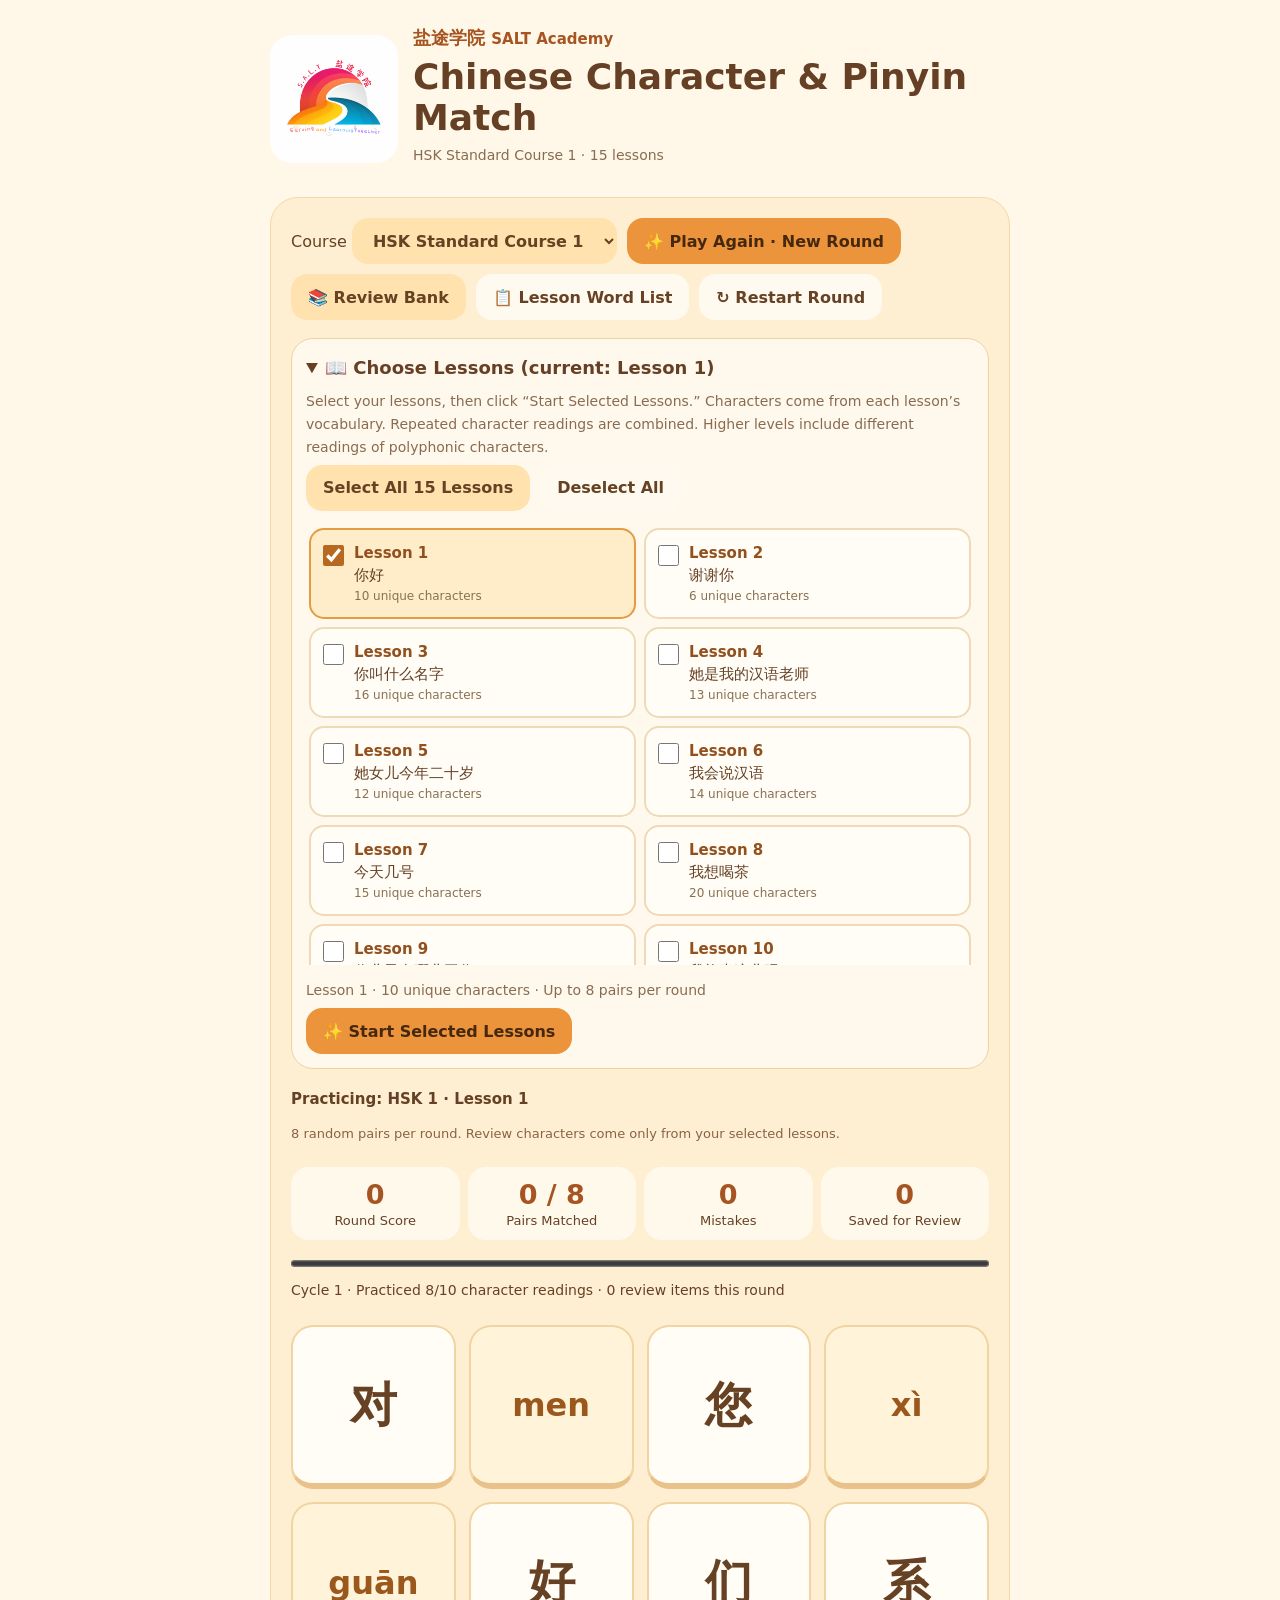
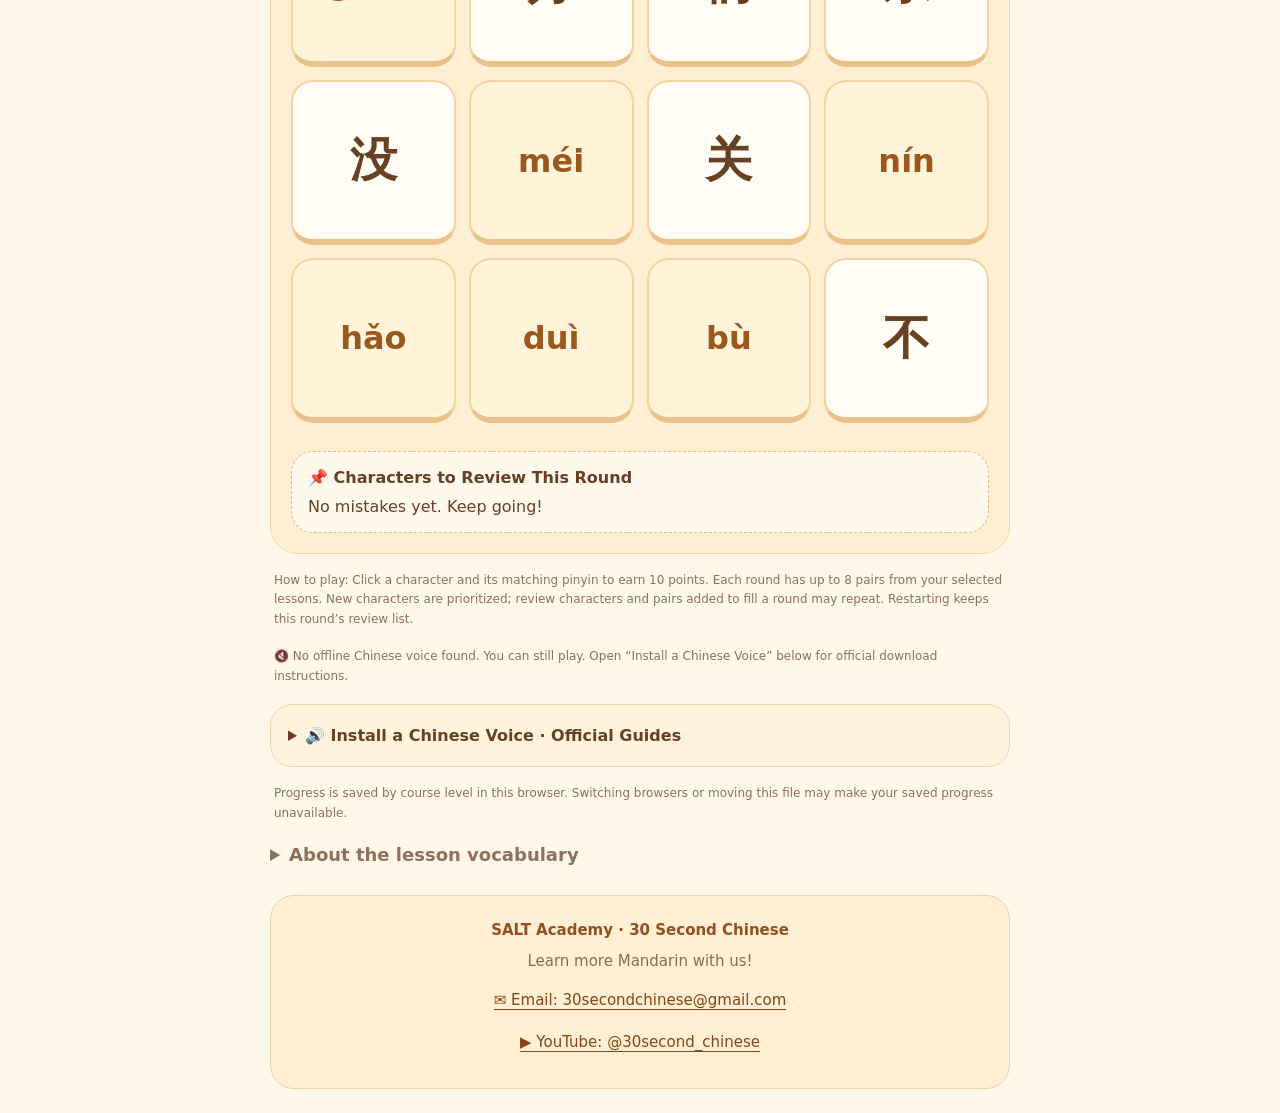
==== hsk-match/index.html @ cacda08d "Add SALT Academy HSK 1–6 matching game" ====
<!doctype html><html lang="en"><meta charset="utf-8"><meta name="viewport" content="width=device-width,initial-scale=1"><title>盐途学院 SALT Academy · HSK 1–6 Character Match</title><style>
*{box-sizing:border-box}body{margin:0;background:#fff7e8;color:#664025;font-family:system-ui,'Microsoft YaHei',sans-serif;padding:24px 14px}main{max-width:740px;margin:auto}header{display:flex;align-items:center;gap:15px;margin-bottom:24px}.logo{font-size:48px;background:#ffe5b5;border-radius:25px;padding:12px}h1{font-size:clamp(25px,5vw,36px);margin:0}p{line-height:1.65}.sub{font-size:14px;color:#896b50;margin:6px 0}.panel{background:#ffefd2;border:1px solid #f4d8a8;border-radius:28px;padding:20px}.toolbar{display:flex;gap:10px;flex-wrap:wrap;align-items:center}button,select{font:inherit;font-weight:650;border:0;border-radius:16px;padding:12px 17px;cursor:pointer;color:#674123;background:#ffe2ae;min-height:46px}button:hover{filter:brightness(.97)}button:focus-visible,select:focus-visible{outline:3px solid #a85319;outline-offset:3px}.primary{background:#ec943b;color:#46280f}.soft{background:#fffaf0}.stats{display:flex;justify-content:space-between;gap:8px;margin:22px 0 12px}.stat{flex:1;text-align:center;background:#fff9ec;border-radius:18px;padding:12px 5px;font-size:13px}.stat strong{display:block;font-size:27px;margin-bottom:3px;color:#a65522}progress{width:100%;height:13px;accent-color:#e69c39}#status{margin:8px 0 4px;min-height:24px;font-size:14px}.grid{display:grid;grid-template-columns:repeat(4,minmax(0,1fr));gap:13px;padding:18px 0 8px}.card{position:relative;aspect-ratio:1;min-width:0;font-size:clamp(27px,7vw,47px);background:#fffdf5;border:2px solid #f1d4a1;border-bottom:6px solid #e8c28a;border-radius:22px;padding:5px;transition:transform .12s,opacity .15s}.card.py{font-size:clamp(19px,4.6vw,32px);color:#9a581d;background:#fff3d9}.card.selected{outline:4px solid #ef9c3b;outline-offset:1px;background:#ffe0a2;transform:scale(.96)}.card.matched{visibility:hidden;pointer-events:none}.mistakes{margin-top:20px;border:1px dashed #e7bc7a;padding:16px;border-radius:22px;background:#fff9ed}.mistakes h2{font-size:16px;margin:0 0 10px}.tag{display:inline-block;background:#ffe6ba;border-radius:11px;padding:7px 11px;margin:3px;font-size:19px}.note{font-size:12px;color:#8c715b;margin:17px 4px}#feedback{position:fixed;bottom:22px;left:50%;transform:translateX(-50%);width:min(92%,580px);padding:18px 22px;background:#754724;color:#fff9e9;border-radius:22px;box-shadow:0 10px 40px #80512840;z-index:3;pointer-events:none;font-size:20px;text-align:center}#feedback[hidden]{display:none}dialog{border:2px solid #f0ce99;border-radius:30px;padding:25px;max-width:520px;width:calc(100% - 30px);background:#fff8e9;color:#664025;box-shadow:0 20px 80px #6b451e44}dialog::backdrop{background:#50351f66}dialog h2{margin-top:0}#dialogBody{max-height:50vh;overflow:auto;line-height:1.8;margin-bottom:20px}.word{font-size:40px;text-align:center;margin:8px}.pron{text-align:center;color:#a05a22;font-size:25px}#fx{position:fixed;inset:0;width:100%;height:100%;pointer-events:none;z-index:5}@media(max-width:420px){body{padding:16px 10px}.panel{padding:13px}.grid{gap:9px}.card{border-radius:17px}button,select{padding:10px 12px}.stats{margin-top:16px}.logo{font-size:34px;padding:9px}header{gap:10px}}@media(prefers-reduced-motion:reduce){*{transition:none!important}}

.lesson-box{margin:18px 0;border:1px solid #eed2a1;border-radius:22px;background:#fff9ed;padding:14px}
summary{cursor:pointer;font-weight:700;line-height:1.7;font-size:18px}summary:focus-visible{outline:3px solid #a85319;border-radius:6px}
.lesson-grid{display:grid;grid-template-columns:repeat(2,minmax(0,1fr));gap:8px;margin:14px 0}.lesson-option{display:flex;gap:10px;align-items:flex-start;padding:12px;border:2px solid #efdab7;background:#fffdf5;border-radius:15px;cursor:pointer;line-height:1.5}.lesson-option:has(input:checked){border-color:#e59b40;background:#ffedc9}.lesson-option input{accent-color:#b96820;width:21px;height:21px;flex-shrink:0;margin:3px 0}.lesson-option span{min-width:0;font-size:15px}.lesson-option small{display:block;color:#897052;font-size:12px}.lesson-option strong{display:block;color:#92501e}.card.blank{visibility:hidden}.scope-label{font-size:15px;font-weight:650;line-height:1.7;margin:15px 0 0}button:disabled{opacity:.45;cursor:not-allowed}.scope-note{font-size:13px;line-height:1.7;color:#8a6246;margin:10px 0 0}
@media(max-width:420px){.lesson-grid{grid-template-columns:1fr}.lesson-option span{font-size:16px}}
.salt-logo{width:128px;height:128px;object-fit:contain;flex-shrink:0;background:#fff;border-radius:22px}.academy-name{margin:0 0 5px;font-size:18px;font-weight:750;color:#a65522;line-height:1.5}.academy-name span{display:inline-block;font-size:15px}header>div{min-width:0}@media(max-width:480px){.salt-logo{width:88px;height:88px;border-radius:16px}.academy-name{font-size:16px}.academy-name span{font-size:13px}h1{font-size:23px}}
.academy-contact{margin-top:24px;padding:22px 18px;text-align:center;background:#fff0d5;border:1px solid #efd4a8;border-radius:24px;font-size:15px;line-height:1.7}.academy-contact strong{color:#92501e}.academy-contact p{margin:5px 0 10px;color:#896b50}.academy-contact a{display:block;width:fit-content;max-width:100%;margin:6px auto;padding:5px 8px;color:#864514;text-underline-offset:4px;overflow-wrap:anywhere}.academy-contact a:focus-visible{outline:3px solid #a85319;outline-offset:3px;border-radius:8px}.voice-help{margin:16px 0;padding:17px;background:#fff3dd;border:1px solid #efd4a8;border-radius:22px;font-size:14px;line-height:1.75}.voice-help summary{font-size:16px}.voice-help ul{padding-left:22px}.voice-help li{margin-bottom:18px}.voice-help li p{margin:5px 0}.voice-help a{color:#864514;text-underline-offset:3px;overflow-wrap:anywhere}.voice-help a:focus-visible{outline:3px solid #a85319;outline-offset:3px}.voice-help .toolbar{margin-top:14px}
[hidden]{display:none!important}.lesson-grid{max-height:440px;overflow:auto;padding:3px}.book-heading{grid-column:1/-1;font-size:17px;color:#92501e;margin:14px 0 3px}.word-list{display:flex;gap:10px;flex-wrap:wrap}.word-list span{display:inline-flex;flex-direction:column;align-items:center;padding:8px 12px;background:#ffecc9;border-radius:12px}.word-list small{font-size:13px;color:#9a581d}.vocab-note{font-size:12px;line-height:1.7;color:#8c715b}.vocab-note a{color:#864514}#level{max-width:100%}
</style><main><header><img class="salt-logo" src="[data-uri]" alt="SALT Academy — Serving and Learning Together"><div><p class="academy-name">盐途学院 <span>SALT Academy</span></p><h1>Chinese Character & Pinyin Match</h1><p class="sub" id="courseSubtitle">HSK Standard Course · Levels 1–6 · 146 lessons</p></div></header><section class="panel"><div class="toolbar"><label>Course <select id="level" aria-label="Course level"><option value="hsk1">HSK Standard Course 1</option><option value="hsk2">HSK Standard Course 2</option><option value="hsk3">HSK Standard Course 3</option><option value="hsk4">HSK Standard Course 4</option><option value="hsk5">HSK Standard Course 5</option><option value="hsk6">HSK Standard Course 6</option></select></label><button class="primary" id="new">✨ Play Again · New Round</button><button id="bank">📚 Review Bank</button><button class="soft" id="wordList">📋 Lesson Word List</button><button class="soft" id="reset">↻ Restart Round</button></div><details class="lesson-box" id="lessonBox" open><summary id="lessonSummary">📖 Choose Lessons (select one or more)</summary><p class="sub">Select your lessons, then click “Start Selected Lessons.” Characters come from each lesson’s vocabulary. Repeated character readings are combined. Higher levels include different readings of polyphonic characters.</p><div class="toolbar"><button type="button" id="selectAll">Select All 15 Lessons</button><button type="button" class="soft" id="clearSelection">Deselect All</button><button type="button" class="soft" id="selectA" hidden>Select Book A</button><button type="button" class="soft" id="selectB" hidden>Select Book B</button></div><div class="lesson-grid" id="lessonChoices" role="group" aria-label="Choose one or more lessons"></div><p class="sub" id="selectionPreview" aria-live="polite"></p><button type="button" class="primary" id="applyLessons">✨ Start Selected Lessons</button></details><p class="scope-label" id="activeScope"></p><p class="scope-note" id="poolNote"></p><div class="stats"><div class="stat"><strong id="score">0</strong>Round Score</div><div class="stat"><strong id="pairs">0 / 8</strong>Pairs Matched</div><div class="stat"><strong id="errors">0</strong>Mistakes</div><div class="stat"><strong id="bankCount">0</strong>Saved for Review</div></div><progress id="progress" max="8" value="0" aria-label="Pairs Matched"></progress><p id="status" aria-live="polite"></p><div class="grid" id="grid" aria-label="Character and pinyin cards"></div><div class="mistakes"><h2>📌 Characters to Review This Round</h2><div id="roundErrors" aria-live="polite">No mistakes yet. Keep going!</div></div></section><p class="note">How to play: Click a character and its matching pinyin to earn 10 points. Each round has up to 8 pairs from your selected lessons. New characters are prioritized; review characters and pairs added to fill a round may repeat. Restarting keeps this round’s review list.</p><p class="note" id="voice">Checking for an offline Chinese voice…</p><details class="voice-help" id="voiceHelp"><summary>🔊 Install a Chinese Voice · Official Guides</summary><p>Choose your device below. These links explain how to download a voice in your device settings. An internet connection is needed for the download. Choose <strong>Mandarin / Chinese (Simplified, China)</strong> when available.</p><ul>
<li><strong>Windows 10 / 11</strong><p>Open Settings → Time &amp; Language → Language options (or Language &amp; region). Add Chinese (Simplified, China), then install its Text-to-speech feature. You do not need to change your display language.</p><a href="https://support.microsoft.com/en-us/education/learning-accelerators/download-languages-and-voices-for-immersive-reader-read-mode-and-read-aloud" target="_blank" rel="noopener noreferrer">Microsoft: Download languages and voices ↗</a></li>
<li><strong>Mac</strong><p>Open System Settings → Accessibility → Read &amp; Speak (called Spoken Content in some versions). Open System voice and its voice options, choose a Mandarin Chinese voice, and download it.</p><a href="https://support.apple.com/guide/mac-help/change-the-voice-your-mac-uses-to-speak-text-mchlp2290/mac" target="_blank" rel="noopener noreferrer">Apple: Download voices on Mac ↗</a></li>
<li><strong>iPhone / iPad</strong><p>Open Settings → Accessibility → Read &amp; Speak (or Spoken Content) → Voices. Choose Chinese / Mandarin and download a voice if offered.</p><a href="https://support.apple.com/guide/iphone/hear-whats-on-the-screen-or-typed-iph96b214f0/ios" target="_blank" rel="noopener noreferrer">Apple: Speech and voice settings ↗</a></li>
<li><strong>Android</strong><p>Search Settings for Text-to-speech output. Open your speech engine settings → Install voice data, then choose Chinese / Mandarin. Menu names vary by device.</p><a href="https://support.google.com/accessibility/android/answer/6006983?hl=en" target="_blank" rel="noopener noreferrer">Google: Install voice data ↗</a></li></ul><p>After installing, restart your browser and reopen this game. Some system voices are not available to every browser. This game uses only offline Chinese voices made available by your browser.</p><div class="toolbar"><button type="button" id="recheckVoice">↻ Check for Voices</button><button type="button" id="testVoice">🔊 Test Chinese Audio</button></div></details><p class="note" id="storage">Progress is saved by course level in this browser. Switching browsers or moving this file may make your saved progress unavailable.</p><details class="vocab-note"><summary>About the lesson vocabulary</summary><p>This game follows the six-level HSK Standard Course (HSK 2.0 textbook series), including Books A and B for levels 4–6. It practices characters drawn from lesson vocabulary, not every character in the texts or exercises. Level 1 retains the original word list.</p><p>Level 2–5 vocabulary transcriptions: <a href="https://github.com/joelypoley/hsk_standard_course_vocab" target="_blank" rel="noopener noreferrer">HSK Standard Course Vocabulary</a>. Level 6 core vocabulary: <a href="https://github.com/RoelTim/mandarin-hsk-standardcourse-anki" target="_blank" rel="noopener noreferrer">HSK Standard Course Anki</a>, checked against <a href="https://www.hanzistroke.com/course/hsk-standard-course-6" target="_blank" rel="noopener noreferrer">lesson vocabulary tables</a>. Pronunciations are prepared offline using source transcriptions and the <a href="https://github.com/mozillazg/python-pinyin" target="_blank" rel="noopener noreferrer">pypinyin dictionary</a>. Compare the Lesson Word List with your textbook edition.</p></details><footer class="academy-contact" aria-label="SALT Academy contact information"><strong>SALT Academy · 30 Second Chinese</strong><p>Learn more Mandarin with us!</p><a href="mailto:30secondchinese@gmail.com">✉ Email: 30secondchinese@gmail.com</a><a href="https://www.youtube.com/@30second_chinese" target="_blank" rel="noopener noreferrer">▶ YouTube: @30second_chinese</a></footer></main><div id="feedback" role="status" hidden></div><dialog id="dialog" aria-labelledby="dialogTitle"><h2 id="dialogTitle"></h2><div id="dialogBody"></div><div class="toolbar" id="dialogActions"></div></dialog><canvas id="fx"></canvas>
<script>
'use strict';
const $=id=>document.getElementById(id);
const LEGACY_DATA=[{"id":0,"char":"我","py":"wǒ","word":"我们","wp":"wǒ men"},{"id":1,"char":"你","py":"nǐ","word":"你好","wp":"nǐ hǎo"},{"id":2,"char":"他","py":"tā","word":"他们","wp":"tā men"},{"id":3,"char":"她","py":"tā","word":"她们","wp":"tā men"},{"id":4,"char":"们","py":"men","word":"我们","wp":"wǒ men"},{"id":5,"char":"人","py":"rén","word":"中国人","wp":"zhōng guó rén"},{"id":6,"char":"是","py":"shì","word":"是的","wp":"shì de"},{"id":7,"char":"不","py":"bù","word":"不喝","wp":"bù hē"},{"id":8,"char":"好","py":"hǎo","word":"好人","wp":"hǎo rén"},{"id":9,"char":"吗","py":"ma","word":"好吗","wp":"hǎo ma"},{"id":10,"char":"呢","py":"ne","word":"你呢","wp":"nǐ ne"},{"id":11,"char":"的","py":"de","word":"我的","wp":"wǒ de"},{"id":12,"char":"了","py":"le","word":"好了","wp":"hǎo le"},{"id":13,"char":"在","py":"zài","word":"在家","wp":"zài jiā"},{"id":14,"char":"有","py":"yǒu","word":"有钱","wp":"yǒu qián"},{"id":15,"char":"没","py":"méi","word":"没有","wp":"méi yǒu"},{"id":16,"char":"这","py":"zhè","word":"这里","wp":"zhè lǐ"},{"id":17,"char":"那","py":"nà","word":"那里","wp":"nà lǐ"},{"id":18,"char":"哪","py":"nǎ","word":"哪里","wp":"nǎ lǐ"},{"id":19,"char":"谁","py":"shéi","word":"是谁","wp":"shì shéi"},{"id":20,"char":"什","py":"shén","word":"什么","wp":"shén me"},{"id":21,"char":"么","py":"me","word":"什么","wp":"shén me"},{"id":22,"char":"几","py":"jǐ","word":"几个","wp":"jǐ gè"},{"id":23,"char":"多","py":"duō","word":"多少","wp":"duō shǎo"},{"id":24,"char":"少","py":"shǎo","word":"多少","wp":"duō shǎo"},{"id":25,"char":"一","py":"yī","word":"第一","wp":"dì yī"},{"id":26,"char":"二","py":"èr","word":"二月","wp":"èr yuè"},{"id":27,"char":"三","py":"sān","word":"三天","wp":"sān tiān"},{"id":28,"char":"四","py":"sì","word":"四个","wp":"sì gè"},{"id":29,"char":"五","py":"wǔ","word":"五月","wp":"wǔ yuè"},{"id":30,"char":"六","py":"liù","word":"六个","wp":"liù gè"},{"id":31,"char":"七","py":"qī","word":"七天","wp":"qī tiān"},{"id":32,"char":"八","py":"bā","word":"八月","wp":"bā yuè"},{"id":33,"char":"九","py":"jiǔ","word":"九个","wp":"jiǔ gè"},{"id":34,"char":"十","py":"shí","word":"十天","wp":"shí tiān"},{"id":35,"char":"零","py":"líng","word":"零个","wp":"líng gè"},{"id":36,"char":"个","py":"gè","word":"这个","wp":"zhè ge"},{"id":37,"char":"岁","py":"suì","word":"三岁","wp":"sān suì"},{"id":38,"char":"本","py":"běn","word":"一本书","wp":"yī běn shū"},{"id":39,"char":"些","py":"xiē","word":"这些","wp":"zhè xiē"},{"id":40,"char":"块","py":"kuài","word":"三块","wp":"sān kuài"},{"id":41,"char":"钱","py":"qián","word":"多少钱","wp":"duō shǎo qián"},{"id":42,"char":"大","py":"dà","word":"大人","wp":"dà rén"},{"id":43,"char":"小","py":"xiǎo","word":"小狗","wp":"xiǎo gǒu"},{"id":44,"char":"上","py":"shàng","word":"上学","wp":"shàng xué"},{"id":45,"char":"下","py":"xià","word":"下雨","wp":"xià yǔ"},{"id":46,"char":"中","py":"zhōng","word":"中国","wp":"zhōng guó"},{"id":47,"char":"国","py":"guó","word":"中国","wp":"zhōng guó"},{"id":48,"char":"北","py":"běi","word":"北京","wp":"běi jīng"},{"id":49,"char":"京","py":"jīng","word":"北京","wp":"běi jīng"},{"id":50,"char":"里","py":"lǐ","word":"这里","wp":"zhè lǐ"},{"id":51,"char":"前","py":"qián","word":"前面","wp":"qián miàn"},{"id":52,"char":"后","py":"hòu","word":"后面","wp":"hòu miàn"},{"id":53,"char":"面","py":"miàn","word":"前面","wp":"qián miàn"},{"id":54,"char":"家","py":"jiā","word":"回家","wp":"huí jiā"},{"id":55,"char":"学","py":"xué","word":"学生","wp":"xué sheng"},{"id":56,"char":"生","py":"shēng","word":"生日","wp":"shēng rì"},{"id":57,"char":"校","py":"xiào","word":"学校","wp":"xué xiào"},{"id":58,"char":"老","py":"lǎo","word":"老师","wp":"lǎo shī"},{"id":59,"char":"师","py":"shī","word":"老师","wp":"lǎo shī"},{"id":60,"char":"同","py":"tóng","word":"同学","wp":"tóng xué"},{"id":61,"char":"朋","py":"péng","word":"朋友","wp":"péng you"},{"id":62,"char":"友","py":"yǒu","word":"友好","wp":"yǒu hǎo"},{"id":63,"char":"爸","py":"bà","word":"爸爸","wp":"bà ba"},{"id":64,"char":"妈","py":"mā","word":"妈妈","wp":"mā ma"},{"id":65,"char":"儿","py":"ér","word":"儿子","wp":"ér zi"},{"id":66,"char":"子","py":"zǐ","word":"子女","wp":"zǐ nǚ"},{"id":67,"char":"女","py":"nǚ","word":"女儿","wp":"nǚ ér"},{"id":68,"char":"先","py":"xiān","word":"先生","wp":"xiān sheng"},{"id":69,"char":"姐","py":"jiě","word":"小姐","wp":"xiǎo jie"},{"id":70,"char":"医","py":"yī","word":"医生","wp":"yī shēng"},{"id":71,"char":"院","py":"yuàn","word":"医院","wp":"yī yuàn"},{"id":72,"char":"商","py":"shāng","word":"商店","wp":"shāng diàn"},{"id":73,"char":"店","py":"diàn","word":"商店","wp":"shāng diàn"},{"id":74,"char":"饭","py":"fàn","word":"米饭","wp":"mǐ fàn"},{"id":75,"char":"米","py":"mǐ","word":"米饭","wp":"mǐ fàn"},{"id":76,"char":"菜","py":"cài","word":"买菜","wp":"mǎi cài"},{"id":77,"char":"水","py":"shuǐ","word":"水果","wp":"shuǐ guǒ"},{"id":78,"char":"果","py":"guǒ","word":"水果","wp":"shuǐ guǒ"},{"id":79,"char":"苹","py":"píng","word":"苹果","wp":"píng guǒ"},{"id":80,"char":"茶","py":"chá","word":"喝茶","wp":"hē chá"},{"id":81,"char":"吃","py":"chī","word":"吃饭","wp":"chī fàn"},{"id":82,"char":"喝","py":"hē","word":"喝水","wp":"hē shuǐ"},{"id":83,"char":"买","py":"mǎi","word":"买书","wp":"mǎi shū"},{"id":84,"char":"看","py":"kàn","word":"看书","wp":"kàn shū"},{"id":85,"char":"听","py":"tīng","word":"听说","wp":"tīng shuō"},{"id":86,"char":"说","py":"shuō","word":"说话","wp":"shuō huà"},{"id":87,"char":"话","py":"huà","word":"电话","wp":"diàn huà"},{"id":88,"char":"读","py":"dú","word":"读书","wp":"dú shū"},{"id":89,"char":"写","py":"xiě","word":"写字","wp":"xiě zì"},{"id":90,"char":"字","py":"zì","word":"汉字","wp":"hàn zì"},{"id":91,"char":"汉","py":"hàn","word":"汉语","wp":"hàn yǔ"},{"id":92,"char":"语","py":"yǔ","word":"汉语","wp":"hàn yǔ"},{"id":93,"char":"书","py":"shū","word":"看书","wp":"kàn shū"},{"id":94,"char":"叫","py":"jiào","word":"叫人","wp":"jiào rén"},{"id":95,"char":"名","py":"míng","word":"名字","wp":"míng zi"},{"id":96,"char":"认","py":"rèn","word":"认识","wp":"rèn shi"},{"id":97,"char":"识","py":"shí","word":"识字","wp":"shí zì"},{"id":98,"char":"会","py":"huì","word":"开会","wp":"kāi huì"},{"id":99,"char":"能","py":"néng","word":"能来","wp":"néng lái"},{"id":100,"char":"想","py":"xiǎng","word":"想家","wp":"xiǎng jiā"},{"id":101,"char":"爱","py":"ài","word":"爱好","wp":"ài hào"},{"id":102,"char":"喜","py":"xǐ","word":"喜欢","wp":"xǐ huan"},{"id":103,"char":"欢","py":"huān","word":"欢乐","wp":"huān lè"},{"id":104,"char":"去","py":"qù","word":"去学校","wp":"qù xué xiào"},{"id":105,"char":"来","py":"lái","word":"回来","wp":"huí lái"},{"id":106,"char":"回","py":"huí","word":"回家","wp":"huí jiā"},{"id":107,"char":"住","py":"zhù","word":"住在","wp":"zhù zài"},{"id":108,"char":"坐","py":"zuò","word":"坐下","wp":"zuò xià"},{"id":109,"char":"做","py":"zuò","word":"做饭","wp":"zuò fàn"},{"id":110,"char":"开","py":"kāi","word":"开门","wp":"kāi mén"},{"id":111,"char":"工","py":"gōng","word":"工作","wp":"gōng zuò"},{"id":112,"char":"作","py":"zuò","word":"工作","wp":"gōng zuò"},{"id":113,"char":"睡","py":"shuì","word":"睡觉","wp":"shuì jiào"},{"id":114,"char":"觉","py":"jiào","word":"睡觉","wp":"shuì jiào"},{"id":115,"char":"打","py":"dǎ","word":"打电话","wp":"dǎ diàn huà"},{"id":116,"char":"电","py":"diàn","word":"电脑","wp":"diàn nǎo"},{"id":117,"char":"脑","py":"nǎo","word":"电脑","wp":"diàn nǎo"},{"id":118,"char":"视","py":"shì","word":"电视","wp":"diàn shì"},{"id":119,"char":"影","py":"yǐng","word":"电影","wp":"diàn yǐng"},{"id":120,"char":"天","py":"tiān","word":"今天","wp":"jīn tiān"},{"id":121,"char":"今","py":"jīn","word":"今天","wp":"jīn tiān"},{"id":122,"char":"明","py":"míng","word":"明天","wp":"míng tiān"},{"id":123,"char":"昨","py":"zuó","word":"昨天","wp":"zuó tiān"},{"id":124,"char":"年","py":"nián","word":"今年","wp":"jīn nián"},{"id":125,"char":"月","py":"yuè","word":"月亮","wp":"yuè liang"},{"id":126,"char":"日","py":"rì","word":"生日","wp":"shēng rì"},{"id":127,"char":"时","py":"shí","word":"时间","wp":"shí jiān"},{"id":128,"char":"候","py":"hòu","word":"时候","wp":"shí hou"},{"id":129,"char":"点","py":"diǎn","word":"三点","wp":"sān diǎn"},{"id":130,"char":"分","py":"fēn","word":"分钟","wp":"fēn zhōng"},{"id":131,"char":"钟","py":"zhōng","word":"分钟","wp":"fēn zhōng"},{"id":132,"char":"星","py":"xīng","word":"星期","wp":"xīng qī"},{"id":133,"char":"期","py":"qī","word":"星期","wp":"xīng qī"},{"id":134,"char":"午","py":"wǔ","word":"中午","wp":"zhōng wǔ"},{"id":135,"char":"现","py":"xiàn","word":"现在","wp":"xiàn zài"},{"id":136,"char":"冷","py":"lěng","word":"很冷","wp":"hěn lěng"},{"id":137,"char":"热","py":"rè","word":"很热","wp":"hěn rè"},{"id":138,"char":"雨","py":"yǔ","word":"下雨","wp":"xià yǔ"},{"id":139,"char":"气","py":"qì","word":"天气","wp":"tiān qì"},{"id":140,"char":"很","py":"hěn","word":"很好","wp":"hěn hǎo"},{"id":141,"char":"太","py":"tài","word":"太大","wp":"tài dà"},{"id":142,"char":"都","py":"dōu","word":"都是","wp":"dōu shì"},{"id":143,"char":"也","py":"yě","word":"也是","wp":"yě shì"},{"id":144,"char":"和","py":"hé","word":"我和你","wp":"wǒ hé nǐ"},{"id":145,"char":"请","py":"qǐng","word":"请坐","wp":"qǐng zuò"},{"id":146,"char":"谢","py":"xiè","word":"谢谢","wp":"xiè xie"},{"id":147,"char":"对","py":"duì","word":"对不起","wp":"duì bu qǐ"},{"id":148,"char":"起","py":"qǐ","word":"起来","wp":"qǐ lái"},{"id":149,"char":"客","py":"kè","word":"客人","wp":"kè rén"},{"id":150,"char":"关","py":"guān","word":"关系","wp":"guān xi"},{"id":151,"char":"系","py":"xì","word":"联系","wp":"lián xì"},{"id":152,"char":"再","py":"zài","word":"再见","wp":"zài jiàn"},{"id":153,"char":"见","py":"jiàn","word":"再见","wp":"zài jiàn"},{"id":154,"char":"猫","py":"māo","word":"小猫","wp":"xiǎo māo"},{"id":155,"char":"狗","py":"gǒu","word":"小狗","wp":"xiǎo gǒu"},{"id":156,"char":"东","py":"dōng","word":"东西","wp":"dōng xi"},{"id":157,"char":"西","py":"xī","word":"西边","wp":"xī biān"},{"id":158,"char":"衣","py":"yī","word":"衣服","wp":"yī fu"},{"id":159,"char":"服","py":"fú","word":"服装","wp":"fú zhuāng"},{"id":160,"char":"杯","py":"bēi","word":"杯子","wp":"bēi zi"},{"id":161,"char":"桌","py":"zhuō","word":"桌子","wp":"zhuō zi"},{"id":162,"char":"椅","py":"yǐ","word":"椅子","wp":"yǐ zi"},{"id":163,"char":"车","py":"chē","word":"火车","wp":"huǒ chē"},{"id":164,"char":"出","py":"chū","word":"出租车","wp":"chū zū chē"},{"id":165,"char":"租","py":"zū","word":"出租车","wp":"chū zū chē"},{"id":166,"char":"飞","py":"fēi","word":"飞机","wp":"fēi jī"},{"id":167,"char":"机","py":"jī","word":"飞机","wp":"fēi jī"},{"id":168,"char":"亮","py":"liàng","word":"漂亮","wp":"piào liang"},{"id":169,"char":"漂","py":"piào","word":"漂亮","wp":"piào liang"},{"id":170,"char":"高","py":"gāo","word":"高兴","wp":"gāo xìng"},{"id":171,"char":"兴","py":"xìng","word":"高兴","wp":"gāo xìng"},{"id":172,"char":"您","py":"nín","word":"您好","wp":"nín hǎo"},{"id":173,"char":"口","py":"kǒu","word":"人口","wp":"rén kǒu"},{"id":174,"char":"怎","py":"zěn","word":"怎么","wp":"zěn me"},{"id":175,"char":"问","py":"wèn","word":"请问","wp":"qǐng wèn"},{"id":176,"char":"号","py":"hào","word":"几号","wp":"jǐ hào"},{"id":177,"char":"样","py":"yàng","word":"怎么样","wp":"zěn me yàng"},{"id":178,"char":"身","py":"shēn","word":"身体","wp":"shēn tǐ"},{"id":179,"char":"体","py":"tǐ","word":"身体","wp":"shēn tǐ"},{"id":180,"char":"喂","py":"wèi","word":"喂","wp":"wèi"},{"id":181,"char":"习","py":"xí","word":"学习","wp":"xué xí"},{"id":182,"char":"给","py":"gěi","word":"给你","wp":"gěi nǐ"},{"id":183,"char":"吧","py":"ba","word":"好吧","wp":"hǎo ba"},{"id":184,"char":"啊","py":"a","word":"好啊","wp":"hǎo a"},{"id":185,"char":"美","py":"měi","word":"美国","wp":"měi guó"}];
const LEGACY_LESSONS=[{"n":1,"title":"你好","words":[{"word":"你","wp":"nǐ"},{"word":"好","wp":"hǎo"},{"word":"您","wp":"nín"},{"word":"你们","wp":"nǐ men"},{"word":"对不起","wp":"duì bu qǐ"},{"word":"没关系","wp":"méi guān xi"}]},{"n":2,"title":"谢谢你","words":[{"word":"谢谢","wp":"xiè xie"},{"word":"不","wp":"bù"},{"word":"不客气","wp":"bú kè qi"},{"word":"再见","wp":"zài jiàn"}]},{"n":3,"title":"你叫什么名字","words":[{"word":"叫","wp":"jiào"},{"word":"什么","wp":"shén me"},{"word":"名字","wp":"míng zi"},{"word":"我","wp":"wǒ"},{"word":"是","wp":"shì"},{"word":"老师","wp":"lǎo shī"},{"word":"吗","wp":"ma"},{"word":"学生","wp":"xué sheng"},{"word":"人","wp":"rén"},{"word":"中国","wp":"zhōng guó"},{"word":"美国","wp":"měi guó"}]},{"n":4,"title":"她是我的汉语老师","words":[{"word":"她","wp":"tā"},{"word":"谁","wp":"shéi"},{"word":"的","wp":"de"},{"word":"汉语","wp":"hàn yǔ"},{"word":"哪","wp":"nǎ"},{"word":"国","wp":"guó"},{"word":"呢","wp":"ne"},{"word":"他","wp":"tā"},{"word":"同学","wp":"tóng xué"},{"word":"朋友","wp":"péng you"}]},{"n":5,"title":"她女儿今年二十岁","words":[{"word":"家","wp":"jiā"},{"word":"有","wp":"yǒu"},{"word":"口","wp":"kǒu"},{"word":"女儿","wp":"nǚ ér"},{"word":"几","wp":"jǐ"},{"word":"岁","wp":"suì"},{"word":"了","wp":"le"},{"word":"今年","wp":"jīn nián"},{"word":"多","wp":"duō"},{"word":"大","wp":"dà"}]},{"n":6,"title":"我会说汉语","words":[{"word":"会","wp":"huì"},{"word":"说","wp":"shuō"},{"word":"妈妈","wp":"mā ma"},{"word":"菜","wp":"cài"},{"word":"很","wp":"hěn"},{"word":"好吃","wp":"hǎo chī"},{"word":"做","wp":"zuò"},{"word":"写","wp":"xiě"},{"word":"汉字","wp":"hàn zì"},{"word":"字","wp":"zì"},{"word":"怎么","wp":"zěn me"},{"word":"读","wp":"dú"}]},{"n":7,"title":"今天几号","words":[{"word":"请","wp":"qǐng"},{"word":"问","wp":"wèn"},{"word":"今天","wp":"jīn tiān"},{"word":"号","wp":"hào"},{"word":"月","wp":"yuè"},{"word":"星期","wp":"xīng qī"},{"word":"昨天","wp":"zuó tiān"},{"word":"明天","wp":"míng tiān"},{"word":"去","wp":"qù"},{"word":"学校","wp":"xué xiào"},{"word":"看","wp":"kàn"},{"word":"书","wp":"shū"}]},{"n":8,"title":"我想喝茶","words":[{"word":"想","wp":"xiǎng"},{"word":"喝","wp":"hē"},{"word":"茶","wp":"chá"},{"word":"吃","wp":"chī"},{"word":"米饭","wp":"mǐ fàn"},{"word":"下午","wp":"xià wǔ"},{"word":"商店","wp":"shāng diàn"},{"word":"买","wp":"mǎi"},{"word":"个","wp":"gè"},{"word":"杯子","wp":"bēi zi"},{"word":"这","wp":"zhè"},{"word":"多少","wp":"duō shao"},{"word":"钱","wp":"qián"},{"word":"块","wp":"kuài"},{"word":"那","wp":"nà"}]},{"n":9,"title":"你儿子在哪儿工作","words":[{"word":"小","wp":"xiǎo"},{"word":"猫","wp":"māo"},{"word":"在","wp":"zài"},{"word":"那儿","wp":"nàr"},{"word":"狗","wp":"gǒu"},{"word":"椅子","wp":"yǐ zi"},{"word":"下面","wp":"xià miàn"},{"word":"哪儿","wp":"nǎr"},{"word":"工作","wp":"gōng zuò"},{"word":"儿子","wp":"ér zi"},{"word":"医院","wp":"yī yuàn"},{"word":"医生","wp":"yī shēng"},{"word":"爸爸","wp":"bà ba"}]},{"n":10,"title":"我能坐这儿吗","words":[{"word":"桌子","wp":"zhuō zi"},{"word":"上","wp":"shàng"},{"word":"电脑","wp":"diàn nǎo"},{"word":"和","wp":"hé"},{"word":"本","wp":"běn"},{"word":"里","wp":"lǐ"},{"word":"前面","wp":"qián miàn"},{"word":"后面","wp":"hòu miàn"},{"word":"这儿","wp":"zhèr"},{"word":"没有","wp":"méi yǒu"},{"word":"能","wp":"néng"},{"word":"坐","wp":"zuò"}]},{"n":11,"title":"现在几点","words":[{"word":"现在","wp":"xiàn zài"},{"word":"点","wp":"diǎn"},{"word":"分","wp":"fēn"},{"word":"中午","wp":"zhōng wǔ"},{"word":"吃饭","wp":"chī fàn"},{"word":"时候","wp":"shí hou"},{"word":"回","wp":"huí"},{"word":"我们","wp":"wǒ men"},{"word":"电影","wp":"diàn yǐng"},{"word":"住","wp":"zhù"},{"word":"前","wp":"qián"},{"word":"北京","wp":"běi jīng"}]},{"n":12,"title":"明天天气怎么样","words":[{"word":"天气","wp":"tiān qì"},{"word":"怎么样","wp":"zěn me yàng"},{"word":"太","wp":"tài"},{"word":"热","wp":"rè"},{"word":"冷","wp":"lěng"},{"word":"下雨","wp":"xià yǔ"},{"word":"小姐","wp":"xiǎo jiě"},{"word":"来","wp":"lái"},{"word":"身体","wp":"shēn tǐ"},{"word":"爱","wp":"ài"},{"word":"些","wp":"xiē"},{"word":"水果","wp":"shuǐ guǒ"},{"word":"水","wp":"shuǐ"}]},{"n":13,"title":"他在学做中国菜呢","words":[{"word":"喂","wp":"wèi"},{"word":"也","wp":"yě"},{"word":"学习","wp":"xué xí"},{"word":"上午","wp":"shàng wǔ"},{"word":"睡觉","wp":"shuì jiào"},{"word":"电视","wp":"diàn shì"},{"word":"喜欢","wp":"xǐ huan"},{"word":"给","wp":"gěi"},{"word":"打电话","wp":"dǎ diàn huà"},{"word":"吧","wp":"ba"}]},{"n":14,"title":"她买了不少衣服","words":[{"word":"东西","wp":"dōng xi"},{"word":"一点儿","wp":"yì diǎnr"},{"word":"苹果","wp":"píng guǒ"},{"word":"看见","wp":"kàn jiàn"},{"word":"先生","wp":"xiān sheng"},{"word":"开","wp":"kāi"},{"word":"车","wp":"chē"},{"word":"回来","wp":"huí lai"},{"word":"分钟","wp":"fēn zhōng"},{"word":"后","wp":"hòu"},{"word":"衣服","wp":"yī fu"},{"word":"漂亮","wp":"piào liang"},{"word":"啊","wp":"a"},{"word":"少","wp":"shǎo"},{"word":"这些","wp":"zhè xiē"},{"word":"都","wp":"dōu"}]},{"n":15,"title":"我是坐飞机来的","words":[{"word":"认识","wp":"rèn shi"},{"word":"年","wp":"nián"},{"word":"大学","wp":"dà xué"},{"word":"饭店","wp":"fàn diàn"},{"word":"出租车","wp":"chū zū chē"},{"word":"一起","wp":"yì qǐ"},{"word":"高兴","wp":"gāo xìng"},{"word":"听","wp":"tīng"},{"word":"飞机","wp":"fēi jī"}]}];
const COURSES={"2":{"lessons":[{"n":1,"title":"九月去北京旅游最好","book":"","words":[{"word":"觉得","wp":"jué de","syllables":["jué","de"]},{"word":"旅游","wp":"lǚ yóu","syllables":["lǚ","yóu"]},{"word":"它","wp":"tā","syllables":["tā"]},{"word":"踢足球","wp":"tī zú qiú","syllables":["tī","zú","qiú"]},{"word":"为什么","wp":"wèi shén me","syllables":["wèi","shén","me"]},{"word":"新","wp":"xīn","syllables":["xīn"]},{"word":"眼睛","wp":"yǎn jing","syllables":["yǎn","jing"]},{"word":"要","wp":"yào","syllables":["yào"]},{"word":"也","wp":"yě","syllables":["yě"]},{"word":"一起","wp":"yī qǐ","syllables":["yī","qǐ"]},{"word":"运动","wp":"yùn dòng","syllables":["yùn","dòng"]},{"word":"最","wp":"zuì","syllables":["zuì"]}]},{"n":2,"title":"我每天六点起床","book":"","words":[{"word":"出","wp":"chū","syllables":["chū"]},{"word":"高","wp":"gāo","syllables":["gāo"]},{"word":"忙","wp":"máng","syllables":["máng"]},{"word":"每","wp":"měi","syllables":["měi"]},{"word":"跑步","wp":"pǎo bù","syllables":["pǎo","bù"]},{"word":"起床","wp":"qǐ chuáng","syllables":["qǐ","chuáng"]},{"word":"身体","wp":"shēn tǐ","syllables":["shēn","tǐ"]},{"word":"生病","wp":"shēng bìng","syllables":["shēng","bìng"]},{"word":"时间","wp":"shí jiān","syllables":["shí","jiān"]},{"word":"休息","wp":"xiū xi","syllables":["xiū","xi"]},{"word":"药","wp":"yào","syllables":["yào"]},{"word":"早上","wp":"zǎo shang","syllables":["zǎo","shang"]},{"word":"知道","wp":"zhī dào","syllables":["zhī","dào"]},{"word":"米","wp":"mǐ","syllables":["mǐ"]},{"word":"出院","wp":"chū yuàn","syllables":["chū","yuàn"]}]},{"n":3,"title":"左边那个红色的是我的","book":"","words":[{"word":"报纸","wp":"bào zhǐ","syllables":["bào","zhǐ"]},{"word":"房间","wp":"fáng jiān","syllables":["fáng","jiān"]},{"word":"红","wp":"hóng","syllables":["hóng"]},{"word":"牛奶","wp":"niú nǎi","syllables":["niú","nǎi"]},{"word":"旁边","wp":"páng biān","syllables":["páng","biān"]},{"word":"千","wp":"qiān","syllables":["qiān"]},{"word":"手表","wp":"shǒu biǎo","syllables":["shǒu","biǎo"]},{"word":"送","wp":"sòng","syllables":["sòng"]},{"word":"颜色","wp":"yán sè","syllables":["yán","sè"]},{"word":"一下","wp":"yī xià","syllables":["yī","xià"]},{"word":"丈夫","wp":"zhàng fu","syllables":["zhàng","fu"]},{"word":"真","wp":"zhēn","syllables":["zhēn"]},{"word":"左边","wp":"zuǒ bian","syllables":["zuǒ","bian"]},{"word":"粉色","wp":"fěn sè","syllables":["fěn","sè"]},{"word":"粉","wp":"fěn","syllables":["fěn"]},{"word":"红色","wp":"hóng sè","syllables":["hóng","sè"]}]},{"n":4,"title":"这个工作是他帮我介绍的","book":"","words":[{"word":"长","wp":"cháng","syllables":["cháng"]},{"word":"非常","wp":"fēi cháng","syllables":["fēi","cháng"]},{"word":"给","wp":"gěi","syllables":["gěi"]},{"word":"介绍","wp":"jiè shào","syllables":["jiè","shào"]},{"word":"开始","wp":"kāi shǐ","syllables":["kāi","shǐ"]},{"word":"快乐","wp":"kuài lè","syllables":["kuài","lè"]},{"word":"两","wp":"liǎng","syllables":["liǎng"]},{"word":"生日","wp":"shēng rì","syllables":["shēng","rì"]},{"word":"晚上","wp":"wǎn shang","syllables":["wǎn","shang"]},{"word":"问","wp":"wèn","syllables":["wèn"]},{"word":"已经","wp":"yǐ jīng","syllables":["yǐ","jīng"]},{"word":"接","wp":"jiē","syllables":["jiē"]},{"word":"帮","wp":"bāng","syllables":["bāng"]}]},{"n":5,"title":"就买这件吧","book":"","words":[{"word":"吧","wp":"ba","syllables":["ba"]},{"word":"对","wp":"duì","syllables":["duì"]},{"word":"还","wp":"hái","syllables":["hái"]},{"word":"件","wp":"jiàn","syllables":["jiàn"]},{"word":"就","wp":"jiù","syllables":["jiù"]},{"word":"咖啡","wp":"kā fēi","syllables":["kā","fēi"]},{"word":"考试","wp":"kǎo shì","syllables":["kǎo","shì"]},{"word":"可以","wp":"kě yǐ","syllables":["kě","yǐ"]},{"word":"意思","wp":"yì si","syllables":["yì","si"]},{"word":"鱼","wp":"yú","syllables":["yú"]},{"word":"准备","wp":"zhǔn bèi","syllables":["zhǔn","bèi"]},{"word":"以后","wp":"yǐ hòu","syllables":["yǐ","hòu"]},{"word":"不错","wp":"bù cuò","syllables":["bù","cuò"]},{"word":"外面","wp":"wài miàn","syllables":["wài","miàn"]}]},{"n":6,"title":"你怎么不吃了","book":"","words":[{"word":"打篮球","wp":"dǎ lán qiú","syllables":["dǎ","lán","qiú"]},{"word":"好吃","wp":"hǎo chī","syllables":["hǎo","chī"]},{"word":"姐姐","wp":"jiě jie","syllables":["jiě","jie"]},{"word":"门","wp":"mén","syllables":["mén"]},{"word":"面条","wp":"miàn tiáo","syllables":["miàn","tiáo"]},{"word":"所以","wp":"suǒ yǐ","syllables":["suǒ","yǐ"]},{"word":"外","wp":"wài","syllables":["wài"]},{"word":"羊肉","wp":"yáng ròu","syllables":["yáng","ròu"]},{"word":"因为","wp":"yīn wèi","syllables":["yīn","wèi"]},{"word":"游泳","wp":"yóu yǒng","syllables":["yóu","yǒng"]},{"word":"公斤","wp":"gōng jīn","syllables":["gōng","jīn"]},{"word":"经常","wp":"jīng cháng","syllables":["jīng","cháng"]},{"word":"自行车","wp":"zì xíng chē","syllables":["zì","xíng","chē"]}]},{"n":7,"title":"你家离公司远吗","book":"","words":[{"word":"到","wp":"dào","syllables":["dào"]},{"word":"公共汽车","wp":"gōng gòng qì chē","syllables":["gōng","gòng","qì","chē"]},{"word":"公司","wp":"gōng sī","syllables":["gōng","sī"]},{"word":"机场","wp":"jī chǎng","syllables":["jī","chǎng"]},{"word":"教室","wp":"jiào shì","syllables":["jiào","shì"]},{"word":"快","wp":"kuài","syllables":["kuài"]},{"word":"离","wp":"lí","syllables":["lí"]},{"word":"路","wp":"lù","syllables":["lù"]},{"word":"慢","wp":"màn","syllables":["màn"]},{"word":"小时","wp":"xiǎo shí","syllables":["xiǎo","shí"]},{"word":"远","wp":"yuǎn","syllables":["yuǎn"]},{"word":"走","wp":"zǒu","syllables":["zǒu"]},{"word":"过","wp":"guò","syllables":["guò"]}]},{"n":8,"title":"让我想想再告诉你","book":"","words":[{"word":"白","wp":"bái","syllables":["bái"]},{"word":"等","wp":"děng","syllables":["děng"]},{"word":"服务员","wp":"fú wù yuán","syllables":["fú","wù","yuán"]},{"word":"告诉","wp":"gào su","syllables":["gào","su"]},{"word":"贵","wp":"guì","syllables":["guì"]},{"word":"黑","wp":"hēi","syllables":["hēi"]},{"word":"让","wp":"ràng","syllables":["ràng"]},{"word":"事情","wp":"shì qing","syllables":["shì","qing"]},{"word":"再","wp":"zài","syllables":["zài"]},{"word":"找","wp":"zhǎo","syllables":["zhǎo"]}]},{"n":9,"title":"题太多，我没做完","book":"","words":[{"word":"从","wp":"cóng","syllables":["cóng"]},{"word":"错","wp":"cuò","syllables":["cuò"]},{"word":"第一","wp":"dì yī","syllables":["dì","yī"]},{"word":"懂","wp":"dǒng","syllables":["dǒng"]},{"word":"上班","wp":"shàng bān","syllables":["shàng","bān"]},{"word":"题","wp":"tí","syllables":["tí"]},{"word":"跳舞","wp":"tiào wǔ","syllables":["tiào","wǔ"]},{"word":"完","wp":"wán","syllables":["wán"]},{"word":"问题","wp":"wèn tí","syllables":["wèn","tí"]},{"word":"希望","wp":"xī wàng","syllables":["xī","wàng"]},{"word":"欢迎","wp":"huān yíng","syllables":["huān","yíng"]}]},{"n":10,"title":"别找了，手机在桌子上呢","book":"","words":[{"word":"帮助","wp":"bāng zhù","syllables":["bāng","zhù"]},{"word":"别","wp":"bié","syllables":["bié"]},{"word":"哥哥","wp":"gē ge","syllables":["gē","ge"]},{"word":"鸡蛋","wp":"jī dàn","syllables":["jī","dàn"]},{"word":"课","wp":"kè","syllables":["kè"]},{"word":"手机","wp":"shǒu jī","syllables":["shǒu","jī"]},{"word":"西瓜","wp":"xī guā","syllables":["xī","guā"]},{"word":"洗","wp":"xǐ","syllables":["xǐ"]},{"word":"正在","wp":"zhèng zài","syllables":["zhèng","zài"]}]},{"n":11,"title":"他比我大三岁","book":"","words":[{"word":"比","wp":"bǐ","syllables":["bǐ"]},{"word":"唱歌","wp":"chàng gē","syllables":["chàng","gē"]},{"word":"孩子","wp":"hái zi","syllables":["hái","zi"]},{"word":"可能","wp":"kě néng","syllables":["kě","néng"]},{"word":"男","wp":"nán","syllables":["nán"]},{"word":"女","wp":"nǚ","syllables":["nǚ"]},{"word":"便宜","wp":"pián yi","syllables":["pián","yi"]},{"word":"去年","wp":"qù nián","syllables":["qù","nián"]},{"word":"说话","wp":"shuō huà","syllables":["shuō","huà"]},{"word":"姓","wp":"xìng","syllables":["xìng"]},{"word":"右边","wp":"yòu bian","syllables":["yòu","bian"]}]},{"n":12,"title":"你穿得太少了","book":"","words":[{"word":"穿","wp":"chuān","syllables":["chuān"]},{"word":"得","wp":"de","syllables":["de"]},{"word":"弟弟","wp":"dì di","syllables":["dì","di"]},{"word":"进","wp":"jìn","syllables":["jìn"]},{"word":"近","wp":"jìn","syllables":["jìn"]},{"word":"零","wp":"líng","syllables":["líng"]},{"word":"妻子","wp":"qī zi","syllables":["qī","zi"]},{"word":"雪","wp":"xuě","syllables":["xuě"]},{"word":"度","wp":"dù","syllables":["dù"]}]},{"n":13,"title":"门开着呢","book":"","words":[{"word":"宾馆","wp":"bīn guǎn","syllables":["bīn","guǎn"]},{"word":"铅笔","wp":"qiān bǐ","syllables":["qiān","bǐ"]},{"word":"往","wp":"wǎng","syllables":["wǎng"]},{"word":"笑","wp":"xiào","syllables":["xiào"]},{"word":"着","wp":"zhe","syllables":["zhe"]},{"word":"班","wp":"bān","syllables":["bān"]},{"word":"拿","wp":"ná","syllables":["ná"]},{"word":"一直","wp":"yī zhí","syllables":["yī","zhí"]},{"word":"长","wp":"cháng","syllables":["cháng"]},{"word":"路口","wp":"lù kǒu","syllables":["lù","kǒu"]},{"word":"手","wp":"shǒu","syllables":["shǒu"]}]},{"n":14,"title":"你看过那个电影吗","book":"","words":[{"word":"百","wp":"bǎi","syllables":["bǎi"]},{"word":"次","wp":"cì","syllables":["cì"]},{"word":"但是","wp":"dàn shì","syllables":["dàn","shì"]},{"word":"晴","wp":"qíng","syllables":["qíng"]},{"word":"虽然","wp":"suī rán","syllables":["suī","rán"]},{"word":"玩儿","wp":"wán ér","syllables":["wán","ér"]},{"word":"有意思","wp":"yǒu yì si","syllables":["yǒu","yì","si"]}]},{"n":15,"title":"新年就要到了","book":"","words":[{"word":"大家","wp":"dà jiā","syllables":["dà","jiā"]},{"word":"火车站","wp":"huǒ chē zhàn","syllables":["huǒ","chē","zhàn"]},{"word":"妹妹","wp":"mèi mei","syllables":["mèi","mei"]},{"word":"票","wp":"piào","syllables":["piào"]},{"word":"日","wp":"rì","syllables":["rì"]},{"word":"阴","wp":"yīn","syllables":["yīn"]},{"word":"更","wp":"gèng","syllables":["gèng"]},{"word":"新年","wp":"xīn nián","syllables":["xīn","nián"]}]}]},"3":{"lessons":[{"n":1,"title":"周末你有什么打算","book":"","words":[{"word":"啊","wp":"a","syllables":["a"]},{"word":"搬","wp":"bān","syllables":["bān"]},{"word":"北方","wp":"běi fāng","syllables":["běi","fāng"]},{"word":"打算","wp":"dǎ suàn","syllables":["dǎ","suàn"]},{"word":"带","wp":"dài","syllables":["dài"]},{"word":"地图","wp":"dì tú","syllables":["dì","tú"]},{"word":"复习","wp":"fù xí","syllables":["fù","xí"]},{"word":"跟","wp":"gēn","syllables":["gēn"]},{"word":"面包","wp":"miàn bāo","syllables":["miàn","bāo"]},{"word":"南方","wp":"nán fāng","syllables":["nán","fāng"]},{"word":"一直","wp":"yī zhí","syllables":["yī","zhí"]},{"word":"游戏","wp":"yóu xì","syllables":["yóu","xì"]},{"word":"着急","wp":"zháo jí","syllables":["zháo","jí"]},{"word":"周末","wp":"zhōu mò","syllables":["zhōu","mò"]},{"word":"作业","wp":"zuò yè","syllables":["zuò","yè"]}]},{"n":2,"title":"他什么时候回来","book":"","words":[{"word":"把","wp":"bǎ","syllables":["bǎ"]},{"word":"办公室","wp":"bàn gōng shì","syllables":["bàn","gōng","shì"]},{"word":"脚","wp":"jiǎo","syllables":["jiǎo"]},{"word":"经理","wp":"jīng lǐ","syllables":["jīng","lǐ"]},{"word":"辆","wp":"liàng","syllables":["liàng"]},{"word":"楼","wp":"lóu","syllables":["lóu"]},{"word":"拿","wp":"ná","syllables":["ná"]},{"word":"难","wp":"nán","syllables":["nán"]},{"word":"胖","wp":"pàng","syllables":["pàng"]},{"word":"其实","wp":"qí shí","syllables":["qí","shí"]},{"word":"容易","wp":"róng yì","syllables":["róng","yì"]},{"word":"伞","wp":"sǎn","syllables":["sǎn"]},{"word":"瘦","wp":"shòu","syllables":["shòu"]},{"word":"树","wp":"shù","syllables":["shù"]},{"word":"疼","wp":"téng","syllables":["téng"]},{"word":"腿","wp":"tuǐ","syllables":["tuǐ"]},{"word":"秘书","wp":"mì shū","syllables":["mì","shū"]},{"word":"太太","wp":"tài tai","syllables":["tài","tai"]},{"word":"办事","wp":"bàn shì","syllables":["bàn","shì"]},{"word":"每天","wp":"měi tiān","syllables":["měi","tiān"]},{"word":"上","wp":"shàng","syllables":["shàng"]}]},{"n":3,"title":"桌子上放着很多饮料","book":"","words":[{"word":"衬衫","wp":"chèn shān","syllables":["chèn","shān"]},{"word":"放","wp":"fàng","syllables":["fàng"]},{"word":"还是","wp":"hái shi","syllables":["hái","shi"]},{"word":"花","wp":"huā","syllables":["huā"]},{"word":"或者","wp":"huò zhě","syllables":["huò","zhě"]},{"word":"记得","wp":"jì de","syllables":["jì","de"]},{"word":"裤子","wp":"kù zi","syllables":["kù","zi"]},{"word":"绿","wp":"lǜ","syllables":["lǜ"]},{"word":"爬山","wp":"pá shān","syllables":["pá","shān"]},{"word":"舒服","wp":"shū fu","syllables":["shū","fu"]},{"word":"甜","wp":"tián","syllables":["tián"]},{"word":"条","wp":"tiáo","syllables":["tiáo"]},{"word":"小心","wp":"xiǎo xīn","syllables":["xiǎo","xīn"]},{"word":"新鲜","wp":"xīn xiān","syllables":["xīn","xiān"]},{"word":"饮料","wp":"yǐn liào","syllables":["yǐn","liào"]},{"word":"又","wp":"yòu","syllables":["yòu"]},{"word":"元","wp":"yuán","syllables":["yuán"]},{"word":"只","wp":"zhǐ","syllables":["zhǐ"]}]},{"n":4,"title":"她总是笑着跟客人说话","book":"","words":[{"word":"比赛","wp":"bǐ sài","syllables":["bǐ","sài"]},{"word":"超市","wp":"chāo shì","syllables":["chāo","shì"]},{"word":"聪明","wp":"cōng ming","syllables":["cōng","ming"]},{"word":"蛋糕","wp":"dàn gāo","syllables":["dàn","gāo"]},{"word":"饿","wp":"è","syllables":["è"]},{"word":"分","wp":"fēn","syllables":["fēn"]},{"word":"回答","wp":"huí dá","syllables":["huí","dá"]},{"word":"角","wp":"jiǎo","syllables":["jiǎo"]},{"word":"客人","wp":"kè rén","syllables":["kè","rén"]},{"word":"年级","wp":"nián jí","syllables":["nián","jí"]},{"word":"年轻","wp":"nián qīng","syllables":["nián","qīng"]},{"word":"努力","wp":"nǔ lì","syllables":["nǔ","lì"]},{"word":"热情","wp":"rè qíng","syllables":["rè","qíng"]},{"word":"认真","wp":"rèn zhēn","syllables":["rèn","zhēn"]},{"word":"站","wp":"zhàn","syllables":["zhàn"]},{"word":"照片","wp":"zhào piàn","syllables":["zhào","piàn"]},{"word":"总是","wp":"zǒng shì","syllables":["zǒng","shì"]},{"word":"女孩儿","wp":"nǚ hái ér","syllables":["nǚ","hái","ér"]},{"word":"鲜花","wp":"xiān huā","syllables":["xiān","huā"]},{"word":"照","wp":"zhào","syllables":["zhào"]}]},{"n":5,"title":"我最近越来越胖了","book":"","words":[{"word":"草","wp":"cǎo","syllables":["cǎo"]},{"word":"春天","wp":"chūn tiān","syllables":["chūn","tiān"]},{"word":"当然","wp":"dāng rán","syllables":["dāng","rán"]},{"word":"发烧","wp":"fā shāo","syllables":["fā","shāo"]},{"word":"感冒","wp":"gǎn mào","syllables":["gǎn","mào"]},{"word":"季节","wp":"jì jié","syllables":["jì","jié"]},{"word":"裙子","wp":"qún zi","syllables":["qún","zi"]},{"word":"为","wp":"wèi","syllables":["wèi"]},{"word":"夏天","wp":"xià tiān","syllables":["xià","tiān"]},{"word":"用","wp":"yòng","syllables":["yòng"]},{"word":"越","wp":"yuè","syllables":["yuè"]},{"word":"照顾","wp":"zhào gu","syllables":["zhào","gu"]},{"word":"最近","wp":"zuì jìn","syllables":["zuì","jìn"]},{"word":"开","wp":"kāi","syllables":["kāi"]},{"word":"听说","wp":"tīng shuō","syllables":["tīng","shuō"]},{"word":"有点儿","wp":"yǒu diǎn ér","syllables":["yǒu","diǎn","ér"]}]},{"n":6,"title":"怎么突然找不到了","book":"","words":[{"word":"帮忙","wp":"bāng máng","syllables":["bāng","máng"]},{"word":"锻炼","wp":"duàn liàn","syllables":["duàn","liàn"]},{"word":"刚才","wp":"gāng cái","syllables":["gāng","cái"]},{"word":"更","wp":"gèng","syllables":["gèng"]},{"word":"公园","wp":"gōng yuán","syllables":["gōng","yuán"]},{"word":"讲","wp":"jiǎng","syllables":["jiǎng"]},{"word":"离开","wp":"lí kāi","syllables":["lí","kāi"]},{"word":"聊天儿","wp":"liáo tiān ér","syllables":["liáo","tiān","ér"]},{"word":"明白","wp":"míng bai","syllables":["míng","bai"]},{"word":"清楚","wp":"qīng chu","syllables":["qīng","chu"]},{"word":"特别","wp":"tè bié","syllables":["tè","bié"]},{"word":"突然","wp":"tū rán","syllables":["tū","rán"]},{"word":"音乐","wp":"yīn yuè","syllables":["yīn","yuè"]},{"word":"睡着","wp":"shuì zháo","syllables":["shuì","zháo"]},{"word":"眼镜","wp":"yǎn jìng","syllables":["yǎn","jìng"]},{"word":"帮","wp":"bāng","syllables":["bāng"]},{"word":"刚","wp":"gāng","syllables":["gāng"]},{"word":"音乐会","wp":"yīn yuè huì","syllables":["yīn","yuè","huì"]}]},{"n":7,"title":"我跟她都认识五年了","book":"","words":[{"word":"半","wp":"bàn","syllables":["bàn"]},{"word":"差","wp":"chà","syllables":["chà"]},{"word":"迟到","wp":"chí dào","syllables":["chí","dào"]},{"word":"感兴趣","wp":"gǎn xìng qù","syllables":["gǎn","xìng","qù"]},{"word":"欢迎","wp":"huān yíng","syllables":["huān","yíng"]},{"word":"接","wp":"jiē","syllables":["jiē"]},{"word":"结婚","wp":"jié hūn","syllables":["jié","hūn"]},{"word":"久","wp":"jiǔ","syllables":["jiǔ"]},{"word":"刻","wp":"kè","syllables":["kè"]},{"word":"同事","wp":"tóng shì","syllables":["tóng","shì"]},{"word":"以前","wp":"yǐ qián","syllables":["yǐ","qián"]},{"word":"银行","wp":"yín háng","syllables":["yín","háng"]},{"word":"到时候","wp":"dào shí hòu","syllables":["dào","shí","hòu"]},{"word":"以后","wp":"yǐ hòu","syllables":["yǐ","hòu"]},{"word":"怎么办","wp":"zěn me bàn","syllables":["zěn","me","bàn"]}]},{"n":8,"title":"你去哪儿我就去哪儿","book":"","words":[{"word":"安静","wp":"ān jìng","syllables":["ān","jìng"]},{"word":"变化","wp":"biàn huà","syllables":["biàn","huà"]},{"word":"层","wp":"céng","syllables":["céng"]},{"word":"电梯","wp":"diàn tī","syllables":["diàn","tī"]},{"word":"害怕","wp":"hài pà","syllables":["hài","pà"]},{"word":"几乎","wp":"jī hū","syllables":["jī","hū"]},{"word":"见面","wp":"jiàn miàn","syllables":["jiàn","miàn"]},{"word":"健康","wp":"jiàn kāng","syllables":["jiàn","kāng"]},{"word":"老","wp":"lǎo","syllables":["lǎo"]},{"word":"马上","wp":"mǎ shàng","syllables":["mǎ","shàng"]},{"word":"满意","wp":"mǎn yì","syllables":["mǎn","yì"]},{"word":"洗手间","wp":"xǐ shǒu jiān","syllables":["xǐ","shǒu","jiān"]},{"word":"熊猫","wp":"xióng māo","syllables":["xióng","māo"]},{"word":"一会儿","wp":"yī huì er","syllables":["yī","huì","er"]},{"word":"重要","wp":"zhòng yào","syllables":["zhòng","yào"]},{"word":"可乐","wp":"kě lè","syllables":["kě","lè"]},{"word":"房子","wp":"fáng zi","syllables":["fáng","zi"]}]},{"n":9,"title":"她的汉语说得跟中国人一样好","book":"","words":[{"word":"班","wp":"bān","syllables":["bān"]},{"word":"比较","wp":"bǐ jiào","syllables":["bǐ","jiào"]},{"word":"参加","wp":"cān jiā","syllables":["cān","jiā"]},{"word":"担心","wp":"dān xīn","syllables":["dān","xīn"]},{"word":"放心","wp":"fàng xīn","syllables":["fàng","xīn"]},{"word":"了解","wp":"liǎo jiě","syllables":["liǎo","jiě"]},{"word":"先","wp":"xiān","syllables":["xiān"]},{"word":"一定","wp":"yī dìng","syllables":["yī","dìng"]},{"word":"一样","wp":"yī yàng","syllables":["yī","yàng"]},{"word":"影响","wp":"yǐng xiǎng","syllables":["yǐng","xiǎng"]},{"word":"中间","wp":"zhōng jiān","syllables":["zhōng","jiān"]},{"word":"最后","wp":"zuì hòu","syllables":["zuì","hòu"]},{"word":"变","wp":"biàn","syllables":["biàn"]},{"word":"哪里","wp":"nǎ lǐ","syllables":["nǎ","lǐ"]}]},{"n":10,"title":"数学比历史难多了","book":"","words":[{"word":"矮","wp":"ǎi","syllables":["ǎi"]},{"word":"地方","wp":"dì fang","syllables":["dì","fang"]},{"word":"方便","wp":"fāng biàn","syllables":["fāng","biàn"]},{"word":"附近","wp":"fù jìn","syllables":["fù","jìn"]},{"word":"个子","wp":"gè zi","syllables":["gè","zi"]},{"word":"环境","wp":"huán jìng","syllables":["huán","jìng"]},{"word":"换","wp":"huàn","syllables":["huàn"]},{"word":"旧","wp":"jiù","syllables":["jiù"]},{"word":"历史","wp":"lì shǐ","syllables":["lì","shǐ"]},{"word":"骑","wp":"qí","syllables":["qí"]},{"word":"数学","wp":"shù xué","syllables":["shù","xué"]},{"word":"体育","wp":"tǐ yù","syllables":["tǐ","yù"]},{"word":"主要","wp":"zhǔ yào","syllables":["zhǔ","yào"]},{"word":"自行车","wp":"zì xíng chē","syllables":["zì","xíng","chē"]},{"word":"中介","wp":"zhōng jiè","syllables":["zhōng","jiè"]},{"word":"早","wp":"zǎo","syllables":["zǎo"]}]},{"n":11,"title":"别忘了把空调关了","book":"","words":[{"word":"笔记本电脑","wp":"bǐ jì běn diàn nǎo","syllables":["bǐ","jì","běn","diàn","nǎo"]},{"word":"词典","wp":"cí diǎn","syllables":["cí","diǎn"]},{"word":"灯","wp":"dēng","syllables":["dēng"]},{"word":"地铁","wp":"dì tiě","syllables":["dì","tiě"]},{"word":"电子邮件","wp":"diàn zǐ yóu jiàn","syllables":["diàn","zǐ","yóu","jiàn"]},{"word":"关","wp":"guān","syllables":["guān"]},{"word":"还","wp":"hái","syllables":["hái"]},{"word":"会议","wp":"huì yì","syllables":["huì","yì"]},{"word":"结束","wp":"jié shù","syllables":["jié","shù"]},{"word":"借","wp":"jiè","syllables":["jiè"]},{"word":"空调","wp":"kōng tiáo","syllables":["kōng","tiáo"]},{"word":"口","wp":"kǒu","syllables":["kǒu"]},{"word":"筷子","wp":"kuài zi","syllables":["kuài","zi"]},{"word":"啤酒","wp":"pí jiǔ","syllables":["pí","jiǔ"]},{"word":"瓶子","wp":"píng zi","syllables":["píng","zi"]},{"word":"双","wp":"shuāng","syllables":["shuāng"]},{"word":"图书馆","wp":"tú shū guǎn","syllables":["tú","shū","guǎn"]},{"word":"忘记","wp":"wàng jì","syllables":["wàng","jì"]},{"word":"习惯","wp":"xí guàn","syllables":["xí","guàn"]}]},{"n":12,"title":"把重要的东西放在我这儿吧","book":"","words":[{"word":"包","wp":"bāo","syllables":["bāo"]},{"word":"发现","wp":"fā xiàn","syllables":["fā","xiàn"]},{"word":"黑板","wp":"hēi bǎn","syllables":["hēi","bǎn"]},{"word":"护照","wp":"hù zhào","syllables":["hù","zhào"]},{"word":"画","wp":"huà","syllables":["huà"]},{"word":"教","wp":"jiào","syllables":["jiào"]},{"word":"起飞","wp":"qǐ fēi","syllables":["qǐ","fēi"]},{"word":"生气","wp":"shēng qì","syllables":["shēng","qì"]},{"word":"司机","wp":"sī jī","syllables":["sī","jī"]},{"word":"太阳","wp":"tài yang","syllables":["tài","yang"]},{"word":"西","wp":"xi","syllables":["xi"]},{"word":"行李箱","wp":"xíng li xiāng","syllables":["xíng","li","xiāng"]},{"word":"需要","wp":"xū yào","syllables":["xū","yào"]},{"word":"自己","wp":"zì jǐ","syllables":["zì","jǐ"]},{"word":"钱包","wp":"qián bāo","syllables":["qián","bāo"]}]},{"n":13,"title":"我是走回来的","book":"","words":[{"word":"过去","wp":"guò qu","syllables":["guò","qu"]},{"word":"坏","wp":"huài","syllables":["huài"]},{"word":"经常","wp":"jīng cháng","syllables":["jīng","cháng"]},{"word":"礼物","wp":"lǐ wù","syllables":["lǐ","wù"]},{"word":"奶奶","wp":"nǎi nai","syllables":["nǎi","nai"]},{"word":"起来","wp":"qǐ lai","syllables":["qǐ","lai"]},{"word":"校长","wp":"xiào zhǎng","syllables":["xiào","zhǎng"]},{"word":"爷爷","wp":"yé ye","syllables":["yé","ye"]},{"word":"一般","wp":"yī bān","syllables":["yī","bān"]},{"word":"一边","wp":"yī biān","syllables":["yī","biān"]},{"word":"应该","wp":"yīng gāi","syllables":["yīng","gāi"]},{"word":"遇到","wp":"yù dào","syllables":["yù","dào"]},{"word":"愿意","wp":"yuàn yì","syllables":["yuàn","yì"]},{"word":"终于","wp":"zhōng yú","syllables":["zhōng","yú"]},{"word":"生活","wp":"shēng huó","syllables":["shēng","huó"]},{"word":"红酒","wp":"hóng jiǔ","syllables":["hóng","jiǔ"]}]},{"n":14,"title":"你把水果拿过来","book":"","words":[{"word":"阿姨","wp":"ā yí","syllables":["ā","yí"]},{"word":"冰箱","wp":"bīng xiāng","syllables":["bīng","xiāng"]},{"word":"菜单","wp":"cài dān","syllables":["cài","dān"]},{"word":"打扫","wp":"dǎ sǎo","syllables":["dǎ","sǎo"]},{"word":"干净","wp":"gān jìng","syllables":["gān","jìng"]},{"word":"故事","wp":"gù shi","syllables":["gù","shi"]},{"word":"刮风","wp":"guā fēng","syllables":["guā","fēng"]},{"word":"简单","wp":"jiǎn dān","syllables":["jiǎn","dān"]},{"word":"节目","wp":"jié mù","syllables":["jié","mù"]},{"word":"盘子","wp":"pán zi","syllables":["pán","zi"]},{"word":"然后","wp":"rán hòu","syllables":["rán","hòu"]},{"word":"声音","wp":"shēng yīn","syllables":["shēng","yīn"]},{"word":"叔叔","wp":"shū shu","syllables":["shū","shu"]},{"word":"洗澡","wp":"xǐ zǎo","syllables":["xǐ","zǎo"]},{"word":"香蕉","wp":"xiāng jiāo","syllables":["xiāng","jiāo"]},{"word":"像","wp":"xiàng","syllables":["xiàng"]},{"word":"月亮","wp":"yuè liang","syllables":["yuè","liang"]}]},{"n":15,"title":"其他都没什么问题","book":"","words":[{"word":"除了","wp":"chú le","syllables":["chú","le"]},{"word":"发","wp":"fā","syllables":["fā"]},{"word":"花","wp":"huā","syllables":["huā"]},{"word":"极了","wp":"jí le","syllables":["jí","le"]},{"word":"街道","wp":"jiē dào","syllables":["jiē","dào"]},{"word":"节日","wp":"jié rì","syllables":["jié","rì"]},{"word":"句子","wp":"jù zi","syllables":["jù","zi"]},{"word":"练习","wp":"liàn xí","syllables":["liàn","xí"]},{"word":"留学","wp":"liú xué","syllables":["liú","xué"]},{"word":"其他","wp":"qí tā","syllables":["qí","tā"]},{"word":"上网","wp":"shàng wǎng","syllables":["shàng","wǎng"]},{"word":"世界","wp":"shì jiè","syllables":["shì","jiè"]},{"word":"水平","wp":"shuǐ píng","syllables":["shuǐ","píng"]},{"word":"提高","wp":"tí gāo","syllables":["tí","gāo"]},{"word":"完成","wp":"wán chéng","syllables":["wán","chéng"]},{"word":"文化","wp":"wén huà","syllables":["wén","huà"]},{"word":"新闻","wp":"xīn wén","syllables":["xīn","wén"]},{"word":"要求","wp":"yāo qiú","syllables":["yāo","qiú"]},{"word":"注意","wp":"zhù yì","syllables":["zhù","yì"]},{"word":"各","wp":"gè","syllables":["gè"]},{"word":"举行","wp":"jǔ xíng","syllables":["jǔ","xíng"]},{"word":"春节","wp":"chūn jié","syllables":["chūn","jié"]},{"word":"歌舞","wp":"gē wǔ","syllables":["gē","wǔ"]},{"word":"香瓜","wp":"xiāng guā","syllables":["xiāng","guā"]},{"word":"中秋节","wp":"zhōng qiū jié","syllables":["zhōng","qiū","jié"]}]},{"n":16,"title":"我现在累得下了班就想睡觉","book":"","words":[{"word":"鼻子","wp":"bí zi","syllables":["bí","zi"]},{"word":"别人","wp":"bié ren","syllables":["bié","ren"]},{"word":"城市","wp":"chéng shì","syllables":["chéng","shì"]},{"word":"公斤","wp":"gōng jīn","syllables":["gōng","jīn"]},{"word":"关系","wp":"guān xi","syllables":["guān","xi"]},{"word":"检查","wp":"jiǎn chá","syllables":["jiǎn","chá"]},{"word":"可爱","wp":"kě ài","syllables":["kě","ài"]},{"word":"帽子","wp":"mào zi","syllables":["mào","zi"]},{"word":"米","wp":"mǐ","syllables":["mǐ"]},{"word":"皮鞋","wp":"pí xié","syllables":["pí","xié"]},{"word":"认为","wp":"rèn wéi","syllables":["rèn","wéi"]},{"word":"如果","wp":"rú guǒ","syllables":["rú","guǒ"]},{"word":"刷牙","wp":"shuā yá","syllables":["shuā","yá"]},{"word":"头发","wp":"tóu fa","syllables":["tóu","fa"]},{"word":"长","wp":"zhǎng","syllables":["zhǎng"]},{"word":"词语","wp":"cí yǔ","syllables":["cí","yǔ"]}]},{"n":17,"title":"谁都有办法看好你的“病”","book":"","words":[{"word":"爱好","wp":"ài hào","syllables":["ài","hào"]},{"word":"办法","wp":"bàn fǎ","syllables":["bàn","fǎ"]},{"word":"饱","wp":"bǎo","syllables":["bǎo"]},{"word":"必须","wp":"bì xū","syllables":["bì","xū"]},{"word":"冬天","wp":"dōng tiān","syllables":["dōng","tiān"]},{"word":"根据","wp":"gēn jù","syllables":["gēn","jù"]},{"word":"后来","wp":"hòu lái","syllables":["hòu","lái"]},{"word":"决定","wp":"jué dìng","syllables":["jué","dìng"]},{"word":"渴","wp":"kě","syllables":["kě"]},{"word":"口","wp":"kǒu","syllables":["kǒu"]},{"word":"邻居","wp":"lín jū","syllables":["lín","jū"]},{"word":"请假","wp":"qǐng jià","syllables":["qǐng","jià"]},{"word":"为了","wp":"wèi le","syllables":["wèi","le"]},{"word":"选择","wp":"xuǎn zé","syllables":["xuǎn","zé"]},{"word":"一共","wp":"yī gòng","syllables":["yī","gòng"]},{"word":"情况","wp":"qíng kuàng","syllables":["qíng","kuàng"]},{"word":"句","wp":"jù","syllables":["jù"]},{"word":"一般来说","wp":"yī bān lái shuō","syllables":["yī","bān","lái","shuō"]}]},{"n":18,"title":"我相信他们会同意的","book":"","words":[{"word":"不但而且","wp":"bù dàn ér qiě","syllables":["bù","dàn","ér","qiě"]},{"word":"地方","wp":"dì fang","syllables":["dì","fang"]},{"word":"动物","wp":"dòng wù","syllables":["dòng","wù"]},{"word":"段","wp":"duàn","syllables":["duàn"]},{"word":"关于","wp":"guān yú","syllables":["guān","yú"]},{"word":"国家","wp":"guó jiā","syllables":["guó","jiā"]},{"word":"机会","wp":"jī huì","syllables":["jī","huì"]},{"word":"奇怪","wp":"qí guài","syllables":["qí","guài"]},{"word":"同意","wp":"tóng yì","syllables":["tóng","yì"]},{"word":"万","wp":"wàn","syllables":["wàn"]},{"word":"相信","wp":"xiāng xìn","syllables":["xiāng","xìn"]},{"word":"向","wp":"xiàng","syllables":["xiàng"]},{"word":"有名","wp":"yǒu míng","syllables":["yǒu","míng"]},{"word":"只","wp":"zhī","syllables":["zhī"]},{"word":"种","wp":"zhǒng","syllables":["zhǒng"]},{"word":"嘴","wp":"zuǐ","syllables":["zuǐ"]},{"word":"特点","wp":"tè diǎn","syllables":["tè","diǎn"]},{"word":"打","wp":"dǎ","syllables":["dǎ"]},{"word":"贵","wp":"guì","syllables":["guì"]},{"word":"人名","wp":"rén míng","syllables":["rén","míng"]},{"word":"外地","wp":"wài dì","syllables":["wài","dì"]}]},{"n":19,"title":"你没看出来吗","book":"","words":[{"word":"船","wp":"chuán","syllables":["chuán"]},{"word":"短","wp":"duǎn","syllables":["duǎn"]},{"word":"耳朵","wp":"ěr duo","syllables":["ěr","duo"]},{"word":"过","wp":"guò","syllables":["guò"]},{"word":"经过","wp":"jīng guò","syllables":["jīng","guò"]},{"word":"哭","wp":"kū","syllables":["kū"]},{"word":"蓝","wp":"lán","syllables":["lán"]},{"word":"脸","wp":"liǎn","syllables":["liǎn"]},{"word":"马","wp":"mǎ","syllables":["mǎ"]},{"word":"鸟","wp":"niǎo","syllables":["niǎo"]},{"word":"秋天","wp":"qiū tiān","syllables":["qiū","tiān"]},{"word":"位","wp":"wèi","syllables":["wèi"]},{"word":"张","wp":"zhāng","syllables":["zhāng"]}]},{"n":20,"title":"我被他影响了","book":"","words":[{"word":"被","wp":"bèi","syllables":["bèi"]},{"word":"成绩","wp":"chéng jì","syllables":["chéng","jì"]},{"word":"东","wp":"dōng","syllables":["dōng"]},{"word":"多么","wp":"duō me","syllables":["duō","me"]},{"word":"分","wp":"fēn","syllables":["fēn"]},{"word":"关心","wp":"guān xīn","syllables":["guān","xīn"]},{"word":"解决","wp":"jiě jué","syllables":["jiě","jué"]},{"word":"难过","wp":"nán guò","syllables":["nán","guò"]},{"word":"试","wp":"shì","syllables":["shì"]},{"word":"碗","wp":"wǎn","syllables":["wǎn"]},{"word":"信用卡","wp":"xìn yòng kǎ","syllables":["xìn","yòng","kǎ"]},{"word":"照相机","wp":"zhào xiàng jī","syllables":["zhào","xiàng","jī"]},{"word":"只有","wp":"zhǐ yǒu","syllables":["zhǐ","yǒu"]},{"word":"真正","wp":"zhēn zhèng","syllables":["zhēn","zhèng"]},{"word":"认","wp":"rèn","syllables":["rèn"]}]}]},"4":{"lessons":[{"n":1,"title":"简单的爱情","book":"A","words":[{"word":"爱情","wp":"ài qíng","syllables":["ài","qíng"]},{"word":"不仅","wp":"bù jǐn","syllables":["bù","jǐn"]},{"word":"从来","wp":"cóng lái","syllables":["cóng","lái"]},{"word":"法律","wp":"fǎ lǜ","syllables":["fǎ","lǜ"]},{"word":"感动","wp":"gǎn dòng","syllables":["gǎn","dòng"]},{"word":"刚","wp":"gāng","syllables":["gāng"]},{"word":"共同","wp":"gòng tóng","syllables":["gòng","tóng"]},{"word":"够","wp":"gòu","syllables":["gòu"]},{"word":"互相","wp":"hù xiāng","syllables":["hù","xiāng"]},{"word":"即使","wp":"jí shǐ","syllables":["jí","shǐ"]},{"word":"加班","wp":"jiā bān","syllables":["jiā","bān"]},{"word":"接受","wp":"jiē shòu","syllables":["jiē","shòu"]},{"word":"开玩笑","wp":"kāi wán xiào","syllables":["kāi","wán","xiào"]},{"word":"浪漫","wp":"làng màn","syllables":["làng","màn"]},{"word":"俩","wp":"liǎ","syllables":["liǎ"]},{"word":"脾气","wp":"pí qi","syllables":["pí","qi"]},{"word":"缺点","wp":"quē diǎn","syllables":["quē","diǎn"]},{"word":"深","wp":"shēn","syllables":["shēn"]},{"word":"生活","wp":"shēng huó","syllables":["shēng","huó"]},{"word":"适合","wp":"shì hé","syllables":["shì","hé"]},{"word":"熟悉","wp":"shú xī","syllables":["shú","xī"]},{"word":"吸引","wp":"xī yǐn","syllables":["xī","yǐn"]},{"word":"羡慕","wp":"xiàn mù","syllables":["xiàn","mù"]},{"word":"幸福","wp":"xìng fú","syllables":["xìng","fú"]},{"word":"性格","wp":"xìng gé","syllables":["xìng","gé"]},{"word":"印象","wp":"yìn xiàng","syllables":["yìn","xiàng"]},{"word":"幽默","wp":"yōu mò","syllables":["yōu","mò"]},{"word":"原因","wp":"yuán yīn","syllables":["yuán","yīn"]},{"word":"自然","wp":"zì rán","syllables":["zì","rán"]},{"word":"最好","wp":"zuì hǎo","syllables":["zuì","hǎo"]},{"word":"亮","wp":"liàng","syllables":["liàng"]},{"word":"星星","wp":"xīng xing","syllables":["xīng","xing"]},{"word":"变","wp":"biàn","syllables":["biàn"]},{"word":"普通","wp":"pǔ tōng","syllables":["pǔ","tōng"]},{"word":"新鲜感","wp":"xīn xiān gǎn","syllables":["xīn","xiān","gǎn"]},{"word":"祝","wp":"zhù","syllables":["zhù"]}]},{"n":2,"title":"真正的朋友","book":"A","words":[{"word":"毕业","wp":"bì yè","syllables":["bì","yè"]},{"word":"差不多","wp":"chà bu duō","syllables":["chà","bu","duō"]},{"word":"重新","wp":"chóng xīn","syllables":["chóng","xīn"]},{"word":"当","wp":"dāng","syllables":["dāng"]},{"word":"短信","wp":"duǎn xìn","syllables":["duǎn","xìn"]},{"word":"而","wp":"ér","syllables":["ér"]},{"word":"丰富","wp":"fēng fù","syllables":["fēng","fù"]},{"word":"逛","wp":"guàng","syllables":["guàng"]},{"word":"好像","wp":"hǎo xiàng","syllables":["hǎo","xiàng"]},{"word":"及时","wp":"jí shí","syllables":["jí","shí"]},{"word":"交","wp":"jiāo","syllables":["jiāo"]},{"word":"交流","wp":"jiāo liú","syllables":["jiāo","liú"]},{"word":"尽管","wp":"jǐn guǎn","syllables":["jǐn","guǎn"]},{"word":"镜子","wp":"jìng zi","syllables":["jìng","zi"]},{"word":"聚会","wp":"jù huì","syllables":["jù","huì"]},{"word":"困难","wp":"kùn nán","syllables":["kùn","nán"]},{"word":"理解","wp":"lǐ jiě","syllables":["lǐ","jiě"]},{"word":"联系","wp":"lián xì","syllables":["lián","xì"]},{"word":"麻烦","wp":"má fan","syllables":["má","fan"]},{"word":"陪","wp":"péi","syllables":["péi"]},{"word":"平时","wp":"píng shí","syllables":["píng","shí"]},{"word":"却","wp":"què","syllables":["què"]},{"word":"适应","wp":"shì yìng","syllables":["shì","yìng"]},{"word":"讨厌","wp":"tǎo yàn","syllables":["tǎo","yàn"]},{"word":"无聊","wp":"wú liáo","syllables":["wú","liáo"]},{"word":"友谊","wp":"yǒu yì","syllables":["yǒu","yì"]},{"word":"真正","wp":"zhēn zhèng","syllables":["zhēn","zhèng"]},{"word":"正好","wp":"zhèng hǎo","syllables":["zhèng","hǎo"]},{"word":"周围","wp":"zhōu wéi","syllables":["zhōu","wéi"]},{"word":"专门","wp":"zhuān mén","syllables":["zhuān","mén"]},{"word":"不同","wp":"bù tóng","syllables":["bù","tóng"]},{"word":"感到","wp":"gǎn dào","syllables":["gǎn","dào"]},{"word":"街","wp":"jiē","syllables":["jiē"]},{"word":"身边","wp":"shēn biān","syllables":["shēn","biān"]},{"word":"校园","wp":"xiào yuán","syllables":["xiào","yuán"]}]},{"n":3,"title":"经理对我印象不错","book":"A","words":[{"word":"安排","wp":"ān pái","syllables":["ān","pái"]},{"word":"本来","wp":"běn lái","syllables":["běn","lái"]},{"word":"不管","wp":"bù guǎn","syllables":["bù","guǎn"]},{"word":"材料","wp":"cái liào","syllables":["cái","liào"]},{"word":"诚实","wp":"chéng shí","syllables":["chéng","shí"]},{"word":"符合","wp":"fú hé","syllables":["fú","hé"]},{"word":"负责","wp":"fù zé","syllables":["fù","zé"]},{"word":"改变","wp":"gǎi biàn","syllables":["gǎi","biàn"]},{"word":"感觉","wp":"gǎn jué","syllables":["gǎn","jué"]},{"word":"顾客","wp":"gù kè","syllables":["gù","kè"]},{"word":"紧张","wp":"jǐn zhāng","syllables":["jǐn","zhāng"]},{"word":"另外","wp":"lìng wài","syllables":["lìng","wài"]},{"word":"留","wp":"liú","syllables":["liú"]},{"word":"律师","wp":"lǜ shī","syllables":["lǜ","shī"]},{"word":"能力","wp":"néng lì","syllables":["néng","lì"]},{"word":"判断","wp":"pàn duàn","syllables":["pàn","duàn"]},{"word":"其次","wp":"qí cì","syllables":["qí","cì"]},{"word":"收入","wp":"shōu rù","syllables":["shōu","rù"]},{"word":"首先","wp":"shǒu xiān","syllables":["shǒu","xiān"]},{"word":"提供","wp":"tí gōng","syllables":["tí","gōng"]},{"word":"挺","wp":"tǐng","syllables":["tǐng"]},{"word":"通知","wp":"tōng zhī","syllables":["tōng","zhī"]},{"word":"信心","wp":"xìn xīn","syllables":["xìn","xīn"]},{"word":"应聘","wp":"yìng pìn","syllables":["yìng","pìn"]},{"word":"与","wp":"yǔ","syllables":["yǔ"]},{"word":"约会","wp":"yuē huì","syllables":["yuē","huì"]},{"word":"咱们","wp":"zán men","syllables":["zán","men"]},{"word":"招聘","wp":"zhāo pìn","syllables":["zhāo","pìn"]},{"word":"正式","wp":"zhèng shì","syllables":["zhèng","shì"]},{"word":"专业","wp":"zhuān yè","syllables":["zhuān","yè"]},{"word":"准时","wp":"zhǔn shí","syllables":["zhǔn","shí"]},{"word":"笔试","wp":"bǐ shì","syllables":["bǐ","shì"]},{"word":"面试","wp":"miàn shì","syllables":["miàn","shì"]},{"word":"体育馆","wp":"tǐ yù guǎn","syllables":["tǐ","yù","guǎn"]}]},{"n":4,"title":"不要太着急赚钱","book":"A","words":[{"word":"按时","wp":"àn shí","syllables":["àn","shí"]},{"word":"按照","wp":"àn zhào","syllables":["àn","zhào"]},{"word":"保证","wp":"bǎo zhèng","syllables":["bǎo","zhèng"]},{"word":"不得不","wp":"bù dé bù","syllables":["bù","dé","bù"]},{"word":"成功","wp":"chéng gōng","syllables":["chéng","gōng"]},{"word":"调查","wp":"diào chá","syllables":["diào","chá"]},{"word":"方法","wp":"fāng fǎ","syllables":["fāng","fǎ"]},{"word":"份","wp":"fèn","syllables":["fèn"]},{"word":"感谢","wp":"gǎn xiè","syllables":["gǎn","xiè"]},{"word":"工资","wp":"gōng zī","syllables":["gōng","zī"]},{"word":"积累","wp":"jī lěi","syllables":["jī","lěi"]},{"word":"计划","wp":"jì huà","syllables":["jì","huà"]},{"word":"奖金","wp":"jiǎng jīn","syllables":["jiǎng","jīn"]},{"word":"经验","wp":"jīng yàn","syllables":["jīng","yàn"]},{"word":"乱","wp":"luàn","syllables":["luàn"]},{"word":"甚至","wp":"shèn zhì","syllables":["shèn","zhì"]},{"word":"生意","wp":"shēng yì","syllables":["shēng","yì"]},{"word":"顺利","wp":"shùn lì","syllables":["shùn","lì"]},{"word":"谈","wp":"tán","syllables":["tán"]},{"word":"提","wp":"tí","syllables":["tí"]},{"word":"提前","wp":"tí qián","syllables":["tí","qián"]},{"word":"提醒","wp":"tí xǐng","syllables":["tí","xǐng"]},{"word":"完全","wp":"wán quán","syllables":["wán","quán"]},{"word":"消息","wp":"xiāo xi","syllables":["xiāo","xi"]},{"word":"一切","wp":"yī qiè","syllables":["yī","qiè"]},{"word":"以为","wp":"yǐ wéi","syllables":["yǐ","wéi"]},{"word":"原来","wp":"yuán lái","syllables":["yuán","lái"]},{"word":"责任","wp":"zé rèn","syllables":["zé","rèn"]},{"word":"知识","wp":"zhī shi","syllables":["zhī","shi"]},{"word":"赚","wp":"zhuàn","syllables":["zhuàn"]},{"word":"并","wp":"bìng","syllables":["bìng"]},{"word":"按","wp":"àn","syllables":["àn"]},{"word":"成","wp":"chéng","syllables":["chéng"]}]},{"n":5,"title":"只买对的，不买贵的","book":"A","words":[{"word":"标准","wp":"biāo zhǔn","syllables":["biāo","zhǔn"]},{"word":"打折","wp":"dǎ zhé","syllables":["dǎ","zhé"]},{"word":"购物","wp":"gòu wù","syllables":["gòu","wù"]},{"word":"光","wp":"guāng","syllables":["guāng"]},{"word":"广告","wp":"guǎng gào","syllables":["guǎng","gào"]},{"word":"寄","wp":"jì","syllables":["jì"]},{"word":"家具","wp":"jiā jù","syllables":["jiā","jù"]},{"word":"价格","wp":"jià gé","syllables":["jià","gé"]},{"word":"考虑","wp":"kǎo lǜ","syllables":["kǎo","lǜ"]},{"word":"肯定","wp":"kěn dìng","syllables":["kěn","dìng"]},{"word":"浪费","wp":"làng fèi","syllables":["làng","fèi"]},{"word":"流行","wp":"liú xíng","syllables":["liú","xíng"]},{"word":"年龄","wp":"nián líng","syllables":["nián","líng"]},{"word":"葡萄","wp":"pú tao","syllables":["pú","tao"]},{"word":"任何","wp":"rèn hé","syllables":["rèn","hé"]},{"word":"沙发","wp":"shā fā","syllables":["shā","fā"]},{"word":"实际","wp":"shí jì","syllables":["shí","jì"]},{"word":"实在","wp":"shí zài","syllables":["shí","zài"]},{"word":"受到","wp":"shòu dào","syllables":["shòu","dào"]},{"word":"顺便","wp":"shùn biàn","syllables":["shùn","biàn"]},{"word":"台","wp":"tái","syllables":["tái"]},{"word":"味道","wp":"wèi dao","syllables":["wèi","dao"]},{"word":"现金","wp":"xiàn jīn","syllables":["xiàn","jīn"]},{"word":"效果","wp":"xiào guǒ","syllables":["xiào","guǒ"]},{"word":"样子","wp":"yàng zi","syllables":["yàng","zi"]},{"word":"邀请","wp":"yāo qǐng","syllables":["yāo","qǐng"]},{"word":"艺术","wp":"yì shù","syllables":["yì","shù"]},{"word":"优点","wp":"yōu diǎn","syllables":["yōu","diǎn"]},{"word":"尤其","wp":"yóu qí","syllables":["yóu","qí"]},{"word":"质量","wp":"zhì liàng","syllables":["zhì","liàng"]},{"word":"制冷","wp":"zhì lěng","syllables":["zhì","lěng"]},{"word":"购买","wp":"gòu mǎi","syllables":["gòu","mǎi"]},{"word":"商场","wp":"shāng chǎng","syllables":["shāng","chǎng"]},{"word":"咱","wp":"zán","syllables":["zán"]},{"word":"做客","wp":"zuò kè","syllables":["zuò","kè"]}]},{"n":6,"title":"一分钱一分货","book":"A","words":[{"word":"百分之","wp":"bǎi fēn zhī","syllables":["bǎi","fēn","zhī"]},{"word":"倍","wp":"bèi","syllables":["bèi"]},{"word":"尝","wp":"cháng","syllables":["cháng"]},{"word":"打扰","wp":"dǎ rǎo","syllables":["dǎ","rǎo"]},{"word":"方面","wp":"fāng miàn","syllables":["fāng","miàn"]},{"word":"各","wp":"gè","syllables":["gè"]},{"word":"果汁","wp":"guǒ zhī","syllables":["guǒ","zhī"]},{"word":"好处","wp":"hǎo chù","syllables":["hǎo","chù"]},{"word":"活动","wp":"huó dòng","syllables":["huó","dòng"]},{"word":"获得","wp":"huò dé","syllables":["huò","dé"]},{"word":"降低","wp":"jiàng dī","syllables":["jiàng","dī"]},{"word":"竟然","wp":"jìng rán","syllables":["jìng","rán"]},{"word":"举办","wp":"jǔ bàn","syllables":["jǔ","bàn"]},{"word":"举行","wp":"jǔ xíng","syllables":["jǔ","xíng"]},{"word":"例如","wp":"lì rú","syllables":["lì","rú"]},{"word":"满","wp":"mǎn","syllables":["mǎn"]},{"word":"免费","wp":"miǎn fèi","syllables":["miǎn","fèi"]},{"word":"内","wp":"nèi","syllables":["nèi"]},{"word":"皮肤","wp":"pí fū","syllables":["pí","fū"]},{"word":"其中","wp":"qí zhōng","syllables":["qí","zhōng"]},{"word":"轻","wp":"qīng","syllables":["qīng"]},{"word":"情况","wp":"qíng kuàng","syllables":["qíng","kuàng"]},{"word":"售货员","wp":"shòu huò yuán","syllables":["shòu","huò","yuán"]},{"word":"所有","wp":"suǒ yǒu","syllables":["suǒ","yǒu"]},{"word":"袜子","wp":"wà zi","syllables":["wà","zi"]},{"word":"西红柿","wp":"xī hóng shì","syllables":["xī","hóng","shì"]},{"word":"小说","wp":"xiǎo shuō","syllables":["xiǎo","shuō"]},{"word":"修理","wp":"xiū lǐ","syllables":["xiū","lǐ"]},{"word":"支持","wp":"zhī chí","syllables":["zhī","chí"]},{"word":"值得","wp":"zhí dé","syllables":["zhí","dé"]},{"word":"会员卡","wp":"huì yuán kǎ","syllables":["huì","yuán","kǎ"]},{"word":"购","wp":"gòu","syllables":["gòu"]},{"word":"货","wp":"huò","syllables":["huò"]},{"word":"价钱","wp":"jià qián","syllables":["jià","qián"]},{"word":"小朋友","wp":"xiǎo péng yǒu","syllables":["xiǎo","péng","yǒu"]},{"word":"折","wp":"zhé","syllables":["zhé"]}]},{"n":7,"title":"最好的医生是自己","book":"A","words":[{"word":"擦","wp":"cā","syllables":["cā"]},{"word":"超过","wp":"chāo guò","syllables":["chāo","guò"]},{"word":"抽烟","wp":"chōu yān","syllables":["chōu","yān"]},{"word":"出现","wp":"chū xiàn","syllables":["chū","xiàn"]},{"word":"窗户","wp":"chuāng hu","syllables":["chuāng","hu"]},{"word":"大夫","wp":"dài fu","syllables":["dài","fu"]},{"word":"掉","wp":"diào","syllables":["diào"]},{"word":"动作","wp":"dòng zuò","syllables":["dòng","zuò"]},{"word":"肚子","wp":"dù zi","syllables":["dù","zi"]},{"word":"烦恼","wp":"fán nǎo","syllables":["fán","nǎo"]},{"word":"反对","wp":"fǎn duì","syllables":["fǎn","duì"]},{"word":"感情","wp":"gǎn qíng","syllables":["gǎn","qíng"]},{"word":"估计","wp":"gū jì","syllables":["gū","jì"]},{"word":"后悔","wp":"hòu huǐ","syllables":["hòu","huǐ"]},{"word":"减肥","wp":"jiǎn féi","syllables":["jiǎn","féi"]},{"word":"教授","wp":"jiào shòu","syllables":["jiào","shòu"]},{"word":"咳嗽","wp":"ké sou","syllables":["ké","sou"]},{"word":"空气","wp":"kōng qì","syllables":["kōng","qì"]},{"word":"来不及","wp":"lái bu jí","syllables":["lái","bu","jí"]},{"word":"气候","wp":"qì hòu","syllables":["qì","hòu"]},{"word":"散步","wp":"sàn bù","syllables":["sàn","bù"]},{"word":"数字","wp":"shù zì","syllables":["shù","zì"]},{"word":"帅","wp":"shuài","syllables":["shuài"]},{"word":"说明","wp":"shuō míng","syllables":["shuō","míng"]},{"word":"辛苦","wp":"xīn kǔ","syllables":["xīn","kǔ"]},{"word":"严重","wp":"yán zhòng","syllables":["yán","zhòng"]},{"word":"研究","wp":"yán jiū","syllables":["yán","jiū"]},{"word":"要是","wp":"yào shi","syllables":["yào","shi"]},{"word":"植物","wp":"zhí wù","syllables":["zhí","wù"]},{"word":"指","wp":"zhǐ","syllables":["zhǐ"]},{"word":"既","wp":"jì","syllables":["jì"]},{"word":"精神","wp":"jīng shén","syllables":["jīng","shén"]},{"word":"流血","wp":"liú xiě","syllables":["liú","xiě"]},{"word":"保","wp":"bǎo","syllables":["bǎo"]},{"word":"处","wp":"chù","syllables":["chù"]},{"word":"加","wp":"jiā","syllables":["jiā"]},{"word":"纸","wp":"zhǐ","syllables":["zhǐ"]}]},{"n":8,"title":"生活中不缺少美","book":"A","words":[{"word":"成为","wp":"chéng wéi","syllables":["chéng","wéi"]},{"word":"大使馆","wp":"dà shǐ guǎn","syllables":["dà","shǐ","guǎn"]},{"word":"到处","wp":"dào chù","syllables":["dào","chù"]},{"word":"堵车","wp":"dǔ chē","syllables":["dǔ","chē"]},{"word":"发生","wp":"fā shēng","syllables":["fā","shēng"]},{"word":"放松","wp":"fàng sōng","syllables":["fàng","sōng"]},{"word":"回忆","wp":"huí yì","syllables":["huí","yì"]},{"word":"积极","wp":"jī jí","syllables":["jī","jí"]},{"word":"景色","wp":"jǐng sè","syllables":["jǐng","sè"]},{"word":"距离","wp":"jù lí","syllables":["jù","lí"]},{"word":"科学","wp":"kē xué","syllables":["kē","xué"]},{"word":"耐心","wp":"nài xīn","syllables":["nài","xīn"]},{"word":"巧克力","wp":"qiǎo kè lì","syllables":["qiǎo","kè","lì"]},{"word":"亲戚","wp":"qīn qi","syllables":["qīn","qi"]},{"word":"缺少","wp":"quē shǎo","syllables":["quē","shǎo"]},{"word":"伤心","wp":"shāng xīn","syllables":["shāng","xīn"]},{"word":"生命","wp":"shēng mìng","syllables":["shēng","mìng"]},{"word":"师傅","wp":"shī fu","syllables":["shī","fu"]},{"word":"使","wp":"shǐ","syllables":["shǐ"]},{"word":"态度","wp":"tài du","syllables":["tài","du"]},{"word":"特点","wp":"tè diǎn","syllables":["tè","diǎn"]},{"word":"往往","wp":"wǎng wǎng","syllables":["wǎng","wǎng"]},{"word":"心情","wp":"xīn qíng","syllables":["xīn","qíng"]},{"word":"压力","wp":"yā lì","syllables":["yā","lì"]},{"word":"阳光","wp":"yáng guāng","syllables":["yáng","guāng"]},{"word":"因此","wp":"yīn cǐ","syllables":["yīn","cǐ"]},{"word":"愉快","wp":"yú kuài","syllables":["yú","kuài"]},{"word":"证明","wp":"zhèng míng","syllables":["zhèng","míng"]},{"word":"只要","wp":"zhǐ yào","syllables":["zhǐ","yào"]},{"word":"长期","wp":"cháng qī","syllables":["cháng","qī"]},{"word":"窗","wp":"chuāng","syllables":["chuāng"]},{"word":"得到","wp":"dé dào","syllables":["dé","dào"]},{"word":"堵","wp":"dǔ","syllables":["dǔ"]},{"word":"美","wp":"měi","syllables":["měi"]},{"word":"女性","wp":"nǚ xìng","syllables":["nǚ","xìng"]},{"word":"有关","wp":"yǒu guān","syllables":["yǒu","guān"]}]},{"n":9,"title":"阳光总在风雨后","book":"A","words":[{"word":"饼干","wp":"bǐng gān","syllables":["bǐng","gān"]},{"word":"当时","wp":"dāng shí","syllables":["dāng","shí"]},{"word":"得","wp":"děi","syllables":["děi"]},{"word":"放弃","wp":"fàng qì","syllables":["fàng","qì"]},{"word":"国际","wp":"guó jì","syllables":["guó","jì"]},{"word":"过程","wp":"guò chéng","syllables":["guò","chéng"]},{"word":"汗","wp":"hàn","syllables":["hàn"]},{"word":"坚持","wp":"jiān chí","syllables":["jiān","chí"]},{"word":"结果","wp":"jié guǒ","syllables":["jié","guǒ"]},{"word":"经历","wp":"jīng lì","syllables":["jīng","lì"]},{"word":"可是","wp":"kě shì","syllables":["kě","shì"]},{"word":"理想","wp":"lǐ xiǎng","syllables":["lǐ","xiǎng"]},{"word":"难道","wp":"nán dào","syllables":["nán","dào"]},{"word":"篇","wp":"piān","syllables":["piān"]},{"word":"轻松","wp":"qīng sōng","syllables":["qīng","sōng"]},{"word":"区别","wp":"qū bié","syllables":["qū","bié"]},{"word":"取","wp":"qǔ","syllables":["qǔ"]},{"word":"失败","wp":"shī bài","syllables":["shī","bài"]},{"word":"随便","wp":"suí biàn","syllables":["suí","biàn"]},{"word":"通过","wp":"tōng guò","syllables":["tōng","guò"]},{"word":"网球","wp":"wǎng qiú","syllables":["wǎng","qiú"]},{"word":"许多","wp":"xǔ duō","syllables":["xǔ","duō"]},{"word":"贏","wp":"yíng","syllables":["yíng"]},{"word":"勇敢","wp":"yǒng gǎn","syllables":["yǒng","gǎn"]},{"word":"暂时","wp":"zàn shí","syllables":["zàn","shí"]},{"word":"正确","wp":"zhèng què","syllables":["zhèng","què"]},{"word":"至少","wp":"zhì shǎo","syllables":["zhì","shǎo"]},{"word":"主意","wp":"zhǔ yi","syllables":["zhǔ","yi"]},{"word":"总结","wp":"zǒng jié","syllables":["zǒng","jié"]},{"word":"作家","wp":"zuò jiā","syllables":["zuò","jiā"]},{"word":"面对","wp":"miàn duì","syllables":["miàn","duì"]},{"word":"餐","wp":"cān","syllables":["cān"]},{"word":"父母","wp":"fù mǔ","syllables":["fù","mǔ"]},{"word":"奖","wp":"jiǎng","syllables":["jiǎng"]}]},{"n":10,"title":"幸福的标准","book":"A","words":[{"word":"比如","wp":"bǐ rú","syllables":["bǐ","rú"]},{"word":"不过","wp":"bù guò","syllables":["bù","guò"]},{"word":"答案","wp":"dá àn","syllables":["dá","àn"]},{"word":"等","wp":"děng","syllables":["děng"]},{"word":"低","wp":"dī","syllables":["dī"]},{"word":"发展","wp":"fā zhǎn","syllables":["fā","zhǎn"]},{"word":"翻译","wp":"fān yì","syllables":["fān","yì"]},{"word":"方向","wp":"fāng xiàng","syllables":["fāng","xiàng"]},{"word":"富","wp":"fù","syllables":["fù"]},{"word":"关键","wp":"guān jiàn","syllables":["guān","jiàn"]},{"word":"建议","wp":"jiàn yì","syllables":["jiàn","yì"]},{"word":"将来","wp":"jiāng lái","syllables":["jiāng","lái"]},{"word":"经济","wp":"jīng jì","syllables":["jīng","jì"]},{"word":"空儿","wp":"kòng ér","syllables":["kòng","ér"]},{"word":"困","wp":"kùn","syllables":["kùn"]},{"word":"拉","wp":"lā","syllables":["lā"]},{"word":"礼拜天","wp":"lǐ bài tiān","syllables":["lǐ","bài","tiān"]},{"word":"母亲","wp":"mǔ qīn","syllables":["mǔ","qīn"]},{"word":"穷","wp":"qióng","syllables":["qióng"]},{"word":"确实","wp":"què shí","syllables":["què","shí"]},{"word":"硕士","wp":"shuò shì","syllables":["shuò","shì"]},{"word":"糖","wp":"táng","syllables":["táng"]},{"word":"躺","wp":"tǎng","syllables":["tǎng"]},{"word":"条件","wp":"tiáo jiàn","syllables":["tiáo","jiàn"]},{"word":"橡皮","wp":"xiàng pí","syllables":["xiàng","pí"]},{"word":"兴奋","wp":"xīng fèn","syllables":["xīng","fèn"]},{"word":"永远","wp":"yǒng yuǎn","syllables":["yǒng","yuǎn"]},{"word":"优秀","wp":"yōu xiù","syllables":["yōu","xiù"]},{"word":"由于","wp":"yóu yú","syllables":["yóu","yú"]},{"word":"职业","wp":"zhí yè","syllables":["zhí","yè"]}]},{"n":11,"title":"读书好，读好书，好读书","book":"B","words":[{"word":"表示","wp":"biǎo shì","syllables":["biǎo","shì"]},{"word":"猜","wp":"cāi","syllables":["cāi"]},{"word":"词语","wp":"cí yǔ","syllables":["cí","yǔ"]},{"word":"否则","wp":"fǒu zé","syllables":["fǒu","zé"]},{"word":"复杂","wp":"fù zá","syllables":["fù","zá"]},{"word":"精彩","wp":"jīng cǎi","syllables":["jīng","cǎi"]},{"word":"看法","wp":"kàn fǎ","syllables":["kàn","fǎ"]},{"word":"客厅","wp":"kè tīng","syllables":["kè","tīng"]},{"word":"来得及","wp":"lái de jí","syllables":["lái","de","jí"]},{"word":"厉害","wp":"lì hai","syllables":["lì","hai"]},{"word":"连","wp":"lián","syllables":["lián"]},{"word":"流利","wp":"liú lì","syllables":["liú","lì"]},{"word":"內容","wp":"nèi róng","syllables":["nèi","róng"]},{"word":"然而","wp":"rán ér","syllables":["rán","ér"]},{"word":"顺序","wp":"shùn xù","syllables":["shùn","xù"]},{"word":"填空","wp":"tián kòng","syllables":["tián","kòng"]},{"word":"同时","wp":"tóng shí","syllables":["tóng","shí"]},{"word":"文章","wp":"wén zhāng","syllables":["wén","zhāng"]},{"word":"无论","wp":"wú lùn","syllables":["wú","lùn"]},{"word":"相同","wp":"xiāng tóng","syllables":["xiāng","tóng"]},{"word":"养成","wp":"yǎng chéng","syllables":["yǎng","chéng"]},{"word":"页","wp":"yè","syllables":["yè"]},{"word":"语法","wp":"yǔ fǎ","syllables":["yǔ","fǎ"]},{"word":"阅读","wp":"yuè dú","syllables":["yuè","dú"]},{"word":"杂志","wp":"zá zhì","syllables":["zá","zhì"]},{"word":"增加","wp":"zēng jiā","syllables":["zēng","jiā"]},{"word":"之","wp":"zhī","syllables":["zhī"]},{"word":"只好","wp":"zhǐ hǎo","syllables":["zhǐ","hǎo"]},{"word":"著名","wp":"zhù míng","syllables":["zhù","míng"]},{"word":"准确","wp":"zhǔn què","syllables":["zhǔn","què"]},{"word":"笔记","wp":"bǐ jì","syllables":["bǐ","jì"]},{"word":"减","wp":"jiǎn","syllables":["jiǎn"]},{"word":"减轻","wp":"jiǎn qīng","syllables":["jiǎn","qīng"]},{"word":"兴趣","wp":"xìng qù","syllables":["xìng","qù"]},{"word":"有效","wp":"yǒu xiào","syllables":["yǒu","xiào"]},{"word":"有限","wp":"yǒu xiàn","syllables":["yǒu","xiàn"]}]},{"n":12,"title":"用心发现世界","book":"B","words":[{"word":"保护","wp":"bǎo hù","syllables":["bǎo","hù"]},{"word":"并且","wp":"bìng qiě","syllables":["bìng","qiě"]},{"word":"对于","wp":"duì yú","syllables":["duì","yú"]},{"word":"规定","wp":"guī dìng","syllables":["guī","dìng"]},{"word":"教育","wp":"jiào yù","syllables":["jiào","yù"]},{"word":"节","wp":"jié","syllables":["jié"]},{"word":"节约","wp":"jié yuē","syllables":["jié","yuē"]},{"word":"解释","wp":"jiě shì","syllables":["jiě","shì"]},{"word":"可惜","wp":"kě xī","syllables":["kě","xī"]},{"word":"力气","wp":"lì qi","syllables":["lì","qi"]},{"word":"全部","wp":"quán bù","syllables":["quán","bù"]},{"word":"任务","wp":"rèn wu","syllables":["rèn","wu"]},{"word":"商量","wp":"shāng liang","syllables":["shāng","liang"]},{"word":"勺子","wp":"sháo zi","syllables":["sháo","zi"]},{"word":"使用","wp":"shǐ yòng","syllables":["shǐ","yòng"]},{"word":"死","wp":"sǐ","syllables":["sǐ"]},{"word":"无","wp":"wú","syllables":["wú"]},{"word":"无法","wp":"wú fǎ","syllables":["wú","fǎ"]},{"word":"误会","wp":"wù huì","syllables":["wù","huì"]},{"word":"相反","wp":"xiāng fǎn","syllables":["xiāng","fǎn"]},{"word":"详细","wp":"xiáng xì","syllables":["xiáng","xì"]},{"word":"盐","wp":"yán","syllables":["yán"]},{"word":"也许","wp":"yě xǔ","syllables":["yě","xǔ"]},{"word":"叶子","wp":"yè zi","syllables":["yè","zi"]},{"word":"意见","wp":"yì jiàn","syllables":["yì","jiàn"]},{"word":"引起","wp":"yǐn qǐ","syllables":["yǐn","qǐ"]},{"word":"友好","wp":"yǒu hǎo","syllables":["yǒu","hǎo"]},{"word":"语言","wp":"yǔ yán","syllables":["yǔ","yán"]},{"word":"直接","wp":"zhí jiē","syllables":["zhí","jiē"]},{"word":"仔细","wp":"zǐ xì","syllables":["zǐ","xì"]},{"word":"作用","wp":"zuò yòng","syllables":["zuò","yòng"]},{"word":"达到","wp":"dá dào","syllables":["dá","dào"]},{"word":"事半功倍","wp":"shì bàn gōng bèi","syllables":["shì","bàn","gōng","bèi"]},{"word":"成","wp":"chéng","syllables":["chéng"]},{"word":"受","wp":"shòu","syllables":["shòu"]},{"word":"数","wp":"shù","syllables":["shù"]},{"word":"同样","wp":"tóng yàng","syllables":["tóng","yàng"]}]},{"n":13,"title":"喝着茶看京剧","book":"B","words":[{"word":"遍","wp":"biàn","syllables":["biàn"]},{"word":"表演","wp":"biǎo yǎn","syllables":["biǎo","yǎn"]},{"word":"部分","wp":"bù fen","syllables":["bù","fen"]},{"word":"餐厅","wp":"cān tīng","syllables":["cān","tīng"]},{"word":"吃惊","wp":"chī jīng","syllables":["chī","jīng"]},{"word":"错误","wp":"cuò wù","syllables":["cuò","wù"]},{"word":"大概","wp":"dà gài","syllables":["dà","gài"]},{"word":"大约","wp":"dà yuē","syllables":["dà","yuē"]},{"word":"观众","wp":"guān zhòng","syllables":["guān","zhòng"]},{"word":"厚","wp":"hòu","syllables":["hòu"]},{"word":"互联网","wp":"hù lián wǎng","syllables":["hù","lián","wǎng"]},{"word":"基础","wp":"jī chǔ","syllables":["jī","chǔ"]},{"word":"继续","wp":"jì xù","syllables":["jì","xù"]},{"word":"进行","wp":"jìn xíng","syllables":["jìn","xíng"]},{"word":"京剧","wp":"jīng jù","syllables":["jīng","jù"]},{"word":"开心","wp":"kāi xīn","syllables":["kāi","xīn"]},{"word":"苦","wp":"kǔ","syllables":["kǔ"]},{"word":"来自","wp":"lái zì","syllables":["lái","zì"]},{"word":"偶尔","wp":"ǒu ěr","syllables":["ǒu","ěr"]},{"word":"普遍","wp":"pǔ biàn","syllables":["pǔ","biàn"]},{"word":"稍微","wp":"shāo wēi","syllables":["shāo","wēi"]},{"word":"申请","wp":"shēn qǐng","syllables":["shēn","qǐng"]},{"word":"省","wp":"shěng","syllables":["shěng"]},{"word":"十分","wp":"shí fēn","syllables":["shí","fēn"]},{"word":"随着","wp":"suí zhe","syllables":["suí","zhe"]},{"word":"讨论","wp":"tǎo lùn","syllables":["tǎo","lùn"]},{"word":"演出","wp":"yǎn chū","syllables":["yǎn","chū"]},{"word":"演员","wp":"yǎn yuán","syllables":["yǎn","yuán"]},{"word":"由","wp":"yóu","syllables":["yóu"]},{"word":"有趣","wp":"yǒu qù","syllables":["yǒu","qù"]},{"word":"正常","wp":"zhèng cháng","syllables":["zhèng","cháng"]},{"word":"纸袋","wp":"zhǐ dài","syllables":["zhǐ","dài"]},{"word":"春游","wp":"chūn yóu","syllables":["chūn","yóu"]},{"word":"袋子","wp":"dài zi","syllables":["dài","zi"]},{"word":"凉茶","wp":"liáng chá","syllables":["liáng","chá"]},{"word":"另","wp":"lìng","syllables":["lìng"]}]},{"n":14,"title":"保护地球母亲","book":"B","words":[{"word":"抱歉","wp":"bào qiàn","syllables":["bào","qiàn"]},{"word":"乘坐","wp":"chéng zuò","syllables":["chéng","zuò"]},{"word":"出差","wp":"chū chāi","syllables":["chū","chāi"]},{"word":"得意","wp":"dé yì","syllables":["dé","yì"]},{"word":"地球","wp":"dì qiú","syllables":["dì","qiú"]},{"word":"丟","wp":"diū","syllables":["diū"]},{"word":"鼓励","wp":"gǔ lì","syllables":["gǔ","lì"]},{"word":"盒子","wp":"hé zi","syllables":["hé","zi"]},{"word":"既然","wp":"jì rán","syllables":["jì","rán"]},{"word":"减少","wp":"jiǎn shǎo","syllables":["jiǎn","shǎo"]},{"word":"拒绝","wp":"jù jué","syllables":["jù","jué"]},{"word":"空","wp":"kōng","syllables":["kōng"]},{"word":"垃圾桶","wp":"lā jī tǒng","syllables":["lā","jī","tǒng"]},{"word":"毛巾","wp":"máo jīn","syllables":["máo","jīn"]},{"word":"美丽","wp":"měi lì","syllables":["měi","lì"]},{"word":"目的","wp":"mù dì","syllables":["mù","dì"]},{"word":"暖","wp":"nuǎn","syllables":["nuǎn"]},{"word":"扔","wp":"rēng","syllables":["rēng"]},{"word":"省","wp":"shěng","syllables":["shěng"]},{"word":"数量","wp":"shù liàng","syllables":["shù","liàng"]},{"word":"速度","wp":"sù dù","syllables":["sù","dù"]},{"word":"塑料袋","wp":"sù liào dài","syllables":["sù","liào","dài"]},{"word":"停","wp":"tíng","syllables":["tíng"]},{"word":"卫生间","wp":"wèi shēng jiān","syllables":["wèi","shēng","jiān"]},{"word":"温度","wp":"wēn dù","syllables":["wēn","dù"]},{"word":"污染","wp":"wū rǎn","syllables":["wū","rǎn"]},{"word":"行","wp":"xíng","syllables":["xíng"]},{"word":"牙膏","wp":"yá gāo","syllables":["yá","gāo"]},{"word":"以","wp":"yǐ","syllables":["yǐ"]},{"word":"于是","wp":"yú shì","syllables":["yú","shì"]},{"word":"脏","wp":"zāng","syllables":["zāng"]},{"word":"重","wp":"zhòng","syllables":["zhòng"]},{"word":"关注","wp":"guān zhù","syllables":["guān","zhù"]},{"word":"环保","wp":"huán bǎo","syllables":["huán","bǎo"]},{"word":"垃圾","wp":"lā jī","syllables":["lā","jī"]},{"word":"牙刷","wp":"yá shuā","syllables":["yá","shuā"]}]},{"n":15,"title":"教育孩子的艺术","book":"B","words":[{"word":"棒","wp":"bàng","syllables":["bàng"]},{"word":"笨","wp":"bèn","syllables":["bèn"]},{"word":"表扬","wp":"biǎo yáng","syllables":["biǎo","yáng"]},{"word":"厕所","wp":"cè suǒ","syllables":["cè","suǒ"]},{"word":"粗心","wp":"cū xīn","syllables":["cū","xīn"]},{"word":"打针","wp":"dǎ zhēn","syllables":["dǎ","zhēn"]},{"word":"儿童","wp":"ér tóng","syllables":["ér","tóng"]},{"word":"父亲","wp":"fù qīn","syllables":["fù","qīn"]},{"word":"赶","wp":"gǎn","syllables":["gǎn"]},{"word":"故意","wp":"gù yì","syllables":["gù","yì"]},{"word":"管理","wp":"guǎn lǐ","syllables":["guǎn","lǐ"]},{"word":"害羞","wp":"hài xiū","syllables":["hài","xiū"]},{"word":"寒假","wp":"hán jià","syllables":["hán","jià"]},{"word":"合适","wp":"hé shì","syllables":["hé","shì"]},{"word":"护士","wp":"hù shi","syllables":["hù","shi"]},{"word":"怀疑","wp":"huái yí","syllables":["huái","yí"]},{"word":"假","wp":"jiǎ","syllables":["jiǎ"]},{"word":"骄傲","wp":"jiāo ào","syllables":["jiāo","ào"]},{"word":"懒","wp":"lǎn","syllables":["lǎn"]},{"word":"弄","wp":"nòng","syllables":["nòng"]},{"word":"批评","wp":"pī píng","syllables":["pī","píng"]},{"word":"骗","wp":"piàn","syllables":["piàn"]},{"word":"千万","wp":"qiān wàn","syllables":["qiān","wàn"]},{"word":"敲","wp":"qiāo","syllables":["qiāo"]},{"word":"孙子","wp":"sūn zi","syllables":["sūn","zi"]},{"word":"弹钢琴","wp":"tán gāng qín","syllables":["tán","gāng","qín"]},{"word":"响","wp":"xiǎng","syllables":["xiǎng"]},{"word":"醒","wp":"xǐng","syllables":["xǐng"]},{"word":"整理","wp":"zhěng lǐ","syllables":["zhěng","lǐ"]},{"word":"左右","wp":"zuǒ yòu","syllables":["zuǒ","yòu"]},{"word":"闹钟","wp":"nào zhōng","syllables":["nào","zhōng"]},{"word":"父母","wp":"fù mǔ","syllables":["fù","mǔ"]}]},{"n":16,"title":"生活可以更美好","book":"B","words":[{"word":"报名","wp":"bào míng","syllables":["bào","míng"]},{"word":"表格","wp":"biǎo gé","syllables":["biǎo","gé"]},{"word":"博士","wp":"bó shì","syllables":["bó","shì"]},{"word":"参观","wp":"cān guān","syllables":["cān","guān"]},{"word":"传真","wp":"chuán zhēn","syllables":["chuán","zhēn"]},{"word":"导游","wp":"dǎo yóu","syllables":["dǎo","yóu"]},{"word":"到底","wp":"dào dǐ","syllables":["dào","dǐ"]},{"word":"敢","wp":"gǎn","syllables":["gǎn"]},{"word":"挂","wp":"guà","syllables":["guà"]},{"word":"号码","wp":"hào mǎ","syllables":["hào","mǎ"]},{"word":"激动","wp":"jī dòng","syllables":["jī","dòng"]},{"word":"记者","wp":"jì zhě","syllables":["jì","zhě"]},{"word":"郊区","wp":"jiāo qū","syllables":["jiāo","qū"]},{"word":"恐怕","wp":"kǒng pà","syllables":["kǒng","pà"]},{"word":"冷静","wp":"lěng jìng","syllables":["lěng","jìng"]},{"word":"礼貌","wp":"lǐ mào","syllables":["lǐ","mào"]},{"word":"马虎","wp":"mǎ hu","syllables":["mǎ","hu"]},{"word":"签证","wp":"qiān zhèng","syllables":["qiān","zhèng"]},{"word":"失望","wp":"shī wàng","syllables":["shī","wàng"]},{"word":"输","wp":"shū","syllables":["shū"]},{"word":"同情","wp":"tóng qíng","syllables":["tóng","qíng"]},{"word":"推","wp":"tuī","syllables":["tuī"]},{"word":"小伙子","wp":"xiǎo huǒ zi","syllables":["xiǎo","huǒ","zi"]},{"word":"呀","wp":"ya","syllables":["ya"]},{"word":"预习","wp":"yù xí","syllables":["yù","xí"]},{"word":"原谅","wp":"yuán liàng","syllables":["yuán","liàng"]},{"word":"重点","wp":"zhòng diǎn","syllables":["zhòng","diǎn"]},{"word":"重视","wp":"zhòng shì","syllables":["zhòng","shì"]},{"word":"自信","wp":"zì xìn","syllables":["zì","xìn"]},{"word":"尊重","wp":"zūn zhòng","syllables":["zūn","zhòng"]},{"word":"代表","wp":"dài biǎo","syllables":["dài","biǎo"]},{"word":"美好","wp":"měi hǎo","syllables":["měi","hǎo"]},{"word":"填","wp":"tián","syllables":["tián"]},{"word":"信","wp":"xìn","syllables":["xìn"]}]},{"n":17,"title":"人与自然","book":"B","words":[{"word":"抱","wp":"bào","syllables":["bào"]},{"word":"倒","wp":"dào","syllables":["dào"]},{"word":"底","wp":"dǐ","syllables":["dǐ"]},{"word":"放暑假","wp":"fàng shǔ jià","syllables":["fàng","shǔ","jià"]},{"word":"干","wp":"gàn","syllables":["gàn"]},{"word":"公里","wp":"gōng lǐ","syllables":["gōng","lǐ"]},{"word":"广播","wp":"guǎng bō","syllables":["guǎng","bō"]},{"word":"海洋","wp":"hǎi yáng","syllables":["hǎi","yáng"]},{"word":"活泼","wp":"huó pō","syllables":["huó","pō"]},{"word":"竞争","wp":"jìng zhēng","syllables":["jìng","zhēng"]},{"word":"老虎","wp":"lǎo hǔ","syllables":["lǎo","hǔ"]},{"word":"凉快","wp":"liáng kuai","syllables":["liáng","kuai"]},{"word":"毛","wp":"máo","syllables":["máo"]},{"word":"梦","wp":"mèng","syllables":["mèng"]},{"word":"难受","wp":"nán shòu","syllables":["nán","shòu"]},{"word":"暖和","wp":"nuǎn huo","syllables":["nuǎn","huo"]},{"word":"排队","wp":"pái duì","syllables":["pái","duì"]},{"word":"排列","wp":"pái liè","syllables":["pái","liè"]},{"word":"热闹","wp":"rè nao","syllables":["rè","nao"]},{"word":"仍然","wp":"réng rán","syllables":["réng","rán"]},{"word":"入口","wp":"rù kǒu","syllables":["rù","kǒu"]},{"word":"森林","wp":"sēn lín","syllables":["sēn","lín"]},{"word":"社会","wp":"shè huì","syllables":["shè","huì"]},{"word":"剩","wp":"shèng","syllables":["shèng"]},{"word":"趟","wp":"tàng","syllables":["tàng"]},{"word":"严格","wp":"yán gé","syllables":["yán","gé"]},{"word":"云","wp":"yún","syllables":["yún"]},{"word":"照","wp":"zhào","syllables":["zhào"]},{"word":"美人鱼","wp":"měi rén yú","syllables":["měi","rén","yú"]},{"word":"部","wp":"bù","syllables":["bù"]},{"word":"改","wp":"gǎi","syllables":["gǎi"]},{"word":"海","wp":"hǎi","syllables":["hǎi"]},{"word":"极了","wp":"jí le","syllables":["jí","le"]},{"word":"气温","wp":"qì wēn","syllables":["qì","wēn"]},{"word":"全","wp":"quán","syllables":["quán"]},{"word":"养","wp":"yǎng","syllables":["yǎng"]},{"word":"约","wp":"yuē","syllables":["yuē"]}]},{"n":18,"title":"科技与世界","book":"B","words":[{"word":"安全","wp":"ān quán","syllables":["ān","quán"]},{"word":"地点","wp":"dì diǎn","syllables":["dì","diǎn"]},{"word":"地址","wp":"dì zhǐ","syllables":["dì","zhǐ"]},{"word":"付款","wp":"fù kuǎn","syllables":["fù","kuǎn"]},{"word":"火","wp":"huǒ","syllables":["huǒ"]},{"word":"技术","wp":"jì shù","syllables":["jì","shù"]},{"word":"降落","wp":"jiàng luò","syllables":["jiàng","luò"]},{"word":"交通","wp":"jiāo tōng","syllables":["jiāo","tōng"]},{"word":"接着","wp":"jiē zhe","syllables":["jiē","zhe"]},{"word":"警察","wp":"jǐng chá","syllables":["jǐng","chá"]},{"word":"举","wp":"jǔ","syllables":["jǔ"]},{"word":"矿泉水","wp":"kuàng quán shuǐ","syllables":["kuàng","quán","shuǐ"]},{"word":"迷路","wp":"mí lù","syllables":["mí","lù"]},{"word":"密码","wp":"mì mǎ","syllables":["mì","mǎ"]},{"word":"秒","wp":"miǎo","syllables":["miǎo"]},{"word":"桥","wp":"qiáo","syllables":["qiáo"]},{"word":"日记","wp":"rì jì","syllables":["rì","jì"]},{"word":"世纪","wp":"shì jì","syllables":["shì","jì"]},{"word":"是否","wp":"shì fǒu","syllables":["shì","fǒu"]},{"word":"收","wp":"shōu","syllables":["shōu"]},{"word":"受不了","wp":"shòu bù liǎo","syllables":["shòu","bù","liǎo"]},{"word":"网站","wp":"wǎng zhàn","syllables":["wǎng","zhàn"]},{"word":"危险","wp":"wēi xiǎn","syllables":["wēi","xiǎn"]},{"word":"咸","wp":"xián","syllables":["xián"]},{"word":"信封","wp":"xìn fēng","syllables":["xìn","fēng"]},{"word":"信息","wp":"xìn xī","syllables":["xìn","xī"]},{"word":"邮局","wp":"yóu jú","syllables":["yóu","jú"]},{"word":"允许","wp":"yǔn xǔ","syllables":["yǔn","xǔ"]},{"word":"作者","wp":"zuò zhě","syllables":["zuò","zhě"]},{"word":"座","wp":"zuò","syllables":["zuò"]},{"word":"方式","wp":"fāng shì","syllables":["fāng","shì"]},{"word":"抓","wp":"zhuā","syllables":["zhuā"]},{"word":"科技","wp":"kē jì","syllables":["kē","jì"]},{"word":"例子","wp":"lì zi","syllables":["lì","zi"]},{"word":"奇特","wp":"qí tè","syllables":["qí","tè"]},{"word":"增","wp":"zēng","syllables":["zēng"]},{"word":"增长","wp":"zēng zhǎng","syllables":["zēng","zhǎng"]}]},{"n":19,"title":"生活的味道","book":"B","words":[{"word":"包子","wp":"bāo zi","syllables":["bāo","zi"]},{"word":"场","wp":"chǎng","syllables":["chǎng"]},{"word":"出生","wp":"chū shēng","syllables":["chū","shēng"]},{"word":"厨房","wp":"chú fáng","syllables":["chú","fáng"]},{"word":"打印","wp":"dǎ yìn","syllables":["dǎ","yìn"]},{"word":"打招呼","wp":"dǎ zhāo hu","syllables":["dǎ","zhāo","hu"]},{"word":"戴","wp":"dài","syllables":["dài"]},{"word":"刀","wp":"dāo","syllables":["dāo"]},{"word":"道歉","wp":"dào qiàn","syllables":["dào","qiàn"]},{"word":"房东","wp":"fáng dōng","syllables":["fáng","dōng"]},{"word":"复印","wp":"fù yìn","syllables":["fù","yìn"]},{"word":"胳膊","wp":"gē bo","syllables":["gē","bo"]},{"word":"功夫","wp":"gōng fu","syllables":["gōng","fu"]},{"word":"国籍","wp":"guó jí","syllables":["guó","jí"]},{"word":"饺子","wp":"jiǎo zi","syllables":["jiǎo","zi"]},{"word":"禁止","wp":"jìn zhǐ","syllables":["jìn","zhǐ"]},{"word":"理发","wp":"lǐ fà","syllables":["lǐ","fà"]},{"word":"零钱","wp":"líng qián","syllables":["líng","qián"]},{"word":"乒乓球","wp":"pīng pāng qiú","syllables":["pīng","pāng","qiú"]},{"word":"破","wp":"pò","syllables":["pò"]},{"word":"抬","wp":"tái","syllables":["tái"]},{"word":"脱","wp":"tuō","syllables":["tuō"]},{"word":"性别","wp":"xìng bié","syllables":["xìng","bié"]},{"word":"学期","wp":"xué qī","syllables":["xué","qī"]},{"word":"眼镜","wp":"yǎn jìng","syllables":["yǎn","jìng"]},{"word":"羽毛球","wp":"yǔ máo qiú","syllables":["yǔ","máo","qiú"]},{"word":"占线","wp":"zhàn xiàn","syllables":["zhàn","xiàn"]},{"word":"转","wp":"zhuǎn","syllables":["zhuǎn"]},{"word":"租","wp":"zū","syllables":["zū"]},{"word":"座位","wp":"zuò wèi","syllables":["zuò","wèi"]},{"word":"吵","wp":"chǎo","syllables":["chǎo"]},{"word":"舞蹈","wp":"wǔ dǎo","syllables":["wǔ","dǎo"]},{"word":"表","wp":"biǎo","syllables":["biǎo"]},{"word":"理发店","wp":"lǐ fà diàn","syllables":["lǐ","fà","diàn"]},{"word":"小区","wp":"xiǎo qū","syllables":["xiǎo","qū"]}]},{"n":20,"title":"路上的风景","book":"B","words":[{"word":"出发","wp":"chū fā","syllables":["chū","fā"]},{"word":"存","wp":"cún","syllables":["cún"]},{"word":"打扮","wp":"dǎ ban","syllables":["dǎ","ban"]},{"word":"登机牌","wp":"dēng jī pái","syllables":["dēng","jī","pái"]},{"word":"对话","wp":"duì huà","syllables":["duì","huà"]},{"word":"对面","wp":"duì miàn","syllables":["duì","miàn"]},{"word":"干杯","wp":"gān bēi","syllables":["gān","bēi"]},{"word":"高速公路","wp":"gāo sù gōng lù","syllables":["gāo","sù","gōng","lù"]},{"word":"航班","wp":"háng bān","syllables":["háng","bān"]},{"word":"合格","wp":"hé gé","syllables":["hé","gé"]},{"word":"加油站","wp":"jiā yóu zhàn","syllables":["jiā","yóu","zhàn"]},{"word":"究竟","wp":"jiū jìng","syllables":["jiū","jìng"]},{"word":"烤鸭","wp":"kǎo yā","syllables":["kǎo","yā"]},{"word":"棵","wp":"kē","syllables":["kē"]},{"word":"可怜","wp":"kě lián","syllables":["kě","lián"]},{"word":"辣","wp":"là","syllables":["là"]},{"word":"旅行","wp":"lǚ xíng","syllables":["lǚ","xíng"]},{"word":"民族","wp":"mín zú","syllables":["mín","zú"]},{"word":"普通话","wp":"pǔ tōng huà","syllables":["pǔ","tōng","huà"]},{"word":"收拾","wp":"shōu shi","syllables":["shōu","shi"]},{"word":"首都","wp":"shǒu dū","syllables":["shǒu","dū"]},{"word":"酸","wp":"suān","syllables":["suān"]},{"word":"汤","wp":"tāng","syllables":["tāng"]},{"word":"推迟","wp":"tuī chí","syllables":["tuī","chí"]},{"word":"香","wp":"xiāng","syllables":["xiāng"]},{"word":"小吃","wp":"xiǎo chī","syllables":["xiǎo","chī"]},{"word":"笑话","wp":"xiào huà","syllables":["xiào","huà"]},{"word":"钥匙","wp":"yào shi","syllables":["yào","shi"]},{"word":"祝贺","wp":"zhù hè","syllables":["zhù","hè"]},{"word":"怪","wp":"guài","syllables":["guài"]},{"word":"风景","wp":"fēng jǐng","syllables":["fēng","jǐng"]},{"word":"加油","wp":"jiā yóu","syllables":["jiā","yóu"]}]}]},"5":{"lessons":[{"n":1,"title":"爱的细节","book":"A","words":[{"word":"爱护","wp":"ài hù","syllables":["ài","hù"]},{"word":"暗暗","wp":"àn àn","syllables":["àn","àn"]},{"word":"半夜","wp":"bàn yè","syllables":["bàn","yè"]},{"word":"抱怨","wp":"bào yuàn","syllables":["bào","yuàn"]},{"word":"不耐烦","wp":"bù nài fán","syllables":["bù","nài","fán"]},{"word":"吵","wp":"chǎo","syllables":["chǎo"]},{"word":"吵架","wp":"chǎo jià","syllables":["chǎo","jià"]},{"word":"催","wp":"cuī","syllables":["cuī"]},{"word":"等待","wp":"děng dài","syllables":["děng","dài"]},{"word":"递","wp":"dì","syllables":["dì"]},{"word":"电台","wp":"diàn tái","syllables":["diàn","tái"]},{"word":"对比","wp":"duì bǐ","syllables":["duì","bǐ"]},{"word":"喊","wp":"hǎn","syllables":["hǎn"]},{"word":"婚姻","wp":"hūn yīn","syllables":["hūn","yīn"]},{"word":"肩膀","wp":"jiān bǎng","syllables":["jiān","bǎng"]},{"word":"居然","wp":"jū rán","syllables":["jū","rán"]},{"word":"靠","wp":"kào","syllables":["kào"]},{"word":"老婆","wp":"lǎo pó","syllables":["lǎo","pó"]},{"word":"离婚","wp":"lí hūn","syllables":["lí","hūn"]},{"word":"轮","wp":"lún","syllables":["lún"]},{"word":"脑袋","wp":"nǎo dài","syllables":["nǎo","dài"]},{"word":"女士","wp":"nǚ shì","syllables":["nǚ","shì"]},{"word":"如何","wp":"rú hé","syllables":["rú","hé"]},{"word":"伸","wp":"shēn","syllables":["shēn"]},{"word":"手指","wp":"shǒu zhǐ","syllables":["shǒu","zhǐ"]},{"word":"细节","wp":"xì jié","syllables":["xì","jié"]},{"word":"项","wp":"xiàng","syllables":["xiàng"]},{"word":"叙述","wp":"xù shù","syllables":["xù","shù"]},{"word":"自杀","wp":"zì shā","syllables":["zì","shā"]},{"word":"叮","wp":"dīng","syllables":["dīng"]},{"word":"恩爱","wp":"ēn ài","syllables":["ēn","ài"]},{"word":"患难与共","wp":"huàn nán yǔ gòng","syllables":["huàn","nán","yǔ","gòng"]},{"word":"评委","wp":"píng wěi","syllables":["píng","wěi"]},{"word":"入围","wp":"rù wéi","syllables":["rù","wéi"]},{"word":"瘫痪","wp":"tān huàn","syllables":["tān","huàn"]},{"word":"歪歪扭扭","wp":"wāi wāi niǔ niǔ","syllables":["wāi","wāi","niǔ","niǔ"]},{"word":"蚊子","wp":"wén zi","syllables":["wén","zi"]},{"word":"相敬如宾","wp":"xiàng jìng rú bīn","syllables":["xiàng","jìng","rú","bīn"]}]},{"n":2,"title":"留串钥匙给父母","book":"A","words":[{"word":"被子","wp":"bèi zi","syllables":["bèi","zi"]},{"word":"不得了","wp":"bù dé liǎo","syllables":["bù","dé","liǎo"]},{"word":"长途","wp":"cháng tú","syllables":["cháng","tú"]},{"word":"打工","wp":"dǎ gōng","syllables":["dǎ","gōng"]},{"word":"冻","wp":"dòng","syllables":["dòng"]},{"word":"断","wp":"duàn","syllables":["duàn"]},{"word":"感受","wp":"gǎn shòu","syllables":["gǎn","shòu"]},{"word":"姑姑","wp":"gū gu","syllables":["gū","gu"]},{"word":"灰尘","wp":"huī chén","syllables":["huī","chén"]},{"word":"坚决","wp":"jiān jué","syllables":["jiān","jué"]},{"word":"舅舅","wp":"jiù jiu","syllables":["jiù","jiu"]},{"word":"姥姥","wp":"lǎo lao","syllables":["lǎo","lao"]},{"word":"立刻","wp":"lì kè","syllables":["lì","kè"]},{"word":"亮","wp":"liàng","syllables":["liàng"]},{"word":"临","wp":"lín","syllables":["lín"]},{"word":"流泪","wp":"liú lèi","syllables":["liú","lèi"]},{"word":"农村","wp":"nóng cūn","syllables":["nóng","cūn"]},{"word":"飘","wp":"piāo","syllables":["piāo"]},{"word":"强烈","wp":"qiáng liè","syllables":["qiáng","liè"]},{"word":"悄悄","wp":"qiāo qiāo","syllables":["qiāo","qiāo"]},{"word":"晒","wp":"shài","syllables":["shài"]},{"word":"锁","wp":"suǒ","syllables":["suǒ"]},{"word":"套","wp":"tào","syllables":["tào"]},{"word":"微笑","wp":"wēi xiào","syllables":["wēi","xiào"]},{"word":"温暖","wp":"wēn nuǎn","syllables":["wēn","nuǎn"]},{"word":"卧室","wp":"wò shì","syllables":["wò","shì"]},{"word":"屋子","wp":"wū zi","syllables":["wū","zi"]},{"word":"县","wp":"xiàn","syllables":["xiàn"]},{"word":"想象","wp":"xiǎng xiàng","syllables":["xiǎng","xiàng"]},{"word":"夜","wp":"yè","syllables":["yè"]},{"word":"一辈子","wp":"yī bèi zi","syllables":["yī","bèi","zi"]},{"word":"以来","wp":"yǐ lái","syllables":["yǐ","lái"]},{"word":"阵","wp":"zhèn","syllables":["zhèn"]},{"word":"挣","wp":"zhèng","syllables":["zhèng"]},{"word":"装修","wp":"zhuāng xiū","syllables":["zhuāng","xiū"]},{"word":"醉","wp":"zuì","syllables":["zuì"]},{"word":"串","wp":"chuàn","syllables":["chuàn"]},{"word":"扑","wp":"pū","syllables":["pū"]},{"word":"铺","wp":"pū","syllables":["pū"]}]},{"n":3,"title":"人生有选择，一切可改变","book":"A","words":[{"word":"傍晚","wp":"bàng wǎn","syllables":["bàng","wǎn"]},{"word":"包括","wp":"bāo kuò","syllables":["bāo","kuò"]},{"word":"彩虹","wp":"cǎi hóng","syllables":["cǎi","hóng"]},{"word":"辞职","wp":"cí zhí","syllables":["cí","zhí"]},{"word":"待遇","wp":"dài yù","syllables":["dài","yù"]},{"word":"钓","wp":"diào","syllables":["diào"]},{"word":"顿","wp":"dùn","syllables":["dùn"]},{"word":"发愁","wp":"fā chóu","syllables":["fā","chóu"]},{"word":"疯","wp":"fēng","syllables":["fēng"]},{"word":"干活儿","wp":"gàn huó ér","syllables":["gàn","huó","ér"]},{"word":"各自","wp":"gè zì","syllables":["gè","zì"]},{"word":"人","wp":"rén","syllables":["rén"]},{"word":"海鲜","wp":"hǎi xiān","syllables":["hǎi","xiān"]},{"word":"击","wp":"jī","syllables":["jī"]},{"word":"驾驶","wp":"jià shǐ","syllables":["jià","shǐ"]},{"word":"雷","wp":"léi","syllables":["léi"]},{"word":"漏","wp":"lòu","syllables":["lòu"]},{"word":"陆地","wp":"lù dì","syllables":["lù","dì"]},{"word":"轮流","wp":"lún liú","syllables":["lún","liú"]},{"word":"盼望","wp":"pàn wàng","syllables":["pàn","wàng"]},{"word":"平静","wp":"píng jìng","syllables":["píng","jìng"]},{"word":"人生","wp":"rén shēng","syllables":["rén","shēng"]},{"word":"闪电","wp":"shǎn diàn","syllables":["shǎn","diàn"]},{"word":"时代","wp":"shí dài","syllables":["shí","dài"]},{"word":"时刻","wp":"shí kè","syllables":["shí","kè"]},{"word":"舒适","wp":"shū shì","syllables":["shū","shì"]},{"word":"随时","wp":"suí shí","syllables":["suí","shí"]},{"word":"台阶","wp":"tái jiē","syllables":["tái","jiē"]},{"word":"太太","wp":"tài tai","syllables":["tài","tai"]},{"word":"未来","wp":"wèi lái","syllables":["wèi","lái"]},{"word":"稳定","wp":"wěn dìng","syllables":["wěn","dìng"]},{"word":"勿","wp":"wù","syllables":["wù"]},{"word":"拥抱","wp":"yōng bào","syllables":["yōng","bào"]},{"word":"着火","wp":"zháo huǒ","syllables":["zháo","huǒ"]},{"word":"撞","wp":"zhuàng","syllables":["zhuàng"]},{"word":"二手","wp":"èr shǒu","syllables":["èr","shǒu"]},{"word":"帆船","wp":"fān chuán","syllables":["fān","chuán"]},{"word":"海里","wp":"hǎi lǐ","syllables":["hǎi","lǐ"]},{"word":"航行","wp":"háng xíng","syllables":["háng","xíng"]},{"word":"积蓄","wp":"jī xù","syllables":["jī","xù"]},{"word":"艘","wp":"sōu","syllables":["sōu"]}]},{"n":4,"title":"子路背米","book":"A","words":[{"word":"背","wp":"bēi","syllables":["bēi"]},{"word":"本领","wp":"běn lǐng","syllables":["běn","lǐng"]},{"word":"不行","wp":"bù xíng","syllables":["bù","xíng"]},{"word":"惭愧","wp":"cán kuì","syllables":["cán","kuì"]},{"word":"成就","wp":"chéng jiù","syllables":["chéng","jiù"]},{"word":"诚恳","wp":"chéng kěn","syllables":["chéng","kěn"]},{"word":"从前","wp":"cóng qián","syllables":["cóng","qián"]},{"word":"打听","wp":"dǎ ting","syllables":["dǎ","ting"]},{"word":"顶","wp":"dǐng","syllables":["dǐng"]},{"word":"反而","wp":"fǎn ér","syllables":["fǎn","ér"]},{"word":"扶","wp":"fú","syllables":["fú"]},{"word":"古代","wp":"gǔ dài","syllables":["gǔ","dài"]},{"word":"官","wp":"guān","syllables":["guān"]},{"word":"后背","wp":"hòu bèi","syllables":["hòu","bèi"]},{"word":"滑","wp":"huá","syllables":["huá"]},{"word":"结实","wp":"jiē shí","syllables":["jiē","shí"]},{"word":"决心","wp":"jué xīn","syllables":["jué","xīn"]},{"word":"老实","wp":"lǎo shi","syllables":["lǎo","shi"]},{"word":"流传","wp":"liú chuán","syllables":["liú","chuán"]},{"word":"满足","wp":"mǎn zú","syllables":["mǎn","zú"]},{"word":"农民","wp":"nóng mín","syllables":["nóng","mín"]},{"word":"勤奋","wp":"qín fèn","syllables":["qín","fèn"]},{"word":"去世","wp":"qù shì","syllables":["qù","shì"]},{"word":"人才","wp":"rén cái","syllables":["rén","cái"]},{"word":"时期","wp":"shí qī","syllables":["shí","qī"]},{"word":"食物","wp":"shí wù","syllables":["shí","wù"]},{"word":"甩","wp":"shuǎi","syllables":["shuǎi"]},{"word":"委屈","wp":"wěi qu","syllables":["wěi","qu"]},{"word":"物质","wp":"wù zhì","syllables":["wù","zhì"]},{"word":"孝顺","wp":"xiào shùn","syllables":["xiào","shùn"]},{"word":"银子","wp":"yín zi","syllables":["yín","zi"]},{"word":"占","wp":"zhàn","syllables":["zhàn"]},{"word":"战争","wp":"zhàn zhēng","syllables":["zhàn","zhēng"]},{"word":"至今","wp":"zhì jīn","syllables":["zhì","jīn"]},{"word":"主人","wp":"zhǔ rén","syllables":["zhǔ","rén"]},{"word":"国君","wp":"guó jūn","syllables":["guó","jūn"]},{"word":"美德","wp":"měi dé","syllables":["měi","dé"]},{"word":"团圆","wp":"tuán yuán","syllables":["tuán","yuán"]},{"word":"孝敬","wp":"xiào jìng","syllables":["xiào","jìng"]},{"word":"镇","wp":"zhèn","syllables":["zhèn"]}]},{"n":5,"title":"济南的泉水","book":"A","words":[{"word":"表面","wp":"biǎo miàn","syllables":["biǎo","miàn"]},{"word":"躲藏","wp":"duǒ cáng","syllables":["duǒ","cáng"]},{"word":"产生","wp":"chǎn shēng","syllables":["chǎn","shēng"]},{"word":"冲","wp":"chōng","syllables":["chōng"]},{"word":"充满","wp":"chōng mǎn","syllables":["chōng","mǎn"]},{"word":"传说","wp":"chuán shuō","syllables":["chuán","shuō"]},{"word":"从而","wp":"cóng ér","syllables":["cóng","ér"]},{"word":"挡","wp":"dǎng","syllables":["dǎng"]},{"word":"地区","wp":"dì qū","syllables":["dì","qū"]},{"word":"独特","wp":"dú tè","syllables":["dú","tè"]},{"word":"反映","wp":"fǎn yìng","syllables":["fǎn","yìng"]},{"word":"分布","wp":"fēn bù","syllables":["fēn","bù"]},{"word":"感激","wp":"gǎn jī","syllables":["gǎn","jī"]},{"word":"广大","wp":"guǎng dà","syllables":["guǎng","dà"]},{"word":"壶","wp":"hú","syllables":["hú"]},{"word":"角度","wp":"jiǎo dù","syllables":["jiǎo","dù"]},{"word":"救","wp":"jiù","syllables":["jiù"]},{"word":"老百姓","wp":"lǎo bǎi xìng","syllables":["lǎo","bǎi","xìng"]},{"word":"龙","wp":"lóng","syllables":["lóng"]},{"word":"描写","wp":"miáo xiě","syllables":["miáo","xiě"]},{"word":"碰","wp":"pèng","syllables":["pèng"]},{"word":"抢","wp":"qiǎng","syllables":["qiǎng"]},{"word":"如今","wp":"rú jīn","syllables":["rú","jīn"]},{"word":"善良","wp":"shàn liáng","syllables":["shàn","liáng"]},{"word":"诗","wp":"shī","syllables":["shī"]},{"word":"为","wp":"wéi","syllables":["wéi"]},{"word":"文字","wp":"wén zì","syllables":["wén","zì"]},{"word":"斜","wp":"xié","syllables":["xié"]},{"word":"形成","wp":"xíng chéng","syllables":["xíng","chéng"]},{"word":"形状","wp":"xíng zhuàng","syllables":["xíng","zhuàng"]},{"word":"亿","wp":"yì","syllables":["yì"]},{"word":"优美","wp":"yōu měi","syllables":["yōu","měi"]},{"word":"悠久","wp":"yōu jiǔ","syllables":["yōu","jiǔ"]},{"word":"于","wp":"yú","syllables":["yú"]},{"word":"晕","wp":"yūn","syllables":["yūn"]},{"word":"赞美","wp":"zàn měi","syllables":["zàn","měi"]},{"word":"治疗","wp":"zhì liáo","syllables":["zhì","liáo"]},{"word":"地势","wp":"dì shì","syllables":["dì","shì"]},{"word":"火成岩","wp":"huǒ chéng yán","syllables":["huǒ","chéng","yán"]},{"word":"记载","wp":"jì zǎi","syllables":["jì","zǎi"]},{"word":"埋","wp":"mái","syllables":["mái"]},{"word":"石灰岩","wp":"shí huī yán","syllables":["shí","huī","yán"]},{"word":"天然","wp":"tiān rán","syllables":["tiān","rán"]},{"word":"岩石","wp":"yán shí","syllables":["yán","shí"]},{"word":"玉","wp":"yù","syllables":["yù"]},{"word":"珍珠","wp":"zhēn zhū","syllables":["zhēn","zhū"]}]},{"n":6,"title":"除夕的由来","book":"A","words":[{"word":"熬夜","wp":"áo yè","syllables":["áo","yè"]},{"word":"鞭炮","wp":"biān pào","syllables":["biān","pào"]},{"word":"表达","wp":"biǎo dá","syllables":["biǎo","dá"]},{"word":"除","wp":"chú","syllables":["chú"]},{"word":"除夕","wp":"chú xī","syllables":["chú","xī"]},{"word":"此外","wp":"cǐ wài","syllables":["cǐ","wài"]},{"word":"纷纷","wp":"fēn fēn","syllables":["fēn","fēn"]},{"word":"风俗","wp":"fēng sú","syllables":["fēng","sú"]},{"word":"赶紧","wp":"gǎn jǐn","syllables":["gǎn","jǐn"]},{"word":"姑娘","wp":"gū niang","syllables":["gū","niang"]},{"word":"骨头","wp":"gǔ tou","syllables":["gǔ","tou"]},{"word":"锅","wp":"guō","syllables":["guō"]},{"word":"果然","wp":"guǒ rán","syllables":["guǒ","rán"]},{"word":"恨","wp":"hèn","syllables":["hèn"]},{"word":"盆子","wp":"pén zi","syllables":["pén","zi"]},{"word":"杀","wp":"shā","syllables":["shā"]},{"word":"伤害","wp":"shāng hài","syllables":["shāng","hài"]},{"word":"射击","wp":"shè jī","syllables":["shè","jī"]},{"word":"似的","wp":"shì de","syllables":["shì","de"]},{"word":"守岁","wp":"shǒu suì","syllables":["shǒu","suì"]},{"word":"说不定","wp":"shuō bu dìng","syllables":["shuō","bu","dìng"]},{"word":"逃","wp":"táo","syllables":["táo"]},{"word":"代替","wp":"dài tì","syllables":["dài","tì"]},{"word":"天真","wp":"tiān zhēn","syllables":["tiān","zhēn"]},{"word":"外公","wp":"wài gōng","syllables":["wài","gōng"]},{"word":"无奈","wp":"wú nài","syllables":["wú","nài"]},{"word":"吓","wp":"xià","syllables":["xià"]},{"word":"询问","wp":"xún wèn","syllables":["xún","wèn"]},{"word":"咬","wp":"yǎo","syllables":["yǎo"]},{"word":"意义","wp":"yì yì","syllables":["yì","yì"]},{"word":"英俊","wp":"yīng jùn","syllables":["yīng","jùn"]},{"word":"英雄","wp":"yīng xióng","syllables":["yīng","xióng"]},{"word":"影子","wp":"yǐng zi","syllables":["yǐng","zi"]},{"word":"灾害","wp":"zāi hài","syllables":["zāi","hài"]},{"word":"整个","wp":"zhěng gè","syllables":["zhěng","gè"]},{"word":"制造","wp":"zhì zào","syllables":["zhì","zào"]},{"word":"追","wp":"zhuī","syllables":["zhuī"]},{"word":"怪物","wp":"guài wu","syllables":["guài","wu"]},{"word":"箭","wp":"jiàn","syllables":["jiàn"]},{"word":"农历","wp":"nóng lì","syllables":["nóng","lì"]},{"word":"由来","wp":"yóu lái","syllables":["yóu","lái"]}]},{"n":7,"title":"成语故事两则","book":"A","words":[{"word":"哎","wp":"āi","syllables":["āi"]},{"word":"唉","wp":"ài","syllables":["ài"]},{"word":"摆","wp":"bǎi","syllables":["bǎi"]},{"word":"便","wp":"biàn","syllables":["biàn"]},{"word":"不要紧","wp":"bù yào jǐn","syllables":["bù","yào","jǐn"]},{"word":"称","wp":"chēng","syllables":["chēng"]},{"word":"成语","wp":"chéng yǔ","syllables":["chéng","yǔ"]},{"word":"蹲","wp":"dūn","syllables":["dūn"]},{"word":"反应","wp":"fǎn yìng","syllables":["fǎn","yìng"]},{"word":"分别","wp":"fēn bié","syllables":["fēn","bié"]},{"word":"根","wp":"gēn","syllables":["gēn"]},{"word":"忽然","wp":"hū rán","syllables":["hū","rán"]},{"word":"胡说","wp":"hú shuō","syllables":["hú","shuō"]},{"word":"结论","wp":"jié lùn","syllables":["jié","lùn"]},{"word":"金属","wp":"jīn shǔ","syllables":["jīn","shǔ"]},{"word":"尽","wp":"jǐn","syllables":["jǐn"]},{"word":"连续","wp":"lián xù","syllables":["lián","xù"]},{"word":"摸","wp":"mō","syllables":["mō"]},{"word":"片面","wp":"piàn miàn","syllables":["piàn","miàn"]},{"word":"平","wp":"píng","syllables":["píng"]},{"word":"墙","wp":"qiáng","syllables":["qiáng"]},{"word":"确定","wp":"què dìng","syllables":["què","dìng"]},{"word":"扇子","wp":"shàn zi","syllables":["shàn","zi"]},{"word":"善于","wp":"shàn yú","syllables":["shàn","yú"]},{"word":"绳子","wp":"shéng zi","syllables":["shéng","zi"]},{"word":"石头","wp":"shí tou","syllables":["shí","tou"]},{"word":"士兵","wp":"shì bīng","syllables":["shì","bīng"]},{"word":"碎","wp":"suì","syllables":["suì"]},{"word":"尾巴","wp":"wěi ba","syllables":["wěi","ba"]},{"word":"瞎","wp":"xiā","syllables":["xiā"]},{"word":"大象","wp":"dà xiàng","syllables":["dà","xiàng"]},{"word":"寻找","wp":"xún zhǎo","syllables":["xún","zhǎo"]},{"word":"牙齿","wp":"yá chǐ","syllables":["yá","chǐ"]},{"word":"摇","wp":"yáo","syllables":["yáo"]},{"word":"硬","wp":"yìng","syllables":["yìng"]},{"word":"则","wp":"zé","syllables":["zé"]},{"word":"支","wp":"zhī","syllables":["zhī"]},{"word":"智慧","wp":"zhì huì","syllables":["zhì","huì"]},{"word":"姿势","wp":"zī shì","syllables":["zī","shì"]},{"word":"打猎","wp":"dǎ liè","syllables":["dǎ","liè"]},{"word":"杆","wp":"gān","syllables":["gān"]},{"word":"将军","wp":"jiāng jūn","syllables":["jiāng","jūn"]},{"word":"精诚所至金石为开","wp":"jīng chéng suǒ zhì jīn shí wéi kāi","syllables":["jīng","chéng","suǒ","zhì","jīn","shí","wéi","kāi"]},{"word":"盲人","wp":"máng rén","syllables":["máng","rén"]},{"word":"全神贯注","wp":"quán shén guàn zhù","syllables":["quán","shén","guàn","zhù"]}]},{"n":8,"title":"“朝三暮四”的古今义","book":"A","words":[{"word":"安慰","wp":"ān wèi","syllables":["ān","wèi"]},{"word":"彼此","wp":"bǐ cǐ","syllables":["bǐ","cǐ"]},{"word":"表情","wp":"biǎo qíng","syllables":["biǎo","qíng"]},{"word":"不足","wp":"bù zú","syllables":["bù","zú"]},{"word":"财产","wp":"cái chǎn","syllables":["cái","chǎn"]},{"word":"吃亏","wp":"chī kuī","syllables":["chī","kuī"]},{"word":"宠物","wp":"chǒng wù","syllables":["chǒng","wù"]},{"word":"词汇","wp":"cí huì","syllables":["cí","huì"]},{"word":"倒","wp":"dào","syllables":["dào"]},{"word":"对方","wp":"duì fāng","syllables":["duì","fāng"]},{"word":"方式","wp":"fāng shì","syllables":["fāng","shì"]},{"word":"格外","wp":"gé wài","syllables":["gé","wài"]},{"word":"固定","wp":"gù dìng","syllables":["gù","dìng"]},{"word":"果实","wp":"guǒ shí","syllables":["guǒ","shí"]},{"word":"哈","wp":"hā","syllables":["hā"]},{"word":"猴子","wp":"hóu zi","syllables":["hóu","zi"]},{"word":"家庭","wp":"jiā tíng","syllables":["jiā","tíng"]},{"word":"节省","wp":"jié shěng","syllables":["jié","shěng"]},{"word":"结构","wp":"jié gòu","syllables":["jié","gòu"]},{"word":"颗","wp":"kē","syllables":["kē"]},{"word":"粮食","wp":"liáng shi","syllables":["liáng","shi"]},{"word":"馒头","wp":"mán tou","syllables":["mán","tou"]},{"word":"情景","wp":"qíng jǐng","syllables":["qíng","jǐng"]},{"word":"群","wp":"qún","syllables":["qún"]},{"word":"蔬菜","wp":"shū cài","syllables":["shū","cài"]},{"word":"似乎","wp":"sì hū","syllables":["sì","hū"]},{"word":"淘气","wp":"táo qì","syllables":["táo","qì"]},{"word":"调皮","wp":"tiáo pí","syllables":["tiáo","pí"]},{"word":"完整","wp":"wán zhěng","syllables":["wán","zhěng"]},{"word":"显得","wp":"xiǎn de","syllables":["xiǎn","de"]},{"word":"限制","wp":"xiàn zhì","syllables":["xiàn","zhì"]},{"word":"相处","wp":"xiāng chǔ","syllables":["xiāng","chǔ"]},{"word":"消费","wp":"xiāo fèi","syllables":["xiāo","fèi"]},{"word":"行为","wp":"xíng wéi","syllables":["xíng","wéi"]},{"word":"要不","wp":"yào bù","syllables":["yào","bù"]},{"word":"整体","wp":"zhěng tǐ","syllables":["zhěng","tǐ"]},{"word":"猪","wp":"zhū","syllables":["zhū"]},{"word":"综合","wp":"zōng hé","syllables":["zōng","hé"]},{"word":"喂养","wp":"wèi yǎng","syllables":["wèi","yǎng"]},{"word":"橡子","wp":"xiàng zǐ","syllables":["xiàng","zǐ"]},{"word":"寓言","wp":"yù yán","syllables":["yù","yán"]},{"word":"朝三暮四","wp":"zhāo sān mù sì","syllables":["zhāo","sān","mù","sì"]},{"word":"哲学家","wp":"zhé xué jiā","syllables":["zhé","xué","jiā"]}]},{"n":9,"title":"别样鲁迅","book":"A","words":[{"word":"保存","wp":"bǎo cún","syllables":["bǎo","cún"]},{"word":"表现","wp":"biǎo xiàn","syllables":["biǎo","xiàn"]},{"word":"曾经","wp":"céng jīng","syllables":["céng","jīng"]},{"word":"大方","wp":"dà fang","syllables":["dà","fang"]},{"word":"地道","wp":"dì dao","syllables":["dì","dao"]},{"word":"点心","wp":"diǎn xin","syllables":["diǎn","xin"]},{"word":"高档","wp":"gāo dàng","syllables":["gāo","dàng"]},{"word":"光临","wp":"guāng lín","syllables":["guāng","lín"]},{"word":"豪华","wp":"háo huá","syllables":["háo","huá"]},{"word":"好客","wp":"hào kè","syllables":["hào","kè"]},{"word":"呼朋唤友","wp":"hū péng huàn you","syllables":["hū","péng","huàn","you"]},{"word":"胡同","wp":"hú tòng","syllables":["hú","tòng"]},{"word":"讲究","wp":"jiǎng jiu","syllables":["jiǎng","jiu"]},{"word":"交际","wp":"jiāo jì","syllables":["jiāo","jì"]},{"word":"戒","wp":"jiè","syllables":["jiè"]},{"word":"近代","wp":"jìn dài","syllables":["jìn","dài"]},{"word":"明明","wp":"míng míng","syllables":["míng","míng"]},{"word":"平均","wp":"píng jūn","syllables":["píng","jūn"]},{"word":"亲自","wp":"qīn zì","syllables":["qīn","zì"]},{"word":"时尚","wp":"shí shàng","syllables":["shí","shàng"]},{"word":"首","wp":"shǒu","syllables":["shǒu"]},{"word":"算","wp":"suàn","syllables":["suàn"]},{"word":"突出","wp":"tū chū","syllables":["tū","chū"]},{"word":"位于","wp":"wèi yú","syllables":["wèi","yú"]},{"word":"胃","wp":"wèi","syllables":["wèi"]},{"word":"胃口","wp":"wèi kǒu","syllables":["wèi","kǒu"]},{"word":"文学家","wp":"wén xué jiā","syllables":["wén","xué","jiā"]},{"word":"写作","wp":"xiě zuò","syllables":["xiě","zuò"]},{"word":"形容","wp":"xíng róng","syllables":["xíng","róng"]},{"word":"形象","wp":"xíng xiàng","syllables":["xíng","xiàng"]},{"word":"学问","wp":"xué wèn","syllables":["xué","wèn"]},{"word":"招待","wp":"zhāo dài","syllables":["zhāo","dài"]},{"word":"资料","wp":"zī liào","syllables":["zī","liào"]},{"word":"作为","wp":"zuò wéi","syllables":["zuò","wéi"]},{"word":"行家","wp":"háng jiā","syllables":["háng","jiā"]},{"word":"见解","wp":"jiàn jiě","syllables":["jiàn","jiě"]},{"word":"蒙胧","wp":"méng lóng","syllables":["méng","lóng"]},{"word":"悠悠","wp":"yōu yōu","syllables":["yōu","yōu"]}]},{"n":10,"title":"争论的奇迹","book":"A","words":[{"word":"毕竟","wp":"bì jìng","syllables":["bì","jìng"]},{"word":"辩论","wp":"biàn lùn","syllables":["biàn","lùn"]},{"word":"播放","wp":"bō fàng","syllables":["bō","fàng"]},{"word":"脖子","wp":"bó zi","syllables":["bó","zi"]},{"word":"操场","wp":"cāo chǎng","syllables":["cāo","chǎng"]},{"word":"差距","wp":"chā jù","syllables":["chā","jù"]},{"word":"插","wp":"chā","syllables":["chā"]},{"word":"成熟","wp":"chéng shú","syllables":["chéng","shú"]},{"word":"导演","wp":"dǎo yǎn","syllables":["dǎo","yǎn"]},{"word":"洞","wp":"dòng","syllables":["dòng"]},{"word":"改进","wp":"gǎi jìn","syllables":["gǎi","jìn"]},{"word":"或许","wp":"huò xǔ","syllables":["huò","xǔ"]},{"word":"纪念","wp":"jì niàn","syllables":["jì","niàn"]},{"word":"系","wp":"jì","syllables":["jì"]},{"word":"艰苦","wp":"jiān kǔ","syllables":["jiān","kǔ"]},{"word":"啦","wp":"la","syllables":["la"]},{"word":"拦","wp":"lán","syllables":["lán"]},{"word":"拍","wp":"pāi","syllables":["pāi"]},{"word":"匹","wp":"pǐ","syllables":["pǐ"]},{"word":"奇迹","wp":"qí jì","syllables":["qí","jì"]},{"word":"请求","wp":"qǐng qiú","syllables":["qǐng","qiú"]},{"word":"摄影师","wp":"shè yǐng shī","syllables":["shè","yǐng","shī"]},{"word":"始终","wp":"shǐ zhōng","syllables":["shǐ","zhōng"]},{"word":"说服","wp":"shuō fú","syllables":["shuō","fú"]},{"word":"围绕","wp":"wéi rào","syllables":["wéi","rào"]},{"word":"显示","wp":"xiǎn shì","syllables":["xiǎn","shì"]},{"word":"兄弟","wp":"xiōng dì","syllables":["xiōng","dì"]},{"word":"争论","wp":"zhēng lùn","syllables":["zhēng","lùn"]},{"word":"重大","wp":"zhòng dà","syllables":["zhòng","dà"]},{"word":"逐渐","wp":"zhú jiàn","syllables":["zhú","jiàn"]},{"word":"奔跑","wp":"bēn pǎo","syllables":["bēn","pǎo"]},{"word":"棍","wp":"gùn","syllables":["gùn"]},{"word":"青蛙","wp":"qīng wā","syllables":["qīng","wā"]},{"word":"试验","wp":"shì yàn","syllables":["shì","yàn"]},{"word":"瞬间","wp":"shùn jiān","syllables":["shùn","jiān"]},{"word":"蹄子","wp":"tí zi","syllables":["tí","zi"]},{"word":"意识","wp":"yì shí","syllables":["yì","shí"]}]},{"n":11,"title":"闹钟的危害","book":"A","words":[{"word":"必要","wp":"bì yào","syllables":["bì","yào"]},{"word":"避免","wp":"bì miǎn","syllables":["bì","miǎn"]},{"word":"采用","wp":"cǎi yòng","syllables":["cǎi","yòng"]},{"word":"产品","wp":"chǎn pǐn","syllables":["chǎn","pǐn"]},{"word":"持续","wp":"chí xù","syllables":["chí","xù"]},{"word":"传统","wp":"chuán tǒng","syllables":["chuán","tǒng"]},{"word":"窗帘","wp":"chuāng lián","syllables":["chuāng","lián"]},{"word":"导致","wp":"dǎo zhì","syllables":["dǎo","zhì"]},{"word":"低落","wp":"dī luò","syllables":["dī","luò"]},{"word":"光线","wp":"guāng xiàn","syllables":["guāng","xiàn"]},{"word":"规律","wp":"guī lǜ","syllables":["guī","lǜ"]},{"word":"呼吸","wp":"hū xī","syllables":["hū","xī"]},{"word":"慌张","wp":"huāng zhāng","syllables":["huāng","zhāng"]},{"word":"计算","wp":"jì suàn","syllables":["jì","suàn"]},{"word":"记忆","wp":"jì yì","syllables":["jì","yì"]},{"word":"精神","wp":"jīng shén","syllables":["jīng","shén"]},{"word":"铃","wp":"líng","syllables":["líng"]},{"word":"模仿","wp":"mó fǎng","syllables":["mó","fǎng"]},{"word":"闹钟","wp":"nào zhōng","syllables":["nào","zhōng"]},{"word":"浅","wp":"qiǎn","syllables":["qiǎn"]},{"word":"情绪","wp":"qíng xù","syllables":["qíng","xù"]},{"word":"人类","wp":"rén lèi","syllables":["rén","lèi"]},{"word":"失眠","wp":"shī mián","syllables":["shī","mián"]},{"word":"实验","wp":"shí yàn","syllables":["shí","yàn"]},{"word":"市场","wp":"shì chǎng","syllables":["shì","chǎng"]},{"word":"数","wp":"shù","syllables":["shù"]},{"word":"所","wp":"suǒ","syllables":["suǒ"]},{"word":"危害","wp":"wēi hài","syllables":["wēi","hài"]},{"word":"现代","wp":"xiàn dài","syllables":["xiàn","dài"]},{"word":"相当","wp":"xiāng dāng","syllables":["xiāng","dāng"]},{"word":"享受","wp":"xiǎng shòu","syllables":["xiǎng","shòu"]},{"word":"心理","wp":"xīn lǐ","syllables":["xīn","lǐ"]},{"word":"用途","wp":"yòng tú","syllables":["yòng","tú"]},{"word":"愿望","wp":"yuàn wàng","syllables":["yuàn","wàng"]},{"word":"专家","wp":"zhuān jiā","syllables":["zhuān","jiā"]},{"word":"状态","wp":"zhuàng tài","syllables":["zhuàng","tài"]},{"word":"过渡","wp":"guò dù","syllables":["guò","dù"]},{"word":"机制","wp":"jī zhì","syllables":["jī","zhì"]},{"word":"清醒","wp":"qīng xǐng","syllables":["qīng","xǐng"]},{"word":"柔和","wp":"róu hé","syllables":["róu","hé"]},{"word":"肾上腺素","wp":"shèn shàng xiàn sù","syllables":["shèn","shàng","xiàn","sù"]},{"word":"生物","wp":"shēng wù","syllables":["shēng","wù"]},{"word":"生物钟","wp":"shēng wù zhōng","syllables":["shēng","wù","zhōng"]},{"word":"新陈代谢","wp":"xīn chén dài xiè","syllables":["xīn","chén","dài","xiè"]},{"word":"血压","wp":"xuè yā","syllables":["xuè","yā"]}]},{"n":12,"title":"海外用户玩儿微信","book":"A","words":[{"word":"宝贝","wp":"bǎo bèi","syllables":["bǎo","bèi"]},{"word":"背景","wp":"bèi jǐng","syllables":["bèi","jǐng"]},{"word":"程度","wp":"chéng dù","syllables":["chéng","dù"]},{"word":"当地","wp":"dāng dì","syllables":["dāng","dì"]},{"word":"地位","wp":"dì wèi","syllables":["dì","wèi"]},{"word":"逗","wp":"dòu","syllables":["dòu"]},{"word":"发达","wp":"fā dá","syllables":["fā","dá"]},{"word":"高级","wp":"gāo jí","syllables":["gāo","jí"]},{"word":"个人","wp":"gè rén","syllables":["gè","rén"]},{"word":"合作","wp":"hé zuò","syllables":["hé","zuò"]},{"word":"华裔","wp":"huá yì","syllables":["huá","yì"]},{"word":"伙伴","wp":"huǒ bàn","syllables":["huǒ","bàn"]},{"word":"经营","wp":"jīng yíng","syllables":["jīng","yíng"]},{"word":"开发","wp":"kāi fā","syllables":["kāi","fā"]},{"word":"领导","wp":"lǐng dǎo","syllables":["lǐng","dǎo"]},{"word":"明星","wp":"míng xīng","syllables":["míng","xīng"]},{"word":"企业","wp":"qǐ yè","syllables":["qǐ","yè"]},{"word":"实现","wp":"shí xiàn","syllables":["shí","xiàn"]},{"word":"推广","wp":"tuī guǎng","syllables":["tuī","guǎng"]},{"word":"现实","wp":"xiàn shí","syllables":["xiàn","shí"]},{"word":"相关","wp":"xiāng guān","syllables":["xiāng","guān"]},{"word":"销售","wp":"xiāo shòu","syllables":["xiāo","shòu"]},{"word":"宣传","wp":"xuān chuán","syllables":["xuān","chuán"]},{"word":"业务","wp":"yè wù","syllables":["yè","wù"]},{"word":"移动","wp":"yí dòng","syllables":["yí","dòng"]},{"word":"移民","wp":"yí mín","syllables":["yí","mín"]},{"word":"以及","wp":"yǐ jí","syllables":["yǐ","jí"]},{"word":"应用","wp":"yìng yòng","syllables":["yìng","yòng"]},{"word":"召开","wp":"zhào kāi","syllables":["zhào","kāi"]},{"word":"针对","wp":"zhēn duì","syllables":["zhēn","duì"]},{"word":"中心","wp":"zhōng xīn","syllables":["zhōng","xīn"]},{"word":"注册","wp":"zhù cè","syllables":["zhù","cè"]},{"word":"总裁","wp":"zǒng cái","syllables":["zǒng","cái"]},{"word":"称霸","wp":"chēng bà","syllables":["chēng","bà"]},{"word":"创新","wp":"chuàng xīn","syllables":["chuàng","xīn"]},{"word":"代言","wp":"dài yán","syllables":["dài","yán"]},{"word":"颠球","wp":"diān qiú","syllables":["diān","qiú"]},{"word":"副","wp":"fù","syllables":["fù"]},{"word":"覆盖","wp":"fù gài","syllables":["fù","gài"]},{"word":"手笔","wp":"shǒu bǐ","syllables":["shǒu","bǐ"]},{"word":"通信","wp":"tōng xìn","syllables":["tōng","xìn"]},{"word":"用户","wp":"yòng hù","syllables":["yòng","hù"]},{"word":"直播","wp":"zhí bō","syllables":["zhí","bō"]}]},{"n":13,"title":"锯掉生活的“筐底”","book":"A","words":[{"word":"安装","wp":"ān zhuāng","syllables":["ān","zhuāng"]},{"word":"踩","wp":"cǎi","syllables":["cǎi"]},{"word":"重复","wp":"chóng fù","syllables":["chóng","fù"]},{"word":"呆","wp":"dāi","syllables":["dāi"]},{"word":"断断续续","wp":"duàn duàn xù xù","syllables":["duàn","duàn","xù","xù"]},{"word":"多亏","wp":"duō kuī","syllables":["duō","kuī"]},{"word":"仿佛","wp":"fǎng fú","syllables":["fǎng","fú"]},{"word":"工程师","wp":"gōng chéng shī","syllables":["gōng","chéng","shī"]},{"word":"工具","wp":"gōng jù","syllables":["gōng","jù"]},{"word":"好奇","wp":"hào qí","syllables":["hào","qí"]},{"word":"何必","wp":"hé bì","syllables":["hé","bì"]},{"word":"何況","wp":"hé kuàng","syllables":["hé","kuàng"]},{"word":"机器","wp":"jī qì","syllables":["jī","qì"]},{"word":"激烈","wp":"jī liè","syllables":["jī","liè"]},{"word":"甲","wp":"jiǎ","syllables":["jiǎ"]},{"word":"连忙","wp":"lián máng","syllables":["lián","máng"]},{"word":"启发","wp":"qǐ fā","syllables":["qǐ","fā"]},{"word":"气氛","wp":"qì fēn","syllables":["qì","fēn"]},{"word":"瞧","wp":"qiáo","syllables":["qiáo"]},{"word":"球迷","wp":"qiú mí","syllables":["qiú","mí"]},{"word":"缺乏","wp":"quē fá","syllables":["quē","fá"]},{"word":"桃","wp":"táo","syllables":["táo"]},{"word":"投篮","wp":"tóu lán","syllables":["tóu","lán"]},{"word":"项目","wp":"xiàng mù","syllables":["xiàng","mù"]},{"word":"训练","wp":"xùn liàn","syllables":["xùn","liàn"]},{"word":"一再","wp":"yī zài","syllables":["yī","zài"]},{"word":"乙","wp":"yǐ","syllables":["yǐ"]},{"word":"幼儿园","wp":"yòu ér yuán","syllables":["yòu","ér","yuán"]},{"word":"造成","wp":"zào chéng","syllables":["zào","chéng"]},{"word":"装","wp":"zhuāng","syllables":["zhuāng"]},{"word":"锯子","wp":"jù zi","syllables":["jù","zi"]},{"word":"筐","wp":"kuāng","syllables":["kuāng"]},{"word":"困扰","wp":"kùn rǎo","syllables":["kùn","rǎo"]},{"word":"栏杆","wp":"lán gān","syllables":["lán","gān"]},{"word":"顺畅","wp":"shùn chàng","syllables":["shùn","chàng"]},{"word":"思维","wp":"sī wéi","syllables":["sī","wéi"]},{"word":"阻碍","wp":"zǔ ài","syllables":["zǔ","ài"]}]},{"n":14,"title":"北京的四合院","book":"A","words":[{"word":"充分","wp":"chōng fèn","syllables":["chōng","fèn"]},{"word":"创造","wp":"chuàng zào","syllables":["chuàng","zào"]},{"word":"打交道","wp":"dǎ jiāo dào","syllables":["dǎ","jiāo","dào"]},{"word":"代表","wp":"dài biǎo","syllables":["dài","biǎo"]},{"word":"方","wp":"fāng","syllables":["fāng"]},{"word":"功能","wp":"gōng néng","syllables":["gōng","néng"]},{"word":"关闭","wp":"guān bì","syllables":["guān","bì"]},{"word":"广泛","wp":"guǎng fàn","syllables":["guǎng","fàn"]},{"word":"建筑","wp":"jiàn zhù","syllables":["jiàn","zhù"]},{"word":"接待","wp":"jiē dài","syllables":["jiē","dài"]},{"word":"具备","wp":"jù bèi","syllables":["jù","bèi"]},{"word":"空间","wp":"kōng jiān","syllables":["kōng","jiān"]},{"word":"劳动","wp":"láo dòng","syllables":["láo","dòng"]},{"word":"令","wp":"lìng","syllables":["lìng"]},{"word":"矛盾","wp":"máo dùn","syllables":["máo","dùn"]},{"word":"浓","wp":"nóng","syllables":["nóng"]},{"word":"亲切","wp":"qīn qiè","syllables":["qīn","qiè"]},{"word":"人民","wp":"rén mín","syllables":["rén","mín"]},{"word":"日常","wp":"rì cháng","syllables":["rì","cháng"]},{"word":"日子","wp":"rì zi","syllables":["rì","zi"]},{"word":"所谓","wp":"suǒ wèi","syllables":["suǒ","wèi"]},{"word":"通常","wp":"tōng cháng","syllables":["tōng","cháng"]},{"word":"为","wp":"wéi","syllables":["wéi"]},{"word":"形式","wp":"xíng shì","syllables":["xíng","shì"]},{"word":"样式","wp":"yàng shì","syllables":["yàng","shì"]},{"word":"因而","wp":"yīn ér","syllables":["yīn","ér"]},{"word":"则","wp":"zé","syllables":["zé"]},{"word":"长辈","wp":"zhǎng bèi","syllables":["zhǎng","bèi"]},{"word":"竹子","wp":"zhú zi","syllables":["zhú","zi"]},{"word":"组成","wp":"zǔ chéng","syllables":["zǔ","chéng"]},{"word":"组合","wp":"zǔ hé","syllables":["zǔ","hé"]},{"word":"并列","wp":"bìng liè","syllables":["bìng","liè"]},{"word":"封闭","wp":"fēng bì","syllables":["fēng","bì"]},{"word":"金鱼","wp":"jīn yú","syllables":["jīn","yú"]},{"word":"民居","wp":"mín jū","syllables":["mín","jū"]},{"word":"起居","wp":"qǐ jū","syllables":["qǐ","jū"]},{"word":"情趣","wp":"qíng qù","syllables":["qíng","qù"]},{"word":"四合院","wp":"sì hé yuàn","syllables":["sì","hé","yuàn"]},{"word":"厢房","wp":"xiāng fáng","syllables":["xiāng","fáng"]},{"word":"种","wp":"zhòng","syllables":["zhòng"]},{"word":"走廊","wp":"zǒu láng","syllables":["zǒu","láng"]}]},{"n":15,"title":"纸上谈兵","book":"A","words":[{"word":"宝贵","wp":"bǎo guì","syllables":["bǎo","guì"]},{"word":"迟早","wp":"chí zǎo","syllables":["chí","zǎo"]},{"word":"胆小鬼","wp":"dǎn xiǎo guǐ","syllables":["dǎn","xiǎo","guǐ"]},{"word":"道理","wp":"dào li","syllables":["dào","li"]},{"word":"敌人","wp":"dí rén","syllables":["dí","rén"]},{"word":"独立","wp":"dú lì","syllables":["dú","lì"]},{"word":"方案","wp":"fāng àn","syllables":["fāng","àn"]},{"word":"讽刺","wp":"fěng cì","syllables":["fěng","cì"]},{"word":"公元","wp":"gōng yuán","syllables":["gōng","yuán"]},{"word":"糊涂","wp":"hú tu","syllables":["hú","tu"]},{"word":"绝对","wp":"jué duì","syllables":["jué","duì"]},{"word":"军事","wp":"jūn shì","syllables":["jūn","shì"]},{"word":"理论","wp":"lǐ lùn","syllables":["lǐ","lùn"]},{"word":"灵活","wp":"líng huó","syllables":["líng","huó"]},{"word":"骂","wp":"mà","syllables":["mà"]},{"word":"毛病","wp":"máo bìng","syllables":["máo","bìng"]},{"word":"命令","wp":"mìng lìng","syllables":["mìng","lìng"]},{"word":"派","wp":"pài","syllables":["pài"]},{"word":"轻视","wp":"qīng shì","syllables":["qīng","shì"]},{"word":"弱","wp":"ruò","syllables":["ruò"]},{"word":"上当","wp":"shàng dàng","syllables":["shàng","dàng"]},{"word":"胜利","wp":"shèng lì","syllables":["shèng","lì"]},{"word":"挑战","wp":"tiǎo zhàn","syllables":["tiǎo","zhàn"]},{"word":"形势","wp":"xíng shì","syllables":["xíng","shì"]},{"word":"再三","wp":"zài sān","syllables":["zài","sān"]},{"word":"主动","wp":"zhǔ dòng","syllables":["zhǔ","dòng"]},{"word":"资格","wp":"zī gé","syllables":["zī","gé"]},{"word":"阻止","wp":"zǔ zhǐ","syllables":["zǔ","zhǐ"]},{"word":"作战","wp":"zuò zhàn","syllables":["zuò","zhàn"]},{"word":"调动","wp":"diào dòng","syllables":["diào","dòng"]},{"word":"进攻","wp":"jìn gōng","syllables":["jìn","gōng"]},{"word":"军队","wp":"jūn duì","syllables":["jūn","duì"]},{"word":"盲目","wp":"máng mù","syllables":["máng","mù"]},{"word":"任命","wp":"rèn mìng","syllables":["rèn","mìng"]},{"word":"散布","wp":"sàn bù","syllables":["sàn","bù"]},{"word":"守","wp":"shǒu","syllables":["shǒu"]},{"word":"谣言","wp":"yáo yán","syllables":["yáo","yán"]},{"word":"阵地","wp":"zhèn dì","syllables":["zhèn","dì"]},{"word":"纸上谈兵","wp":"zhǐ shàng tán bīng","syllables":["zhǐ","shàng","tán","bīng"]}]},{"n":16,"title":"体重与节食","book":"A","words":[{"word":"报道","wp":"bào dào","syllables":["bào","dào"]},{"word":"表明","wp":"biǎo míng","syllables":["biǎo","míng"]},{"word":"采取","wp":"cǎi qǔ","syllables":["cǎi","qǔ"]},{"word":"参与","wp":"cān yù","syllables":["cān","yù"]},{"word":"差异","wp":"chā yì","syllables":["chā","yì"]},{"word":"称","wp":"chēng","syllables":["chēng"]},{"word":"成果","wp":"chéng guǒ","syllables":["chéng","guǒ"]},{"word":"存在","wp":"cún zài","syllables":["cún","zài"]},{"word":"措施","wp":"cuò shī","syllables":["cuò","shī"]},{"word":"达到","wp":"dá dào","syllables":["dá","dào"]},{"word":"非","wp":"fēi","syllables":["fēi"]},{"word":"分析","wp":"fēn xī","syllables":["fēn","xī"]},{"word":"个别","wp":"gè bié","syllables":["gè","bié"]},{"word":"即","wp":"jí","syllables":["jí"]},{"word":"节食","wp":"jié shí","syllables":["jié","shí"]},{"word":"借口","wp":"jiè kǒu","syllables":["jiè","kǒu"]},{"word":"可靠","wp":"kě kào","syllables":["kě","kào"]},{"word":"类型","wp":"lèi xíng","syllables":["lèi","xíng"]},{"word":"立即","wp":"lì jí","syllables":["lì","jí"]},{"word":"联合","wp":"lián hé","syllables":["lián","hé"]},{"word":"临时","wp":"lín shí","syllables":["lín","shí"]},{"word":"苗条","wp":"miáo tiao","syllables":["miáo","tiao"]},{"word":"明显","wp":"míng xiǎn","syllables":["míng","xiǎn"]},{"word":"趋势","wp":"qū shì","syllables":["qū","shì"]},{"word":"人员","wp":"rén yuán","syllables":["rén","yuán"]},{"word":"升","wp":"shēng","syllables":["shēng"]},{"word":"现象","wp":"xiàn xiàng","syllables":["xiàn","xiàng"]},{"word":"相对","wp":"xiāng duì","syllables":["xiāng","duì"]},{"word":"意外","wp":"yì wài","syllables":["yì","wài"]},{"word":"营养","wp":"yíng yǎng","syllables":["yíng","yǎng"]},{"word":"志愿者","wp":"zhì yuàn zhě","syllables":["zhì","yuàn","zhě"]},{"word":"总共","wp":"zǒng gòng","syllables":["zǒng","gòng"]},{"word":"波动","wp":"bō dòng","syllables":["bō","dòng"]},{"word":"补偿","wp":"bǔ cháng","syllables":["bǔ","cháng"]},{"word":"放纵","wp":"fàng zòng","syllables":["fàng","zòng"]},{"word":"跟踪","wp":"gēn zōng","syllables":["gēn","zōng"]},{"word":"就餐","wp":"jiù cān","syllables":["jiù","cān"]},{"word":"模式","wp":"mó shì","syllables":["mó","shì"]},{"word":"纳入","wp":"nà rù","syllables":["nà","rù"]},{"word":"清晰","wp":"qīng xī","syllables":["qīng","xī"]},{"word":"摄入","wp":"shè rù","syllables":["shè","rù"]}]},{"n":17,"title":"在最美好的时刻离开","book":"A","words":[{"word":"等于","wp":"děng yú","syllables":["děng","yú"]},{"word":"度过","wp":"dù guò","syllables":["dù","guò"]},{"word":"服装","wp":"fú zhuāng","syllables":["fú","zhuāng"]},{"word":"告别","wp":"gào bié","syllables":["gào","bié"]},{"word":"忽视","wp":"hū shì","syllables":["hū","shì"]},{"word":"婚礼","wp":"hūn lǐ","syllables":["hūn","lǐ"]},{"word":"集中","wp":"jí zhōng","syllables":["jí","zhōng"]},{"word":"开幕式","wp":"kāi mù shì","syllables":["kāi","mù","shì"]},{"word":"烂","wp":"làn","syllables":["làn"]},{"word":"良好","wp":"liáng hǎo","syllables":["liáng","hǎo"]},{"word":"美术","wp":"měi shù","syllables":["měi","shù"]},{"word":"魅力","wp":"mèi lì","syllables":["mèi","lì"]},{"word":"宁可","wp":"nìng kě","syllables":["nìng","kě"]},{"word":"平常","wp":"píng cháng","syllables":["píng","cháng"]},{"word":"评价","wp":"píng jià","syllables":["píng","jià"]},{"word":"深刻","wp":"shēn kè","syllables":["shēn","kè"]},{"word":"事物","wp":"shì wù","syllables":["shì","wù"]},{"word":"体会","wp":"tǐ huì","syllables":["tǐ","huì"]},{"word":"投入","wp":"tóu rù","syllables":["tóu","rù"]},{"word":"推荐","wp":"tuī jiàn","syllables":["tuī","jiàn"]},{"word":"戏剧","wp":"xì jù","syllables":["xì","jù"]},{"word":"迅速","wp":"xùn sù","syllables":["xùn","sù"]},{"word":"依然","wp":"yī rán","syllables":["yī","rán"]},{"word":"以","wp":"yǐ","syllables":["yǐ"]},{"word":"运用","wp":"yùn yòng","syllables":["yùn","yòng"]},{"word":"糟糕","wp":"zāo gāo","syllables":["zāo","gāo"]},{"word":"争取","wp":"zhēng qǔ","syllables":["zhēng","qǔ"]},{"word":"主持","wp":"zhǔ chí","syllables":["zhǔ","chí"]},{"word":"道具","wp":"dào jù","syllables":["dào","jù"]},{"word":"高峰","wp":"gāo fēng","syllables":["gāo","fēng"]},{"word":"化妆","wp":"huà zhuāng","syllables":["huà","zhuāng"]},{"word":"淋漓尽致","wp":"lín lí jìn zhì","syllables":["lín","lí","jìn","zhì"]},{"word":"终点","wp":"zhōng diǎn","syllables":["zhōng","diǎn"]}]},{"n":18,"title":"抽象艺术美不美","book":"A","words":[{"word":"布","wp":"bù","syllables":["bù"]},{"word":"抽象","wp":"chōu xiàng","syllables":["chōu","xiàng"]},{"word":"丑陋","wp":"chǒu lòu","syllables":["chǒu","lòu"]},{"word":"出自","wp":"chū zì","syllables":["chū","zì"]},{"word":"幅","wp":"fú","syllables":["fú"]},{"word":"古典","wp":"gǔ diǎn","syllables":["gǔ","diǎn"]},{"word":"规则","wp":"guī zé","syllables":["guī","zé"]},{"word":"话题","wp":"huà tí","syllables":["huà","tí"]},{"word":"挥","wp":"huī","syllables":["huī"]},{"word":"活跃","wp":"huó yuè","syllables":["huó","yuè"]},{"word":"极其","wp":"jí qí","syllables":["jí","qí"]},{"word":"可见","wp":"kě jiàn","syllables":["kě","jiàn"]},{"word":"目前","wp":"mù qián","syllables":["mù","qián"]},{"word":"哪怕","wp":"nǎ pà","syllables":["nǎ","pà"]},{"word":"派","wp":"pài","syllables":["pài"]},{"word":"其余","wp":"qí yú","syllables":["qí","yú"]},{"word":"签","wp":"qiān","syllables":["qiān"]},{"word":"确认","wp":"què rèn","syllables":["què","rèn"]},{"word":"洒","wp":"sǎ","syllables":["sǎ"]},{"word":"设计","wp":"shè jì","syllables":["shè","jì"]},{"word":"身份","wp":"shēn fèn","syllables":["shēn","fèn"]},{"word":"神秘","wp":"shén mì","syllables":["shén","mì"]},{"word":"事实","wp":"shì shí","syllables":["shì","shí"]},{"word":"随手","wp":"suí shǒu","syllables":["suí","shǒu"]},{"word":"调整","wp":"tiáo zhěng","syllables":["tiáo","zhěng"]},{"word":"位置","wp":"wèi zhi","syllables":["wèi","zhi"]},{"word":"欣赏","wp":"xīn shǎng","syllables":["xīn","shǎng"]},{"word":"业余","wp":"yè yú","syllables":["yè","yú"]},{"word":"证据","wp":"zhèng jù","syllables":["zhèng","jù"]},{"word":"自由","wp":"zì yóu","syllables":["zì","yóu"]},{"word":"组","wp":"zǔ","syllables":["zǔ"]},{"word":"作品","wp":"zuò pǐn","syllables":["zuò","pǐn"]},{"word":"布局","wp":"bù jú","syllables":["bù","jú"]},{"word":"分辨","wp":"fēn biàn","syllables":["fēn","biàn"]},{"word":"含意","wp":"hán yì","syllables":["hán","yì"]},{"word":"黑猩猩","wp":"hēi xīng xing","syllables":["hēi","xīng","xing"]},{"word":"区域","wp":"qū yù","syllables":["qū","yù"]},{"word":"涂鸦","wp":"tú yā","syllables":["tú","yā"]},{"word":"婴儿","wp":"yīng ér","syllables":["yīng","ér"]},{"word":"元素","wp":"yuán sù","syllables":["yuán","sù"]}]},{"n":19,"title":"家乡的萝卜饼","book":"B","words":[{"word":"薄","wp":"báo","syllables":["báo"]},{"word":"炒","wp":"chǎo","syllables":["chǎo"]},{"word":"趁","wp":"chèn","syllables":["chèn"]},{"word":"醋","wp":"cù","syllables":["cù"]},{"word":"盖","wp":"gài","syllables":["gài"]},{"word":"怀念","wp":"huái niàn","syllables":["huái","niàn"]},{"word":"家乡","wp":"jiā xiāng","syllables":["jiā","xiāng"]},{"word":"酱油","wp":"jiàng yóu","syllables":["jiàng","yóu"]},{"word":"橘子","wp":"jú zi","syllables":["jú","zi"]},{"word":"均匀","wp":"jūn yún","syllables":["jūn","yún"]},{"word":"口味","wp":"kǒu wèi","syllables":["kǒu","wèi"]},{"word":"夸","wp":"kuā","syllables":["kuā"]},{"word":"梨","wp":"lí","syllables":["lí"]},{"word":"嫩","wp":"nèn","syllables":["nèn"]},{"word":"平安","wp":"píng ān","syllables":["píng","ān"]},{"word":"切","wp":"qiē","syllables":["qiē"]},{"word":"青","wp":"qīng","syllables":["qīng"]},{"word":"清淡","wp":"qīng dàn","syllables":["qīng","dàn"]},{"word":"圈","wp":"quān","syllables":["quān"]},{"word":"色彩","wp":"sè cǎi","syllables":["sè","cǎi"]},{"word":"烫","wp":"tàng","syllables":["tàng"]},{"word":"特色","wp":"tè sè","syllables":["tè","sè"]},{"word":"透明","wp":"tòu míng","syllables":["tòu","míng"]},{"word":"闻","wp":"wén","syllables":["wén"]},{"word":"想念","wp":"xiǎng niàn","syllables":["xiǎng","niàn"]},{"word":"油炸","wp":"yóu zhá","syllables":["yóu","zhá"]},{"word":"预防","wp":"yù fáng","syllables":["yù","fáng"]},{"word":"原料","wp":"yuán liào","syllables":["yuán","liào"]},{"word":"煮","wp":"zhǔ","syllables":["zhǔ"]},{"word":"紫","wp":"zǐ","syllables":["zǐ"]},{"word":"般","wp":"bān","syllables":["bān"]},{"word":"擀","wp":"gǎn","syllables":["gǎn"]},{"word":"糊","wp":"hú","syllables":["hú"]},{"word":"焦","wp":"jiāo","syllables":["jiāo"]},{"word":"搅拌","wp":"jiǎo bàn","syllables":["jiǎo","bàn"]},{"word":"可口","wp":"kě kǒu","syllables":["kě","kǒu"]},{"word":"淋","wp":"lín","syllables":["lín"]},{"word":"萝卜","wp":"luó bo","syllables":["luó","bo"]},{"word":"賞心悅目","wp":"shǎng xīn yuè mù","syllables":["shǎng","xīn","yuè","mù"]},{"word":"少许","wp":"shǎo xǔ","syllables":["shǎo","xǔ"]},{"word":"丝","wp":"sī","syllables":["sī"]},{"word":"痰","wp":"tán","syllables":["tán"]},{"word":"文火","wp":"wén huǒ","syllables":["wén","huǒ"]},{"word":"折叠","wp":"zhé dié","syllables":["zhé","dié"]}]},{"n":20,"title":"小人书摊","book":"B","words":[{"word":"办理","wp":"bàn lǐ","syllables":["bàn","lǐ"]},{"word":"册","wp":"cè","syllables":["cè"]},{"word":"成人","wp":"chéng rén","syllables":["chéng","rén"]},{"word":"出版","wp":"chū bǎn","syllables":["chū","bǎn"]},{"word":"从事","wp":"cóng shì","syllables":["cóng","shì"]},{"word":"粗糙","wp":"cū cāo","syllables":["cū","cāo"]},{"word":"单调","wp":"dān diào","syllables":["dān","diào"]},{"word":"登记","wp":"dēng jì","syllables":["dēng","jì"]},{"word":"动画片","wp":"dòng huà piàn","syllables":["dòng","huà","piàn"]},{"word":"翻","wp":"fān","syllables":["fān"]},{"word":"记录","wp":"jì lù","syllables":["jì","lù"]},{"word":"假如","wp":"jiǎ rú","syllables":["jiǎ","rú"]},{"word":"木头","wp":"mù tou","syllables":["mù","tou"]},{"word":"年代","wp":"nián dài","syllables":["nián","dài"]},{"word":"年纪","wp":"nián jì","syllables":["nián","jì"]},{"word":"凭","wp":"píng","syllables":["píng"]},{"word":"青少年","wp":"qīng shào nián","syllables":["qīng","shào","nián"]},{"word":"身材","wp":"shēn cái","syllables":["shēn","cái"]},{"word":"手续","wp":"shǒu xù","syllables":["shǒu","xù"]},{"word":"网络","wp":"wǎng luò","syllables":["wǎng","luò"]},{"word":"无数","wp":"wú shù","syllables":["wú","shù"]},{"word":"押金","wp":"yā jīn","syllables":["yā","jīn"]},{"word":"疑问","wp":"yí wèn","syllables":["yí","wèn"]},{"word":"印刷","wp":"yìn shuā","syllables":["yìn","shuā"]},{"word":"娱乐","wp":"yú lè","syllables":["yú","lè"]},{"word":"涨","wp":"zhǎng","syllables":["zhǎng"]},{"word":"整齐","wp":"zhěng qí","syllables":["zhěng","qí"]},{"word":"支","wp":"zhī","syllables":["zhī"]},{"word":"搭","wp":"dā","syllables":["dā"]},{"word":"毫无","wp":"háo wú","syllables":["háo","wú"]},{"word":"连环画","wp":"lián huán huà","syllables":["lián","huán","huà"]},{"word":"棚子","wp":"péng zi","syllables":["péng","zi"]},{"word":"收藏","wp":"shōu cáng","syllables":["shōu","cáng"]},{"word":"摊","wp":"tān","syllables":["tān"]},{"word":"题材","wp":"tí cái","syllables":["tí","cái"]},{"word":"砖头","wp":"zhuān tou","syllables":["zhuān","tou"]}]},{"n":21,"title":"汉字叔叔：一个美国人的汉字情缘","book":"B","words":[{"word":"包含","wp":"bāo hán","syllables":["bāo","hán"]},{"word":"称呼","wp":"chēng hu","syllables":["chēng","hu"]},{"word":"称赞","wp":"chēng zàn","syllables":["chēng","zàn"]},{"word":"单位","wp":"dān wèi","syllables":["dān","wèi"]},{"word":"公开","wp":"gōng kāi","syllables":["gōng","kāi"]},{"word":"尽快","wp":"jǐn kuài","syllables":["jǐn","kuài"]},{"word":"经典","wp":"jīng diǎn","syllables":["jīng","diǎn"]},{"word":"开放","wp":"kāi fàng","syllables":["kāi","fàng"]},{"word":"克服","wp":"kè fú","syllables":["kè","fú"]},{"word":"库","wp":"kù","syllables":["kù"]},{"word":"逻辑","wp":"luó ji","syllables":["luó","ji"]},{"word":"梦想","wp":"mèng xiǎng","syllables":["mèng","xiǎng"]},{"word":"偶然","wp":"ǒu rán","syllables":["ǒu","rán"]},{"word":"佩服","wp":"pèi fú","syllables":["pèi","fú"]},{"word":"日程","wp":"rì chéng","syllables":["rì","chéng"]},{"word":"输入","wp":"shū rù","syllables":["shū","rù"]},{"word":"思考","wp":"sī kǎo","syllables":["sī","kǎo"]},{"word":"痛苦","wp":"tòng kǔ","syllables":["tòng","kǔ"]},{"word":"退休","wp":"tuì xiū","syllables":["tuì","xiū"]},{"word":"完善","wp":"wán shàn","syllables":["wán","shàn"]},{"word":"物理","wp":"wù lǐ","syllables":["wù","lǐ"]},{"word":"下载","wp":"xià zǎi","syllables":["xià","zǎi"]},{"word":"心脏","wp":"xīn zàng","syllables":["xīn","zàng"]},{"word":"遗憾","wp":"yí hàn","syllables":["yí","hàn"]},{"word":"硬","wp":"yìng","syllables":["yìng"]},{"word":"元旦","wp":"yuán dàn","syllables":["yuán","dàn"]},{"word":"抓紧","wp":"zhuā jǐn","syllables":["zhuā","jǐn"]},{"word":"追求","wp":"zhuī qiú","syllables":["zhuī","qiú"]},{"word":"最初","wp":"zuì chū","syllables":["zuì","chū"]},{"word":"查询","wp":"chá xún","syllables":["chá","xún"]},{"word":"创办","wp":"chuàng bàn","syllables":["chuàng","bàn"]},{"word":"繁体字","wp":"fán tǐ zì","syllables":["fán","tǐ","zì"]},{"word":"方言","wp":"fāng yán","syllables":["fāng","yán"]},{"word":"疾病","wp":"jí bìng","syllables":["jí","bìng"]},{"word":"简体字","wp":"jiǎn tǐ zì","syllables":["jiǎn","tǐ","zì"]},{"word":"情缘","wp":"qíng yuán","syllables":["qíng","yuán"]},{"word":"识别","wp":"shí bié","syllables":["shí","bié"]},{"word":"收集","wp":"shōu jí","syllables":["shōu","jí"]},{"word":"微博","wp":"wēi bó","syllables":["wēi","bó"]},{"word":"演变","wp":"yǎn biàn","syllables":["yǎn","biàn"]},{"word":"真相","wp":"zhēn xiàng","syllables":["zhēn","xiàng"]}]},{"n":22,"title":"阅读与思考","book":"B","words":[{"word":"承认","wp":"chéng rèn","syllables":["chéng","rèn"]},{"word":"单纯","wp":"dān chún","syllables":["dān","chún"]},{"word":"道德","wp":"dào dé","syllables":["dào","dé"]},{"word":"对待","wp":"duì dài","syllables":["duì","dài"]},{"word":"观点","wp":"guān diǎn","syllables":["guān","diǎn"]},{"word":"观念","wp":"guān niàn","syllables":["guān","niàn"]},{"word":"过分","wp":"guò fèn","syllables":["guò","fèn"]},{"word":"灰","wp":"huī","syllables":["huī"]},{"word":"火柴","wp":"huǒ chái","syllables":["huǒ","chái"]},{"word":"价值","wp":"jià zhí","syllables":["jià","zhí"]},{"word":"交换","wp":"jiāo huàn","syllables":["jiāo","huàn"]},{"word":"巨大","wp":"jù dà","syllables":["jù","dà"]},{"word":"客观","wp":"kè guān","syllables":["kè","guān"]},{"word":"理由","wp":"lǐ yóu","syllables":["lǐ","yóu"]},{"word":"难免","wp":"nán miǎn","syllables":["nán","miǎn"]},{"word":"平等","wp":"píng děng","syllables":["píng","děng"]},{"word":"强调","wp":"qiáng diào","syllables":["qiáng","diào"]},{"word":"全面","wp":"quán miàn","syllables":["quán","miàn"]},{"word":"属于","wp":"shǔ yú","syllables":["shǔ","yú"]},{"word":"疼爱","wp":"téng ài","syllables":["téng","ài"]},{"word":"完美","wp":"wán měi","syllables":["wán","měi"]},{"word":"王子","wp":"wáng zǐ","syllables":["wáng","zǐ"]},{"word":"一旦","wp":"yī dàn","syllables":["yī","dàn"]},{"word":"主张","wp":"zhǔ zhāng","syllables":["zhǔ","zhāng"]},{"word":"转变","wp":"zhuǎn biàn","syllables":["zhuǎn","biàn"]},{"word":"自从","wp":"zì cóng","syllables":["zì","cóng"]},{"word":"自私","wp":"zì sī","syllables":["zì","sī"]},{"word":"作文","wp":"zuò wén","syllables":["zuò","wén"]},{"word":"倾向","wp":"qīng xiàng","syllables":["qīng","xiàng"]},{"word":"人性","wp":"rén xìng","syllables":["rén","xìng"]},{"word":"童话","wp":"tóng huà","syllables":["tóng","huà"]},{"word":"王宫","wp":"wáng gōng","syllables":["wáng","gōng"]},{"word":"拥有","wp":"yōng yǒu","syllables":["yōng","yǒu"]},{"word":"知感","wp":"zhī gǎn","syllables":["zhī","gǎn"]}]},{"n":23,"title":"放手","book":"B","words":[{"word":"暗","wp":"àn","syllables":["àn"]},{"word":"沉默","wp":"chén mò","syllables":["chén","mò"]},{"word":"出席","wp":"chū xí","syllables":["chū","xí"]},{"word":"担任","wp":"dān rèn","syllables":["dān","rèn"]},{"word":"单独","wp":"dān dú","syllables":["dān","dú"]},{"word":"沟通","wp":"gōu tōng","syllables":["gōu","tōng"]},{"word":"乖","wp":"guāi","syllables":["guāi"]},{"word":"规矩","wp":"guī ju","syllables":["guī","ju"]},{"word":"基本","wp":"jī běn","syllables":["jī","běn"]},{"word":"纪律","wp":"jì lǜ","syllables":["jì","lǜ"]},{"word":"建立","wp":"jiàn lì","syllables":["jiàn","lì"]},{"word":"讲座","wp":"jiǎng zuò","syllables":["jiǎng","zuò"]},{"word":"阶段","wp":"jiē duàn","syllables":["jiē","duàn"]},{"word":"经商","wp":"jīng shāng","syllables":["jīng","shāng"]},{"word":"酒吧","wp":"jiǔ bā","syllables":["jiǔ","bā"]},{"word":"刻苦","wp":"kè kǔ","syllables":["kè","kǔ"]},{"word":"录取","wp":"lù qǔ","syllables":["lù","qǔ"]},{"word":"面临","wp":"miàn lín","syllables":["miàn","lín"]},{"word":"名牌","wp":"míng pái","syllables":["míng","pái"]},{"word":"陌生","wp":"mò shēng","syllables":["mò","shēng"]},{"word":"某","wp":"mǒu","syllables":["mǒu"]},{"word":"目标","wp":"mù biāo","syllables":["mù","biāo"]},{"word":"能干","wp":"néng gàn","syllables":["néng","gàn"]},{"word":"念","wp":"niàn","syllables":["niàn"]},{"word":"亲爱","wp":"qīn ài","syllables":["qīn","ài"]},{"word":"忍不住","wp":"rěn bu zhù","syllables":["rěn","bu","zhù"]},{"word":"沙滩","wp":"shā tān","syllables":["shā","tān"]},{"word":"外交","wp":"wài jiāo","syllables":["wài","jiāo"]},{"word":"违反","wp":"wéi fǎn","syllables":["wéi","fǎn"]},{"word":"吻","wp":"wěn","syllables":["wěn"]},{"word":"系","wp":"xì","syllables":["xì"]},{"word":"幸亏","wp":"xìng kuī","syllables":["xìng","kuī"]},{"word":"一致","wp":"yī zhì","syllables":["yī","zhì"]},{"word":"征求","wp":"zhēng qiú","syllables":["zhēng","qiú"]},{"word":"主席","wp":"zhǔ xí","syllables":["zhǔ","xí"]},{"word":"组织","wp":"zǔ zhī","syllables":["zǔ","zhī"]},{"word":"遵守","wp":"zūn shǒu","syllables":["zūn","shǒu"]},{"word":"横","wp":"héng","syllables":["héng"]},{"word":"让步","wp":"ràng bù","syllables":["ràng","bù"]},{"word":"隐约","wp":"yǐn yuē","syllables":["yǐn","yuē"]}]},{"n":24,"title":"支教行动","book":"B","words":[{"word":"采访","wp":"cǎi fǎng","syllables":["cǎi","fǎng"]},{"word":"操心","wp":"cāo xīn","syllables":["cāo","xīn"]},{"word":"承担","wp":"chéng dān","syllables":["chéng","dān"]},{"word":"闯","wp":"chuǎng","syllables":["chuǎng"]},{"word":"地理","wp":"dì lǐ","syllables":["dì","lǐ"]},{"word":"发言","wp":"fā yán","syllables":["fā","yán"]},{"word":"鼓掌","wp":"gǔ zhǎng","syllables":["gǔ","zhǎng"]},{"word":"冠军","wp":"guàn jūn","syllables":["guàn","jūn"]},{"word":"蝴蝶","wp":"hú dié","syllables":["hú","dié"]},{"word":"及格","wp":"jí gé","syllables":["jí","gé"]},{"word":"家务","wp":"jiā wù","syllables":["jiā","wù"]},{"word":"艰巨","wp":"jiān jù","syllables":["jiān","jù"]},{"word":"建设","wp":"jiàn shè","syllables":["jiàn","shè"]},{"word":"交往","wp":"jiāo wǎng","syllables":["jiāo","wǎng"]},{"word":"进步","wp":"jìn bù","syllables":["jìn","bù"]},{"word":"空闲","wp":"kòng xián","syllables":["kòng","xián"]},{"word":"朗读","wp":"lǎng dú","syllables":["lǎng","dú"]},{"word":"力量","wp":"lì liàng","syllables":["lì","liàng"]},{"word":"利用","wp":"lì yòng","syllables":["lì","yòng"]},{"word":"培训","wp":"péi xùn","syllables":["péi","xùn"]},{"word":"热烈","wp":"rè liè","syllables":["rè","liè"]},{"word":"收获","wp":"shōu huò","syllables":["shōu","huò"]},{"word":"题目","wp":"tí mù","syllables":["tí","mù"]},{"word":"体贴","wp":"tǐ tiē","syllables":["tǐ","tiē"]},{"word":"温柔","wp":"wēn róu","syllables":["wēn","róu"]},{"word":"行动","wp":"xíng dòng","syllables":["xíng","dòng"]},{"word":"义务","wp":"yì wù","syllables":["yì","wù"]},{"word":"勇气","wp":"yǒng qì","syllables":["yǒng","qì"]},{"word":"用功","wp":"yòng gōng","syllables":["yòng","gōng"]},{"word":"指导","wp":"zhǐ dǎo","syllables":["zhǐ","dǎo"]},{"word":"主题","wp":"zhǔ tí","syllables":["zhǔ","tí"]},{"word":"家访","wp":"jiā fǎng","syllables":["jiā","fǎng"]},{"word":"留守","wp":"liú shǒu","syllables":["liú","shǒu"]},{"word":"排练","wp":"pái liàn","syllables":["pái","liàn"]},{"word":"青壮年","wp":"qīng zhuàng nián","syllables":["qīng","zhuàng","nián"]},{"word":"舞蹈","wp":"wǔ dǎo","syllables":["wǔ","dǎo"]},{"word":"支教","wp":"zhī jiào","syllables":["zhī","jiào"]}]},{"n":25,"title":"给自己加满水","book":"B","words":[{"word":"朝","wp":"cháo","syllables":["cháo"]},{"word":"彻底","wp":"chè dǐ","syllables":["chè","dǐ"]},{"word":"承受","wp":"chéng shòu","syllables":["chéng","shòu"]},{"word":"吨","wp":"dūn","syllables":["dūn"]},{"word":"恶劣","wp":"è liè","syllables":["è","liè"]},{"word":"发抖","wp":"fā dǒu","syllables":["fā","dǒu"]},{"word":"风景","wp":"fēng jǐng","syllables":["fēng","jǐng"]},{"word":"风险","wp":"fēng xiǎn","syllables":["fēng","xiǎn"]},{"word":"妇女","wp":"fù nǚ","syllables":["fù","nǚ"]},{"word":"钢铁","wp":"gāng tiě","syllables":["gāng","tiě"]},{"word":"滚","wp":"gǔn","syllables":["gǔn"]},{"word":"慌张","wp":"huāng zhāng","syllables":["huāng","zhāng"]},{"word":"简直","wp":"jiǎn zhí","syllables":["jiǎn","zhí"]},{"word":"谨慎","wp":"jǐn shèn","syllables":["jǐn","shèn"]},{"word":"可怕","wp":"kě pà","syllables":["kě","pà"]},{"word":"狂","wp":"kuáng","syllables":["kuáng"]},{"word":"平衡","wp":"píng héng","syllables":["píng","héng"]},{"word":"起","wp":"qǐ","syllables":["qǐ"]},{"word":"使劲儿","wp":"shǐ jìn ér","syllables":["shǐ","jìn","ér"]},{"word":"摔倒","wp":"shuāi dǎo","syllables":["shuāi","dǎo"]},{"word":"丝毫","wp":"sī háo","syllables":["sī","háo"]},{"word":"威胁","wp":"wēi xié","syllables":["wēi","xié"]},{"word":"相似","wp":"xiāng sì","syllables":["xiāng","sì"]},{"word":"胸","wp":"xiōng","syllables":["xiōng"]},{"word":"严肃","wp":"yán sù","syllables":["yán","sù"]},{"word":"游览","wp":"yóu lǎn","syllables":["yóu","lǎn"]},{"word":"窄","wp":"zhǎi","syllables":["zhǎi"]},{"word":"重量","wp":"zhòng liàng","syllables":["zhòng","liàng"]},{"word":"舱","wp":"cāng","syllables":["cāng"]},{"word":"沉","wp":"chén","syllables":["chén"]},{"word":"返航","wp":"fǎn háng","syllables":["fǎn","háng"]},{"word":"风浪","wp":"fēng làng","syllables":["fēng","làng"]},{"word":"负重","wp":"fù zhòng","syllables":["fù","zhòng"]},{"word":"根基","wp":"gēn jī","syllables":["gēn","jī"]},{"word":"和尚","wp":"hé shang","syllables":["hé","shang"]},{"word":"猛烈","wp":"měng liè","syllables":["měng","liè"]},{"word":"深渊","wp":"shēn yuān","syllables":["shēn","yuān"]},{"word":"万丈","wp":"wàn zhàng","syllables":["wàn","zhàng"]},{"word":"效应","wp":"xiào yìng","syllables":["xiào","yìng"]},{"word":"钟","wp":"zhōng","syllables":["zhōng"]}]},{"n":26,"title":"你属于哪一种“忙”","book":"B","words":[{"word":"步骤","wp":"bù zhòu","syllables":["bù","zhòu"]},{"word":"出色","wp":"chū sè","syllables":["chū","sè"]},{"word":"耽误","wp":"dān wu","syllables":["dān","wu"]},{"word":"搞","wp":"gǎo","syllables":["gǎo"]},{"word":"个性","wp":"gè xìng","syllables":["gè","xìng"]},{"word":"纪录","wp":"jì lù","syllables":["jì","lù"]},{"word":"寂寞","wp":"jì mò","syllables":["jì","mò"]},{"word":"据说","wp":"jù shuō","syllables":["jù","shuō"]},{"word":"冒险","wp":"mào xiǎn","syllables":["mào","xiǎn"]},{"word":"批","wp":"pī","syllables":["pī"]},{"word":"疲劳","wp":"pí láo","syllables":["pí","láo"]},{"word":"人物","wp":"rén wù","syllables":["rén","wù"]},{"word":"思想","wp":"sī xiǎng","syllables":["sī","xiǎng"]},{"word":"提倡","wp":"tí chàng","syllables":["tí","chàng"]},{"word":"投资","wp":"tóu zī","syllables":["tóu","zī"]},{"word":"文明","wp":"wén míng","syllables":["wén","míng"]},{"word":"效率","wp":"xiào lǜ","syllables":["xiào","lǜ"]},{"word":"一律","wp":"yī lǜ","syllables":["yī","lǜ"]},{"word":"至于","wp":"zhì yú","syllables":["zhì","yú"]},{"word":"总算","wp":"zǒng suàn","syllables":["zǒng","suàn"]},{"word":"被动","wp":"bèi dòng","syllables":["bèi","dòng"]},{"word":"闭关","wp":"bì guān","syllables":["bì","guān"]},{"word":"丛林","wp":"cóng lín","syllables":["cóng","lín"]},{"word":"得罪","wp":"dé zui","syllables":["dé","zui"]},{"word":"反省","wp":"fǎn xǐng","syllables":["fǎn","xǐng"]},{"word":"雇","wp":"gù","syllables":["gù"]},{"word":"健步如飞","wp":"jiàn bù rú fēi","syllables":["jiàn","bù","rú","fēi"]},{"word":"来","wp":"lái","syllables":["lái"]},{"word":"灵魂","wp":"líng hún","syllables":["líng","hún"]},{"word":"忙碌","wp":"máng lù","syllables":["máng","lù"]},{"word":"奴隶","wp":"nú lì","syllables":["nú","lì"]},{"word":"习俗","wp":"xí sú","syllables":["xí","sú"]},{"word":"虚伪","wp":"xū wěi","syllables":["xū","wěi"]},{"word":"一连","wp":"yī lián","syllables":["yī","lián"]},{"word":"哲理","wp":"zhé lǐ","syllables":["zhé","lǐ"]}]},{"n":27,"title":"下棋","book":"B","words":[{"word":"把握","wp":"bǎ wò","syllables":["bǎ","wò"]},{"word":"必然","wp":"bì rán","syllables":["bì","rán"]},{"word":"次要","wp":"cì yào","syllables":["cì","yào"]},{"word":"答应","wp":"dā ying","syllables":["dā","ying"]},{"word":"发挥","wp":"fā huī","syllables":["fā","huī"]},{"word":"否认","wp":"fǒu rèn","syllables":["fǒu","rèn"]},{"word":"观察","wp":"guān chá","syllables":["guān","chá"]},{"word":"后果","wp":"hòu guǒ","syllables":["hòu","guǒ"]},{"word":"灰心","wp":"huī xīn","syllables":["huī","xīn"]},{"word":"教练","wp":"jiào liàn","syllables":["jiào","liàn"]},{"word":"教训","wp":"jiào xun","syllables":["jiào","xun"]},{"word":"期间","wp":"qī jiān","syllables":["qī","jiān"]},{"word":"象棋","wp":"xiàng qí","syllables":["xiàng","qí"]},{"word":"舍不得","wp":"shě bu de","syllables":["shě","bu","de"]},{"word":"失去","wp":"shī qù","syllables":["shī","qù"]},{"word":"事先","wp":"shì xiān","syllables":["shì","xiān"]},{"word":"损失","wp":"sǔn shī","syllables":["sǔn","shī"]},{"word":"未必","wp":"wèi bì","syllables":["wèi","bì"]},{"word":"吸取","wp":"xī qǔ","syllables":["xī","qǔ"]},{"word":"因素","wp":"yīn sù","syllables":["yīn","sù"]},{"word":"原则","wp":"yuán zé","syllables":["yuán","zé"]},{"word":"运气","wp":"yùn qi","syllables":["yùn","qi"]},{"word":"在于","wp":"zài yú","syllables":["zài","yú"]},{"word":"责备","wp":"zé bèi","syllables":["zé","bèi"]},{"word":"珍惜","wp":"zhēn xī","syllables":["zhēn","xī"]},{"word":"睁","wp":"zhēng","syllables":["zhēng"]},{"word":"不假思索","wp":"bù jiǎ sī suǒ","syllables":["bù","jiǎ","sī","suǒ"]},{"word":"犯","wp":"fàn","syllables":["fàn"]},{"word":"服气","wp":"fú qì","syllables":["fú","qì"]},{"word":"过于","wp":"guò yú","syllables":["guò","yú"]},{"word":"将军","wp":"jiāng jūn","syllables":["jiāng","jūn"]},{"word":"局","wp":"jú","syllables":["jú"]},{"word":"屡","wp":"lǚ","syllables":["lǚ"]},{"word":"心态","wp":"xīn tài","syllables":["xīn","tài"]}]},{"n":28,"title":"最受欢迎的毕业生","book":"B","words":[{"word":"本科","wp":"běn kē","syllables":["běn","kē"]},{"word":"部门","wp":"bù mén","syllables":["bù","mén"]},{"word":"参考","wp":"cān kǎo","syllables":["cān","kǎo"]},{"word":"成立","wp":"chéng lì","syllables":["chéng","lì"]},{"word":"成长","wp":"chéng zhǎng","syllables":["chéng","zhǎng"]},{"word":"初级中学","wp":"chū jí zhōng xué","syllables":["chū","jí","zhōng","xué"]},{"word":"从此","wp":"cóng cǐ","syllables":["cóng","cǐ"]},{"word":"到达","wp":"dào dá","syllables":["dào","dá"]},{"word":"堆","wp":"duī","syllables":["duī"]},{"word":"反应","wp":"fǎn yìng","syllables":["fǎn","yìng"]},{"word":"范围","wp":"fàn wéi","syllables":["fàn","wéi"]},{"word":"光明","wp":"guāng míng","syllables":["guāng","míng"]},{"word":"行业","wp":"háng yè","syllables":["háng","yè"]},{"word":"假设","wp":"jiǎ shè","syllables":["jiǎ","shè"]},{"word":"简历","wp":"jiǎn lì","syllables":["jiǎn","lì"]},{"word":"届","wp":"jiè","syllables":["jiè"]},{"word":"具体","wp":"jù tǐ","syllables":["jù","tǐ"]},{"word":"老板","wp":"lǎo bǎn","syllables":["lǎo","bǎn"]},{"word":"乐观","wp":"lè guān","syllables":["lè","guān"]},{"word":"陆续","wp":"lù xù","syllables":["lù","xù"]},{"word":"面对","wp":"miàn duì","syllables":["miàn","duì"]},{"word":"前途","wp":"qián tú","syllables":["qián","tú"]},{"word":"缺乏","wp":"quē fá","syllables":["quē","fá"]},{"word":"实话","wp":"shí huà","syllables":["shí","huà"]},{"word":"提问","wp":"tí wèn","syllables":["tí","wèn"]},{"word":"体验","wp":"tǐ yàn","syllables":["tǐ","yàn"]},{"word":"显然","wp":"xiǎn rán","syllables":["xiǎn","rán"]},{"word":"休闲","wp":"xiū xián","syllables":["xiū","xián"]},{"word":"优势","wp":"yōu shì","syllables":["yōu","shì"]},{"word":"制作","wp":"zhì zuò","syllables":["zhì","zuò"]},{"word":"才艺","wp":"cái yì","syllables":["cái","yì"]},{"word":"乘","wp":"chéng","syllables":["chéng"]},{"word":"顾问","wp":"gù wèn","syllables":["gù","wèn"]},{"word":"就业","wp":"jiù yè","syllables":["jiù","yè"]},{"word":"情侣","wp":"qíng lǚ","syllables":["qíng","lǚ"]},{"word":"现场","wp":"xiàn chǎng","syllables":["xiàn","chǎng"]},{"word":"执着","wp":"zhí zhuó","syllables":["zhí","zhuó"]},{"word":"职位","wp":"zhí wèi","syllables":["zhí","wèi"]},{"word":"制订","wp":"zhì dìng","syllables":["zhì","dìng"]},{"word":"专注","wp":"zhuān zhù","syllables":["zhuān","zhù"]}]},{"n":29,"title":"培养对手","book":"B","words":[{"word":"不见得","wp":"bù jiàn de","syllables":["bù","jiàn","de"]},{"word":"不如","wp":"bù rú","syllables":["bù","rú"]},{"word":"促进","wp":"cù jìn","syllables":["cù","jìn"]},{"word":"促使","wp":"cù shǐ","syllables":["cù","shǐ"]},{"word":"倒霉","wp":"dǎo méi","syllables":["dǎo","méi"]},{"word":"电池","wp":"diàn chí","syllables":["diàn","chí"]},{"word":"对手","wp":"duì shǒu","syllables":["duì","shǒu"]},{"word":"对象","wp":"duì xiàng","syllables":["duì","xiàng"]},{"word":"妨碍","wp":"fáng ài","syllables":["fáng","ài"]},{"word":"干脆","wp":"gān cuì","syllables":["gān","cuì"]},{"word":"公寓","wp":"gōng yù","syllables":["gōng","yù"]},{"word":"合理","wp":"hé lǐ","syllables":["hé","lǐ"]},{"word":"挤","wp":"jǐ","syllables":["jǐ"]},{"word":"利润","wp":"lì rùn","syllables":["lì","rùn"]},{"word":"利益","wp":"lì yì","syllables":["lì","yì"]},{"word":"领域","wp":"lǐng yù","syllables":["lǐng","yù"]},{"word":"媒体","wp":"méi tǐ","syllables":["méi","tǐ"]},{"word":"培养","wp":"péi yǎng","syllables":["péi","yǎng"]},{"word":"热心","wp":"rè xīn","syllables":["rè","xīn"]},{"word":"日用品","wp":"rì yòng pǐn","syllables":["rì","yòng","pǐn"]},{"word":"傻","wp":"shǎ","syllables":["shǎ"]},{"word":"商业","wp":"shāng yè","syllables":["shāng","yè"]},{"word":"生长","wp":"shēng zhǎng","syllables":["shēng","zhǎng"]},{"word":"万一","wp":"wàn yī","syllables":["wàn","yī"]},{"word":"文具","wp":"wén jù","syllables":["wén","jù"]},{"word":"营业","wp":"yíng yè","syllables":["yíng","yè"]},{"word":"资金","wp":"zī jīn","syllables":["zī","jīn"]},{"word":"饱和","wp":"bǎo hé","syllables":["bǎo","hé"]},{"word":"诚信","wp":"chéng xìn","syllables":["chéng","xìn"]},{"word":"倒闭","wp":"dǎo bì","syllables":["dǎo","bì"]},{"word":"额","wp":"é","syllables":["é"]},{"word":"垮","wp":"kuǎ","syllables":["kuǎ"]},{"word":"垄断","wp":"lǒng duàn","syllables":["lǒng","duàn"]},{"word":"生态","wp":"shēng tài","syllables":["shēng","tài"]},{"word":"适当","wp":"shì dàng","syllables":["shì","dàng"]},{"word":"维持","wp":"wéi chí","syllables":["wéi","chí"]}]},{"n":30,"title":"竞争让市场更高效","book":"B","words":[{"word":"岸","wp":"àn","syllables":["àn"]},{"word":"本质","wp":"běn zhì","syllables":["běn","zhì"]},{"word":"比例","wp":"bǐ lì","syllables":["bǐ","lì"]},{"word":"不断","wp":"bù duàn","syllables":["bù","duàn"]},{"word":"刺激","wp":"cì jī","syllables":["cì","jī"]},{"word":"的确","wp":"dí què","syllables":["dí","què"]},{"word":"改善","wp":"gǎi shàn","syllables":["gǎi","shàn"]},{"word":"概念","wp":"gài niàn","syllables":["gài","niàn"]},{"word":"感想","wp":"gǎn xiǎng","syllables":["gǎn","xiǎng"]},{"word":"构成","wp":"gòu chéng","syllables":["gòu","chéng"]},{"word":"和平","wp":"hé píng","syllables":["hé","píng"]},{"word":"核心","wp":"hé xīn","syllables":["hé","xīn"]},{"word":"接近","wp":"jiē jìn","syllables":["jiē","jìn"]},{"word":"决赛","wp":"jué sài","syllables":["jué","sài"]},{"word":"落后","wp":"luò hòu","syllables":["luò","hòu"]},{"word":"巧妙","wp":"qiǎo miào","syllables":["qiǎo","miào"]},{"word":"商品","wp":"shāng pǐn","syllables":["shāng","pǐn"]},{"word":"设备","wp":"shè bèi","syllables":["shè","bèi"]},{"word":"实用","wp":"shí yòng","syllables":["shí","yòng"]},{"word":"逃避","wp":"táo bì","syllables":["táo","bì"]},{"word":"体会","wp":"tǐ huì","syllables":["tǐ","huì"]},{"word":"延长","wp":"yán cháng","syllables":["yán","cháng"]},{"word":"有利","wp":"yǒu lì","syllables":["yǒu","lì"]},{"word":"员工","wp":"yuán gōng","syllables":["yuán","gōng"]},{"word":"运输","wp":"yùn shū","syllables":["yùn","shū"]},{"word":"存活","wp":"cún huó","syllables":["cún","huó"]},{"word":"活力","wp":"huó lì","syllables":["huó","lì"]},{"word":"佳","wp":"jiā","syllables":["jiā"]},{"word":"鲇鱼","wp":"nián yú","syllables":["nián","yú"]},{"word":"潜力","wp":"qián lì","syllables":["qián","lì"]},{"word":"沙丁鱼","wp":"shā dīng yú","syllables":["shā","dīng","yú"]},{"word":"天敌","wp":"tiān dí","syllables":["tiān","dí"]},{"word":"挖掘","wp":"wā jué","syllables":["wā","jué"]},{"word":"旺盛","wp":"wàng shèng","syllables":["wàng","shèng"]},{"word":"危机","wp":"wēi jī","syllables":["wēi","jī"]},{"word":"无意","wp":"wú yì","syllables":["wú","yì"]}]},{"n":31,"title":"登门槛效应","book":"B","words":[{"word":"报告","wp":"bào gào","syllables":["bào","gào"]},{"word":"报社","wp":"bào shè","syllables":["bào","shè"]},{"word":"编辑","wp":"biān jí","syllables":["biān","jí"]},{"word":"标志","wp":"biāo zhì","syllables":["biāo","zhì"]},{"word":"出示","wp":"chū shì","syllables":["chū","shì"]},{"word":"处理","wp":"chǔ lǐ","syllables":["chǔ","lǐ"]},{"word":"狡猾","wp":"jiǎo huá","syllables":["jiǎo","huá"]},{"word":"看不起","wp":"kàn bu qǐ","syllables":["kàn","bu","qǐ"]},{"word":"冷淡","wp":"lěng dàn","syllables":["lěng","dàn"]},{"word":"恋爱","wp":"liàn ài","syllables":["liàn","ài"]},{"word":"了不起","wp":"liǎo bu qǐ","syllables":["liǎo","bu","qǐ"]},{"word":"模糊","wp":"mó hu","syllables":["mó","hu"]},{"word":"嗯","wp":"ǹg","syllables":["ǹg"]},{"word":"迫切","wp":"pò qiè","syllables":["pò","qiè"]},{"word":"谦虚","wp":"qiān xū","syllables":["qiān","xū"]},{"word":"轻易","wp":"qīng yì","syllables":["qīng","yì"]},{"word":"劝","wp":"quàn","syllables":["quàn"]},{"word":"实践","wp":"shí jiàn","syllables":["shí","jiàn"]},{"word":"缩短","wp":"suō duǎn","syllables":["suō","duǎn"]},{"word":"无所谓","wp":"wú suǒ wèi","syllables":["wú","suǒ","wèi"]},{"word":"犹豫","wp":"yóu yù","syllables":["yóu","yù"]},{"word":"圆","wp":"yuán","syllables":["yuán"]},{"word":"赞成","wp":"zàn chéng","syllables":["zàn","chéng"]},{"word":"八成儿","wp":"bā chéng ér","syllables":["bā","chéng","ér"]},{"word":"门槛","wp":"mén kǎn","syllables":["mén","kǎn"]},{"word":"请愿书","wp":"qǐng yuàn shū","syllables":["qǐng","yuàn","shū"]},{"word":"社区","wp":"shè qū","syllables":["shè","qū"]},{"word":"身段","wp":"shēn duàn","syllables":["shēn","duàn"]},{"word":"值班","wp":"zhí bān","syllables":["zhí","bān"]}]},{"n":32,"title":"身边的环保","book":"B","words":[{"word":"不安","wp":"bù ān","syllables":["bù","ān"]},{"word":"大型","wp":"dà xíng","syllables":["dà","xíng"]},{"word":"地震","wp":"dì zhèn","syllables":["dì","zhèn"]},{"word":"废","wp":"fèi","syllables":["fèi"]},{"word":"工厂","wp":"gōng chǎng","syllables":["gōng","chǎng"]},{"word":"工业","wp":"gōng yè","syllables":["gōng","yè"]},{"word":"公布","wp":"gōng bù","syllables":["gōng","bù"]},{"word":"贡献","wp":"gòng xiàn","syllables":["gòng","xiàn"]},{"word":"鼓舞","wp":"gǔ wǔ","syllables":["gǔ","wǔ"]},{"word":"幻想","wp":"huàn xiǎng","syllables":["huàn","xiǎng"]},{"word":"尽量","wp":"jǐn liàng","syllables":["jǐn","liàng"]},{"word":"砍","wp":"kǎn","syllables":["kǎn"]},{"word":"夸张","wp":"kuā zhāng","syllables":["kuā","zhāng"]},{"word":"煤炭","wp":"méi tàn","syllables":["méi","tàn"]},{"word":"密切","wp":"mì qiè","syllables":["mì","qiè"]},{"word":"敏感","wp":"mǐn gǎn","syllables":["mǐn","gǎn"]},{"word":"命运","wp":"mìng yùn","syllables":["mìng","yùn"]},{"word":"能源","wp":"néng yuán","syllables":["néng","yuán"]},{"word":"农业","wp":"nóng yè","syllables":["nóng","yè"]},{"word":"破坏","wp":"pò huài","syllables":["pò","huài"]},{"word":"燃烧","wp":"rán shāo","syllables":["rán","shāo"]},{"word":"沙漠","wp":"shā mò","syllables":["shā","mò"]},{"word":"设施","wp":"shè shī","syllables":["shè","shī"]},{"word":"生产","wp":"shēng chǎn","syllables":["shēng","chǎn"]},{"word":"数据","wp":"shù jù","syllables":["shù","jù"]},{"word":"私人","wp":"sī rén","syllables":["sī","rén"]},{"word":"消极","wp":"xiāo jí","syllables":["xiāo","jí"]},{"word":"消失","wp":"xiāo shī","syllables":["xiāo","shī"]},{"word":"幸运","wp":"xìng yùn","syllables":["xìng","yùn"]},{"word":"掌握","wp":"zhǎng wò","syllables":["zhǎng","wò"]},{"word":"真实","wp":"zhēn shí","syllables":["zhēn","shí"]},{"word":"逐步","wp":"zhú bù","syllables":["zhú","bù"]},{"word":"资源","wp":"zī yuán","syllables":["zī","yuán"]},{"word":"自觉","wp":"zì jué","syllables":["zì","jué"]},{"word":"尊敬","wp":"zūn jìng","syllables":["zūn","jìng"]},{"word":"车祸","wp":"chē huò","syllables":["chē","huò"]},{"word":"洪水","wp":"hóng shuǐ","syllables":["hóng","shuǐ"]},{"word":"生存","wp":"shēng cún","syllables":["shēng","cún"]},{"word":"尾气","wp":"wěi qì","syllables":["wěi","qì"]}]},{"n":33,"title":"以堵治堵——缓解交通有妙招","book":"B","words":[{"word":"保险","wp":"bǎo xiǎn","syllables":["bǎo","xiǎn"]},{"word":"大厦","wp":"dà shà","syllables":["dà","shà"]},{"word":"繁荣","wp":"fán róng","syllables":["fán","róng"]},{"word":"改革","wp":"gǎi gé","syllables":["gǎi","gé"]},{"word":"广场","wp":"guǎng chǎng","syllables":["guǎng","chǎng"]},{"word":"归纳","wp":"guī nà","syllables":["guī","nà"]},{"word":"缓解","wp":"huǎn jiě","syllables":["huǎn","jiě"]},{"word":"健身","wp":"jiàn shēn","syllables":["jiàn","shēn"]},{"word":"宽","wp":"kuān","syllables":["kuān"]},{"word":"扩大","wp":"kuò dà","syllables":["kuò","dà"]},{"word":"面积","wp":"miàn jī","syllables":["miàn","jī"]},{"word":"明确","wp":"míng què","syllables":["míng","què"]},{"word":"难怪","wp":"nán guài","syllables":["nán","guài"]},{"word":"赔偿","wp":"péi cháng","syllables":["péi","cháng"]},{"word":"批准","wp":"pī zhǔn","syllables":["pī","zhǔn"]},{"word":"期待","wp":"qī dài","syllables":["qī","dài"]},{"word":"汽油","wp":"qì yóu","syllables":["qì","yóu"]},{"word":"取消","wp":"qǔ xiāo","syllables":["qǔ","xiāo"]},{"word":"商务","wp":"shāng wù","syllables":["shāng","wù"]},{"word":"受伤","wp":"shòu shāng","syllables":["shòu","shāng"]},{"word":"体现","wp":"tǐ xiàn","syllables":["tǐ","xiàn"]},{"word":"行人","wp":"xíng rén","syllables":["xíng","rén"]},{"word":"虚心","wp":"xū xīn","syllables":["xū","xīn"]},{"word":"拥挤","wp":"yōng jǐ","syllables":["yōng","jǐ"]},{"word":"与其","wp":"yǔ qí","syllables":["yǔ","qí"]},{"word":"展开","wp":"zhǎn kāi","syllables":["zhǎn","kāi"]},{"word":"照常","wp":"zhào cháng","syllables":["zhào","cháng"]},{"word":"政府","wp":"zhèng fǔ","syllables":["zhèng","fǔ"]},{"word":"中旬","wp":"zhōng xún","syllables":["zhōng","xún"]},{"word":"主观","wp":"zhǔ guān","syllables":["zhǔ","guān"]},{"word":"咨询","wp":"zī xún","syllables":["zī","xún"]},{"word":"自愿","wp":"zì yuàn","syllables":["zì","yuàn"]},{"word":"不妨","wp":"bù fáng","syllables":["bù","fáng"]},{"word":"根治","wp":"gēn zhì","syllables":["gēn","zhì"]},{"word":"家常","wp":"jiā cháng","syllables":["jiā","cháng"]},{"word":"解放","wp":"jiě fàng","syllables":["jiě","fàng"]},{"word":"图","wp":"tú","syllables":["tú"]},{"word":"招儿","wp":"zhāo ér","syllables":["zhāo","ér"]}]},{"n":34,"title":"鸟儿的护肤术","book":"B","words":[{"word":"爱惜","wp":"ài xī","syllables":["ài","xī"]},{"word":"池塘","wp":"chí táng","syllables":["chí","táng"]},{"word":"翅膀","wp":"chì bǎng","syllables":["chì","bǎng"]},{"word":"岛屿","wp":"dǎo yǔ","syllables":["dǎo","yǔ"]},{"word":"反复","wp":"fǎn fù","syllables":["fǎn","fù"]},{"word":"肥皂","wp":"féi zào","syllables":["féi","zào"]},{"word":"概括","wp":"gài kuò","syllables":["gài","kuò"]},{"word":"干燥","wp":"gān zào","syllables":["gān","zào"]},{"word":"光滑","wp":"guāng huá","syllables":["guāng","huá"]},{"word":"接触","wp":"jiē chù","syllables":["jiē","chù"]},{"word":"角色","wp":"jué sè","syllables":["jué","sè"]},{"word":"昆虫","wp":"kūn chóng","syllables":["kūn","chóng"]},{"word":"秘密","wp":"mì mì","syllables":["mì","mì"]},{"word":"梳子","wp":"shū zi","syllables":["shū","zi"]},{"word":"随身","wp":"suí shēn","syllables":["suí","shēn"]},{"word":"特征","wp":"tè zhēng","syllables":["tè","zhēng"]},{"word":"天空","wp":"tiān kōng","syllables":["tiān","kōng"]},{"word":"痛快","wp":"tòng kuài","syllables":["tòng","kuài"]},{"word":"唯一","wp":"wéi yī","syllables":["wéi","yī"]},{"word":"迎接","wp":"yíng jiē","syllables":["yíng","jiē"]},{"word":"种类","wp":"zhǒng lèi","syllables":["zhǒng","lèi"]},{"word":"抓","wp":"zhuā","syllables":["zhuā"]},{"word":"总之","wp":"zǒng zhī","syllables":["zǒng","zhī"]},{"word":"斑","wp":"bān","syllables":["bān"]},{"word":"保养","wp":"bǎo yǎng","syllables":["bǎo","yǎng"]},{"word":"充当","wp":"chōng dāng","syllables":["chōng","dāng"]},{"word":"寄生","wp":"jì shēng","syllables":["jì","shēng"]},{"word":"坑","wp":"kēng","syllables":["kēng"]},{"word":"老鹰","wp":"lǎo yīng","syllables":["lǎo","yīng"]},{"word":"区分","wp":"qū fēn","syllables":["qū","fēn"]},{"word":"沙子","wp":"shā zi","syllables":["shā","zi"]},{"word":"洗礼","wp":"xǐ lǐ","syllables":["xǐ","lǐ"]},{"word":"知更鸟","wp":"zhī gēng niǎo","syllables":["zhī","gēng","niǎo"]},{"word":"啄","wp":"zhuó","syllables":["zhuó"]}]},{"n":35,"title":"植物会出汗","book":"B","words":[{"word":"冰激凌","wp":"bīng jī líng","syllables":["bīng","jī","líng"]},{"word":"玻璃","wp":"bō li","syllables":["bō","li"]},{"word":"补充","wp":"bǔ chōng","syllables":["bǔ","chōng"]},{"word":"测验","wp":"cè yàn","syllables":["cè","yàn"]},{"word":"常识","wp":"cháng shí","syllables":["cháng","shí"]},{"word":"成分","wp":"chéng fèn","syllables":["chéng","fèn"]},{"word":"赶快","wp":"gǎn kuài","syllables":["gǎn","kuài"]},{"word":"根","wp":"gēn","syllables":["gēn"]},{"word":"根本","wp":"gēn běn","syllables":["gēn","běn"]},{"word":"管子","wp":"guǎn zǐ","syllables":["guǎn","zǐ"]},{"word":"恢复","wp":"huī fù","syllables":["huī","fù"]},{"word":"肌肉","wp":"jī ròu","syllables":["jī","ròu"]},{"word":"开水","wp":"kāi shuǐ","syllables":["kāi","shuǐ"]},{"word":"控制","wp":"kòng zhì","syllables":["kòng","zhì"]},{"word":"内部","wp":"nèi bù","syllables":["nèi","bù"]},{"word":"片","wp":"piàn","syllables":["piàn"]},{"word":"湿润","wp":"shī rùn","syllables":["shī","rùn"]},{"word":"特殊","wp":"tè shū","syllables":["tè","shū"]},{"word":"吸收","wp":"xī shōu","syllables":["xī","shōu"]},{"word":"系统","wp":"xì tǒng","syllables":["xì","tǒng"]},{"word":"歇","wp":"xiē","syllables":["xiē"]},{"word":"指挥","wp":"zhǐ huī","syllables":["zhǐ","huī"]},{"word":"秩序","wp":"zhì xù","syllables":["zhì","xù"]},{"word":"状况","wp":"zhuàng kuàng","syllables":["zhuàng","kuàng"]},{"word":"自动","wp":"zì dòng","syllables":["zì","dòng"]},{"word":"抽","wp":"chōu","syllables":["chōu"]},{"word":"汗腺","wp":"hàn xiàn","syllables":["hàn","xiàn"]},{"word":"毛孔","wp":"máo kǒng","syllables":["máo","kǒng"]},{"word":"冒","wp":"mào","syllables":["mào"]},{"word":"梢","wp":"shāo","syllables":["shāo"]},{"word":"释放","wp":"shì fàng","syllables":["shì","fàng"]},{"word":"炎热","wp":"yán rè","syllables":["yán","rè"]},{"word":"荫凉","wp":"yìn liáng","syllables":["yìn","liáng"]},{"word":"蒸腾","wp":"zhēng téng","syllables":["zhēng","téng"]},{"word":"枝干","wp":"zhī gàn","syllables":["zhī","gàn"]}]},{"n":36,"title":"老舍与养花","book":"B","words":[{"word":"爱心","wp":"ài xīn","syllables":["ài","xīn"]},{"word":"保留","wp":"bǎo liú","syllables":["bǎo","liú"]},{"word":"悲伤","wp":"bēi shāng","syllables":["bēi","shāng"]},{"word":"不然","wp":"bù rán","syllables":["bù","rán"]},{"word":"潮湿","wp":"cháo shī","syllables":["cháo","shī"]},{"word":"除非","wp":"chú fēi","syllables":["chú","fēi"]},{"word":"吹","wp":"chuī","syllables":["chuī"]},{"word":"朵","wp":"duǒ","syllables":["duǒ"]},{"word":"反正","wp":"fǎn zhèng","syllables":["fǎn","zhèng"]},{"word":"奋斗","wp":"fèn dòu","syllables":["fèn","dòu"]},{"word":"捡","wp":"jiǎn","syllables":["jiǎn"]},{"word":"剪刀","wp":"jiǎn dāo","syllables":["jiǎn","dāo"]},{"word":"浇","wp":"jiāo","syllables":["jiāo"]},{"word":"结合","wp":"jié hé","syllables":["jié","hé"]},{"word":"紧急","wp":"jǐn jí","syllables":["jǐn","jí"]},{"word":"劳驾","wp":"láo jià","syllables":["láo","jià"]},{"word":"庆祝","wp":"qìng zhù","syllables":["qìng","zhù"]},{"word":"热爱","wp":"rè ài","syllables":["rè","ài"]},{"word":"熟练","wp":"shú liàn","syllables":["shú","liàn"]},{"word":"鲜艳","wp":"xiān yàn","syllables":["xiān","yàn"]},{"word":"养","wp":"yǎng","syllables":["yǎng"]},{"word":"腰","wp":"yāo","syllables":["yāo"]},{"word":"应付","wp":"yìng fu","syllables":["yìng","fu"]},{"word":"在乎","wp":"zài hu","syllables":["zài","hu"]},{"word":"直","wp":"zhí","syllables":["zhí"]},{"word":"装饰","wp":"zhuāng shì","syllables":["zhuāng","shì"]},{"word":"自豪","wp":"zì háo","syllables":["zì","háo"]},{"word":"暴雨","wp":"bào yǔ","syllables":["bào","yǔ"]},{"word":"分享","wp":"fēn xiǎng","syllables":["fēn","xiǎng"]},{"word":"回报","wp":"huí bào","syllables":["huí","bào"]},{"word":"菊花","wp":"jú huā","syllables":["jú","huā"]},{"word":"乐趣","wp":"lè qù","syllables":["lè","qù"]},{"word":"抢救","wp":"qiǎng jiù","syllables":["qiǎng","jiù"]},{"word":"施肥","wp":"shī féi","syllables":["shī","féi"]},{"word":"昙花","wp":"tán huā","syllables":["tán","huā"]},{"word":"砸","wp":"zá","syllables":["zá"]},{"word":"真理","wp":"zhēn lǐ","syllables":["zhēn","lǐ"]}]}]},"6":{"lessons":[{"n":1,"title":"孩子给我们的启示","book":"A","words":[{"word":"启示","wp":"qǐ shì","syllables":["qǐ","shì"]},{"word":"老公","wp":"lǎo gong","syllables":["lǎo","gong"]},{"word":"爽快","wp":"shuǎng kuai","syllables":["shuǎng","kuai"]},{"word":"巴不得","wp":"bā bu de","syllables":["bā","bu","de"]},{"word":"嚷","wp":"rǎng","syllables":["rǎng"]},{"word":"拿手","wp":"ná shǒu","syllables":["ná","shǒu"]},{"word":"佳肴","wp":"jiā yáo","syllables":["jiā","yáo"]},{"word":"异常","wp":"yì cháng","syllables":["yì","cháng"]},{"word":"勤劳","wp":"qín láo","syllables":["qín","láo"]},{"word":"绅士","wp":"shēn shì","syllables":["shēn","shì"]},{"word":"风度","wp":"fēng dù","syllables":["fēng","dù"]},{"word":"十足","wp":"shí zú","syllables":["shí","zú"]},{"word":"督促","wp":"dū cù","syllables":["dū","cù"]},{"word":"打架","wp":"dǎ jià","syllables":["dǎ","jià"]},{"word":"别扭","wp":"biè niu","syllables":["biè","niu"]},{"word":"融洽","wp":"róng qià","syllables":["róng","qià"]},{"word":"亲密","wp":"qīn mì","syllables":["qīn","mì"]},{"word":"忽略","wp":"hū lüè","syllables":["hū","lüè"]},{"word":"嫉妒","wp":"jí dù","syllables":["jí","dù"]},{"word":"滔滔不绝","wp":"tāo tāo bù jué","syllables":["tāo","tāo","bù","jué"]},{"word":"嘲笑","wp":"cháo xiào","syllables":["cháo","xiào"]},{"word":"讨好","wp":"tǎo hǎo","syllables":["tǎo","hǎo"]},{"word":"郑重","wp":"zhèng zhòng","syllables":["zhèng","zhòng"]},{"word":"当面","wp":"dāng miàn","syllables":["dāng","miàn"]},{"word":"人家","wp":"rén jiā","syllables":["rén","jiā"]},{"word":"附和","wp":"fù hè","syllables":["fù","hè"]},{"word":"大伙儿","wp":"dà huǒ ér","syllables":["dà","huǒ","ér"]},{"word":"和睦","wp":"hé mù","syllables":["hé","mù"]},{"word":"宽容","wp":"kuān róng","syllables":["kuān","róng"]},{"word":"疑惑","wp":"yí huò","syllables":["yí","huò"]},{"word":"反问","wp":"fǎn wèn","syllables":["fǎn","wèn"]},{"word":"瞬间","wp":"shùn jiān","syllables":["shùn","jiān"]},{"word":"鸦雀无声","wp":"yā què wú shēng","syllables":["yā","què","wú","shēng"]},{"word":"启蒙","wp":"qǐ méng","syllables":["qǐ","méng"]},{"word":"任","wp":"rèn","syllables":["rèn"]},{"word":"反驳","wp":"fǎn bó","syllables":["fǎn","bó"]},{"word":"意识","wp":"yì shí","syllables":["yì","shí"]},{"word":"实行","wp":"shí xíng","syllables":["shí","xíng"]},{"word":"严厉","wp":"yán lì","syllables":["yán","lì"]},{"word":"约束","wp":"yuē shù","syllables":["yuē","shù"]}]},{"n":2,"title":"父母之爱","book":"A","words":[{"word":"和蔼","wp":"hé ǎi","syllables":["hé","ǎi"]},{"word":"和气","wp":"hé qi","syllables":["hé","qi"]},{"word":"目光","wp":"mù guāng","syllables":["mù","guāng"]},{"word":"慈祥","wp":"cí xiáng","syllables":["cí","xiáng"]},{"word":"跨","wp":"kuà","syllables":["kuà"]},{"word":"自主","wp":"zì zhǔ","syllables":["zì","zhǔ"]},{"word":"甭","wp":"béng","syllables":["béng"]},{"word":"脱离","wp":"tuō lí","syllables":["tuō","lí"]},{"word":"诱惑","wp":"yòu huò","syllables":["yòu","huò"]},{"word":"无比","wp":"wú bǐ","syllables":["wú","bǐ"]},{"word":"向往","wp":"xiàng wǎng","syllables":["xiàng","wǎng"]},{"word":"孤独","wp":"gū dú","syllables":["gū","dú"]},{"word":"哭鼻子","wp":"kū bí zi","syllables":["kū","bí","zi"]},{"word":"片刻","wp":"piàn kè","syllables":["piàn","kè"]},{"word":"步伐","wp":"bù fá","syllables":["bù","fá"]},{"word":"包围","wp":"bāo wéi","syllables":["bāo","wéi"]},{"word":"感染","wp":"gǎn rǎn","syllables":["gǎn","rǎn"]},{"word":"恨不得","wp":"hèn bu de","syllables":["hèn","bu","de"]},{"word":"跟前","wp":"gēn qián","syllables":["gēn","qián"]},{"word":"团圆","wp":"tuán yuán","syllables":["tuán","yuán"]},{"word":"近来","wp":"jìn lái","syllables":["jìn","lái"]},{"word":"酝酿","wp":"yùn niàng","syllables":["yùn","niàng"]},{"word":"刹那","wp":"chà nà","syllables":["chà","nà"]},{"word":"反常","wp":"fǎn cháng","syllables":["fǎn","cháng"]},{"word":"埋怨","wp":"mán yuàn","syllables":["mán","yuàn"]},{"word":"体谅","wp":"tǐ liàng","syllables":["tǐ","liàng"]},{"word":"无精打采","wp":"wú jīng dǎ cǎi","syllables":["wú","jīng","dǎ","cǎi"]},{"word":"规划","wp":"guī huà","syllables":["guī","huà"]},{"word":"熬","wp":"áo","syllables":["áo"]},{"word":"漫长","wp":"màn cháng","syllables":["màn","cháng"]},{"word":"寂静","wp":"jì jìng","syllables":["jì","jìng"]},{"word":"稿件","wp":"gǎo jiàn","syllables":["gǎo","jiàn"]},{"word":"难得","wp":"nán dé","syllables":["nán","dé"]},{"word":"心疼","wp":"xīn téng","syllables":["xīn","téng"]},{"word":"掩饰","wp":"yǎn shì","syllables":["yǎn","shì"]},{"word":"隐瞒","wp":"yǐn mán","syllables":["yǐn","mán"]},{"word":"唠叨","wp":"láo dao","syllables":["láo","dao"]},{"word":"吃苦","wp":"chī kǔ","syllables":["chī","kǔ"]},{"word":"欣慰","wp":"xīn wèi","syllables":["xīn","wèi"]},{"word":"本事","wp":"běn shì","syllables":["běn","shì"]},{"word":"皱纹","wp":"zhòu wén","syllables":["zhòu","wén"]},{"word":"顿时","wp":"dùn shí","syllables":["dùn","shí"]},{"word":"不由得","wp":"bù yóu de","syllables":["bù","yóu","de"]},{"word":"热泪盈眶","wp":"rè lèi yíng kuàng","syllables":["rè","lèi","yíng","kuàng"]}]},{"n":3,"title":"一盒月饼","book":"A","words":[{"word":"月饼","wp":"yuè bǐng","syllables":["yuè","bǐng"]},{"word":"清晨","wp":"qīng chén","syllables":["qīng","chén"]},{"word":"迎面","wp":"yíng miàn","syllables":["yíng","miàn"]},{"word":"模样","wp":"mú yàng","syllables":["mú","yàng"]},{"word":"打量","wp":"dǎ liang","syllables":["dǎ","liang"]},{"word":"番","wp":"fān","syllables":["fān"]},{"word":"搓","wp":"cuō","syllables":["cuō"]},{"word":"迟疑","wp":"chí yí","syllables":["chí","yí"]},{"word":"拜托","wp":"bài tuō","syllables":["bài","tuō"]},{"word":"饱经沧桑","wp":"bǎo jīng cāng sāng","syllables":["bǎo","jīng","cāng","sāng"]},{"word":"流露","wp":"liú lù","syllables":["liú","lù"]},{"word":"朴实","wp":"pǔ shí","syllables":["pǔ","shí"]},{"word":"过于","wp":"guò yú","syllables":["guò","yú"]},{"word":"操劳","wp":"cāo láo","syllables":["cāo","láo"]},{"word":"胡须","wp":"hú xū","syllables":["hú","xū"]},{"word":"起码","wp":"qǐ mǎ","syllables":["qǐ","mǎ"]},{"word":"口音","wp":"kǒu yin","syllables":["kǒu","yin"]},{"word":"乡镇","wp":"xiāng zhèn","syllables":["xiāng","zhèn"]},{"word":"原先","wp":"yuán xiān","syllables":["yuán","xiān"]},{"word":"裁缝","wp":"cái féng","syllables":["cái","féng"]},{"word":"港口","wp":"gǎng kǒu","syllables":["gǎng","kǒu"]},{"word":"斯文","wp":"sī wén","syllables":["sī","wén"]},{"word":"心眼儿","wp":"xīn yǎn ér","syllables":["xīn","yǎn","ér"]},{"word":"信誉","wp":"xìn yù","syllables":["xìn","yù"]},{"word":"欺骗","wp":"qī piàn","syllables":["qī","piàn"]},{"word":"学位","wp":"xué wèi","syllables":["xué","wèi"]},{"word":"一流","wp":"yī liú","syllables":["yī","liú"]},{"word":"主管","wp":"zhǔ guǎn","syllables":["zhǔ","guǎn"]},{"word":"助手","wp":"zhù shǒu","syllables":["zhù","shǒu"]},{"word":"骨干","wp":"gǔ gàn","syllables":["gǔ","gàn"]},{"word":"小心翼翼","wp":"xiǎo xīn yì yì","syllables":["xiǎo","xīn","yì","yì"]},{"word":"喜悦","wp":"xǐ yuè","syllables":["xǐ","yuè"]},{"word":"拨","wp":"bō","syllables":["bō"]},{"word":"仍旧","wp":"réng jiù","syllables":["réng","jiù"]},{"word":"隐约","wp":"yǐn yuē","syllables":["yǐn","yuē"]},{"word":"浑身","wp":"hún shēn","syllables":["hún","shēn"]},{"word":"馅儿","wp":"xiàn ér","syllables":["xiàn","ér"]},{"word":"灿烂","wp":"càn làn","syllables":["càn","làn"]},{"word":"惦记","wp":"diàn jì","syllables":["diàn","jì"]},{"word":"丢人","wp":"diū rén","syllables":["diū","rén"]},{"word":"炫耀","wp":"xuàn yào","syllables":["xuàn","yào"]},{"word":"面子","wp":"miàn zi","syllables":["miàn","zi"]},{"word":"辜负","wp":"gū fù","syllables":["gū","fù"]},{"word":"期望","wp":"qī wàng","syllables":["qī","wàng"]}]},{"n":4,"title":"完美的胜利","book":"A","words":[{"word":"厌倦","wp":"yàn juàn","syllables":["yàn","juàn"]},{"word":"厌恶","wp":"yàn wù","syllables":["yàn","wù"]},{"word":"倘若","wp":"tǎng ruò","syllables":["tǎng","ruò"]},{"word":"发觉","wp":"fā jué","syllables":["fā","jué"]},{"word":"承诺","wp":"chéng nuò","syllables":["chéng","nuò"]},{"word":"草率","wp":"cǎo shuài","syllables":["cǎo","shuài"]},{"word":"对抗","wp":"duì kàng","syllables":["duì","kàng"]},{"word":"尝试","wp":"cháng shì","syllables":["cháng","shì"]},{"word":"盲目","wp":"máng mù","syllables":["máng","mù"]},{"word":"乘","wp":"chéng","syllables":["chéng"]},{"word":"喘气","wp":"chuǎn qì","syllables":["chuǎn","qì"]},{"word":"饶恕","wp":"ráo shù","syllables":["ráo","shù"]},{"word":"强迫","wp":"qiǎng pò","syllables":["qiǎng","pò"]},{"word":"实施","wp":"shí shī","syllables":["shí","shī"]},{"word":"不料","wp":"bù liào","syllables":["bù","liào"]},{"word":"猛烈","wp":"měng liè","syllables":["měng","liè"]},{"word":"子弹","wp":"zǐ dàn","syllables":["zǐ","dàn"]},{"word":"蔑视","wp":"miè shì","syllables":["miè","shì"]},{"word":"眼光","wp":"yǎn guāng","syllables":["yǎn","guāng"]},{"word":"盯","wp":"dīng","syllables":["dīng"]},{"word":"愤怒","wp":"fèn nù","syllables":["fèn","nù"]},{"word":"愚蠢","wp":"yú chǔn","syllables":["yú","chǔn"]},{"word":"家伙","wp":"jiā huo","syllables":["jiā","huo"]},{"word":"可恶","wp":"kě wù","syllables":["kě","wù"]},{"word":"耍","wp":"shuǎ","syllables":["shuǎ"]},{"word":"流氓","wp":"liú máng","syllables":["liú","máng"]},{"word":"扁","wp":"biǎn","syllables":["biǎn"]},{"word":"夕阳","wp":"xī yáng","syllables":["xī","yáng"]},{"word":"留神","wp":"liú shén","syllables":["liú","shén"]},{"word":"打猎","wp":"dǎ liè","syllables":["dǎ","liè"]},{"word":"不顾","wp":"bù gù","syllables":["bù","gù"]},{"word":"挣扎","wp":"zhēng zhá","syllables":["zhēng","zhá"]},{"word":"窜","wp":"cuàn","syllables":["cuàn"]},{"word":"摆脱","wp":"bǎi tuō","syllables":["bǎi","tuō"]},{"word":"死亡","wp":"sǐ wáng","syllables":["sǐ","wáng"]},{"word":"恰巧","wp":"qià qiǎo","syllables":["qià","qiǎo"]},{"word":"毫无","wp":"háo wú","syllables":["háo","wú"]},{"word":"抵抗","wp":"dǐ kàng","syllables":["dǐ","kàng"]},{"word":"部位","wp":"bù wèi","syllables":["bù","wèi"]},{"word":"悲惨","wp":"bēi cǎn","syllables":["bēi","cǎn"]},{"word":"未免","wp":"wèi miǎn","syllables":["wèi","miǎn"]},{"word":"残忍","wp":"cán rěn","syllables":["cán","rěn"]},{"word":"良心","wp":"liáng xīn","syllables":["liáng","xīn"]},{"word":"锋利","wp":"fēng lì","syllables":["fēng","lì"]},{"word":"缠绕","wp":"chán rào","syllables":["chán","rào"]},{"word":"耗费","wp":"hào fèi","syllables":["hào","fèi"]},{"word":"缺口","wp":"quē kǒu","syllables":["quē","kǒu"]},{"word":"举世瞩目","wp":"jǔ shì zhǔ mù","syllables":["jǔ","shì","zhǔ","mù"]}]},{"n":5,"title":"学一门外语需要理由吗","book":"A","words":[{"word":"迫不及待","wp":"pò bù jí dài","syllables":["pò","bù","jí","dài"]},{"word":"依靠","wp":"yī kào","syllables":["yī","kào"]},{"word":"借助","wp":"jiè zhù","syllables":["jiè","zhù"]},{"word":"勉强","wp":"miǎn qiǎng","syllables":["miǎn","qiǎng"]},{"word":"机构","wp":"jī gòu","syllables":["jī","gòu"]},{"word":"栋","wp":"dòng","syllables":["dòng"]},{"word":"兴致勃勃","wp":"xìng zhì bó bó","syllables":["xìng","zhì","bó","bó"]},{"word":"专程","wp":"zhuān chéng","syllables":["zhuān","chéng"]},{"word":"修养","wp":"xiū yǎng","syllables":["xiū","yǎng"]},{"word":"接连","wp":"jiē lián","syllables":["jiē","lián"]},{"word":"涉及","wp":"shè jí","syllables":["shè","jí"]},{"word":"隐私","wp":"yǐn sī","syllables":["yǐn","sī"]},{"word":"反感","wp":"fǎn gǎn","syllables":["fǎn","gǎn"]},{"word":"火药","wp":"huǒ yào","syllables":["huǒ","yào"]},{"word":"忍耐","wp":"rěn nài","syllables":["rěn","nài"]},{"word":"着想","wp":"zhuó xiǎng","syllables":["zhuó","xiǎng"]},{"word":"策划","wp":"cè huà","syllables":["cè","huà"]},{"word":"达成","wp":"dá chéng","syllables":["dá","chéng"]},{"word":"口气","wp":"kǒu qì","syllables":["kǒu","qì"]},{"word":"缓和","wp":"huǎn hé","syllables":["huǎn","hé"]},{"word":"随意","wp":"suí yì","syllables":["suí","yì"]},{"word":"而已","wp":"ér yǐ","syllables":["ér","yǐ"]},{"word":"设置","wp":"shè zhì","syllables":["shè","zhì"]},{"word":"动力","wp":"dòng lì","syllables":["dòng","lì"]},{"word":"固然","wp":"gù rán","syllables":["gù","rán"]},{"word":"恳切","wp":"kěn qiè","syllables":["kěn","qiè"]},{"word":"无非","wp":"wú fēi","syllables":["wú","fēi"]},{"word":"知音","wp":"zhī yīn","syllables":["zhī","yīn"]},{"word":"客户","wp":"kè hù","syllables":["kè","hù"]},{"word":"持久","wp":"chí jiǔ","syllables":["chí","jiǔ"]},{"word":"崩溃","wp":"bēng kuì","syllables":["bēng","kuì"]},{"word":"果断","wp":"guǒ duàn","syllables":["guǒ","duàn"]},{"word":"斩钉截铁","wp":"zhǎn dīng jié tiě","syllables":["zhǎn","dīng","jié","tiě"]},{"word":"思维","wp":"sī wéi","syllables":["sī","wéi"]},{"word":"搭","wp":"dā","syllables":["dā"]},{"word":"执行","wp":"zhí xíng","syllables":["zhí","xíng"]},{"word":"啥","wp":"shá","syllables":["shá"]},{"word":"薪水","wp":"xīn shuǐ","syllables":["xīn","shuǐ"]},{"word":"弊端","wp":"bì duān","syllables":["bì","duān"]},{"word":"拼命","wp":"pīn mìng","syllables":["pīn","mìng"]},{"word":"搁","wp":"gē","syllables":["gē"]},{"word":"颠倒","wp":"diān dǎo","syllables":["diān","dǎo"]},{"word":"权衡","wp":"quán héng","syllables":["quán","héng"]},{"word":"津津有味","wp":"jīn jīn yǒu wèi","syllables":["jīn","jīn","yǒu","wèi"]}]},{"n":6,"title":"当好职场插班生","book":"A","words":[{"word":"上任","wp":"shàng rèn","syllables":["shàng","rèn"]},{"word":"职位","wp":"zhí wèi","syllables":["zhí","wèi"]},{"word":"资深","wp":"zī shēn","syllables":["zī","shēn"]},{"word":"创立","wp":"chuàng lì","syllables":["chuàng","lì"]},{"word":"沏","wp":"qī","syllables":["qī"]},{"word":"风气","wp":"fēng qì","syllables":["fēng","qì"]},{"word":"唯独","wp":"wéi dú","syllables":["wéi","dú"]},{"word":"搭档","wp":"dā dàng","syllables":["dā","dàng"]},{"word":"就职","wp":"jiù zhí","syllables":["jiù","zhí"]},{"word":"边缘","wp":"biān yuán","syllables":["biān","yuán"]},{"word":"眼色","wp":"yǎn sè","syllables":["yǎn","sè"]},{"word":"指标","wp":"zhǐ biāo","syllables":["zhǐ","biāo"]},{"word":"成天","wp":"chéng tiān","syllables":["chéng","tiān"]},{"word":"吹牛","wp":"chuī niú","syllables":["chuī","niú"]},{"word":"溜","wp":"liū","syllables":["liū"]},{"word":"等级","wp":"děng jí","syllables":["děng","jí"]},{"word":"公道","wp":"gōng dào","syllables":["gōng","dào"]},{"word":"哼","wp":"hēng","syllables":["hēng"]},{"word":"不像话","wp":"bù xiàng huà","syllables":["bù","xiàng","huà"]},{"word":"明明","wp":"míng míng","syllables":["míng","míng"]},{"word":"欺负","wp":"qī fu","syllables":["qī","fu"]},{"word":"大不了","wp":"dà bù liǎo","syllables":["dà","bù","liǎo"]},{"word":"展示","wp":"zhǎn shì","syllables":["zhǎn","shì"]},{"word":"才干","wp":"cái gàn","syllables":["cái","gàn"]},{"word":"计较","wp":"jì jiào","syllables":["jì","jiào"]},{"word":"全力以赴","wp":"quán lì yǐ fù","syllables":["quán","lì","yǐ","fù"]},{"word":"怠慢","wp":"dài màn","syllables":["dài","màn"]},{"word":"敷衍","wp":"fū yǎn","syllables":["fū","yǎn"]},{"word":"想方设法","wp":"xiǎng fāng shè fǎ","syllables":["xiǎng","fāng","shè","fǎ"]},{"word":"凑合","wp":"còu he","syllables":["còu","he"]},{"word":"忙碌","wp":"máng lù","syllables":["máng","lù"]},{"word":"时光","wp":"shí guāng","syllables":["shí","guāng"]},{"word":"飞跃","wp":"fēi yuè","syllables":["fēi","yuè"]},{"word":"投诉","wp":"tóu sù","syllables":["tóu","sù"]},{"word":"激情","wp":"jī qíng","syllables":["jī","qíng"]},{"word":"年度","wp":"nián dù","syllables":["nián","dù"]},{"word":"考核","wp":"kǎo hé","syllables":["kǎo","hé"]},{"word":"敬业","wp":"jìng yè","syllables":["jìng","yè"]},{"word":"兢兢业业","wp":"jīng jīng yè yè","syllables":["jīng","jīng","yè","yè"]},{"word":"回报","wp":"huí bào","syllables":["huí","bào"]},{"word":"当初","wp":"dāng chū","syllables":["dāng","chū"]},{"word":"技巧","wp":"jì qiǎo","syllables":["jì","qiǎo"]},{"word":"传授","wp":"chuán shòu","syllables":["chuán","shòu"]},{"word":"人格","wp":"rén gé","syllables":["rén","gé"]},{"word":"施展","wp":"shī zhǎn","syllables":["shī","zhǎn"]},{"word":"时机","wp":"shí jī","syllables":["shí","jī"]}]},{"n":7,"title":"我的人生我做主","book":"A","words":[{"word":"做主","wp":"zuò zhǔ","syllables":["zuò","zhǔ"]},{"word":"伤脑筋","wp":"shāng nǎo jīn","syllables":["shāng","nǎo","jīn"]},{"word":"枯燥","wp":"kū zào","syllables":["kū","zào"]},{"word":"擅长","wp":"shàn cháng","syllables":["shàn","cháng"]},{"word":"成本","wp":"chéng běn","syllables":["chéng","běn"]},{"word":"急躁","wp":"jí zào","syllables":["jí","zào"]},{"word":"顾虑","wp":"gù lǜ","syllables":["gù","lǜ"]},{"word":"过度","wp":"guò dù","syllables":["guò","dù"]},{"word":"致使","wp":"zhì shǐ","syllables":["zhì","shǐ"]},{"word":"终身","wp":"zhōng shēn","syllables":["zhōng","shēn"]},{"word":"悔恨","wp":"huǐ hèn","syllables":["huǐ","hèn"]},{"word":"类似","wp":"lèi sì","syllables":["lèi","sì"]},{"word":"并非","wp":"bìng fēi","syllables":["bìng","fēi"]},{"word":"精确","wp":"jīng què","syllables":["jīng","què"]},{"word":"天生","wp":"tiān shēng","syllables":["tiān","shēng"]},{"word":"挫折","wp":"cuò zhé","syllables":["cuò","zhé"]},{"word":"意志","wp":"yì zhì","syllables":["yì","zhì"]},{"word":"敏锐","wp":"mǐn ruì","syllables":["mǐn","ruì"]},{"word":"畏惧","wp":"wèi jù","syllables":["wèi","jù"]},{"word":"勇于","wp":"yǒng yú","syllables":["yǒng","yú"]},{"word":"伴随","wp":"bàn suí","syllables":["bàn","suí"]},{"word":"日益","wp":"rì yì","syllables":["rì","yì"]},{"word":"昔日","wp":"xī rì","syllables":["xī","rì"]},{"word":"风光","wp":"fēng guāng","syllables":["fēng","guāng"]},{"word":"亏损","wp":"kuī sǔn","syllables":["kuī","sǔn"]},{"word":"倒闭","wp":"dǎo bì","syllables":["dǎo","bì"]},{"word":"金融","wp":"jīn róng","syllables":["jīn","róng"]},{"word":"危机","wp":"wēi jī","syllables":["wēi","jī"]},{"word":"盈利","wp":"yíng lì","syllables":["yíng","lì"]},{"word":"运行","wp":"yùn xíng","syllables":["yùn","xíng"]},{"word":"裁员","wp":"cái yuán","syllables":["cái","yuán"]},{"word":"意味着","wp":"yì wèi zhe","syllables":["yì","wèi","zhe"]},{"word":"英明","wp":"yīng míng","syllables":["yīng","míng"]},{"word":"称心如意","wp":"chèn xīn rú yì","syllables":["chèn","xīn","rú","yì"]},{"word":"除","wp":"chú","syllables":["chú"]},{"word":"争先恐后","wp":"zhēng xiān kǒng hòu","syllables":["zhēng","xiān","kǒng","hòu"]},{"word":"热门","wp":"rè mén","syllables":["rè","mén"]},{"word":"以致","wp":"yǐ zhì","syllables":["yǐ","zhì"]},{"word":"饱和","wp":"bǎo hé","syllables":["bǎo","hé"]},{"word":"就业","wp":"jiù yè","syllables":["jiù","yè"]},{"word":"及早","wp":"jí zǎo","syllables":["jí","zǎo"]},{"word":"机遇","wp":"jī yù","syllables":["jī","yù"]},{"word":"心灵","wp":"xīn líng","syllables":["xīn","líng"]},{"word":"免疫","wp":"miǎn yì","syllables":["miǎn","yì"]},{"word":"决策","wp":"jué cè","syllables":["jué","cè"]}]},{"n":8,"title":"遇见原来的我","book":"A","words":[{"word":"婴儿","wp":"yīng ér","syllables":["yīng","ér"]},{"word":"翻天覆地","wp":"fān tiān fù dì","syllables":["fān","tiān","fù","dì"]},{"word":"更新","wp":"gēng xīn","syllables":["gēng","xīn"]},{"word":"酒窝","wp":"jiǔ wō","syllables":["jiǔ","wō"]},{"word":"蹦","wp":"bèng","syllables":["bèng"]},{"word":"跌","wp":"diē","syllables":["diē"]},{"word":"疤","wp":"bā","syllables":["bā"]},{"word":"掩盖","wp":"yǎn gài","syllables":["yǎn","gài"]},{"word":"大脑","wp":"dà nǎo","syllables":["dà","nǎo"]},{"word":"确信","wp":"què xìn","syllables":["què","xìn"]},{"word":"比喻","wp":"bǐ yù","syllables":["bǐ","yù"]},{"word":"呈现","wp":"chéng xiàn","syllables":["chéng","xiàn"]},{"word":"固有","wp":"gù yǒu","syllables":["gù","yǒu"]},{"word":"阐述","wp":"chǎn shù","syllables":["chǎn","shù"]},{"word":"陈述","wp":"chén shù","syllables":["chén","shù"]},{"word":"见解","wp":"jiàn jiě","syllables":["jiàn","jiě"]},{"word":"演变","wp":"yǎn biàn","syllables":["yǎn","biàn"]},{"word":"推测","wp":"tuī cè","syllables":["tuī","cè"]},{"word":"譬如","wp":"pì rú","syllables":["pì","rú"]},{"word":"各抒己见","wp":"gè shū jǐ jiàn","syllables":["gè","shū","jǐ","jiàn"]},{"word":"通缉","wp":"tōng jī","syllables":["tōng","jī"]},{"word":"触犯","wp":"chù fàn","syllables":["chù","fàn"]},{"word":"惩罚","wp":"chéng fá","syllables":["chéng","fá"]},{"word":"忧郁","wp":"yōu yù","syllables":["yōu","yù"]},{"word":"肺","wp":"fèi","syllables":["fèi"]},{"word":"器官","wp":"qì guān","syllables":["qì","guān"]},{"word":"移植","wp":"yí zhí","syllables":["yí","zhí"]},{"word":"面貌","wp":"miàn mào","syllables":["miàn","mào"]},{"word":"极端","wp":"jí duān","syllables":["jí","duān"]},{"word":"空前绝后","wp":"kōng qián jué hòu","syllables":["kōng","qián","jué","hòu"]},{"word":"昏迷","wp":"hūn mí","syllables":["hūn","mí"]},{"word":"清醒","wp":"qīng xǐng","syllables":["qīng","xǐng"]},{"word":"言论","wp":"yán lùn","syllables":["yán","lùn"]},{"word":"学说","wp":"xué shuō","syllables":["xué","shuō"]},{"word":"遥远","wp":"yáo yuǎn","syllables":["yáo","yuǎn"]},{"word":"陷入","wp":"xiàn rù","syllables":["xiàn","rù"]},{"word":"思索","wp":"sī suǒ","syllables":["sī","suǒ"]},{"word":"设想","wp":"shè xiǎng","syllables":["shè","xiǎng"]},{"word":"性命","wp":"xìng mìng","syllables":["xìng","mìng"]},{"word":"无忧无虑","wp":"wú yōu wú lǜ","syllables":["wú","yōu","wú","lǜ"]},{"word":"崭新","wp":"zhǎn xīn","syllables":["zhǎn","xīn"]}]},{"n":9,"title":"不用手机的日子","book":"A","words":[{"word":"正经","wp":"zhèng jīng","syllables":["zhèng","jīng"]},{"word":"玩意儿","wp":"wán yì ér","syllables":["wán","yì","ér"]},{"word":"憋","wp":"biē","syllables":["biē"]},{"word":"报警","wp":"bào jǐng","syllables":["bào","jǐng"]},{"word":"绑架","wp":"bǎng jià","syllables":["bǎng","jià"]},{"word":"受罪","wp":"shòu zuì","syllables":["shòu","zuì"]},{"word":"吼","wp":"hǒu","syllables":["hǒu"]},{"word":"智能","wp":"zhì néng","syllables":["zhì","néng"]},{"word":"奴隶","wp":"nú lì","syllables":["nú","lì"]},{"word":"麻木","wp":"má mù","syllables":["má","mù"]},{"word":"狼吞虎咽","wp":"láng tūn hǔ yàn","syllables":["láng","tūn","hǔ","yàn"]},{"word":"伺候","wp":"cì hòu","syllables":["cì","hòu"]},{"word":"眨","wp":"zhǎ","syllables":["zhǎ"]},{"word":"索性","wp":"suǒ xìng","syllables":["suǒ","xìng"]},{"word":"作息","wp":"zuò xī","syllables":["zuò","xī"]},{"word":"着手","wp":"zhuó shǒu","syllables":["zhuó","shǒu"]},{"word":"安置","wp":"ān zhì","syllables":["ān","zhì"]},{"word":"防止","wp":"fáng zhǐ","syllables":["fáng","zhǐ"]},{"word":"薄弱","wp":"bó ruò","syllables":["bó","ruò"]},{"word":"精致","wp":"jīng zhì","syllables":["jīng","zhì"]},{"word":"庄重","wp":"zhuāng zhòng","syllables":["zhuāng","zhòng"]},{"word":"分散","wp":"fēn sàn","syllables":["fēn","sàn"]},{"word":"僵硬","wp":"jiāng yìng","syllables":["jiāng","yìng"]},{"word":"四肢","wp":"sì zhī","syllables":["sì","zhī"]},{"word":"特长","wp":"tè cháng","syllables":["tè","cháng"]},{"word":"兴高采烈","wp":"xìng gāo cǎi liè","syllables":["xìng","gāo","cǎi","liè"]},{"word":"摇滚","wp":"yáo gǔn","syllables":["yáo","gǔn"]},{"word":"一举两得","wp":"yī jǔ liǎng dé","syllables":["yī","jǔ","liǎng","dé"]},{"word":"冷落","wp":"lěng luò","syllables":["lěng","luò"]},{"word":"踏实","wp":"tā shi","syllables":["tā","shi"]},{"word":"空虚","wp":"kōng xū","syllables":["kōng","xū"]},{"word":"要命","wp":"yào mìng","syllables":["yào","mìng"]},{"word":"粥","wp":"zhōu","syllables":["zhōu"]},{"word":"消耗","wp":"xiāo hào","syllables":["xiāo","hào"]},{"word":"弥补","wp":"mí bǔ","syllables":["mí","bǔ"]},{"word":"沸腾","wp":"fèi téng","syllables":["fèi","téng"]},{"word":"弥漫","wp":"mí màn","syllables":["mí","màn"]},{"word":"往常","wp":"wǎng cháng","syllables":["wǎng","cháng"]},{"word":"侦探","wp":"zhēn tàn","syllables":["zhēn","tàn"]},{"word":"案件","wp":"àn jiàn","syllables":["àn","jiàn"]},{"word":"突破","wp":"tū pò","syllables":["tū","pò"]},{"word":"震惊","wp":"zhèn jīng","syllables":["zhèn","jīng"]},{"word":"彩票","wp":"cǎi piào","syllables":["cǎi","piào"]},{"word":"恐怖","wp":"kǒng bù","syllables":["kǒng","bù"]},{"word":"袭击","wp":"xí jī","syllables":["xí","jī"]},{"word":"干扰","wp":"gān rǎo","syllables":["gān","rǎo"]},{"word":"安宁","wp":"ān níng","syllables":["ān","níng"]}]},{"n":10,"title":"全球化视野中的中国饮食","book":"A","words":[{"word":"视野","wp":"shì yě","syllables":["shì","yě"]},{"word":"饮食","wp":"yǐn shí","syllables":["yǐn","shí"]},{"word":"蕴藏","wp":"yùn cáng","syllables":["yùn","cáng"]},{"word":"传达","wp":"chuán dá","syllables":["chuán","dá"]},{"word":"鲜明","wp":"xiān míng","syllables":["xiān","míng"]},{"word":"区域","wp":"qū yù","syllables":["qū","yù"]},{"word":"优异","wp":"yōu yì","syllables":["yōu","yì"]},{"word":"以至","wp":"yǐ zhì","syllables":["yǐ","zhì"]},{"word":"辉煌","wp":"huī huáng","syllables":["huī","huáng"]},{"word":"和谐","wp":"hé xié","syllables":["hé","xié"]},{"word":"调和","wp":"tiáo hé","syllables":["tiáo","hé"]},{"word":"辽阔","wp":"liáo kuò","syllables":["liáo","kuò"]},{"word":"飞禽走兽","wp":"fēi qín zǒu shòu","syllables":["fēi","qín","zǒu","shòu"]},{"word":"湖泊","wp":"hú pō","syllables":["hú","pō"]},{"word":"溪","wp":"xī","syllables":["xī"]},{"word":"丘陵","wp":"qiū líng","syllables":["qiū","líng"]},{"word":"种植","wp":"zhòng zhí","syllables":["zhòng","zhí"]},{"word":"精心","wp":"jīng xīn","syllables":["jīng","xīn"]},{"word":"构思","wp":"gòu sī","syllables":["gòu","sī"]},{"word":"烹饪","wp":"pēng rèn","syllables":["pēng","rèn"]},{"word":"即便","wp":"jí biàn","syllables":["jí","biàn"]},{"word":"素食","wp":"sù shí","syllables":["sù","shí"]},{"word":"人间","wp":"rén jiān","syllables":["rén","jiān"]},{"word":"体系","wp":"tǐ xì","syllables":["tǐ","xì"]},{"word":"品种","wp":"pǐn zhǒng","syllables":["pǐn","zhǒng"]},{"word":"认可","wp":"rèn kě","syllables":["rèn","kě"]},{"word":"形态","wp":"xíng tài","syllables":["xíng","tài"]},{"word":"栽培","wp":"zāi péi","syllables":["zāi","péi"]},{"word":"培育","wp":"péi yù","syllables":["péi","yù"]},{"word":"凡是","wp":"fán shì","syllables":["fán","shì"]},{"word":"清晰","wp":"qīng xī","syllables":["qīng","xī"]},{"word":"分辨","wp":"fēn biàn","syllables":["fēn","biàn"]},{"word":"频率","wp":"pín lǜ","syllables":["pín","lǜ"]},{"word":"调料","wp":"tiáo liào","syllables":["tiáo","liào"]},{"word":"正宗","wp":"zhèng zōng","syllables":["zhèng","zōng"]},{"word":"加工","wp":"jiā gōng","syllables":["jiā","gōng"]},{"word":"照样","wp":"zhào yàng","syllables":["zhào","yàng"]},{"word":"得力","wp":"dé lì","syllables":["dé","lì"]},{"word":"内在","wp":"nèi zài","syllables":["nèi","zài"]},{"word":"灵感","wp":"líng gǎn","syllables":["líng","gǎn"]},{"word":"创新","wp":"chuàng xīn","syllables":["chuàng","xīn"]},{"word":"就餐","wp":"jiù cān","syllables":["jiù","cān"]},{"word":"排斥","wp":"pái chì","syllables":["pái","chì"]},{"word":"折","wp":"zhé","syllables":["zhé"]},{"word":"跪","wp":"guì","syllables":["guì"]},{"word":"局限","wp":"jú xiàn","syllables":["jú","xiàn"]},{"word":"诞生","wp":"dàn shēng","syllables":["dàn","shēng"]},{"word":"继承","wp":"jì chéng","syllables":["jì","chéng"]},{"word":"元素","wp":"yuán sù","syllables":["yuán","sù"]},{"word":"活力","wp":"huó lì","syllables":["huó","lì"]},{"word":"奥秘","wp":"ào mì","syllables":["ào","mì"]}]},{"n":11,"title":"我不在时，猫在干什么","book":"A","words":[{"word":"流浪","wp":"liú làng","syllables":["liú","làng"]},{"word":"淋","wp":"lín","syllables":["lín"]},{"word":"拜访","wp":"bài fǎng","syllables":["bài","fǎng"]},{"word":"见多识广","wp":"jiàn duō shí guǎng","syllables":["jiàn","duō","shí","guǎng"]},{"word":"教养","wp":"jiào yǎng","syllables":["jiào","yǎng"]},{"word":"懒惰","wp":"lǎn duò","syllables":["lǎn","duò"]},{"word":"馋","wp":"chán","syllables":["chán"]},{"word":"趴","wp":"pā","syllables":["pā"]},{"word":"知足常乐","wp":"zhī zú cháng lè","syllables":["zhī","zú","cháng","lè"]},{"word":"恭敬","wp":"gōng jìng","syllables":["gōng","jìng"]},{"word":"君子","wp":"jūn zǐ","syllables":["jūn","zǐ"]},{"word":"嗅觉","wp":"xiù jué","syllables":["xiù","jué"]},{"word":"灵敏","wp":"líng mǐn","syllables":["líng","mǐn"]},{"word":"敏捷","wp":"mǐn jié","syllables":["mǐn","jié"]},{"word":"快活","wp":"kuài huo","syllables":["kuài","huo"]},{"word":"扑","wp":"pū","syllables":["pū"]},{"word":"亲热","wp":"qīn rè","syllables":["qīn","rè"]},{"word":"统统","wp":"tǒng tǒng","syllables":["tǒng","tǒng"]},{"word":"迷人","wp":"mí rén","syllables":["mí","rén"]},{"word":"模范","wp":"mó fàn","syllables":["mó","fàn"]},{"word":"饲养","wp":"sì yǎng","syllables":["sì","yǎng"]},{"word":"清洁","wp":"qīng jié","syllables":["qīng","jié"]},{"word":"喂","wp":"wèi","syllables":["wèi"]},{"word":"繁忙","wp":"fán máng","syllables":["fán","máng"]},{"word":"急切","wp":"jí qiè","syllables":["jí","qiè"]},{"word":"例外","wp":"lì wài","syllables":["lì","wài"]},{"word":"凝视","wp":"níng shì","syllables":["níng","shì"]},{"word":"深沉","wp":"shēn chén","syllables":["shēn","chén"]},{"word":"监视","wp":"jiān shì","syllables":["jiān","shì"]},{"word":"举动","wp":"jǔ dòng","syllables":["jǔ","dòng"]},{"word":"缺陷","wp":"quē xiàn","syllables":["quē","xiàn"]},{"word":"镜头","wp":"jìng tóu","syllables":["jìng","tóu"]},{"word":"自力更生","wp":"zì lì gēng shēng","syllables":["zì","lì","gēng","shēng"]},{"word":"尖端","wp":"jiān duān","syllables":["jiān","duān"]},{"word":"钻研","wp":"zuān yán","syllables":["zuān","yán"]},{"word":"动态","wp":"dòng tài","syllables":["dòng","tài"]},{"word":"储存","wp":"chǔ cún","syllables":["chǔ","cún"]},{"word":"遥控","wp":"yáo kòng","syllables":["yáo","kòng"]},{"word":"即时","wp":"jí shí","syllables":["jí","shí"]},{"word":"操纵","wp":"cāo zòng","syllables":["cāo","zòng"]},{"word":"跟踪","wp":"gēn zōng","syllables":["gēn","zōng"]},{"word":"角落","wp":"jiǎo luò","syllables":["jiǎo","luò"]},{"word":"误差","wp":"wù chā","syllables":["wù","chā"]},{"word":"踪迹","wp":"zōng jì","syllables":["zōng","jì"]},{"word":"动静","wp":"dòng jìng","syllables":["dòng","jìng"]},{"word":"操作","wp":"cāo zuò","syllables":["cāo","zuò"]}]},{"n":12,"title":"我们都爱白噪音","book":"A","words":[{"word":"白噪音","wp":"bái zào yīn","syllables":["bái","zào","yīn"]},{"word":"嘈杂","wp":"cáo zá","syllables":["cáo","zá"]},{"word":"莫名其妙","wp":"mò míng qí miào","syllables":["mò","míng","qí","miào"]},{"word":"淘汰","wp":"táo tài","syllables":["táo","tài"]},{"word":"不妨","wp":"bù fáng","syllables":["bù","fáng"]},{"word":"描绘","wp":"miáo huì","syllables":["miáo","huì"]},{"word":"波浪","wp":"bō làng","syllables":["bō","làng"]},{"word":"岩石","wp":"yán shí","syllables":["yán","shí"]},{"word":"抚摸","wp":"fǔ mō","syllables":["fǔ","mō"]},{"word":"务必","wp":"wù bì","syllables":["wù","bì"]},{"word":"警惕","wp":"jǐng tì","syllables":["jǐng","tì"]},{"word":"解除","wp":"jiě chú","syllables":["jiě","chú"]},{"word":"不得已","wp":"bù dé yǐ","syllables":["bù","dé","yǐ"]},{"word":"暴露","wp":"bào lù","syllables":["bào","lù"]},{"word":"惹祸","wp":"rě huò","syllables":["rě","huò"]},{"word":"雌雄","wp":"cí xióng","syllables":["cí","xióng"]},{"word":"祖先","wp":"zǔ xiān","syllables":["zǔ","xiān"]},{"word":"遗留","wp":"yí liú","syllables":["yí","liú"]},{"word":"嘛","wp":"ma","syllables":["ma"]},{"word":"延续","wp":"yán xù","syllables":["yán","xù"]},{"word":"后代","wp":"hòu dài","syllables":["hòu","dài"]},{"word":"呼唤","wp":"hū huàn","syllables":["hū","huàn"]},{"word":"竖","wp":"shù","syllables":["shù"]},{"word":"原始","wp":"yuán shǐ","syllables":["yuán","shǐ"]},{"word":"进化","wp":"jìn huà","syllables":["jìn","huà"]},{"word":"靠拢","wp":"kào lǒng","syllables":["kào","lǒng"]},{"word":"神经","wp":"shén jīng","syllables":["shén","jīng"]},{"word":"生物","wp":"shēng wù","syllables":["shēng","wù"]},{"word":"配偶","wp":"pèi ǒu","syllables":["pèi","ǒu"]},{"word":"世代","wp":"shì dài","syllables":["shì","dài"]},{"word":"暗示","wp":"àn shì","syllables":["àn","shì"]},{"word":"提示","wp":"tí shì","syllables":["tí","shì"]},{"word":"鉴于","wp":"jiàn yú","syllables":["jiàn","yú"]},{"word":"功效","wp":"gōng xiào","syllables":["gōng","xiào"]},{"word":"理所当然","wp":"lǐ suǒ dāng rán","syllables":["lǐ","suǒ","dāng","rán"]},{"word":"疾病","wp":"jí bìng","syllables":["jí","bìng"]},{"word":"患者","wp":"huàn zhě","syllables":["huàn","zhě"]},{"word":"辅助","wp":"fǔ zhù","syllables":["fǔ","zhù"]},{"word":"症状","wp":"zhèng zhuàng","syllables":["zhèng","zhuàng"]},{"word":"愈","wp":"yù","syllables":["yù"]},{"word":"障碍","wp":"zhàng ài","syllables":["zhàng","ài"]},{"word":"噪音","wp":"zào yīn","syllables":["zào","yīn"]},{"word":"给予","wp":"jǐ yǔ","syllables":["jǐ","yǔ"]},{"word":"嘿","wp":"hēi","syllables":["hēi"]}]},{"n":13,"title":"从旅游指南看世事变迁","book":"A","words":[{"word":"变迁","wp":"biàn qiān","syllables":["biàn","qiān"]},{"word":"一向","wp":"yī xiàng","syllables":["yī","xiàng"]},{"word":"起初","wp":"qǐ chū","syllables":["qǐ","chū"]},{"word":"迁徙","wp":"qiān xǐ","syllables":["qiān","xǐ"]},{"word":"侵犯","wp":"qīn fàn","syllables":["qīn","fàn"]},{"word":"居住","wp":"jū zhù","syllables":["jū","zhù"]},{"word":"纯粹","wp":"chún cuì","syllables":["chún","cuì"]},{"word":"生存","wp":"shēng cún","syllables":["shēng","cún"]},{"word":"指南针","wp":"zhǐ nán zhēn","syllables":["zhǐ","nán","zhēn"]},{"word":"若干","wp":"ruò gān","syllables":["ruò","gān"]},{"word":"遍布","wp":"biàn bù","syllables":["biàn","bù"]},{"word":"千方百计","wp":"qiān fāng bǎi jì","syllables":["qiān","fāng","bǎi","jì"]},{"word":"书籍","wp":"shū jí","syllables":["shū","jí"]},{"word":"问世","wp":"wèn shì","syllables":["wèn","shì"]},{"word":"携带","wp":"xié dài","syllables":["xié","dài"]},{"word":"序言","wp":"xù yán","syllables":["xù","yán"]},{"word":"繁华","wp":"fán huá","syllables":["fán","huá"]},{"word":"便于","wp":"biàn yú","syllables":["biàn","yú"]},{"word":"习俗","wp":"xí sú","syllables":["xí","sú"]},{"word":"码头","wp":"mǎ tóu","syllables":["mǎ","tóu"]},{"word":"简要","wp":"jiǎn yào","syllables":["jiǎn","yào"]},{"word":"一度","wp":"yī dù","syllables":["yī","dù"]},{"word":"轰动","wp":"hōng dòng","syllables":["hōng","dòng"]},{"word":"趣味","wp":"qù wèi","syllables":["qù","wèi"]},{"word":"人士","wp":"rén shì","syllables":["rén","shì"]},{"word":"版本","wp":"bǎn běn","syllables":["bǎn","běn"]},{"word":"发行","wp":"fā xíng","syllables":["fā","xíng"]},{"word":"事业","wp":"shì yè","syllables":["shì","yè"]},{"word":"延伸","wp":"yán shēn","syllables":["yán","shēn"]},{"word":"产业","wp":"chǎn yè","syllables":["chǎn","yè"]},{"word":"振兴","wp":"zhèn xīng","syllables":["zhèn","xīng"]},{"word":"主流","wp":"zhǔ liú","syllables":["zhǔ","liú"]},{"word":"犹如","wp":"yóu rú","syllables":["yóu","rú"]},{"word":"宗旨","wp":"zōng zhǐ","syllables":["zōng","zhǐ"]},{"word":"栏目","wp":"lán mù","syllables":["lán","mù"]},{"word":"人性","wp":"rén xìng","syllables":["rén","xìng"]},{"word":"偏僻","wp":"piān pì","syllables":["piān","pì"]},{"word":"沿海","wp":"yán hǎi","syllables":["yán","hǎi"]},{"word":"风土人情","wp":"fēng tǔ rén qíng","syllables":["fēng","tǔ","rén","qíng"]},{"word":"宗教","wp":"zōng jiào","syllables":["zōng","jiào"]},{"word":"考古","wp":"kǎo gǔ","syllables":["kǎo","gǔ"]},{"word":"经费","wp":"jīng fèi","syllables":["jīng","fèi"]},{"word":"预算","wp":"yù suàn","syllables":["yù","suàn"]},{"word":"参谋","wp":"cān móu","syllables":["cān","móu"]},{"word":"繁体字","wp":"fán tǐ zì","syllables":["fán","tǐ","zì"]},{"word":"简体字","wp":"jiǎn tǐ zì","syllables":["jiǎn","tǐ","zì"]},{"word":"卫星","wp":"wèi xīng","syllables":["wèi","xīng"]},{"word":"导航","wp":"dǎo háng","syllables":["dǎo","háng"]},{"word":"向导","wp":"xiàng dǎo","syllables":["xiàng","dǎo"]},{"word":"租赁","wp":"zū lìn","syllables":["zū","lìn"]},{"word":"帐篷","wp":"zhàng peng","syllables":["zhàng","peng"]}]},{"n":14,"title":"背着电饭锅拍北极","book":"A","words":[{"word":"北极","wp":"běi jí","syllables":["běi","jí"]},{"word":"评论","wp":"píng lùn","syllables":["píng","lùn"]},{"word":"典型","wp":"diǎn xíng","syllables":["diǎn","xíng"]},{"word":"考察","wp":"kǎo chá","syllables":["kǎo","chá"]},{"word":"访问","wp":"fǎng wèn","syllables":["fǎng","wèn"]},{"word":"高峰","wp":"gāo fēng","syllables":["gāo","fēng"]},{"word":"毅然","wp":"yì rán","syllables":["yì","rán"]},{"word":"疲惫","wp":"pí bèi","syllables":["pí","bèi"]},{"word":"力所能及","wp":"lì suǒ néng jí","syllables":["lì","suǒ","néng","jí"]},{"word":"开拓","wp":"kāi tuò","syllables":["kāi","tuò"]},{"word":"职务","wp":"zhí wù","syllables":["zhí","wù"]},{"word":"捆绑","wp":"kǔn bǎng","syllables":["kǔn","bǎng"]},{"word":"释放","wp":"shì fàng","syllables":["shì","fàng"]},{"word":"出身","wp":"chū shēn","syllables":["chū","shēn"]},{"word":"鼓动","wp":"gǔ dòng","syllables":["gǔ","dòng"]},{"word":"夫妇","wp":"fū fù","syllables":["fū","fù"]},{"word":"头脑","wp":"tóu nǎo","syllables":["tóu","nǎo"]},{"word":"遭遇","wp":"zāo yù","syllables":["zāo","yù"]},{"word":"灾难","wp":"zāi nàn","syllables":["zāi","nàn"]},{"word":"饥饿","wp":"jī è","syllables":["jī","è"]},{"word":"风暴","wp":"fēng bào","syllables":["fēng","bào"]},{"word":"严寒","wp":"yán hán","syllables":["yán","hán"]},{"word":"惊奇","wp":"jīng qí","syllables":["jīng","qí"]},{"word":"记载","wp":"jì zǎi","syllables":["jì","zǎi"]},{"word":"差别","wp":"chā bié","syllables":["chā","bié"]},{"word":"连锁","wp":"lián suǒ","syllables":["lián","suǒ"]},{"word":"包装","wp":"bāo zhuāng","syllables":["bāo","zhuāng"]},{"word":"衣裳","wp":"yī shang","syllables":["yī","shang"]},{"word":"潇洒","wp":"xiāo sǎ","syllables":["xiāo","sǎ"]},{"word":"本能","wp":"běn néng","syllables":["běn","néng"]},{"word":"冲动","wp":"chōng dòng","syllables":["chōng","dòng"]},{"word":"相差","wp":"xiāng chà","syllables":["xiāng","chà"]},{"word":"古董","wp":"gǔ dǒng","syllables":["gǔ","dǒng"]},{"word":"在意","wp":"zài yì","syllables":["zài","yì"]},{"word":"捕捉","wp":"bǔ zhuō","syllables":["bǔ","zhuō"]},{"word":"赤道","wp":"chì dào","syllables":["chì","dào"]},{"word":"专题","wp":"zhuān tí","syllables":["zhuān","tí"]},{"word":"抢救","wp":"qiǎng jiù","syllables":["qiǎng","jiù"]},{"word":"刻不容缓","wp":"kè bù róng huǎn","syllables":["kè","bù","róng","huǎn"]},{"word":"支出","wp":"zhī chū","syllables":["zhī","chū"]},{"word":"精打细算","wp":"jīng dǎ xì suàn","syllables":["jīng","dǎ","xì","suàn"]},{"word":"开支","wp":"kāi zhī","syllables":["kāi","zhī"]},{"word":"免得","wp":"miǎn de","syllables":["miǎn","de"]},{"word":"储蓄","wp":"chǔ xù","syllables":["chǔ","xù"]},{"word":"穿越","wp":"chuān yuè","syllables":["chuān","yuè"]},{"word":"腹泻","wp":"fù xiè","syllables":["fù","xiè"]},{"word":"时常","wp":"shí cháng","syllables":["shí","cháng"]},{"word":"将就","wp":"jiāng jiu","syllables":["jiāng","jiu"]},{"word":"支配","wp":"zhī pèi","syllables":["zhī","pèi"]},{"word":"执着","wp":"zhí zhuó","syllables":["zhí","zhuó"]}]},{"n":15,"title":"山脉上的雕刻","book":"A","words":[{"word":"山脉","wp":"shān mài","syllables":["shān","mài"]},{"word":"雕刻","wp":"diāo kè","syllables":["diāo","kè"]},{"word":"干旱","wp":"gān hàn","syllables":["gān","hàn"]},{"word":"耕地","wp":"gēng dì","syllables":["gēng","dì"]},{"word":"庄稼","wp":"zhuāng jia","syllables":["zhuāng","jia"]},{"word":"枯萎","wp":"kū wěi","syllables":["kū","wěi"]},{"word":"牲畜","wp":"shēng chù","syllables":["shēng","chù"]},{"word":"梯田","wp":"tī tián","syllables":["tī","tián"]},{"word":"壮丽","wp":"zhuàng lì","syllables":["zhuàng","lì"]},{"word":"依旧","wp":"yī jiù","syllables":["yī","jiù"]},{"word":"峡谷","wp":"xiá gǔ","syllables":["xiá","gǔ"]},{"word":"铺","wp":"pū","syllables":["pū"]},{"word":"卷","wp":"juǎn","syllables":["juǎn"]},{"word":"蔚蓝","wp":"wèi lán","syllables":["wèi","lán"]},{"word":"漂浮","wp":"piāo fú","syllables":["piāo","fú"]},{"word":"摇摆","wp":"yáo bǎi","syllables":["yáo","bǎi"]},{"word":"衬托","wp":"chèn tuō","syllables":["chèn","tuō"]},{"word":"盘旋","wp":"pán xuán","syllables":["pán","xuán"]},{"word":"时而","wp":"shí ér","syllables":["shí","ér"]},{"word":"海拔","wp":"hǎi bá","syllables":["hǎi","bá"]},{"word":"瀑布","wp":"pù bù","syllables":["pù","bù"]},{"word":"纵横","wp":"zòng héng","syllables":["zòng","héng"]},{"word":"汹涌","wp":"xiōng yǒng","syllables":["xiōng","yǒng"]},{"word":"目睹","wp":"mù dǔ","syllables":["mù","dǔ"]},{"word":"重叠","wp":"chóng dié","syllables":["chóng","dié"]},{"word":"雕塑","wp":"diāo sù","syllables":["diāo","sù"]},{"word":"毅力","wp":"yì lì","syllables":["yì","lì"]},{"word":"杰出","wp":"jié chū","syllables":["jié","chū"]},{"word":"震撼","wp":"zhèn hàn","syllables":["zhèn","hàn"]},{"word":"宫殿","wp":"gōng diàn","syllables":["gōng","diàn"]},{"word":"不禁","wp":"bù jīn","syllables":["bù","jīn"]},{"word":"曲子","wp":"qǔ zi","syllables":["qǔ","zi"]},{"word":"采集","wp":"cǎi jí","syllables":["cǎi","jí"]},{"word":"种子","wp":"zhǒng zi","syllables":["zhǒng","zi"]},{"word":"稻谷","wp":"dào gǔ","syllables":["dào","gǔ"]},{"word":"锲而不舍","wp":"qiè ér bù shě","syllables":["qiè","ér","bù","shě"]},{"word":"开辟","wp":"kāi pì","syllables":["kāi","pì"]},{"word":"心血","wp":"xīn xuè","syllables":["xīn","xuè"]},{"word":"辛勤","wp":"xīn qín","syllables":["xīn","qín"]},{"word":"阻拦","wp":"zǔ lán","syllables":["zǔ","lán"]},{"word":"生态","wp":"shēng tài","syllables":["shēng","tài"]},{"word":"审美","wp":"shěn měi","syllables":["shěn","měi"]},{"word":"罕见","wp":"hǎn jiàn","syllables":["hǎn","jiàn"]},{"word":"珍稀","wp":"zhēn xī","syllables":["zhēn","xī"]},{"word":"陶醉","wp":"táo zuì","syllables":["táo","zuì"]},{"word":"遗产","wp":"yí chǎn","syllables":["yí","chǎn"]},{"word":"拥有","wp":"yōng yǒu","syllables":["yōng","yǒu"]}]},{"n":16,"title":"徐健和他的野生动物摄影师们","book":"A","words":[{"word":"野生","wp":"yě shēng","syllables":["yě","shēng"]},{"word":"压抑","wp":"yā yì","syllables":["yā","yì"]},{"word":"完毕","wp":"wán bì","syllables":["wán","bì"]},{"word":"瞪","wp":"dèng","syllables":["dèng"]},{"word":"注视","wp":"zhù shì","syllables":["zhù","shì"]},{"word":"斑","wp":"bān","syllables":["bān"]},{"word":"濒临","wp":"bīn lín","syllables":["bīn","lín"]},{"word":"致力","wp":"zhì lì","syllables":["zhì","lì"]},{"word":"领袖","wp":"lǐng xiù","syllables":["lǐng","xiù"]},{"word":"辨认","wp":"biàn rèn","syllables":["biàn","rèn"]},{"word":"现状","wp":"xiàn zhuàng","syllables":["xiàn","zhuàng"]},{"word":"识别","wp":"shí bié","syllables":["shí","bié"]},{"word":"来历","wp":"lái lì","syllables":["lái","lì"]},{"word":"苦涩","wp":"kǔ sè","syllables":["kǔ","sè"]},{"word":"指望","wp":"zhǐ wàng","syllables":["zhǐ","wàng"]},{"word":"严峻","wp":"yán jùn","syllables":["yán","jùn"]},{"word":"空白","wp":"kòng bái","syllables":["kòng","bái"]},{"word":"琢磨","wp":"zuó mo","syllables":["zuó","mo"]},{"word":"昼夜","wp":"zhòu yè","syllables":["zhòu","yè"]},{"word":"奔波","wp":"bēn bō","syllables":["bēn","bō"]},{"word":"渴望","wp":"kě wàng","syllables":["kě","wàng"]},{"word":"足以","wp":"zú yǐ","syllables":["zú","yǐ"]},{"word":"心甘情愿","wp":"xīn gān qíng yuàn","syllables":["xīn","gān","qíng","yuàn"]},{"word":"以便","wp":"yǐ biàn","syllables":["yǐ","biàn"]},{"word":"支撑","wp":"zhī chēng","syllables":["zhī","chēng"]},{"word":"畅销","wp":"chàng xiāo","syllables":["chàng","xiāo"]},{"word":"报酬","wp":"bào chou","syllables":["bào","chou"]},{"word":"童话","wp":"tóng huà","syllables":["tóng","huà"]},{"word":"课题","wp":"kè tí","syllables":["kè","tí"]},{"word":"立体","wp":"lì tǐ","syllables":["lì","tǐ"]},{"word":"还原","wp":"huán yuán","syllables":["huán","yuán"]},{"word":"名副其实","wp":"míng fù qí shí","syllables":["míng","fù","qí","shí"]},{"word":"高超","wp":"gāo chāo","syllables":["gāo","chāo"]},{"word":"素质","wp":"sù zhì","syllables":["sù","zhì"]},{"word":"号召","wp":"hào zhào","syllables":["hào","zhào"]},{"word":"证实","wp":"zhèng shí","syllables":["zhèng","shí"]},{"word":"成效","wp":"chéng xiào","syllables":["chéng","xiào"]},{"word":"显著","wp":"xiǎn zhù","syllables":["xiǎn","zhù"]},{"word":"用户","wp":"yòng hù","syllables":["yòng","hù"]},{"word":"浓厚","wp":"nóng hòu","syllables":["nóng","hòu"]},{"word":"统计","wp":"tǒng jì","syllables":["tǒng","jì"]},{"word":"权威","wp":"quán wēi","syllables":["quán","wēi"]},{"word":"鉴别","wp":"jiàn bié","syllables":["jiàn","bié"]},{"word":"评估","wp":"píng gū","syllables":["píng","gū"]},{"word":"队伍","wp":"duì wǔ","syllables":["duì","wǔ"]}]},{"n":17,"title":"小动物眼中的慢世界","book":"A","words":[{"word":"场面","wp":"chǎng miàn","syllables":["chǎng","miàn"]},{"word":"端","wp":"duān","syllables":["duān"]},{"word":"盛","wp":"chéng","syllables":["chéng"]},{"word":"东张西望","wp":"dōng zhāng xī wàng","syllables":["dōng","zhāng","xī","wàng"]},{"word":"企图","wp":"qǐ tú","syllables":["qǐ","tú"]},{"word":"动手","wp":"dòng shǒu","syllables":["dòng","shǒu"]},{"word":"纳闷儿","wp":"nà mèn ér","syllables":["nà","mèn","ér"]},{"word":"跳跃","wp":"tiào yuè","syllables":["tiào","yuè"]},{"word":"瞄准","wp":"miáo zhǔn","syllables":["miáo","zhǔn"]},{"word":"鸽子","wp":"gē zi","syllables":["gē","zi"]},{"word":"视线","wp":"shì xiàn","syllables":["shì","xiàn"]},{"word":"周边","wp":"zhōu biān","syllables":["zhōu","biān"]},{"word":"颤抖","wp":"chàn dǒu","syllables":["chàn","dǒu"]},{"word":"确切","wp":"què qiè","syllables":["què","qiè"]},{"word":"迟钝","wp":"chí dùn","syllables":["chí","dùn"]},{"word":"迟缓","wp":"chí huǎn","syllables":["chí","huǎn"]},{"word":"庞大","wp":"páng dà","syllables":["páng","dà"]},{"word":"笨拙","wp":"bèn zhuō","syllables":["bèn","zhuō"]},{"word":"比方","wp":"bǐ fang","syllables":["bǐ","fang"]},{"word":"间隔","wp":"jiàn gé","syllables":["jiàn","gé"]},{"word":"闪烁","wp":"shǎn shuò","syllables":["shǎn","shuò"]},{"word":"视力","wp":"shì lì","syllables":["shì","lì"]},{"word":"姑且","wp":"gū qiě","syllables":["gū","qiě"]},{"word":"文雅","wp":"wén yǎ","syllables":["wén","yǎ"]},{"word":"犬","wp":"quǎn","syllables":["quǎn"]},{"word":"系列","wp":"xì liè","syllables":["xì","liè"]},{"word":"推论","wp":"tuī lùn","syllables":["tuī","lùn"]},{"word":"本身","wp":"běn shēn","syllables":["běn","shēn"]},{"word":"新陈代谢","wp":"xīn chén dài xiè","syllables":["xīn","chén","dài","xiè"]},{"word":"能量","wp":"néng liàng","syllables":["néng","liàng"]},{"word":"论证","wp":"lùn zhèng","syllables":["lùn","zhèng"]},{"word":"筛选","wp":"shāi xuǎn","syllables":["shāi","xuǎn"]},{"word":"标记","wp":"biāo jì","syllables":["biāo","jì"]},{"word":"名次","wp":"míng cì","syllables":["míng","cì"]},{"word":"感慨","wp":"gǎn kǎi","syllables":["gǎn","kǎi"]},{"word":"渺小","wp":"miǎo xiǎo","syllables":["miǎo","xiǎo"]},{"word":"攻击","wp":"gōng jī","syllables":["gōng","jī"]},{"word":"势必","wp":"shì bì","syllables":["shì","bì"]},{"word":"博大精深","wp":"bó dà jīng shēn","syllables":["bó","dà","jīng","shēn"]},{"word":"深奥","wp":"shēn ào","syllables":["shēn","ào"]},{"word":"无能为力","wp":"wú néng wéi lì","syllables":["wú","néng","wéi","lì"]},{"word":"实惠","wp":"shí huì","syllables":["shí","huì"]},{"word":"个体","wp":"gè tǐ","syllables":["gè","tǐ"]},{"word":"焦急","wp":"jiāo jí","syllables":["jiāo","jí"]}]},{"n":18,"title":"神奇的丝瓜","book":"A","words":[{"word":"神奇","wp":"shén qí","syllables":["shén","qí"]},{"word":"丝瓜","wp":"sī guā","syllables":["sī","guā"]},{"word":"随即","wp":"suí jí","syllables":["suí","jí"]},{"word":"株","wp":"zhū","syllables":["zhū"]},{"word":"粒","wp":"lì","syllables":["lì"]},{"word":"土壤","wp":"tǔ rǎng","syllables":["tǔ","rǎng"]},{"word":"肥沃","wp":"féi wò","syllables":["féi","wò"]},{"word":"滋润","wp":"zī rùn","syllables":["zī","rùn"]},{"word":"照耀","wp":"zhào yào","syllables":["zhào","yào"]},{"word":"惊讶","wp":"jīng yà","syllables":["jīng","yà"]},{"word":"愣","wp":"lèng","syllables":["lèng"]},{"word":"拔苗助长","wp":"bá miáo zhù zhǎng","syllables":["bá","miáo","zhù","zhǎng"]},{"word":"宁愿","wp":"nìng yuàn","syllables":["nìng","yuàn"]},{"word":"疲倦","wp":"pí juàn","syllables":["pí","juàn"]},{"word":"茎","wp":"jīng","syllables":["jīng"]},{"word":"幢","wp":"zhuàng","syllables":["zhuàng"]},{"word":"陡峭","wp":"dǒu qiào","syllables":["dǒu","qiào"]},{"word":"挺拔","wp":"tǐng bá","syllables":["tǐng","bá"]},{"word":"茂盛","wp":"mào shèng","syllables":["mào","shèng"]},{"word":"覆盖","wp":"fù gài","syllables":["fù","gài"]},{"word":"水泥","wp":"shuǐ ní","syllables":["shuǐ","ní"]},{"word":"朝气蓬勃","wp":"zhāo qì péng bó","syllables":["zhāo","qì","péng","bó"]},{"word":"生机","wp":"shēng jī","syllables":["shēng","jī"]},{"word":"花瓣","wp":"huā bàn","syllables":["huā","bàn"]},{"word":"点缀","wp":"diǎn zhuì","syllables":["diǎn","zhuì"]},{"word":"协调","wp":"xié tiáo","syllables":["xié","tiáo"]},{"word":"柔和","wp":"róu hé","syllables":["róu","hé"]},{"word":"分量","wp":"fèn liang","syllables":["fèn","liang"]},{"word":"悬挂","wp":"xuán guà","syllables":["xuán","guà"]},{"word":"负担","wp":"fù dān","syllables":["fù","dān"]},{"word":"坠","wp":"zhuì","syllables":["zhuì"]},{"word":"沉重","wp":"chén zhòng","syllables":["chén","zhòng"]},{"word":"节制","wp":"jié zhì","syllables":["jié","zhì"]},{"word":"辫子","wp":"biàn zi","syllables":["biàn","zi"]},{"word":"臂","wp":"bì","syllables":["bì"]},{"word":"呵","wp":"hē","syllables":["hē"]},{"word":"与日俱增","wp":"yǔ rì jù zēng","syllables":["yǔ","rì","jù","zēng"]},{"word":"梢","wp":"shāo","syllables":["shāo"]},{"word":"垂直","wp":"chuí zhí","syllables":["chuí","zhí"]},{"word":"吊","wp":"diào","syllables":["diào"]},{"word":"晃","wp":"huàng","syllables":["huàng"]},{"word":"断定","wp":"duàn dìng","syllables":["duàn","dìng"]},{"word":"连同","wp":"lián tóng","syllables":["lián","tóng"]},{"word":"凹凸","wp":"āo tū","syllables":["āo","tū"]},{"word":"修建","wp":"xiū jiàn","syllables":["xiū","jiàn"]},{"word":"不可思议","wp":"bù kě sī yì","syllables":["bù","kě","sī","yì"]},{"word":"徘徊","wp":"pái huái","syllables":["pái","huái"]},{"word":"一如既往","wp":"yī rú jì wǎng","syllables":["yī","rú","jì","wǎng"]}]},{"n":19,"title":"无阳光的深海世界","book":"A","words":[{"word":"俗话","wp":"sú huà","syllables":["sú","huà"]},{"word":"历来","wp":"lì lái","syllables":["lì","lái"]},{"word":"维持","wp":"wéi chí","syllables":["wéi","chí"]},{"word":"众所周知","wp":"zhòng suǒ zhōu zhī","syllables":["zhòng","suǒ","zhōu","zhī"]},{"word":"真理","wp":"zhēn lǐ","syllables":["zhēn","lǐ"]},{"word":"认定","wp":"rèn dìng","syllables":["rèn","dìng"]},{"word":"准则","wp":"zhǔn zé","syllables":["zhǔn","zé"]},{"word":"定义","wp":"dìng yì","syllables":["dìng","yì"]},{"word":"潜水","wp":"qián shuǐ","syllables":["qián","shuǐ"]},{"word":"繁殖","wp":"fán zhí","syllables":["fán","zhí"]},{"word":"场所","wp":"chǎng suǒ","syllables":["chǎng","suǒ"]},{"word":"古怪","wp":"gǔ guài","syllables":["gǔ","guài"]},{"word":"贝壳","wp":"bèi ké","syllables":["bèi","ké"]},{"word":"诧异","wp":"chà yì","syllables":["chà","yì"]},{"word":"样品","wp":"yàng pǐn","syllables":["yàng","pǐn"]},{"word":"刺","wp":"cì","syllables":["cì"]},{"word":"气味","wp":"qì wèi","syllables":["qì","wèi"]},{"word":"恍然大悟","wp":"huǎng rán dà wù","syllables":["huǎng","rán","dà","wù"]},{"word":"进而","wp":"jìn ér","syllables":["jìn","ér"]},{"word":"分裂","wp":"fēn liè","syllables":["fēn","liè"]},{"word":"渗透","wp":"shèn tòu","syllables":["shèn","tòu"]},{"word":"细菌","wp":"xì jūn","syllables":["xì","jūn"]},{"word":"过滤","wp":"guò lǜ","syllables":["guò","lǜ"]},{"word":"来源","wp":"lái yuán","syllables":["lái","yuán"]},{"word":"合成","wp":"hé chéng","syllables":["hé","chéng"]},{"word":"解放","wp":"jiě fàng","syllables":["jiě","fàng"]},{"word":"迈","wp":"mài","syllables":["mài"]},{"word":"探索","wp":"tàn suǒ","syllables":["tàn","suǒ"]},{"word":"据悉","wp":"jù xī","syllables":["jù","xī"]},{"word":"忍受","wp":"rěn shòu","syllables":["rěn","shòu"]},{"word":"超越","wp":"chāo yuè","syllables":["chāo","yuè"]},{"word":"摄氏度","wp":"shè shì dù","syllables":["shè","shì","dù"]},{"word":"丧失","wp":"sàng shī","syllables":["sàng","shī"]},{"word":"偏偏","wp":"piān piān","syllables":["piān","piān"]},{"word":"真相","wp":"zhēn xiàng","syllables":["zhēn","xiàng"]},{"word":"华丽","wp":"huá lì","syllables":["huá","lì"]},{"word":"阵容","wp":"zhèn róng","syllables":["zhèn","róng"]},{"word":"有条不紊","wp":"yǒu tiáo bù wěn","syllables":["yǒu","tiáo","bù","wěn"]},{"word":"展现","wp":"zhǎn xiàn","syllables":["zhǎn","xiàn"]},{"word":"丛","wp":"cóng","syllables":["cóng"]},{"word":"体积","wp":"tǐ jī","syllables":["tǐ","jī"]},{"word":"造型","wp":"zào xíng","syllables":["zào","xíng"]},{"word":"迷惑","wp":"mí huo","syllables":["mí","huo"]},{"word":"广阔","wp":"guǎng kuò","syllables":["guǎng","kuò"]},{"word":"奇妙","wp":"qí miào","syllables":["qí","miào"]},{"word":"基地","wp":"jī dì","syllables":["jī","dì"]}]},{"n":20,"title":"金鸡窝","book":"A","words":[{"word":"窝","wp":"wō","syllables":["wō"]},{"word":"畔","wp":"pàn","syllables":["pàn"]},{"word":"椭圆","wp":"tuǒ yuán","syllables":["tuǒ","yuán"]},{"word":"外表","wp":"wài biǎo","syllables":["wài","biǎo"]},{"word":"镶嵌","wp":"xiāng qiàn","syllables":["xiāng","qiàn"]},{"word":"坚硬","wp":"jiān yìng","syllables":["jiān","yìng"]},{"word":"工艺品","wp":"gōng yì pǐn","syllables":["gōng","yì","pǐn"]},{"word":"美观","wp":"měi guān","syllables":["měi","guān"]},{"word":"别致","wp":"bié zhì","syllables":["bié","zhì"]},{"word":"浸泡","wp":"jìn pào","syllables":["jìn","pào"]},{"word":"责怪","wp":"zé guài","syllables":["zé","guài"]},{"word":"嗨","wp":"hāi","syllables":["hāi"]},{"word":"祖父","wp":"zǔ fù","syllables":["zǔ","fù"]},{"word":"废寝忘食","wp":"fèi qǐn wàng shí","syllables":["fèi","qǐn","wàng","shí"]},{"word":"勤俭","wp":"qín jiǎn","syllables":["qín","jiǎn"]},{"word":"富裕","wp":"fù yù","syllables":["fù","yù"]},{"word":"农历","wp":"nóng lì","syllables":["nóng","lì"]},{"word":"将近","wp":"jiāng jìn","syllables":["jiāng","jìn"]},{"word":"况且","wp":"kuàng qiě","syllables":["kuàng","qiě"]},{"word":"乌黑","wp":"wū hēi","syllables":["wū","hēi"]},{"word":"跟随","wp":"gēn suí","syllables":["gēn","suí"]},{"word":"寻觅","wp":"xún mì","syllables":["xún","mì"]},{"word":"颇","wp":"pō","syllables":["pō"]},{"word":"分明","wp":"fēn míng","syllables":["fēn","míng"]},{"word":"隐蔽","wp":"yǐn bì","syllables":["yǐn","bì"]},{"word":"扎","wp":"zhā","syllables":["zhā"]},{"word":"砖","wp":"zhuān","syllables":["zhuān"]},{"word":"拣","wp":"jiǎn","syllables":["jiǎn"]},{"word":"撇","wp":"piē","syllables":["piē"]},{"word":"砸","wp":"zá","syllables":["zá"]},{"word":"膝盖","wp":"xī gài","syllables":["xī","gài"]},{"word":"枝","wp":"zhī","syllables":["zhī"]},{"word":"拐杖","wp":"guǎi zhàng","syllables":["guǎi","zhàng"]},{"word":"柱","wp":"zhù","syllables":["zhù"]},{"word":"病","wp":"bìng","syllables":["bìng"]},{"word":"挖掘","wp":"wā jué","syllables":["wā","jué"]},{"word":"坑","wp":"kēng","syllables":["kēng"]},{"word":"发炎","wp":"fā yán","syllables":["fā","yán"]},{"word":"咋","wp":"zǎ","syllables":["zǎ"]},{"word":"侥幸","wp":"jiǎo xìng","syllables":["jiǎo","xìng"]},{"word":"滋味","wp":"zī wèi","syllables":["zī","wèi"]},{"word":"逢","wp":"féng","syllables":["féng"]},{"word":"得不偿失","wp":"dé bù cháng shī","syllables":["dé","bù","cháng","shī"]},{"word":"宁肯","wp":"nìng kěn","syllables":["nìng","kěn"]},{"word":"告诫","wp":"gào jiè","syllables":["gào","jiè"]},{"word":"欲望","wp":"yù wàng","syllables":["yù","wàng"]},{"word":"贪婪","wp":"tān lán","syllables":["tān","lán"]},{"word":"争夺","wp":"zhēng duó","syllables":["zhēng","duó"]},{"word":"贪污","wp":"tān wū","syllables":["tān","wū"]},{"word":"贿赂","wp":"huì lù","syllables":["huì","lù"]},{"word":"不择手段","wp":"bù zé shǒu duàn","syllables":["bù","zé","shǒu","duàn"]}]},{"n":21,"title":"未来商店","book":"B","words":[{"word":"急剧","wp":"jí jù","syllables":["jí","jù"]},{"word":"川流不息","wp":"chuān liú bù xī","syllables":["chuān","liú","bù","xī"]},{"word":"登录","wp":"dēng lù","syllables":["dēng","lù"]},{"word":"指令","wp":"zhǐ lìng","syllables":["zhǐ","lìng"]},{"word":"根深蒂固","wp":"gēn shēn dì gù","syllables":["gēn","shēn","dì","gù"]},{"word":"不免","wp":"bù miǎn","syllables":["bù","miǎn"]},{"word":"预言","wp":"yù yán","syllables":["yù","yán"]},{"word":"革命","wp":"gé mìng","syllables":["gé","mìng"]},{"word":"改良","wp":"gǎi liáng","syllables":["gǎi","liáng"]},{"word":"欣欣向荣","wp":"xīn xīn xiàng róng","syllables":["xīn","xīn","xiàng","róng"]},{"word":"仓库","wp":"cāng kù","syllables":["cāng","kù"]},{"word":"储备","wp":"chǔ bèi","syllables":["chǔ","bèi"]},{"word":"结算","wp":"jié suàn","syllables":["jié","suàn"]},{"word":"模式","wp":"mó shì","syllables":["mó","shì"]},{"word":"把手","wp":"bǎ shǒu","syllables":["bǎ","shǒu"]},{"word":"装卸","wp":"zhuāng xiè","syllables":["zhuāng","xiè"]},{"word":"屏幕","wp":"píng mù","syllables":["píng","mù"]},{"word":"相应","wp":"xiāng yìng","syllables":["xiāng","yìng"]},{"word":"仪器","wp":"yí qì","syllables":["yí","qì"]},{"word":"以免","wp":"yǐ miǎn","syllables":["yǐ","miǎn"]},{"word":"嫌","wp":"xián","syllables":["xián"]},{"word":"腥","wp":"xīng","syllables":["xīng"]},{"word":"清理","wp":"qīng lǐ","syllables":["qīng","lǐ"]},{"word":"等候","wp":"děng hòu","syllables":["děng","hòu"]},{"word":"性能","wp":"xìng néng","syllables":["xìng","néng"]},{"word":"便利","wp":"biàn lì","syllables":["biàn","lì"]},{"word":"把关","wp":"bǎ guān","syllables":["bǎ","guān"]},{"word":"人工","wp":"rén gōng","syllables":["rén","gōng"]},{"word":"秤","wp":"chèng","syllables":["chèng"]},{"word":"运算","wp":"yùn suàn","syllables":["yùn","suàn"]},{"word":"总和","wp":"zǒng hé","syllables":["zǒng","hé"]},{"word":"着重","wp":"zhuó zhòng","syllables":["zhuó","zhòng"]},{"word":"虚拟","wp":"xū nǐ","syllables":["xū","nǐ"]},{"word":"投票","wp":"tóu piào","syllables":["tóu","piào"]},{"word":"保管","wp":"bǎo guǎn","syllables":["bǎo","guǎn"]},{"word":"新颖","wp":"xīn yǐng","syllables":["xīn","yǐng"]},{"word":"羽绒服","wp":"yǔ róng fú","syllables":["yǔ","róng","fú"]},{"word":"旗袍","wp":"qí páo","syllables":["qí","páo"]},{"word":"中意","wp":"zhòng yì","syllables":["zhòng","yì"]},{"word":"音响","wp":"yīn xiǎng","syllables":["yīn","xiǎng"]},{"word":"收音机","wp":"shōu yīn jī","syllables":["shōu","yīn","jī"]},{"word":"水龙头","wp":"shuǐ lóng tóu","syllables":["shuǐ","lóng","tóu"]},{"word":"枚","wp":"méi","syllables":["méi"]},{"word":"纽扣儿","wp":"niǔ kòu ér","syllables":["niǔ","kòu","ér"]},{"word":"插座","wp":"chā zuò","syllables":["chā","zuò"]},{"word":"勘探","wp":"kān tàn","syllables":["kān","tàn"]},{"word":"矿产","wp":"kuàng chǎn","syllables":["kuàng","chǎn"]},{"word":"反馈","wp":"fǎn kuì","syllables":["fǎn","kuì"]},{"word":"款式","wp":"kuǎn shì","syllables":["kuǎn","shì"]},{"word":"关怀","wp":"guān huái","syllables":["guān","huái"]},{"word":"无微不至","wp":"wú wēi bù zhì","syllables":["wú","wēi","bù","zhì"]},{"word":"需求","wp":"xū qiú","syllables":["xū","qiú"]},{"word":"主导","wp":"zhǔ dǎo","syllables":["zhǔ","dǎo"]},{"word":"兴隆","wp":"xīng lóng","syllables":["xīng","lóng"]}]},{"n":22,"title":"2050年的汽车什么样","book":"B","words":[{"word":"堵塞","wp":"dǔ sè","syllables":["dǔ","sè"]},{"word":"滞留","wp":"zhì liú","syllables":["zhì","liú"]},{"word":"折磨","wp":"zhé mó","syllables":["zhé","mó"]},{"word":"翼","wp":"yì","syllables":["yì"]},{"word":"担保","wp":"dān bǎo","syllables":["dān","bǎo"]},{"word":"大体","wp":"dà tǐ","syllables":["dà","tǐ"]},{"word":"勾画","wp":"gōu huà","syllables":["gōu","huà"]},{"word":"轮廓","wp":"lún kuò","syllables":["lún","kuò"]},{"word":"指责","wp":"zhǐ zé","syllables":["zhǐ","zé"]},{"word":"融化","wp":"róng huà","syllables":["róng","huà"]},{"word":"石油","wp":"shí yóu","syllables":["shí","yóu"]},{"word":"事故","wp":"shì gù","syllables":["shì","gù"]},{"word":"割","wp":"gē","syllables":["gē"]},{"word":"优胜劣汰","wp":"yōu shèng liè tài","syllables":["yōu","shèng","liè","tài"]},{"word":"皆","wp":"jiē","syllables":["jiē"]},{"word":"明智","wp":"míng zhì","syllables":["míng","zhì"]},{"word":"出路","wp":"chū lù","syllables":["chū","lù"]},{"word":"规范","wp":"guī fàn","syllables":["guī","fàn"]},{"word":"谋求","wp":"móu qiú","syllables":["móu","qiú"]},{"word":"干预","wp":"gān yù","syllables":["gān","yù"]},{"word":"平坦","wp":"píng tǎn","syllables":["píng","tǎn"]},{"word":"奔驰","wp":"bēn chí","syllables":["bēn","chí"]},{"word":"试图","wp":"shì tú","syllables":["shì","tú"]},{"word":"引导","wp":"yǐn dǎo","syllables":["yǐn","dǎo"]},{"word":"串","wp":"chuàn","syllables":["chuàn"]},{"word":"珍珠","wp":"zhēn zhū","syllables":["zhēn","zhū"]},{"word":"效益","wp":"xiào yì","syllables":["xiào","yì"]},{"word":"抵达","wp":"dǐ dá","syllables":["dǐ","dá"]},{"word":"终点","wp":"zhōng diǎn","syllables":["zhōng","diǎn"]},{"word":"配备","wp":"pèi bèi","syllables":["pèi","bèi"]},{"word":"停泊","wp":"tíng bó","syllables":["tíng","bó"]},{"word":"力求","wp":"lì qiú","syllables":["lì","qiú"]},{"word":"丙","wp":"bǐng","syllables":["bǐng"]},{"word":"融合","wp":"róng hé","syllables":["róng","hé"]},{"word":"引擎","wp":"yǐn qíng","syllables":["yǐn","qíng"]},{"word":"行列","wp":"háng liè","syllables":["háng","liè"]},{"word":"潮流","wp":"cháo liú","syllables":["cháo","liú"]},{"word":"助理","wp":"zhù lǐ","syllables":["zhù","lǐ"]},{"word":"锦上添花","wp":"jǐn shàng tiān huā","syllables":["jǐn","shàng","tiān","huā"]},{"word":"保障","wp":"bǎo zhàng","syllables":["bǎo","zhàng"]},{"word":"丁","wp":"dīng","syllables":["dīng"]},{"word":"柴油","wp":"chái yóu","syllables":["chái","yóu"]},{"word":"遏制","wp":"è zhì","syllables":["è","zhì"]},{"word":"比重","wp":"bǐ zhòng","syllables":["bǐ","zhòng"]},{"word":"昂贵","wp":"áng guì","syllables":["áng","guì"]},{"word":"阻碍","wp":"zǔ ài","syllables":["zǔ","ài"]},{"word":"排除","wp":"pái chú","syllables":["pái","chú"]},{"word":"确保","wp":"què bǎo","syllables":["què","bǎo"]},{"word":"排放","wp":"pái fàng","syllables":["pái","fàng"]},{"word":"代价","wp":"dài jià","syllables":["dài","jià"]},{"word":"伴侣","wp":"bàn lǚ","syllables":["bàn","lǚ"]},{"word":"支柱","wp":"zhī zhù","syllables":["zhī","zhù"]}]},{"n":23,"title":"大数据时代","book":"B","words":[{"word":"通俗","wp":"tōng sú","syllables":["tōng","sú"]},{"word":"堆积","wp":"duī jī","syllables":["duī","jī"]},{"word":"卓越","wp":"zhuó yuè","syllables":["zhuó","yuè"]},{"word":"预测","wp":"yù cè","syllables":["yù","cè"]},{"word":"功劳","wp":"gōng láo","syllables":["gōng","láo"]},{"word":"派遣","wp":"pài qiǎn","syllables":["pài","qiǎn"]},{"word":"战略","wp":"zhàn lüè","syllables":["zhàn","lüè"]},{"word":"模型","wp":"mó xíng","syllables":["mó","xíng"]},{"word":"共计","wp":"gòng jì","syllables":["gòng","jì"]},{"word":"验证","wp":"yàn zhèng","syllables":["yàn","zhèng"]},{"word":"万分","wp":"wàn fēn","syllables":["wàn","fēn"]},{"word":"振奋","wp":"zhèn fèn","syllables":["zhèn","fèn"]},{"word":"公认","wp":"gōng rèn","syllables":["gōng","rèn"]},{"word":"扭转","wp":"niǔ zhuǎn","syllables":["niǔ","zhuǎn"]},{"word":"先前","wp":"xiān qián","syllables":["xiān","qián"]},{"word":"陈旧","wp":"chén jiù","syllables":["chén","jiù"]},{"word":"被动","wp":"bèi dòng","syllables":["bèi","dòng"]},{"word":"防治","wp":"fáng zhì","syllables":["fáng","zhì"]},{"word":"消灭","wp":"xiāo miè","syllables":["xiāo","miè"]},{"word":"萌芽","wp":"méng yá","syllables":["méng","yá"]},{"word":"荒谬","wp":"huāng miù","syllables":["huāng","miù"]},{"word":"前提","wp":"qián tí","syllables":["qián","tí"]},{"word":"交代","wp":"jiāo dài","syllables":["jiāo","dài"]},{"word":"追究","wp":"zhuī jiū","syllables":["zhuī","jiū"]},{"word":"基因","wp":"jī yīn","syllables":["jī","yīn"]},{"word":"遗传","wp":"yí chuán","syllables":["yí","chuán"]},{"word":"预料","wp":"yù liào","syllables":["yù","liào"]},{"word":"消除","wp":"xiāo chú","syllables":["xiāo","chú"]},{"word":"隐患","wp":"yǐn huàn","syllables":["yǐn","huàn"]},{"word":"预兆","wp":"yù zhào","syllables":["yù","zhào"]},{"word":"案例","wp":"àn lì","syllables":["àn","lì"]},{"word":"零星","wp":"líng xīng","syllables":["líng","xīng"]},{"word":"挽救","wp":"wǎn jiù","syllables":["wǎn","jiù"]},{"word":"细致","wp":"xì zhì","syllables":["xì","zhì"]},{"word":"不言而喻","wp":"bù yán ér yù","syllables":["bù","yán","ér","yù"]},{"word":"血压","wp":"xuè yā","syllables":["xuè","yā"]},{"word":"先进","wp":"xiān jìn","syllables":["xiān","jìn"]},{"word":"器材","wp":"qì cái","syllables":["qì","cái"]},{"word":"人为","wp":"rén wéi","syllables":["rén","wéi"]},{"word":"前景","wp":"qián jǐng","syllables":["qián","jǐng"]},{"word":"临床","wp":"lín chuáng","syllables":["lín","chuáng"]},{"word":"依赖","wp":"yī lài","syllables":["yī","lài"]},{"word":"切实","wp":"qiè shí","syllables":["qiè","shí"]},{"word":"优越","wp":"yōu yuè","syllables":["yōu","yuè"]},{"word":"维护","wp":"wéi hù","syllables":["wéi","hù"]},{"word":"协助","wp":"xié zhù","syllables":["xié","zhù"]},{"word":"生理","wp":"shēng lǐ","syllables":["shēng","lǐ"]},{"word":"攒","wp":"zǎn","syllables":["zǎn"]},{"word":"可行","wp":"kě xíng","syllables":["kě","xíng"]},{"word":"实事求是","wp":"shí shì qiú shì","syllables":["shí","shì","qiú","shì"]},{"word":"展望","wp":"zhǎn wàng","syllables":["zhǎn","wàng"]}]},{"n":24,"title":"体育明星们的离奇遭遇","book":"B","words":[{"word":"离奇","wp":"lí qí","syllables":["lí","qí"]},{"word":"崇拜","wp":"chóng bài","syllables":["chóng","bài"]},{"word":"冲击","wp":"chōng jī","syllables":["chōng","jī"]},{"word":"拼搏","wp":"pīn bó","syllables":["pīn","bó"]},{"word":"聚精会神","wp":"jù jīng huì shén","syllables":["jù","jīng","huì","shén"]},{"word":"防守","wp":"fáng shǒu","syllables":["fáng","shǒu"]},{"word":"火箭","wp":"huǒ jiàn","syllables":["huǒ","jiàn"]},{"word":"横","wp":"héng","syllables":["héng"]},{"word":"进攻","wp":"jìn gōng","syllables":["jìn","gōng"]},{"word":"阴谋","wp":"yīn móu","syllables":["yīn","móu"]},{"word":"当场","wp":"dāng chǎng","syllables":["dāng","chǎng"]},{"word":"事件","wp":"shì jiàn","syllables":["shì","jiàn"]},{"word":"遮挡","wp":"zhē dǎng","syllables":["zhē","dǎng"]},{"word":"裁判","wp":"cái pàn","syllables":["cái","pàn"]},{"word":"中断","wp":"zhōng duàn","syllables":["zhōng","duàn"]},{"word":"刹车","wp":"shā chē","syllables":["shā","chē"]},{"word":"防御","wp":"fáng yù","syllables":["fáng","yù"]},{"word":"心态","wp":"xīn tài","syllables":["xīn","tài"]},{"word":"南辕北辙","wp":"nán yuán běi zhé","syllables":["nán","yuán","běi","zhé"]},{"word":"注重","wp":"zhù zhòng","syllables":["zhù","zhòng"]},{"word":"胜负","wp":"shèng fù","syllables":["shèng","fù"]},{"word":"残酷","wp":"cán kù","syllables":["cán","kù"]},{"word":"争议","wp":"zhēng yì","syllables":["zhēng","yì"]},{"word":"打仗","wp":"dǎ zhàng","syllables":["dǎ","zhàng"]},{"word":"打官司","wp":"dǎ guān si","syllables":["dǎ","guān","si"]},{"word":"守护","wp":"shǒu hù","syllables":["shǒu","hù"]},{"word":"谴责","wp":"qiǎn zé","syllables":["qiǎn","zé"]},{"word":"凶手","wp":"xiōng shǒu","syllables":["xiōng","shǒu"]},{"word":"冤枉","wp":"yuān wang","syllables":["yuān","wang"]},{"word":"辩解","wp":"biàn jiě","syllables":["biàn","jiě"]},{"word":"成心","wp":"chéng xīn","syllables":["chéng","xīn"]},{"word":"意料","wp":"yì liào","syllables":["yì","liào"]},{"word":"频繁","wp":"pín fán","syllables":["pín","fán"]},{"word":"航空","wp":"háng kōng","syllables":["háng","kōng"]},{"word":"大意","wp":"dà yì","syllables":["dà","yì"]},{"word":"悲哀","wp":"bēi āi","syllables":["bēi","āi"]},{"word":"主办","wp":"zhǔ bàn","syllables":["zhǔ","bàn"]},{"word":"特意","wp":"tè yì","syllables":["tè","yì"]},{"word":"警告","wp":"jǐng gào","syllables":["jǐng","gào"]},{"word":"疏忽","wp":"shū hu","syllables":["shū","hu"]},{"word":"重心","wp":"zhòng xīn","syllables":["zhòng","xīn"]},{"word":"熨","wp":"yùn","syllables":["yùn"]},{"word":"磕","wp":"kē","syllables":["kē"]},{"word":"嘴唇","wp":"zuǐ chún","syllables":["zuǐ","chún"]},{"word":"拽","wp":"zhuài","syllables":["zhuài"]},{"word":"乐极生悲","wp":"lè jí shēng bēi","syllables":["lè","jí","shēng","bēi"]},{"word":"恼火","wp":"nǎo huǒ","syllables":["nǎo","huǒ"]},{"word":"雪上加霜","wp":"xuě shàng jiā shuāng","syllables":["xuě","shàng","jiā","shuāng"]},{"word":"荒唐","wp":"huāng táng","syllables":["huāng","táng"]},{"word":"指甲","wp":"zhǐ jia","syllables":["zhǐ","jia"]},{"word":"处置","wp":"chǔ zhì","syllables":["chǔ","zhì"]},{"word":"电钻","wp":"diàn zuàn","syllables":["diàn","zuàn"]},{"word":"遭受","wp":"zāo shòu","syllables":["zāo","shòu"]},{"word":"微不足道","wp":"wēi bù zú dào","syllables":["wēi","bù","zú","dào"]}]},{"n":25,"title":"草船借箭","book":"B","words":[{"word":"服气","wp":"fú qì","syllables":["fú","qì"]},{"word":"军队","wp":"jūn duì","syllables":["jūn","duì"]},{"word":"武器","wp":"wǔ qì","syllables":["wǔ","qì"]},{"word":"当务之急","wp":"dāng wù zhī jí","syllables":["dāng","wù","zhī","jí"]},{"word":"承办","wp":"chéng bàn","syllables":["chéng","bàn"]},{"word":"委托","wp":"wěi tuō","syllables":["wěi","tuō"]},{"word":"即将","wp":"jí jiāng","syllables":["jí","jiāng"]},{"word":"紧迫","wp":"jǐn pò","syllables":["jǐn","pò"]},{"word":"公务","wp":"gōng wù","syllables":["gōng","wù"]},{"word":"款待","wp":"kuǎn dài","syllables":["kuǎn","dài"]},{"word":"叮嘱","wp":"dīng zhǔ","syllables":["dīng","zhǔ"]},{"word":"算数","wp":"suàn shù","syllables":["suàn","shù"]},{"word":"逼迫","wp":"bī pò","syllables":["bī","pò"]},{"word":"吩咐","wp":"fēn fù","syllables":["fēn","fù"]},{"word":"下属","wp":"xià shǔ","syllables":["xià","shǔ"]},{"word":"充足","wp":"chōng zú","syllables":["chōng","zú"]},{"word":"拖延","wp":"tuō yán","syllables":["tuō","yán"]},{"word":"期限","wp":"qī xiàn","syllables":["qī","xiàn"]},{"word":"活该","wp":"huó gāi","syllables":["huó","gāi"]},{"word":"探听","wp":"tàn tīng","syllables":["tàn","tīng"]},{"word":"汇报","wp":"huì bào","syllables":["huì","bào"]},{"word":"探望","wp":"tàn wàng","syllables":["tàn","wàng"]},{"word":"寒暄","wp":"hán xuān","syllables":["hán","xuān"]},{"word":"为难","wp":"wéi nán","syllables":["wéi","nán"]},{"word":"严密","wp":"yán mì","syllables":["yán","mì"]},{"word":"侧面","wp":"cè miàn","syllables":["cè","miàn"]},{"word":"机密","wp":"jī mì","syllables":["jī","mì"]},{"word":"保密","wp":"bǎo mì","syllables":["bǎo","mì"]},{"word":"走漏","wp":"zǒu lòu","syllables":["zǒu","lòu"]},{"word":"沉思","wp":"chén sī","syllables":["chén","sī"]},{"word":"意图","wp":"yì tú","syllables":["yì","tú"]},{"word":"私自","wp":"sī zì","syllables":["sī","zì"]},{"word":"妥当","wp":"tuǒ dang","syllables":["tuǒ","dang"]},{"word":"占领","wp":"zhàn lǐng","syllables":["zhàn","lǐng"]},{"word":"封锁","wp":"fēng suǒ","syllables":["fēng","suǒ"]},{"word":"驻扎","wp":"zhù zhā","syllables":["zhù","zhā"]},{"word":"指定","wp":"zhǐ dìng","syllables":["zhǐ","dìng"]},{"word":"响亮","wp":"xiǎng liàng","syllables":["xiǎng","liàng"]},{"word":"舱","wp":"cāng","syllables":["cāng"]},{"word":"嘱咐","wp":"zhǔ fù","syllables":["zhǔ","fù"]},{"word":"茫茫","wp":"máng máng","syllables":["máng","máng"]},{"word":"调动","wp":"diào dòng","syllables":["diào","dòng"]},{"word":"一齐","wp":"yī qí","syllables":["yī","qí"]},{"word":"方位","wp":"fāng wèi","syllables":["fāng","wèi"]},{"word":"高涨","wp":"gāo zhǎng","syllables":["gāo","zhǎng"]},{"word":"凌晨","wp":"líng chén","syllables":["líng","chén"]},{"word":"笼罩","wp":"lǒng zhào","syllables":["lǒng","zhào"]},{"word":"启程","wp":"qǐ chéng","syllables":["qǐ","chéng"]},{"word":"大致","wp":"dà zhì","syllables":["dà","zhì"]},{"word":"圆满","wp":"yuán mǎn","syllables":["yuán","mǎn"]},{"word":"叹气","wp":"tàn qì","syllables":["tàn","qì"]},{"word":"天才","wp":"tiān cái","syllables":["tiān","cái"]},{"word":"高明","wp":"gāo míng","syllables":["gāo","míng"]}]},{"n":26,"title":"奇异的灯光","book":"B","words":[{"word":"捧","wp":"pěng","syllables":["pěng"]},{"word":"天文","wp":"tiān wén","syllables":["tiān","wén"]},{"word":"儒家","wp":"rú jiā","syllables":["rú","jiā"]},{"word":"传记","wp":"zhuàn jì","syllables":["zhuàn","jì"]},{"word":"散文","wp":"sǎn wén","syllables":["sǎn","wén"]},{"word":"历代","wp":"lì dài","syllables":["lì","dài"]},{"word":"着迷","wp":"zháo mí","syllables":["zháo","mí"]},{"word":"熏陶","wp":"xūn táo","syllables":["xūn","táo"]},{"word":"胸怀","wp":"xiōng huái","syllables":["xiōng","huái"]},{"word":"不堪","wp":"bù kān","syllables":["bù","kān"]},{"word":"炎热","wp":"yán rè","syllables":["yán","rè"]},{"word":"骚扰","wp":"sāo rǎo","syllables":["sāo","rǎo"]},{"word":"贫乏","wp":"pín fá","syllables":["pín","fá"]},{"word":"艰难","wp":"jiān nán","syllables":["jiān","nán"]},{"word":"蜡烛","wp":"là zhú","syllables":["là","zhú"]},{"word":"蚂蚁","wp":"mǎ yǐ","syllables":["mǎ","yǐ"]},{"word":"颈椎","wp":"jǐng zhuī","syllables":["jǐng","zhuī"]},{"word":"揉","wp":"róu","syllables":["róu"]},{"word":"挪","wp":"nuó","syllables":["nuó"]},{"word":"屁股","wp":"pì gu","syllables":["pì","gu"]},{"word":"知觉","wp":"zhī jué","syllables":["zhī","jué"]},{"word":"挨","wp":"āi","syllables":["āi"]},{"word":"美满","wp":"měi mǎn","syllables":["měi","mǎn"]},{"word":"天堂","wp":"tiān táng","syllables":["tiān","táng"]},{"word":"熄灭","wp":"xī miè","syllables":["xī","miè"]},{"word":"泄气","wp":"xiè qì","syllables":["xiè","qì"]},{"word":"眯","wp":"mī","syllables":["mī"]},{"word":"绝望","wp":"jué wàng","syllables":["jué","wàng"]},{"word":"凝固","wp":"níng gù","syllables":["níng","gù"]},{"word":"蔓延","wp":"màn yán","syllables":["màn","yán"]},{"word":"克制","wp":"kè zhì","syllables":["kè","zhì"]},{"word":"默默","wp":"mò mò","syllables":["mò","mò"]},{"word":"背诵","wp":"bèi sòng","syllables":["bèi","sòng"]},{"word":"编织","wp":"biān zhī","syllables":["biān","zhī"]},{"word":"强制","wp":"qiáng zhì","syllables":["qiáng","zhì"]},{"word":"田野","wp":"tián yě","syllables":["tián","yě"]},{"word":"情形","wp":"qíng xing","syllables":["qíng","xing"]},{"word":"耀眼","wp":"yào yǎn","syllables":["yào","yǎn"]},{"word":"光芒","wp":"guāng máng","syllables":["guāng","máng"]},{"word":"捞","wp":"lāo","syllables":["lāo"]},{"word":"摊","wp":"tān","syllables":["tān"]},{"word":"哇","wp":"wa","syllables":["wa"]},{"word":"毫米","wp":"háo mǐ","syllables":["háo","mǐ"]},{"word":"迸发","wp":"bèng fā","syllables":["bèng","fā"]},{"word":"兜","wp":"dōu","syllables":["dōu"]},{"word":"灯笼","wp":"dēng lóng","syllables":["dēng","lóng"]},{"word":"啦","wp":"la","syllables":["la"]},{"word":"天赋","wp":"tiān fù","syllables":["tiān","fù"]},{"word":"贫困","wp":"pín kùn","syllables":["pín","kùn"]},{"word":"财富","wp":"cái fù","syllables":["cái","fù"]},{"word":"源泉","wp":"yuán quán","syllables":["yuán","quán"]}]},{"n":27,"title":"完璧归赵","book":"B","words":[{"word":"玉","wp":"yù","syllables":["yù"]},{"word":"答复","wp":"dá fù","syllables":["dá","fù"]},{"word":"得罪","wp":"dé zuì","syllables":["dé","zuì"]},{"word":"大臣","wp":"dà chén","syllables":["dà","chén"]},{"word":"对策","wp":"duì cè","syllables":["duì","cè"]},{"word":"提议","wp":"tí yì","syllables":["tí","yì"]},{"word":"请教","wp":"qǐng jiào","syllables":["qǐng","jiào"]},{"word":"实力","wp":"shí lì","syllables":["shí","lì"]},{"word":"慷慨","wp":"kāng kǎi","syllables":["kāng","kǎi"]},{"word":"亏待","wp":"kuī dài","syllables":["kuī","dài"]},{"word":"动身","wp":"dòng shēn","syllables":["dòng","shēn"]},{"word":"磋商","wp":"cuō shāng","syllables":["cuō","shāng"]},{"word":"荣幸","wp":"róng xìng","syllables":["róng","xìng"]},{"word":"转达","wp":"zhuǎn dá","syllables":["zhuǎn","dá"]},{"word":"爱不释手","wp":"ài bù shì shǒu","syllables":["ài","bù","shì","shǒu"]},{"word":"圈套","wp":"quān tào","syllables":["quān","tào"]},{"word":"归还","wp":"guī huán","syllables":["guī","huán"]},{"word":"从容","wp":"cóng róng","syllables":["cóng","róng"]},{"word":"中央","wp":"zhōng yāng","syllables":["zhōng","yāng"]},{"word":"兑现","wp":"duì xiàn","syllables":["duì","xiàn"]},{"word":"妄想","wp":"wàng xiǎng","syllables":["wàng","xiǎng"]},{"word":"发誓","wp":"fā shì","syllables":["fā","shì"]},{"word":"尸体","wp":"shī tǐ","syllables":["shī","tǐ"]},{"word":"撒谎","wp":"sā huǎng","syllables":["sā","huǎng"]},{"word":"隆重","wp":"lóng zhòng","syllables":["lóng","zhòng"]},{"word":"仪式","wp":"yí shì","syllables":["yí","shì"]},{"word":"沐浴","wp":"mù yù","syllables":["mù","yù"]},{"word":"辈","wp":"bèi","syllables":["bèi"]},{"word":"庄严","wp":"zhuāng yán","syllables":["zhuāng","yán"]},{"word":"无理取闹","wp":"wú lǐ qǔ nào","syllables":["wú","lǐ","qǔ","nào"]},{"word":"冒犯","wp":"mào fàn","syllables":["mào","fàn"]},{"word":"亦","wp":"yì","syllables":["yì"]},{"word":"边境","wp":"biān jìng","syllables":["biān","jìng"]},{"word":"泄露","wp":"xiè lù","syllables":["xiè","lù"]},{"word":"率领","wp":"shuài lǐng","syllables":["shuài","lǐng"]},{"word":"镇静","wp":"zhèn jìng","syllables":["zhèn","jìng"]},{"word":"雄厚","wp":"xióng hòu","syllables":["xióng","hòu"]},{"word":"一贯","wp":"yī guàn","syllables":["yī","guàn"]},{"word":"霸道","wp":"bà dào","syllables":["bà","dào"]},{"word":"声誉","wp":"shēng yù","syllables":["shēng","yù"]},{"word":"列举","wp":"liè jǔ","syllables":["liè","jǔ"]},{"word":"履行","wp":"lǚ xíng","syllables":["lǚ","xíng"]},{"word":"歪曲","wp":"wāi qū","syllables":["wāi","qū"]},{"word":"理直气壮","wp":"lǐ zhí qì zhuàng","syllables":["lǐ","zhí","qì","zhuàng"]},{"word":"压迫","wp":"yā pò","syllables":["yā","pò"]},{"word":"口头","wp":"kǒu tóu","syllables":["kǒu","tóu"]},{"word":"副","wp":"fù","syllables":["fù"]},{"word":"姿态","wp":"zī tài","syllables":["zī","tài"]},{"word":"隔阂","wp":"gé hé","syllables":["gé","hé"]},{"word":"争端","wp":"zhēng duān","syllables":["zhēng","duān"]}]},{"n":28,"title":"高山流水遇知音","book":"B","words":[{"word":"领会","wp":"lǐng huì","syllables":["lǐng","huì"]},{"word":"内涵","wp":"nèi hán","syllables":["nèi","hán"]},{"word":"港湾","wp":"gǎng wān","syllables":["gǎng","wān"]},{"word":"晴朗","wp":"qíng lǎng","syllables":["qíng","lǎng"]},{"word":"清澈","wp":"qīng chè","syllables":["qīng","chè"]},{"word":"出神","wp":"chū shén","syllables":["chū","shén"]},{"word":"弦","wp":"xián","syllables":["xián"]},{"word":"美妙","wp":"měi miào","syllables":["měi","miào"]},{"word":"砍伐","wp":"kǎn fá","syllables":["kǎn","fá"]},{"word":"平凡","wp":"píng fán","syllables":["píng","fán"]},{"word":"乐谱","wp":"yuè pǔ","syllables":["yuè","pǔ"]},{"word":"赞叹","wp":"zàn tàn","syllables":["zàn","tàn"]},{"word":"创作","wp":"chuàng zuò","syllables":["chuàng","zuò"]},{"word":"民间","wp":"mín jiān","syllables":["mín","jiān"]},{"word":"精通","wp":"jīng tōng","syllables":["jīng","tōng"]},{"word":"难能可贵","wp":"nán néng kě guì","syllables":["nán","néng","kě","guì"]},{"word":"应邀","wp":"yìng yāo","syllables":["yìng","yāo"]},{"word":"钦佩","wp":"qīn pèi","syllables":["qīn","pèi"]},{"word":"演奏","wp":"yǎn zòu","syllables":["yǎn","zòu"]},{"word":"豪迈","wp":"háo mài","syllables":["háo","mài"]},{"word":"旋律","wp":"xuán lǜ","syllables":["xuán","lǜ"]},{"word":"雄伟","wp":"xióng wěi","syllables":["xióng","wěi"]},{"word":"壮观","wp":"zhuàng guān","syllables":["zhuàng","guān"]},{"word":"气势","wp":"qì shì","syllables":["qì","shì"]},{"word":"气魄","wp":"qì pò","syllables":["qì","pò"]},{"word":"曲折","wp":"qū zhé","syllables":["qū","zhé"]},{"word":"节奏","wp":"jié zòu","syllables":["jié","zòu"]},{"word":"短促","wp":"duǎn cù","syllables":["duǎn","cù"]},{"word":"波涛","wp":"bō tāo","syllables":["bō","tāo"]},{"word":"溅","wp":"jiàn","syllables":["jiàn"]},{"word":"气概","wp":"qì gài","syllables":["qì","gài"]},{"word":"含义","wp":"hán yì","syllables":["hán","yì"]},{"word":"荒凉","wp":"huāng liáng","syllables":["huāng","liáng"]},{"word":"领悟","wp":"lǐng wù","syllables":["lǐng","wù"]},{"word":"侃侃而谈","wp":"kǎn kǎn ér tán","syllables":["kǎn","kǎn","ér","tán"]},{"word":"投机","wp":"tóu jī","syllables":["tóu","jī"]},{"word":"黎明","wp":"lí míng","syllables":["lí","míng"]},{"word":"告辞","wp":"gào cí","syllables":["gào","cí"]},{"word":"黄昏","wp":"huáng hūn","syllables":["huáng","hūn"]},{"word":"降临","wp":"jiàng lín","syllables":["jiàng","lín"]},{"word":"沮丧","wp":"jǔ sàng","syllables":["jǔ","sàng"]},{"word":"变故","wp":"biàn gù","syllables":["biàn","gù"]},{"word":"逝世","wp":"shì shì","syllables":["shì","shì"]},{"word":"坟墓","wp":"fén mù","syllables":["fén","mù"]},{"word":"不止","wp":"bù zhǐ","syllables":["bù","zhǐ"]},{"word":"粉碎","wp":"fěn suì","syllables":["fěn","suì"]},{"word":"向来","wp":"xiàng lái","syllables":["xiàng","lái"]},{"word":"凄凉","wp":"qī liáng","syllables":["qī","liáng"]},{"word":"深情厚谊","wp":"shēn qíng hòu yì","syllables":["shēn","qíng","hòu","yì"]},{"word":"真挚","wp":"zhēn zhì","syllables":["zhēn","zhì"]},{"word":"纯洁","wp":"chún jié","syllables":["chún","jié"]}]},{"n":29,"title":"“笑”的备忘录","book":"B","words":[{"word":"备忘录","wp":"bèi wàng lù","syllables":["bèi","wàng","lù"]},{"word":"岂有此理","wp":"qǐ yǒu cǐ lǐ","syllables":["qǐ","yǒu","cǐ","lǐ"]},{"word":"庸俗","wp":"yōng sú","syllables":["yōng","sú"]},{"word":"档次","wp":"dàng cì","syllables":["dàng","cì"]},{"word":"诸位","wp":"zhū wèi","syllables":["zhū","wèi"]},{"word":"难堪","wp":"nán kān","syllables":["nán","kān"]},{"word":"虚伪","wp":"xū wěi","syllables":["xū","wěi"]},{"word":"违背","wp":"wéi bèi","syllables":["wéi","bèi"]},{"word":"回避","wp":"huí bì","syllables":["huí","bì"]},{"word":"岔","wp":"chà","syllables":["chà"]},{"word":"聋哑","wp":"lóng yǎ","syllables":["lóng","yǎ"]},{"word":"画蛇添足","wp":"huà shé tiān zú","syllables":["huà","shé","tiān","zú"]},{"word":"机灵","wp":"jī ling","syllables":["jī","ling"]},{"word":"周密","wp":"zhōu mì","syllables":["zhōu","mì"]},{"word":"途径","wp":"tú jìng","syllables":["tú","jìng"]},{"word":"虚假","wp":"xū jiǎ","syllables":["xū","jiǎ"]},{"word":"特定","wp":"tè dìng","syllables":["tè","dìng"]},{"word":"缘故","wp":"yuán gù","syllables":["yuán","gù"]},{"word":"意向","wp":"yì xiàng","syllables":["yì","xiàng"]},{"word":"诚挚","wp":"chéng zhì","syllables":["chéng","zhì"]},{"word":"一丝不苟","wp":"yī sī bù gǒu","syllables":["yī","sī","bù","gǒu"]},{"word":"倾听","wp":"qīng tīng","syllables":["qīng","tīng"]},{"word":"视频","wp":"shì pín","syllables":["shì","pín"]},{"word":"一目了然","wp":"yī mù liǎo rán","syllables":["yī","mù","liǎo","rán"]},{"word":"预先","wp":"yù xiān","syllables":["yù","xiān"]},{"word":"探测","wp":"tàn cè","syllables":["tàn","cè"]},{"word":"智商","wp":"zhì shāng","syllables":["zhì","shāng"]},{"word":"提炼","wp":"tí liàn","syllables":["tí","liàn"]},{"word":"相声","wp":"xiàng sheng","syllables":["xiàng","sheng"]},{"word":"座右铭","wp":"zuò yòu míng","syllables":["zuò","yòu","míng"]},{"word":"通用","wp":"tōng yòng","syllables":["tōng","yòng"]},{"word":"调节","wp":"tiáo jié","syllables":["tiáo","jié"]},{"word":"循环","wp":"xún huán","syllables":["xún","huán"]},{"word":"收缩","wp":"shōu suō","syllables":["shōu","suō"]},{"word":"氧气","wp":"yǎng qì","syllables":["yǎng","qì"]},{"word":"桨","wp":"jiǎng","syllables":["jiǎng"]},{"word":"试验","wp":"shì yàn","syllables":["shì","yàn"]},{"word":"脂肪","wp":"zhī fáng","syllables":["zhī","fáng"]},{"word":"动脉","wp":"dòng mài","syllables":["dòng","mài"]},{"word":"实质","wp":"shí zhì","syllables":["shí","zhì"]},{"word":"肆无忌惮","wp":"sì wú jì dàn","syllables":["sì","wú","jì","dàn"]},{"word":"损坏","wp":"sǔn huài","syllables":["sǔn","huài"]},{"word":"倾向","wp":"qīng xiàng","syllables":["qīng","xiàng"]},{"word":"分寸","wp":"fēn cun","syllables":["fēn","cun"]},{"word":"恰到好处","wp":"qià dào hǎo chù","syllables":["qià","dào","hǎo","chù"]},{"word":"是非","wp":"shì fēi","syllables":["shì","fēi"]},{"word":"探讨","wp":"tàn tǎo","syllables":["tàn","tǎo"]},{"word":"收益","wp":"shōu yì","syllables":["shōu","yì"]},{"word":"起哄","wp":"qǐ hòng","syllables":["qǐ","hòng"]},{"word":"斟酌","wp":"zhēn zhuó","syllables":["zhēn","zhuó"]},{"word":"恰当","wp":"qià dàng","syllables":["qià","dàng"]},{"word":"焦点","wp":"jiāo diǎn","syllables":["jiāo","diǎn"]}]},{"n":30,"title":"你睡好了吗","book":"B","words":[{"word":"惯例","wp":"guàn lì","syllables":["guàn","lì"]},{"word":"顽固","wp":"wán gù","syllables":["wán","gù"]},{"word":"奢侈","wp":"shē chǐ","syllables":["shē","chǐ"]},{"word":"指数","wp":"zhǐ shù","syllables":["zhǐ","shù"]},{"word":"居民","wp":"jū mín","syllables":["jū","mín"]},{"word":"当前","wp":"dāng qián","syllables":["dāng","qián"]},{"word":"扰乱","wp":"rǎo luàn","syllables":["rǎo","luàn"]},{"word":"摧残","wp":"cuī cán","syllables":["cuī","cán"]},{"word":"普及","wp":"pǔ jí","syllables":["pǔ","jí"]},{"word":"盛行","wp":"shèng xíng","syllables":["shèng","xíng"]},{"word":"过瘾","wp":"guò yǐn","syllables":["guò","yǐn"]},{"word":"分泌","wp":"fēn mì","syllables":["fēn","mì"]},{"word":"职能","wp":"zhí néng","syllables":["zhí","néng"]},{"word":"衰老","wp":"shuāi lǎo","syllables":["shuāi","lǎo"]},{"word":"调剂","wp":"tiáo jì","syllables":["tiáo","jì"]},{"word":"细胞","wp":"xì bāo","syllables":["xì","bāo"]},{"word":"肿瘤","wp":"zhǒng liú","syllables":["zhǒng","liú"]},{"word":"癌症","wp":"ái zhèng","syllables":["ái","zhèng"]},{"word":"供不应求","wp":"gōng bù yìng qiú","syllables":["gōng","bù","yìng","qiú"]},{"word":"枕头","wp":"zhěn tou","syllables":["zhěn","tou"]},{"word":"折腾","wp":"zhē teng","syllables":["zhē","teng"]},{"word":"容忍","wp":"róng rěn","syllables":["róng","rěn"]},{"word":"蹬","wp":"dēng","syllables":["dēng"]},{"word":"拳头","wp":"quán tou","syllables":["quán","tou"]},{"word":"不时","wp":"bù shí","syllables":["bù","shí"]},{"word":"气色","wp":"qì sè","syllables":["qì","sè"]},{"word":"轨道","wp":"guǐ dào","syllables":["guǐ","dào"]},{"word":"酒精","wp":"jiǔ jīng","syllables":["jiǔ","jīng"]},{"word":"不相上下","wp":"bù xiāng shàng xià","syllables":["bù","xiāng","shàng","xià"]},{"word":"适宜","wp":"shì yí","syllables":["shì","yí"]},{"word":"场合","wp":"chǎng hé","syllables":["chǎng","hé"]},{"word":"逆行","wp":"nì xíng","syllables":["nì","xíng"]},{"word":"茫然","wp":"máng rán","syllables":["máng","rán"]},{"word":"丢三落四","wp":"diū sān là sì","syllables":["diū","sān","là","sì"]},{"word":"起伏","wp":"qǐ fú","syllables":["qǐ","fú"]},{"word":"发呆","wp":"fā dāi","syllables":["fā","dāi"]},{"word":"记性","wp":"jì xing","syllables":["jì","xing"]},{"word":"地步","wp":"dì bù","syllables":["dì","bù"]},{"word":"混乱","wp":"hùn luàn","syllables":["hùn","luàn"]},{"word":"恶化","wp":"è huà","syllables":["è","huà"]},{"word":"慢性","wp":"màn xìng","syllables":["màn","xìng"]},{"word":"总而言之","wp":"zǒng ér yán zhī","syllables":["zǒng","ér","yán","zhī"]},{"word":"举足轻重","wp":"jǔ zú qīng zhòng","syllables":["jǔ","zú","qīng","zhòng"]},{"word":"呼吁","wp":"hū yù","syllables":["hū","yù"]},{"word":"无动于衷","wp":"wú dòng yú zhōng","syllables":["wú","dòng","yú","zhōng"]},{"word":"竭尽全力","wp":"jié jìn quán lì","syllables":["jié","jìn","quán","lì"]},{"word":"根源","wp":"gēn yuán","syllables":["gēn","yuán"]},{"word":"对付","wp":"duì fu","syllables":["duì","fu"]},{"word":"纠正","wp":"jiū zhèng","syllables":["jiū","zhèng"]},{"word":"糟蹋","wp":"zāo tà","syllables":["zāo","tà"]},{"word":"迫害","wp":"pò hài","syllables":["pò","hài"]},{"word":"毁灭","wp":"huǐ miè","syllables":["huǐ","miè"]}]},{"n":31,"title":"运动的学问","book":"B","words":[{"word":"忠实","wp":"zhōng shí","syllables":["zhōng","shí"]},{"word":"不敢当","wp":"bù gǎn dāng","syllables":["bù","gǎn","dāng"]},{"word":"走廊","wp":"zǒu láng","syllables":["zǒu","láng"]},{"word":"徒弟","wp":"tú dì","syllables":["tú","dì"]},{"word":"气功","wp":"qì gōng","syllables":["qì","gōng"]},{"word":"剑","wp":"jiàn","syllables":["jiàn"]},{"word":"哦","wp":"o","syllables":["o"]},{"word":"协会","wp":"xié huì","syllables":["xié","huì"]},{"word":"爆发","wp":"bào fā","syllables":["bào","fā"]},{"word":"劈","wp":"pī","syllables":["pī"]},{"word":"误解","wp":"wù jiě","syllables":["wù","jiě"]},{"word":"群众","wp":"qún zhòng","syllables":["qún","zhòng"]},{"word":"逐年","wp":"zhú nián","syllables":["zhú","nián"]},{"word":"要素","wp":"yào sù","syllables":["yào","sù"]},{"word":"智力","wp":"zhì lì","syllables":["zhì","lì"]},{"word":"预期","wp":"yù qī","syllables":["yù","qī"]},{"word":"首要","wp":"shǒu yào","syllables":["shǒu","yào"]},{"word":"生锈","wp":"shēng xiù","syllables":["shēng","xiù"]},{"word":"放射","wp":"fàng shè","syllables":["fàng","shè"]},{"word":"夫人","wp":"fū ren","syllables":["fū","ren"]},{"word":"端正","wp":"duān zhèng","syllables":["duān","zhèng"]},{"word":"潜力","wp":"qián lì","syllables":["qián","lì"]},{"word":"衰退","wp":"shuāi tuì","syllables":["shuāi","tuì"]},{"word":"著作","wp":"zhù zuò","syllables":["zhù","zuò"]},{"word":"反射","wp":"fǎn shè","syllables":["fǎn","shè"]},{"word":"弱点","wp":"ruò diǎn","syllables":["ruò","diǎn"]},{"word":"迁就","wp":"qiān jiù","syllables":["qiān","jiù"]},{"word":"坚定","wp":"jiān dìng","syllables":["jiān","dìng"]},{"word":"坚韧","wp":"jiān rèn","syllables":["jiān","rèn"]},{"word":"狠心","wp":"hěn xīn","syllables":["hěn","xīn"]},{"word":"半途而废","wp":"bàn tú ér fèi","syllables":["bàn","tú","ér","fèi"]},{"word":"虐待","wp":"nüè dài","syllables":["nüè","dài"]},{"word":"落实","wp":"luò shí","syllables":["luò","shí"]},{"word":"归根到底","wp":"guī gēn dào dǐ","syllables":["guī","gēn","dào","dǐ"]},{"word":"胡乱","wp":"hú luàn","syllables":["hú","luàn"]},{"word":"间接","wp":"jiàn jiē","syllables":["jiàn","jiē"]},{"word":"品行","wp":"pǐn xíng","syllables":["pǐn","xíng"]},{"word":"紫外线","wp":"zǐ wài xiàn","syllables":["zǐ","wài","xiàn"]},{"word":"消毒","wp":"xiāo dú","syllables":["xiāo","dú"]},{"word":"钙","wp":"gài","syllables":["gài"]},{"word":"二氧化碳","wp":"èr yǎng huà tàn","syllables":["èr","yǎng","huà","tàn"]},{"word":"舒畅","wp":"shū chàng","syllables":["shū","chàng"]},{"word":"宣扬","wp":"xuān yáng","syllables":["xuān","yáng"]},{"word":"孔","wp":"kǒng","syllables":["kǒng"]},{"word":"循序渐进","wp":"xún xù jiàn jìn","syllables":["xún","xù","jiàn","jìn"]},{"word":"急于求成","wp":"jí yú qiú chéng","syllables":["jí","yú","qiú","chéng"]},{"word":"剧烈","wp":"jù liè","syllables":["jù","liè"]},{"word":"幅度","wp":"fú dù","syllables":["fú","dù"]},{"word":"蛋白质","wp":"dàn bái zhì","syllables":["dàn","bái","zhì"]},{"word":"不愧","wp":"bù kuì","syllables":["bù","kuì"]},{"word":"维生素","wp":"wéi shēng sù","syllables":["wéi","shēng","sù"]},{"word":"定期","wp":"dìng qī","syllables":["dìng","qī"]},{"word":"联络","wp":"lián luò","syllables":["lián","luò"]},{"word":"保重","wp":"bǎo zhòng","syllables":["bǎo","zhòng"]}]},{"n":32,"title":"有时，不妨悲伤","book":"B","words":[{"word":"背叛","wp":"bèi pàn","syllables":["bèi","pàn"]},{"word":"上进","wp":"shàng jìn","syllables":["shàng","jìn"]},{"word":"抱负","wp":"bào fù","syllables":["bào","fù"]},{"word":"魄力","wp":"pò lì","syllables":["pò","lì"]},{"word":"开阔","wp":"kāi kuò","syllables":["kāi","kuò"]},{"word":"处境","wp":"chǔ jìng","syllables":["chǔ","jìng"]},{"word":"打击","wp":"dǎ jī","syllables":["dǎ","jī"]},{"word":"脆弱","wp":"cuì ruò","syllables":["cuì","ruò"]},{"word":"榜样","wp":"bǎng yàng","syllables":["bǎng","yàng"]},{"word":"光彩","wp":"guāng cǎi","syllables":["guāng","cǎi"]},{"word":"理智","wp":"lǐ zhì","syllables":["lǐ","zhì"]},{"word":"哭泣","wp":"kū qì","syllables":["kū","qì"]},{"word":"否决","wp":"fǒu jué","syllables":["fǒu","jué"]},{"word":"出息","wp":"chū xi","syllables":["chū","xi"]},{"word":"娃娃","wp":"wá wa","syllables":["wá","wa"]},{"word":"潜移默化","wp":"qián yí mò huà","syllables":["qián","yí","mò","huà"]},{"word":"鞭策","wp":"biān cè","syllables":["biān","cè"]},{"word":"赋予","wp":"fù yǔ","syllables":["fù","yǔ"]},{"word":"扮演","wp":"bàn yǎn","syllables":["bàn","yǎn"]},{"word":"鄙视","wp":"bǐ shì","syllables":["bǐ","shì"]},{"word":"讥笑","wp":"jī xiào","syllables":["jī","xiào"]},{"word":"恶心","wp":"ě xīn","syllables":["ě","xīn"]},{"word":"体面","wp":"tǐ miàn","syllables":["tǐ","miàn"]},{"word":"含糊","wp":"hán hu","syllables":["hán","hu"]},{"word":"束缚","wp":"shù fù","syllables":["shù","fù"]},{"word":"魔鬼","wp":"mó guǐ","syllables":["mó","guǐ"]},{"word":"神仙","wp":"shén xiān","syllables":["shén","xiān"]},{"word":"健全","wp":"jiàn quán","syllables":["jiàn","quán"]},{"word":"塌","wp":"tā","syllables":["tā"]},{"word":"反之","wp":"fǎn zhī","syllables":["fǎn","zhī"]},{"word":"激素","wp":"jī sù","syllables":["jī","sù"]},{"word":"转移","wp":"zhuǎn yí","syllables":["zhuǎn","yí"]},{"word":"喉咙","wp":"hóu lóng","syllables":["hóu","lóng"]},{"word":"鼻涕","wp":"bí tì","syllables":["bí","tì"]},{"word":"之际","wp":"zhī jì","syllables":["zhī","jì"]},{"word":"修复","wp":"xiū fù","syllables":["xiū","fù"]},{"word":"宣泄","wp":"xuān xiè","syllables":["xuān","xiè"]},{"word":"许可","wp":"xǔ kě","syllables":["xǔ","kě"]},{"word":"倡导","wp":"chàng dǎo","syllables":["chàng","dǎo"]},{"word":"情理","wp":"qíng lǐ","syllables":["qíng","lǐ"]},{"word":"忌讳","wp":"jì huì","syllables":["jì","huì"]},{"word":"外界","wp":"wài jiè","syllables":["wài","jiè"]},{"word":"狭隘","wp":"xiá ài","syllables":["xiá","ài"]},{"word":"偏见","wp":"piān jiàn","syllables":["piān","jiàn"]},{"word":"阻挠","wp":"zǔ náo","syllables":["zǔ","náo"]},{"word":"尊严","wp":"zūn yán","syllables":["zūn","yán"]},{"word":"理睬","wp":"lǐ cǎi","syllables":["lǐ","cǎi"]},{"word":"淹没","wp":"yān mò","syllables":["yān","mò"]},{"word":"须知","wp":"xū zhī","syllables":["xū","zhī"]},{"word":"抹杀","wp":"mǒ shā","syllables":["mǒ","shā"]},{"word":"岁月","wp":"suì yuè","syllables":["suì","yuè"]},{"word":"沉淀","wp":"chén diàn","syllables":["chén","diàn"]}]},{"n":33,"title":"怀念慢生活","book":"B","words":[{"word":"为期","wp":"wéi qī","syllables":["wéi","qī"]},{"word":"征服","wp":"zhēng fú","syllables":["zhēng","fú"]},{"word":"桥梁","wp":"qiáo liáng","syllables":["qiáo","liáng"]},{"word":"平原","wp":"píng yuán","syllables":["píng","yuán"]},{"word":"夹杂","wp":"jiā zá","syllables":["jiā","zá"]},{"word":"呼啸","wp":"hū xiào","syllables":["hū","xiào"]},{"word":"宽敞","wp":"kuān chang","syllables":["kuān","chang"]},{"word":"齐全","wp":"qí quán","syllables":["qí","quán"]},{"word":"封闭","wp":"fēng bì","syllables":["fēng","bì"]},{"word":"符号","wp":"fú hào","syllables":["fú","hào"]},{"word":"喧哗","wp":"xuān huá","syllables":["xuān","huá"]},{"word":"不屑一顾","wp":"bù xiè yī gù","syllables":["bù","xiè","yī","gù"]},{"word":"威风","wp":"wēi fēng","syllables":["wēi","fēng"]},{"word":"演绎","wp":"yǎn yì","syllables":["yǎn","yì"]},{"word":"电源","wp":"diàn yuán","syllables":["diàn","yuán"]},{"word":"闭塞","wp":"bì sè","syllables":["bì","sè"]},{"word":"久违","wp":"jiǔ wéi","syllables":["jiǔ","wéi"]},{"word":"正义","wp":"zhèng yì","syllables":["zhèng","yì"]},{"word":"见义勇为","wp":"jiàn yì yǒng wéi","syllables":["jiàn","yì","yǒng","wéi"]},{"word":"洪水","wp":"hóng shuǐ","syllables":["hóng","shuǐ"]},{"word":"英勇","wp":"yīng yǒng","syllables":["yīng","yǒng"]},{"word":"贵族","wp":"guì zú","syllables":["guì","zú"]},{"word":"播种","wp":"bō zhǒng","syllables":["bō","zhǒng"]},{"word":"承包","wp":"chéng bāo","syllables":["chéng","bāo"]},{"word":"方言","wp":"fāng yán","syllables":["fāng","yán"]},{"word":"捣乱","wp":"dǎo luàn","syllables":["dǎo","luàn"]},{"word":"狼狈","wp":"láng bèi","syllables":["láng","bèi"]},{"word":"幼稚","wp":"yòu zhì","syllables":["yòu","zhì"]},{"word":"双胞胎","wp":"shuāng bāo tāi","syllables":["shuāng","bāo","tāi"]},{"word":"家常","wp":"jiā cháng","syllables":["jiā","cháng"]},{"word":"回顾","wp":"huí gù","syllables":["huí","gù"]},{"word":"往事","wp":"wǎng shì","syllables":["wǎng","shì"]},{"word":"方圆","wp":"fāng yuán","syllables":["fāng","yuán"]},{"word":"爆炸","wp":"bào zhà","syllables":["bào","zhà"]},{"word":"对联","wp":"duì lián","syllables":["duì","lián"]},{"word":"拜年","wp":"bài nián","syllables":["bài","nián"]},{"word":"天伦之乐","wp":"tiān lún zhī lè","syllables":["tiān","lún","zhī","lè"]},{"word":"元宵节","wp":"yuán xiāo jié","syllables":["yuán","xiāo","jié"]},{"word":"正月","wp":"zhēng yuè","syllables":["zhēng","yuè"]},{"word":"寺庙","wp":"sì miào","syllables":["sì","miào"]},{"word":"眼神","wp":"yǎn shén","syllables":["yǎn","shén"]},{"word":"新郎","wp":"xīn láng","syllables":["xīn","láng"]},{"word":"新娘","wp":"xīn niáng","syllables":["xīn","niáng"]},{"word":"响应","wp":"xiǎng yìng","syllables":["xiǎng","yìng"]},{"word":"社区","wp":"shè qū","syllables":["shè","qū"]},{"word":"物业","wp":"wù yè","syllables":["wù","yè"]},{"word":"媳妇","wp":"xí fù","syllables":["xí","fù"]},{"word":"贤惠","wp":"xián huì","syllables":["xián","huì"]},{"word":"惊动","wp":"jīng dòng","syllables":["jīng","dòng"]},{"word":"现场","wp":"xiàn chǎng","syllables":["xiàn","chǎng"]},{"word":"联欢","wp":"lián huān","syllables":["lián","huān"]},{"word":"漫画","wp":"màn huà","syllables":["màn","huà"]},{"word":"仓促","wp":"cāng cù","syllables":["cāng","cù"]},{"word":"无拘无束","wp":"wú jū wú shù","syllables":["wú","jū","wú","shù"]},{"word":"束","wp":"shù","syllables":["shù"]},{"word":"舟","wp":"zhōu","syllables":["zhōu"]},{"word":"拘束","wp":"jū shù","syllables":["jū","shù"]}]},{"n":34,"title":"为文物而生的人","book":"B","words":[{"word":"霞","wp":"xiá","syllables":["xiá"]},{"word":"朴素","wp":"pǔ sù","syllables":["pǔ","sù"]},{"word":"温和","wp":"wēn hé","syllables":["wēn","hé"]},{"word":"颠簸","wp":"diān bǒ","syllables":["diān","bǒ"]},{"word":"巷","wp":"xiàng","syllables":["xiàng"]},{"word":"陶瓷","wp":"táo cí","syllables":["táo","cí"]},{"word":"收藏","wp":"shōu cáng","syllables":["shōu","cáng"]},{"word":"鉴定","wp":"jiàn dìng","syllables":["jiàn","dìng"]},{"word":"无偿","wp":"wú cháng","syllables":["wú","cháng"]},{"word":"赠送","wp":"zèng sòng","syllables":["zèng","sòng"]},{"word":"络绎不绝","wp":"luò yì bù jué","syllables":["luò","yì","bù","jué"]},{"word":"文物","wp":"wén wù","syllables":["wén","wù"]},{"word":"同志","wp":"tóng zhì","syllables":["tóng","zhì"]},{"word":"打包","wp":"dǎ bāo","syllables":["dǎ","bāo"]},{"word":"搭配","wp":"dā pèi","syllables":["dā","pèi"]},{"word":"图案","wp":"tú àn","syllables":["tú","àn"]},{"word":"皇帝","wp":"huáng dì","syllables":["huáng","dì"]},{"word":"皇后","wp":"huáng hòu","syllables":["huáng","hòu"]},{"word":"销毁","wp":"xiāo huǐ","syllables":["xiāo","huǐ"]},{"word":"手艺","wp":"shǒu yì","syllables":["shǒu","yì"]},{"word":"凝聚","wp":"níng jù","syllables":["níng","jù"]},{"word":"结晶","wp":"jié jīng","syllables":["jié","jīng"]},{"word":"籍贯","wp":"jí guàn","syllables":["jí","guàn"]},{"word":"采购","wp":"cǎi gòu","syllables":["cǎi","gòu"]},{"word":"创业","wp":"chuàng yè","syllables":["chuàng","yè"]},{"word":"威望","wp":"wēi wàng","syllables":["wēi","wàng"]},{"word":"吝啬","wp":"lìn sè","syllables":["lìn","sè"]},{"word":"尚且","wp":"shàng qiě","syllables":["shàng","qiě"]},{"word":"不惜","wp":"bù xī","syllables":["bù","xī"]},{"word":"可观","wp":"kě guān","syllables":["kě","guān"]},{"word":"神圣","wp":"shén shèng","syllables":["shén","shèng"]},{"word":"使命","wp":"shǐ mìng","syllables":["shǐ","mìng"]},{"word":"看待","wp":"kàn dài","syllables":["kàn","dài"]},{"word":"家属","wp":"jiā shǔ","syllables":["jiā","shǔ"]},{"word":"拥护","wp":"yōng hù","syllables":["yōng","hù"]},{"word":"表彰","wp":"biǎo zhāng","syllables":["biǎo","zhāng"]},{"word":"荣誉","wp":"róng yù","syllables":["róng","yù"]},{"word":"奖励","wp":"jiǎng lì","syllables":["jiǎng","lì"]},{"word":"称号","wp":"chēng hào","syllables":["chēng","hào"]},{"word":"争气","wp":"zhēng qì","syllables":["zhēng","qì"]},{"word":"沾光","wp":"zhān guāng","syllables":["zhān","guāng"]},{"word":"品质","wp":"pǐn zhì","syllables":["pǐn","zhì"]},{"word":"乐意","wp":"lè yì","syllables":["lè","yì"]},{"word":"精益求精","wp":"jīng yì qiú jīng","syllables":["jīng","yì","qiú","jīng"]},{"word":"次序","wp":"cì xù","syllables":["cì","xù"]},{"word":"朝代","wp":"cháo dài","syllables":["cháo","dài"]},{"word":"泛滥","wp":"fàn làn","syllables":["fàn","làn"]},{"word":"威信","wp":"wēi xìn","syllables":["wēi","xìn"]},{"word":"当代","wp":"dāng dài","syllables":["dāng","dài"]},{"word":"级别","wp":"jí bié","syllables":["jí","bié"]},{"word":"泰斗","wp":"tài dǒu","syllables":["tài","dǒu"]}]},{"n":35,"title":"走近木版年画","book":"B","words":[{"word":"起源","wp":"qǐ yuán","syllables":["qǐ","yuán"]},{"word":"文献","wp":"wén xiàn","syllables":["wén","xiàn"]},{"word":"凶恶","wp":"xiōng è","syllables":["xiōng","è"]},{"word":"揭露","wp":"jiē lù","syllables":["jiē","lù"]},{"word":"昌盛","wp":"chāng shèng","syllables":["chāng","shèng"]},{"word":"题材","wp":"tí cái","syllables":["tí","cái"]},{"word":"驱逐","wp":"qū zhú","syllables":["qū","zhú"]},{"word":"吉祥","wp":"jí xiáng","syllables":["jí","xiáng"]},{"word":"里程碑","wp":"lǐ chéng bēi","syllables":["lǐ","chéng","bēi"]},{"word":"墨水儿","wp":"mò shuǐ ér","syllables":["mò","shuǐ","ér"]},{"word":"盖章","wp":"gài zhāng","syllables":["gài","zhāng"]},{"word":"联想","wp":"lián xiǎng","syllables":["lián","xiǎng"]},{"word":"涂抹","wp":"tú mǒ","syllables":["tú","mǒ"]},{"word":"终究","wp":"zhōng jiū","syllables":["zhōng","jiū"]},{"word":"烟花爆竹","wp":"yān huā bào zhú","syllables":["yān","huā","bào","zhú"]},{"word":"寄托","wp":"jì tuō","syllables":["jì","tuō"]},{"word":"增添","wp":"zēng tiān","syllables":["zēng","tiān"]},{"word":"丰收","wp":"fēng shōu","syllables":["fēng","shōu"]},{"word":"发财","wp":"fā cái","syllables":["fā","cái"]},{"word":"连年","wp":"lián nián","syllables":["lián","nián"]},{"word":"寓言","wp":"yù yán","syllables":["yù","yán"]},{"word":"信仰","wp":"xìn yǎng","syllables":["xìn","yǎng"]},{"word":"喜闻乐见","wp":"xǐ wén lè jiàn","syllables":["xǐ","wén","lè","jiàn"]},{"word":"神气","wp":"shén qì","syllables":["shén","qì"]},{"word":"翘","wp":"qiào","syllables":["qiào"]},{"word":"神态","wp":"shén tài","syllables":["shén","tài"]},{"word":"盛开","wp":"shèng kāi","syllables":["shèng","kāi"]},{"word":"散发","wp":"sàn fā","syllables":["sàn","fā"]},{"word":"耸","wp":"sǒng","syllables":["sǒng"]},{"word":"州","wp":"zhōu","syllables":["zhōu"]},{"word":"外行","wp":"wài háng","syllables":["wài","háng"]},{"word":"推销","wp":"tuī xiāo","syllables":["tuī","xiāo"]},{"word":"吞吞吐吐","wp":"tūn tūn tǔ tǔ","syllables":["tūn","tūn","tǔ","tǔ"]},{"word":"次品","wp":"cì pǐn","syllables":["cì","pǐn"]},{"word":"现成","wp":"xiàn chéng","syllables":["xiàn","chéng"]},{"word":"谢绝","wp":"xiè jué","syllables":["xiè","jué"]},{"word":"故乡","wp":"gù xiāng","syllables":["gù","xiāng"]},{"word":"扎实","wp":"zhā shi","syllables":["zhā","shi"]},{"word":"塑造","wp":"sù zào","syllables":["sù","zào"]},{"word":"手法","wp":"shǒu fǎ","syllables":["shǒu","fǎ"]},{"word":"派别","wp":"pài bié","syllables":["pài","bié"]},{"word":"借鉴","wp":"jiè jiàn","syllables":["jiè","jiàn"]},{"word":"再接再厉","wp":"zài jiē zài lì","syllables":["zài","jiē","zài","lì"]},{"word":"心得","wp":"xīn dé","syllables":["xīn","dé"]},{"word":"缺席","wp":"quē xí","syllables":["quē","xí"]},{"word":"干劲","wp":"gàn jìn","syllables":["gàn","jìn"]},{"word":"占据","wp":"zhàn jù","syllables":["zhàn","jù"]},{"word":"确立","wp":"què lì","syllables":["què","lì"]},{"word":"信念","wp":"xìn niàn","syllables":["xìn","niàn"]},{"word":"任重道远","wp":"rèn zhòng dào yuǎn","syllables":["rèn","zhòng","dào","yuǎn"]},{"word":"一帆风顺","wp":"yī fān fēng shùn","syllables":["yī","fān","fēng","shùn"]}]},{"n":36,"title":"中国古代书院","book":"B","words":[{"word":"官方","wp":"guān fāng","syllables":["guān","fāng"]},{"word":"层出不穷","wp":"céng chū bù qióng","syllables":["céng","chū","bù","qióng"]},{"word":"命名","wp":"mìng míng","syllables":["mìng","míng"]},{"word":"规章","wp":"guī zhāng","syllables":["guī","zhāng"]},{"word":"截止","wp":"jié zhǐ","syllables":["jié","zhǐ"]},{"word":"终止","wp":"zhōng zhǐ","syllables":["zhōng","zhǐ"]},{"word":"完备","wp":"wán bèi","syllables":["wán","bèi"]},{"word":"立足","wp":"lì zú","syllables":["lì","zú"]},{"word":"灵魂","wp":"líng hún","syllables":["líng","hún"]},{"word":"颁布","wp":"bān bù","syllables":["bān","bù"]},{"word":"品德","wp":"pǐn dé","syllables":["pǐn","dé"]},{"word":"过失","wp":"guò shī","syllables":["guò","shī"]},{"word":"无耻","wp":"wú chǐ","syllables":["wú","chǐ"]},{"word":"容纳","wp":"róng nà","syllables":["róng","nà"]},{"word":"透露","wp":"tòu lù","syllables":["tòu","lù"]},{"word":"治理","wp":"zhì lǐ","syllables":["zhì","lǐ"]},{"word":"树立","wp":"shù lì","syllables":["shù","lì"]},{"word":"正气","wp":"zhèng qì","syllables":["zhèng","qì"]},{"word":"唾弃","wp":"tuò qì","syllables":["tuò","qì"]},{"word":"卑鄙","wp":"bēi bǐ","syllables":["bēi","bǐ"]},{"word":"堕落","wp":"duò luò","syllables":["duò","luò"]},{"word":"腐败","wp":"fǔ bài","syllables":["fǔ","bài"]},{"word":"崇高","wp":"chóng gāo","syllables":["chóng","gāo"]},{"word":"境界","wp":"jìng jiè","syllables":["jìng","jiè"]},{"word":"攀登","wp":"pān dēng","syllables":["pān","dēng"]},{"word":"窍门","wp":"qiào mén","syllables":["qiào","mén"]},{"word":"发扬","wp":"fā yáng","syllables":["fā","yáng"]},{"word":"敞开","wp":"chǎng kāi","syllables":["chǎng","kāi"]},{"word":"招收","wp":"zhāo shōu","syllables":["zhāo","shōu"]},{"word":"开明","wp":"kāi míng","syllables":["kāi","míng"]},{"word":"倡议","wp":"chàng yì","syllables":["chàng","yì"]},{"word":"杜绝","wp":"dù jué","syllables":["dù","jué"]},{"word":"干涉","wp":"gān shè","syllables":["gān","shè"]},{"word":"过问","wp":"guò wèn","syllables":["guò","wèn"]},{"word":"激发","wp":"jī fā","syllables":["jī","fā"]},{"word":"多元化","wp":"duō yuán huà","syllables":["duō","yuán","huà"]},{"word":"开展","wp":"kāi zhǎn","syllables":["kāi","zhǎn"]},{"word":"对立","wp":"duì lì","syllables":["duì","lì"]},{"word":"分歧","wp":"fēn qí","syllables":["fēn","qí"]},{"word":"保守","wp":"bǎo shǒu","syllables":["bǎo","shǒu"]},{"word":"较量","wp":"jiào liàng","syllables":["jiào","liàng"]},{"word":"论坛","wp":"lùn tán","syllables":["lùn","tán"]},{"word":"激励","wp":"jī lì","syllables":["jī","lì"]},{"word":"礼节","wp":"lǐ jié","syllables":["lǐ","jié"]},{"word":"衷心","wp":"zhōng xīn","syllables":["zhōng","xīn"]},{"word":"爱戴","wp":"ài dài","syllables":["ài","dài"]},{"word":"示范","wp":"shì fàn","syllables":["shì","fàn"]},{"word":"崇敬","wp":"chóng jìng","syllables":["chóng","jìng"]},{"word":"偶像","wp":"ǒu xiàng","syllables":["ǒu","xiàng"]},{"word":"封建","wp":"fēng jiàn","syllables":["fēng","jiàn"]}]},{"n":37,"title":"警察的故事","book":"B","words":[{"word":"化妆","wp":"huà zhuāng","syllables":["huà","zhuāng"]},{"word":"屑","wp":"xiè","syllables":["xiè"]},{"word":"抢劫","wp":"qiǎng jié","syllables":["qiǎng","jié"]},{"word":"痕迹","wp":"hén jì","syllables":["hén","jì"]},{"word":"停顿","wp":"tíng dùn","syllables":["tíng","dùn"]},{"word":"嫌疑","wp":"xián yí","syllables":["xián","yí"]},{"word":"线索","wp":"xiàn suǒ","syllables":["xiàn","suǒ"]},{"word":"歹徒","wp":"dǎi tú","syllables":["dǎi","tú"]},{"word":"恐惧","wp":"kǒng jù","syllables":["kǒng","jù"]},{"word":"铜","wp":"tóng","syllables":["tóng"]},{"word":"框架","wp":"kuàng jià","syllables":["kuàng","jià"]},{"word":"残留","wp":"cán liú","syllables":["cán","liú"]},{"word":"刑事","wp":"xíng shì","syllables":["xíng","shì"]},{"word":"监狱","wp":"jiān yù","syllables":["jiān","yù"]},{"word":"慎重","wp":"shèn zhòng","syllables":["shèn","zhòng"]},{"word":"麻痹","wp":"má bì","syllables":["má","bì"]},{"word":"失误","wp":"shī wù","syllables":["shī","wù"]},{"word":"考验","wp":"kǎo yàn","syllables":["kǎo","yàn"]},{"word":"检验","wp":"jiǎn yàn","syllables":["jiǎn","yàn"]},{"word":"查获","wp":"chá huò","syllables":["chá","huò"]},{"word":"制裁","wp":"zhì cái","syllables":["zhì","cái"]},{"word":"公安局","wp":"gōng ān jú","syllables":["gōng","ān","jú"]},{"word":"情报","wp":"qíng bào","syllables":["qíng","bào"]},{"word":"毒品","wp":"dú pǐn","syllables":["dú","pǐn"]},{"word":"带领","wp":"dài lǐng","syllables":["dài","lǐng"]},{"word":"沉着","wp":"chén zhuó","syllables":["chén","zhuó"]},{"word":"暂且","wp":"zàn qiě","syllables":["zàn","qiě"]},{"word":"部署","wp":"bù shǔ","syllables":["bù","shǔ"]},{"word":"埋伏","wp":"mái fú","syllables":["mái","fú"]},{"word":"布置","wp":"bù zhì","syllables":["bù","zhì"]},{"word":"反抗","wp":"fǎn kàng","syllables":["fǎn","kàng"]},{"word":"逮捕","wp":"dài bǔ","syllables":["dài","bǔ"]},{"word":"非法","wp":"fēi fǎ","syllables":["fēi","fǎ"]},{"word":"贩卖","wp":"fàn mài","syllables":["fàn","mài"]},{"word":"平面","wp":"píng miàn","syllables":["píng","miàn"]},{"word":"平行","wp":"píng xíng","syllables":["píng","xíng"]},{"word":"并列","wp":"bìng liè","syllables":["bìng","liè"]},{"word":"交叉","wp":"jiāo chā","syllables":["jiāo","chā"]},{"word":"包袱","wp":"bāo fu","syllables":["bāo","fu"]},{"word":"胆怯","wp":"dǎn qiè","syllables":["dǎn","qiè"]},{"word":"哄","wp":"hǒng","syllables":["hǒng"]},{"word":"信赖","wp":"xìn lài","syllables":["xìn","lài"]},{"word":"忠诚","wp":"zhōng chéng","syllables":["zhōng","chéng"]},{"word":"舌头","wp":"shé tou","syllables":["shé","tou"]},{"word":"舔","wp":"tiǎn","syllables":["tiǎn"]},{"word":"空隙","wp":"kòng xì","syllables":["kòng","xì"]},{"word":"扒","wp":"bā","syllables":["bā"]},{"word":"垫","wp":"diàn","syllables":["diàn"]},{"word":"叼","wp":"diāo","syllables":["diāo"]},{"word":"粉末","wp":"fěn mò","syllables":["fěn","mò"]},{"word":"口腔","wp":"kǒu qiāng","syllables":["kǒu","qiāng"]},{"word":"岗位","wp":"gǎng wèi","syllables":["gǎng","wèi"]},{"word":"战役","wp":"zhàn yì","syllables":["zhàn","yì"]},{"word":"光辉","wp":"guāng huī","syllables":["guāng","huī"]},{"word":"思念","wp":"sī niàn","syllables":["sī","niàn"]}]},{"n":38,"title":"慧眼捕捉商机","book":"B","words":[{"word":"屡次","wp":"lǚ cì","syllables":["lǚ","cì"]},{"word":"依据","wp":"yī jù","syllables":["yī","jù"]},{"word":"罐","wp":"guàn","syllables":["guàn"]},{"word":"数额","wp":"shù é","syllables":["shù","é"]},{"word":"永恒","wp":"yǒng héng","syllables":["yǒng","héng"]},{"word":"遵循","wp":"zūn xún","syllables":["zūn","xún"]},{"word":"不屑","wp":"bù xiè","syllables":["bù","xiè"]},{"word":"孕育","wp":"yùn yù","syllables":["yùn","yù"]},{"word":"博览会","wp":"bó lǎn huì","syllables":["bó","lǎn","huì"]},{"word":"耐用","wp":"nài yòng","syllables":["nài","yòng"]},{"word":"魔术","wp":"mó shù","syllables":["mó","shù"]},{"word":"扣","wp":"kòu","syllables":["kòu"]},{"word":"季度","wp":"jì dù","syllables":["jì","dù"]},{"word":"本钱","wp":"běn qián","syllables":["běn","qián"]},{"word":"通货膨胀","wp":"tōng huò péng zhàng","syllables":["tōng","huò","péng","zhàng"]},{"word":"平庸","wp":"píng yōng","syllables":["píng","yōng"]},{"word":"捏","wp":"niē","syllables":["niē"]},{"word":"环节","wp":"huán jié","syllables":["huán","jié"]},{"word":"兴旺","wp":"xīng wàng","syllables":["xīng","wàng"]},{"word":"垄断","wp":"lǒng duàn","syllables":["lǒng","duàn"]},{"word":"扩充","wp":"kuò chōng","syllables":["kuò","chōng"]},{"word":"掏","wp":"tāo","syllables":["tāo"]},{"word":"布局","wp":"bù jú","syllables":["bù","jú"]},{"word":"拟定","wp":"nǐ dìng","syllables":["nǐ","dìng"]},{"word":"策略","wp":"cè lüè","syllables":["cè","lüè"]},{"word":"咀嚼","wp":"jǔ jué","syllables":["jǔ","jué"]},{"word":"可口","wp":"kě kǒu","syllables":["kě","kǒu"]},{"word":"物美价廉","wp":"wù měi jià lián","syllables":["wù","měi","jià","lián"]},{"word":"风味","wp":"fēng wèi","syllables":["fēng","wèi"]},{"word":"吹捧","wp":"chuī pěng","syllables":["chuī","pěng"]},{"word":"品尝","wp":"pǐn cháng","syllables":["pǐn","cháng"]},{"word":"踊跃","wp":"yǒng yuè","syllables":["yǒng","yuè"]},{"word":"井","wp":"jǐng","syllables":["jǐng"]},{"word":"财务","wp":"cái wù","syllables":["cái","wù"]},{"word":"局部","wp":"jú bù","syllables":["jú","bù"]},{"word":"关照","wp":"guān zhào","syllables":["guān","zhào"]},{"word":"观光","wp":"guān guāng","syllables":["guān","guāng"]},{"word":"就近","wp":"jiù jìn","syllables":["jiù","jìn"]},{"word":"肖像","wp":"xiào xiàng","syllables":["xiào","xiàng"]},{"word":"纺织","wp":"fǎng zhī","syllables":["fǎng","zhī"]},{"word":"留念","wp":"liú niàn","syllables":["liú","niàn"]},{"word":"对照","wp":"duì zhào","syllables":["duì","zhào"]},{"word":"齐心协力","wp":"qí xīn xié lì","syllables":["qí","xīn","xié","lì"]},{"word":"专长","wp":"zhuān cháng","syllables":["zhuān","cháng"]},{"word":"资本","wp":"zī běn","syllables":["zī","běn"]},{"word":"以往","wp":"yǐ wǎng","syllables":["yǐ","wǎng"]},{"word":"淡季","wp":"dàn jì","syllables":["dàn","jì"]},{"word":"制服","wp":"zhì fú","syllables":["zhì","fú"]},{"word":"规格","wp":"guī gé","syllables":["guī","gé"]},{"word":"递增","wp":"dì zēng","syllables":["dì","zēng"]},{"word":"周期","wp":"zhōu qī","syllables":["zhōu","qī"]},{"word":"赌博","wp":"dǔ bó","syllables":["dǔ","bó"]},{"word":"空想","wp":"kōng xiǎng","syllables":["kōng","xiǎng"]}]},{"n":39,"title":"互联网时代的生活","book":"B","words":[{"word":"日新月异","wp":"rì xīn yuè yì","syllables":["rì","xīn","yuè","yì"]},{"word":"沉闷","wp":"chén mèn","syllables":["chén","mèn"]},{"word":"充实","wp":"chōng shí","syllables":["chōng","shí"]},{"word":"交易","wp":"jiāo yì","syllables":["jiāo","yì"]},{"word":"任意","wp":"rèn yì","syllables":["rèn","yì"]},{"word":"乐趣","wp":"lè qù","syllables":["lè","qù"]},{"word":"设立","wp":"shè lì","syllables":["shè","lì"]},{"word":"虚荣","wp":"xū róng","syllables":["xū","róng"]},{"word":"珍贵","wp":"zhēn guì","syllables":["zhēn","guì"]},{"word":"合伙","wp":"hé huǒ","syllables":["hé","huǒ"]},{"word":"筹备","wp":"chóu bèi","syllables":["chóu","bèi"]},{"word":"成员","wp":"chéng yuán","syllables":["chéng","yuán"]},{"word":"初步","wp":"chū bù","syllables":["chū","bù"]},{"word":"合算","wp":"hé suàn","syllables":["hé","suàn"]},{"word":"渠道","wp":"qú dào","syllables":["qú","dào"]},{"word":"审查","wp":"shěn chá","syllables":["shěn","chá"]},{"word":"缴纳","wp":"jiǎo nà","syllables":["jiǎo","nà"]},{"word":"摸索","wp":"mō suo","syllables":["mō","suo"]},{"word":"层次","wp":"céng cì","syllables":["céng","cì"]},{"word":"阶层","wp":"jiē céng","syllables":["jiē","céng"]},{"word":"政策","wp":"zhèng cè","syllables":["zhèng","cè"]},{"word":"欢乐","wp":"huān lè","syllables":["huān","lè"]},{"word":"上瘾","wp":"shàng yǐn","syllables":["shàng","yǐn"]},{"word":"慈善","wp":"cí shàn","syllables":["cí","shàn"]},{"word":"股份","wp":"gǔ fèn","syllables":["gǔ","fèn"]},{"word":"股东","wp":"gǔ dōng","syllables":["gǔ","dōng"]},{"word":"钞票","wp":"chāo piào","syllables":["chāo","piào"]},{"word":"苦尽甘来","wp":"kǔ jìn gān lái","syllables":["kǔ","jìn","gān","lái"]},{"word":"尴尬","wp":"gān gà","syllables":["gān","gà"]},{"word":"抛弃","wp":"pāo qì","syllables":["pāo","qì"]},{"word":"坦白","wp":"tǎn bái","syllables":["tǎn","bái"]},{"word":"急功近利","wp":"jí gōng jìn lì","syllables":["jí","gōng","jìn","lì"]},{"word":"进展","wp":"jìn zhǎn","syllables":["jìn","zhǎn"]},{"word":"牢骚","wp":"láo sāo","syllables":["láo","sāo"]},{"word":"迄今为止","wp":"qì jīn wéi zhǐ","syllables":["qì","jīn","wéi","zhǐ"]},{"word":"吃力","wp":"chī lì","syllables":["chī","lì"]},{"word":"家喻户晓","wp":"jiā yù hù xiǎo","syllables":["jiā","yù","hù","xiǎo"]},{"word":"无穷无尽","wp":"wú qióng wú jìn","syllables":["wú","qióng","wú","jìn"]},{"word":"罪犯","wp":"zuì fàn","syllables":["zuì","fàn"]},{"word":"盗窃","wp":"dào qiè","syllables":["dào","qiè"]},{"word":"公然","wp":"gōng rán","syllables":["gōng","rán"]},{"word":"冒充","wp":"mào chōng","syllables":["mào","chōng"]},{"word":"大肆","wp":"dà sì","syllables":["dà","sì"]},{"word":"诈骗","wp":"zhà piàn","syllables":["zhà","piàn"]},{"word":"拘留","wp":"jū liú","syllables":["jū","liú"]},{"word":"败坏","wp":"bài huài","syllables":["bài","huài"]},{"word":"名誉","wp":"míng yù","syllables":["míng","yù"]},{"word":"曝光","wp":"pù guāng","syllables":["pù","guāng"]}]},{"n":40,"title":"人类超能力会改变世界纪录吗","book":"B","words":[{"word":"同胞","wp":"tóng bāo","syllables":["tóng","bāo"]},{"word":"引用","wp":"yǐn yòng","syllables":["yǐn","yòng"]},{"word":"截至","wp":"jié zhì","syllables":["jié","zhì"]},{"word":"力争","wp":"lì zhēng","syllables":["lì","zhēng"]},{"word":"亚军","wp":"yà jūn","syllables":["yà","jūn"]},{"word":"季军","wp":"jì jūn","syllables":["jì","jūn"]},{"word":"极限","wp":"jí xiàn","syllables":["jí","xiàn"]},{"word":"狭窄","wp":"xiá zhǎi","syllables":["xiá","zhǎi"]},{"word":"任性","wp":"rèn xìng","syllables":["rèn","xìng"]},{"word":"田径","wp":"tián jìng","syllables":["tián","jìng"]},{"word":"选手","wp":"xuǎn shǒu","syllables":["xuǎn","shǒu"]},{"word":"直播","wp":"zhí bō","syllables":["zhí","bō"]},{"word":"旗帜","wp":"qí zhì","syllables":["qí","zhì"]},{"word":"领先","wp":"lǐng xiān","syllables":["lǐng","xiān"]},{"word":"分解","wp":"fēn jiě","syllables":["fēn","jiě"]},{"word":"公式","wp":"gōng shì","syllables":["gōng","shì"]},{"word":"精密","wp":"jīng mì","syllables":["jīng","mì"]},{"word":"悬殊","wp":"xuán shū","syllables":["xuán","shū"]},{"word":"迷信","wp":"mí xìn","syllables":["mí","xìn"]},{"word":"舆论","wp":"yú lùn","syllables":["yú","lùn"]},{"word":"自发","wp":"zì fā","syllables":["zì","fā"]},{"word":"掀起","wp":"xiān qǐ","syllables":["xiān","qǐ"]},{"word":"空洞","wp":"kōng dòng","syllables":["kōng","dòng"]},{"word":"制约","wp":"zhì yuē","syllables":["zhì","yuē"]},{"word":"原理","wp":"yuán lǐ","syllables":["yuán","lǐ"]},{"word":"冷酷","wp":"lěng kù","syllables":["lěng","kù"]},{"word":"动员","wp":"dòng yuán","syllables":["dòng","yuán"]},{"word":"牵扯","wp":"qiān chě","syllables":["qiān","chě"]},{"word":"胸膛","wp":"xiōng táng","syllables":["xiōng","táng"]},{"word":"管辖","wp":"guǎn xiá","syllables":["guǎn","xiá"]},{"word":"故障","wp":"gù zhàng","syllables":["gù","zhàng"]},{"word":"严禁","wp":"yán jìn","syllables":["yán","jìn"]},{"word":"猝死","wp":"cù sǐ","syllables":["cù","sǐ"]},{"word":"正规","wp":"zhèng guī","syllables":["zhèng","guī"]},{"word":"演习","wp":"yǎn xí","syllables":["yǎn","xí"]},{"word":"弹性","wp":"tán xìng","syllables":["tán","xìng"]},{"word":"竞赛","wp":"jìng sài","syllables":["jìng","sài"]},{"word":"优先","wp":"yōu xiān","syllables":["yōu","xiān"]},{"word":"选拔","wp":"xuǎn bá","syllables":["xuǎn","bá"]},{"word":"资产","wp":"zī chǎn","syllables":["zī","chǎn"]},{"word":"得天独厚","wp":"dé tiān dú hòu","syllables":["dé","tiān","dú","hòu"]},{"word":"作风","wp":"zuò fēng","syllables":["zuò","fēng"]},{"word":"顽强","wp":"wán qiáng","syllables":["wán","qiáng"]},{"word":"志气","wp":"zhì qì","syllables":["zhì","qì"]},{"word":"屈服","wp":"qū fú","syllables":["qū","fú"]},{"word":"相辅相成","wp":"xiāng fǔ xiāng chéng","syllables":["xiāng","fǔ","xiāng","chéng"]},{"word":"依托","wp":"yī tuō","syllables":["yī","tuō"]},{"word":"装备","wp":"zhuāng bèi","syllables":["zhuāng","bèi"]},{"word":"战术","wp":"zhàn shù","syllables":["zhàn","shù"]},{"word":"悬崖峭壁","wp":"xuán yá qiào bì","syllables":["xuán","yá","qiào","bì"]},{"word":"涌现","wp":"yǒng xiàn","syllables":["yǒng","xiàn"]}]}]}};
const legacyByChar=new Map(LEGACY_DATA.map(d=>[d.char,d]));
const courseCache=new Map();
function makeCourse(level){
 if(courseCache.has(level))return courseCache.get(level);
 const lessons=level===1?LEGACY_LESSONS:COURSES[level].lessons;
 const entries=level===1?LEGACY_DATA:[];
 if(level!==1){const seen=new Map();for(const l of lessons)for(const w of l.words)for(let i=0;i<w.word.length;i++){
  const char=w.word[i],py=w.syllables[i],id=char+'|'+py;
  if(!seen.has(id)){const d={id,char,py,word:w.word,wp:w.wp,contextual:true};seen.set(id,d);entries.push(d)}
 }}
 const result={lessons,entries,validIds:new Set(entries.map(d=>String(d.id)))};courseCache.set(level,result);return result;
}
let currentLevel=1,DATA=[],LESSONS=[],KEY='',state={},activeLessons=[],pool=[],scope=null;
let round=[],selected=null,matched=0,errors=0,roundWrong=new Set(),reviewCount=0,feedbackTimer,animation;
let voices=[];
function save(){try{localStorage.setItem(KEY,JSON.stringify(state))}catch(e){$('storage').textContent='Local storage is unavailable. You can still play, but your progress may be lost when you close the page.'}}
function readState(course){const clean={bank:{},seen:[],cycle:1,lessons:[1],scopes:{}};
 try{const s=JSON.parse(localStorage.getItem(KEY));if(!s||typeof s!=='object')return clean;
 clean.bank=Object.fromEntries(Object.entries(s.bank||{}).filter(([id,n])=>course.validIds.has(String(id))&&Number.isFinite(n)&&n>0));
 const cleanIds=a=>[...new Set((Array.isArray(a)?a:[]).filter(id=>course.validIds.has(String(id))))];
 clean.seen=cleanIds(s.seen);clean.cycle=Number.isInteger(s.cycle)&&s.cycle>0?s.cycle:1;
 if(Array.isArray(s.lessons)){const ns=[...new Set(s.lessons.filter(n=>Number.isInteger(n)&&LESSONS.some(l=>l.n===n)))];if(ns.length)clean.lessons=ns.sort((a,b)=>a-b)}
 if(s.scopes&&typeof s.scopes==='object'&&!Array.isArray(s.scopes))for(const [key,v]of Object.entries(s.scopes)){
  if(!/^\d+(?:-\d+)*$/.test(key)||!v||typeof v!=='object')continue;
  clean.scopes[key]={seen:cleanIds(v.seen),cycle:Number.isInteger(v.cycle)&&v.cycle>0?v.cycle:1};
 }
 }catch(e){$('storage').textContent='Local storage is unavailable. You can still play, but your progress may be lost when you close the page.'}return clean;
}
function poolFor(numbers){const chosen=LESSONS.filter(l=>numbers.includes(l.n));
 if(currentLevel===1){const chars=new Map();for(const l of chosen)for(const w of l.words)for(const char of w.word){
  if(!chars.has(char))chars.set(char,{word:w.word,wp:w.wp,lessons:[]});const ls=chars.get(char).lessons;if(!ls.includes(l.n))ls.push(l.n);
 }return DATA.filter(d=>chars.has(d.char)).map(d=>({...d,...chars.get(d.char)}))}
 const result=new Map();for(const l of chosen)for(const w of l.words)for(let i=0;i<w.word.length;i++){
  const char=w.word[i],py=w.syllables[i],id=char+'|'+py;
  if(!result.has(id))result.set(id,{id,char,py,word:w.word,wp:w.wp,lessons:[],contextual:true});
  if(!result.get(id).lessons.includes(l.n))result.get(id).lessons.push(l.n);
 }return [...result.values()];
}
function scopeName(ns){return ns.length===LESSONS.length?'All '+LESSONS.length+' lessons':(ns.length===1?'Lesson ':'Lessons ')+ns.join(', ')}
function activateLessons(ns){ns=[...new Set(ns)].filter(n=>LESSONS.some(l=>l.n===n)).sort((a,b)=>a-b);if(!ns.length)return;
 activeLessons=ns;state.lessons=[...ns];pool=poolFor(ns);const key=ns.join('-');
 if(!state.scopes[key])state.scopes[key]={seen:ns.length===LESSONS.length?[...state.seen]:[],cycle:1};
 scope=state.scopes[key];const valid=new Set(pool.map(d=>String(d.id)));scope.seen=scope.seen.filter(id=>valid.has(String(id)));save();newRound();
}
function changeLevel(level){if(!Number.isInteger(level)||level<1||level>6)return;
 closeModal();clearTimeout(feedbackTimer);$('feedback').hidden=true;currentLevel=level;$('level').value='hsk'+level;
 const course=makeCourse(level);DATA=course.entries;LESSONS=course.lessons;KEY='orange-match-v1:hsk'+level;state=readState(course);activeLessons=[...state.lessons];
 try{localStorage.setItem('salt-hsk-last-level',String(level))}catch(e){}
 $('courseSubtitle').textContent='HSK Standard Course '+level+' · '+LESSONS.length+' lessons'+(level>=4?' · Books A + B':'');
 $('selectAll').textContent='Select All '+LESSONS.length+' Lessons';$('selectA').hidden=$('selectB').hidden=level<4;
 $('lessonBox').open=true;renderLessons();activateLessons(activeLessons);
}
const shuffle=a=>{a=[...a];for(let i=a.length-1;i>0;i--){const j=Math.floor(Math.random()*(i+1));[a[i],a[j]]=[a[j],a[i]]}return a};
function newRound(){let unseen=pool.filter(d=>!scope.seen.includes(d.id));if(!unseen.length){scope.seen=[];scope.cycle++;unseen=[...pool]}
 const chosen=[],sounds=new Set(),chars=new Set();const limit=Math.min(8,new Set(pool.map(d=>d.py)).size,new Set(pool.map(d=>d.char)).size);
 const add=d=>{if(chosen.length>=limit||sounds.has(d.py)||chars.has(d.char))return false;chosen.push(d);sounds.add(d.py);chars.add(d.char);return true};
 // Reserve conflicting readings for unseen characters so progress can complete.
 for(const d of shuffle(pool.filter(d=>state.bank[d.id]&&!unseen.some(u=>(u.py===d.py||u.char===d.char)&&u.id!==d.id))).sort((a,b)=>state.bank[b.id]-state.bank[a.id])){if(chosen.length>=Math.min(4,limit))break;add(d)}
 reviewCount=chosen.length;for(const d of shuffle(unseen))add(d);for(const d of shuffle(pool))add(d);
 round=chosen;scope.seen=[...new Set([...scope.seen,...round.map(d=>d.id)])];save();roundWrong=new Set();resetRound();
}
function draftLessons(){return [...$('lessonChoices').querySelectorAll('input:checked')].map(el=>+el.value)}
function previewLessons(){const ns=draftLessons(),ps=poolFor(ns),count=Math.min(8,new Set(ps.map(d=>d.py)).size,new Set(ps.map(d=>d.char)).size);
 $('applyLessons').disabled=!ns.length;$('selectionPreview').textContent=ns.length?`${scopeName(ns)} · ${new Set(ps.map(d=>d.char)).size} unique characters · Up to ${count} pairs per round`:'Select at least one lesson to start.';
}
function renderLessons(){const root=$('lessonChoices');root.replaceChildren();let lastBook='';
 for(const l of LESSONS){if(l.book&&l.book!==lastBook){const heading=document.createElement('h3');heading.className='book-heading';heading.textContent=l.book==='A'?'Book A · 上册':'Book B · 下册';root.append(heading);lastBook=l.book}
 const label=document.createElement('label');label.className='lesson-option';const box=document.createElement('input');box.type='checkbox';box.value=l.n;box.checked=activeLessons.includes(l.n);box.onchange=previewLessons;
 const span=document.createElement('span');const title=document.createElement('strong');title.textContent='Lesson '+l.n+(l.book?' · Book '+l.book:'');
 const name=document.createElement('span');name.lang='zh-CN';name.textContent=l.title;const count=document.createElement('small');count.textContent=new Set(poolFor([l.n]).map(d=>d.char)).size+' unique characters';
 span.append(title,name,count);label.append(box,span);root.append(label);
 }previewLessons();
}
function chooseLessons(test){for(const box of $('lessonChoices').querySelectorAll('input'))box.checked=test(+box.value);previewLessons()}
function resetRound(){selected=null;matched=0;errors=0;clearTimeout(feedbackTimer);$('feedback').hidden=true;window.speechSynthesis?.cancel();$('grid').replaceChildren();
 for(const c of shuffle(round.flatMap(d=>[{d,type:'han'},{d,type:'py'}]))){const b=document.createElement('button');b.type='button';b.className='card '+(c.type==='py'?'py':'');b.textContent=c.type==='han'?c.d.char:c.d.py;b.lang=c.type==='han'?'zh-CN':'zh-Latn';b.dataset.id=c.d.id;b.dataset.type=c.type;b.setAttribute('aria-pressed','false');b.onclick=()=>pick(b,c);$('grid').append(b)}
 for(let i=round.length*2;i<16;i++){const blank=document.createElement('div');blank.className='card blank';blank.setAttribute('aria-hidden','true');$('grid').append(blank)}update();
}
function update(){
 $('score').textContent=matched*10;$('pairs').textContent=matched+' / '+round.length;$('errors').textContent=errors;$('bankCount').textContent=Object.keys(state.bank).length;$('progress').max=round.length;$('progress').value=matched;
 $('status').textContent=`Cycle ${scope.cycle} · Practiced ${scope.seen.length}/${pool.length} character readings · ${reviewCount} review items this round`;
 $('activeScope').textContent='Practicing: HSK '+currentLevel+' · '+scopeName(activeLessons);$('lessonSummary').textContent='📖 Choose Lessons (current: '+scopeName(activeLessons)+')';
 $('poolNote').textContent=round.length<8?`This round has ${round.length} distinct pairs. Select more lessons for more pairs.`:'8 random pairs per round. Review characters come only from your selected lessons.';
 $('roundErrors').replaceChildren();if(!roundWrong.size)$('roundErrors').textContent='No mistakes yet. Keep going!';
 for(const id of roundWrong){const d=DATA.find(d=>d.id===id);if(!d)continue;const s=document.createElement('span');s.className='tag';s.textContent=d.char+' '+d.py;$('roundErrors').append(s)}
}
function toast(t){clearTimeout(feedbackTimer);$('feedback').textContent=t;$('feedback').hidden=false;feedbackTimer=setTimeout(()=>$('feedback').hidden=true,2300)}
function pick(b,c){if(b.classList.contains('matched'))return;
 if(selected?.b===b){b.classList.remove('selected');b.setAttribute('aria-pressed','false');selected=null;return}
 b.classList.add('selected');b.setAttribute('aria-pressed','true');if(!selected){selected={b,c};return}
 const a=selected;selected=null;for(const el of[a.b,b]){el.classList.remove('selected');el.setAttribute('aria-pressed','false')}
 if(a.c.d.id===c.d.id&&a.c.type!==c.type){a.b.classList.add('matched');b.classList.add('matched');a.b.disabled=b.disabled=true;matched++;update();showWord(c.d)}
 else{errors++;for(const d of new Map([a.c.d,c.d].map(d=>[d.id,d])).values()){roundWrong.add(d.id);state.bank[d.id]=(state.bank[d.id]||0)+1}save();update();toast(a.c.type===c.type?'Choose one character card and one pinyin card!':'Try again! '+a.c.d.char+' → '+a.c.d.py+'; '+c.d.char+' → '+c.d.py)}
}
function modal(title,body,actions){$('dialogTitle').textContent=title;$('dialogBody').innerHTML=body;$('dialogActions').replaceChildren();for(const [label,fn]of actions){const b=document.createElement('button');b.textContent=label;b.onclick=fn;$('dialogActions').append(b)}if(!$('dialog').open)$('dialog').showModal()}
function closeModal(){if($('dialog').open)$('dialog').close();window.speechSynthesis?.cancel()}
function showWord(d){modal('Match! +10 points',`<div class="word" lang="zh-CN">${d.char}</div><div class="pron">${d.py}</div><p class="word" lang="zh-CN">${d.word}</p><div class="pron">${d.wp}</div><p class="sub">${d.contextual?'This reading follows the example word. The same character may have other readings.':'Character cards show the base tone. Example words may use neutral tones, tone changes, or an -r ending.'}</p>`,[['🔊 Listen Again',()=>speak(d)],['Continue',()=>{closeModal();if(matched===round.length)win()}]]);speak(d)}
$('dialog').addEventListener('cancel',e=>{if(round.length&&matched===round.length&&!$('dialogTitle').textContent.includes('Round Complete')){e.preventDefault();closeModal();win()}});
function checkVoices(){voices=window.speechSynthesis?.getVoices().filter(v=>/^zh/i.test(v.lang)&&v.localService)||[];$('voice').textContent=voices.length?'🔊 Using an offline Chinese voice on this device. Practice individual characters with example words from your selected lessons.':'🔇 No offline Chinese voice found. You can still play. Open “Install a Chinese Voice” below for official download instructions.'}
function speak(d){if(!voices.length)return;try{speechSynthesis.cancel();const u=new SpeechSynthesisUtterance(d.contextual?d.word:d.char+'。'+d.word);u.lang='zh-CN';u.voice=voices.find(v=>/CN/i.test(v.lang))||voices[0];u.rate=.75;u.onerror=()=>{$('voice').textContent='Audio is temporarily unavailable. You can keep matching.'};speechSynthesis.speak(u)}catch(e){}}
function bank(){const list=Object.entries(state.bank).sort((a,b)=>b[1]-a[1]);modal('📚 HSK '+currentLevel+' Review Bank',list.length?list.map(([id,n])=>{const d=DATA.find(d=>String(d.id)===id);return d?`<p><strong lang="zh-CN">${d.char}</strong>　${d.py}　<span class="sub">${d.word} · Mistakes: ${n}</span></p>`:''}).join(''):'No characters to review yet. Great job!',
 [['Clear Review Bank',()=>{modal('Clear the review bank for this level?','This clears only the HSK '+currentLevel+' review bank. Other levels and lesson progress will be kept.',[['Cancel',bank],['Yes, Clear',()=>{state.bank={};save();update();bank()}]])}],['Close',closeModal]])}
function viewWords(){const ls=LESSONS.filter(l=>activeLessons.includes(l.n));const html=ls.map(l=>'<h3>Lesson '+l.n+' · '+l.title+'</h3><p class="word-list">'+l.words.map(w=>'<span><b lang="zh-CN">'+w.word+'</b><small>'+w.wp+'</small></span>').join('')+'</p>').join('');modal('HSK '+currentLevel+' · Selected Lesson Vocabulary',html,[['Close',closeModal]])}
function win(){fireworks();modal('🎉 Round Complete!',`<p class="word">${matched*10} points</p><p>You matched all ${round.length} pairs! Mistakes this round: ${errors}. Characters added to this round’s review list: ${roundWrong.size}.</p>`,[['✨ Start a New Round',()=>{closeModal();newRound()}],['View Review Bank',bank],['Close',closeModal]])}
function fireworks(){if(matchMedia('(prefers-reduced-motion: reduce)').matches)return;cancelAnimationFrame(animation);const cv=$('fx'),ctx=cv.getContext('2d');if(!ctx)return;cv.width=innerWidth;cv.height=innerHeight;const colors=['#f09b38','#e76d48','#f4c445','#8bb26a'];let ps=Array.from({length:160},(_,i)=>{const x=cv.width*(.2+Math.floor(i/40)*.2),y=cv.height*(.2+Math.random()*.25),a=Math.random()*Math.PI*2,s=2+Math.random()*5;return{x,y,vx:Math.cos(a)*s,vy:Math.sin(a)*s,life:80+Math.random()*45,c:colors[i%4]}});function frame(){ctx.clearRect(0,0,cv.width,cv.height);ps=ps.filter(p=>p.life-->0);for(const p of ps){p.x+=p.vx;p.y+=p.vy;p.vy+=.065;ctx.globalAlpha=Math.min(1,p.life/35);ctx.fillStyle=p.c;ctx.beginPath();ctx.arc(p.x,p.y,3,0,Math.PI*2);ctx.fill()}ctx.globalAlpha=1;if(ps.length)animation=requestAnimationFrame(frame)}frame()}
$('selectAll').onclick=()=>chooseLessons(()=>true);$('clearSelection').onclick=()=>chooseLessons(()=>false);
$('selectA').onclick=()=>chooseLessons(n=>LESSONS.find(l=>l.n===n)?.book==='A');$('selectB').onclick=()=>chooseLessons(n=>LESSONS.find(l=>l.n===n)?.book==='B');
$('applyLessons').onclick=()=>{const ns=draftLessons();if(!ns.length)return;activateLessons(ns);$('lessonBox').open=false;$('grid').scrollIntoView({behavior:matchMedia('(prefers-reduced-motion: reduce)').matches?'auto':'smooth',block:'center'})};
$('level').onchange=()=>changeLevel(+$('level').value.replace('hsk',''));
$('new').onclick=newRound;$('reset').onclick=resetRound;$('bank').onclick=bank;$('wordList').onclick=viewWords;
$('recheckVoice').onclick=()=>{checkVoices();toast(voices.length?'An offline Chinese voice is available. Try the audio test!':'No offline Chinese voice is available yet. Follow the guide, then restart your browser.')};
$('testVoice').onclick=()=>{checkVoices();if(voices.length)speak({char:'你好',word:'欢迎学习汉语'});else toast('No offline Chinese voice found. Follow the installation guide below.')};
checkVoices();if(window.speechSynthesis)window.speechSynthesis.addEventListener('voiceschanged',checkVoices);
let initialLevel=1;try{const n=+localStorage.getItem('salt-hsk-last-level');if(n>=1&&n<=6&&Number.isInteger(n))initialLevel=n}catch(e){}
changeLevel(initialLevel);

</script></html>
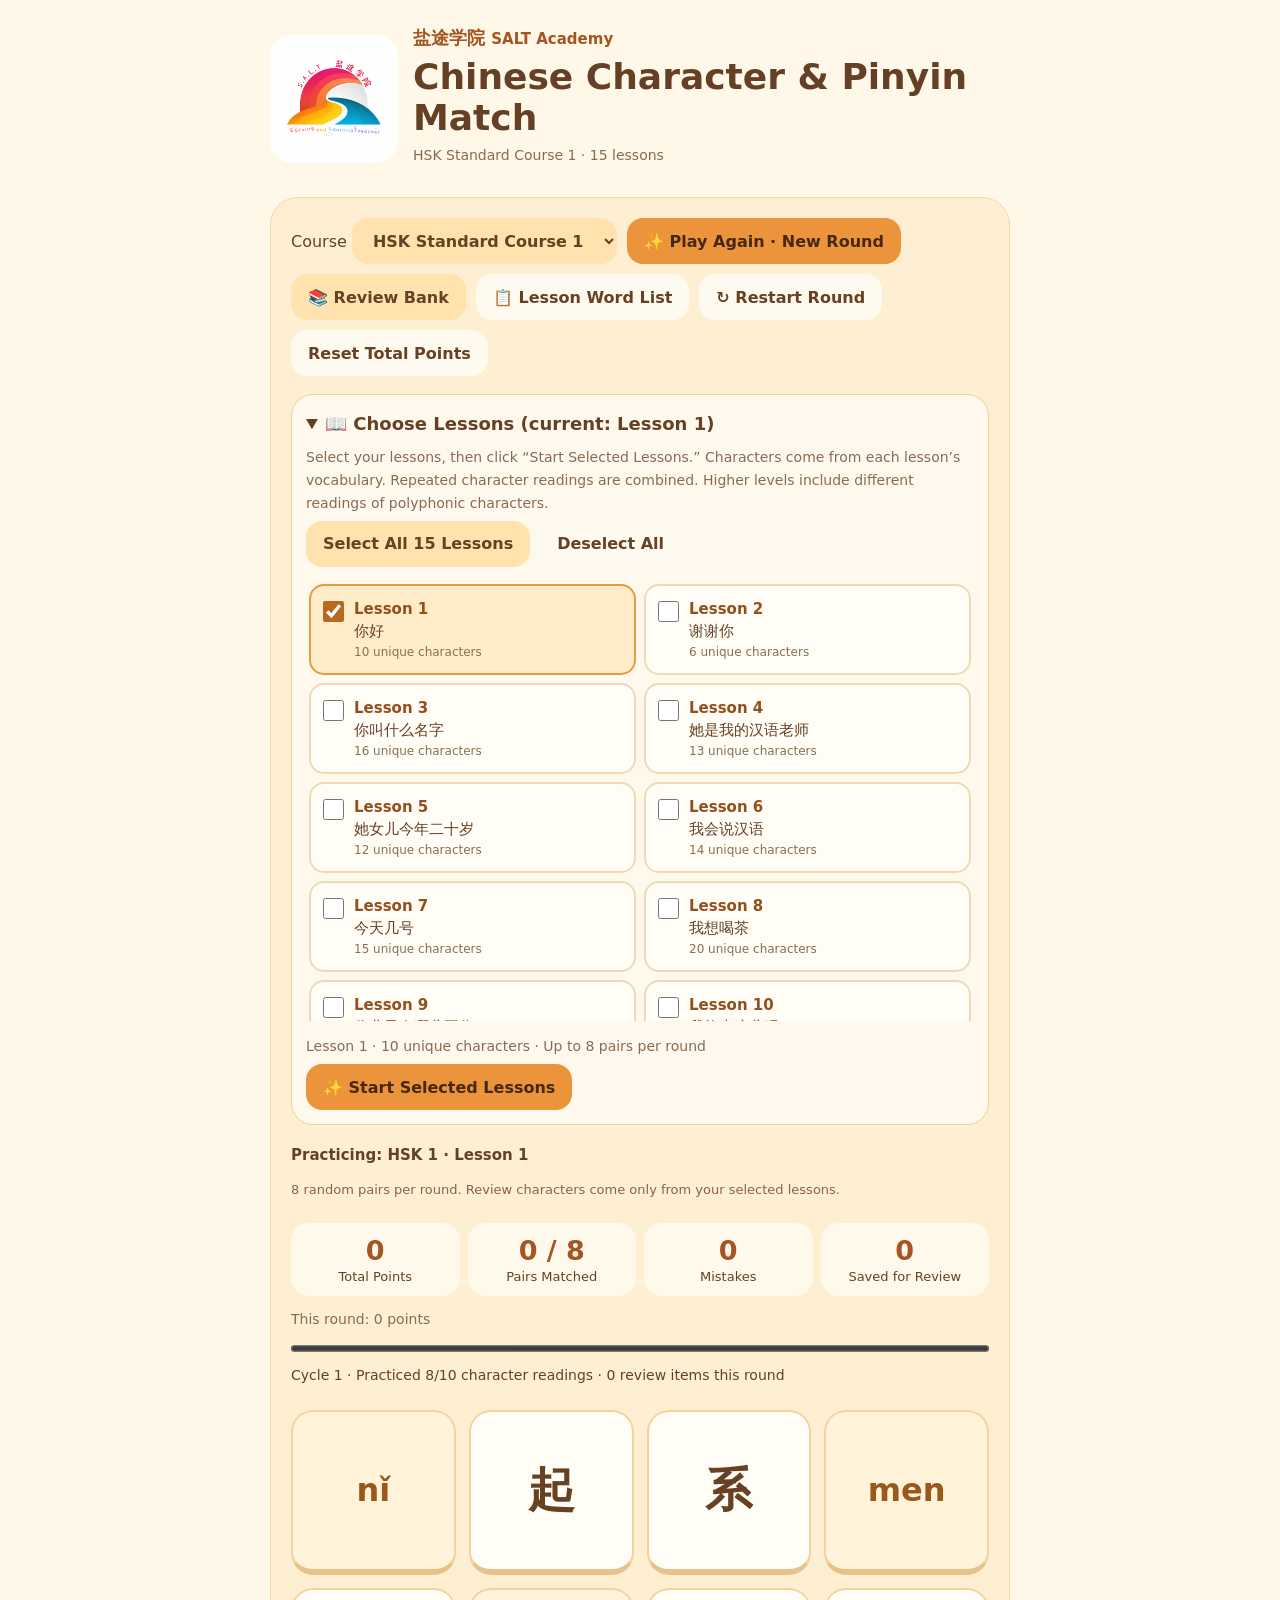
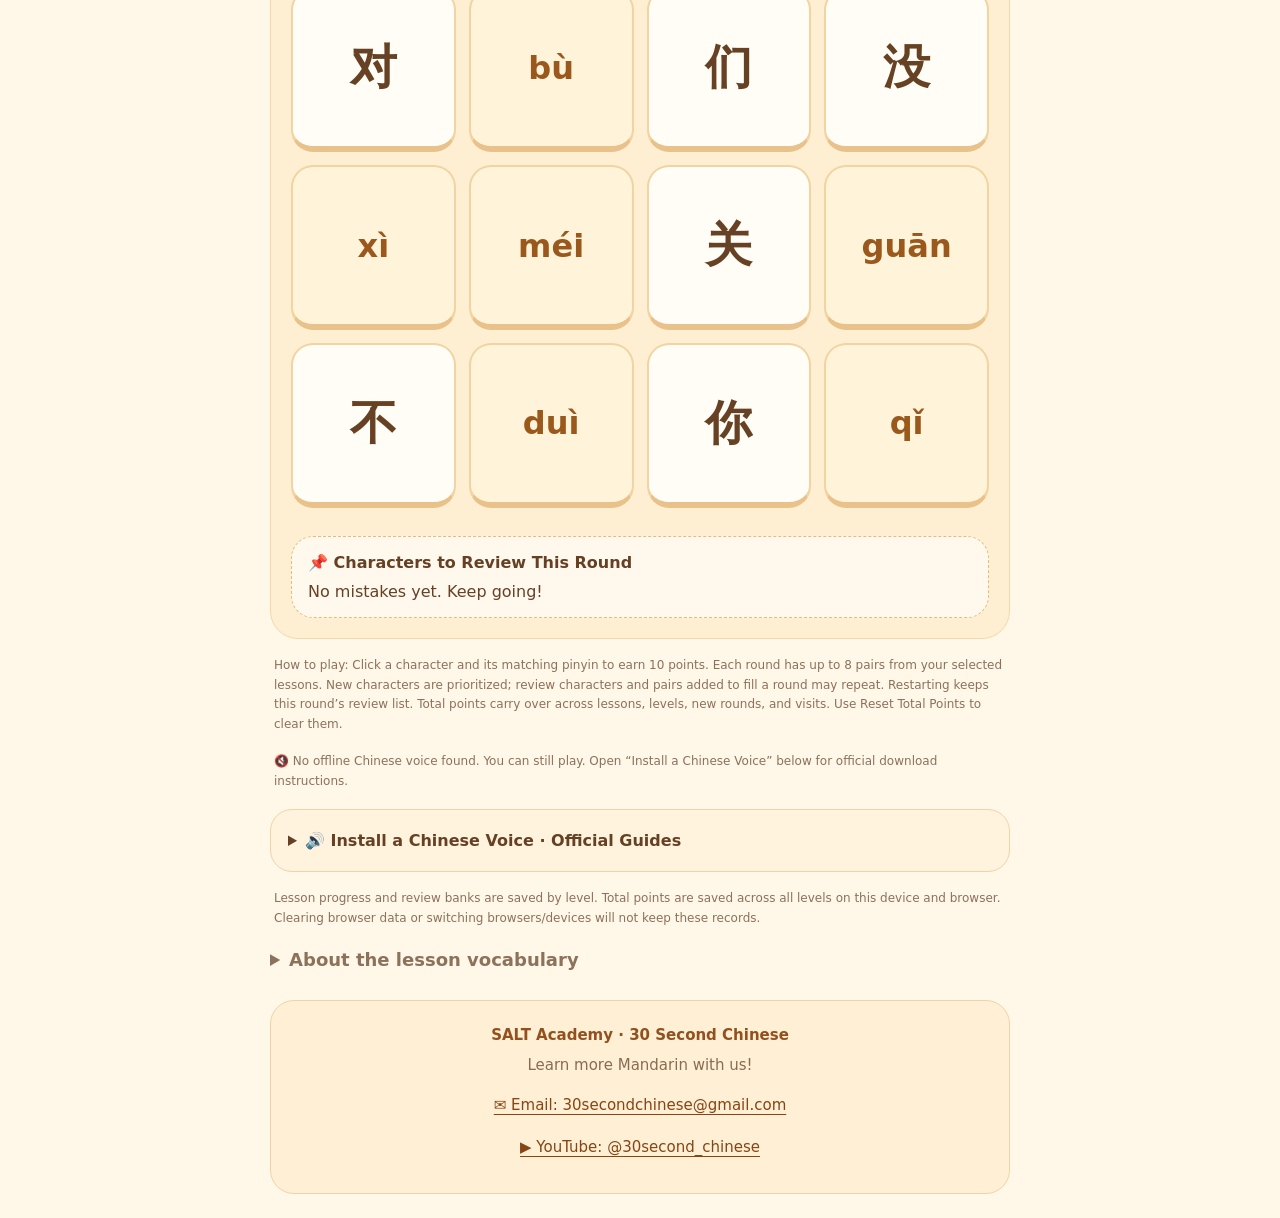
==== commit 2afa3eb1: "Preserve total points across lessons and visits; add confirmed reset" ====
--- a/hsk-match/index.html
+++ b/hsk-match/index.html
@@ -8,11 +8,11 @@
 .salt-logo{width:128px;height:128px;object-fit:contain;flex-shrink:0;background:#fff;border-radius:22px}.academy-name{margin:0 0 5px;font-size:18px;font-weight:750;color:#a65522;line-height:1.5}.academy-name span{display:inline-block;font-size:15px}header>div{min-width:0}@media(max-width:480px){.salt-logo{width:88px;height:88px;border-radius:16px}.academy-name{font-size:16px}.academy-name span{font-size:13px}h1{font-size:23px}}
 .academy-contact{margin-top:24px;padding:22px 18px;text-align:center;background:#fff0d5;border:1px solid #efd4a8;border-radius:24px;font-size:15px;line-height:1.7}.academy-contact strong{color:#92501e}.academy-contact p{margin:5px 0 10px;color:#896b50}.academy-contact a{display:block;width:fit-content;max-width:100%;margin:6px auto;padding:5px 8px;color:#864514;text-underline-offset:4px;overflow-wrap:anywhere}.academy-contact a:focus-visible{outline:3px solid #a85319;outline-offset:3px;border-radius:8px}.voice-help{margin:16px 0;padding:17px;background:#fff3dd;border:1px solid #efd4a8;border-radius:22px;font-size:14px;line-height:1.75}.voice-help summary{font-size:16px}.voice-help ul{padding-left:22px}.voice-help li{margin-bottom:18px}.voice-help li p{margin:5px 0}.voice-help a{color:#864514;text-underline-offset:3px;overflow-wrap:anywhere}.voice-help a:focus-visible{outline:3px solid #a85319;outline-offset:3px}.voice-help .toolbar{margin-top:14px}
 [hidden]{display:none!important}.lesson-grid{max-height:440px;overflow:auto;padding:3px}.book-heading{grid-column:1/-1;font-size:17px;color:#92501e;margin:14px 0 3px}.word-list{display:flex;gap:10px;flex-wrap:wrap}.word-list span{display:inline-flex;flex-direction:column;align-items:center;padding:8px 12px;background:#ffecc9;border-radius:12px}.word-list small{font-size:13px;color:#9a581d}.vocab-note{font-size:12px;line-height:1.7;color:#8c715b}.vocab-note a{color:#864514}#level{max-width:100%}
-</style><main><header><img class="salt-logo" src="[data-uri]" alt="SALT Academy — Serving and Learning Together"><div><p class="academy-name">盐途学院 <span>SALT Academy</span></p><h1>Chinese Character & Pinyin Match</h1><p class="sub" id="courseSubtitle">HSK Standard Course · Levels 1–6 · 146 lessons</p></div></header><section class="panel"><div class="toolbar"><label>Course <select id="level" aria-label="Course level"><option value="hsk1">HSK Standard Course 1</option><option value="hsk2">HSK Standard Course 2</option><option value="hsk3">HSK Standard Course 3</option><option value="hsk4">HSK Standard Course 4</option><option value="hsk5">HSK Standard Course 5</option><option value="hsk6">HSK Standard Course 6</option></select></label><button class="primary" id="new">✨ Play Again · New Round</button><button id="bank">📚 Review Bank</button><button class="soft" id="wordList">📋 Lesson Word List</button><button class="soft" id="reset">↻ Restart Round</button></div><details class="lesson-box" id="lessonBox" open><summary id="lessonSummary">📖 Choose Lessons (select one or more)</summary><p class="sub">Select your lessons, then click “Start Selected Lessons.” Characters come from each lesson’s vocabulary. Repeated character readings are combined. Higher levels include different readings of polyphonic characters.</p><div class="toolbar"><button type="button" id="selectAll">Select All 15 Lessons</button><button type="button" class="soft" id="clearSelection">Deselect All</button><button type="button" class="soft" id="selectA" hidden>Select Book A</button><button type="button" class="soft" id="selectB" hidden>Select Book B</button></div><div class="lesson-grid" id="lessonChoices" role="group" aria-label="Choose one or more lessons"></div><p class="sub" id="selectionPreview" aria-live="polite"></p><button type="button" class="primary" id="applyLessons">✨ Start Selected Lessons</button></details><p class="scope-label" id="activeScope"></p><p class="scope-note" id="poolNote"></p><div class="stats"><div class="stat"><strong id="score">0</strong>Round Score</div><div class="stat"><strong id="pairs">0 / 8</strong>Pairs Matched</div><div class="stat"><strong id="errors">0</strong>Mistakes</div><div class="stat"><strong id="bankCount">0</strong>Saved for Review</div></div><progress id="progress" max="8" value="0" aria-label="Pairs Matched"></progress><p id="status" aria-live="polite"></p><div class="grid" id="grid" aria-label="Character and pinyin cards"></div><div class="mistakes"><h2>📌 Characters to Review This Round</h2><div id="roundErrors" aria-live="polite">No mistakes yet. Keep going!</div></div></section><p class="note">How to play: Click a character and its matching pinyin to earn 10 points. Each round has up to 8 pairs from your selected lessons. New characters are prioritized; review characters and pairs added to fill a round may repeat. Restarting keeps this round’s review list.</p><p class="note" id="voice">Checking for an offline Chinese voice…</p><details class="voice-help" id="voiceHelp"><summary>🔊 Install a Chinese Voice · Official Guides</summary><p>Choose your device below. These links explain how to download a voice in your device settings. An internet connection is needed for the download. Choose <strong>Mandarin / Chinese (Simplified, China)</strong> when available.</p><ul>
+</style><main><header><img class="salt-logo" src="[data-uri]" alt="SALT Academy — Serving and Learning Together"><div><p class="academy-name">盐途学院 <span>SALT Academy</span></p><h1>Chinese Character & Pinyin Match</h1><p class="sub" id="courseSubtitle">HSK Standard Course · Levels 1–6 · 146 lessons</p></div></header><section class="panel"><div class="toolbar"><label>Course <select id="level" aria-label="Course level"><option value="hsk1">HSK Standard Course 1</option><option value="hsk2">HSK Standard Course 2</option><option value="hsk3">HSK Standard Course 3</option><option value="hsk4">HSK Standard Course 4</option><option value="hsk5">HSK Standard Course 5</option><option value="hsk6">HSK Standard Course 6</option></select></label><button class="primary" id="new">✨ Play Again · New Round</button><button id="bank">📚 Review Bank</button><button class="soft" id="wordList">📋 Lesson Word List</button><button class="soft" id="reset">↻ Restart Round</button><button class="soft" id="resetPoints">Reset Total Points</button></div><details class="lesson-box" id="lessonBox" open><summary id="lessonSummary">📖 Choose Lessons (select one or more)</summary><p class="sub">Select your lessons, then click “Start Selected Lessons.” Characters come from each lesson’s vocabulary. Repeated character readings are combined. Higher levels include different readings of polyphonic characters.</p><div class="toolbar"><button type="button" id="selectAll">Select All 15 Lessons</button><button type="button" class="soft" id="clearSelection">Deselect All</button><button type="button" class="soft" id="selectA" hidden>Select Book A</button><button type="button" class="soft" id="selectB" hidden>Select Book B</button></div><div class="lesson-grid" id="lessonChoices" role="group" aria-label="Choose one or more lessons"></div><p class="sub" id="selectionPreview" aria-live="polite"></p><button type="button" class="primary" id="applyLessons">✨ Start Selected Lessons</button></details><p class="scope-label" id="activeScope"></p><p class="scope-note" id="poolNote"></p><div class="stats"><div class="stat"><strong id="score">0</strong>Total Points</div><div class="stat"><strong id="pairs">0 / 8</strong>Pairs Matched</div><div class="stat"><strong id="errors">0</strong>Mistakes</div><div class="stat"><strong id="bankCount">0</strong>Saved for Review</div></div><p class="sub" id="roundScore" aria-live="polite">This round: 0 points</p><progress id="progress" max="8" value="0" aria-label="Pairs Matched"></progress><p id="status" aria-live="polite"></p><div class="grid" id="grid" aria-label="Character and pinyin cards"></div><div class="mistakes"><h2>📌 Characters to Review This Round</h2><div id="roundErrors" aria-live="polite">No mistakes yet. Keep going!</div></div></section><p class="note">How to play: Click a character and its matching pinyin to earn 10 points. Each round has up to 8 pairs from your selected lessons. New characters are prioritized; review characters and pairs added to fill a round may repeat. Restarting keeps this round’s review list. Total points carry over across lessons, levels, new rounds, and visits. Use Reset Total Points to clear them.</p><p class="note" id="voice">Checking for an offline Chinese voice…</p><details class="voice-help" id="voiceHelp"><summary>🔊 Install a Chinese Voice · Official Guides</summary><p>Choose your device below. These links explain how to download a voice in your device settings. An internet connection is needed for the download. Choose <strong>Mandarin / Chinese (Simplified, China)</strong> when available.</p><ul>
 <li><strong>Windows 10 / 11</strong><p>Open Settings → Time &amp; Language → Language options (or Language &amp; region). Add Chinese (Simplified, China), then install its Text-to-speech feature. You do not need to change your display language.</p><a href="https://support.microsoft.com/en-us/education/learning-accelerators/download-languages-and-voices-for-immersive-reader-read-mode-and-read-aloud" target="_blank" rel="noopener noreferrer">Microsoft: Download languages and voices ↗</a></li>
 <li><strong>Mac</strong><p>Open System Settings → Accessibility → Read &amp; Speak (called Spoken Content in some versions). Open System voice and its voice options, choose a Mandarin Chinese voice, and download it.</p><a href="https://support.apple.com/guide/mac-help/change-the-voice-your-mac-uses-to-speak-text-mchlp2290/mac" target="_blank" rel="noopener noreferrer">Apple: Download voices on Mac ↗</a></li>
 <li><strong>iPhone / iPad</strong><p>Open Settings → Accessibility → Read &amp; Speak (or Spoken Content) → Voices. Choose Chinese / Mandarin and download a voice if offered.</p><a href="https://support.apple.com/guide/iphone/hear-whats-on-the-screen-or-typed-iph96b214f0/ios" target="_blank" rel="noopener noreferrer">Apple: Speech and voice settings ↗</a></li>
-<li><strong>Android</strong><p>Search Settings for Text-to-speech output. Open your speech engine settings → Install voice data, then choose Chinese / Mandarin. Menu names vary by device.</p><a href="https://support.google.com/accessibility/android/answer/6006983?hl=en" target="_blank" rel="noopener noreferrer">Google: Install voice data ↗</a></li></ul><p>After installing, restart your browser and reopen this game. Some system voices are not available to every browser. This game uses only offline Chinese voices made available by your browser.</p><div class="toolbar"><button type="button" id="recheckVoice">↻ Check for Voices</button><button type="button" id="testVoice">🔊 Test Chinese Audio</button></div></details><p class="note" id="storage">Progress is saved by course level in this browser. Switching browsers or moving this file may make your saved progress unavailable.</p><details class="vocab-note"><summary>About the lesson vocabulary</summary><p>This game follows the six-level HSK Standard Course (HSK 2.0 textbook series), including Books A and B for levels 4–6. It practices characters drawn from lesson vocabulary, not every character in the texts or exercises. Level 1 retains the original word list.</p><p>Level 2–5 vocabulary transcriptions: <a href="https://github.com/joelypoley/hsk_standard_course_vocab" target="_blank" rel="noopener noreferrer">HSK Standard Course Vocabulary</a>. Level 6 core vocabulary: <a href="https://github.com/RoelTim/mandarin-hsk-standardcourse-anki" target="_blank" rel="noopener noreferrer">HSK Standard Course Anki</a>, checked against <a href="https://www.hanzistroke.com/course/hsk-standard-course-6" target="_blank" rel="noopener noreferrer">lesson vocabulary tables</a>. Pronunciations are prepared offline using source transcriptions and the <a href="https://github.com/mozillazg/python-pinyin" target="_blank" rel="noopener noreferrer">pypinyin dictionary</a>. Compare the Lesson Word List with your textbook edition.</p></details><footer class="academy-contact" aria-label="SALT Academy contact information"><strong>SALT Academy · 30 Second Chinese</strong><p>Learn more Mandarin with us!</p><a href="mailto:30secondchinese@gmail.com">✉ Email: 30secondchinese@gmail.com</a><a href="https://www.youtube.com/@30second_chinese" target="_blank" rel="noopener noreferrer">▶ YouTube: @30second_chinese</a></footer></main><div id="feedback" role="status" hidden></div><dialog id="dialog" aria-labelledby="dialogTitle"><h2 id="dialogTitle"></h2><div id="dialogBody"></div><div class="toolbar" id="dialogActions"></div></dialog><canvas id="fx"></canvas>
+<li><strong>Android</strong><p>Search Settings for Text-to-speech output. Open your speech engine settings → Install voice data, then choose Chinese / Mandarin. Menu names vary by device.</p><a href="https://support.google.com/accessibility/android/answer/6006983?hl=en" target="_blank" rel="noopener noreferrer">Google: Install voice data ↗</a></li></ul><p>After installing, restart your browser and reopen this game. Some system voices are not available to every browser. This game uses only offline Chinese voices made available by your browser.</p><div class="toolbar"><button type="button" id="recheckVoice">↻ Check for Voices</button><button type="button" id="testVoice">🔊 Test Chinese Audio</button></div></details><p class="note" id="storage">Lesson progress and review banks are saved by level. Total points are saved across all levels on this device and browser. Clearing browser data or switching browsers/devices will not keep these records.</p><details class="vocab-note"><summary>About the lesson vocabulary</summary><p>This game follows the six-level HSK Standard Course (HSK 2.0 textbook series), including Books A and B for levels 4–6. It practices characters drawn from lesson vocabulary, not every character in the texts or exercises. Level 1 retains the original word list.</p><p>Level 2–5 vocabulary transcriptions: <a href="https://github.com/joelypoley/hsk_standard_course_vocab" target="_blank" rel="noopener noreferrer">HSK Standard Course Vocabulary</a>. Level 6 core vocabulary: <a href="https://github.com/RoelTim/mandarin-hsk-standardcourse-anki" target="_blank" rel="noopener noreferrer">HSK Standard Course Anki</a>, checked against <a href="https://www.hanzistroke.com/course/hsk-standard-course-6" target="_blank" rel="noopener noreferrer">lesson vocabulary tables</a>. Pronunciations are prepared offline using source transcriptions and the <a href="https://github.com/mozillazg/python-pinyin" target="_blank" rel="noopener noreferrer">pypinyin dictionary</a>. Compare the Lesson Word List with your textbook edition.</p></details><footer class="academy-contact" aria-label="SALT Academy contact information"><strong>SALT Academy · 30 Second Chinese</strong><p>Learn more Mandarin with us!</p><a href="mailto:30secondchinese@gmail.com">✉ Email: 30secondchinese@gmail.com</a><a href="https://www.youtube.com/@30second_chinese" target="_blank" rel="noopener noreferrer">▶ YouTube: @30second_chinese</a></footer></main><div id="feedback" role="status" hidden></div><dialog id="dialog" aria-labelledby="dialogTitle"><h2 id="dialogTitle"></h2><div id="dialogBody"></div><div class="toolbar" id="dialogActions"></div></dialog><canvas id="fx"></canvas>
 <script>
 'use strict';
 const $=id=>document.getElementById(id);
@@ -34,6 +34,16 @@
 let currentLevel=1,DATA=[],LESSONS=[],KEY='',state={},activeLessons=[],pool=[],scope=null;
 let round=[],selected=null,matched=0,errors=0,roundWrong=new Set(),reviewCount=0,feedbackTimer,animation;
 let voices=[];
+const POINTS_KEY='salt-hsk-total-points-v1';
+let totalPoints=0;
+function readPoints(){try{const raw=localStorage.getItem(POINTS_KEY);if(raw===null)return 0;const n=Number(raw);return Number.isSafeInteger(n)&&n>=0?n:0}catch(e){return totalPoints}}
+function savePoints(){try{localStorage.setItem(POINTS_KEY,String(totalPoints))}catch(e){$('storage').textContent='Local storage is unavailable. Total points are kept for this visit only. Allow site storage to keep them after closing the page.'}}
+function earnPoints(){totalPoints=readPoints()+10;savePoints()}
+function showPoints(){$('score').textContent=totalPoints;$('roundScore').textContent='This round: '+matched*10+' points'}
+function resetPoints(){modal('Reset all total points?','This resets your total points for every HSK level to zero. Your lesson progress, review banks, and current round will stay the same.',[['Cancel',closeModal],['Yes, Reset Points',()=>{totalPoints=0;savePoints();showPoints();closeModal();toast('Total points reset to 0.')}]]);}
+totalPoints=readPoints();
+window.addEventListener('storage',e=>{if(e.key===POINTS_KEY||e.key===null){totalPoints=readPoints();showPoints()}});
+
 function save(){try{localStorage.setItem(KEY,JSON.stringify(state))}catch(e){$('storage').textContent='Local storage is unavailable. You can still play, but your progress may be lost when you close the page.'}}
 function readState(course){const clean={bank:{},seen:[],cycle:1,lessons:[1],scopes:{}};
  try{const s=JSON.parse(localStorage.getItem(KEY));if(!s||typeof s!=='object')return clean;
@@ -98,7 +108,7 @@
  for(let i=round.length*2;i<16;i++){const blank=document.createElement('div');blank.className='card blank';blank.setAttribute('aria-hidden','true');$('grid').append(blank)}update();
 }
 function update(){
- $('score').textContent=matched*10;$('pairs').textContent=matched+' / '+round.length;$('errors').textContent=errors;$('bankCount').textContent=Object.keys(state.bank).length;$('progress').max=round.length;$('progress').value=matched;
+ showPoints();$('pairs').textContent=matched+' / '+round.length;$('errors').textContent=errors;$('bankCount').textContent=Object.keys(state.bank).length;$('progress').max=round.length;$('progress').value=matched;
  $('status').textContent=`Cycle ${scope.cycle} · Practiced ${scope.seen.length}/${pool.length} character readings · ${reviewCount} review items this round`;
  $('activeScope').textContent='Practicing: HSK '+currentLevel+' · '+scopeName(activeLessons);$('lessonSummary').textContent='📖 Choose Lessons (current: '+scopeName(activeLessons)+')';
  $('poolNote').textContent=round.length<8?`This round has ${round.length} distinct pairs. Select more lessons for more pairs.`:'8 random pairs per round. Review characters come only from your selected lessons.';
@@ -110,7 +120,7 @@
  if(selected?.b===b){b.classList.remove('selected');b.setAttribute('aria-pressed','false');selected=null;return}
  b.classList.add('selected');b.setAttribute('aria-pressed','true');if(!selected){selected={b,c};return}
  const a=selected;selected=null;for(const el of[a.b,b]){el.classList.remove('selected');el.setAttribute('aria-pressed','false')}
- if(a.c.d.id===c.d.id&&a.c.type!==c.type){a.b.classList.add('matched');b.classList.add('matched');a.b.disabled=b.disabled=true;matched++;update();showWord(c.d)}
+ if(a.c.d.id===c.d.id&&a.c.type!==c.type){a.b.classList.add('matched');b.classList.add('matched');a.b.disabled=b.disabled=true;matched++;earnPoints();update();showWord(c.d)}
  else{errors++;for(const d of new Map([a.c.d,c.d].map(d=>[d.id,d])).values()){roundWrong.add(d.id);state.bank[d.id]=(state.bank[d.id]||0)+1}save();update();toast(a.c.type===c.type?'Choose one character card and one pinyin card!':'Try again! '+a.c.d.char+' → '+a.c.d.py+'; '+c.d.char+' → '+c.d.py)}
 }
 function modal(title,body,actions){$('dialogTitle').textContent=title;$('dialogBody').innerHTML=body;$('dialogActions').replaceChildren();for(const [label,fn]of actions){const b=document.createElement('button');b.textContent=label;b.onclick=fn;$('dialogActions').append(b)}if(!$('dialog').open)$('dialog').showModal()}
@@ -128,6 +138,7 @@
 $('selectA').onclick=()=>chooseLessons(n=>LESSONS.find(l=>l.n===n)?.book==='A');$('selectB').onclick=()=>chooseLessons(n=>LESSONS.find(l=>l.n===n)?.book==='B');
 $('applyLessons').onclick=()=>{const ns=draftLessons();if(!ns.length)return;activateLessons(ns);$('lessonBox').open=false;$('grid').scrollIntoView({behavior:matchMedia('(prefers-reduced-motion: reduce)').matches?'auto':'smooth',block:'center'})};
 $('level').onchange=()=>changeLevel(+$('level').value.replace('hsk',''));
+$('resetPoints').onclick=resetPoints;
 $('new').onclick=newRound;$('reset').onclick=resetRound;$('bank').onclick=bank;$('wordList').onclick=viewWords;
 $('recheckVoice').onclick=()=>{checkVoices();toast(voices.length?'An offline Chinese voice is available. Try the audio test!':'No offline Chinese voice is available yet. Follow the guide, then restart your browser.')};
 $('testVoice').onclick=()=>{checkVoices();if(voices.length)speak({char:'你好',word:'欢迎学习汉语'});else toast('No offline Chinese voice found. Follow the installation guide below.')};
@@ -136,3 +147,4 @@
 changeLevel(initialLevel);
 
 </script></html>
+
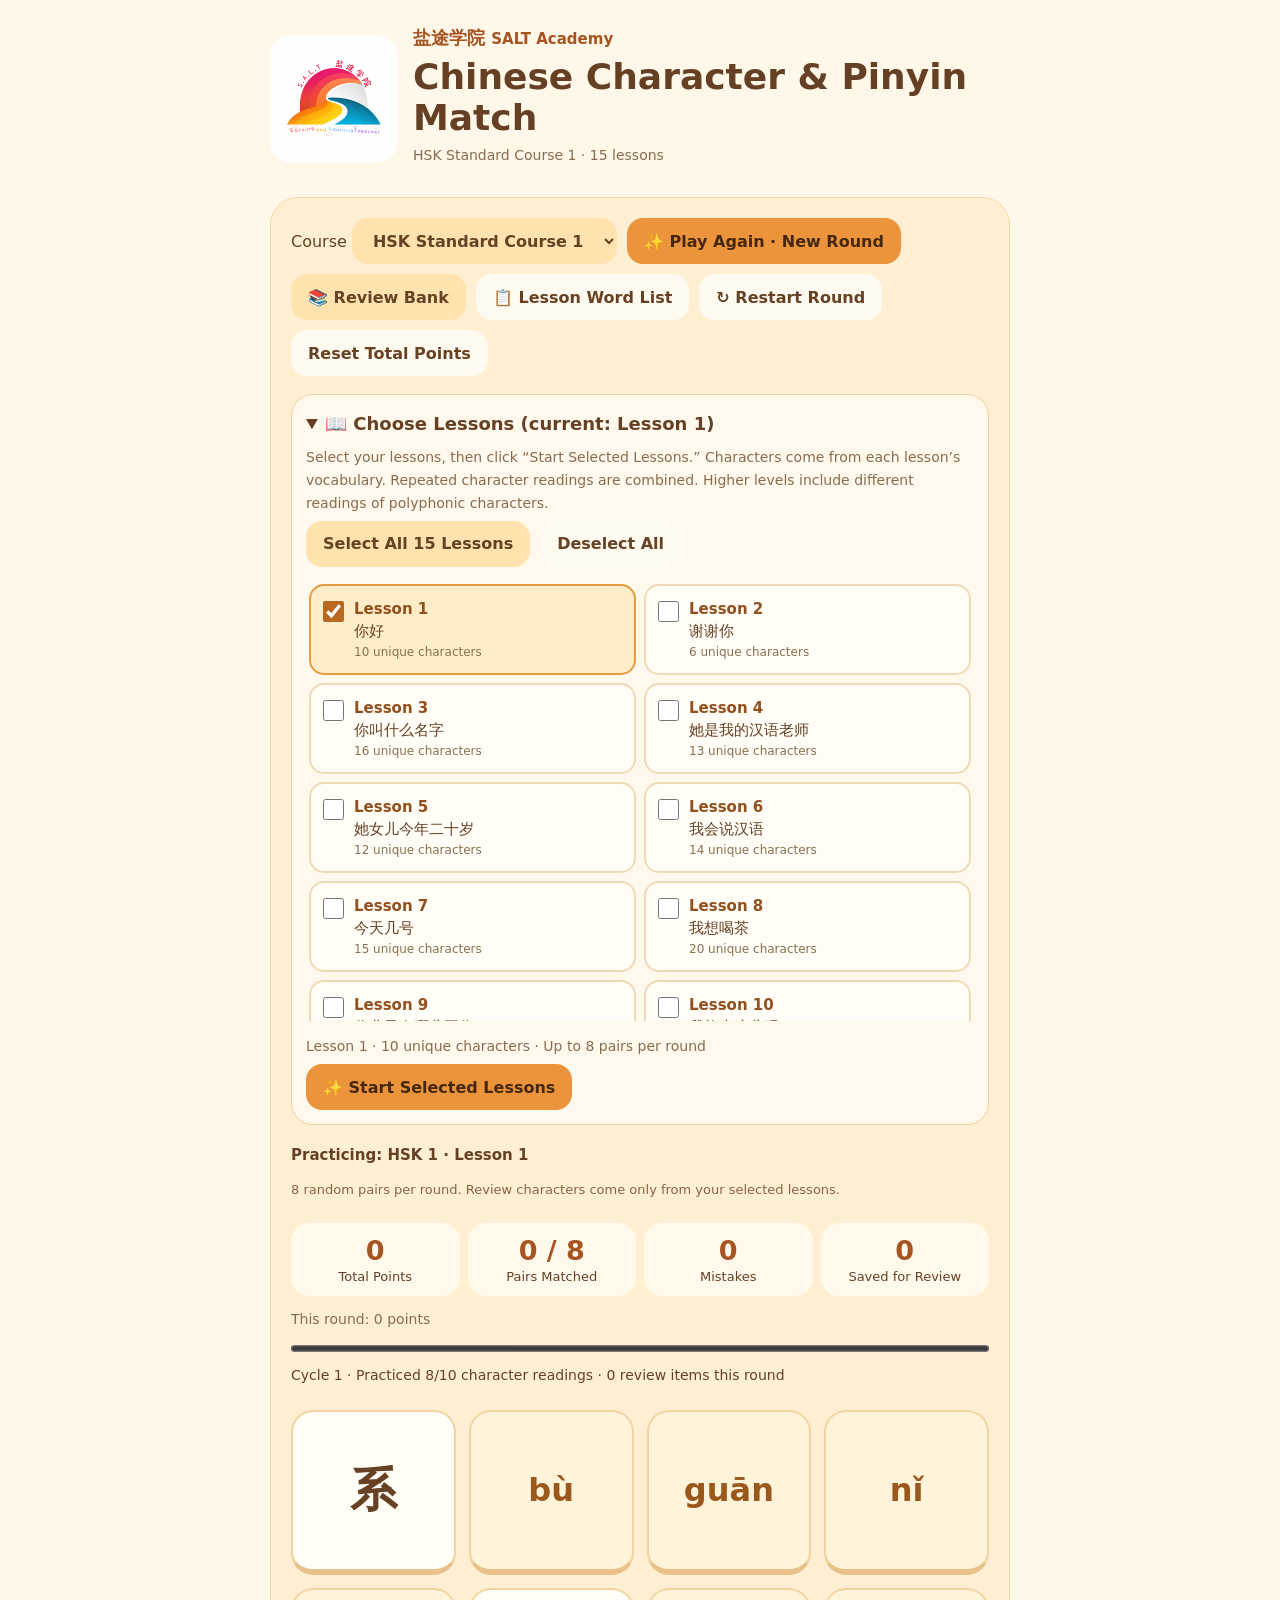
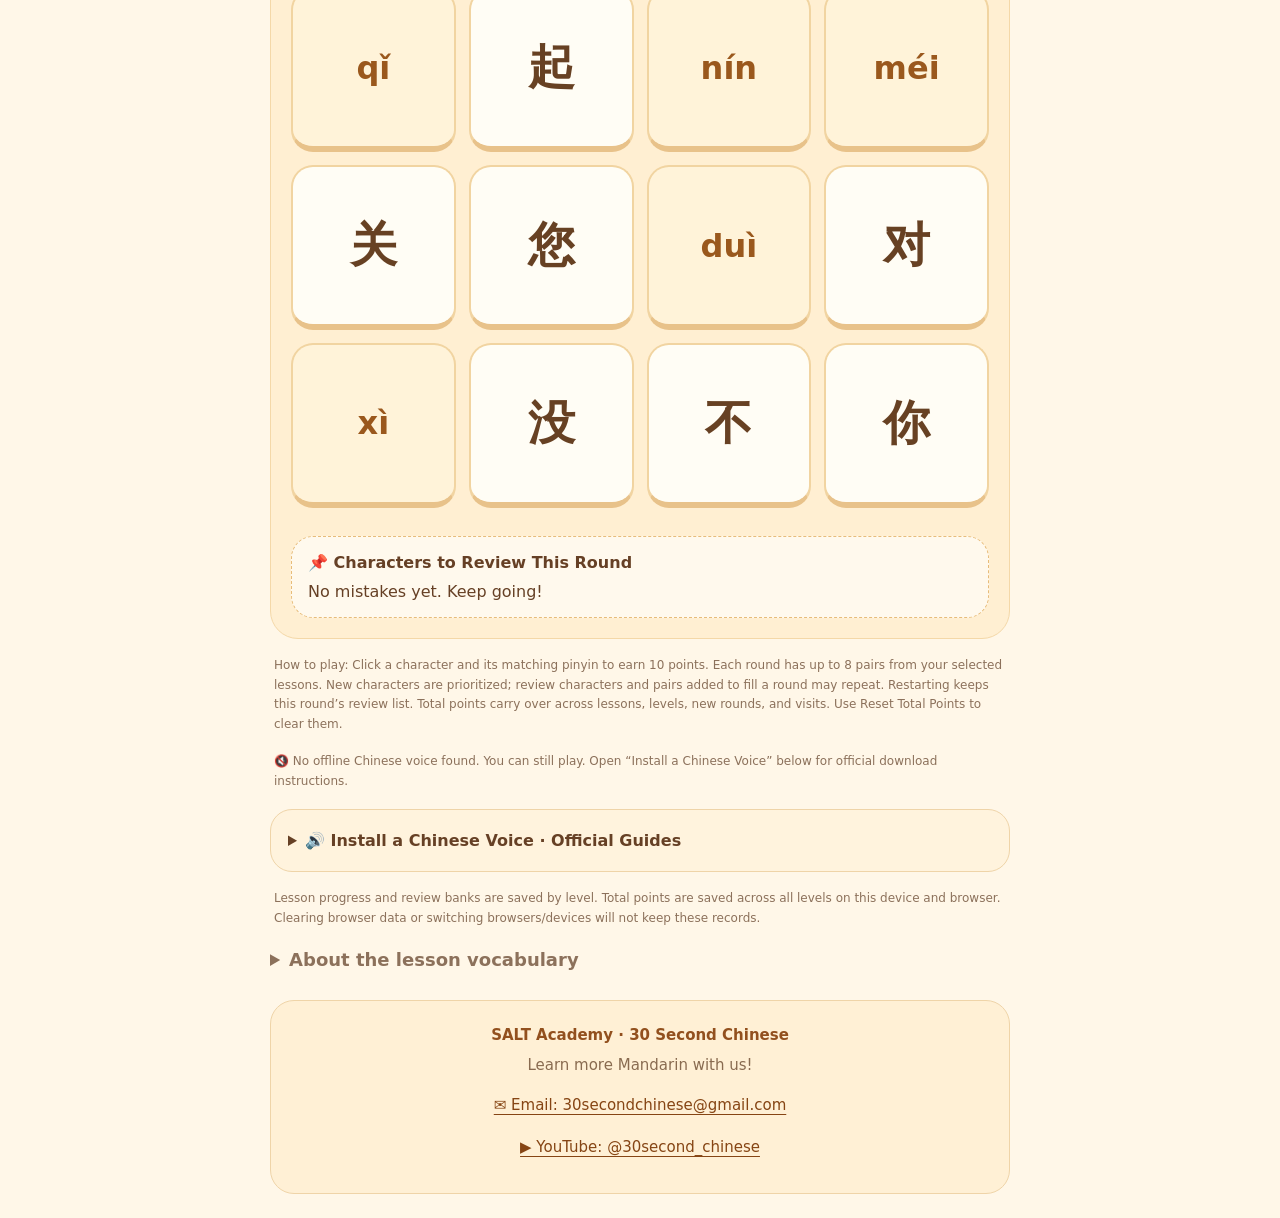
==== commit 2e779ddb: "Add English word meanings hidden until clicked for each match" ====
--- a/hsk-match/index.html
+++ b/hsk-match/index.html
@@ -8,17 +8,18 @@
 .salt-logo{width:128px;height:128px;object-fit:contain;flex-shrink:0;background:#fff;border-radius:22px}.academy-name{margin:0 0 5px;font-size:18px;font-weight:750;color:#a65522;line-height:1.5}.academy-name span{display:inline-block;font-size:15px}header>div{min-width:0}@media(max-width:480px){.salt-logo{width:88px;height:88px;border-radius:16px}.academy-name{font-size:16px}.academy-name span{font-size:13px}h1{font-size:23px}}
 .academy-contact{margin-top:24px;padding:22px 18px;text-align:center;background:#fff0d5;border:1px solid #efd4a8;border-radius:24px;font-size:15px;line-height:1.7}.academy-contact strong{color:#92501e}.academy-contact p{margin:5px 0 10px;color:#896b50}.academy-contact a{display:block;width:fit-content;max-width:100%;margin:6px auto;padding:5px 8px;color:#864514;text-underline-offset:4px;overflow-wrap:anywhere}.academy-contact a:focus-visible{outline:3px solid #a85319;outline-offset:3px;border-radius:8px}.voice-help{margin:16px 0;padding:17px;background:#fff3dd;border:1px solid #efd4a8;border-radius:22px;font-size:14px;line-height:1.75}.voice-help summary{font-size:16px}.voice-help ul{padding-left:22px}.voice-help li{margin-bottom:18px}.voice-help li p{margin:5px 0}.voice-help a{color:#864514;text-underline-offset:3px;overflow-wrap:anywhere}.voice-help a:focus-visible{outline:3px solid #a85319;outline-offset:3px}.voice-help .toolbar{margin-top:14px}
 [hidden]{display:none!important}.lesson-grid{max-height:440px;overflow:auto;padding:3px}.book-heading{grid-column:1/-1;font-size:17px;color:#92501e;margin:14px 0 3px}.word-list{display:flex;gap:10px;flex-wrap:wrap}.word-list span{display:inline-flex;flex-direction:column;align-items:center;padding:8px 12px;background:#ffecc9;border-radius:12px}.word-list small{font-size:13px;color:#9a581d}.vocab-note{font-size:12px;line-height:1.7;color:#8c715b}.vocab-note a{color:#864514}#level{max-width:100%}
-</style><main><header><img class="salt-logo" src="[data-uri]" alt="SALT Academy — Serving and Learning Together"><div><p class="academy-name">盐途学院 <span>SALT Academy</span></p><h1>Chinese Character & Pinyin Match</h1><p class="sub" id="courseSubtitle">HSK Standard Course · Levels 1–6 · 146 lessons</p></div></header><section class="panel"><div class="toolbar"><label>Course <select id="level" aria-label="Course level"><option value="hsk1">HSK Standard Course 1</option><option value="hsk2">HSK Standard Course 2</option><option value="hsk3">HSK Standard Course 3</option><option value="hsk4">HSK Standard Course 4</option><option value="hsk5">HSK Standard Course 5</option><option value="hsk6">HSK Standard Course 6</option></select></label><button class="primary" id="new">✨ Play Again · New Round</button><button id="bank">📚 Review Bank</button><button class="soft" id="wordList">📋 Lesson Word List</button><button class="soft" id="reset">↻ Restart Round</button><button class="soft" id="resetPoints">Reset Total Points</button></div><details class="lesson-box" id="lessonBox" open><summary id="lessonSummary">📖 Choose Lessons (select one or more)</summary><p class="sub">Select your lessons, then click “Start Selected Lessons.” Characters come from each lesson’s vocabulary. Repeated character readings are combined. Higher levels include different readings of polyphonic characters.</p><div class="toolbar"><button type="button" id="selectAll">Select All 15 Lessons</button><button type="button" class="soft" id="clearSelection">Deselect All</button><button type="button" class="soft" id="selectA" hidden>Select Book A</button><button type="button" class="soft" id="selectB" hidden>Select Book B</button></div><div class="lesson-grid" id="lessonChoices" role="group" aria-label="Choose one or more lessons"></div><p class="sub" id="selectionPreview" aria-live="polite"></p><button type="button" class="primary" id="applyLessons">✨ Start Selected Lessons</button></details><p class="scope-label" id="activeScope"></p><p class="scope-note" id="poolNote"></p><div class="stats"><div class="stat"><strong id="score">0</strong>Total Points</div><div class="stat"><strong id="pairs">0 / 8</strong>Pairs Matched</div><div class="stat"><strong id="errors">0</strong>Mistakes</div><div class="stat"><strong id="bankCount">0</strong>Saved for Review</div></div><p class="sub" id="roundScore" aria-live="polite">This round: 0 points</p><progress id="progress" max="8" value="0" aria-label="Pairs Matched"></progress><p id="status" aria-live="polite"></p><div class="grid" id="grid" aria-label="Character and pinyin cards"></div><div class="mistakes"><h2>📌 Characters to Review This Round</h2><div id="roundErrors" aria-live="polite">No mistakes yet. Keep going!</div></div></section><p class="note">How to play: Click a character and its matching pinyin to earn 10 points. Each round has up to 8 pairs from your selected lessons. New characters are prioritized; review characters and pairs added to fill a round may repeat. Restarting keeps this round’s review list. Total points carry over across lessons, levels, new rounds, and visits. Use Reset Total Points to clear them.</p><p class="note" id="voice">Checking for an offline Chinese voice…</p><details class="voice-help" id="voiceHelp"><summary>🔊 Install a Chinese Voice · Official Guides</summary><p>Choose your device below. These links explain how to download a voice in your device settings. An internet connection is needed for the download. Choose <strong>Mandarin / Chinese (Simplified, China)</strong> when available.</p><ul>
+.english-meaning{margin:16px 0 10px;padding:15px 18px;border:1px solid #e8c58e;border-radius:18px;background:#ffedca;text-align:center}.english-meaning strong{font-size:14px;color:#92622d}.english-meaning p{font-size:21px;line-height:1.6;margin:6px 0;overflow-wrap:anywhere}#dialogActions button{white-space:normal}</style><main><header><img class="salt-logo" src="[data-uri]" alt="SALT Academy — Serving and Learning Together"><div><p class="academy-name">盐途学院 <span>SALT Academy</span></p><h1>Chinese Character & Pinyin Match</h1><p class="sub" id="courseSubtitle">HSK Standard Course · Levels 1–6 · 146 lessons</p></div></header><section class="panel"><div class="toolbar"><label>Course <select id="level" aria-label="Course level"><option value="hsk1">HSK Standard Course 1</option><option value="hsk2">HSK Standard Course 2</option><option value="hsk3">HSK Standard Course 3</option><option value="hsk4">HSK Standard Course 4</option><option value="hsk5">HSK Standard Course 5</option><option value="hsk6">HSK Standard Course 6</option></select></label><button class="primary" id="new">✨ Play Again · New Round</button><button id="bank">📚 Review Bank</button><button class="soft" id="wordList">📋 Lesson Word List</button><button class="soft" id="reset">↻ Restart Round</button><button class="soft" id="resetPoints">Reset Total Points</button></div><details class="lesson-box" id="lessonBox" open><summary id="lessonSummary">📖 Choose Lessons (select one or more)</summary><p class="sub">Select your lessons, then click “Start Selected Lessons.” Characters come from each lesson’s vocabulary. Repeated character readings are combined. Higher levels include different readings of polyphonic characters.</p><div class="toolbar"><button type="button" id="selectAll">Select All 15 Lessons</button><button type="button" class="soft" id="clearSelection">Deselect All</button><button type="button" class="soft" id="selectA" hidden>Select Book A</button><button type="button" class="soft" id="selectB" hidden>Select Book B</button></div><div class="lesson-grid" id="lessonChoices" role="group" aria-label="Choose one or more lessons"></div><p class="sub" id="selectionPreview" aria-live="polite"></p><button type="button" class="primary" id="applyLessons">✨ Start Selected Lessons</button></details><p class="scope-label" id="activeScope"></p><p class="scope-note" id="poolNote"></p><div class="stats"><div class="stat"><strong id="score">0</strong>Total Points</div><div class="stat"><strong id="pairs">0 / 8</strong>Pairs Matched</div><div class="stat"><strong id="errors">0</strong>Mistakes</div><div class="stat"><strong id="bankCount">0</strong>Saved for Review</div></div><p class="sub" id="roundScore" aria-live="polite">This round: 0 points</p><progress id="progress" max="8" value="0" aria-label="Pairs Matched"></progress><p id="status" aria-live="polite"></p><div class="grid" id="grid" aria-label="Character and pinyin cards"></div><div class="mistakes"><h2>📌 Characters to Review This Round</h2><div id="roundErrors" aria-live="polite">No mistakes yet. Keep going!</div></div></section><p class="note">How to play: Click a character and its matching pinyin to earn 10 points. Each round has up to 8 pairs from your selected lessons. New characters are prioritized; review characters and pairs added to fill a round may repeat. Restarting keeps this round’s review list. Total points carry over across lessons, levels, new rounds, and visits. Use Reset Total Points to clear them.</p><p class="note" id="voice">Checking for an offline Chinese voice…</p><details class="voice-help" id="voiceHelp"><summary>🔊 Install a Chinese Voice · Official Guides</summary><p>Choose your device below. These links explain how to download a voice in your device settings. An internet connection is needed for the download. Choose <strong>Mandarin / Chinese (Simplified, China)</strong> when available.</p><ul>
 <li><strong>Windows 10 / 11</strong><p>Open Settings → Time &amp; Language → Language options (or Language &amp; region). Add Chinese (Simplified, China), then install its Text-to-speech feature. You do not need to change your display language.</p><a href="https://support.microsoft.com/en-us/education/learning-accelerators/download-languages-and-voices-for-immersive-reader-read-mode-and-read-aloud" target="_blank" rel="noopener noreferrer">Microsoft: Download languages and voices ↗</a></li>
 <li><strong>Mac</strong><p>Open System Settings → Accessibility → Read &amp; Speak (called Spoken Content in some versions). Open System voice and its voice options, choose a Mandarin Chinese voice, and download it.</p><a href="https://support.apple.com/guide/mac-help/change-the-voice-your-mac-uses-to-speak-text-mchlp2290/mac" target="_blank" rel="noopener noreferrer">Apple: Download voices on Mac ↗</a></li>
 <li><strong>iPhone / iPad</strong><p>Open Settings → Accessibility → Read &amp; Speak (or Spoken Content) → Voices. Choose Chinese / Mandarin and download a voice if offered.</p><a href="https://support.apple.com/guide/iphone/hear-whats-on-the-screen-or-typed-iph96b214f0/ios" target="_blank" rel="noopener noreferrer">Apple: Speech and voice settings ↗</a></li>
-<li><strong>Android</strong><p>Search Settings for Text-to-speech output. Open your speech engine settings → Install voice data, then choose Chinese / Mandarin. Menu names vary by device.</p><a href="https://support.google.com/accessibility/android/answer/6006983?hl=en" target="_blank" rel="noopener noreferrer">Google: Install voice data ↗</a></li></ul><p>After installing, restart your browser and reopen this game. Some system voices are not available to every browser. This game uses only offline Chinese voices made available by your browser.</p><div class="toolbar"><button type="button" id="recheckVoice">↻ Check for Voices</button><button type="button" id="testVoice">🔊 Test Chinese Audio</button></div></details><p class="note" id="storage">Lesson progress and review banks are saved by level. Total points are saved across all levels on this device and browser. Clearing browser data or switching browsers/devices will not keep these records.</p><details class="vocab-note"><summary>About the lesson vocabulary</summary><p>This game follows the six-level HSK Standard Course (HSK 2.0 textbook series), including Books A and B for levels 4–6. It practices characters drawn from lesson vocabulary, not every character in the texts or exercises. Level 1 retains the original word list.</p><p>Level 2–5 vocabulary transcriptions: <a href="https://github.com/joelypoley/hsk_standard_course_vocab" target="_blank" rel="noopener noreferrer">HSK Standard Course Vocabulary</a>. Level 6 core vocabulary: <a href="https://github.com/RoelTim/mandarin-hsk-standardcourse-anki" target="_blank" rel="noopener noreferrer">HSK Standard Course Anki</a>, checked against <a href="https://www.hanzistroke.com/course/hsk-standard-course-6" target="_blank" rel="noopener noreferrer">lesson vocabulary tables</a>. Pronunciations are prepared offline using source transcriptions and the <a href="https://github.com/mozillazg/python-pinyin" target="_blank" rel="noopener noreferrer">pypinyin dictionary</a>. Compare the Lesson Word List with your textbook edition.</p></details><footer class="academy-contact" aria-label="SALT Academy contact information"><strong>SALT Academy · 30 Second Chinese</strong><p>Learn more Mandarin with us!</p><a href="mailto:30secondchinese@gmail.com">✉ Email: 30secondchinese@gmail.com</a><a href="https://www.youtube.com/@30second_chinese" target="_blank" rel="noopener noreferrer">▶ YouTube: @30second_chinese</a></footer></main><div id="feedback" role="status" hidden></div><dialog id="dialog" aria-labelledby="dialogTitle"><h2 id="dialogTitle"></h2><div id="dialogBody"></div><div class="toolbar" id="dialogActions"></div></dialog><canvas id="fx"></canvas>
+<li><strong>Android</strong><p>Search Settings for Text-to-speech output. Open your speech engine settings → Install voice data, then choose Chinese / Mandarin. Menu names vary by device.</p><a href="https://support.google.com/accessibility/android/answer/6006983?hl=en" target="_blank" rel="noopener noreferrer">Google: Install voice data ↗</a></li></ul><p>After installing, restart your browser and reopen this game. Some system voices are not available to every browser. This game uses only offline Chinese voices made available by your browser.</p><div class="toolbar"><button type="button" id="recheckVoice">↻ Check for Voices</button><button type="button" id="testVoice">🔊 Test Chinese Audio</button></div></details><p class="note" id="storage">Lesson progress and review banks are saved by level. Total points are saved across all levels on this device and browser. Clearing browser data or switching browsers/devices will not keep these records.</p><details class="vocab-note"><summary>About the lesson vocabulary</summary><p>This game follows the six-level HSK Standard Course (HSK 2.0 textbook series), including Books A and B for levels 4–6. It practices characters drawn from lesson vocabulary, not every character in the texts or exercises. Level 1 retains the original word list.</p><p>Level 2–5 vocabulary transcriptions: <a href="https://github.com/joelypoley/hsk_standard_course_vocab" target="_blank" rel="noopener noreferrer">HSK Standard Course Vocabulary</a>. Level 6 core vocabulary: <a href="https://github.com/RoelTim/mandarin-hsk-standardcourse-anki" target="_blank" rel="noopener noreferrer">HSK Standard Course Anki</a>, checked against <a href="https://www.hanzistroke.com/course/hsk-standard-course-6" target="_blank" rel="noopener noreferrer">lesson vocabulary tables</a>. Pronunciations are prepared offline using source transcriptions and the <a href="https://github.com/mozillazg/python-pinyin" target="_blank" rel="noopener noreferrer">pypinyin dictionary</a>. Compare the Lesson Word List with your textbook edition.</p><p>English glosses: selected and shortened entries from <a href="https://www.mdbg.net/chinese/dictionary?page=cedict" target="_blank" rel="noopener noreferrer">CC-CEDICT / MDBG</a>, with short supplementary glosses. This English glossary data is shared under <a href="https://creativecommons.org/licenses/by-sa/4.0/" target="_blank" rel="noopener noreferrer">CC BY-SA 4.0</a>.</p></details><footer class="academy-contact" aria-label="SALT Academy contact information"><strong>SALT Academy · 30 Second Chinese</strong><p>Learn more Mandarin with us!</p><a href="mailto:30secondchinese@gmail.com">✉ Email: 30secondchinese@gmail.com</a><a href="https://www.youtube.com/@30second_chinese" target="_blank" rel="noopener noreferrer">▶ YouTube: @30second_chinese</a></footer></main><div id="feedback" role="status" hidden></div><dialog id="dialog" aria-labelledby="dialogTitle"><h2 id="dialogTitle"></h2><div id="dialogBody"></div><div class="toolbar" id="dialogActions"></div></dialog><canvas id="fx"></canvas>
 <script>
 'use strict';
 const $=id=>document.getElementById(id);
 const LEGACY_DATA=[{"id":0,"char":"我","py":"wǒ","word":"我们","wp":"wǒ men"},{"id":1,"char":"你","py":"nǐ","word":"你好","wp":"nǐ hǎo"},{"id":2,"char":"他","py":"tā","word":"他们","wp":"tā men"},{"id":3,"char":"她","py":"tā","word":"她们","wp":"tā men"},{"id":4,"char":"们","py":"men","word":"我们","wp":"wǒ men"},{"id":5,"char":"人","py":"rén","word":"中国人","wp":"zhōng guó rén"},{"id":6,"char":"是","py":"shì","word":"是的","wp":"shì de"},{"id":7,"char":"不","py":"bù","word":"不喝","wp":"bù hē"},{"id":8,"char":"好","py":"hǎo","word":"好人","wp":"hǎo rén"},{"id":9,"char":"吗","py":"ma","word":"好吗","wp":"hǎo ma"},{"id":10,"char":"呢","py":"ne","word":"你呢","wp":"nǐ ne"},{"id":11,"char":"的","py":"de","word":"我的","wp":"wǒ de"},{"id":12,"char":"了","py":"le","word":"好了","wp":"hǎo le"},{"id":13,"char":"在","py":"zài","word":"在家","wp":"zài jiā"},{"id":14,"char":"有","py":"yǒu","word":"有钱","wp":"yǒu qián"},{"id":15,"char":"没","py":"méi","word":"没有","wp":"méi yǒu"},{"id":16,"char":"这","py":"zhè","word":"这里","wp":"zhè lǐ"},{"id":17,"char":"那","py":"nà","word":"那里","wp":"nà lǐ"},{"id":18,"char":"哪","py":"nǎ","word":"哪里","wp":"nǎ lǐ"},{"id":19,"char":"谁","py":"shéi","word":"是谁","wp":"shì shéi"},{"id":20,"char":"什","py":"shén","word":"什么","wp":"shén me"},{"id":21,"char":"么","py":"me","word":"什么","wp":"shén me"},{"id":22,"char":"几","py":"jǐ","word":"几个","wp":"jǐ gè"},{"id":23,"char":"多","py":"duō","word":"多少","wp":"duō shǎo"},{"id":24,"char":"少","py":"shǎo","word":"多少","wp":"duō shǎo"},{"id":25,"char":"一","py":"yī","word":"第一","wp":"dì yī"},{"id":26,"char":"二","py":"èr","word":"二月","wp":"èr yuè"},{"id":27,"char":"三","py":"sān","word":"三天","wp":"sān tiān"},{"id":28,"char":"四","py":"sì","word":"四个","wp":"sì gè"},{"id":29,"char":"五","py":"wǔ","word":"五月","wp":"wǔ yuè"},{"id":30,"char":"六","py":"liù","word":"六个","wp":"liù gè"},{"id":31,"char":"七","py":"qī","word":"七天","wp":"qī tiān"},{"id":32,"char":"八","py":"bā","word":"八月","wp":"bā yuè"},{"id":33,"char":"九","py":"jiǔ","word":"九个","wp":"jiǔ gè"},{"id":34,"char":"十","py":"shí","word":"十天","wp":"shí tiān"},{"id":35,"char":"零","py":"líng","word":"零个","wp":"líng gè"},{"id":36,"char":"个","py":"gè","word":"这个","wp":"zhè ge"},{"id":37,"char":"岁","py":"suì","word":"三岁","wp":"sān suì"},{"id":38,"char":"本","py":"běn","word":"一本书","wp":"yī běn shū"},{"id":39,"char":"些","py":"xiē","word":"这些","wp":"zhè xiē"},{"id":40,"char":"块","py":"kuài","word":"三块","wp":"sān kuài"},{"id":41,"char":"钱","py":"qián","word":"多少钱","wp":"duō shǎo qián"},{"id":42,"char":"大","py":"dà","word":"大人","wp":"dà rén"},{"id":43,"char":"小","py":"xiǎo","word":"小狗","wp":"xiǎo gǒu"},{"id":44,"char":"上","py":"shàng","word":"上学","wp":"shàng xué"},{"id":45,"char":"下","py":"xià","word":"下雨","wp":"xià yǔ"},{"id":46,"char":"中","py":"zhōng","word":"中国","wp":"zhōng guó"},{"id":47,"char":"国","py":"guó","word":"中国","wp":"zhōng guó"},{"id":48,"char":"北","py":"běi","word":"北京","wp":"běi jīng"},{"id":49,"char":"京","py":"jīng","word":"北京","wp":"běi jīng"},{"id":50,"char":"里","py":"lǐ","word":"这里","wp":"zhè lǐ"},{"id":51,"char":"前","py":"qián","word":"前面","wp":"qián miàn"},{"id":52,"char":"后","py":"hòu","word":"后面","wp":"hòu miàn"},{"id":53,"char":"面","py":"miàn","word":"前面","wp":"qián miàn"},{"id":54,"char":"家","py":"jiā","word":"回家","wp":"huí jiā"},{"id":55,"char":"学","py":"xué","word":"学生","wp":"xué sheng"},{"id":56,"char":"生","py":"shēng","word":"生日","wp":"shēng rì"},{"id":57,"char":"校","py":"xiào","word":"学校","wp":"xué xiào"},{"id":58,"char":"老","py":"lǎo","word":"老师","wp":"lǎo shī"},{"id":59,"char":"师","py":"shī","word":"老师","wp":"lǎo shī"},{"id":60,"char":"同","py":"tóng","word":"同学","wp":"tóng xué"},{"id":61,"char":"朋","py":"péng","word":"朋友","wp":"péng you"},{"id":62,"char":"友","py":"yǒu","word":"友好","wp":"yǒu hǎo"},{"id":63,"char":"爸","py":"bà","word":"爸爸","wp":"bà ba"},{"id":64,"char":"妈","py":"mā","word":"妈妈","wp":"mā ma"},{"id":65,"char":"儿","py":"ér","word":"儿子","wp":"ér zi"},{"id":66,"char":"子","py":"zǐ","word":"子女","wp":"zǐ nǚ"},{"id":67,"char":"女","py":"nǚ","word":"女儿","wp":"nǚ ér"},{"id":68,"char":"先","py":"xiān","word":"先生","wp":"xiān sheng"},{"id":69,"char":"姐","py":"jiě","word":"小姐","wp":"xiǎo jie"},{"id":70,"char":"医","py":"yī","word":"医生","wp":"yī shēng"},{"id":71,"char":"院","py":"yuàn","word":"医院","wp":"yī yuàn"},{"id":72,"char":"商","py":"shāng","word":"商店","wp":"shāng diàn"},{"id":73,"char":"店","py":"diàn","word":"商店","wp":"shāng diàn"},{"id":74,"char":"饭","py":"fàn","word":"米饭","wp":"mǐ fàn"},{"id":75,"char":"米","py":"mǐ","word":"米饭","wp":"mǐ fàn"},{"id":76,"char":"菜","py":"cài","word":"买菜","wp":"mǎi cài"},{"id":77,"char":"水","py":"shuǐ","word":"水果","wp":"shuǐ guǒ"},{"id":78,"char":"果","py":"guǒ","word":"水果","wp":"shuǐ guǒ"},{"id":79,"char":"苹","py":"píng","word":"苹果","wp":"píng guǒ"},{"id":80,"char":"茶","py":"chá","word":"喝茶","wp":"hē chá"},{"id":81,"char":"吃","py":"chī","word":"吃饭","wp":"chī fàn"},{"id":82,"char":"喝","py":"hē","word":"喝水","wp":"hē shuǐ"},{"id":83,"char":"买","py":"mǎi","word":"买书","wp":"mǎi shū"},{"id":84,"char":"看","py":"kàn","word":"看书","wp":"kàn shū"},{"id":85,"char":"听","py":"tīng","word":"听说","wp":"tīng shuō"},{"id":86,"char":"说","py":"shuō","word":"说话","wp":"shuō huà"},{"id":87,"char":"话","py":"huà","word":"电话","wp":"diàn huà"},{"id":88,"char":"读","py":"dú","word":"读书","wp":"dú shū"},{"id":89,"char":"写","py":"xiě","word":"写字","wp":"xiě zì"},{"id":90,"char":"字","py":"zì","word":"汉字","wp":"hàn zì"},{"id":91,"char":"汉","py":"hàn","word":"汉语","wp":"hàn yǔ"},{"id":92,"char":"语","py":"yǔ","word":"汉语","wp":"hàn yǔ"},{"id":93,"char":"书","py":"shū","word":"看书","wp":"kàn shū"},{"id":94,"char":"叫","py":"jiào","word":"叫人","wp":"jiào rén"},{"id":95,"char":"名","py":"míng","word":"名字","wp":"míng zi"},{"id":96,"char":"认","py":"rèn","word":"认识","wp":"rèn shi"},{"id":97,"char":"识","py":"shí","word":"识字","wp":"shí zì"},{"id":98,"char":"会","py":"huì","word":"开会","wp":"kāi huì"},{"id":99,"char":"能","py":"néng","word":"能来","wp":"néng lái"},{"id":100,"char":"想","py":"xiǎng","word":"想家","wp":"xiǎng jiā"},{"id":101,"char":"爱","py":"ài","word":"爱好","wp":"ài hào"},{"id":102,"char":"喜","py":"xǐ","word":"喜欢","wp":"xǐ huan"},{"id":103,"char":"欢","py":"huān","word":"欢乐","wp":"huān lè"},{"id":104,"char":"去","py":"qù","word":"去学校","wp":"qù xué xiào"},{"id":105,"char":"来","py":"lái","word":"回来","wp":"huí lái"},{"id":106,"char":"回","py":"huí","word":"回家","wp":"huí jiā"},{"id":107,"char":"住","py":"zhù","word":"住在","wp":"zhù zài"},{"id":108,"char":"坐","py":"zuò","word":"坐下","wp":"zuò xià"},{"id":109,"char":"做","py":"zuò","word":"做饭","wp":"zuò fàn"},{"id":110,"char":"开","py":"kāi","word":"开门","wp":"kāi mén"},{"id":111,"char":"工","py":"gōng","word":"工作","wp":"gōng zuò"},{"id":112,"char":"作","py":"zuò","word":"工作","wp":"gōng zuò"},{"id":113,"char":"睡","py":"shuì","word":"睡觉","wp":"shuì jiào"},{"id":114,"char":"觉","py":"jiào","word":"睡觉","wp":"shuì jiào"},{"id":115,"char":"打","py":"dǎ","word":"打电话","wp":"dǎ diàn huà"},{"id":116,"char":"电","py":"diàn","word":"电脑","wp":"diàn nǎo"},{"id":117,"char":"脑","py":"nǎo","word":"电脑","wp":"diàn nǎo"},{"id":118,"char":"视","py":"shì","word":"电视","wp":"diàn shì"},{"id":119,"char":"影","py":"yǐng","word":"电影","wp":"diàn yǐng"},{"id":120,"char":"天","py":"tiān","word":"今天","wp":"jīn tiān"},{"id":121,"char":"今","py":"jīn","word":"今天","wp":"jīn tiān"},{"id":122,"char":"明","py":"míng","word":"明天","wp":"míng tiān"},{"id":123,"char":"昨","py":"zuó","word":"昨天","wp":"zuó tiān"},{"id":124,"char":"年","py":"nián","word":"今年","wp":"jīn nián"},{"id":125,"char":"月","py":"yuè","word":"月亮","wp":"yuè liang"},{"id":126,"char":"日","py":"rì","word":"生日","wp":"shēng rì"},{"id":127,"char":"时","py":"shí","word":"时间","wp":"shí jiān"},{"id":128,"char":"候","py":"hòu","word":"时候","wp":"shí hou"},{"id":129,"char":"点","py":"diǎn","word":"三点","wp":"sān diǎn"},{"id":130,"char":"分","py":"fēn","word":"分钟","wp":"fēn zhōng"},{"id":131,"char":"钟","py":"zhōng","word":"分钟","wp":"fēn zhōng"},{"id":132,"char":"星","py":"xīng","word":"星期","wp":"xīng qī"},{"id":133,"char":"期","py":"qī","word":"星期","wp":"xīng qī"},{"id":134,"char":"午","py":"wǔ","word":"中午","wp":"zhōng wǔ"},{"id":135,"char":"现","py":"xiàn","word":"现在","wp":"xiàn zài"},{"id":136,"char":"冷","py":"lěng","word":"很冷","wp":"hěn lěng"},{"id":137,"char":"热","py":"rè","word":"很热","wp":"hěn rè"},{"id":138,"char":"雨","py":"yǔ","word":"下雨","wp":"xià yǔ"},{"id":139,"char":"气","py":"qì","word":"天气","wp":"tiān qì"},{"id":140,"char":"很","py":"hěn","word":"很好","wp":"hěn hǎo"},{"id":141,"char":"太","py":"tài","word":"太大","wp":"tài dà"},{"id":142,"char":"都","py":"dōu","word":"都是","wp":"dōu shì"},{"id":143,"char":"也","py":"yě","word":"也是","wp":"yě shì"},{"id":144,"char":"和","py":"hé","word":"我和你","wp":"wǒ hé nǐ"},{"id":145,"char":"请","py":"qǐng","word":"请坐","wp":"qǐng zuò"},{"id":146,"char":"谢","py":"xiè","word":"谢谢","wp":"xiè xie"},{"id":147,"char":"对","py":"duì","word":"对不起","wp":"duì bu qǐ"},{"id":148,"char":"起","py":"qǐ","word":"起来","wp":"qǐ lái"},{"id":149,"char":"客","py":"kè","word":"客人","wp":"kè rén"},{"id":150,"char":"关","py":"guān","word":"关系","wp":"guān xi"},{"id":151,"char":"系","py":"xì","word":"联系","wp":"lián xì"},{"id":152,"char":"再","py":"zài","word":"再见","wp":"zài jiàn"},{"id":153,"char":"见","py":"jiàn","word":"再见","wp":"zài jiàn"},{"id":154,"char":"猫","py":"māo","word":"小猫","wp":"xiǎo māo"},{"id":155,"char":"狗","py":"gǒu","word":"小狗","wp":"xiǎo gǒu"},{"id":156,"char":"东","py":"dōng","word":"东西","wp":"dōng xi"},{"id":157,"char":"西","py":"xī","word":"西边","wp":"xī biān"},{"id":158,"char":"衣","py":"yī","word":"衣服","wp":"yī fu"},{"id":159,"char":"服","py":"fú","word":"服装","wp":"fú zhuāng"},{"id":160,"char":"杯","py":"bēi","word":"杯子","wp":"bēi zi"},{"id":161,"char":"桌","py":"zhuō","word":"桌子","wp":"zhuō zi"},{"id":162,"char":"椅","py":"yǐ","word":"椅子","wp":"yǐ zi"},{"id":163,"char":"车","py":"chē","word":"火车","wp":"huǒ chē"},{"id":164,"char":"出","py":"chū","word":"出租车","wp":"chū zū chē"},{"id":165,"char":"租","py":"zū","word":"出租车","wp":"chū zū chē"},{"id":166,"char":"飞","py":"fēi","word":"飞机","wp":"fēi jī"},{"id":167,"char":"机","py":"jī","word":"飞机","wp":"fēi jī"},{"id":168,"char":"亮","py":"liàng","word":"漂亮","wp":"piào liang"},{"id":169,"char":"漂","py":"piào","word":"漂亮","wp":"piào liang"},{"id":170,"char":"高","py":"gāo","word":"高兴","wp":"gāo xìng"},{"id":171,"char":"兴","py":"xìng","word":"高兴","wp":"gāo xìng"},{"id":172,"char":"您","py":"nín","word":"您好","wp":"nín hǎo"},{"id":173,"char":"口","py":"kǒu","word":"人口","wp":"rén kǒu"},{"id":174,"char":"怎","py":"zěn","word":"怎么","wp":"zěn me"},{"id":175,"char":"问","py":"wèn","word":"请问","wp":"qǐng wèn"},{"id":176,"char":"号","py":"hào","word":"几号","wp":"jǐ hào"},{"id":177,"char":"样","py":"yàng","word":"怎么样","wp":"zěn me yàng"},{"id":178,"char":"身","py":"shēn","word":"身体","wp":"shēn tǐ"},{"id":179,"char":"体","py":"tǐ","word":"身体","wp":"shēn tǐ"},{"id":180,"char":"喂","py":"wèi","word":"喂","wp":"wèi"},{"id":181,"char":"习","py":"xí","word":"学习","wp":"xué xí"},{"id":182,"char":"给","py":"gěi","word":"给你","wp":"gěi nǐ"},{"id":183,"char":"吧","py":"ba","word":"好吧","wp":"hǎo ba"},{"id":184,"char":"啊","py":"a","word":"好啊","wp":"hǎo a"},{"id":185,"char":"美","py":"měi","word":"美国","wp":"měi guó"}];
 const LEGACY_LESSONS=[{"n":1,"title":"你好","words":[{"word":"你","wp":"nǐ"},{"word":"好","wp":"hǎo"},{"word":"您","wp":"nín"},{"word":"你们","wp":"nǐ men"},{"word":"对不起","wp":"duì bu qǐ"},{"word":"没关系","wp":"méi guān xi"}]},{"n":2,"title":"谢谢你","words":[{"word":"谢谢","wp":"xiè xie"},{"word":"不","wp":"bù"},{"word":"不客气","wp":"bú kè qi"},{"word":"再见","wp":"zài jiàn"}]},{"n":3,"title":"你叫什么名字","words":[{"word":"叫","wp":"jiào"},{"word":"什么","wp":"shén me"},{"word":"名字","wp":"míng zi"},{"word":"我","wp":"wǒ"},{"word":"是","wp":"shì"},{"word":"老师","wp":"lǎo shī"},{"word":"吗","wp":"ma"},{"word":"学生","wp":"xué sheng"},{"word":"人","wp":"rén"},{"word":"中国","wp":"zhōng guó"},{"word":"美国","wp":"měi guó"}]},{"n":4,"title":"她是我的汉语老师","words":[{"word":"她","wp":"tā"},{"word":"谁","wp":"shéi"},{"word":"的","wp":"de"},{"word":"汉语","wp":"hàn yǔ"},{"word":"哪","wp":"nǎ"},{"word":"国","wp":"guó"},{"word":"呢","wp":"ne"},{"word":"他","wp":"tā"},{"word":"同学","wp":"tóng xué"},{"word":"朋友","wp":"péng you"}]},{"n":5,"title":"她女儿今年二十岁","words":[{"word":"家","wp":"jiā"},{"word":"有","wp":"yǒu"},{"word":"口","wp":"kǒu"},{"word":"女儿","wp":"nǚ ér"},{"word":"几","wp":"jǐ"},{"word":"岁","wp":"suì"},{"word":"了","wp":"le"},{"word":"今年","wp":"jīn nián"},{"word":"多","wp":"duō"},{"word":"大","wp":"dà"}]},{"n":6,"title":"我会说汉语","words":[{"word":"会","wp":"huì"},{"word":"说","wp":"shuō"},{"word":"妈妈","wp":"mā ma"},{"word":"菜","wp":"cài"},{"word":"很","wp":"hěn"},{"word":"好吃","wp":"hǎo chī"},{"word":"做","wp":"zuò"},{"word":"写","wp":"xiě"},{"word":"汉字","wp":"hàn zì"},{"word":"字","wp":"zì"},{"word":"怎么","wp":"zěn me"},{"word":"读","wp":"dú"}]},{"n":7,"title":"今天几号","words":[{"word":"请","wp":"qǐng"},{"word":"问","wp":"wèn"},{"word":"今天","wp":"jīn tiān"},{"word":"号","wp":"hào"},{"word":"月","wp":"yuè"},{"word":"星期","wp":"xīng qī"},{"word":"昨天","wp":"zuó tiān"},{"word":"明天","wp":"míng tiān"},{"word":"去","wp":"qù"},{"word":"学校","wp":"xué xiào"},{"word":"看","wp":"kàn"},{"word":"书","wp":"shū"}]},{"n":8,"title":"我想喝茶","words":[{"word":"想","wp":"xiǎng"},{"word":"喝","wp":"hē"},{"word":"茶","wp":"chá"},{"word":"吃","wp":"chī"},{"word":"米饭","wp":"mǐ fàn"},{"word":"下午","wp":"xià wǔ"},{"word":"商店","wp":"shāng diàn"},{"word":"买","wp":"mǎi"},{"word":"个","wp":"gè"},{"word":"杯子","wp":"bēi zi"},{"word":"这","wp":"zhè"},{"word":"多少","wp":"duō shao"},{"word":"钱","wp":"qián"},{"word":"块","wp":"kuài"},{"word":"那","wp":"nà"}]},{"n":9,"title":"你儿子在哪儿工作","words":[{"word":"小","wp":"xiǎo"},{"word":"猫","wp":"māo"},{"word":"在","wp":"zài"},{"word":"那儿","wp":"nàr"},{"word":"狗","wp":"gǒu"},{"word":"椅子","wp":"yǐ zi"},{"word":"下面","wp":"xià miàn"},{"word":"哪儿","wp":"nǎr"},{"word":"工作","wp":"gōng zuò"},{"word":"儿子","wp":"ér zi"},{"word":"医院","wp":"yī yuàn"},{"word":"医生","wp":"yī shēng"},{"word":"爸爸","wp":"bà ba"}]},{"n":10,"title":"我能坐这儿吗","words":[{"word":"桌子","wp":"zhuō zi"},{"word":"上","wp":"shàng"},{"word":"电脑","wp":"diàn nǎo"},{"word":"和","wp":"hé"},{"word":"本","wp":"běn"},{"word":"里","wp":"lǐ"},{"word":"前面","wp":"qián miàn"},{"word":"后面","wp":"hòu miàn"},{"word":"这儿","wp":"zhèr"},{"word":"没有","wp":"méi yǒu"},{"word":"能","wp":"néng"},{"word":"坐","wp":"zuò"}]},{"n":11,"title":"现在几点","words":[{"word":"现在","wp":"xiàn zài"},{"word":"点","wp":"diǎn"},{"word":"分","wp":"fēn"},{"word":"中午","wp":"zhōng wǔ"},{"word":"吃饭","wp":"chī fàn"},{"word":"时候","wp":"shí hou"},{"word":"回","wp":"huí"},{"word":"我们","wp":"wǒ men"},{"word":"电影","wp":"diàn yǐng"},{"word":"住","wp":"zhù"},{"word":"前","wp":"qián"},{"word":"北京","wp":"běi jīng"}]},{"n":12,"title":"明天天气怎么样","words":[{"word":"天气","wp":"tiān qì"},{"word":"怎么样","wp":"zěn me yàng"},{"word":"太","wp":"tài"},{"word":"热","wp":"rè"},{"word":"冷","wp":"lěng"},{"word":"下雨","wp":"xià yǔ"},{"word":"小姐","wp":"xiǎo jiě"},{"word":"来","wp":"lái"},{"word":"身体","wp":"shēn tǐ"},{"word":"爱","wp":"ài"},{"word":"些","wp":"xiē"},{"word":"水果","wp":"shuǐ guǒ"},{"word":"水","wp":"shuǐ"}]},{"n":13,"title":"他在学做中国菜呢","words":[{"word":"喂","wp":"wèi"},{"word":"也","wp":"yě"},{"word":"学习","wp":"xué xí"},{"word":"上午","wp":"shàng wǔ"},{"word":"睡觉","wp":"shuì jiào"},{"word":"电视","wp":"diàn shì"},{"word":"喜欢","wp":"xǐ huan"},{"word":"给","wp":"gěi"},{"word":"打电话","wp":"dǎ diàn huà"},{"word":"吧","wp":"ba"}]},{"n":14,"title":"她买了不少衣服","words":[{"word":"东西","wp":"dōng xi"},{"word":"一点儿","wp":"yì diǎnr"},{"word":"苹果","wp":"píng guǒ"},{"word":"看见","wp":"kàn jiàn"},{"word":"先生","wp":"xiān sheng"},{"word":"开","wp":"kāi"},{"word":"车","wp":"chē"},{"word":"回来","wp":"huí lai"},{"word":"分钟","wp":"fēn zhōng"},{"word":"后","wp":"hòu"},{"word":"衣服","wp":"yī fu"},{"word":"漂亮","wp":"piào liang"},{"word":"啊","wp":"a"},{"word":"少","wp":"shǎo"},{"word":"这些","wp":"zhè xiē"},{"word":"都","wp":"dōu"}]},{"n":15,"title":"我是坐飞机来的","words":[{"word":"认识","wp":"rèn shi"},{"word":"年","wp":"nián"},{"word":"大学","wp":"dà xué"},{"word":"饭店","wp":"fàn diàn"},{"word":"出租车","wp":"chū zū chē"},{"word":"一起","wp":"yì qǐ"},{"word":"高兴","wp":"gāo xìng"},{"word":"听","wp":"tīng"},{"word":"飞机","wp":"fēi jī"}]}];
 const COURSES={"2":{"lessons":[{"n":1,"title":"九月去北京旅游最好","book":"","words":[{"word":"觉得","wp":"jué de","syllables":["jué","de"]},{"word":"旅游","wp":"lǚ yóu","syllables":["lǚ","yóu"]},{"word":"它","wp":"tā","syllables":["tā"]},{"word":"踢足球","wp":"tī zú qiú","syllables":["tī","zú","qiú"]},{"word":"为什么","wp":"wèi shén me","syllables":["wèi","shén","me"]},{"word":"新","wp":"xīn","syllables":["xīn"]},{"word":"眼睛","wp":"yǎn jing","syllables":["yǎn","jing"]},{"word":"要","wp":"yào","syllables":["yào"]},{"word":"也","wp":"yě","syllables":["yě"]},{"word":"一起","wp":"yī qǐ","syllables":["yī","qǐ"]},{"word":"运动","wp":"yùn dòng","syllables":["yùn","dòng"]},{"word":"最","wp":"zuì","syllables":["zuì"]}]},{"n":2,"title":"我每天六点起床","book":"","words":[{"word":"出","wp":"chū","syllables":["chū"]},{"word":"高","wp":"gāo","syllables":["gāo"]},{"word":"忙","wp":"máng","syllables":["máng"]},{"word":"每","wp":"měi","syllables":["měi"]},{"word":"跑步","wp":"pǎo bù","syllables":["pǎo","bù"]},{"word":"起床","wp":"qǐ chuáng","syllables":["qǐ","chuáng"]},{"word":"身体","wp":"shēn tǐ","syllables":["shēn","tǐ"]},{"word":"生病","wp":"shēng bìng","syllables":["shēng","bìng"]},{"word":"时间","wp":"shí jiān","syllables":["shí","jiān"]},{"word":"休息","wp":"xiū xi","syllables":["xiū","xi"]},{"word":"药","wp":"yào","syllables":["yào"]},{"word":"早上","wp":"zǎo shang","syllables":["zǎo","shang"]},{"word":"知道","wp":"zhī dào","syllables":["zhī","dào"]},{"word":"米","wp":"mǐ","syllables":["mǐ"]},{"word":"出院","wp":"chū yuàn","syllables":["chū","yuàn"]}]},{"n":3,"title":"左边那个红色的是我的","book":"","words":[{"word":"报纸","wp":"bào zhǐ","syllables":["bào","zhǐ"]},{"word":"房间","wp":"fáng jiān","syllables":["fáng","jiān"]},{"word":"红","wp":"hóng","syllables":["hóng"]},{"word":"牛奶","wp":"niú nǎi","syllables":["niú","nǎi"]},{"word":"旁边","wp":"páng biān","syllables":["páng","biān"]},{"word":"千","wp":"qiān","syllables":["qiān"]},{"word":"手表","wp":"shǒu biǎo","syllables":["shǒu","biǎo"]},{"word":"送","wp":"sòng","syllables":["sòng"]},{"word":"颜色","wp":"yán sè","syllables":["yán","sè"]},{"word":"一下","wp":"yī xià","syllables":["yī","xià"]},{"word":"丈夫","wp":"zhàng fu","syllables":["zhàng","fu"]},{"word":"真","wp":"zhēn","syllables":["zhēn"]},{"word":"左边","wp":"zuǒ bian","syllables":["zuǒ","bian"]},{"word":"粉色","wp":"fěn sè","syllables":["fěn","sè"]},{"word":"粉","wp":"fěn","syllables":["fěn"]},{"word":"红色","wp":"hóng sè","syllables":["hóng","sè"]}]},{"n":4,"title":"这个工作是他帮我介绍的","book":"","words":[{"word":"长","wp":"cháng","syllables":["cháng"]},{"word":"非常","wp":"fēi cháng","syllables":["fēi","cháng"]},{"word":"给","wp":"gěi","syllables":["gěi"]},{"word":"介绍","wp":"jiè shào","syllables":["jiè","shào"]},{"word":"开始","wp":"kāi shǐ","syllables":["kāi","shǐ"]},{"word":"快乐","wp":"kuài lè","syllables":["kuài","lè"]},{"word":"两","wp":"liǎng","syllables":["liǎng"]},{"word":"生日","wp":"shēng rì","syllables":["shēng","rì"]},{"word":"晚上","wp":"wǎn shang","syllables":["wǎn","shang"]},{"word":"问","wp":"wèn","syllables":["wèn"]},{"word":"已经","wp":"yǐ jīng","syllables":["yǐ","jīng"]},{"word":"接","wp":"jiē","syllables":["jiē"]},{"word":"帮","wp":"bāng","syllables":["bāng"]}]},{"n":5,"title":"就买这件吧","book":"","words":[{"word":"吧","wp":"ba","syllables":["ba"]},{"word":"对","wp":"duì","syllables":["duì"]},{"word":"还","wp":"hái","syllables":["hái"]},{"word":"件","wp":"jiàn","syllables":["jiàn"]},{"word":"就","wp":"jiù","syllables":["jiù"]},{"word":"咖啡","wp":"kā fēi","syllables":["kā","fēi"]},{"word":"考试","wp":"kǎo shì","syllables":["kǎo","shì"]},{"word":"可以","wp":"kě yǐ","syllables":["kě","yǐ"]},{"word":"意思","wp":"yì si","syllables":["yì","si"]},{"word":"鱼","wp":"yú","syllables":["yú"]},{"word":"准备","wp":"zhǔn bèi","syllables":["zhǔn","bèi"]},{"word":"以后","wp":"yǐ hòu","syllables":["yǐ","hòu"]},{"word":"不错","wp":"bù cuò","syllables":["bù","cuò"]},{"word":"外面","wp":"wài miàn","syllables":["wài","miàn"]}]},{"n":6,"title":"你怎么不吃了","book":"","words":[{"word":"打篮球","wp":"dǎ lán qiú","syllables":["dǎ","lán","qiú"]},{"word":"好吃","wp":"hǎo chī","syllables":["hǎo","chī"]},{"word":"姐姐","wp":"jiě jie","syllables":["jiě","jie"]},{"word":"门","wp":"mén","syllables":["mén"]},{"word":"面条","wp":"miàn tiáo","syllables":["miàn","tiáo"]},{"word":"所以","wp":"suǒ yǐ","syllables":["suǒ","yǐ"]},{"word":"外","wp":"wài","syllables":["wài"]},{"word":"羊肉","wp":"yáng ròu","syllables":["yáng","ròu"]},{"word":"因为","wp":"yīn wèi","syllables":["yīn","wèi"]},{"word":"游泳","wp":"yóu yǒng","syllables":["yóu","yǒng"]},{"word":"公斤","wp":"gōng jīn","syllables":["gōng","jīn"]},{"word":"经常","wp":"jīng cháng","syllables":["jīng","cháng"]},{"word":"自行车","wp":"zì xíng chē","syllables":["zì","xíng","chē"]}]},{"n":7,"title":"你家离公司远吗","book":"","words":[{"word":"到","wp":"dào","syllables":["dào"]},{"word":"公共汽车","wp":"gōng gòng qì chē","syllables":["gōng","gòng","qì","chē"]},{"word":"公司","wp":"gōng sī","syllables":["gōng","sī"]},{"word":"机场","wp":"jī chǎng","syllables":["jī","chǎng"]},{"word":"教室","wp":"jiào shì","syllables":["jiào","shì"]},{"word":"快","wp":"kuài","syllables":["kuài"]},{"word":"离","wp":"lí","syllables":["lí"]},{"word":"路","wp":"lù","syllables":["lù"]},{"word":"慢","wp":"màn","syllables":["màn"]},{"word":"小时","wp":"xiǎo shí","syllables":["xiǎo","shí"]},{"word":"远","wp":"yuǎn","syllables":["yuǎn"]},{"word":"走","wp":"zǒu","syllables":["zǒu"]},{"word":"过","wp":"guò","syllables":["guò"]}]},{"n":8,"title":"让我想想再告诉你","book":"","words":[{"word":"白","wp":"bái","syllables":["bái"]},{"word":"等","wp":"děng","syllables":["děng"]},{"word":"服务员","wp":"fú wù yuán","syllables":["fú","wù","yuán"]},{"word":"告诉","wp":"gào su","syllables":["gào","su"]},{"word":"贵","wp":"guì","syllables":["guì"]},{"word":"黑","wp":"hēi","syllables":["hēi"]},{"word":"让","wp":"ràng","syllables":["ràng"]},{"word":"事情","wp":"shì qing","syllables":["shì","qing"]},{"word":"再","wp":"zài","syllables":["zài"]},{"word":"找","wp":"zhǎo","syllables":["zhǎo"]}]},{"n":9,"title":"题太多，我没做完","book":"","words":[{"word":"从","wp":"cóng","syllables":["cóng"]},{"word":"错","wp":"cuò","syllables":["cuò"]},{"word":"第一","wp":"dì yī","syllables":["dì","yī"]},{"word":"懂","wp":"dǒng","syllables":["dǒng"]},{"word":"上班","wp":"shàng bān","syllables":["shàng","bān"]},{"word":"题","wp":"tí","syllables":["tí"]},{"word":"跳舞","wp":"tiào wǔ","syllables":["tiào","wǔ"]},{"word":"完","wp":"wán","syllables":["wán"]},{"word":"问题","wp":"wèn tí","syllables":["wèn","tí"]},{"word":"希望","wp":"xī wàng","syllables":["xī","wàng"]},{"word":"欢迎","wp":"huān yíng","syllables":["huān","yíng"]}]},{"n":10,"title":"别找了，手机在桌子上呢","book":"","words":[{"word":"帮助","wp":"bāng zhù","syllables":["bāng","zhù"]},{"word":"别","wp":"bié","syllables":["bié"]},{"word":"哥哥","wp":"gē ge","syllables":["gē","ge"]},{"word":"鸡蛋","wp":"jī dàn","syllables":["jī","dàn"]},{"word":"课","wp":"kè","syllables":["kè"]},{"word":"手机","wp":"shǒu jī","syllables":["shǒu","jī"]},{"word":"西瓜","wp":"xī guā","syllables":["xī","guā"]},{"word":"洗","wp":"xǐ","syllables":["xǐ"]},{"word":"正在","wp":"zhèng zài","syllables":["zhèng","zài"]}]},{"n":11,"title":"他比我大三岁","book":"","words":[{"word":"比","wp":"bǐ","syllables":["bǐ"]},{"word":"唱歌","wp":"chàng gē","syllables":["chàng","gē"]},{"word":"孩子","wp":"hái zi","syllables":["hái","zi"]},{"word":"可能","wp":"kě néng","syllables":["kě","néng"]},{"word":"男","wp":"nán","syllables":["nán"]},{"word":"女","wp":"nǚ","syllables":["nǚ"]},{"word":"便宜","wp":"pián yi","syllables":["pián","yi"]},{"word":"去年","wp":"qù nián","syllables":["qù","nián"]},{"word":"说话","wp":"shuō huà","syllables":["shuō","huà"]},{"word":"姓","wp":"xìng","syllables":["xìng"]},{"word":"右边","wp":"yòu bian","syllables":["yòu","bian"]}]},{"n":12,"title":"你穿得太少了","book":"","words":[{"word":"穿","wp":"chuān","syllables":["chuān"]},{"word":"得","wp":"de","syllables":["de"]},{"word":"弟弟","wp":"dì di","syllables":["dì","di"]},{"word":"进","wp":"jìn","syllables":["jìn"]},{"word":"近","wp":"jìn","syllables":["jìn"]},{"word":"零","wp":"líng","syllables":["líng"]},{"word":"妻子","wp":"qī zi","syllables":["qī","zi"]},{"word":"雪","wp":"xuě","syllables":["xuě"]},{"word":"度","wp":"dù","syllables":["dù"]}]},{"n":13,"title":"门开着呢","book":"","words":[{"word":"宾馆","wp":"bīn guǎn","syllables":["bīn","guǎn"]},{"word":"铅笔","wp":"qiān bǐ","syllables":["qiān","bǐ"]},{"word":"往","wp":"wǎng","syllables":["wǎng"]},{"word":"笑","wp":"xiào","syllables":["xiào"]},{"word":"着","wp":"zhe","syllables":["zhe"]},{"word":"班","wp":"bān","syllables":["bān"]},{"word":"拿","wp":"ná","syllables":["ná"]},{"word":"一直","wp":"yī zhí","syllables":["yī","zhí"]},{"word":"长","wp":"cháng","syllables":["cháng"]},{"word":"路口","wp":"lù kǒu","syllables":["lù","kǒu"]},{"word":"手","wp":"shǒu","syllables":["shǒu"]}]},{"n":14,"title":"你看过那个电影吗","book":"","words":[{"word":"百","wp":"bǎi","syllables":["bǎi"]},{"word":"次","wp":"cì","syllables":["cì"]},{"word":"但是","wp":"dàn shì","syllables":["dàn","shì"]},{"word":"晴","wp":"qíng","syllables":["qíng"]},{"word":"虽然","wp":"suī rán","syllables":["suī","rán"]},{"word":"玩儿","wp":"wán ér","syllables":["wán","ér"]},{"word":"有意思","wp":"yǒu yì si","syllables":["yǒu","yì","si"]}]},{"n":15,"title":"新年就要到了","book":"","words":[{"word":"大家","wp":"dà jiā","syllables":["dà","jiā"]},{"word":"火车站","wp":"huǒ chē zhàn","syllables":["huǒ","chē","zhàn"]},{"word":"妹妹","wp":"mèi mei","syllables":["mèi","mei"]},{"word":"票","wp":"piào","syllables":["piào"]},{"word":"日","wp":"rì","syllables":["rì"]},{"word":"阴","wp":"yīn","syllables":["yīn"]},{"word":"更","wp":"gèng","syllables":["gèng"]},{"word":"新年","wp":"xīn nián","syllables":["xīn","nián"]}]}]},"3":{"lessons":[{"n":1,"title":"周末你有什么打算","book":"","words":[{"word":"啊","wp":"a","syllables":["a"]},{"word":"搬","wp":"bān","syllables":["bān"]},{"word":"北方","wp":"běi fāng","syllables":["běi","fāng"]},{"word":"打算","wp":"dǎ suàn","syllables":["dǎ","suàn"]},{"word":"带","wp":"dài","syllables":["dài"]},{"word":"地图","wp":"dì tú","syllables":["dì","tú"]},{"word":"复习","wp":"fù xí","syllables":["fù","xí"]},{"word":"跟","wp":"gēn","syllables":["gēn"]},{"word":"面包","wp":"miàn bāo","syllables":["miàn","bāo"]},{"word":"南方","wp":"nán fāng","syllables":["nán","fāng"]},{"word":"一直","wp":"yī zhí","syllables":["yī","zhí"]},{"word":"游戏","wp":"yóu xì","syllables":["yóu","xì"]},{"word":"着急","wp":"zháo jí","syllables":["zháo","jí"]},{"word":"周末","wp":"zhōu mò","syllables":["zhōu","mò"]},{"word":"作业","wp":"zuò yè","syllables":["zuò","yè"]}]},{"n":2,"title":"他什么时候回来","book":"","words":[{"word":"把","wp":"bǎ","syllables":["bǎ"]},{"word":"办公室","wp":"bàn gōng shì","syllables":["bàn","gōng","shì"]},{"word":"脚","wp":"jiǎo","syllables":["jiǎo"]},{"word":"经理","wp":"jīng lǐ","syllables":["jīng","lǐ"]},{"word":"辆","wp":"liàng","syllables":["liàng"]},{"word":"楼","wp":"lóu","syllables":["lóu"]},{"word":"拿","wp":"ná","syllables":["ná"]},{"word":"难","wp":"nán","syllables":["nán"]},{"word":"胖","wp":"pàng","syllables":["pàng"]},{"word":"其实","wp":"qí shí","syllables":["qí","shí"]},{"word":"容易","wp":"róng yì","syllables":["róng","yì"]},{"word":"伞","wp":"sǎn","syllables":["sǎn"]},{"word":"瘦","wp":"shòu","syllables":["shòu"]},{"word":"树","wp":"shù","syllables":["shù"]},{"word":"疼","wp":"téng","syllables":["téng"]},{"word":"腿","wp":"tuǐ","syllables":["tuǐ"]},{"word":"秘书","wp":"mì shū","syllables":["mì","shū"]},{"word":"太太","wp":"tài tai","syllables":["tài","tai"]},{"word":"办事","wp":"bàn shì","syllables":["bàn","shì"]},{"word":"每天","wp":"měi tiān","syllables":["měi","tiān"]},{"word":"上","wp":"shàng","syllables":["shàng"]}]},{"n":3,"title":"桌子上放着很多饮料","book":"","words":[{"word":"衬衫","wp":"chèn shān","syllables":["chèn","shān"]},{"word":"放","wp":"fàng","syllables":["fàng"]},{"word":"还是","wp":"hái shi","syllables":["hái","shi"]},{"word":"花","wp":"huā","syllables":["huā"]},{"word":"或者","wp":"huò zhě","syllables":["huò","zhě"]},{"word":"记得","wp":"jì de","syllables":["jì","de"]},{"word":"裤子","wp":"kù zi","syllables":["kù","zi"]},{"word":"绿","wp":"lǜ","syllables":["lǜ"]},{"word":"爬山","wp":"pá shān","syllables":["pá","shān"]},{"word":"舒服","wp":"shū fu","syllables":["shū","fu"]},{"word":"甜","wp":"tián","syllables":["tián"]},{"word":"条","wp":"tiáo","syllables":["tiáo"]},{"word":"小心","wp":"xiǎo xīn","syllables":["xiǎo","xīn"]},{"word":"新鲜","wp":"xīn xiān","syllables":["xīn","xiān"]},{"word":"饮料","wp":"yǐn liào","syllables":["yǐn","liào"]},{"word":"又","wp":"yòu","syllables":["yòu"]},{"word":"元","wp":"yuán","syllables":["yuán"]},{"word":"只","wp":"zhǐ","syllables":["zhǐ"]}]},{"n":4,"title":"她总是笑着跟客人说话","book":"","words":[{"word":"比赛","wp":"bǐ sài","syllables":["bǐ","sài"]},{"word":"超市","wp":"chāo shì","syllables":["chāo","shì"]},{"word":"聪明","wp":"cōng ming","syllables":["cōng","ming"]},{"word":"蛋糕","wp":"dàn gāo","syllables":["dàn","gāo"]},{"word":"饿","wp":"è","syllables":["è"]},{"word":"分","wp":"fēn","syllables":["fēn"]},{"word":"回答","wp":"huí dá","syllables":["huí","dá"]},{"word":"角","wp":"jiǎo","syllables":["jiǎo"]},{"word":"客人","wp":"kè rén","syllables":["kè","rén"]},{"word":"年级","wp":"nián jí","syllables":["nián","jí"]},{"word":"年轻","wp":"nián qīng","syllables":["nián","qīng"]},{"word":"努力","wp":"nǔ lì","syllables":["nǔ","lì"]},{"word":"热情","wp":"rè qíng","syllables":["rè","qíng"]},{"word":"认真","wp":"rèn zhēn","syllables":["rèn","zhēn"]},{"word":"站","wp":"zhàn","syllables":["zhàn"]},{"word":"照片","wp":"zhào piàn","syllables":["zhào","piàn"]},{"word":"总是","wp":"zǒng shì","syllables":["zǒng","shì"]},{"word":"女孩儿","wp":"nǚ hái ér","syllables":["nǚ","hái","ér"]},{"word":"鲜花","wp":"xiān huā","syllables":["xiān","huā"]},{"word":"照","wp":"zhào","syllables":["zhào"]}]},{"n":5,"title":"我最近越来越胖了","book":"","words":[{"word":"草","wp":"cǎo","syllables":["cǎo"]},{"word":"春天","wp":"chūn tiān","syllables":["chūn","tiān"]},{"word":"当然","wp":"dāng rán","syllables":["dāng","rán"]},{"word":"发烧","wp":"fā shāo","syllables":["fā","shāo"]},{"word":"感冒","wp":"gǎn mào","syllables":["gǎn","mào"]},{"word":"季节","wp":"jì jié","syllables":["jì","jié"]},{"word":"裙子","wp":"qún zi","syllables":["qún","zi"]},{"word":"为","wp":"wèi","syllables":["wèi"]},{"word":"夏天","wp":"xià tiān","syllables":["xià","tiān"]},{"word":"用","wp":"yòng","syllables":["yòng"]},{"word":"越","wp":"yuè","syllables":["yuè"]},{"word":"照顾","wp":"zhào gu","syllables":["zhào","gu"]},{"word":"最近","wp":"zuì jìn","syllables":["zuì","jìn"]},{"word":"开","wp":"kāi","syllables":["kāi"]},{"word":"听说","wp":"tīng shuō","syllables":["tīng","shuō"]},{"word":"有点儿","wp":"yǒu diǎn ér","syllables":["yǒu","diǎn","ér"]}]},{"n":6,"title":"怎么突然找不到了","book":"","words":[{"word":"帮忙","wp":"bāng máng","syllables":["bāng","máng"]},{"word":"锻炼","wp":"duàn liàn","syllables":["duàn","liàn"]},{"word":"刚才","wp":"gāng cái","syllables":["gāng","cái"]},{"word":"更","wp":"gèng","syllables":["gèng"]},{"word":"公园","wp":"gōng yuán","syllables":["gōng","yuán"]},{"word":"讲","wp":"jiǎng","syllables":["jiǎng"]},{"word":"离开","wp":"lí kāi","syllables":["lí","kāi"]},{"word":"聊天儿","wp":"liáo tiān ér","syllables":["liáo","tiān","ér"]},{"word":"明白","wp":"míng bai","syllables":["míng","bai"]},{"word":"清楚","wp":"qīng chu","syllables":["qīng","chu"]},{"word":"特别","wp":"tè bié","syllables":["tè","bié"]},{"word":"突然","wp":"tū rán","syllables":["tū","rán"]},{"word":"音乐","wp":"yīn yuè","syllables":["yīn","yuè"]},{"word":"睡着","wp":"shuì zháo","syllables":["shuì","zháo"]},{"word":"眼镜","wp":"yǎn jìng","syllables":["yǎn","jìng"]},{"word":"帮","wp":"bāng","syllables":["bāng"]},{"word":"刚","wp":"gāng","syllables":["gāng"]},{"word":"音乐会","wp":"yīn yuè huì","syllables":["yīn","yuè","huì"]}]},{"n":7,"title":"我跟她都认识五年了","book":"","words":[{"word":"半","wp":"bàn","syllables":["bàn"]},{"word":"差","wp":"chà","syllables":["chà"]},{"word":"迟到","wp":"chí dào","syllables":["chí","dào"]},{"word":"感兴趣","wp":"gǎn xìng qù","syllables":["gǎn","xìng","qù"]},{"word":"欢迎","wp":"huān yíng","syllables":["huān","yíng"]},{"word":"接","wp":"jiē","syllables":["jiē"]},{"word":"结婚","wp":"jié hūn","syllables":["jié","hūn"]},{"word":"久","wp":"jiǔ","syllables":["jiǔ"]},{"word":"刻","wp":"kè","syllables":["kè"]},{"word":"同事","wp":"tóng shì","syllables":["tóng","shì"]},{"word":"以前","wp":"yǐ qián","syllables":["yǐ","qián"]},{"word":"银行","wp":"yín háng","syllables":["yín","háng"]},{"word":"到时候","wp":"dào shí hòu","syllables":["dào","shí","hòu"]},{"word":"以后","wp":"yǐ hòu","syllables":["yǐ","hòu"]},{"word":"怎么办","wp":"zěn me bàn","syllables":["zěn","me","bàn"]}]},{"n":8,"title":"你去哪儿我就去哪儿","book":"","words":[{"word":"安静","wp":"ān jìng","syllables":["ān","jìng"]},{"word":"变化","wp":"biàn huà","syllables":["biàn","huà"]},{"word":"层","wp":"céng","syllables":["céng"]},{"word":"电梯","wp":"diàn tī","syllables":["diàn","tī"]},{"word":"害怕","wp":"hài pà","syllables":["hài","pà"]},{"word":"几乎","wp":"jī hū","syllables":["jī","hū"]},{"word":"见面","wp":"jiàn miàn","syllables":["jiàn","miàn"]},{"word":"健康","wp":"jiàn kāng","syllables":["jiàn","kāng"]},{"word":"老","wp":"lǎo","syllables":["lǎo"]},{"word":"马上","wp":"mǎ shàng","syllables":["mǎ","shàng"]},{"word":"满意","wp":"mǎn yì","syllables":["mǎn","yì"]},{"word":"洗手间","wp":"xǐ shǒu jiān","syllables":["xǐ","shǒu","jiān"]},{"word":"熊猫","wp":"xióng māo","syllables":["xióng","māo"]},{"word":"一会儿","wp":"yī huì er","syllables":["yī","huì","er"]},{"word":"重要","wp":"zhòng yào","syllables":["zhòng","yào"]},{"word":"可乐","wp":"kě lè","syllables":["kě","lè"]},{"word":"房子","wp":"fáng zi","syllables":["fáng","zi"]}]},{"n":9,"title":"她的汉语说得跟中国人一样好","book":"","words":[{"word":"班","wp":"bān","syllables":["bān"]},{"word":"比较","wp":"bǐ jiào","syllables":["bǐ","jiào"]},{"word":"参加","wp":"cān jiā","syllables":["cān","jiā"]},{"word":"担心","wp":"dān xīn","syllables":["dān","xīn"]},{"word":"放心","wp":"fàng xīn","syllables":["fàng","xīn"]},{"word":"了解","wp":"liǎo jiě","syllables":["liǎo","jiě"]},{"word":"先","wp":"xiān","syllables":["xiān"]},{"word":"一定","wp":"yī dìng","syllables":["yī","dìng"]},{"word":"一样","wp":"yī yàng","syllables":["yī","yàng"]},{"word":"影响","wp":"yǐng xiǎng","syllables":["yǐng","xiǎng"]},{"word":"中间","wp":"zhōng jiān","syllables":["zhōng","jiān"]},{"word":"最后","wp":"zuì hòu","syllables":["zuì","hòu"]},{"word":"变","wp":"biàn","syllables":["biàn"]},{"word":"哪里","wp":"nǎ lǐ","syllables":["nǎ","lǐ"]}]},{"n":10,"title":"数学比历史难多了","book":"","words":[{"word":"矮","wp":"ǎi","syllables":["ǎi"]},{"word":"地方","wp":"dì fang","syllables":["dì","fang"]},{"word":"方便","wp":"fāng biàn","syllables":["fāng","biàn"]},{"word":"附近","wp":"fù jìn","syllables":["fù","jìn"]},{"word":"个子","wp":"gè zi","syllables":["gè","zi"]},{"word":"环境","wp":"huán jìng","syllables":["huán","jìng"]},{"word":"换","wp":"huàn","syllables":["huàn"]},{"word":"旧","wp":"jiù","syllables":["jiù"]},{"word":"历史","wp":"lì shǐ","syllables":["lì","shǐ"]},{"word":"骑","wp":"qí","syllables":["qí"]},{"word":"数学","wp":"shù xué","syllables":["shù","xué"]},{"word":"体育","wp":"tǐ yù","syllables":["tǐ","yù"]},{"word":"主要","wp":"zhǔ yào","syllables":["zhǔ","yào"]},{"word":"自行车","wp":"zì xíng chē","syllables":["zì","xíng","chē"]},{"word":"中介","wp":"zhōng jiè","syllables":["zhōng","jiè"]},{"word":"早","wp":"zǎo","syllables":["zǎo"]}]},{"n":11,"title":"别忘了把空调关了","book":"","words":[{"word":"笔记本电脑","wp":"bǐ jì běn diàn nǎo","syllables":["bǐ","jì","běn","diàn","nǎo"]},{"word":"词典","wp":"cí diǎn","syllables":["cí","diǎn"]},{"word":"灯","wp":"dēng","syllables":["dēng"]},{"word":"地铁","wp":"dì tiě","syllables":["dì","tiě"]},{"word":"电子邮件","wp":"diàn zǐ yóu jiàn","syllables":["diàn","zǐ","yóu","jiàn"]},{"word":"关","wp":"guān","syllables":["guān"]},{"word":"还","wp":"hái","syllables":["hái"]},{"word":"会议","wp":"huì yì","syllables":["huì","yì"]},{"word":"结束","wp":"jié shù","syllables":["jié","shù"]},{"word":"借","wp":"jiè","syllables":["jiè"]},{"word":"空调","wp":"kōng tiáo","syllables":["kōng","tiáo"]},{"word":"口","wp":"kǒu","syllables":["kǒu"]},{"word":"筷子","wp":"kuài zi","syllables":["kuài","zi"]},{"word":"啤酒","wp":"pí jiǔ","syllables":["pí","jiǔ"]},{"word":"瓶子","wp":"píng zi","syllables":["píng","zi"]},{"word":"双","wp":"shuāng","syllables":["shuāng"]},{"word":"图书馆","wp":"tú shū guǎn","syllables":["tú","shū","guǎn"]},{"word":"忘记","wp":"wàng jì","syllables":["wàng","jì"]},{"word":"习惯","wp":"xí guàn","syllables":["xí","guàn"]}]},{"n":12,"title":"把重要的东西放在我这儿吧","book":"","words":[{"word":"包","wp":"bāo","syllables":["bāo"]},{"word":"发现","wp":"fā xiàn","syllables":["fā","xiàn"]},{"word":"黑板","wp":"hēi bǎn","syllables":["hēi","bǎn"]},{"word":"护照","wp":"hù zhào","syllables":["hù","zhào"]},{"word":"画","wp":"huà","syllables":["huà"]},{"word":"教","wp":"jiào","syllables":["jiào"]},{"word":"起飞","wp":"qǐ fēi","syllables":["qǐ","fēi"]},{"word":"生气","wp":"shēng qì","syllables":["shēng","qì"]},{"word":"司机","wp":"sī jī","syllables":["sī","jī"]},{"word":"太阳","wp":"tài yang","syllables":["tài","yang"]},{"word":"西","wp":"xi","syllables":["xi"]},{"word":"行李箱","wp":"xíng li xiāng","syllables":["xíng","li","xiāng"]},{"word":"需要","wp":"xū yào","syllables":["xū","yào"]},{"word":"自己","wp":"zì jǐ","syllables":["zì","jǐ"]},{"word":"钱包","wp":"qián bāo","syllables":["qián","bāo"]}]},{"n":13,"title":"我是走回来的","book":"","words":[{"word":"过去","wp":"guò qu","syllables":["guò","qu"]},{"word":"坏","wp":"huài","syllables":["huài"]},{"word":"经常","wp":"jīng cháng","syllables":["jīng","cháng"]},{"word":"礼物","wp":"lǐ wù","syllables":["lǐ","wù"]},{"word":"奶奶","wp":"nǎi nai","syllables":["nǎi","nai"]},{"word":"起来","wp":"qǐ lai","syllables":["qǐ","lai"]},{"word":"校长","wp":"xiào zhǎng","syllables":["xiào","zhǎng"]},{"word":"爷爷","wp":"yé ye","syllables":["yé","ye"]},{"word":"一般","wp":"yī bān","syllables":["yī","bān"]},{"word":"一边","wp":"yī biān","syllables":["yī","biān"]},{"word":"应该","wp":"yīng gāi","syllables":["yīng","gāi"]},{"word":"遇到","wp":"yù dào","syllables":["yù","dào"]},{"word":"愿意","wp":"yuàn yì","syllables":["yuàn","yì"]},{"word":"终于","wp":"zhōng yú","syllables":["zhōng","yú"]},{"word":"生活","wp":"shēng huó","syllables":["shēng","huó"]},{"word":"红酒","wp":"hóng jiǔ","syllables":["hóng","jiǔ"]}]},{"n":14,"title":"你把水果拿过来","book":"","words":[{"word":"阿姨","wp":"ā yí","syllables":["ā","yí"]},{"word":"冰箱","wp":"bīng xiāng","syllables":["bīng","xiāng"]},{"word":"菜单","wp":"cài dān","syllables":["cài","dān"]},{"word":"打扫","wp":"dǎ sǎo","syllables":["dǎ","sǎo"]},{"word":"干净","wp":"gān jìng","syllables":["gān","jìng"]},{"word":"故事","wp":"gù shi","syllables":["gù","shi"]},{"word":"刮风","wp":"guā fēng","syllables":["guā","fēng"]},{"word":"简单","wp":"jiǎn dān","syllables":["jiǎn","dān"]},{"word":"节目","wp":"jié mù","syllables":["jié","mù"]},{"word":"盘子","wp":"pán zi","syllables":["pán","zi"]},{"word":"然后","wp":"rán hòu","syllables":["rán","hòu"]},{"word":"声音","wp":"shēng yīn","syllables":["shēng","yīn"]},{"word":"叔叔","wp":"shū shu","syllables":["shū","shu"]},{"word":"洗澡","wp":"xǐ zǎo","syllables":["xǐ","zǎo"]},{"word":"香蕉","wp":"xiāng jiāo","syllables":["xiāng","jiāo"]},{"word":"像","wp":"xiàng","syllables":["xiàng"]},{"word":"月亮","wp":"yuè liang","syllables":["yuè","liang"]}]},{"n":15,"title":"其他都没什么问题","book":"","words":[{"word":"除了","wp":"chú le","syllables":["chú","le"]},{"word":"发","wp":"fā","syllables":["fā"]},{"word":"花","wp":"huā","syllables":["huā"]},{"word":"极了","wp":"jí le","syllables":["jí","le"]},{"word":"街道","wp":"jiē dào","syllables":["jiē","dào"]},{"word":"节日","wp":"jié rì","syllables":["jié","rì"]},{"word":"句子","wp":"jù zi","syllables":["jù","zi"]},{"word":"练习","wp":"liàn xí","syllables":["liàn","xí"]},{"word":"留学","wp":"liú xué","syllables":["liú","xué"]},{"word":"其他","wp":"qí tā","syllables":["qí","tā"]},{"word":"上网","wp":"shàng wǎng","syllables":["shàng","wǎng"]},{"word":"世界","wp":"shì jiè","syllables":["shì","jiè"]},{"word":"水平","wp":"shuǐ píng","syllables":["shuǐ","píng"]},{"word":"提高","wp":"tí gāo","syllables":["tí","gāo"]},{"word":"完成","wp":"wán chéng","syllables":["wán","chéng"]},{"word":"文化","wp":"wén huà","syllables":["wén","huà"]},{"word":"新闻","wp":"xīn wén","syllables":["xīn","wén"]},{"word":"要求","wp":"yāo qiú","syllables":["yāo","qiú"]},{"word":"注意","wp":"zhù yì","syllables":["zhù","yì"]},{"word":"各","wp":"gè","syllables":["gè"]},{"word":"举行","wp":"jǔ xíng","syllables":["jǔ","xíng"]},{"word":"春节","wp":"chūn jié","syllables":["chūn","jié"]},{"word":"歌舞","wp":"gē wǔ","syllables":["gē","wǔ"]},{"word":"香瓜","wp":"xiāng guā","syllables":["xiāng","guā"]},{"word":"中秋节","wp":"zhōng qiū jié","syllables":["zhōng","qiū","jié"]}]},{"n":16,"title":"我现在累得下了班就想睡觉","book":"","words":[{"word":"鼻子","wp":"bí zi","syllables":["bí","zi"]},{"word":"别人","wp":"bié ren","syllables":["bié","ren"]},{"word":"城市","wp":"chéng shì","syllables":["chéng","shì"]},{"word":"公斤","wp":"gōng jīn","syllables":["gōng","jīn"]},{"word":"关系","wp":"guān xi","syllables":["guān","xi"]},{"word":"检查","wp":"jiǎn chá","syllables":["jiǎn","chá"]},{"word":"可爱","wp":"kě ài","syllables":["kě","ài"]},{"word":"帽子","wp":"mào zi","syllables":["mào","zi"]},{"word":"米","wp":"mǐ","syllables":["mǐ"]},{"word":"皮鞋","wp":"pí xié","syllables":["pí","xié"]},{"word":"认为","wp":"rèn wéi","syllables":["rèn","wéi"]},{"word":"如果","wp":"rú guǒ","syllables":["rú","guǒ"]},{"word":"刷牙","wp":"shuā yá","syllables":["shuā","yá"]},{"word":"头发","wp":"tóu fa","syllables":["tóu","fa"]},{"word":"长","wp":"zhǎng","syllables":["zhǎng"]},{"word":"词语","wp":"cí yǔ","syllables":["cí","yǔ"]}]},{"n":17,"title":"谁都有办法看好你的“病”","book":"","words":[{"word":"爱好","wp":"ài hào","syllables":["ài","hào"]},{"word":"办法","wp":"bàn fǎ","syllables":["bàn","fǎ"]},{"word":"饱","wp":"bǎo","syllables":["bǎo"]},{"word":"必须","wp":"bì xū","syllables":["bì","xū"]},{"word":"冬天","wp":"dōng tiān","syllables":["dōng","tiān"]},{"word":"根据","wp":"gēn jù","syllables":["gēn","jù"]},{"word":"后来","wp":"hòu lái","syllables":["hòu","lái"]},{"word":"决定","wp":"jué dìng","syllables":["jué","dìng"]},{"word":"渴","wp":"kě","syllables":["kě"]},{"word":"口","wp":"kǒu","syllables":["kǒu"]},{"word":"邻居","wp":"lín jū","syllables":["lín","jū"]},{"word":"请假","wp":"qǐng jià","syllables":["qǐng","jià"]},{"word":"为了","wp":"wèi le","syllables":["wèi","le"]},{"word":"选择","wp":"xuǎn zé","syllables":["xuǎn","zé"]},{"word":"一共","wp":"yī gòng","syllables":["yī","gòng"]},{"word":"情况","wp":"qíng kuàng","syllables":["qíng","kuàng"]},{"word":"句","wp":"jù","syllables":["jù"]},{"word":"一般来说","wp":"yī bān lái shuō","syllables":["yī","bān","lái","shuō"]}]},{"n":18,"title":"我相信他们会同意的","book":"","words":[{"word":"不但而且","wp":"bù dàn ér qiě","syllables":["bù","dàn","ér","qiě"]},{"word":"地方","wp":"dì fang","syllables":["dì","fang"]},{"word":"动物","wp":"dòng wù","syllables":["dòng","wù"]},{"word":"段","wp":"duàn","syllables":["duàn"]},{"word":"关于","wp":"guān yú","syllables":["guān","yú"]},{"word":"国家","wp":"guó jiā","syllables":["guó","jiā"]},{"word":"机会","wp":"jī huì","syllables":["jī","huì"]},{"word":"奇怪","wp":"qí guài","syllables":["qí","guài"]},{"word":"同意","wp":"tóng yì","syllables":["tóng","yì"]},{"word":"万","wp":"wàn","syllables":["wàn"]},{"word":"相信","wp":"xiāng xìn","syllables":["xiāng","xìn"]},{"word":"向","wp":"xiàng","syllables":["xiàng"]},{"word":"有名","wp":"yǒu míng","syllables":["yǒu","míng"]},{"word":"只","wp":"zhī","syllables":["zhī"]},{"word":"种","wp":"zhǒng","syllables":["zhǒng"]},{"word":"嘴","wp":"zuǐ","syllables":["zuǐ"]},{"word":"特点","wp":"tè diǎn","syllables":["tè","diǎn"]},{"word":"打","wp":"dǎ","syllables":["dǎ"]},{"word":"贵","wp":"guì","syllables":["guì"]},{"word":"人名","wp":"rén míng","syllables":["rén","míng"]},{"word":"外地","wp":"wài dì","syllables":["wài","dì"]}]},{"n":19,"title":"你没看出来吗","book":"","words":[{"word":"船","wp":"chuán","syllables":["chuán"]},{"word":"短","wp":"duǎn","syllables":["duǎn"]},{"word":"耳朵","wp":"ěr duo","syllables":["ěr","duo"]},{"word":"过","wp":"guò","syllables":["guò"]},{"word":"经过","wp":"jīng guò","syllables":["jīng","guò"]},{"word":"哭","wp":"kū","syllables":["kū"]},{"word":"蓝","wp":"lán","syllables":["lán"]},{"word":"脸","wp":"liǎn","syllables":["liǎn"]},{"word":"马","wp":"mǎ","syllables":["mǎ"]},{"word":"鸟","wp":"niǎo","syllables":["niǎo"]},{"word":"秋天","wp":"qiū tiān","syllables":["qiū","tiān"]},{"word":"位","wp":"wèi","syllables":["wèi"]},{"word":"张","wp":"zhāng","syllables":["zhāng"]}]},{"n":20,"title":"我被他影响了","book":"","words":[{"word":"被","wp":"bèi","syllables":["bèi"]},{"word":"成绩","wp":"chéng jì","syllables":["chéng","jì"]},{"word":"东","wp":"dōng","syllables":["dōng"]},{"word":"多么","wp":"duō me","syllables":["duō","me"]},{"word":"分","wp":"fēn","syllables":["fēn"]},{"word":"关心","wp":"guān xīn","syllables":["guān","xīn"]},{"word":"解决","wp":"jiě jué","syllables":["jiě","jué"]},{"word":"难过","wp":"nán guò","syllables":["nán","guò"]},{"word":"试","wp":"shì","syllables":["shì"]},{"word":"碗","wp":"wǎn","syllables":["wǎn"]},{"word":"信用卡","wp":"xìn yòng kǎ","syllables":["xìn","yòng","kǎ"]},{"word":"照相机","wp":"zhào xiàng jī","syllables":["zhào","xiàng","jī"]},{"word":"只有","wp":"zhǐ yǒu","syllables":["zhǐ","yǒu"]},{"word":"真正","wp":"zhēn zhèng","syllables":["zhēn","zhèng"]},{"word":"认","wp":"rèn","syllables":["rèn"]}]}]},"4":{"lessons":[{"n":1,"title":"简单的爱情","book":"A","words":[{"word":"爱情","wp":"ài qíng","syllables":["ài","qíng"]},{"word":"不仅","wp":"bù jǐn","syllables":["bù","jǐn"]},{"word":"从来","wp":"cóng lái","syllables":["cóng","lái"]},{"word":"法律","wp":"fǎ lǜ","syllables":["fǎ","lǜ"]},{"word":"感动","wp":"gǎn dòng","syllables":["gǎn","dòng"]},{"word":"刚","wp":"gāng","syllables":["gāng"]},{"word":"共同","wp":"gòng tóng","syllables":["gòng","tóng"]},{"word":"够","wp":"gòu","syllables":["gòu"]},{"word":"互相","wp":"hù xiāng","syllables":["hù","xiāng"]},{"word":"即使","wp":"jí shǐ","syllables":["jí","shǐ"]},{"word":"加班","wp":"jiā bān","syllables":["jiā","bān"]},{"word":"接受","wp":"jiē shòu","syllables":["jiē","shòu"]},{"word":"开玩笑","wp":"kāi wán xiào","syllables":["kāi","wán","xiào"]},{"word":"浪漫","wp":"làng màn","syllables":["làng","màn"]},{"word":"俩","wp":"liǎ","syllables":["liǎ"]},{"word":"脾气","wp":"pí qi","syllables":["pí","qi"]},{"word":"缺点","wp":"quē diǎn","syllables":["quē","diǎn"]},{"word":"深","wp":"shēn","syllables":["shēn"]},{"word":"生活","wp":"shēng huó","syllables":["shēng","huó"]},{"word":"适合","wp":"shì hé","syllables":["shì","hé"]},{"word":"熟悉","wp":"shú xī","syllables":["shú","xī"]},{"word":"吸引","wp":"xī yǐn","syllables":["xī","yǐn"]},{"word":"羡慕","wp":"xiàn mù","syllables":["xiàn","mù"]},{"word":"幸福","wp":"xìng fú","syllables":["xìng","fú"]},{"word":"性格","wp":"xìng gé","syllables":["xìng","gé"]},{"word":"印象","wp":"yìn xiàng","syllables":["yìn","xiàng"]},{"word":"幽默","wp":"yōu mò","syllables":["yōu","mò"]},{"word":"原因","wp":"yuán yīn","syllables":["yuán","yīn"]},{"word":"自然","wp":"zì rán","syllables":["zì","rán"]},{"word":"最好","wp":"zuì hǎo","syllables":["zuì","hǎo"]},{"word":"亮","wp":"liàng","syllables":["liàng"]},{"word":"星星","wp":"xīng xing","syllables":["xīng","xing"]},{"word":"变","wp":"biàn","syllables":["biàn"]},{"word":"普通","wp":"pǔ tōng","syllables":["pǔ","tōng"]},{"word":"新鲜感","wp":"xīn xiān gǎn","syllables":["xīn","xiān","gǎn"]},{"word":"祝","wp":"zhù","syllables":["zhù"]}]},{"n":2,"title":"真正的朋友","book":"A","words":[{"word":"毕业","wp":"bì yè","syllables":["bì","yè"]},{"word":"差不多","wp":"chà bu duō","syllables":["chà","bu","duō"]},{"word":"重新","wp":"chóng xīn","syllables":["chóng","xīn"]},{"word":"当","wp":"dāng","syllables":["dāng"]},{"word":"短信","wp":"duǎn xìn","syllables":["duǎn","xìn"]},{"word":"而","wp":"ér","syllables":["ér"]},{"word":"丰富","wp":"fēng fù","syllables":["fēng","fù"]},{"word":"逛","wp":"guàng","syllables":["guàng"]},{"word":"好像","wp":"hǎo xiàng","syllables":["hǎo","xiàng"]},{"word":"及时","wp":"jí shí","syllables":["jí","shí"]},{"word":"交","wp":"jiāo","syllables":["jiāo"]},{"word":"交流","wp":"jiāo liú","syllables":["jiāo","liú"]},{"word":"尽管","wp":"jǐn guǎn","syllables":["jǐn","guǎn"]},{"word":"镜子","wp":"jìng zi","syllables":["jìng","zi"]},{"word":"聚会","wp":"jù huì","syllables":["jù","huì"]},{"word":"困难","wp":"kùn nán","syllables":["kùn","nán"]},{"word":"理解","wp":"lǐ jiě","syllables":["lǐ","jiě"]},{"word":"联系","wp":"lián xì","syllables":["lián","xì"]},{"word":"麻烦","wp":"má fan","syllables":["má","fan"]},{"word":"陪","wp":"péi","syllables":["péi"]},{"word":"平时","wp":"píng shí","syllables":["píng","shí"]},{"word":"却","wp":"què","syllables":["què"]},{"word":"适应","wp":"shì yìng","syllables":["shì","yìng"]},{"word":"讨厌","wp":"tǎo yàn","syllables":["tǎo","yàn"]},{"word":"无聊","wp":"wú liáo","syllables":["wú","liáo"]},{"word":"友谊","wp":"yǒu yì","syllables":["yǒu","yì"]},{"word":"真正","wp":"zhēn zhèng","syllables":["zhēn","zhèng"]},{"word":"正好","wp":"zhèng hǎo","syllables":["zhèng","hǎo"]},{"word":"周围","wp":"zhōu wéi","syllables":["zhōu","wéi"]},{"word":"专门","wp":"zhuān mén","syllables":["zhuān","mén"]},{"word":"不同","wp":"bù tóng","syllables":["bù","tóng"]},{"word":"感到","wp":"gǎn dào","syllables":["gǎn","dào"]},{"word":"街","wp":"jiē","syllables":["jiē"]},{"word":"身边","wp":"shēn biān","syllables":["shēn","biān"]},{"word":"校园","wp":"xiào yuán","syllables":["xiào","yuán"]}]},{"n":3,"title":"经理对我印象不错","book":"A","words":[{"word":"安排","wp":"ān pái","syllables":["ān","pái"]},{"word":"本来","wp":"běn lái","syllables":["běn","lái"]},{"word":"不管","wp":"bù guǎn","syllables":["bù","guǎn"]},{"word":"材料","wp":"cái liào","syllables":["cái","liào"]},{"word":"诚实","wp":"chéng shí","syllables":["chéng","shí"]},{"word":"符合","wp":"fú hé","syllables":["fú","hé"]},{"word":"负责","wp":"fù zé","syllables":["fù","zé"]},{"word":"改变","wp":"gǎi biàn","syllables":["gǎi","biàn"]},{"word":"感觉","wp":"gǎn jué","syllables":["gǎn","jué"]},{"word":"顾客","wp":"gù kè","syllables":["gù","kè"]},{"word":"紧张","wp":"jǐn zhāng","syllables":["jǐn","zhāng"]},{"word":"另外","wp":"lìng wài","syllables":["lìng","wài"]},{"word":"留","wp":"liú","syllables":["liú"]},{"word":"律师","wp":"lǜ shī","syllables":["lǜ","shī"]},{"word":"能力","wp":"néng lì","syllables":["néng","lì"]},{"word":"判断","wp":"pàn duàn","syllables":["pàn","duàn"]},{"word":"其次","wp":"qí cì","syllables":["qí","cì"]},{"word":"收入","wp":"shōu rù","syllables":["shōu","rù"]},{"word":"首先","wp":"shǒu xiān","syllables":["shǒu","xiān"]},{"word":"提供","wp":"tí gōng","syllables":["tí","gōng"]},{"word":"挺","wp":"tǐng","syllables":["tǐng"]},{"word":"通知","wp":"tōng zhī","syllables":["tōng","zhī"]},{"word":"信心","wp":"xìn xīn","syllables":["xìn","xīn"]},{"word":"应聘","wp":"yìng pìn","syllables":["yìng","pìn"]},{"word":"与","wp":"yǔ","syllables":["yǔ"]},{"word":"约会","wp":"yuē huì","syllables":["yuē","huì"]},{"word":"咱们","wp":"zán men","syllables":["zán","men"]},{"word":"招聘","wp":"zhāo pìn","syllables":["zhāo","pìn"]},{"word":"正式","wp":"zhèng shì","syllables":["zhèng","shì"]},{"word":"专业","wp":"zhuān yè","syllables":["zhuān","yè"]},{"word":"准时","wp":"zhǔn shí","syllables":["zhǔn","shí"]},{"word":"笔试","wp":"bǐ shì","syllables":["bǐ","shì"]},{"word":"面试","wp":"miàn shì","syllables":["miàn","shì"]},{"word":"体育馆","wp":"tǐ yù guǎn","syllables":["tǐ","yù","guǎn"]}]},{"n":4,"title":"不要太着急赚钱","book":"A","words":[{"word":"按时","wp":"àn shí","syllables":["àn","shí"]},{"word":"按照","wp":"àn zhào","syllables":["àn","zhào"]},{"word":"保证","wp":"bǎo zhèng","syllables":["bǎo","zhèng"]},{"word":"不得不","wp":"bù dé bù","syllables":["bù","dé","bù"]},{"word":"成功","wp":"chéng gōng","syllables":["chéng","gōng"]},{"word":"调查","wp":"diào chá","syllables":["diào","chá"]},{"word":"方法","wp":"fāng fǎ","syllables":["fāng","fǎ"]},{"word":"份","wp":"fèn","syllables":["fèn"]},{"word":"感谢","wp":"gǎn xiè","syllables":["gǎn","xiè"]},{"word":"工资","wp":"gōng zī","syllables":["gōng","zī"]},{"word":"积累","wp":"jī lěi","syllables":["jī","lěi"]},{"word":"计划","wp":"jì huà","syllables":["jì","huà"]},{"word":"奖金","wp":"jiǎng jīn","syllables":["jiǎng","jīn"]},{"word":"经验","wp":"jīng yàn","syllables":["jīng","yàn"]},{"word":"乱","wp":"luàn","syllables":["luàn"]},{"word":"甚至","wp":"shèn zhì","syllables":["shèn","zhì"]},{"word":"生意","wp":"shēng yì","syllables":["shēng","yì"]},{"word":"顺利","wp":"shùn lì","syllables":["shùn","lì"]},{"word":"谈","wp":"tán","syllables":["tán"]},{"word":"提","wp":"tí","syllables":["tí"]},{"word":"提前","wp":"tí qián","syllables":["tí","qián"]},{"word":"提醒","wp":"tí xǐng","syllables":["tí","xǐng"]},{"word":"完全","wp":"wán quán","syllables":["wán","quán"]},{"word":"消息","wp":"xiāo xi","syllables":["xiāo","xi"]},{"word":"一切","wp":"yī qiè","syllables":["yī","qiè"]},{"word":"以为","wp":"yǐ wéi","syllables":["yǐ","wéi"]},{"word":"原来","wp":"yuán lái","syllables":["yuán","lái"]},{"word":"责任","wp":"zé rèn","syllables":["zé","rèn"]},{"word":"知识","wp":"zhī shi","syllables":["zhī","shi"]},{"word":"赚","wp":"zhuàn","syllables":["zhuàn"]},{"word":"并","wp":"bìng","syllables":["bìng"]},{"word":"按","wp":"àn","syllables":["àn"]},{"word":"成","wp":"chéng","syllables":["chéng"]}]},{"n":5,"title":"只买对的，不买贵的","book":"A","words":[{"word":"标准","wp":"biāo zhǔn","syllables":["biāo","zhǔn"]},{"word":"打折","wp":"dǎ zhé","syllables":["dǎ","zhé"]},{"word":"购物","wp":"gòu wù","syllables":["gòu","wù"]},{"word":"光","wp":"guāng","syllables":["guāng"]},{"word":"广告","wp":"guǎng gào","syllables":["guǎng","gào"]},{"word":"寄","wp":"jì","syllables":["jì"]},{"word":"家具","wp":"jiā jù","syllables":["jiā","jù"]},{"word":"价格","wp":"jià gé","syllables":["jià","gé"]},{"word":"考虑","wp":"kǎo lǜ","syllables":["kǎo","lǜ"]},{"word":"肯定","wp":"kěn dìng","syllables":["kěn","dìng"]},{"word":"浪费","wp":"làng fèi","syllables":["làng","fèi"]},{"word":"流行","wp":"liú xíng","syllables":["liú","xíng"]},{"word":"年龄","wp":"nián líng","syllables":["nián","líng"]},{"word":"葡萄","wp":"pú tao","syllables":["pú","tao"]},{"word":"任何","wp":"rèn hé","syllables":["rèn","hé"]},{"word":"沙发","wp":"shā fā","syllables":["shā","fā"]},{"word":"实际","wp":"shí jì","syllables":["shí","jì"]},{"word":"实在","wp":"shí zài","syllables":["shí","zài"]},{"word":"受到","wp":"shòu dào","syllables":["shòu","dào"]},{"word":"顺便","wp":"shùn biàn","syllables":["shùn","biàn"]},{"word":"台","wp":"tái","syllables":["tái"]},{"word":"味道","wp":"wèi dao","syllables":["wèi","dao"]},{"word":"现金","wp":"xiàn jīn","syllables":["xiàn","jīn"]},{"word":"效果","wp":"xiào guǒ","syllables":["xiào","guǒ"]},{"word":"样子","wp":"yàng zi","syllables":["yàng","zi"]},{"word":"邀请","wp":"yāo qǐng","syllables":["yāo","qǐng"]},{"word":"艺术","wp":"yì shù","syllables":["yì","shù"]},{"word":"优点","wp":"yōu diǎn","syllables":["yōu","diǎn"]},{"word":"尤其","wp":"yóu qí","syllables":["yóu","qí"]},{"word":"质量","wp":"zhì liàng","syllables":["zhì","liàng"]},{"word":"制冷","wp":"zhì lěng","syllables":["zhì","lěng"]},{"word":"购买","wp":"gòu mǎi","syllables":["gòu","mǎi"]},{"word":"商场","wp":"shāng chǎng","syllables":["shāng","chǎng"]},{"word":"咱","wp":"zán","syllables":["zán"]},{"word":"做客","wp":"zuò kè","syllables":["zuò","kè"]}]},{"n":6,"title":"一分钱一分货","book":"A","words":[{"word":"百分之","wp":"bǎi fēn zhī","syllables":["bǎi","fēn","zhī"]},{"word":"倍","wp":"bèi","syllables":["bèi"]},{"word":"尝","wp":"cháng","syllables":["cháng"]},{"word":"打扰","wp":"dǎ rǎo","syllables":["dǎ","rǎo"]},{"word":"方面","wp":"fāng miàn","syllables":["fāng","miàn"]},{"word":"各","wp":"gè","syllables":["gè"]},{"word":"果汁","wp":"guǒ zhī","syllables":["guǒ","zhī"]},{"word":"好处","wp":"hǎo chù","syllables":["hǎo","chù"]},{"word":"活动","wp":"huó dòng","syllables":["huó","dòng"]},{"word":"获得","wp":"huò dé","syllables":["huò","dé"]},{"word":"降低","wp":"jiàng dī","syllables":["jiàng","dī"]},{"word":"竟然","wp":"jìng rán","syllables":["jìng","rán"]},{"word":"举办","wp":"jǔ bàn","syllables":["jǔ","bàn"]},{"word":"举行","wp":"jǔ xíng","syllables":["jǔ","xíng"]},{"word":"例如","wp":"lì rú","syllables":["lì","rú"]},{"word":"满","wp":"mǎn","syllables":["mǎn"]},{"word":"免费","wp":"miǎn fèi","syllables":["miǎn","fèi"]},{"word":"内","wp":"nèi","syllables":["nèi"]},{"word":"皮肤","wp":"pí fū","syllables":["pí","fū"]},{"word":"其中","wp":"qí zhōng","syllables":["qí","zhōng"]},{"word":"轻","wp":"qīng","syllables":["qīng"]},{"word":"情况","wp":"qíng kuàng","syllables":["qíng","kuàng"]},{"word":"售货员","wp":"shòu huò yuán","syllables":["shòu","huò","yuán"]},{"word":"所有","wp":"suǒ yǒu","syllables":["suǒ","yǒu"]},{"word":"袜子","wp":"wà zi","syllables":["wà","zi"]},{"word":"西红柿","wp":"xī hóng shì","syllables":["xī","hóng","shì"]},{"word":"小说","wp":"xiǎo shuō","syllables":["xiǎo","shuō"]},{"word":"修理","wp":"xiū lǐ","syllables":["xiū","lǐ"]},{"word":"支持","wp":"zhī chí","syllables":["zhī","chí"]},{"word":"值得","wp":"zhí dé","syllables":["zhí","dé"]},{"word":"会员卡","wp":"huì yuán kǎ","syllables":["huì","yuán","kǎ"]},{"word":"购","wp":"gòu","syllables":["gòu"]},{"word":"货","wp":"huò","syllables":["huò"]},{"word":"价钱","wp":"jià qián","syllables":["jià","qián"]},{"word":"小朋友","wp":"xiǎo péng yǒu","syllables":["xiǎo","péng","yǒu"]},{"word":"折","wp":"zhé","syllables":["zhé"]}]},{"n":7,"title":"最好的医生是自己","book":"A","words":[{"word":"擦","wp":"cā","syllables":["cā"]},{"word":"超过","wp":"chāo guò","syllables":["chāo","guò"]},{"word":"抽烟","wp":"chōu yān","syllables":["chōu","yān"]},{"word":"出现","wp":"chū xiàn","syllables":["chū","xiàn"]},{"word":"窗户","wp":"chuāng hu","syllables":["chuāng","hu"]},{"word":"大夫","wp":"dài fu","syllables":["dài","fu"]},{"word":"掉","wp":"diào","syllables":["diào"]},{"word":"动作","wp":"dòng zuò","syllables":["dòng","zuò"]},{"word":"肚子","wp":"dù zi","syllables":["dù","zi"]},{"word":"烦恼","wp":"fán nǎo","syllables":["fán","nǎo"]},{"word":"反对","wp":"fǎn duì","syllables":["fǎn","duì"]},{"word":"感情","wp":"gǎn qíng","syllables":["gǎn","qíng"]},{"word":"估计","wp":"gū jì","syllables":["gū","jì"]},{"word":"后悔","wp":"hòu huǐ","syllables":["hòu","huǐ"]},{"word":"减肥","wp":"jiǎn féi","syllables":["jiǎn","féi"]},{"word":"教授","wp":"jiào shòu","syllables":["jiào","shòu"]},{"word":"咳嗽","wp":"ké sou","syllables":["ké","sou"]},{"word":"空气","wp":"kōng qì","syllables":["kōng","qì"]},{"word":"来不及","wp":"lái bu jí","syllables":["lái","bu","jí"]},{"word":"气候","wp":"qì hòu","syllables":["qì","hòu"]},{"word":"散步","wp":"sàn bù","syllables":["sàn","bù"]},{"word":"数字","wp":"shù zì","syllables":["shù","zì"]},{"word":"帅","wp":"shuài","syllables":["shuài"]},{"word":"说明","wp":"shuō míng","syllables":["shuō","míng"]},{"word":"辛苦","wp":"xīn kǔ","syllables":["xīn","kǔ"]},{"word":"严重","wp":"yán zhòng","syllables":["yán","zhòng"]},{"word":"研究","wp":"yán jiū","syllables":["yán","jiū"]},{"word":"要是","wp":"yào shi","syllables":["yào","shi"]},{"word":"植物","wp":"zhí wù","syllables":["zhí","wù"]},{"word":"指","wp":"zhǐ","syllables":["zhǐ"]},{"word":"既","wp":"jì","syllables":["jì"]},{"word":"精神","wp":"jīng shén","syllables":["jīng","shén"]},{"word":"流血","wp":"liú xiě","syllables":["liú","xiě"]},{"word":"保","wp":"bǎo","syllables":["bǎo"]},{"word":"处","wp":"chù","syllables":["chù"]},{"word":"加","wp":"jiā","syllables":["jiā"]},{"word":"纸","wp":"zhǐ","syllables":["zhǐ"]}]},{"n":8,"title":"生活中不缺少美","book":"A","words":[{"word":"成为","wp":"chéng wéi","syllables":["chéng","wéi"]},{"word":"大使馆","wp":"dà shǐ guǎn","syllables":["dà","shǐ","guǎn"]},{"word":"到处","wp":"dào chù","syllables":["dào","chù"]},{"word":"堵车","wp":"dǔ chē","syllables":["dǔ","chē"]},{"word":"发生","wp":"fā shēng","syllables":["fā","shēng"]},{"word":"放松","wp":"fàng sōng","syllables":["fàng","sōng"]},{"word":"回忆","wp":"huí yì","syllables":["huí","yì"]},{"word":"积极","wp":"jī jí","syllables":["jī","jí"]},{"word":"景色","wp":"jǐng sè","syllables":["jǐng","sè"]},{"word":"距离","wp":"jù lí","syllables":["jù","lí"]},{"word":"科学","wp":"kē xué","syllables":["kē","xué"]},{"word":"耐心","wp":"nài xīn","syllables":["nài","xīn"]},{"word":"巧克力","wp":"qiǎo kè lì","syllables":["qiǎo","kè","lì"]},{"word":"亲戚","wp":"qīn qi","syllables":["qīn","qi"]},{"word":"缺少","wp":"quē shǎo","syllables":["quē","shǎo"]},{"word":"伤心","wp":"shāng xīn","syllables":["shāng","xīn"]},{"word":"生命","wp":"shēng mìng","syllables":["shēng","mìng"]},{"word":"师傅","wp":"shī fu","syllables":["shī","fu"]},{"word":"使","wp":"shǐ","syllables":["shǐ"]},{"word":"态度","wp":"tài du","syllables":["tài","du"]},{"word":"特点","wp":"tè diǎn","syllables":["tè","diǎn"]},{"word":"往往","wp":"wǎng wǎng","syllables":["wǎng","wǎng"]},{"word":"心情","wp":"xīn qíng","syllables":["xīn","qíng"]},{"word":"压力","wp":"yā lì","syllables":["yā","lì"]},{"word":"阳光","wp":"yáng guāng","syllables":["yáng","guāng"]},{"word":"因此","wp":"yīn cǐ","syllables":["yīn","cǐ"]},{"word":"愉快","wp":"yú kuài","syllables":["yú","kuài"]},{"word":"证明","wp":"zhèng míng","syllables":["zhèng","míng"]},{"word":"只要","wp":"zhǐ yào","syllables":["zhǐ","yào"]},{"word":"长期","wp":"cháng qī","syllables":["cháng","qī"]},{"word":"窗","wp":"chuāng","syllables":["chuāng"]},{"word":"得到","wp":"dé dào","syllables":["dé","dào"]},{"word":"堵","wp":"dǔ","syllables":["dǔ"]},{"word":"美","wp":"měi","syllables":["měi"]},{"word":"女性","wp":"nǚ xìng","syllables":["nǚ","xìng"]},{"word":"有关","wp":"yǒu guān","syllables":["yǒu","guān"]}]},{"n":9,"title":"阳光总在风雨后","book":"A","words":[{"word":"饼干","wp":"bǐng gān","syllables":["bǐng","gān"]},{"word":"当时","wp":"dāng shí","syllables":["dāng","shí"]},{"word":"得","wp":"děi","syllables":["děi"]},{"word":"放弃","wp":"fàng qì","syllables":["fàng","qì"]},{"word":"国际","wp":"guó jì","syllables":["guó","jì"]},{"word":"过程","wp":"guò chéng","syllables":["guò","chéng"]},{"word":"汗","wp":"hàn","syllables":["hàn"]},{"word":"坚持","wp":"jiān chí","syllables":["jiān","chí"]},{"word":"结果","wp":"jié guǒ","syllables":["jié","guǒ"]},{"word":"经历","wp":"jīng lì","syllables":["jīng","lì"]},{"word":"可是","wp":"kě shì","syllables":["kě","shì"]},{"word":"理想","wp":"lǐ xiǎng","syllables":["lǐ","xiǎng"]},{"word":"难道","wp":"nán dào","syllables":["nán","dào"]},{"word":"篇","wp":"piān","syllables":["piān"]},{"word":"轻松","wp":"qīng sōng","syllables":["qīng","sōng"]},{"word":"区别","wp":"qū bié","syllables":["qū","bié"]},{"word":"取","wp":"qǔ","syllables":["qǔ"]},{"word":"失败","wp":"shī bài","syllables":["shī","bài"]},{"word":"随便","wp":"suí biàn","syllables":["suí","biàn"]},{"word":"通过","wp":"tōng guò","syllables":["tōng","guò"]},{"word":"网球","wp":"wǎng qiú","syllables":["wǎng","qiú"]},{"word":"许多","wp":"xǔ duō","syllables":["xǔ","duō"]},{"word":"贏","wp":"yíng","syllables":["yíng"]},{"word":"勇敢","wp":"yǒng gǎn","syllables":["yǒng","gǎn"]},{"word":"暂时","wp":"zàn shí","syllables":["zàn","shí"]},{"word":"正确","wp":"zhèng què","syllables":["zhèng","què"]},{"word":"至少","wp":"zhì shǎo","syllables":["zhì","shǎo"]},{"word":"主意","wp":"zhǔ yi","syllables":["zhǔ","yi"]},{"word":"总结","wp":"zǒng jié","syllables":["zǒng","jié"]},{"word":"作家","wp":"zuò jiā","syllables":["zuò","jiā"]},{"word":"面对","wp":"miàn duì","syllables":["miàn","duì"]},{"word":"餐","wp":"cān","syllables":["cān"]},{"word":"父母","wp":"fù mǔ","syllables":["fù","mǔ"]},{"word":"奖","wp":"jiǎng","syllables":["jiǎng"]}]},{"n":10,"title":"幸福的标准","book":"A","words":[{"word":"比如","wp":"bǐ rú","syllables":["bǐ","rú"]},{"word":"不过","wp":"bù guò","syllables":["bù","guò"]},{"word":"答案","wp":"dá àn","syllables":["dá","àn"]},{"word":"等","wp":"děng","syllables":["děng"]},{"word":"低","wp":"dī","syllables":["dī"]},{"word":"发展","wp":"fā zhǎn","syllables":["fā","zhǎn"]},{"word":"翻译","wp":"fān yì","syllables":["fān","yì"]},{"word":"方向","wp":"fāng xiàng","syllables":["fāng","xiàng"]},{"word":"富","wp":"fù","syllables":["fù"]},{"word":"关键","wp":"guān jiàn","syllables":["guān","jiàn"]},{"word":"建议","wp":"jiàn yì","syllables":["jiàn","yì"]},{"word":"将来","wp":"jiāng lái","syllables":["jiāng","lái"]},{"word":"经济","wp":"jīng jì","syllables":["jīng","jì"]},{"word":"空儿","wp":"kòng ér","syllables":["kòng","ér"]},{"word":"困","wp":"kùn","syllables":["kùn"]},{"word":"拉","wp":"lā","syllables":["lā"]},{"word":"礼拜天","wp":"lǐ bài tiān","syllables":["lǐ","bài","tiān"]},{"word":"母亲","wp":"mǔ qīn","syllables":["mǔ","qīn"]},{"word":"穷","wp":"qióng","syllables":["qióng"]},{"word":"确实","wp":"què shí","syllables":["què","shí"]},{"word":"硕士","wp":"shuò shì","syllables":["shuò","shì"]},{"word":"糖","wp":"táng","syllables":["táng"]},{"word":"躺","wp":"tǎng","syllables":["tǎng"]},{"word":"条件","wp":"tiáo jiàn","syllables":["tiáo","jiàn"]},{"word":"橡皮","wp":"xiàng pí","syllables":["xiàng","pí"]},{"word":"兴奋","wp":"xīng fèn","syllables":["xīng","fèn"]},{"word":"永远","wp":"yǒng yuǎn","syllables":["yǒng","yuǎn"]},{"word":"优秀","wp":"yōu xiù","syllables":["yōu","xiù"]},{"word":"由于","wp":"yóu yú","syllables":["yóu","yú"]},{"word":"职业","wp":"zhí yè","syllables":["zhí","yè"]}]},{"n":11,"title":"读书好，读好书，好读书","book":"B","words":[{"word":"表示","wp":"biǎo shì","syllables":["biǎo","shì"]},{"word":"猜","wp":"cāi","syllables":["cāi"]},{"word":"词语","wp":"cí yǔ","syllables":["cí","yǔ"]},{"word":"否则","wp":"fǒu zé","syllables":["fǒu","zé"]},{"word":"复杂","wp":"fù zá","syllables":["fù","zá"]},{"word":"精彩","wp":"jīng cǎi","syllables":["jīng","cǎi"]},{"word":"看法","wp":"kàn fǎ","syllables":["kàn","fǎ"]},{"word":"客厅","wp":"kè tīng","syllables":["kè","tīng"]},{"word":"来得及","wp":"lái de jí","syllables":["lái","de","jí"]},{"word":"厉害","wp":"lì hai","syllables":["lì","hai"]},{"word":"连","wp":"lián","syllables":["lián"]},{"word":"流利","wp":"liú lì","syllables":["liú","lì"]},{"word":"內容","wp":"nèi róng","syllables":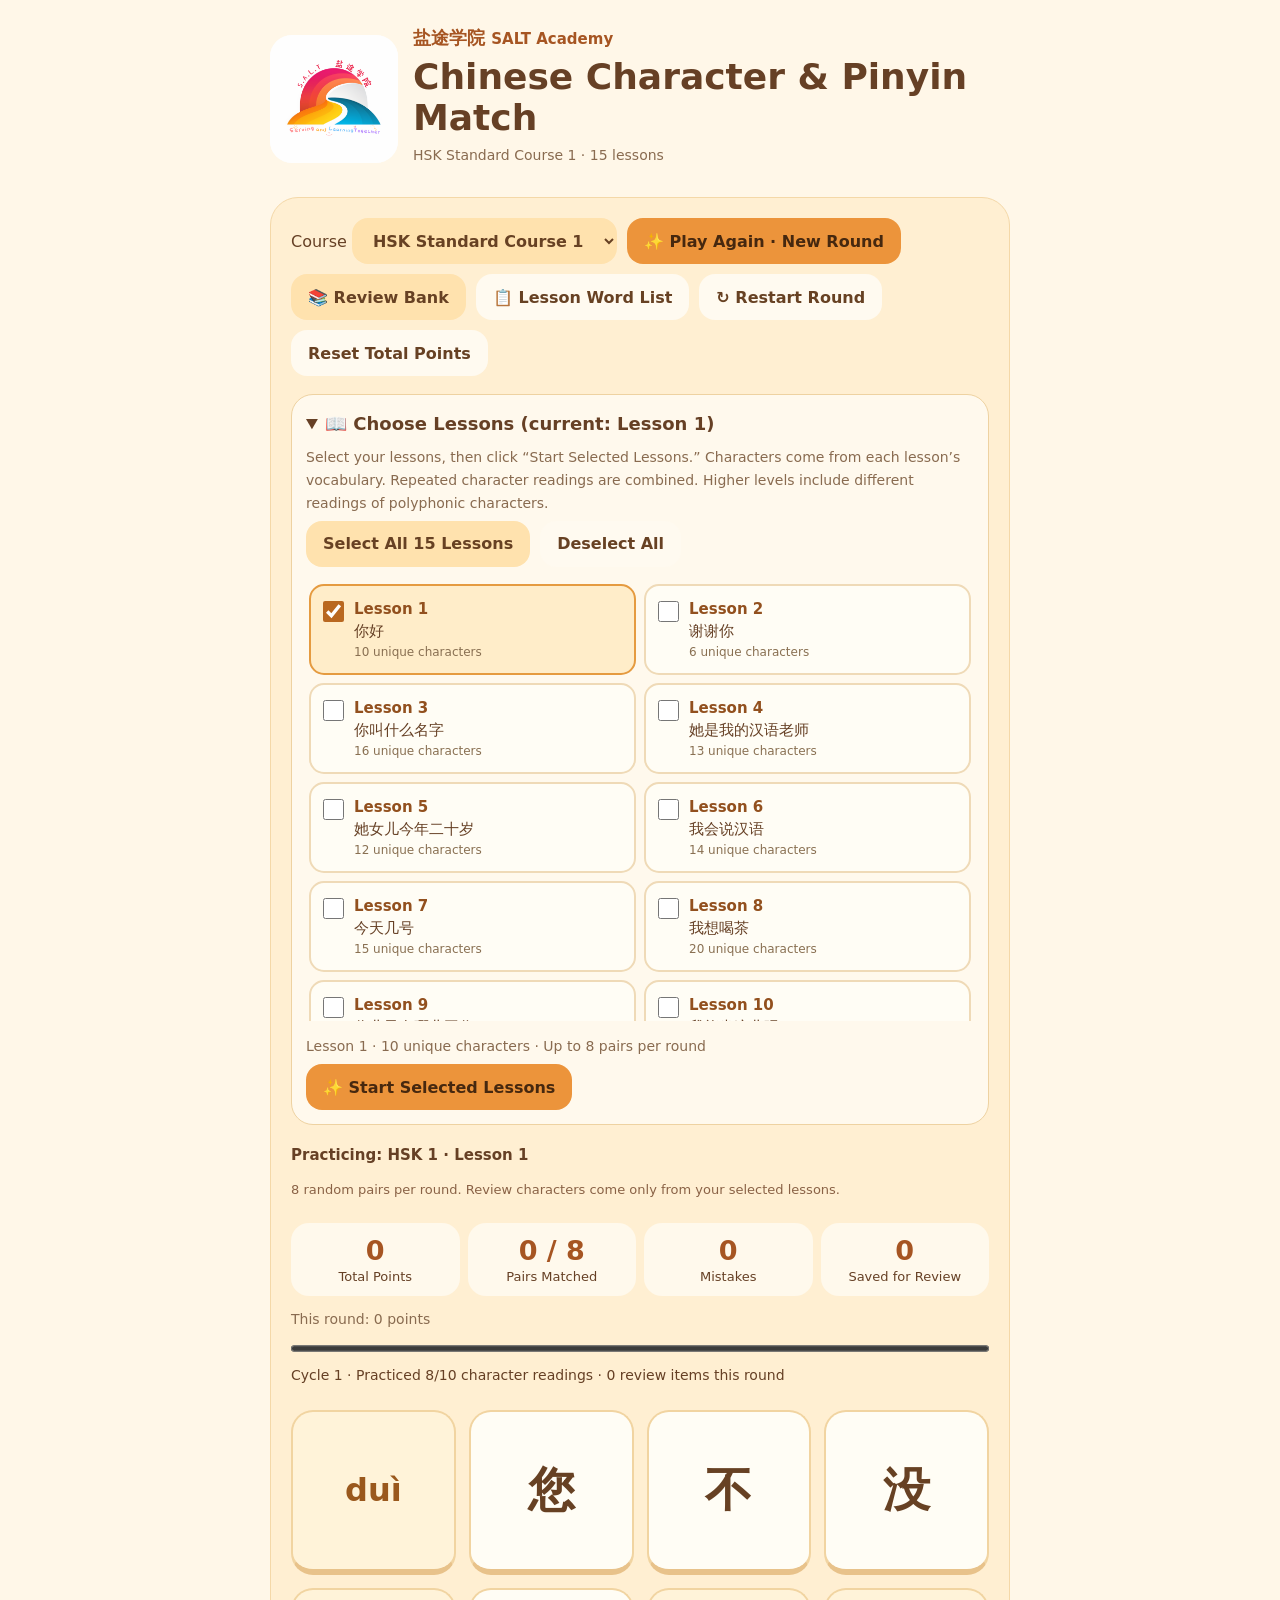
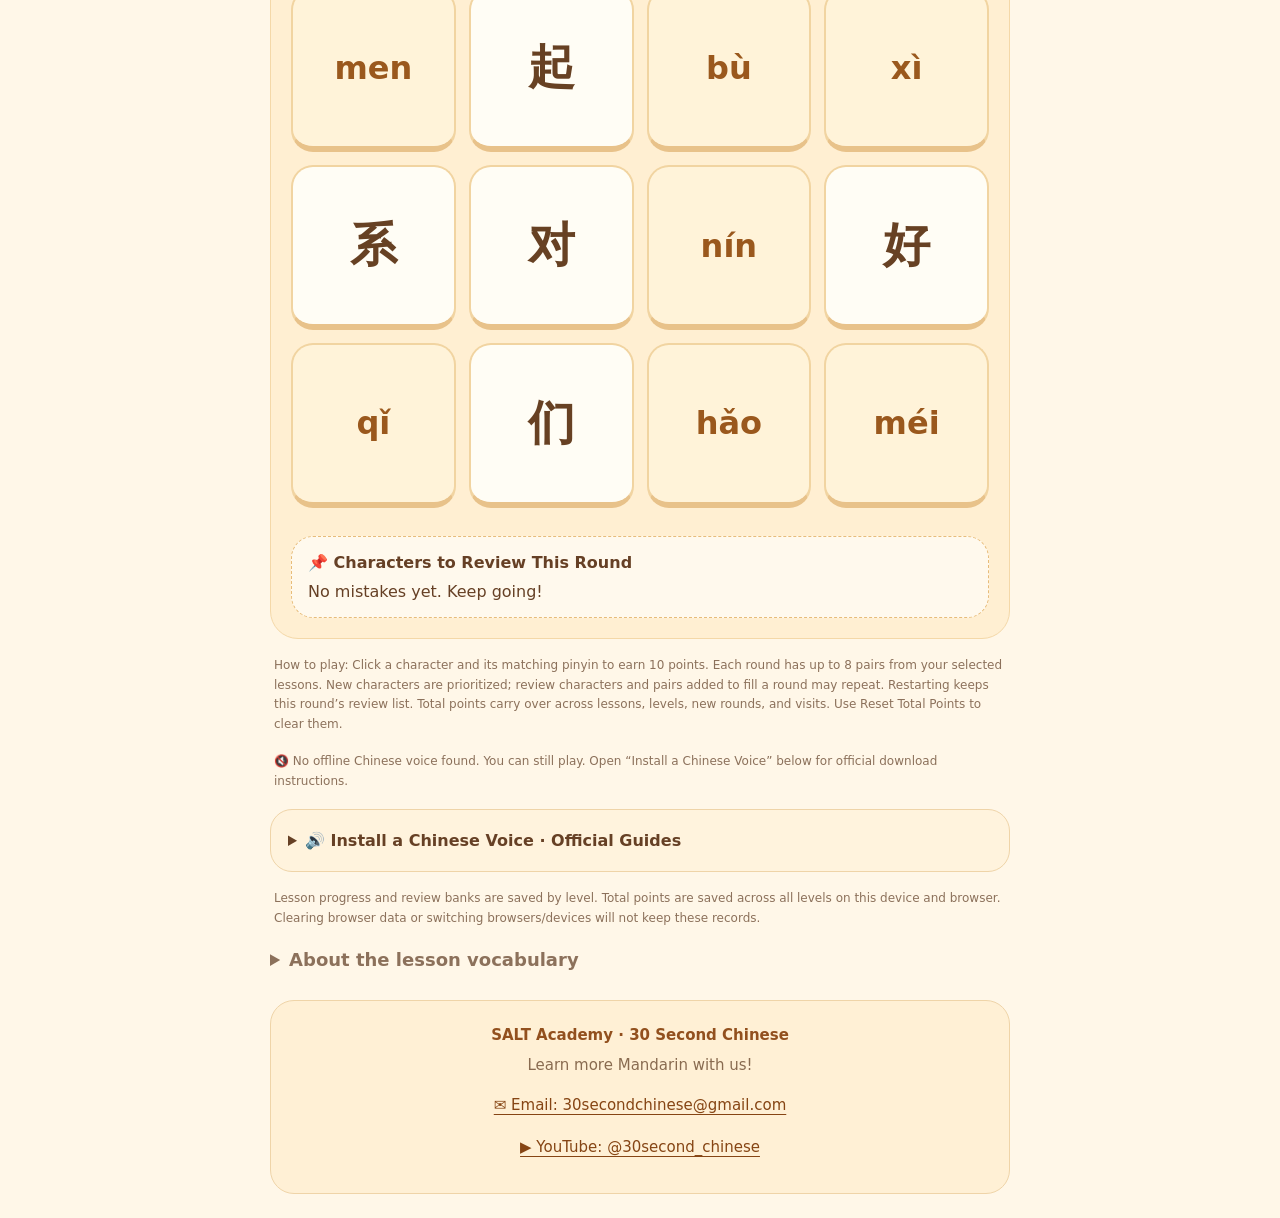
==== commit c9158c94: "Prefer ordinary word meanings over surname and abbreviation entries" ====
--- a/hsk-match/index.html
+++ b/hsk-match/index.html
@@ -19,7 +19,7 @@
 const LEGACY_DATA=[{"id":0,"char":"我","py":"wǒ","word":"我们","wp":"wǒ men"},{"id":1,"char":"你","py":"nǐ","word":"你好","wp":"nǐ hǎo"},{"id":2,"char":"他","py":"tā","word":"他们","wp":"tā men"},{"id":3,"char":"她","py":"tā","word":"她们","wp":"tā men"},{"id":4,"char":"们","py":"men","word":"我们","wp":"wǒ men"},{"id":5,"char":"人","py":"rén","word":"中国人","wp":"zhōng guó rén"},{"id":6,"char":"是","py":"shì","word":"是的","wp":"shì de"},{"id":7,"char":"不","py":"bù","word":"不喝","wp":"bù hē"},{"id":8,"char":"好","py":"hǎo","word":"好人","wp":"hǎo rén"},{"id":9,"char":"吗","py":"ma","word":"好吗","wp":"hǎo ma"},{"id":10,"char":"呢","py":"ne","word":"你呢","wp":"nǐ ne"},{"id":11,"char":"的","py":"de","word":"我的","wp":"wǒ de"},{"id":12,"char":"了","py":"le","word":"好了","wp":"hǎo le"},{"id":13,"char":"在","py":"zài","word":"在家","wp":"zài jiā"},{"id":14,"char":"有","py":"yǒu","word":"有钱","wp":"yǒu qián"},{"id":15,"char":"没","py":"méi","word":"没有","wp":"méi yǒu"},{"id":16,"char":"这","py":"zhè","word":"这里","wp":"zhè lǐ"},{"id":17,"char":"那","py":"nà","word":"那里","wp":"nà lǐ"},{"id":18,"char":"哪","py":"nǎ","word":"哪里","wp":"nǎ lǐ"},{"id":19,"char":"谁","py":"shéi","word":"是谁","wp":"shì shéi"},{"id":20,"char":"什","py":"shén","word":"什么","wp":"shén me"},{"id":21,"char":"么","py":"me","word":"什么","wp":"shén me"},{"id":22,"char":"几","py":"jǐ","word":"几个","wp":"jǐ gè"},{"id":23,"char":"多","py":"duō","word":"多少","wp":"duō shǎo"},{"id":24,"char":"少","py":"shǎo","word":"多少","wp":"duō shǎo"},{"id":25,"char":"一","py":"yī","word":"第一","wp":"dì yī"},{"id":26,"char":"二","py":"èr","word":"二月","wp":"èr yuè"},{"id":27,"char":"三","py":"sān","word":"三天","wp":"sān tiān"},{"id":28,"char":"四","py":"sì","word":"四个","wp":"sì gè"},{"id":29,"char":"五","py":"wǔ","word":"五月","wp":"wǔ yuè"},{"id":30,"char":"六","py":"liù","word":"六个","wp":"liù gè"},{"id":31,"char":"七","py":"qī","word":"七天","wp":"qī tiān"},{"id":32,"char":"八","py":"bā","word":"八月","wp":"bā yuè"},{"id":33,"char":"九","py":"jiǔ","word":"九个","wp":"jiǔ gè"},{"id":34,"char":"十","py":"shí","word":"十天","wp":"shí tiān"},{"id":35,"char":"零","py":"líng","word":"零个","wp":"líng gè"},{"id":36,"char":"个","py":"gè","word":"这个","wp":"zhè ge"},{"id":37,"char":"岁","py":"suì","word":"三岁","wp":"sān suì"},{"id":38,"char":"本","py":"běn","word":"一本书","wp":"yī běn shū"},{"id":39,"char":"些","py":"xiē","word":"这些","wp":"zhè xiē"},{"id":40,"char":"块","py":"kuài","word":"三块","wp":"sān kuài"},{"id":41,"char":"钱","py":"qián","word":"多少钱","wp":"duō shǎo qián"},{"id":42,"char":"大","py":"dà","word":"大人","wp":"dà rén"},{"id":43,"char":"小","py":"xiǎo","word":"小狗","wp":"xiǎo gǒu"},{"id":44,"char":"上","py":"shàng","word":"上学","wp":"shàng xué"},{"id":45,"char":"下","py":"xià","word":"下雨","wp":"xià yǔ"},{"id":46,"char":"中","py":"zhōng","word":"中国","wp":"zhōng guó"},{"id":47,"char":"国","py":"guó","word":"中国","wp":"zhōng guó"},{"id":48,"char":"北","py":"běi","word":"北京","wp":"běi jīng"},{"id":49,"char":"京","py":"jīng","word":"北京","wp":"běi jīng"},{"id":50,"char":"里","py":"lǐ","word":"这里","wp":"zhè lǐ"},{"id":51,"char":"前","py":"qián","word":"前面","wp":"qián miàn"},{"id":52,"char":"后","py":"hòu","word":"后面","wp":"hòu miàn"},{"id":53,"char":"面","py":"miàn","word":"前面","wp":"qián miàn"},{"id":54,"char":"家","py":"jiā","word":"回家","wp":"huí jiā"},{"id":55,"char":"学","py":"xué","word":"学生","wp":"xué sheng"},{"id":56,"char":"生","py":"shēng","word":"生日","wp":"shēng rì"},{"id":57,"char":"校","py":"xiào","word":"学校","wp":"xué xiào"},{"id":58,"char":"老","py":"lǎo","word":"老师","wp":"lǎo shī"},{"id":59,"char":"师","py":"shī","word":"老师","wp":"lǎo shī"},{"id":60,"char":"同","py":"tóng","word":"同学","wp":"tóng xué"},{"id":61,"char":"朋","py":"péng","word":"朋友","wp":"péng you"},{"id":62,"char":"友","py":"yǒu","word":"友好","wp":"yǒu hǎo"},{"id":63,"char":"爸","py":"bà","word":"爸爸","wp":"bà ba"},{"id":64,"char":"妈","py":"mā","word":"妈妈","wp":"mā ma"},{"id":65,"char":"儿","py":"ér","word":"儿子","wp":"ér zi"},{"id":66,"char":"子","py":"zǐ","word":"子女","wp":"zǐ nǚ"},{"id":67,"char":"女","py":"nǚ","word":"女儿","wp":"nǚ ér"},{"id":68,"char":"先","py":"xiān","word":"先生","wp":"xiān sheng"},{"id":69,"char":"姐","py":"jiě","word":"小姐","wp":"xiǎo jie"},{"id":70,"char":"医","py":"yī","word":"医生","wp":"yī shēng"},{"id":71,"char":"院","py":"yuàn","word":"医院","wp":"yī yuàn"},{"id":72,"char":"商","py":"shāng","word":"商店","wp":"shāng diàn"},{"id":73,"char":"店","py":"diàn","word":"商店","wp":"shāng diàn"},{"id":74,"char":"饭","py":"fàn","word":"米饭","wp":"mǐ fàn"},{"id":75,"char":"米","py":"mǐ","word":"米饭","wp":"mǐ fàn"},{"id":76,"char":"菜","py":"cài","word":"买菜","wp":"mǎi cài"},{"id":77,"char":"水","py":"shuǐ","word":"水果","wp":"shuǐ guǒ"},{"id":78,"char":"果","py":"guǒ","word":"水果","wp":"shuǐ guǒ"},{"id":79,"char":"苹","py":"píng","word":"苹果","wp":"píng guǒ"},{"id":80,"char":"茶","py":"chá","word":"喝茶","wp":"hē chá"},{"id":81,"char":"吃","py":"chī","word":"吃饭","wp":"chī fàn"},{"id":82,"char":"喝","py":"hē","word":"喝水","wp":"hē shuǐ"},{"id":83,"char":"买","py":"mǎi","word":"买书","wp":"mǎi shū"},{"id":84,"char":"看","py":"kàn","word":"看书","wp":"kàn shū"},{"id":85,"char":"听","py":"tīng","word":"听说","wp":"tīng shuō"},{"id":86,"char":"说","py":"shuō","word":"说话","wp":"shuō huà"},{"id":87,"char":"话","py":"huà","word":"电话","wp":"diàn huà"},{"id":88,"char":"读","py":"dú","word":"读书","wp":"dú shū"},{"id":89,"char":"写","py":"xiě","word":"写字","wp":"xiě zì"},{"id":90,"char":"字","py":"zì","word":"汉字","wp":"hàn zì"},{"id":91,"char":"汉","py":"hàn","word":"汉语","wp":"hàn yǔ"},{"id":92,"char":"语","py":"yǔ","word":"汉语","wp":"hàn yǔ"},{"id":93,"char":"书","py":"shū","word":"看书","wp":"kàn shū"},{"id":94,"char":"叫","py":"jiào","word":"叫人","wp":"jiào rén"},{"id":95,"char":"名","py":"míng","word":"名字","wp":"míng zi"},{"id":96,"char":"认","py":"rèn","word":"认识","wp":"rèn shi"},{"id":97,"char":"识","py":"shí","word":"识字","wp":"shí zì"},{"id":98,"char":"会","py":"huì","word":"开会","wp":"kāi huì"},{"id":99,"char":"能","py":"néng","word":"能来","wp":"néng lái"},{"id":100,"char":"想","py":"xiǎng","word":"想家","wp":"xiǎng jiā"},{"id":101,"char":"爱","py":"ài","word":"爱好","wp":"ài hào"},{"id":102,"char":"喜","py":"xǐ","word":"喜欢","wp":"xǐ huan"},{"id":103,"char":"欢","py":"huān","word":"欢乐","wp":"huān lè"},{"id":104,"char":"去","py":"qù","word":"去学校","wp":"qù xué xiào"},{"id":105,"char":"来","py":"lái","word":"回来","wp":"huí lái"},{"id":106,"char":"回","py":"huí","word":"回家","wp":"huí jiā"},{"id":107,"char":"住","py":"zhù","word":"住在","wp":"zhù zài"},{"id":108,"char":"坐","py":"zuò","word":"坐下","wp":"zuò xià"},{"id":109,"char":"做","py":"zuò","word":"做饭","wp":"zuò fàn"},{"id":110,"char":"开","py":"kāi","word":"开门","wp":"kāi mén"},{"id":111,"char":"工","py":"gōng","word":"工作","wp":"gōng zuò"},{"id":112,"char":"作","py":"zuò","word":"工作","wp":"gōng zuò"},{"id":113,"char":"睡","py":"shuì","word":"睡觉","wp":"shuì jiào"},{"id":114,"char":"觉","py":"jiào","word":"睡觉","wp":"shuì jiào"},{"id":115,"char":"打","py":"dǎ","word":"打电话","wp":"dǎ diàn huà"},{"id":116,"char":"电","py":"diàn","word":"电脑","wp":"diàn nǎo"},{"id":117,"char":"脑","py":"nǎo","word":"电脑","wp":"diàn nǎo"},{"id":118,"char":"视","py":"shì","word":"电视","wp":"diàn shì"},{"id":119,"char":"影","py":"yǐng","word":"电影","wp":"diàn yǐng"},{"id":120,"char":"天","py":"tiān","word":"今天","wp":"jīn tiān"},{"id":121,"char":"今","py":"jīn","word":"今天","wp":"jīn tiān"},{"id":122,"char":"明","py":"míng","word":"明天","wp":"míng tiān"},{"id":123,"char":"昨","py":"zuó","word":"昨天","wp":"zuó tiān"},{"id":124,"char":"年","py":"nián","word":"今年","wp":"jīn nián"},{"id":125,"char":"月","py":"yuè","word":"月亮","wp":"yuè liang"},{"id":126,"char":"日","py":"rì","word":"生日","wp":"shēng rì"},{"id":127,"char":"时","py":"shí","word":"时间","wp":"shí jiān"},{"id":128,"char":"候","py":"hòu","word":"时候","wp":"shí hou"},{"id":129,"char":"点","py":"diǎn","word":"三点","wp":"sān diǎn"},{"id":130,"char":"分","py":"fēn","word":"分钟","wp":"fēn zhōng"},{"id":131,"char":"钟","py":"zhōng","word":"分钟","wp":"fēn zhōng"},{"id":132,"char":"星","py":"xīng","word":"星期","wp":"xīng qī"},{"id":133,"char":"期","py":"qī","word":"星期","wp":"xīng qī"},{"id":134,"char":"午","py":"wǔ","word":"中午","wp":"zhōng wǔ"},{"id":135,"char":"现","py":"xiàn","word":"现在","wp":"xiàn zài"},{"id":136,"char":"冷","py":"lěng","word":"很冷","wp":"hěn lěng"},{"id":137,"char":"热","py":"rè","word":"很热","wp":"hěn rè"},{"id":138,"char":"雨","py":"yǔ","word":"下雨","wp":"xià yǔ"},{"id":139,"char":"气","py":"qì","word":"天气","wp":"tiān qì"},{"id":140,"char":"很","py":"hěn","word":"很好","wp":"hěn hǎo"},{"id":141,"char":"太","py":"tài","word":"太大","wp":"tài dà"},{"id":142,"char":"都","py":"dōu","word":"都是","wp":"dōu shì"},{"id":143,"char":"也","py":"yě","word":"也是","wp":"yě shì"},{"id":144,"char":"和","py":"hé","word":"我和你","wp":"wǒ hé nǐ"},{"id":145,"char":"请","py":"qǐng","word":"请坐","wp":"qǐng zuò"},{"id":146,"char":"谢","py":"xiè","word":"谢谢","wp":"xiè xie"},{"id":147,"char":"对","py":"duì","word":"对不起","wp":"duì bu qǐ"},{"id":148,"char":"起","py":"qǐ","word":"起来","wp":"qǐ lái"},{"id":149,"char":"客","py":"kè","word":"客人","wp":"kè rén"},{"id":150,"char":"关","py":"guān","word":"关系","wp":"guān xi"},{"id":151,"char":"系","py":"xì","word":"联系","wp":"lián xì"},{"id":152,"char":"再","py":"zài","word":"再见","wp":"zài jiàn"},{"id":153,"char":"见","py":"jiàn","word":"再见","wp":"zài jiàn"},{"id":154,"char":"猫","py":"māo","word":"小猫","wp":"xiǎo māo"},{"id":155,"char":"狗","py":"gǒu","word":"小狗","wp":"xiǎo gǒu"},{"id":156,"char":"东","py":"dōng","word":"东西","wp":"dōng xi"},{"id":157,"char":"西","py":"xī","word":"西边","wp":"xī biān"},{"id":158,"char":"衣","py":"yī","word":"衣服","wp":"yī fu"},{"id":159,"char":"服","py":"fú","word":"服装","wp":"fú zhuāng"},{"id":160,"char":"杯","py":"bēi","word":"杯子","wp":"bēi zi"},{"id":161,"char":"桌","py":"zhuō","word":"桌子","wp":"zhuō zi"},{"id":162,"char":"椅","py":"yǐ","word":"椅子","wp":"yǐ zi"},{"id":163,"char":"车","py":"chē","word":"火车","wp":"huǒ chē"},{"id":164,"char":"出","py":"chū","word":"出租车","wp":"chū zū chē"},{"id":165,"char":"租","py":"zū","word":"出租车","wp":"chū zū chē"},{"id":166,"char":"飞","py":"fēi","word":"飞机","wp":"fēi jī"},{"id":167,"char":"机","py":"jī","word":"飞机","wp":"fēi jī"},{"id":168,"char":"亮","py":"liàng","word":"漂亮","wp":"piào liang"},{"id":169,"char":"漂","py":"piào","word":"漂亮","wp":"piào liang"},{"id":170,"char":"高","py":"gāo","word":"高兴","wp":"gāo xìng"},{"id":171,"char":"兴","py":"xìng","word":"高兴","wp":"gāo xìng"},{"id":172,"char":"您","py":"nín","word":"您好","wp":"nín hǎo"},{"id":173,"char":"口","py":"kǒu","word":"人口","wp":"rén kǒu"},{"id":174,"char":"怎","py":"zěn","word":"怎么","wp":"zěn me"},{"id":175,"char":"问","py":"wèn","word":"请问","wp":"qǐng wèn"},{"id":176,"char":"号","py":"hào","word":"几号","wp":"jǐ hào"},{"id":177,"char":"样","py":"yàng","word":"怎么样","wp":"zěn me yàng"},{"id":178,"char":"身","py":"shēn","word":"身体","wp":"shēn tǐ"},{"id":179,"char":"体","py":"tǐ","word":"身体","wp":"shēn tǐ"},{"id":180,"char":"喂","py":"wèi","word":"喂","wp":"wèi"},{"id":181,"char":"习","py":"xí","word":"学习","wp":"xué xí"},{"id":182,"char":"给","py":"gěi","word":"给你","wp":"gěi nǐ"},{"id":183,"char":"吧","py":"ba","word":"好吧","wp":"hǎo ba"},{"id":184,"char":"啊","py":"a","word":"好啊","wp":"hǎo a"},{"id":185,"char":"美","py":"měi","word":"美国","wp":"měi guó"}];
 const LEGACY_LESSONS=[{"n":1,"title":"你好","words":[{"word":"你","wp":"nǐ"},{"word":"好","wp":"hǎo"},{"word":"您","wp":"nín"},{"word":"你们","wp":"nǐ men"},{"word":"对不起","wp":"duì bu qǐ"},{"word":"没关系","wp":"méi guān xi"}]},{"n":2,"title":"谢谢你","words":[{"word":"谢谢","wp":"xiè xie"},{"word":"不","wp":"bù"},{"word":"不客气","wp":"bú kè qi"},{"word":"再见","wp":"zài jiàn"}]},{"n":3,"title":"你叫什么名字","words":[{"word":"叫","wp":"jiào"},{"word":"什么","wp":"shén me"},{"word":"名字","wp":"míng zi"},{"word":"我","wp":"wǒ"},{"word":"是","wp":"shì"},{"word":"老师","wp":"lǎo shī"},{"word":"吗","wp":"ma"},{"word":"学生","wp":"xué sheng"},{"word":"人","wp":"rén"},{"word":"中国","wp":"zhōng guó"},{"word":"美国","wp":"měi guó"}]},{"n":4,"title":"她是我的汉语老师","words":[{"word":"她","wp":"tā"},{"word":"谁","wp":"shéi"},{"word":"的","wp":"de"},{"word":"汉语","wp":"hàn yǔ"},{"word":"哪","wp":"nǎ"},{"word":"国","wp":"guó"},{"word":"呢","wp":"ne"},{"word":"他","wp":"tā"},{"word":"同学","wp":"tóng xué"},{"word":"朋友","wp":"péng you"}]},{"n":5,"title":"她女儿今年二十岁","words":[{"word":"家","wp":"jiā"},{"word":"有","wp":"yǒu"},{"word":"口","wp":"kǒu"},{"word":"女儿","wp":"nǚ ér"},{"word":"几","wp":"jǐ"},{"word":"岁","wp":"suì"},{"word":"了","wp":"le"},{"word":"今年","wp":"jīn nián"},{"word":"多","wp":"duō"},{"word":"大","wp":"dà"}]},{"n":6,"title":"我会说汉语","words":[{"word":"会","wp":"huì"},{"word":"说","wp":"shuō"},{"word":"妈妈","wp":"mā ma"},{"word":"菜","wp":"cài"},{"word":"很","wp":"hěn"},{"word":"好吃","wp":"hǎo chī"},{"word":"做","wp":"zuò"},{"word":"写","wp":"xiě"},{"word":"汉字","wp":"hàn zì"},{"word":"字","wp":"zì"},{"word":"怎么","wp":"zěn me"},{"word":"读","wp":"dú"}]},{"n":7,"title":"今天几号","words":[{"word":"请","wp":"qǐng"},{"word":"问","wp":"wèn"},{"word":"今天","wp":"jīn tiān"},{"word":"号","wp":"hào"},{"word":"月","wp":"yuè"},{"word":"星期","wp":"xīng qī"},{"word":"昨天","wp":"zuó tiān"},{"word":"明天","wp":"míng tiān"},{"word":"去","wp":"qù"},{"word":"学校","wp":"xué xiào"},{"word":"看","wp":"kàn"},{"word":"书","wp":"shū"}]},{"n":8,"title":"我想喝茶","words":[{"word":"想","wp":"xiǎng"},{"word":"喝","wp":"hē"},{"word":"茶","wp":"chá"},{"word":"吃","wp":"chī"},{"word":"米饭","wp":"mǐ fàn"},{"word":"下午","wp":"xià wǔ"},{"word":"商店","wp":"shāng diàn"},{"word":"买","wp":"mǎi"},{"word":"个","wp":"gè"},{"word":"杯子","wp":"bēi zi"},{"word":"这","wp":"zhè"},{"word":"多少","wp":"duō shao"},{"word":"钱","wp":"qián"},{"word":"块","wp":"kuài"},{"word":"那","wp":"nà"}]},{"n":9,"title":"你儿子在哪儿工作","words":[{"word":"小","wp":"xiǎo"},{"word":"猫","wp":"māo"},{"word":"在","wp":"zài"},{"word":"那儿","wp":"nàr"},{"word":"狗","wp":"gǒu"},{"word":"椅子","wp":"yǐ zi"},{"word":"下面","wp":"xià miàn"},{"word":"哪儿","wp":"nǎr"},{"word":"工作","wp":"gōng zuò"},{"word":"儿子","wp":"ér zi"},{"word":"医院","wp":"yī yuàn"},{"word":"医生","wp":"yī shēng"},{"word":"爸爸","wp":"bà ba"}]},{"n":10,"title":"我能坐这儿吗","words":[{"word":"桌子","wp":"zhuō zi"},{"word":"上","wp":"shàng"},{"word":"电脑","wp":"diàn nǎo"},{"word":"和","wp":"hé"},{"word":"本","wp":"běn"},{"word":"里","wp":"lǐ"},{"word":"前面","wp":"qián miàn"},{"word":"后面","wp":"hòu miàn"},{"word":"这儿","wp":"zhèr"},{"word":"没有","wp":"méi yǒu"},{"word":"能","wp":"néng"},{"word":"坐","wp":"zuò"}]},{"n":11,"title":"现在几点","words":[{"word":"现在","wp":"xiàn zài"},{"word":"点","wp":"diǎn"},{"word":"分","wp":"fēn"},{"word":"中午","wp":"zhōng wǔ"},{"word":"吃饭","wp":"chī fàn"},{"word":"时候","wp":"shí hou"},{"word":"回","wp":"huí"},{"word":"我们","wp":"wǒ men"},{"word":"电影","wp":"diàn yǐng"},{"word":"住","wp":"zhù"},{"word":"前","wp":"qián"},{"word":"北京","wp":"běi jīng"}]},{"n":12,"title":"明天天气怎么样","words":[{"word":"天气","wp":"tiān qì"},{"word":"怎么样","wp":"zěn me yàng"},{"word":"太","wp":"tài"},{"word":"热","wp":"rè"},{"word":"冷","wp":"lěng"},{"word":"下雨","wp":"xià yǔ"},{"word":"小姐","wp":"xiǎo jiě"},{"word":"来","wp":"lái"},{"word":"身体","wp":"shēn tǐ"},{"word":"爱","wp":"ài"},{"word":"些","wp":"xiē"},{"word":"水果","wp":"shuǐ guǒ"},{"word":"水","wp":"shuǐ"}]},{"n":13,"title":"他在学做中国菜呢","words":[{"word":"喂","wp":"wèi"},{"word":"也","wp":"yě"},{"word":"学习","wp":"xué xí"},{"word":"上午","wp":"shàng wǔ"},{"word":"睡觉","wp":"shuì jiào"},{"word":"电视","wp":"diàn shì"},{"word":"喜欢","wp":"xǐ huan"},{"word":"给","wp":"gěi"},{"word":"打电话","wp":"dǎ diàn huà"},{"word":"吧","wp":"ba"}]},{"n":14,"title":"她买了不少衣服","words":[{"word":"东西","wp":"dōng xi"},{"word":"一点儿","wp":"yì diǎnr"},{"word":"苹果","wp":"píng guǒ"},{"word":"看见","wp":"kàn jiàn"},{"word":"先生","wp":"xiān sheng"},{"word":"开","wp":"kāi"},{"word":"车","wp":"chē"},{"word":"回来","wp":"huí lai"},{"word":"分钟","wp":"fēn zhōng"},{"word":"后","wp":"hòu"},{"word":"衣服","wp":"yī fu"},{"word":"漂亮","wp":"piào liang"},{"word":"啊","wp":"a"},{"word":"少","wp":"shǎo"},{"word":"这些","wp":"zhè xiē"},{"word":"都","wp":"dōu"}]},{"n":15,"title":"我是坐飞机来的","words":[{"word":"认识","wp":"rèn shi"},{"word":"年","wp":"nián"},{"word":"大学","wp":"dà xué"},{"word":"饭店","wp":"fàn diàn"},{"word":"出租车","wp":"chū zū chē"},{"word":"一起","wp":"yì qǐ"},{"word":"高兴","wp":"gāo xìng"},{"word":"听","wp":"tīng"},{"word":"飞机","wp":"fēi jī"}]}];
 const COURSES={"2":{"lessons":[{"n":1,"title":"九月去北京旅游最好","book":"","words":[{"word":"觉得","wp":"jué de","syllables":["jué","de"]},{"word":"旅游","wp":"lǚ yóu","syllables":["lǚ","yóu"]},{"word":"它","wp":"tā","syllables":["tā"]},{"word":"踢足球","wp":"tī zú qiú","syllables":["tī","zú","qiú"]},{"word":"为什么","wp":"wèi shén me","syllables":["wèi","shén","me"]},{"word":"新","wp":"xīn","syllables":["xīn"]},{"word":"眼睛","wp":"yǎn jing","syllables":["yǎn","jing"]},{"word":"要","wp":"yào","syllables":["yào"]},{"word":"也","wp":"yě","syllables":["yě"]},{"word":"一起","wp":"yī qǐ","syllables":["yī","qǐ"]},{"word":"运动","wp":"yùn dòng","syllables":["yùn","dòng"]},{"word":"最","wp":"zuì","syllables":["zuì"]}]},{"n":2,"title":"我每天六点起床","book":"","words":[{"word":"出","wp":"chū","syllables":["chū"]},{"word":"高","wp":"gāo","syllables":["gāo"]},{"word":"忙","wp":"máng","syllables":["máng"]},{"word":"每","wp":"měi","syllables":["měi"]},{"word":"跑步","wp":"pǎo bù","syllables":["pǎo","bù"]},{"word":"起床","wp":"qǐ chuáng","syllables":["qǐ","chuáng"]},{"word":"身体","wp":"shēn tǐ","syllables":["shēn","tǐ"]},{"word":"生病","wp":"shēng bìng","syllables":["shēng","bìng"]},{"word":"时间","wp":"shí jiān","syllables":["shí","jiān"]},{"word":"休息","wp":"xiū xi","syllables":["xiū","xi"]},{"word":"药","wp":"yào","syllables":["yào"]},{"word":"早上","wp":"zǎo shang","syllables":["zǎo","shang"]},{"word":"知道","wp":"zhī dào","syllables":["zhī","dào"]},{"word":"米","wp":"mǐ","syllables":["mǐ"]},{"word":"出院","wp":"chū yuàn","syllables":["chū","yuàn"]}]},{"n":3,"title":"左边那个红色的是我的","book":"","words":[{"word":"报纸","wp":"bào zhǐ","syllables":["bào","zhǐ"]},{"word":"房间","wp":"fáng jiān","syllables":["fáng","jiān"]},{"word":"红","wp":"hóng","syllables":["hóng"]},{"word":"牛奶","wp":"niú nǎi","syllables":["niú","nǎi"]},{"word":"旁边","wp":"páng biān","syllables":["páng","biān"]},{"word":"千","wp":"qiān","syllables":["qiān"]},{"word":"手表","wp":"shǒu biǎo","syllables":["shǒu","biǎo"]},{"word":"送","wp":"sòng","syllables":["sòng"]},{"word":"颜色","wp":"yán sè","syllables":["yán","sè"]},{"word":"一下","wp":"yī xià","syllables":["yī","xià"]},{"word":"丈夫","wp":"zhàng fu","syllables":["zhàng","fu"]},{"word":"真","wp":"zhēn","syllables":["zhēn"]},{"word":"左边","wp":"zuǒ bian","syllables":["zuǒ","bian"]},{"word":"粉色","wp":"fěn sè","syllables":["fěn","sè"]},{"word":"粉","wp":"fěn","syllables":["fěn"]},{"word":"红色","wp":"hóng sè","syllables":["hóng","sè"]}]},{"n":4,"title":"这个工作是他帮我介绍的","book":"","words":[{"word":"长","wp":"cháng","syllables":["cháng"]},{"word":"非常","wp":"fēi cháng","syllables":["fēi","cháng"]},{"word":"给","wp":"gěi","syllables":["gěi"]},{"word":"介绍","wp":"jiè shào","syllables":["jiè","shào"]},{"word":"开始","wp":"kāi shǐ","syllables":["kāi","shǐ"]},{"word":"快乐","wp":"kuài lè","syllables":["kuài","lè"]},{"word":"两","wp":"liǎng","syllables":["liǎng"]},{"word":"生日","wp":"shēng rì","syllables":["shēng","rì"]},{"word":"晚上","wp":"wǎn shang","syllables":["wǎn","shang"]},{"word":"问","wp":"wèn","syllables":["wèn"]},{"word":"已经","wp":"yǐ jīng","syllables":["yǐ","jīng"]},{"word":"接","wp":"jiē","syllables":["jiē"]},{"word":"帮","wp":"bāng","syllables":["bāng"]}]},{"n":5,"title":"就买这件吧","book":"","words":[{"word":"吧","wp":"ba","syllables":["ba"]},{"word":"对","wp":"duì","syllables":["duì"]},{"word":"还","wp":"hái","syllables":["hái"]},{"word":"件","wp":"jiàn","syllables":["jiàn"]},{"word":"就","wp":"jiù","syllables":["jiù"]},{"word":"咖啡","wp":"kā fēi","syllables":["kā","fēi"]},{"word":"考试","wp":"kǎo shì","syllables":["kǎo","shì"]},{"word":"可以","wp":"kě yǐ","syllables":["kě","yǐ"]},{"word":"意思","wp":"yì si","syllables":["yì","si"]},{"word":"鱼","wp":"yú","syllables":["yú"]},{"word":"准备","wp":"zhǔn bèi","syllables":["zhǔn","bèi"]},{"word":"以后","wp":"yǐ hòu","syllables":["yǐ","hòu"]},{"word":"不错","wp":"bù cuò","syllables":["bù","cuò"]},{"word":"外面","wp":"wài miàn","syllables":["wài","miàn"]}]},{"n":6,"title":"你怎么不吃了","book":"","words":[{"word":"打篮球","wp":"dǎ lán qiú","syllables":["dǎ","lán","qiú"]},{"word":"好吃","wp":"hǎo chī","syllables":["hǎo","chī"]},{"word":"姐姐","wp":"jiě jie","syllables":["jiě","jie"]},{"word":"门","wp":"mén","syllables":["mén"]},{"word":"面条","wp":"miàn tiáo","syllables":["miàn","tiáo"]},{"word":"所以","wp":"suǒ yǐ","syllables":["suǒ","yǐ"]},{"word":"外","wp":"wài","syllables":["wài"]},{"word":"羊肉","wp":"yáng ròu","syllables":["yáng","ròu"]},{"word":"因为","wp":"yīn wèi","syllables":["yīn","wèi"]},{"word":"游泳","wp":"yóu yǒng","syllables":["yóu","yǒng"]},{"word":"公斤","wp":"gōng jīn","syllables":["gōng","jīn"]},{"word":"经常","wp":"jīng cháng","syllables":["jīng","cháng"]},{"word":"自行车","wp":"zì xíng chē","syllables":["zì","xíng","chē"]}]},{"n":7,"title":"你家离公司远吗","book":"","words":[{"word":"到","wp":"dào","syllables":["dào"]},{"word":"公共汽车","wp":"gōng gòng qì chē","syllables":["gōng","gòng","qì","chē"]},{"word":"公司","wp":"gōng sī","syllables":["gōng","sī"]},{"word":"机场","wp":"jī chǎng","syllables":["jī","chǎng"]},{"word":"教室","wp":"jiào shì","syllables":["jiào","shì"]},{"word":"快","wp":"kuài","syllables":["kuài"]},{"word":"离","wp":"lí","syllables":["lí"]},{"word":"路","wp":"lù","syllables":["lù"]},{"word":"慢","wp":"màn","syllables":["màn"]},{"word":"小时","wp":"xiǎo shí","syllables":["xiǎo","shí"]},{"word":"远","wp":"yuǎn","syllables":["yuǎn"]},{"word":"走","wp":"zǒu","syllables":["zǒu"]},{"word":"过","wp":"guò","syllables":["guò"]}]},{"n":8,"title":"让我想想再告诉你","book":"","words":[{"word":"白","wp":"bái","syllables":["bái"]},{"word":"等","wp":"děng","syllables":["děng"]},{"word":"服务员","wp":"fú wù yuán","syllables":["fú","wù","yuán"]},{"word":"告诉","wp":"gào su","syllables":["gào","su"]},{"word":"贵","wp":"guì","syllables":["guì"]},{"word":"黑","wp":"hēi","syllables":["hēi"]},{"word":"让","wp":"ràng","syllables":["ràng"]},{"word":"事情","wp":"shì qing","syllables":["shì","qing"]},{"word":"再","wp":"zài","syllables":["zài"]},{"word":"找","wp":"zhǎo","syllables":["zhǎo"]}]},{"n":9,"title":"题太多，我没做完","book":"","words":[{"word":"从","wp":"cóng","syllables":["cóng"]},{"word":"错","wp":"cuò","syllables":["cuò"]},{"word":"第一","wp":"dì yī","syllables":["dì","yī"]},{"word":"懂","wp":"dǒng","syllables":["dǒng"]},{"word":"上班","wp":"shàng bān","syllables":["shàng","bān"]},{"word":"题","wp":"tí","syllables":["tí"]},{"word":"跳舞","wp":"tiào wǔ","syllables":["tiào","wǔ"]},{"word":"完","wp":"wán","syllables":["wán"]},{"word":"问题","wp":"wèn tí","syllables":["wèn","tí"]},{"word":"希望","wp":"xī wàng","syllables":["xī","wàng"]},{"word":"欢迎","wp":"huān yíng","syllables":["huān","yíng"]}]},{"n":10,"title":"别找了，手机在桌子上呢","book":"","words":[{"word":"帮助","wp":"bāng zhù","syllables":["bāng","zhù"]},{"word":"别","wp":"bié","syllables":["bié"]},{"word":"哥哥","wp":"gē ge","syllables":["gē","ge"]},{"word":"鸡蛋","wp":"jī dàn","syllables":["jī","dàn"]},{"word":"课","wp":"kè","syllables":["kè"]},{"word":"手机","wp":"shǒu jī","syllables":["shǒu","jī"]},{"word":"西瓜","wp":"xī guā","syllables":["xī","guā"]},{"word":"洗","wp":"xǐ","syllables":["xǐ"]},{"word":"正在","wp":"zhèng zài","syllables":["zhèng","zài"]}]},{"n":11,"title":"他比我大三岁","book":"","words":[{"word":"比","wp":"bǐ","syllables":["bǐ"]},{"word":"唱歌","wp":"chàng gē","syllables":["chàng","gē"]},{"word":"孩子","wp":"hái zi","syllables":["hái","zi"]},{"word":"可能","wp":"kě néng","syllables":["kě","néng"]},{"word":"男","wp":"nán","syllables":["nán"]},{"word":"女","wp":"nǚ","syllables":["nǚ"]},{"word":"便宜","wp":"pián yi","syllables":["pián","yi"]},{"word":"去年","wp":"qù nián","syllables":["qù","nián"]},{"word":"说话","wp":"shuō huà","syllables":["shuō","huà"]},{"word":"姓","wp":"xìng","syllables":["xìng"]},{"word":"右边","wp":"yòu bian","syllables":["yòu","bian"]}]},{"n":12,"title":"你穿得太少了","book":"","words":[{"word":"穿","wp":"chuān","syllables":["chuān"]},{"word":"得","wp":"de","syllables":["de"]},{"word":"弟弟","wp":"dì di","syllables":["dì","di"]},{"word":"进","wp":"jìn","syllables":["jìn"]},{"word":"近","wp":"jìn","syllables":["jìn"]},{"word":"零","wp":"líng","syllables":["líng"]},{"word":"妻子","wp":"qī zi","syllables":["qī","zi"]},{"word":"雪","wp":"xuě","syllables":["xuě"]},{"word":"度","wp":"dù","syllables":["dù"]}]},{"n":13,"title":"门开着呢","book":"","words":[{"word":"宾馆","wp":"bīn guǎn","syllables":["bīn","guǎn"]},{"word":"铅笔","wp":"qiān bǐ","syllables":["qiān","bǐ"]},{"word":"往","wp":"wǎng","syllables":["wǎng"]},{"word":"笑","wp":"xiào","syllables":["xiào"]},{"word":"着","wp":"zhe","syllables":["zhe"]},{"word":"班","wp":"bān","syllables":["bān"]},{"word":"拿","wp":"ná","syllables":["ná"]},{"word":"一直","wp":"yī zhí","syllables":["yī","zhí"]},{"word":"长","wp":"cháng","syllables":["cháng"]},{"word":"路口","wp":"lù kǒu","syllables":["lù","kǒu"]},{"word":"手","wp":"shǒu","syllables":["shǒu"]}]},{"n":14,"title":"你看过那个电影吗","book":"","words":[{"word":"百","wp":"bǎi","syllables":["bǎi"]},{"word":"次","wp":"cì","syllables":["cì"]},{"word":"但是","wp":"dàn shì","syllables":["dàn","shì"]},{"word":"晴","wp":"qíng","syllables":["qíng"]},{"word":"虽然","wp":"suī rán","syllables":["suī","rán"]},{"word":"玩儿","wp":"wán ér","syllables":["wán","ér"]},{"word":"有意思","wp":"yǒu yì si","syllables":["yǒu","yì","si"]}]},{"n":15,"title":"新年就要到了","book":"","words":[{"word":"大家","wp":"dà jiā","syllables":["dà","jiā"]},{"word":"火车站","wp":"huǒ chē zhàn","syllables":["huǒ","chē","zhàn"]},{"word":"妹妹","wp":"mèi mei","syllables":["mèi","mei"]},{"word":"票","wp":"piào","syllables":["piào"]},{"word":"日","wp":"rì","syllables":["rì"]},{"word":"阴","wp":"yīn","syllables":["yīn"]},{"word":"更","wp":"gèng","syllables":["gèng"]},{"word":"新年","wp":"xīn nián","syllables":["xīn","nián"]}]}]},"3":{"lessons":[{"n":1,"title":"周末你有什么打算","book":"","words":[{"word":"啊","wp":"a","syllables":["a"]},{"word":"搬","wp":"bān","syllables":["bān"]},{"word":"北方","wp":"běi fāng","syllables":["běi","fāng"]},{"word":"打算","wp":"dǎ suàn","syllables":["dǎ","suàn"]},{"word":"带","wp":"dài","syllables":["dài"]},{"word":"地图","wp":"dì tú","syllables":["dì","tú"]},{"word":"复习","wp":"fù xí","syllables":["fù","xí"]},{"word":"跟","wp":"gēn","syllables":["gēn"]},{"word":"面包","wp":"miàn bāo","syllables":["miàn","bāo"]},{"word":"南方","wp":"nán fāng","syllables":["nán","fāng"]},{"word":"一直","wp":"yī zhí","syllables":["yī","zhí"]},{"word":"游戏","wp":"yóu xì","syllables":["yóu","xì"]},{"word":"着急","wp":"zháo jí","syllables":["zháo","jí"]},{"word":"周末","wp":"zhōu mò","syllables":["zhōu","mò"]},{"word":"作业","wp":"zuò yè","syllables":["zuò","yè"]}]},{"n":2,"title":"他什么时候回来","book":"","words":[{"word":"把","wp":"bǎ","syllables":["bǎ"]},{"word":"办公室","wp":"bàn gōng shì","syllables":["bàn","gōng","shì"]},{"word":"脚","wp":"jiǎo","syllables":["jiǎo"]},{"word":"经理","wp":"jīng lǐ","syllables":["jīng","lǐ"]},{"word":"辆","wp":"liàng","syllables":["liàng"]},{"word":"楼","wp":"lóu","syllables":["lóu"]},{"word":"拿","wp":"ná","syllables":["ná"]},{"word":"难","wp":"nán","syllables":["nán"]},{"word":"胖","wp":"pàng","syllables":["pàng"]},{"word":"其实","wp":"qí shí","syllables":["qí","shí"]},{"word":"容易","wp":"róng yì","syllables":["róng","yì"]},{"word":"伞","wp":"sǎn","syllables":["sǎn"]},{"word":"瘦","wp":"shòu","syllables":["shòu"]},{"word":"树","wp":"shù","syllables":["shù"]},{"word":"疼","wp":"téng","syllables":["téng"]},{"word":"腿","wp":"tuǐ","syllables":["tuǐ"]},{"word":"秘书","wp":"mì shū","syllables":["mì","shū"]},{"word":"太太","wp":"tài tai","syllables":["tài","tai"]},{"word":"办事","wp":"bàn shì","syllables":["bàn","shì"]},{"word":"每天","wp":"měi tiān","syllables":["měi","tiān"]},{"word":"上","wp":"shàng","syllables":["shàng"]}]},{"n":3,"title":"桌子上放着很多饮料","book":"","words":[{"word":"衬衫","wp":"chèn shān","syllables":["chèn","shān"]},{"word":"放","wp":"fàng","syllables":["fàng"]},{"word":"还是","wp":"hái shi","syllables":["hái","shi"]},{"word":"花","wp":"huā","syllables":["huā"]},{"word":"或者","wp":"huò zhě","syllables":["huò","zhě"]},{"word":"记得","wp":"jì de","syllables":["jì","de"]},{"word":"裤子","wp":"kù zi","syllables":["kù","zi"]},{"word":"绿","wp":"lǜ","syllables":["lǜ"]},{"word":"爬山","wp":"pá shān","syllables":["pá","shān"]},{"word":"舒服","wp":"shū fu","syllables":["shū","fu"]},{"word":"甜","wp":"tián","syllables":["tián"]},{"word":"条","wp":"tiáo","syllables":["tiáo"]},{"word":"小心","wp":"xiǎo xīn","syllables":["xiǎo","xīn"]},{"word":"新鲜","wp":"xīn xiān","syllables":["xīn","xiān"]},{"word":"饮料","wp":"yǐn liào","syllables":["yǐn","liào"]},{"word":"又","wp":"yòu","syllables":["yòu"]},{"word":"元","wp":"yuán","syllables":["yuán"]},{"word":"只","wp":"zhǐ","syllables":["zhǐ"]}]},{"n":4,"title":"她总是笑着跟客人说话","book":"","words":[{"word":"比赛","wp":"bǐ sài","syllables":["bǐ","sài"]},{"word":"超市","wp":"chāo shì","syllables":["chāo","shì"]},{"word":"聪明","wp":"cōng ming","syllables":["cōng","ming"]},{"word":"蛋糕","wp":"dàn gāo","syllables":["dàn","gāo"]},{"word":"饿","wp":"è","syllables":["è"]},{"word":"分","wp":"fēn","syllables":["fēn"]},{"word":"回答","wp":"huí dá","syllables":["huí","dá"]},{"word":"角","wp":"jiǎo","syllables":["jiǎo"]},{"word":"客人","wp":"kè rén","syllables":["kè","rén"]},{"word":"年级","wp":"nián jí","syllables":["nián","jí"]},{"word":"年轻","wp":"nián qīng","syllables":["nián","qīng"]},{"word":"努力","wp":"nǔ lì","syllables":["nǔ","lì"]},{"word":"热情","wp":"rè qíng","syllables":["rè","qíng"]},{"word":"认真","wp":"rèn zhēn","syllables":["rèn","zhēn"]},{"word":"站","wp":"zhàn","syllables":["zhàn"]},{"word":"照片","wp":"zhào piàn","syllables":["zhào","piàn"]},{"word":"总是","wp":"zǒng shì","syllables":["zǒng","shì"]},{"word":"女孩儿","wp":"nǚ hái ér","syllables":["nǚ","hái","ér"]},{"word":"鲜花","wp":"xiān huā","syllables":["xiān","huā"]},{"word":"照","wp":"zhào","syllables":["zhào"]}]},{"n":5,"title":"我最近越来越胖了","book":"","words":[{"word":"草","wp":"cǎo","syllables":["cǎo"]},{"word":"春天","wp":"chūn tiān","syllables":["chūn","tiān"]},{"word":"当然","wp":"dāng rán","syllables":["dāng","rán"]},{"word":"发烧","wp":"fā shāo","syllables":["fā","shāo"]},{"word":"感冒","wp":"gǎn mào","syllables":["gǎn","mào"]},{"word":"季节","wp":"jì jié","syllables":["jì","jié"]},{"word":"裙子","wp":"qún zi","syllables":["qún","zi"]},{"word":"为","wp":"wèi","syllables":["wèi"]},{"word":"夏天","wp":"xià tiān","syllables":["xià","tiān"]},{"word":"用","wp":"yòng","syllables":["yòng"]},{"word":"越","wp":"yuè","syllables":["yuè"]},{"word":"照顾","wp":"zhào gu","syllables":["zhào","gu"]},{"word":"最近","wp":"zuì jìn","syllables":["zuì","jìn"]},{"word":"开","wp":"kāi","syllables":["kāi"]},{"word":"听说","wp":"tīng shuō","syllables":["tīng","shuō"]},{"word":"有点儿","wp":"yǒu diǎn ér","syllables":["yǒu","diǎn","ér"]}]},{"n":6,"title":"怎么突然找不到了","book":"","words":[{"word":"帮忙","wp":"bāng máng","syllables":["bāng","máng"]},{"word":"锻炼","wp":"duàn liàn","syllables":["duàn","liàn"]},{"word":"刚才","wp":"gāng cái","syllables":["gāng","cái"]},{"word":"更","wp":"gèng","syllables":["gèng"]},{"word":"公园","wp":"gōng yuán","syllables":["gōng","yuán"]},{"word":"讲","wp":"jiǎng","syllables":["jiǎng"]},{"word":"离开","wp":"lí kāi","syllables":["lí","kāi"]},{"word":"聊天儿","wp":"liáo tiān ér","syllables":["liáo","tiān","ér"]},{"word":"明白","wp":"míng bai","syllables":["míng","bai"]},{"word":"清楚","wp":"qīng chu","syllables":["qīng","chu"]},{"word":"特别","wp":"tè bié","syllables":["tè","bié"]},{"word":"突然","wp":"tū rán","syllables":["tū","rán"]},{"word":"音乐","wp":"yīn yuè","syllables":["yīn","yuè"]},{"word":"睡着","wp":"shuì zháo","syllables":["shuì","zháo"]},{"word":"眼镜","wp":"yǎn jìng","syllables":["yǎn","jìng"]},{"word":"帮","wp":"bāng","syllables":["bāng"]},{"word":"刚","wp":"gāng","syllables":["gāng"]},{"word":"音乐会","wp":"yīn yuè huì","syllables":["yīn","yuè","huì"]}]},{"n":7,"title":"我跟她都认识五年了","book":"","words":[{"word":"半","wp":"bàn","syllables":["bàn"]},{"word":"差","wp":"chà","syllables":["chà"]},{"word":"迟到","wp":"chí dào","syllables":["chí","dào"]},{"word":"感兴趣","wp":"gǎn xìng qù","syllables":["gǎn","xìng","qù"]},{"word":"欢迎","wp":"huān yíng","syllables":["huān","yíng"]},{"word":"接","wp":"jiē","syllables":["jiē"]},{"word":"结婚","wp":"jié hūn","syllables":["jié","hūn"]},{"word":"久","wp":"jiǔ","syllables":["jiǔ"]},{"word":"刻","wp":"kè","syllables":["kè"]},{"word":"同事","wp":"tóng shì","syllables":["tóng","shì"]},{"word":"以前","wp":"yǐ qián","syllables":["yǐ","qián"]},{"word":"银行","wp":"yín háng","syllables":["yín","háng"]},{"word":"到时候","wp":"dào shí hòu","syllables":["dào","shí","hòu"]},{"word":"以后","wp":"yǐ hòu","syllables":["yǐ","hòu"]},{"word":"怎么办","wp":"zěn me bàn","syllables":["zěn","me","bàn"]}]},{"n":8,"title":"你去哪儿我就去哪儿","book":"","words":[{"word":"安静","wp":"ān jìng","syllables":["ān","jìng"]},{"word":"变化","wp":"biàn huà","syllables":["biàn","huà"]},{"word":"层","wp":"céng","syllables":["céng"]},{"word":"电梯","wp":"diàn tī","syllables":["diàn","tī"]},{"word":"害怕","wp":"hài pà","syllables":["hài","pà"]},{"word":"几乎","wp":"jī hū","syllables":["jī","hū"]},{"word":"见面","wp":"jiàn miàn","syllables":["jiàn","miàn"]},{"word":"健康","wp":"jiàn kāng","syllables":["jiàn","kāng"]},{"word":"老","wp":"lǎo","syllables":["lǎo"]},{"word":"马上","wp":"mǎ shàng","syllables":["mǎ","shàng"]},{"word":"满意","wp":"mǎn yì","syllables":["mǎn","yì"]},{"word":"洗手间","wp":"xǐ shǒu jiān","syllables":["xǐ","shǒu","jiān"]},{"word":"熊猫","wp":"xióng māo","syllables":["xióng","māo"]},{"word":"一会儿","wp":"yī huì er","syllables":["yī","huì","er"]},{"word":"重要","wp":"zhòng yào","syllables":["zhòng","yào"]},{"word":"可乐","wp":"kě lè","syllables":["kě","lè"]},{"word":"房子","wp":"fáng zi","syllables":["fáng","zi"]}]},{"n":9,"title":"她的汉语说得跟中国人一样好","book":"","words":[{"word":"班","wp":"bān","syllables":["bān"]},{"word":"比较","wp":"bǐ jiào","syllables":["bǐ","jiào"]},{"word":"参加","wp":"cān jiā","syllables":["cān","jiā"]},{"word":"担心","wp":"dān xīn","syllables":["dān","xīn"]},{"word":"放心","wp":"fàng xīn","syllables":["fàng","xīn"]},{"word":"了解","wp":"liǎo jiě","syllables":["liǎo","jiě"]},{"word":"先","wp":"xiān","syllables":["xiān"]},{"word":"一定","wp":"yī dìng","syllables":["yī","dìng"]},{"word":"一样","wp":"yī yàng","syllables":["yī","yàng"]},{"word":"影响","wp":"yǐng xiǎng","syllables":["yǐng","xiǎng"]},{"word":"中间","wp":"zhōng jiān","syllables":["zhōng","jiān"]},{"word":"最后","wp":"zuì hòu","syllables":["zuì","hòu"]},{"word":"变","wp":"biàn","syllables":["biàn"]},{"word":"哪里","wp":"nǎ lǐ","syllables":["nǎ","lǐ"]}]},{"n":10,"title":"数学比历史难多了","book":"","words":[{"word":"矮","wp":"ǎi","syllables":["ǎi"]},{"word":"地方","wp":"dì fang","syllables":["dì","fang"]},{"word":"方便","wp":"fāng biàn","syllables":["fāng","biàn"]},{"word":"附近","wp":"fù jìn","syllables":["fù","jìn"]},{"word":"个子","wp":"gè zi","syllables":["gè","zi"]},{"word":"环境","wp":"huán jìng","syllables":["huán","jìng"]},{"word":"换","wp":"huàn","syllables":["huàn"]},{"word":"旧","wp":"jiù","syllables":["jiù"]},{"word":"历史","wp":"lì shǐ","syllables":["lì","shǐ"]},{"word":"骑","wp":"qí","syllables":["qí"]},{"word":"数学","wp":"shù xué","syllables":["shù","xué"]},{"word":"体育","wp":"tǐ yù","syllables":["tǐ","yù"]},{"word":"主要","wp":"zhǔ yào","syllables":["zhǔ","yào"]},{"word":"自行车","wp":"zì xíng chē","syllables":["zì","xíng","chē"]},{"word":"中介","wp":"zhōng jiè","syllables":["zhōng","jiè"]},{"word":"早","wp":"zǎo","syllables":["zǎo"]}]},{"n":11,"title":"别忘了把空调关了","book":"","words":[{"word":"笔记本电脑","wp":"bǐ jì běn diàn nǎo","syllables":["bǐ","jì","běn","diàn","nǎo"]},{"word":"词典","wp":"cí diǎn","syllables":["cí","diǎn"]},{"word":"灯","wp":"dēng","syllables":["dēng"]},{"word":"地铁","wp":"dì tiě","syllables":["dì","tiě"]},{"word":"电子邮件","wp":"diàn zǐ yóu jiàn","syllables":["diàn","zǐ","yóu","jiàn"]},{"word":"关","wp":"guān","syllables":["guān"]},{"word":"还","wp":"hái","syllables":["hái"]},{"word":"会议","wp":"huì yì","syllables":["huì","yì"]},{"word":"结束","wp":"jié shù","syllables":["jié","shù"]},{"word":"借","wp":"jiè","syllables":["jiè"]},{"word":"空调","wp":"kōng tiáo","syllables":["kōng","tiáo"]},{"word":"口","wp":"kǒu","syllables":["kǒu"]},{"word":"筷子","wp":"kuài zi","syllables":["kuài","zi"]},{"word":"啤酒","wp":"pí jiǔ","syllables":["pí","jiǔ"]},{"word":"瓶子","wp":"píng zi","syllables":["píng","zi"]},{"word":"双","wp":"shuāng","syllables":["shuāng"]},{"word":"图书馆","wp":"tú shū guǎn","syllables":["tú","shū","guǎn"]},{"word":"忘记","wp":"wàng jì","syllables":["wàng","jì"]},{"word":"习惯","wp":"xí guàn","syllables":["xí","guàn"]}]},{"n":12,"title":"把重要的东西放在我这儿吧","book":"","words":[{"word":"包","wp":"bāo","syllables":["bāo"]},{"word":"发现","wp":"fā xiàn","syllables":["fā","xiàn"]},{"word":"黑板","wp":"hēi bǎn","syllables":["hēi","bǎn"]},{"word":"护照","wp":"hù zhào","syllables":["hù","zhào"]},{"word":"画","wp":"huà","syllables":["huà"]},{"word":"教","wp":"jiào","syllables":["jiào"]},{"word":"起飞","wp":"qǐ fēi","syllables":["qǐ","fēi"]},{"word":"生气","wp":"shēng qì","syllables":["shēng","qì"]},{"word":"司机","wp":"sī jī","syllables":["sī","jī"]},{"word":"太阳","wp":"tài yang","syllables":["tài","yang"]},{"word":"西","wp":"xi","syllables":["xi"]},{"word":"行李箱","wp":"xíng li xiāng","syllables":["xíng","li","xiāng"]},{"word":"需要","wp":"xū yào","syllables":["xū","yào"]},{"word":"自己","wp":"zì jǐ","syllables":["zì","jǐ"]},{"word":"钱包","wp":"qián bāo","syllables":["qián","bāo"]}]},{"n":13,"title":"我是走回来的","book":"","words":[{"word":"过去","wp":"guò qu","syllables":["guò","qu"]},{"word":"坏","wp":"huài","syllables":["huài"]},{"word":"经常","wp":"jīng cháng","syllables":["jīng","cháng"]},{"word":"礼物","wp":"lǐ wù","syllables":["lǐ","wù"]},{"word":"奶奶","wp":"nǎi nai","syllables":["nǎi","nai"]},{"word":"起来","wp":"qǐ lai","syllables":["qǐ","lai"]},{"word":"校长","wp":"xiào zhǎng","syllables":["xiào","zhǎng"]},{"word":"爷爷","wp":"yé ye","syllables":["yé","ye"]},{"word":"一般","wp":"yī bān","syllables":["yī","bān"]},{"word":"一边","wp":"yī biān","syllables":["yī","biān"]},{"word":"应该","wp":"yīng gāi","syllables":["yīng","gāi"]},{"word":"遇到","wp":"yù dào","syllables":["yù","dào"]},{"word":"愿意","wp":"yuàn yì","syllables":["yuàn","yì"]},{"word":"终于","wp":"zhōng yú","syllables":["zhōng","yú"]},{"word":"生活","wp":"shēng huó","syllables":["shēng","huó"]},{"word":"红酒","wp":"hóng jiǔ","syllables":["hóng","jiǔ"]}]},{"n":14,"title":"你把水果拿过来","book":"","words":[{"word":"阿姨","wp":"ā yí","syllables":["ā","yí"]},{"word":"冰箱","wp":"bīng xiāng","syllables":["bīng","xiāng"]},{"word":"菜单","wp":"cài dān","syllables":["cài","dān"]},{"word":"打扫","wp":"dǎ sǎo","syllables":["dǎ","sǎo"]},{"word":"干净","wp":"gān jìng","syllables":["gān","jìng"]},{"word":"故事","wp":"gù shi","syllables":["gù","shi"]},{"word":"刮风","wp":"guā fēng","syllables":["guā","fēng"]},{"word":"简单","wp":"jiǎn dān","syllables":["jiǎn","dān"]},{"word":"节目","wp":"jié mù","syllables":["jié","mù"]},{"word":"盘子","wp":"pán zi","syllables":["pán","zi"]},{"word":"然后","wp":"rán hòu","syllables":["rán","hòu"]},{"word":"声音","wp":"shēng yīn","syllables":["shēng","yīn"]},{"word":"叔叔","wp":"shū shu","syllables":["shū","shu"]},{"word":"洗澡","wp":"xǐ zǎo","syllables":["xǐ","zǎo"]},{"word":"香蕉","wp":"xiāng jiāo","syllables":["xiāng","jiāo"]},{"word":"像","wp":"xiàng","syllables":["xiàng"]},{"word":"月亮","wp":"yuè liang","syllables":["yuè","liang"]}]},{"n":15,"title":"其他都没什么问题","book":"","words":[{"word":"除了","wp":"chú le","syllables":["chú","le"]},{"word":"发","wp":"fā","syllables":["fā"]},{"word":"花","wp":"huā","syllables":["huā"]},{"word":"极了","wp":"jí le","syllables":["jí","le"]},{"word":"街道","wp":"jiē dào","syllables":["jiē","dào"]},{"word":"节日","wp":"jié rì","syllables":["jié","rì"]},{"word":"句子","wp":"jù zi","syllables":["jù","zi"]},{"word":"练习","wp":"liàn xí","syllables":["liàn","xí"]},{"word":"留学","wp":"liú xué","syllables":["liú","xué"]},{"word":"其他","wp":"qí tā","syllables":["qí","tā"]},{"word":"上网","wp":"shàng wǎng","syllables":["shàng","wǎng"]},{"word":"世界","wp":"shì jiè","syllables":["shì","jiè"]},{"word":"水平","wp":"shuǐ píng","syllables":["shuǐ","píng"]},{"word":"提高","wp":"tí gāo","syllables":["tí","gāo"]},{"word":"完成","wp":"wán chéng","syllables":["wán","chéng"]},{"word":"文化","wp":"wén huà","syllables":["wén","huà"]},{"word":"新闻","wp":"xīn wén","syllables":["xīn","wén"]},{"word":"要求","wp":"yāo qiú","syllables":["yāo","qiú"]},{"word":"注意","wp":"zhù yì","syllables":["zhù","yì"]},{"word":"各","wp":"gè","syllables":["gè"]},{"word":"举行","wp":"jǔ xíng","syllables":["jǔ","xíng"]},{"word":"春节","wp":"chūn jié","syllables":["chūn","jié"]},{"word":"歌舞","wp":"gē wǔ","syllables":["gē","wǔ"]},{"word":"香瓜","wp":"xiāng guā","syllables":["xiāng","guā"]},{"word":"中秋节","wp":"zhōng qiū jié","syllables":["zhōng","qiū","jié"]}]},{"n":16,"title":"我现在累得下了班就想睡觉","book":"","words":[{"word":"鼻子","wp":"bí zi","syllables":["bí","zi"]},{"word":"别人","wp":"bié ren","syllables":["bié","ren"]},{"word":"城市","wp":"chéng shì","syllables":["chéng","shì"]},{"word":"公斤","wp":"gōng jīn","syllables":["gōng","jīn"]},{"word":"关系","wp":"guān xi","syllables":["guān","xi"]},{"word":"检查","wp":"jiǎn chá","syllables":["jiǎn","chá"]},{"word":"可爱","wp":"kě ài","syllables":["kě","ài"]},{"word":"帽子","wp":"mào zi","syllables":["mào","zi"]},{"word":"米","wp":"mǐ","syllables":["mǐ"]},{"word":"皮鞋","wp":"pí xié","syllables":["pí","xié"]},{"word":"认为","wp":"rèn wéi","syllables":["rèn","wéi"]},{"word":"如果","wp":"rú guǒ","syllables":["rú","guǒ"]},{"word":"刷牙","wp":"shuā yá","syllables":["shuā","yá"]},{"word":"头发","wp":"tóu fa","syllables":["tóu","fa"]},{"word":"长","wp":"zhǎng","syllables":["zhǎng"]},{"word":"词语","wp":"cí yǔ","syllables":["cí","yǔ"]}]},{"n":17,"title":"谁都有办法看好你的“病”","book":"","words":[{"word":"爱好","wp":"ài hào","syllables":["ài","hào"]},{"word":"办法","wp":"bàn fǎ","syllables":["bàn","fǎ"]},{"word":"饱","wp":"bǎo","syllables":["bǎo"]},{"word":"必须","wp":"bì xū","syllables":["bì","xū"]},{"word":"冬天","wp":"dōng tiān","syllables":["dōng","tiān"]},{"word":"根据","wp":"gēn jù","syllables":["gēn","jù"]},{"word":"后来","wp":"hòu lái","syllables":["hòu","lái"]},{"word":"决定","wp":"jué dìng","syllables":["jué","dìng"]},{"word":"渴","wp":"kě","syllables":["kě"]},{"word":"口","wp":"kǒu","syllables":["kǒu"]},{"word":"邻居","wp":"lín jū","syllables":["lín","jū"]},{"word":"请假","wp":"qǐng jià","syllables":["qǐng","jià"]},{"word":"为了","wp":"wèi le","syllables":["wèi","le"]},{"word":"选择","wp":"xuǎn zé","syllables":["xuǎn","zé"]},{"word":"一共","wp":"yī gòng","syllables":["yī","gòng"]},{"word":"情况","wp":"qíng kuàng","syllables":["qíng","kuàng"]},{"word":"句","wp":"jù","syllables":["jù"]},{"word":"一般来说","wp":"yī bān lái shuō","syllables":["yī","bān","lái","shuō"]}]},{"n":18,"title":"我相信他们会同意的","book":"","words":[{"word":"不但而且","wp":"bù dàn ér qiě","syllables":["bù","dàn","ér","qiě"]},{"word":"地方","wp":"dì fang","syllables":["dì","fang"]},{"word":"动物","wp":"dòng wù","syllables":["dòng","wù"]},{"word":"段","wp":"duàn","syllables":["duàn"]},{"word":"关于","wp":"guān yú","syllables":["guān","yú"]},{"word":"国家","wp":"guó jiā","syllables":["guó","jiā"]},{"word":"机会","wp":"jī huì","syllables":["jī","huì"]},{"word":"奇怪","wp":"qí guài","syllables":["qí","guài"]},{"word":"同意","wp":"tóng yì","syllables":["tóng","yì"]},{"word":"万","wp":"wàn","syllables":["wàn"]},{"word":"相信","wp":"xiāng xìn","syllables":["xiāng","xìn"]},{"word":"向","wp":"xiàng","syllables":["xiàng"]},{"word":"有名","wp":"yǒu míng","syllables":["yǒu","míng"]},{"word":"只","wp":"zhī","syllables":["zhī"]},{"word":"种","wp":"zhǒng","syllables":["zhǒng"]},{"word":"嘴","wp":"zuǐ","syllables":["zuǐ"]},{"word":"特点","wp":"tè diǎn","syllables":["tè","diǎn"]},{"word":"打","wp":"dǎ","syllables":["dǎ"]},{"word":"贵","wp":"guì","syllables":["guì"]},{"word":"人名","wp":"rén míng","syllables":["rén","míng"]},{"word":"外地","wp":"wài dì","syllables":["wài","dì"]}]},{"n":19,"title":"你没看出来吗","book":"","words":[{"word":"船","wp":"chuán","syllables":["chuán"]},{"word":"短","wp":"duǎn","syllables":["duǎn"]},{"word":"耳朵","wp":"ěr duo","syllables":["ěr","duo"]},{"word":"过","wp":"guò","syllables":["guò"]},{"word":"经过","wp":"jīng guò","syllables":["jīng","guò"]},{"word":"哭","wp":"kū","syllables":["kū"]},{"word":"蓝","wp":"lán","syllables":["lán"]},{"word":"脸","wp":"liǎn","syllables":["liǎn"]},{"word":"马","wp":"mǎ","syllables":["mǎ"]},{"word":"鸟","wp":"niǎo","syllables":["niǎo"]},{"word":"秋天","wp":"qiū tiān","syllables":["qiū","tiān"]},{"word":"位","wp":"wèi","syllables":["wèi"]},{"word":"张","wp":"zhāng","syllables":["zhāng"]}]},{"n":20,"title":"我被他影响了","book":"","words":[{"word":"被","wp":"bèi","syllables":["bèi"]},{"word":"成绩","wp":"chéng jì","syllables":["chéng","jì"]},{"word":"东","wp":"dōng","syllables":["dōng"]},{"word":"多么","wp":"duō me","syllables":["duō","me"]},{"word":"分","wp":"fēn","syllables":["fēn"]},{"word":"关心","wp":"guān xīn","syllables":["guān","xīn"]},{"word":"解决","wp":"jiě jué","syllables":["jiě","jué"]},{"word":"难过","wp":"nán guò","syllables":["nán","guò"]},{"word":"试","wp":"shì","syllables":["shì"]},{"word":"碗","wp":"wǎn","syllables":["wǎn"]},{"word":"信用卡","wp":"xìn yòng kǎ","syllables":["xìn","yòng","kǎ"]},{"word":"照相机","wp":"zhào xiàng jī","syllables":["zhào","xiàng","jī"]},{"word":"只有","wp":"zhǐ yǒu","syllables":["zhǐ","yǒu"]},{"word":"真正","wp":"zhēn zhèng","syllables":["zhēn","zhèng"]},{"word":"认","wp":"rèn","syllables":["rèn"]}]}]},"4":{"lessons":[{"n":1,"title":"简单的爱情","book":"A","words":[{"word":"爱情","wp":"ài qíng","syllables":["ài","qíng"]},{"word":"不仅","wp":"bù jǐn","syllables":["bù","jǐn"]},{"word":"从来","wp":"cóng lái","syllables":["cóng","lái"]},{"word":"法律","wp":"fǎ lǜ","syllables":["fǎ","lǜ"]},{"word":"感动","wp":"gǎn dòng","syllables":["gǎn","dòng"]},{"word":"刚","wp":"gāng","syllables":["gāng"]},{"word":"共同","wp":"gòng tóng","syllables":["gòng","tóng"]},{"word":"够","wp":"gòu","syllables":["gòu"]},{"word":"互相","wp":"hù xiāng","syllables":["hù","xiāng"]},{"word":"即使","wp":"jí shǐ","syllables":["jí","shǐ"]},{"word":"加班","wp":"jiā bān","syllables":["jiā","bān"]},{"word":"接受","wp":"jiē shòu","syllables":["jiē","shòu"]},{"word":"开玩笑","wp":"kāi wán xiào","syllables":["kāi","wán","xiào"]},{"word":"浪漫","wp":"làng màn","syllables":["làng","màn"]},{"word":"俩","wp":"liǎ","syllables":["liǎ"]},{"word":"脾气","wp":"pí qi","syllables":["pí","qi"]},{"word":"缺点","wp":"quē diǎn","syllables":["quē","diǎn"]},{"word":"深","wp":"shēn","syllables":["shēn"]},{"word":"生活","wp":"shēng huó","syllables":["shēng","huó"]},{"word":"适合","wp":"shì hé","syllables":["shì","hé"]},{"word":"熟悉","wp":"shú xī","syllables":["shú","xī"]},{"word":"吸引","wp":"xī yǐn","syllables":["xī","yǐn"]},{"word":"羡慕","wp":"xiàn mù","syllables":["xiàn","mù"]},{"word":"幸福","wp":"xìng fú","syllables":["xìng","fú"]},{"word":"性格","wp":"xìng gé","syllables":["xìng","gé"]},{"word":"印象","wp":"yìn xiàng","syllables":["yìn","xiàng"]},{"word":"幽默","wp":"yōu mò","syllables":["yōu","mò"]},{"word":"原因","wp":"yuán yīn","syllables":["yuán","yīn"]},{"word":"自然","wp":"zì rán","syllables":["zì","rán"]},{"word":"最好","wp":"zuì hǎo","syllables":["zuì","hǎo"]},{"word":"亮","wp":"liàng","syllables":["liàng"]},{"word":"星星","wp":"xīng xing","syllables":["xīng","xing"]},{"word":"变","wp":"biàn","syllables":["biàn"]},{"word":"普通","wp":"pǔ tōng","syllables":["pǔ","tōng"]},{"word":"新鲜感","wp":"xīn xiān gǎn","syllables":["xīn","xiān","gǎn"]},{"word":"祝","wp":"zhù","syllables":["zhù"]}]},{"n":2,"title":"真正的朋友","book":"A","words":[{"word":"毕业","wp":"bì yè","syllables":["bì","yè"]},{"word":"差不多","wp":"chà bu duō","syllables":["chà","bu","duō"]},{"word":"重新","wp":"chóng xīn","syllables":["chóng","xīn"]},{"word":"当","wp":"dāng","syllables":["dāng"]},{"word":"短信","wp":"duǎn xìn","syllables":["duǎn","xìn"]},{"word":"而","wp":"ér","syllables":["ér"]},{"word":"丰富","wp":"fēng fù","syllables":["fēng","fù"]},{"word":"逛","wp":"guàng","syllables":["guàng"]},{"word":"好像","wp":"hǎo xiàng","syllables":["hǎo","xiàng"]},{"word":"及时","wp":"jí shí","syllables":["jí","shí"]},{"word":"交","wp":"jiāo","syllables":["jiāo"]},{"word":"交流","wp":"jiāo liú","syllables":["jiāo","liú"]},{"word":"尽管","wp":"jǐn guǎn","syllables":["jǐn","guǎn"]},{"word":"镜子","wp":"jìng zi","syllables":["jìng","zi"]},{"word":"聚会","wp":"jù huì","syllables":["jù","huì"]},{"word":"困难","wp":"kùn nán","syllables":["kùn","nán"]},{"word":"理解","wp":"lǐ jiě","syllables":["lǐ","jiě"]},{"word":"联系","wp":"lián xì","syllables":["lián","xì"]},{"word":"麻烦","wp":"má fan","syllables":["má","fan"]},{"word":"陪","wp":"péi","syllables":["péi"]},{"word":"平时","wp":"píng shí","syllables":["píng","shí"]},{"word":"却","wp":"què","syllables":["què"]},{"word":"适应","wp":"shì yìng","syllables":["shì","yìng"]},{"word":"讨厌","wp":"tǎo yàn","syllables":["tǎo","yàn"]},{"word":"无聊","wp":"wú liáo","syllables":["wú","liáo"]},{"word":"友谊","wp":"yǒu yì","syllables":["yǒu","yì"]},{"word":"真正","wp":"zhēn zhèng","syllables":["zhēn","zhèng"]},{"word":"正好","wp":"zhèng hǎo","syllables":["zhèng","hǎo"]},{"word":"周围","wp":"zhōu wéi","syllables":["zhōu","wéi"]},{"word":"专门","wp":"zhuān mén","syllables":["zhuān","mén"]},{"word":"不同","wp":"bù tóng","syllables":["bù","tóng"]},{"word":"感到","wp":"gǎn dào","syllables":["gǎn","dào"]},{"word":"街","wp":"jiē","syllables":["jiē"]},{"word":"身边","wp":"shēn biān","syllables":["shēn","biān"]},{"word":"校园","wp":"xiào yuán","syllables":["xiào","yuán"]}]},{"n":3,"title":"经理对我印象不错","book":"A","words":[{"word":"安排","wp":"ān pái","syllables":["ān","pái"]},{"word":"本来","wp":"běn lái","syllables":["běn","lái"]},{"word":"不管","wp":"bù guǎn","syllables":["bù","guǎn"]},{"word":"材料","wp":"cái liào","syllables":["cái","liào"]},{"word":"诚实","wp":"chéng shí","syllables":["chéng","shí"]},{"word":"符合","wp":"fú hé","syllables":["fú","hé"]},{"word":"负责","wp":"fù zé","syllables":["fù","zé"]},{"word":"改变","wp":"gǎi biàn","syllables":["gǎi","biàn"]},{"word":"感觉","wp":"gǎn jué","syllables":["gǎn","jué"]},{"word":"顾客","wp":"gù kè","syllables":["gù","kè"]},{"word":"紧张","wp":"jǐn zhāng","syllables":["jǐn","zhāng"]},{"word":"另外","wp":"lìng wài","syllables":["lìng","wài"]},{"word":"留","wp":"liú","syllables":["liú"]},{"word":"律师","wp":"lǜ shī","syllables":["lǜ","shī"]},{"word":"能力","wp":"néng lì","syllables":["néng","lì"]},{"word":"判断","wp":"pàn duàn","syllables":["pàn","duàn"]},{"word":"其次","wp":"qí cì","syllables":["qí","cì"]},{"word":"收入","wp":"shōu rù","syllables":["shōu","rù"]},{"word":"首先","wp":"shǒu xiān","syllables":["shǒu","xiān"]},{"word":"提供","wp":"tí gōng","syllables":["tí","gōng"]},{"word":"挺","wp":"tǐng","syllables":["tǐng"]},{"word":"通知","wp":"tōng zhī","syllables":["tōng","zhī"]},{"word":"信心","wp":"xìn xīn","syllables":["xìn","xīn"]},{"word":"应聘","wp":"yìng pìn","syllables":["yìng","pìn"]},{"word":"与","wp":"yǔ","syllables":["yǔ"]},{"word":"约会","wp":"yuē huì","syllables":["yuē","huì"]},{"word":"咱们","wp":"zán men","syllables":["zán","men"]},{"word":"招聘","wp":"zhāo pìn","syllables":["zhāo","pìn"]},{"word":"正式","wp":"zhèng shì","syllables":["zhèng","shì"]},{"word":"专业","wp":"zhuān yè","syllables":["zhuān","yè"]},{"word":"准时","wp":"zhǔn shí","syllables":["zhǔn","shí"]},{"word":"笔试","wp":"bǐ shì","syllables":["bǐ","shì"]},{"word":"面试","wp":"miàn shì","syllables":["miàn","shì"]},{"word":"体育馆","wp":"tǐ yù guǎn","syllables":["tǐ","yù","guǎn"]}]},{"n":4,"title":"不要太着急赚钱","book":"A","words":[{"word":"按时","wp":"àn shí","syllables":["àn","shí"]},{"word":"按照","wp":"àn zhào","syllables":["àn","zhào"]},{"word":"保证","wp":"bǎo zhèng","syllables":["bǎo","zhèng"]},{"word":"不得不","wp":"bù dé bù","syllables":["bù","dé","bù"]},{"word":"成功","wp":"chéng gōng","syllables":["chéng","gōng"]},{"word":"调查","wp":"diào chá","syllables":["diào","chá"]},{"word":"方法","wp":"fāng fǎ","syllables":["fāng","fǎ"]},{"word":"份","wp":"fèn","syllables":["fèn"]},{"word":"感谢","wp":"gǎn xiè","syllables":["gǎn","xiè"]},{"word":"工资","wp":"gōng zī","syllables":["gōng","zī"]},{"word":"积累","wp":"jī lěi","syllables":["jī","lěi"]},{"word":"计划","wp":"jì huà","syllables":["jì","huà"]},{"word":"奖金","wp":"jiǎng jīn","syllables":["jiǎng","jīn"]},{"word":"经验","wp":"jīng yàn","syllables":["jīng","yàn"]},{"word":"乱","wp":"luàn","syllables":["luàn"]},{"word":"甚至","wp":"shèn zhì","syllables":["shèn","zhì"]},{"word":"生意","wp":"shēng yì","syllables":["shēng","yì"]},{"word":"顺利","wp":"shùn lì","syllables":["shùn","lì"]},{"word":"谈","wp":"tán","syllables":["tán"]},{"word":"提","wp":"tí","syllables":["tí"]},{"word":"提前","wp":"tí qián","syllables":["tí","qián"]},{"word":"提醒","wp":"tí xǐng","syllables":["tí","xǐng"]},{"word":"完全","wp":"wán quán","syllables":["wán","quán"]},{"word":"消息","wp":"xiāo xi","syllables":["xiāo","xi"]},{"word":"一切","wp":"yī qiè","syllables":["yī","qiè"]},{"word":"以为","wp":"yǐ wéi","syllables":["yǐ","wéi"]},{"word":"原来","wp":"yuán lái","syllables":["yuán","lái"]},{"word":"责任","wp":"zé rèn","syllables":["zé","rèn"]},{"word":"知识","wp":"zhī shi","syllables":["zhī","shi"]},{"word":"赚","wp":"zhuàn","syllables":["zhuàn"]},{"word":"并","wp":"bìng","syllables":["bìng"]},{"word":"按","wp":"àn","syllables":["àn"]},{"word":"成","wp":"chéng","syllables":["chéng"]}]},{"n":5,"title":"只买对的，不买贵的","book":"A","words":[{"word":"标准","wp":"biāo zhǔn","syllables":["biāo","zhǔn"]},{"word":"打折","wp":"dǎ zhé","syllables":["dǎ","zhé"]},{"word":"购物","wp":"gòu wù","syllables":["gòu","wù"]},{"word":"光","wp":"guāng","syllables":["guāng"]},{"word":"广告","wp":"guǎng gào","syllables":["guǎng","gào"]},{"word":"寄","wp":"jì","syllables":["jì"]},{"word":"家具","wp":"jiā jù","syllables":["jiā","jù"]},{"word":"价格","wp":"jià gé","syllables":["jià","gé"]},{"word":"考虑","wp":"kǎo lǜ","syllables":["kǎo","lǜ"]},{"word":"肯定","wp":"kěn dìng","syllables":["kěn","dìng"]},{"word":"浪费","wp":"làng fèi","syllables":["làng","fèi"]},{"word":"流行","wp":"liú xíng","syllables":["liú","xíng"]},{"word":"年龄","wp":"nián líng","syllables":["nián","líng"]},{"word":"葡萄","wp":"pú tao","syllables":["pú","tao"]},{"word":"任何","wp":"rèn hé","syllables":["rèn","hé"]},{"word":"沙发","wp":"shā fā","syllables":["shā","fā"]},{"word":"实际","wp":"shí jì","syllables":["shí","jì"]},{"word":"实在","wp":"shí zài","syllables":["shí","zài"]},{"word":"受到","wp":"shòu dào","syllables":["shòu","dào"]},{"word":"顺便","wp":"shùn biàn","syllables":["shùn","biàn"]},{"word":"台","wp":"tái","syllables":["tái"]},{"word":"味道","wp":"wèi dao","syllables":["wèi","dao"]},{"word":"现金","wp":"xiàn jīn","syllables":["xiàn","jīn"]},{"word":"效果","wp":"xiào guǒ","syllables":["xiào","guǒ"]},{"word":"样子","wp":"yàng zi","syllables":["yàng","zi"]},{"word":"邀请","wp":"yāo qǐng","syllables":["yāo","qǐng"]},{"word":"艺术","wp":"yì shù","syllables":["yì","shù"]},{"word":"优点","wp":"yōu diǎn","syllables":["yōu","diǎn"]},{"word":"尤其","wp":"yóu qí","syllables":["yóu","qí"]},{"word":"质量","wp":"zhì liàng","syllables":["zhì","liàng"]},{"word":"制冷","wp":"zhì lěng","syllables":["zhì","lěng"]},{"word":"购买","wp":"gòu mǎi","syllables":["gòu","mǎi"]},{"word":"商场","wp":"shāng chǎng","syllables":["shāng","chǎng"]},{"word":"咱","wp":"zán","syllables":["zán"]},{"word":"做客","wp":"zuò kè","syllables":["zuò","kè"]}]},{"n":6,"title":"一分钱一分货","book":"A","words":[{"word":"百分之","wp":"bǎi fēn zhī","syllables":["bǎi","fēn","zhī"]},{"word":"倍","wp":"bèi","syllables":["bèi"]},{"word":"尝","wp":"cháng","syllables":["cháng"]},{"word":"打扰","wp":"dǎ rǎo","syllables":["dǎ","rǎo"]},{"word":"方面","wp":"fāng miàn","syllables":["fāng","miàn"]},{"word":"各","wp":"gè","syllables":["gè"]},{"word":"果汁","wp":"guǒ zhī","syllables":["guǒ","zhī"]},{"word":"好处","wp":"hǎo chù","syllables":["hǎo","chù"]},{"word":"活动","wp":"huó dòng","syllables":["huó","dòng"]},{"word":"获得","wp":"huò dé","syllables":["huò","dé"]},{"word":"降低","wp":"jiàng dī","syllables":["jiàng","dī"]},{"word":"竟然","wp":"jìng rán","syllables":["jìng","rán"]},{"word":"举办","wp":"jǔ bàn","syllables":["jǔ","bàn"]},{"word":"举行","wp":"jǔ xíng","syllables":["jǔ","xíng"]},{"word":"例如","wp":"lì rú","syllables":["lì","rú"]},{"word":"满","wp":"mǎn","syllables":["mǎn"]},{"word":"免费","wp":"miǎn fèi","syllables":["miǎn","fèi"]},{"word":"内","wp":"nèi","syllables":["nèi"]},{"word":"皮肤","wp":"pí fū","syllables":["pí","fū"]},{"word":"其中","wp":"qí zhōng","syllables":["qí","zhōng"]},{"word":"轻","wp":"qīng","syllables":["qīng"]},{"word":"情况","wp":"qíng kuàng","syllables":["qíng","kuàng"]},{"word":"售货员","wp":"shòu huò yuán","syllables":["shòu","huò","yuán"]},{"word":"所有","wp":"suǒ yǒu","syllables":["suǒ","yǒu"]},{"word":"袜子","wp":"wà zi","syllables":["wà","zi"]},{"word":"西红柿","wp":"xī hóng shì","syllables":["xī","hóng","shì"]},{"word":"小说","wp":"xiǎo shuō","syllables":["xiǎo","shuō"]},{"word":"修理","wp":"xiū lǐ","syllables":["xiū","lǐ"]},{"word":"支持","wp":"zhī chí","syllables":["zhī","chí"]},{"word":"值得","wp":"zhí dé","syllables":["zhí","dé"]},{"word":"会员卡","wp":"huì yuán kǎ","syllables":["huì","yuán","kǎ"]},{"word":"购","wp":"gòu","syllables":["gòu"]},{"word":"货","wp":"huò","syllables":["huò"]},{"word":"价钱","wp":"jià qián","syllables":["jià","qián"]},{"word":"小朋友","wp":"xiǎo péng yǒu","syllables":["xiǎo","péng","yǒu"]},{"word":"折","wp":"zhé","syllables":["zhé"]}]},{"n":7,"title":"最好的医生是自己","book":"A","words":[{"word":"擦","wp":"cā","syllables":["cā"]},{"word":"超过","wp":"chāo guò","syllables":["chāo","guò"]},{"word":"抽烟","wp":"chōu yān","syllables":["chōu","yān"]},{"word":"出现","wp":"chū xiàn","syllables":["chū","xiàn"]},{"word":"窗户","wp":"chuāng hu","syllables":["chuāng","hu"]},{"word":"大夫","wp":"dài fu","syllables":["dài","fu"]},{"word":"掉","wp":"diào","syllables":["diào"]},{"word":"动作","wp":"dòng zuò","syllables":["dòng","zuò"]},{"word":"肚子","wp":"dù zi","syllables":["dù","zi"]},{"word":"烦恼","wp":"fán nǎo","syllables":["fán","nǎo"]},{"word":"反对","wp":"fǎn duì","syllables":["fǎn","duì"]},{"word":"感情","wp":"gǎn qíng","syllables":["gǎn","qíng"]},{"word":"估计","wp":"gū jì","syllables":["gū","jì"]},{"word":"后悔","wp":"hòu huǐ","syllables":["hòu","huǐ"]},{"word":"减肥","wp":"jiǎn féi","syllables":["jiǎn","féi"]},{"word":"教授","wp":"jiào shòu","syllables":["jiào","shòu"]},{"word":"咳嗽","wp":"ké sou","syllables":["ké","sou"]},{"word":"空气","wp":"kōng qì","syllables":["kōng","qì"]},{"word":"来不及","wp":"lái bu jí","syllables":["lái","bu","jí"]},{"word":"气候","wp":"qì hòu","syllables":["qì","hòu"]},{"word":"散步","wp":"sàn bù","syllables":["sàn","bù"]},{"word":"数字","wp":"shù zì","syllables":["shù","zì"]},{"word":"帅","wp":"shuài","syllables":["shuài"]},{"word":"说明","wp":"shuō míng","syllables":["shuō","míng"]},{"word":"辛苦","wp":"xīn kǔ","syllables":["xīn","kǔ"]},{"word":"严重","wp":"yán zhòng","syllables":["yán","zhòng"]},{"word":"研究","wp":"yán jiū","syllables":["yán","jiū"]},{"word":"要是","wp":"yào shi","syllables":["yào","shi"]},{"word":"植物","wp":"zhí wù","syllables":["zhí","wù"]},{"word":"指","wp":"zhǐ","syllables":["zhǐ"]},{"word":"既","wp":"jì","syllables":["jì"]},{"word":"精神","wp":"jīng shén","syllables":["jīng","shén"]},{"word":"流血","wp":"liú xiě","syllables":["liú","xiě"]},{"word":"保","wp":"bǎo","syllables":["bǎo"]},{"word":"处","wp":"chù","syllables":["chù"]},{"word":"加","wp":"jiā","syllables":["jiā"]},{"word":"纸","wp":"zhǐ","syllables":["zhǐ"]}]},{"n":8,"title":"生活中不缺少美","book":"A","words":[{"word":"成为","wp":"chéng wéi","syllables":["chéng","wéi"]},{"word":"大使馆","wp":"dà shǐ guǎn","syllables":["dà","shǐ","guǎn"]},{"word":"到处","wp":"dào chù","syllables":["dào","chù"]},{"word":"堵车","wp":"dǔ chē","syllables":["dǔ","chē"]},{"word":"发生","wp":"fā shēng","syllables":["fā","shēng"]},{"word":"放松","wp":"fàng sōng","syllables":["fàng","sōng"]},{"word":"回忆","wp":"huí yì","syllables":["huí","yì"]},{"word":"积极","wp":"jī jí","syllables":["jī","jí"]},{"word":"景色","wp":"jǐng sè","syllables":["jǐng","sè"]},{"word":"距离","wp":"jù lí","syllables":["jù","lí"]},{"word":"科学","wp":"kē xué","syllables":["kē","xué"]},{"word":"耐心","wp":"nài xīn","syllables":["nài","xīn"]},{"word":"巧克力","wp":"qiǎo kè lì","syllables":["qiǎo","kè","lì"]},{"word":"亲戚","wp":"qīn qi","syllables":["qīn","qi"]},{"word":"缺少","wp":"quē shǎo","syllables":["quē","shǎo"]},{"word":"伤心","wp":"shāng xīn","syllables":["shāng","xīn"]},{"word":"生命","wp":"shēng mìng","syllables":["shēng","mìng"]},{"word":"师傅","wp":"shī fu","syllables":["shī","fu"]},{"word":"使","wp":"shǐ","syllables":["shǐ"]},{"word":"态度","wp":"tài du","syllables":["tài","du"]},{"word":"特点","wp":"tè diǎn","syllables":["tè","diǎn"]},{"word":"往往","wp":"wǎng wǎng","syllables":["wǎng","wǎng"]},{"word":"心情","wp":"xīn qíng","syllables":["xīn","qíng"]},{"word":"压力","wp":"yā lì","syllables":["yā","lì"]},{"word":"阳光","wp":"yáng guāng","syllables":["yáng","guāng"]},{"word":"因此","wp":"yīn cǐ","syllables":["yīn","cǐ"]},{"word":"愉快","wp":"yú kuài","syllables":["yú","kuài"]},{"word":"证明","wp":"zhèng míng","syllables":["zhèng","míng"]},{"word":"只要","wp":"zhǐ yào","syllables":["zhǐ","yào"]},{"word":"长期","wp":"cháng qī","syllables":["cháng","qī"]},{"word":"窗","wp":"chuāng","syllables":["chuāng"]},{"word":"得到","wp":"dé dào","syllables":["dé","dào"]},{"word":"堵","wp":"dǔ","syllables":["dǔ"]},{"word":"美","wp":"měi","syllables":["měi"]},{"word":"女性","wp":"nǚ xìng","syllables":["nǚ","xìng"]},{"word":"有关","wp":"yǒu guān","syllables":["yǒu","guān"]}]},{"n":9,"title":"阳光总在风雨后","book":"A","words":[{"word":"饼干","wp":"bǐng gān","syllables":["bǐng","gān"]},{"word":"当时","wp":"dāng shí","syllables":["dāng","shí"]},{"word":"得","wp":"děi","syllables":["děi"]},{"word":"放弃","wp":"fàng qì","syllables":["fàng","qì"]},{"word":"国际","wp":"guó jì","syllables":["guó","jì"]},{"word":"过程","wp":"guò chéng","syllables":["guò","chéng"]},{"word":"汗","wp":"hàn","syllables":["hàn"]},{"word":"坚持","wp":"jiān chí","syllables":["jiān","chí"]},{"word":"结果","wp":"jié guǒ","syllables":["jié","guǒ"]},{"word":"经历","wp":"jīng lì","syllables":["jīng","lì"]},{"word":"可是","wp":"kě shì","syllables":["kě","shì"]},{"word":"理想","wp":"lǐ xiǎng","syllables":["lǐ","xiǎng"]},{"word":"难道","wp":"nán dào","syllables":["nán","dào"]},{"word":"篇","wp":"piān","syllables":["piān"]},{"word":"轻松","wp":"qīng sōng","syllables":["qīng","sōng"]},{"word":"区别","wp":"qū bié","syllables":["qū","bié"]},{"word":"取","wp":"qǔ","syllables":["qǔ"]},{"word":"失败","wp":"shī bài","syllables":["shī","bài"]},{"word":"随便","wp":"suí biàn","syllables":["suí","biàn"]},{"word":"通过","wp":"tōng guò","syllables":["tōng","guò"]},{"word":"网球","wp":"wǎng qiú","syllables":["wǎng","qiú"]},{"word":"许多","wp":"xǔ duō","syllables":["xǔ","duō"]},{"word":"贏","wp":"yíng","syllables":["yíng"]},{"word":"勇敢","wp":"yǒng gǎn","syllables":["yǒng","gǎn"]},{"word":"暂时","wp":"zàn shí","syllables":["zàn","shí"]},{"word":"正确","wp":"zhèng què","syllables":["zhèng","què"]},{"word":"至少","wp":"zhì shǎo","syllables":["zhì","shǎo"]},{"word":"主意","wp":"zhǔ yi","syllables":["zhǔ","yi"]},{"word":"总结","wp":"zǒng jié","syllables":["zǒng","jié"]},{"word":"作家","wp":"zuò jiā","syllables":["zuò","jiā"]},{"word":"面对","wp":"miàn duì","syllables":["miàn","duì"]},{"word":"餐","wp":"cān","syllables":["cān"]},{"word":"父母","wp":"fù mǔ","syllables":["fù","mǔ"]},{"word":"奖","wp":"jiǎng","syllables":["jiǎng"]}]},{"n":10,"title":"幸福的标准","book":"A","words":[{"word":"比如","wp":"bǐ rú","syllables":["bǐ","rú"]},{"word":"不过","wp":"bù guò","syllables":["bù","guò"]},{"word":"答案","wp":"dá àn","syllables":["dá","àn"]},{"word":"等","wp":"děng","syllables":["děng"]},{"word":"低","wp":"dī","syllables":["dī"]},{"word":"发展","wp":"fā zhǎn","syllables":["fā","zhǎn"]},{"word":"翻译","wp":"fān yì","syllables":["fān","yì"]},{"word":"方向","wp":"fāng xiàng","syllables":["fāng","xiàng"]},{"word":"富","wp":"fù","syllables":["fù"]},{"word":"关键","wp":"guān jiàn","syllables":["guān","jiàn"]},{"word":"建议","wp":"jiàn yì","syllables":["jiàn","yì"]},{"word":"将来","wp":"jiāng lái","syllables":["jiāng","lái"]},{"word":"经济","wp":"jīng jì","syllables":["jīng","jì"]},{"word":"空儿","wp":"kòng ér","syllables":["kòng","ér"]},{"word":"困","wp":"kùn","syllables":["kùn"]},{"word":"拉","wp":"lā","syllables":["lā"]},{"word":"礼拜天","wp":"lǐ bài tiān","syllables":["lǐ","bài","tiān"]},{"word":"母亲","wp":"mǔ qīn","syllables":["mǔ","qīn"]},{"word":"穷","wp":"qióng","syllables":["qióng"]},{"word":"确实","wp":"què shí","syllables":["què","shí"]},{"word":"硕士","wp":"shuò shì","syllables":["shuò","shì"]},{"word":"糖","wp":"táng","syllables":["táng"]},{"word":"躺","wp":"tǎng","syllables":["tǎng"]},{"word":"条件","wp":"tiáo jiàn","syllables":["tiáo","jiàn"]},{"word":"橡皮","wp":"xiàng pí","syllables":["xiàng","pí"]},{"word":"兴奋","wp":"xīng fèn","syllables":["xīng","fèn"]},{"word":"永远","wp":"yǒng yuǎn","syllables":["yǒng","yuǎn"]},{"word":"优秀","wp":"yōu xiù","syllables":["yōu","xiù"]},{"word":"由于","wp":"yóu yú","syllables":["yóu","yú"]},{"word":"职业","wp":"zhí yè","syllables":["zhí","yè"]}]},{"n":11,"title":"读书好，读好书，好读书","book":"B","words":[{"word":"表示","wp":"biǎo shì","syllables":["biǎo","shì"]},{"word":"猜","wp":"cāi","syllables":["cāi"]},{"word":"词语","wp":"cí yǔ","syllables":["cí","yǔ"]},{"word":"否则","wp":"fǒu zé","syllables":["fǒu","zé"]},{"word":"复杂","wp":"fù zá","syllables":["fù","zá"]},{"word":"精彩","wp":"jīng cǎi","syllables":["jīng","cǎi"]},{"word":"看法","wp":"kàn fǎ","syllables":["kàn","fǎ"]},{"word":"客厅","wp":"kè tīng","syllables":["kè","tīng"]},{"word":"来得及","wp":"lái de jí","syllables":["lái","de","jí"]},{"word":"厉害","wp":"lì hai","syllables":["lì","hai"]},{"word":"连","wp":"lián","syllables":["lián"]},{"word":"流利","wp":"liú lì","syllables":["liú","lì"]},{"word":"內容","wp":"nèi róng","syllables":["nèi","róng"]},{"word":"然而","wp":"rán ér","syllables":["rán","ér"]},{"word":"顺序","wp":"shùn xù","syllables":["shùn","xù"]},{"word":"填空","wp":"tián kòng","syllables":["tián","kòng"]},{"word":"同时","wp":"tóng shí","syllables":["tóng","shí"]},{"word":"文章","wp":"wén zhāng","syllables":["wén","zhāng"]},{"word":"无论","wp":"wú lùn","syllables":["wú","lùn"]},{"word":"相同","wp":"xiāng tóng","syllables":["xiāng","tóng"]},{"word":"养成","wp":"yǎng chéng","syllables":["yǎng","chéng"]},{"word":"页","wp":"yè","syllables":["yè"]},{"word":"语法","wp":"yǔ fǎ","syllables":["yǔ","fǎ"]},{"word":"阅读","wp":"yuè dú","syllables":["yuè","dú"]},{"word":"杂志","wp":"zá zhì","syllables":["zá","zhì"]},{"word":"增加","wp":"zēng jiā","syllables":["zēng","jiā"]},{"word":"之","wp":"zhī","syllables":["zhī"]},{"word":"只好","wp":"zhǐ hǎo","syllables":["zhǐ","hǎo"]},{"word":"著名","wp":"zhù míng","syllables":["zhù","míng"]},{"word":"准确","wp":"zhǔn què","syllables":["zhǔn","què"]},{"word":"笔记","wp":"bǐ jì","syllables":["bǐ","jì"]},{"word":"减","wp":"jiǎn","syllables":["jiǎn"]},{"word":"减轻","wp":"jiǎn qīng","syllables":["jiǎn","qīng"]},{"word":"兴趣","wp":"xìng qù","syllables":["xìng","qù"]},{"word":"有效","wp":"yǒu xiào","syllables":["yǒu","xiào"]},{"word":"有限","wp":"yǒu xiàn","syllables":["yǒu","xiàn"]}]},{"n":12,"title":"用心发现世界","book":"B","words":[{"word":"保护","wp":"bǎo hù","syllables":["bǎo","hù"]},{"word":"并且","wp":"bìng qiě","syllables":["bìng","qiě"]},{"word":"对于","wp":"duì yú","syllables":["duì","yú"]},{"word":"规定","wp":"guī dìng","syllables":["guī","dìng"]},{"word":"教育","wp":"jiào yù","syllables":["jiào","yù"]},{"word":"节","wp":"jié","syllables":["jié"]},{"word":"节约","wp":"jié yuē","syllables":["jié","yuē"]},{"word":"解释","wp":"jiě shì","syllables":["jiě","shì"]},{"word":"可惜","wp":"kě xī","syllables":["kě","xī"]},{"word":"力气","wp":"lì qi","syllables":["lì","qi"]},{"word":"全部","wp":"quán bù","syllables":["quán","bù"]},{"word":"任务","wp":"rèn wu","syllables":["rèn","wu"]},{"word":"商量","wp":"shāng liang","syllables":["shāng","liang"]},{"word":"勺子","wp":"sháo zi","syllables":["sháo","zi"]},{"word":"使用","wp":"shǐ yòng","syllables":["shǐ","yòng"]},{"word":"死","wp":"sǐ","syllables":["sǐ"]},{"word":"无","wp":"wú","syllables":["wú"]},{"word":"无法","wp":"wú fǎ","syllables":["wú","fǎ"]},{"word":"误会","wp":"wù huì","syllables":["wù","huì"]},{"word":"相反","wp":"xiāng fǎn","syllables":["xiāng","fǎn"]},{"word":"详细","wp":"xiáng xì","syllables":["xiáng","xì"]},{"word":"盐","wp":"yán","syllables":["yán"]},{"word":"也许","wp":"yě xǔ","syllables":["yě","xǔ"]},{"word":"叶子","wp":"yè zi","syllables":["yè","zi"]},{"word":"意见","wp":"yì jiàn","syllables":["yì","jiàn"]},{"word":"引起","wp":"yǐn qǐ","syllables":["yǐn","qǐ"]},{"word":"友好","wp":"yǒu hǎo","syllables":["yǒu","hǎo"]},{"word":"语言","wp":"yǔ yán","syllables":["yǔ","yán"]},{"word":"直接","wp":"zhí jiē","syllables":["zhí","jiē"]},{"word":"仔细","wp":"zǐ xì","syllables":["zǐ","xì"]},{"word":"作用","wp":"zuò yòng","syllables":["zuò","yòng"]},{"word":"达到","wp":"dá dào","syllables":["dá","dào"]},{"word":"事半功倍","wp":"shì bàn gōng bèi","syllables":["shì","bàn","gōng","bèi"]},{"word":"成","wp":"chéng","syllables":["chéng"]},{"word":"受","wp":"shòu","syllables":["shòu"]},{"word":"数","wp":"shù","syllables":["shù"]},{"word":"同样","wp":"tóng yàng","syllables":["tóng","yàng"]}]},{"n":13,"title":"喝着茶看京剧","book":"B","words":[{"word":"遍","wp":"biàn","syllables":["biàn"]},{"word":"表演","wp":"biǎo yǎn","syllables":["biǎo","yǎn"]},{"word":"部分","wp":"bù fen","syllables":["bù","fen"]},{"word":"餐厅","wp":"cān tīng","syllables":["cān","tīng"]},{"word":"吃惊","wp":"chī jīng","syllables":["chī","jīng"]},{"word":"错误","wp":"cuò wù","syllables":["cuò","wù"]},{"word":"大概","wp":"dà gài","syllables":["dà","gài"]},{"word":"大约","wp":"dà yuē","syllables":["dà","yuē"]},{"word":"观众","wp":"guān zhòng","syllables":["guān","zhòng"]},{"word":"厚","wp":"hòu","syllables":["hòu"]},{"word":"互联网","wp":"hù lián wǎng","syllables":["hù","lián","wǎng"]},{"word":"基础","wp":"jī chǔ","syllables":["jī","chǔ"]},{"word":"继续","wp":"jì xù","syllables":["jì","xù"]},{"word":"进行","wp":"jìn xíng","syllables":["jìn","xíng"]},{"word":"京剧","wp":"jīng jù","syllables":["jīng","jù"]},{"word":"开心","wp":"kāi xīn","syllables":["kāi","xīn"]},{"word":"苦","wp":"kǔ","syllables":["kǔ"]},{"word":"来自","wp":"lái zì","syllables":["lái","zì"]},{"word":"偶尔","wp":"ǒu ěr","syllables":["ǒu","ěr"]},{"word":"普遍","wp":"pǔ biàn","syllables":["pǔ","biàn"]},{"word":"稍微","wp":"shāo wēi","syllables":["shāo","wēi"]},{"word":"申请","wp":"shēn qǐng","syllables":["shēn","qǐng"]},{"word":"省","wp":"shěng","syllables":["shěng"]},{"word":"十分","wp":"shí fēn","syllables":["shí","fēn"]},{"word":"随着","wp":"suí zhe","syllables":["suí","zhe"]},{"word":"讨论","wp":"tǎo lùn","syllables":["tǎo","lùn"]},{"word":"演出","wp":"yǎn chū","syllables":["yǎn","chū"]},{"word":"演员","wp":"yǎn yuán","syllables":["yǎn","yuán"]},{"word":"由","wp":"yóu","syllables":["yóu"]},{"word":"有趣","wp":"yǒu qù","syllables":["yǒu","qù"]},{"word":"正常","wp":"zhèng cháng","syllables":["zhèng","cháng"]},{"word":"纸袋","wp":"zhǐ dài","syllables":["zhǐ","dài"]},{"word":"春游","wp":"chūn yóu","syllables":["chūn","yóu"]},{"word":"袋子","wp":"dài zi","syllables":["dài","zi"]},{"word":"凉茶","wp":"liáng chá","syllables":["liáng","chá"]},{"word":"另","wp":"lìng","syllables":["lìng"]}]},{"n":14,"title":"保护地球母亲","book":"B","words":[{"word":"抱歉","wp":"bào qiàn","syllables":["bào","qiàn"]},{"word":"乘坐","wp":"chéng zuò","syllables":["chéng","zuò"]},{"word":"出差","wp":"chū chāi","syllables":["chū","chāi"]},{"word":"得意","wp":"dé yì","syllables":["dé","yì"]},{"word":"地球","wp":"dì qiú","syllables":["dì","qiú"]},{"word":"丟","wp":"diū","syllables":["diū"]},{"word":"鼓励","wp":"gǔ lì","syllables":["gǔ","lì"]},{"word":"盒子","wp":"hé zi","syllables":["hé","zi"]},{"word":"既然","wp":"jì rán","syllables":["jì","rán"]},{"word":"减少","wp":"jiǎn shǎo","syllables":["jiǎn","shǎo"]},{"word":"拒绝","wp":"jù jué","syllables":["jù","jué"]},{"word":"空","wp":"kōng","syllables":["kōng"]},{"word":"垃圾桶","wp":"lā jī tǒng","syllables":["lā","jī","tǒng"]},{"word":"毛巾","wp":"máo jīn","syllables":["máo","jīn"]},{"word":"美丽","wp":"měi lì","syllables":["měi","lì"]},{"word":"目的","wp":"mù dì","syllables":["mù","dì"]},{"word":"暖","wp":"nuǎn","syllables":["nuǎn"]},{"word":"扔","wp":"rēng","syllables":["rēng"]},{"word":"省","wp":"shěng","syllables":["shěng"]},{"word":"数量","wp":"shù liàng","syllables":["shù","liàng"]},{"word":"速度","wp":"sù dù","syllables":["sù","dù"]},{"word":"塑料袋","wp":"sù liào dài","syllables":["sù","liào","dài"]},{"word":"停","wp":"tíng","syllables":["tíng"]},{"word":"卫生间","wp":"wèi shēng jiān","syllables":["wèi","shēng","jiān"]},{"word":"温度","wp":"wēn dù","syllables":["wēn","dù"]},{"word":"污染","wp":"wū rǎn","syllables":["wū","rǎn"]},{"word":"行","wp":"xíng","syllables":["xíng"]},{"word":"牙膏","wp":"yá gāo","syllables":["yá","gāo"]},{"word":"以","wp":"yǐ","syllables":["yǐ"]},{"word":"于是","wp":"yú shì","syllables":["yú","shì"]},{"word":"脏","wp":"zāng","syllables":["zāng"]},{"word":"重","wp":"zhòng","syllables":["zhòng"]},{"word":"关注","wp":"guān zhù","syllables":["guān","zhù"]},{"word":"环保","wp":"huán bǎo","syllables":["huán","bǎo"]},{"word":"垃圾","wp":"lā jī","syllables":["lā","jī"]},{"word":"牙刷","wp":"yá shuā","syllables":["yá","shuā"]}]},{"n":15,"title":"教育孩子的艺术","book":"B","words":[{"word":"棒","wp":"bàng","syllables":["bàng"]},{"word":"笨","wp":"bèn","syllables":["bèn"]},{"word":"表扬","wp":"biǎo yáng","syllables":["biǎo","yáng"]},{"word":"厕所","wp":"cè suǒ","syllables":["cè","suǒ"]},{"word":"粗心","wp":"cū xīn","syllables":["cū","xīn"]},{"word":"打针","wp":"dǎ zhēn","syllables":["dǎ","zhēn"]},{"word":"儿童","wp":"ér tóng","syllables":["ér","tóng"]},{"word":"父亲","wp":"fù qīn","syllables":["fù","qīn"]},{"word":"赶","wp":"gǎn","syllables":["gǎn"]},{"word":"故意","wp":"gù yì","syllables":["gù","yì"]},{"word":"管理","wp":"guǎn lǐ","syllables":["guǎn","lǐ"]},{"word":"害羞","wp":"hài xiū","syllables":["hài","xiū"]},{"word":"寒假","wp":"hán jià","syllables":["hán","jià"]},{"word":"合适","wp":"hé shì","syllables":["hé","shì"]},{"word":"护士","wp":"hù shi","syllables":["hù","shi"]},{"word":"怀疑","wp":"huái yí","syllables":["huái","yí"]},{"word":"假","wp":"jiǎ","syllables":["jiǎ"]},{"word":"骄傲","wp":"jiāo ào","syllables":["jiāo","ào"]},{"word":"懒","wp":"lǎn","syllables":["lǎn"]},{"word":"弄","wp":"nòng","syllables":["nòng"]},{"word":"批评","wp":"pī píng","syllables":["pī","píng"]},{"word":"骗","wp":"piàn","syllables":["piàn"]},{"word":"千万","wp":"qiān wàn","syllables":["qiān","wàn"]},{"word":"敲","wp":"qiāo","syllables":["qiāo"]},{"word":"孙子","wp":"sūn zi","syllables":["sūn","zi"]},{"word":"弹钢琴","wp":"tán gāng qín","syllables":["tán","gāng","qín"]},{"word":"响","wp":"xiǎng","syllables":["xiǎng"]},{"word":"醒","wp":"xǐng","syllables":["xǐng"]},{"word":"整理","wp":"zhěng lǐ","syllables":["zhěng","lǐ"]},{"word":"左右","wp":"zuǒ yòu","syllables":["zuǒ","yòu"]},{"word":"闹钟","wp":"nào zhōng","syllables":["nào","zhōng"]},{"word":"父母","wp":"fù mǔ","syllables":["fù","mǔ"]}]},{"n":16,"title":"生活可以更美好","book":"B","words":[{"word":"报名","wp":"bào míng","syllables":["bào","míng"]},{"word":"表格","wp":"biǎo gé","syllables":["biǎo","gé"]},{"word":"博士","wp":"bó shì","syllables":["bó","shì"]},{"word":"参观","wp":"cān guān","syllables":["cān","guān"]},{"word":"传真","wp":"chuán zhēn","syllables":["chuán","zhēn"]},{"word":"导游","wp":"dǎo yóu","syllables":["dǎo","yóu"]},{"word":"到底","wp":"dào dǐ","syllables":["dào","dǐ"]},{"word":"敢","wp":"gǎn","syllables":["gǎn"]},{"word":"挂","wp":"guà","syllables":["guà"]},{"word":"号码","wp":"hào mǎ","syllables":["hào","mǎ"]},{"word":"激动","wp":"jī dòng","syllables":["jī","dòng"]},{"word":"记者","wp":"jì zhě","syllables":["jì","zhě"]},{"word":"郊区","wp":"jiāo qū","syllables":["jiāo","qū"]},{"word":"恐怕","wp":"kǒng pà","syllables":["kǒng","pà"]},{"word":"冷静","wp":"lěng jìng","syllables":["lěng","jìng"]},{"word":"礼貌","wp":"lǐ mào","syllables":["lǐ","mào"]},{"word":"马虎","wp":"mǎ hu","syllables":["mǎ","hu"]},{"word":"签证","wp":"qiān zhèng","syllables":["qiān","zhèng"]},{"word":"失望","wp":"shī wàng","syllables":["shī","wàng"]},{"word":"输","wp":"shū","syllables":["shū"]},{"word":"同情","wp":"tóng qíng","syllables":["tóng","qíng"]},{"word":"推","wp":"tuī","syllables":["tuī"]},{"word":"小伙子","wp":"xiǎo huǒ zi","syllables":["xiǎo","huǒ","zi"]},{"word":"呀","wp":"ya","syllables":["ya"]},{"word":"预习","wp":"yù xí","syllables":["yù","xí"]},{"word":"原谅","wp":"yuán liàng","syllables":["yuán","liàng"]},{"word":"重点","wp":"zhòng diǎn","syllables":["zhòng","diǎn"]},{"word":"重视","wp":"zhòng shì","syllables":["zhòng","shì"]},{"word":"自信","wp":"zì xìn","syllables":["zì","xìn"]},{"word":"尊重","wp":"zūn zhòng","syllables":["zūn","zhòng"]},{"word":"代表","wp":"dài biǎo","syllables":["dài","biǎo"]},{"word":"美好","wp":"měi hǎo","syllables":["měi","hǎo"]},{"word":"填","wp":"tián","syllables":["tián"]},{"word":"信","wp":"xìn","syllables":["xìn"]}]},{"n":17,"title":"人与自然","book":"B","words":[{"word":"抱","wp":"bào","syllables":["bào"]},{"word":"倒","wp":"dào","syllables":["dào"]},{"word":"底","wp":"dǐ","syllables":["dǐ"]},{"word":"放暑假","wp":"fàng shǔ jià","syllables":["fàng","shǔ","jià"]},{"word":"干","wp":"gàn","syllables":["gàn"]},{"word":"公里","wp":"gōng lǐ","syllables":["gōng","lǐ"]},{"word":"广播","wp":"guǎng bō","syllables":["guǎng","bō"]},{"word":"海洋","wp":"hǎi yáng","syllables":["hǎi","yáng"]},{"word":"活泼","wp":"huó pō","syllables":["huó","pō"]},{"word":"竞争","wp":"jìng zhēng","syllables":["jìng","zhēng"]},{"word":"老虎","wp":"lǎo hǔ","syllables":["lǎo","hǔ"]},{"word":"凉快","wp":"liáng kuai","syllables":["liáng","kuai"]},{"word":"毛","wp":"máo","syllables":["máo"]},{"word":"梦","wp":"mèng","syllables":["mèng"]},{"word":"难受","wp":"nán shòu","syllables":["nán","shòu"]},{"word":"暖和","wp":"nuǎn huo","syllables":["nuǎn","huo"]},{"word":"排队","wp":"pái duì","syllables":["pái","duì"]},{"word":"排列","wp":"pái liè","syllables":["pái","liè"]},{"word":"热闹","wp":"rè nao","syllables":["rè","nao"]},{"word":"仍然","wp":"réng rán","syllables":["réng","rán"]},{"word":"入口","wp":"rù kǒu","syllables":["rù","kǒu"]},{"word":"森林","wp":"sēn lín","syllables":["sēn","lín"]},{"word":"社会","wp":"shè huì","syllables":["shè","huì"]},{"word":"剩","wp":"shèng","syllables":["shèng"]},{"word":"趟","wp":"tàng","syllables":["tàng"]},{"word":"严格","wp":"yán gé","syllables":["yán","gé"]},{"word":"云","wp":"yún","syllables":["yún"]},{"word":"照","wp":"zhào","syllables":["zhào"]},{"word":"美人鱼","wp":"měi rén yú","syllables":["měi","rén","yú"]},{"word":"部","wp":"bù","syllables":["bù"]},{"word":"改","wp":"gǎi","syllables":["gǎi"]},{"word":"海","wp":"hǎi","syllables":["hǎi"]},{"word":"极了","wp":"jí le","syllables":["jí","le"]},{"word":"气温","wp":"qì wēn","syllables":["qì","wēn"]},{"word":"全","wp":"quán","syllables":["quán"]},{"word":"养","wp":"yǎng","syllables":["yǎng"]},{"word":"约","wp":"yuē","syllables":["yuē"]}]},{"n":18,"title":"科技与世界","book":"B","words":[{"word":"安全","wp":"ān quán","syllables":["ān","quán"]},{"word":"地点","wp":"dì diǎn","syllables":["dì","diǎn"]},{"word":"地址","wp":"dì zhǐ","syllables":["dì","zhǐ"]},{"word":"付款","wp":"fù kuǎn","syllables":["fù","kuǎn"]},{"word":"火","wp":"huǒ","syllables":["huǒ"]},{"word":"技术","wp":"jì shù","syllables":["jì","shù"]},{"word":"降落","wp":"jiàng luò","syllables":["jiàng","luò"]},{"word":"交通","wp":"jiāo tōng","syllables":["jiāo","tōng"]},{"word":"接着","wp":"jiē zhe","syllables":["jiē","zhe"]},{"word":"警察","wp":"jǐng chá","syllables":["jǐng","chá"]},{"word":"举","wp":"jǔ","syllables":["jǔ"]},{"word":"矿泉水","wp":"kuàng quán shuǐ","syllables":["kuàng","quán","shuǐ"]},{"word":"迷路","wp":"mí lù","syllables":["mí","lù"]},{"word":"密码","wp":"mì mǎ","syllables":["mì","mǎ"]},{"word":"秒","wp":"miǎo","syllables":["miǎo"]},{"word":"桥","wp":"qiáo","syllables":["qiáo"]},{"word":"日记","wp":"rì jì","syllables":["rì","jì"]},{"word":"世纪","wp":"shì jì","syllables":["shì","jì"]},{"word":"是否","wp":"shì fǒu","syllables":["shì","fǒu"]},{"word":"收","wp":"shōu","syllables":["shōu"]},{"word":"受不了","wp":"shòu bù liǎo","syllables":["shòu","bù","liǎo"]},{"word":"网站","wp":"wǎng zhàn","syllables":["wǎng","zhàn"]},{"word":"危险","wp":"wēi xiǎn","syllables":["wēi","xiǎn"]},{"word":"咸","wp":"xián","syllables":["xián"]},{"word":"信封","wp":"xìn fēng","syllables":["xìn","fēng"]},{"word":"信息","wp":"xìn xī","syllables":["xìn","xī"]},{"word":"邮局","wp":"yóu jú","syllables":["yóu","jú"]},{"word":"允许","wp":"yǔn xǔ","syllables":["yǔn","xǔ"]},{"word":"作者","wp":"zuò zhě","syllables":["zuò","zhě"]},{"word":"座","wp":"zuò","syllables":["zuò"]},{"word":"方式","wp":"fāng shì","syllables":["fāng","shì"]},{"word":"抓","wp":"zhuā","syllables":["zhuā"]},{"word":"科技","wp":"kē jì","syllables":["kē","jì"]},{"word":"例子","wp":"lì zi","syllables":["lì","zi"]},{"word":"奇特","wp":"qí tè","syllables":["qí","tè"]},{"word":"增","wp":"zēng","syllables":["zēng"]},{"word":"增长","wp":"zēng zhǎng","syllables":["zēng","zhǎng"]}]},{"n":19,"title":"生活的味道","book":"B","words":[{"word":"包子","wp":"bāo zi","syllables":["bāo","zi"]},{"word":"场","wp":"chǎng","syllables":["chǎng"]},{"word":"出生","wp":"chū shēng","syllables":["chū","shēng"]},{"word":"厨房","wp":"chú fáng","syllables":["chú","fáng"]},{"word":"打印","wp":"dǎ yìn","syllables":["dǎ","yìn"]},{"word":"打招呼","wp":"dǎ zhāo hu","syllables":["dǎ","zhāo","hu"]},{"word":"戴","wp":"dài","syllables":["dài"]},{"word":"刀","wp":"dāo","syllables":["dāo"]},{"word":"道歉","wp":"dào qiàn","syllables":["dào","qiàn"]},{"word":"房东","wp":"fáng dōng","syllables":["fáng","dōng"]},{"word":"复印","wp":"fù yìn","syllables":["fù","yìn"]},{"word":"胳膊","wp":"gē bo","syllables":["gē","bo"]},{"word":"功夫","wp":"gōng fu","syllables":["gōng","fu"]},{"word":"国籍","wp":"guó jí","syllables":["guó","jí"]},{"word":"饺子","wp":"jiǎo zi","syllables":["jiǎo","zi"]},{"word":"禁止","wp":"jìn zhǐ","syllables":["jìn","zhǐ"]},{"word":"理发","wp":"lǐ fà","syllables":["lǐ","fà"]},{"word":"零钱","wp":"líng qián","syllables":["líng","qián"]},{"word":"乒乓球","wp":"pīng pāng qiú","syllables":["pīng","pāng","qiú"]},{"word":"破","wp":"pò","syllables":["pò"]},{"word":"抬","wp":"tái","syllables":["tái"]},{"word":"脱","wp":"tuō","syllables":["tuō"]},{"word":"性别","wp":"xìng bié","syllables":["xìng","bié"]},{"word":"学期","wp":"xué qī","syllables":["xué","qī"]},{"word":"眼镜","wp":"yǎn jìng","syllables":["yǎn","jìng"]},{"word":"羽毛球","wp":"yǔ máo qiú","syllables":["yǔ","máo","qiú"]},{"word":"占线","wp":"zhàn xiàn","syllables":["zhàn","xiàn"]},{"word":"转","wp":"zhuǎn","syllables":["zhuǎn"]},{"word":"租","wp":"zū","syllables":["zū"]},{"word":"座位","wp":"zuò wèi","syllables":["zuò","wèi"]},{"word":"吵","wp":"chǎo","syllables":["chǎo"]},{"word":"舞蹈","wp":"wǔ dǎo","syllables":["wǔ","dǎo"]},{"word":"表","wp":"biǎo","syllables":["biǎo"]},{"word":"理发店","wp":"lǐ fà diàn","syllables":["lǐ","fà","diàn"]},{"word":"小区","wp":"xiǎo qū","syllables":["xiǎo","qū"]}]},{"n":20,"title":"路上的风景","book":"B","words":[{"word":"出发","wp":"chū fā","syllables":["chū","fā"]},{"word":"存","wp":"cún","syllables":["cún"]},{"word":"打扮","wp":"dǎ ban","syllables":["dǎ","ban"]},{"word":"登机牌","wp":"dēng jī pái","syllables":["dēng","jī","pái"]},{"word":"对话","wp":"duì huà","syllables":["duì","huà"]},{"word":"对面","wp":"duì miàn","syllables":["duì","miàn"]},{"word":"干杯","wp":"gān bēi","syllables":["gān","bēi"]},{"word":"高速公路","wp":"gāo sù gōng lù","syllables":["gāo","sù","gōng","lù"]},{"word":"航班","wp":"háng bān","syllables":["háng","bān"]},{"word":"合格","wp":"hé gé","syllables":["hé","gé"]},{"word":"加油站","wp":"jiā yóu zhàn","syllables":["jiā","yóu","zhàn"]},{"word":"究竟","wp":"jiū jìng","syllables":["jiū","jìng"]},{"word":"烤鸭","wp":"kǎo yā","syllables":["kǎo","yā"]},{"word":"棵","wp":"kē","syllables":["kē"]},{"word":"可怜","wp":"kě lián","syllables":["kě","lián"]},{"word":"辣","wp":"là","syllables":["là"]},{"word":"旅行","wp":"lǚ xíng","syllables":["lǚ","xíng"]},{"word":"民族","wp":"mín zú","syllables":["mín","zú"]},{"word":"普通话","wp":"pǔ tōng huà","syllables":["pǔ","tōng","huà"]},{"word":"收拾","wp":"shōu shi","syllables":["shōu","shi"]},{"word":"首都","wp":"shǒu dū","syllables":["shǒu","dū"]},{"word":"酸","wp":"suān","syllables":["suān"]},{"word":"汤","wp":"tāng","syllables":["tāng"]},{"word":"推迟","wp":"tuī chí","syllables":["tuī","chí"]},{"word":"香","wp":"xiāng","syllables":["xiāng"]},{"word":"小吃","wp":"xiǎo chī","syllables":["xiǎo","chī"]},{"word":"笑话","wp":"xiào huà","syllables":["xiào","huà"]},{"word":"钥匙","wp":"yào shi","syllables":["yào","shi"]},{"word":"祝贺","wp":"zhù hè","syllables":["zhù","hè"]},{"word":"怪","wp":"guài","syllables":["guài"]},{"word":"风景","wp":"fēng jǐng","syllables":["fēng","jǐng"]},{"word":"加油","wp":"jiā yóu","syllables":["jiā","yóu"]}]}]},"5":{"lessons":[{"n":1,"title":"爱的细节","book":"A","words":[{"word":"爱护","wp":"ài hù","syllables":["ài","hù"]},{"word":"暗暗","wp":"àn àn","syllables":["àn","àn"]},{"word":"半夜","wp":"bàn yè","syllables":["bàn","yè"]},{"word":"抱怨","wp":"bào yuàn","syllables":["bào","yuàn"]},{"word":"不耐烦","wp":"bù nài fán","syllables":["bù","nài","fán"]},{"word":"吵","wp":"chǎo","syllables":["chǎo"]},{"word":"吵架","wp":"chǎo jià","syllables":["chǎo","jià"]},{"word":"催","wp":"cuī","syllables":["cuī"]},{"word":"等待","wp":"děng dài","syllables":["děng","dài"]},{"word":"递","wp":"dì","syllables":["dì"]},{"word":"电台","wp":"diàn tái","syllables":["diàn","tái"]},{"word":"对比","wp":"duì bǐ","syllables":["duì","bǐ"]},{"word":"喊","wp":"hǎn","syllables":["hǎn"]},{"word":"婚姻","wp":"hūn yīn","syllables":["hūn","yīn"]},{"word":"肩膀","wp":"jiān bǎng","syllables":["jiān","bǎng"]},{"word":"居然","wp":"jū rán","syllables":["jū","rán"]},{"word":"靠","wp":"kào","syllables":["kào"]},{"word":"老婆","wp":"lǎo pó","syllables":["lǎo","pó"]},{"word":"离婚","wp":"lí hūn","syllables":["lí","hūn"]},{"word":"轮","wp":"lún","syllables":["lún"]},{"word":"脑袋","wp":"nǎo dài","syllables":["nǎo","dài"]},{"word":"女士","wp":"nǚ shì","syllables":["nǚ","shì"]},{"word":"如何","wp":"rú hé","syllables":["rú","hé"]},{"word":"伸","wp":"shēn","syllables":["shēn"]},{"word":"手指","wp":"shǒu zhǐ","syllables":["shǒu","zhǐ"]},{"word":"细节","wp":"xì jié","syllables":["xì","jié"]},{"word":"项","wp":"xiàng","syllables":["xiàng"]},{"word":"叙述","wp":"xù shù","syllables":["xù","shù"]},{"word":"自杀","wp":"zì shā","syllables":["zì","shā"]},{"word":"叮","wp":"dīng","syllables":["dīng"]},{"word":"恩爱","wp":"ēn ài","syllables":["ēn","ài"]},{"word":"患难与共","wp":"huàn nán yǔ gòng","syllables":["huàn","nán","yǔ","gòng"]},{"word":"评委","wp":"píng wěi","syllables":["píng","wěi"]},{"word":"入围","wp":"rù wéi","syllables":["rù","wéi"]},{"word":"瘫痪","wp":"tān huàn","syllables":["tān","huàn"]},{"word":"歪歪扭扭","wp":"wāi wāi niǔ niǔ","syllables":["wāi","wāi","niǔ","niǔ"]},{"word":"蚊子","wp":"wén zi","syllables":["wén","zi"]},{"word":"相敬如宾","wp":"xiàng jìng rú bīn","syllables":["xiàng","jìng","rú","bīn"]}]},{"n":2,"title":"留串钥匙给父母","book":"A","words":[{"word":"被子","wp":"bèi zi","syllables":["bèi","zi"]},{"word":"不得了","wp":"bù dé liǎo","syllables":["bù","dé","liǎo"]},{"word":"长途","wp":"cháng tú","syllables":["cháng","tú"]},{"word":"打工","wp":"dǎ gōng","syllables":["dǎ","gōng"]},{"word":"冻","wp":"dòng","syllables":["dòng"]},{"word":"断","wp":"duàn","syllables":["duàn"]},{"word":"感受","wp":"gǎn shòu","syllables":["gǎn","shòu"]},{"word":"姑姑","wp":"gū gu","syllables":["gū","gu"]},{"word":"灰尘","wp":"huī chén","syllables":["huī","chén"]},{"word":"坚决","wp":"jiān jué","syllables":["jiān","jué"]},{"word":"舅舅","wp":"jiù jiu","syllables":["jiù","jiu"]},{"word":"姥姥","wp":"lǎo lao","syllables":["lǎo","lao"]},{"word":"立刻","wp":"lì kè","syllables":["lì","kè"]},{"word":"亮","wp":"liàng","syllables":["liàng"]},{"word":"临","wp":"lín","syllables":["lín"]},{"word":"流泪","wp":"liú lèi","syllables":["liú","lèi"]},{"word":"农村","wp":"nóng cūn","syllables":["nóng","cūn"]},{"word":"飘","wp":"piāo","syllables":["piāo"]},{"word":"强烈","wp":"qiáng liè","syllables":["qiáng","liè"]},{"word":"悄悄","wp":"qiāo qiāo","syllables":["qiāo","qiāo"]},{"word":"晒","wp":"shài","syllables":["shài"]},{"word":"锁","wp":"suǒ","syllables":["suǒ"]},{"word":"套","wp":"tào","syllables":["tào"]},{"word":"微笑","wp":"wēi xiào","syllables":["wēi","xiào"]},{"word":"温暖","wp":"wēn nuǎn","syllables":["wēn","nuǎn"]},{"word":"卧室","wp":"wò shì","syllables":["wò","shì"]},{"word":"屋子","wp":"wū zi","syllables":["wū","zi"]},{"word":"县","wp":"xiàn","syllables":["xiàn"]},{"word":"想象","wp":"xiǎng xiàng","syllables":["xiǎng","xiàng"]},{"word":"夜","wp":"yè","syllables":["yè"]},{"word":"一辈子","wp":"yī bèi zi","syllables":["yī","bèi","zi"]},{"word":"以来","wp":"yǐ lái","syllables":["yǐ","lái"]},{"word":"阵","wp":"zhèn","syllables":["zhèn"]},{"word":"挣","wp":"zhèng","syllables":["zhèng"]},{"word":"装修","wp":"zhuāng xiū","syllables":["zhuāng","xiū"]},{"word":"醉","wp":"zuì","syllables":["zuì"]},{"word":"串","wp":"chuàn","syllables":["chuàn"]},{"word":"扑","wp":"pū","syllables":["pū"]},{"word":"铺","wp":"pū","syllables":["pū"]}]},{"n":3,"title":"人生有选择，一切可改变","book":"A","words":[{"word":"傍晚","wp":"bàng wǎn","syllables":["bàng","wǎn"]},{"word":"包括","wp":"bāo kuò","syllables":["bāo","kuò"]},{"word":"彩虹","wp":"cǎi hóng","syllables":["cǎi","hóng"]},{"word":"辞职","wp":"cí zhí","syllables":["cí","zhí"]},{"word":"待遇","wp":"dài yù","syllables":["dài","yù"]},{"word":"钓","wp":"diào","syllables":["diào"]},{"word":"顿","wp":"dùn","syllables":["dùn"]},{"word":"发愁","wp":"fā chóu","syllables":["fā","chóu"]},{"word":"疯","wp":"fēng","syllables":["fēng"]},{"word":"干活儿","wp":"gàn huó ér","syllables":["gàn","huó","ér"]},{"word":"各自","wp":"gè zì","syllables":["gè","zì"]},{"word":"人","wp":"rén","syllables":["rén"]},{"word":"海鲜","wp":"hǎi xiān","syllables":["hǎi","xiān"]},{"word":"击","wp":"jī","syllables":["jī"]},{"word":"驾驶","wp":"jià shǐ","syllables":["jià","shǐ"]},{"word":"雷","wp":"léi","syllables":["léi"]},{"word":"漏","wp":"lòu","syllables":["lòu"]},{"word":"陆地","wp":"lù dì","syllables":["lù","dì"]},{"word":"轮流","wp":"lún liú","syllables":["lún","liú"]},{"word":"盼望","wp":"pàn wàng","syllables":["pàn","wàng"]},{"word":"平静","wp":"píng jìng","syllables":["píng","jìng"]},{"word":"人生","wp":"rén shēng","syllables":["rén","shēng"]},{"word":"闪电","wp":"shǎn diàn","syllables":["shǎn","diàn"]},{"word":"时代","wp":"shí dài","syllables":["shí","dài"]},{"word":"时刻","wp":"shí kè","syllables":["shí","kè"]},{"word":"舒适","wp":"shū shì","syllables":["shū","shì"]},{"word":"随时","wp":"suí shí","syllables":["suí","shí"]},{"word":"台阶","wp":"tái jiē","syllables":["tái","jiē"]},{"word":"太太","wp":"tài tai","syllables":["tài","tai"]},{"word":"未来","wp":"wèi lái","syllables":["wèi","lái"]},{"word":"稳定","wp":"wěn dìng","syllables":["wěn","dìng"]},{"word":"勿","wp":"wù","syllables":["wù"]},{"word":"拥抱","wp":"yōng bào","syllables":["yōng","bào"]},{"word":"着火","wp":"zháo huǒ","syllables":["zháo","huǒ"]},{"word":"撞","wp":"zhuàng","syllables":["zhuàng"]},{"word":"二手","wp":"èr shǒu","syllables":["èr","shǒu"]},{"word":"帆船","wp":"fān chuán","syllables":["fān","chuán"]},{"word":"海里","wp":"hǎi lǐ","syllables":["hǎi","lǐ"]},{"word":"航行","wp":"háng xíng","syllables":["háng","xíng"]},{"word":"积蓄","wp":"jī xù","syllables":["jī","xù"]},{"word":"艘","wp":"sōu","syllables":["sōu"]}]},{"n":4,"title":"子路背米","book":"A","words":[{"word":"背","wp":"bēi","syllables":["bēi"]},{"word":"本领","wp":"běn lǐng","syllables":["běn","lǐng"]},{"word":"不行","wp":"bù xíng","syllables":["bù","xíng"]},{"word":"惭愧","wp":"cán kuì","syllables":["cán","kuì"]},{"word":"成就","wp":"chéng jiù","syllables":["chéng","jiù"]},{"word":"诚恳","wp":"chéng kěn","syllables":["chéng","kěn"]},{"word":"从前","wp":"cóng qián","syllables":["cóng","qián"]},{"word":"打听","wp":"dǎ ting","syllables":["dǎ","ting"]},{"word":"顶","wp":"dǐng","syllables":["dǐng"]},{"word":"反而","wp":"fǎn ér","syllables":["fǎn","ér"]},{"word":"扶","wp":"fú","syllables":["fú"]},{"word":"古代","wp":"gǔ dài","syllables":["gǔ","dài"]},{"word":"官","wp":"guān","syllables":["guān"]},{"word":"后背","wp":"hòu bèi","syllables":["hòu","bèi"]},{"word":"滑","wp":"huá","syllables":["huá"]},{"word":"结实","wp":"jiē shí","syllables":["jiē","shí"]},{"word":"决心","wp":"jué xīn","syllables":["jué","xīn"]},{"word":"老实","wp":"lǎo shi","syllables":["lǎo","shi"]},{"word":"流传","wp":"liú chuán","syllables":["liú","chuán"]},{"word":"满足","wp":"mǎn zú","syllables":["mǎn","zú"]},{"word":"农民","wp":"nóng mín","syllables":["nóng","mín"]},{"word":"勤奋","wp":"qín fèn","syllables":["qín","fèn"]},{"word":"去世","wp":"qù shì","syllables":["qù","shì"]},{"word":"人才","wp":"rén cái","syllables":["rén","cái"]},{"word":"时期","wp":"shí qī","syllables":["shí","qī"]},{"word":"食物","wp":"shí wù","syllables":["shí","wù"]},{"word":"甩","wp":"shuǎi","syllables":["shuǎi"]},{"word":"委屈","wp":"wěi qu","syllables":["wěi","qu"]},{"word":"物质","wp":"wù zhì","syllables":["wù","zhì"]},{"word":"孝顺","wp":"xiào shùn","syllables":["xiào","shùn"]},{"word":"银子","wp":"yín zi","syllables":["yín","zi"]},{"word":"占","wp":"zhàn","syllables":["zhàn"]},{"word":"战争","wp":"zhàn zhēng","syllables":["zhàn","zhēng"]},{"word":"至今","wp":"zhì jīn","syllables":["zhì","jīn"]},{"word":"主人","wp":"zhǔ rén","syllables":["zhǔ","rén"]},{"word":"国君","wp":"guó jūn","syllables":["guó","jūn"]},{"word":"美德","wp":"měi dé","syllables":["měi","dé"]},{"word":"团圆","wp":"tuán yuán","syllables":["tuán","yuán"]},{"word":"孝敬","wp":"xiào jìng","syllables":["xiào","jìng"]},{"word":"镇","wp":"zhèn","syllables":["zhèn"]}]},{"n":5,"title":"济南的泉水","book":"A","words":[{"word":"表面","wp":"biǎo miàn","syllables":["biǎo","miàn"]},{"word":"躲藏","wp":"duǒ cáng","syllables":["duǒ","cáng"]},{"word":"产生","wp":"chǎn shēng","syllables":["chǎn","shēng"]},{"word":"冲","wp":"chōng","syllables":["chōng"]},{"word":"充满","wp":"chōng mǎn","syllables":["chōng","mǎn"]},{"word":"传说","wp":"chuán shuō","syllables":["chuán","shuō"]},{"word":"从而","wp":"cóng ér","syllables":["cóng","ér"]},{"word":"挡","wp":"dǎng","syllables":["dǎng"]},{"word":"地区","wp":"dì qū","syllables":["dì","qū"]},{"word":"独特","wp":"dú tè","syllables":["dú","tè"]},{"word":"反映","wp":"fǎn yìng","syllables":["fǎn","yìng"]},{"word":"分布","wp":"fēn bù","syllables":["fēn","bù"]},{"word":"感激","wp":"gǎn jī","syllables":["gǎn","jī"]},{"word":"广大","wp":"guǎng dà","syllables":["guǎng","dà"]},{"word":"壶","wp":"hú","syllables":["hú"]},{"word":"角度","wp":"jiǎo dù","syllables":["jiǎo","dù"]},{"word":"救","wp":"jiù","syllables":["jiù"]},{"word":"老百姓","wp":"lǎo bǎi xìng","syllables":["lǎo","bǎi","xìng"]},{"word":"龙","wp":"lóng","syllables":["lóng"]},{"word":"描写","wp":"miáo xiě","syllables":["miáo","xiě"]},{"word":"碰","wp":"pèng","syllables":["pèng"]},{"word":"抢","wp":"qiǎng","syllables":["qiǎng"]},{"word":"如今","wp":"rú jīn","syllables":["rú","jīn"]},{"word":"善良","wp":"shàn liáng","syllables":["shàn","liáng"]},{"word":"诗","wp":"shī","syllables":["shī"]},{"word":"为","wp":"wéi","syllables":["wéi"]},{"word":"文字","wp":"wén zì","syllables":["wén","zì"]},{"word":"斜","wp":"xié","syllables":["xié"]},{"word":"形成","wp":"xíng chéng","syllables":["xíng","chéng"]},{"word":"形状","wp":"xíng zhuàng","syllables":["xíng","zhuàng"]},{"word":"亿","wp":"yì","syllables":["yì"]},{"word":"优美","wp":"yōu měi","syllables":["yōu","měi"]},{"word":"悠久","wp":"yōu jiǔ","syllables":["yōu","jiǔ"]},{"word":"于","wp":"yú","syllables":["yú"]},{"word":"晕","wp":"yūn","syllables":["yūn"]},{"word":"赞美","wp":"zàn měi","syllables":["zàn","měi"]},{"word":"治疗","wp":"zhì liáo","syllables":["zhì","liáo"]},{"word":"地势","wp":"dì shì","syllables":["dì","shì"]},{"word":"火成岩","wp":"huǒ chéng yán","syllables":["huǒ","chéng","yán"]},{"word":"记载","wp":"jì zǎi","syllables":["jì","zǎi"]},{"word":"埋","wp":"mái","syllables":["mái"]},{"word":"石灰岩","wp":"shí huī yán","syllables":["shí","huī","yán"]},{"word":"天然","wp":"tiān rán","syllables":["tiān","rán"]},{"word":"岩石","wp":"yán shí","syllables":["yán","shí"]},{"word":"玉","wp":"yù","syllables":["yù"]},{"word":"珍珠","wp":"zhēn zhū","syllables":["zhēn","zhū"]}]},{"n":6,"title":"除夕的由来","book":"A","words":[{"word":"熬夜","wp":"áo yè","syllables":["áo","yè"]},{"word":"鞭炮","wp":"biān pào","syllables":["biān","pào"]},{"word":"表达","wp":"biǎo dá","syllables":["biǎo","dá"]},{"word":"除","wp":"chú","syllables":["chú"]},{"word":"除夕","wp":"chú xī","syllables":["chú","xī"]},{"word":"此外","wp":"cǐ wài","syllables":["cǐ","wài"]},{"word":"纷纷","wp":"fēn fēn","syllables":["fēn","fēn"]},{"word":"风俗","wp":"fēng sú","syllables":["fēng","sú"]},{"word":"赶紧","wp":"gǎn jǐn","syllables":["gǎn","jǐn"]},{"word":"姑娘","wp":"gū niang","syllables":["gū","niang"]},{"word":"骨头","wp":"gǔ tou","syllables":["gǔ","tou"]},{"word":"锅","wp":"guō","syllables":["guō"]},{"word":"果然","wp":"guǒ rán","syllables":["guǒ","rán"]},{"word":"恨","wp":"hèn","syllables":["hèn"]},{"word":"盆子","wp":"pén zi","syllables":["pén","zi"]},{"word":"杀","wp":"shā","syllables":["shā"]},{"word":"伤害","wp":"shāng hài","syllables":["shāng","hài"]},{"word":"射击","wp":"shè jī","syllables":["shè","jī"]},{"word":"似的","wp":"shì de","syllables":["shì","de"]},{"word":"守岁","wp":"shǒu suì","syllables":["shǒu","suì"]},{"word":"说不定","wp":"shuō bu dìng","syllables":["shuō","bu","dìng"]},{"word":"逃","wp":"táo","syllables":["táo"]},{"word":"代替","wp":"dài tì","syllables":["dài","tì"]},{"word":"天真","wp":"tiān zhēn","syllables":["tiān","zhēn"]},{"word":"外公","wp":"wài gōng","syllables":["wài","gōng"]},{"word":"无奈","wp":"wú nài","syllables":["wú","nài"]},{"word":"吓","wp":"xià","syllables":["xià"]},{"word":"询问","wp":"xún wèn","syllables":["xún","wèn"]},{"word":"咬","wp":"yǎo","syllables":["yǎo"]},{"word":"意义","wp":"yì yì","syllables":["yì","yì"]},{"word":"英俊","wp":"yīng jùn","syllables":["yīng","jùn"]},{"word":"英雄","wp":"yīng xióng","syllables":["yīng","xióng"]},{"word":"影子","wp":"yǐng zi","syllables":["yǐng","zi"]},{"word":"灾害","wp":"zāi hài","syllables":["zāi","hài"]},{"word":"整个","wp":"zhěng gè","syllables":["zhěng","gè"]},{"word":"制造","wp":"zhì zào","syllables":["zhì","zào"]},{"word":"追","wp":"zhuī","syllables":["zhuī"]},{"word":"怪物","wp":"guài wu","syllables":["guài","wu"]},{"word":"箭","wp":"jiàn","syllables":["jiàn"]},{"word":"农历","wp":"nóng lì","syllables":["nóng","lì"]},{"word":"由来","wp":"yóu lái","syllables":["yóu","lái"]}]},{"n":7,"title":"成语故事两则","book":"A","words":[{"word":"哎","wp":"āi","syllables":["āi"]},{"word":"唉","wp":"ài","syllables":["ài"]},{"word":"摆","wp":"bǎi","syllables":["bǎi"]},{"word":"便","wp":"biàn","syllables":["biàn"]},{"word":"不要紧","wp":"bù yào jǐn","syllables":["bù","yào","jǐn"]},{"word":"称","wp":"chēng","syllables":["chēng"]},{"word":"成语","wp":"chéng yǔ","syllables":["chéng","yǔ"]},{"word":"蹲","wp":"dūn","syllables":["dūn"]},{"word":"反应","wp":"fǎn yìng","syllables":["fǎn","yìng"]},{"word":"分别","wp":"fēn bié","syllables":["fēn","bié"]},{"word":"根","wp":"gēn","syllables":["gēn"]},{"word":"忽然","wp":"hū rán","syllables":["hū","rán"]},{"word":"胡说","wp":"hú shuō","syllables":["hú","shuō"]},{"word":"结论","wp":"jié lùn","syllables":["jié","lùn"]},{"word":"金属","wp":"jīn shǔ","syllables":["jīn","shǔ"]},{"word":"尽","wp":"jǐn","syllables":["jǐn"]},{"word":"连续","wp":"lián xù","syllables":["lián","xù"]},{"word":"摸","wp":"mō","syllables":["mō"]},{"word":"片面","wp":"piàn miàn","syllables":["piàn","miàn"]},{"word":"平","wp":"píng","syllables":["píng"]},{"word":"墙","wp":"qiáng","syllables":["qiáng"]},{"word":"确定","wp":"què dìng","syllables":["què","dìng"]},{"word":"扇子","wp":"shàn zi","syllables":["shàn","zi"]},{"word":"善于","wp":"shàn yú","syllables":["shàn","yú"]},{"word":"绳子","wp":"shéng zi","syllables":["shéng","zi"]},{"word":"石头","wp":"shí tou","syllables":["shí","tou"]},{"word":"士兵","wp":"shì bīng","syllables":["shì","bīng"]},{"word":"碎","wp":"suì","syllables":["suì"]},{"word":"尾巴","wp":"wěi ba","syllables":["wěi","ba"]},{"word":"瞎","wp":"xiā","syllables":["xiā"]},{"word":"大象","wp":"dà xiàng","syllables":["dà","xiàng"]},{"word":"寻找","wp":"xún zhǎo","syllables":["xún","zhǎo"]},{"word":"牙齿","wp":"yá chǐ","syllables":["yá","chǐ"]},{"word":"摇","wp":"yáo","syllables":["yáo"]},{"word":"硬","wp":"yìng","syllables":["yìng"]},{"word":"则","wp":"zé","syllables":["zé"]},{"word":"支","wp":"zhī","syllables":["zhī"]},{"word":"智慧","wp":"zhì huì","syllables":["zhì","huì"]},{"word":"姿势","wp":"zī shì","syllables":["zī","shì"]},{"word":"打猎","wp":"dǎ liè","syllables":["dǎ","liè"]},{"word":"杆","wp":"gān","syllables":["gān"]},{"word":"将军","wp":"jiāng jūn","syllables":["jiāng","jūn"]},{"word":"精诚所至金石为开","wp":"jīng chéng suǒ zhì jīn shí wéi kāi","syllables":["jīng","chéng","suǒ","zhì","jīn","shí","wéi","kāi"]},{"word":"盲人","wp":"máng rén","syllables":["máng","rén"]},{"word":"全神贯注","wp":"quán shén guàn zhù","syllables":["quán","shén","guàn","zhù"]}]},{"n":8,"title":"“朝三暮四”的古今义","book":"A","words":[{"word":"安慰","wp":"ān wèi","syllables":["ān","wèi"]},{"word":"彼此","wp":"bǐ cǐ","syllables":["bǐ","cǐ"]},{"word":"表情","wp":"biǎo qíng","syllables":["biǎo","qíng"]},{"word":"不足","wp":"bù zú","syllables":["bù","zú"]},{"word":"财产","wp":"cái chǎn","syllables":["cái","chǎn"]},{"word":"吃亏","wp":"chī kuī","syllables":["chī","kuī"]},{"word":"宠物","wp":"chǒng wù","syllables":["chǒng","wù"]},{"word":"词汇","wp":"cí huì","syllables":["cí","huì"]},{"word":"倒","wp":"dào","syllables":["dào"]},{"word":"对方","wp":"duì fāng","syllables":["duì","fāng"]},{"word":"方式","wp":"fāng shì","syllables":["fāng","shì"]},{"word":"格外","wp":"gé wài","syllables":["gé","wài"]},{"word":"固定","wp":"gù dìng","syllables":["gù","dìng"]},{"word":"果实","wp":"guǒ shí","syllables":["guǒ","shí"]},{"word":"哈","wp":"hā","syllables":["hā"]},{"word":"猴子","wp":"hóu zi","syllables":["hóu","zi"]},{"word":"家庭","wp":"jiā tíng","syllables":["jiā","tíng"]},{"word":"节省","wp":"jié shěng","syllables":["jié","shěng"]},{"word":"结构","wp":"jié gòu","syllables":["jié","gòu"]},{"word":"颗","wp":"kē","syllables":["kē"]},{"word":"粮食","wp":"liáng shi","syllables":["liáng","shi"]},{"word":"馒头","wp":"mán tou","syllables":["mán","tou"]},{"word":"情景","wp":"qíng jǐng","syllables":["qíng","jǐng"]},{"word":"群","wp":"qún","syllables":["qún"]},{"word":"蔬菜","wp":"shū cài","syllables":["shū","cài"]},{"word":"似乎","wp":"sì hū","syllables":["sì","hū"]},{"word":"淘气","wp":"táo qì","syllables":["táo","qì"]},{"word":"调皮","wp":"tiáo pí","syllables":["tiáo","pí"]},{"word":"完整","wp":"wán zhěng","syllables":["wán","zhěng"]},{"word":"显得","wp":"xiǎn de","syllables":["xiǎn","de"]},{"word":"限制","wp":"xiàn zhì","syllables":["xiàn","zhì"]},{"word":"相处","wp":"xiāng chǔ","syllables":["xiāng","chǔ"]},{"word":"消费","wp":"xiāo fèi","syllables":["xiāo","fèi"]},{"word":"行为","wp":"xíng wéi","syllables":["xíng","wéi"]},{"word":"要不","wp":"yào bù","syllables":["yào","bù"]},{"word":"整体","wp":"zhěng tǐ","syllables":["zhěng","tǐ"]},{"word":"猪","wp":"zhū","syllables":["zhū"]},{"word":"综合","wp":"zōng hé","syllables":["zōng","hé"]},{"word":"喂养","wp":"wèi yǎng","syllables":["wèi","yǎng"]},{"word":"橡子","wp":"xiàng zǐ","syllables":["xiàng","zǐ"]},{"word":"寓言","wp":"yù yán","syllables":["yù","yán"]},{"word":"朝三暮四","wp":"zhāo sān mù sì","syllables":["zhāo","sān","mù","sì"]},{"word":"哲学家","wp":"zhé xué jiā","syllables":["zhé","xué","jiā"]}]},{"n":9,"title":"别样鲁迅","book":"A","words":[{"word":"保存","wp":"bǎo cún","syllables":["bǎo","cún"]},{"word":"表现","wp":"biǎo xiàn","syllables":["biǎo","xiàn"]},{"word":"曾经","wp":"céng jīng","syllables":["céng","jīng"]},{"word":"大方","wp":"dà fang","syllables":["dà","fang"]},{"word":"地道","wp":"dì dao","syllables":["dì","dao"]},{"word":"点心","wp":"diǎn xin","syllables":["diǎn","xin"]},{"word":"高档","wp":"gāo dàng","syllables":["gāo","dàng"]},{"word":"光临","wp":"guāng lín","syllables":["guāng","lín"]},{"word":"豪华","wp":"háo huá","syllables":["háo","huá"]},{"word":"好客","wp":"hào kè","syllables":["hào","kè"]},{"word":"呼朋唤友","wp":"hū péng huàn you","syllables":["hū","péng","huàn","you"]},{"word":"胡同","wp":"hú tòng","syllables":["hú","tòng"]},{"word":"讲究","wp":"jiǎng jiu","syllables":["jiǎng","jiu"]},{"word":"交际","wp":"jiāo jì","syllables":["jiāo","jì"]},{"word":"戒","wp":"jiè","syllables":["jiè"]},{"word":"近代","wp":"jìn dài","syllables":["jìn","dài"]},{"word":"明明","wp":"míng míng","syllables":["míng","míng"]},{"word":"平均","wp":"píng jūn","syllables":["píng","jūn"]},{"word":"亲自","wp":"qīn zì","syllables":["qīn","zì"]},{"word":"时尚","wp":"shí shàng","syllables":["shí","shàng"]},{"word":"首","wp":"shǒu","syllables":["shǒu"]},{"word":"算","wp":"suàn","syllables":["suàn"]},{"word":"突出","wp":"tū chū","syllables":["tū","chū"]},{"word":"位于","wp":"wèi yú","syllables":["wèi","yú"]},{"word":"胃","wp":"wèi","syllables":["wèi"]},{"word":"胃口","wp":"wèi kǒu","syllables":["wèi","kǒu"]},{"word":"文学家","wp":"wén xué jiā","syllables":["wén","xué","jiā"]},{"word":"写作","wp":"xiě zuò","syllables":["xiě","zuò"]},{"word":"形容","wp":"xíng róng","syllables":["xíng","róng"]},{"word":"形象","wp":"xíng xiàng","syllables":["xíng","xiàng"]},{"word":"学问","wp":"xué wèn","syllables":["xué","wèn"]},{"word":"招待","wp":"zhāo dài","syllables":["zhāo","dài"]},{"word":"资料","wp":"zī liào","syllables":["zī","liào"]},{"word":"作为","wp":"zuò wéi","syllables":["zuò","wéi"]},{"word":"行家","wp":"háng jiā","syllables":["háng","jiā"]},{"word":"见解","wp":"jiàn jiě","syllables":["jiàn","jiě"]},{"word":"蒙胧","wp":"méng lóng","syllables":["méng","lóng"]},{"word":"悠悠","wp":"yōu yōu","syllables":["yōu","yōu"]}]},{"n":10,"title":"争论的奇迹","book":"A","words":[{"word":"毕竟","wp":"bì jìng","syllables":["bì","jìng"]},{"word":"辩论","wp":"biàn lùn","syllables":["biàn","lùn"]},{"word":"播放","wp":"bō fàng","syllables":["bō","fàng"]},{"word":"脖子","wp":"bó zi","syllables":["bó","zi"]},{"word":"操场","wp":"cāo chǎng","syllables":["cāo","chǎng"]},{"word":"差距","wp":"chā jù","syllables":["chā","jù"]},{"word":"插","wp":"chā","syllables":["chā"]},{"word":"成熟","wp":"chéng shú","syllables":["chéng","shú"]},{"word":"导演","wp":"dǎo yǎn","syllables":["dǎo","yǎn"]},{"word":"洞","wp":"dòng","syllables":["dòng"]},{"word":"改进","wp":"gǎi jìn","syllables":["gǎi","jìn"]},{"word":"或许","wp":"huò xǔ","syllables":["huò","xǔ"]},{"word":"纪念","wp":"jì niàn","syllables":["jì","niàn"]},{"word":"系","wp":"jì","syllables":["jì"]},{"word":"艰苦","wp":"jiān kǔ","syllables":["jiān","kǔ"]},{"word":"啦","wp":"la","syllables":["la"]},{"word":"拦","wp":"lán","syllables":["lán"]},{"word":"拍","wp":"pāi","syllables":["pāi"]},{"word":"匹","wp":"pǐ","syllables":["pǐ"]},{"word":"奇迹","wp":"qí jì","syllables":["qí","jì"]},{"word":"请求","wp":"qǐng qiú","syllables":["qǐng","qiú"]},{"word":"摄影师","wp":"shè yǐng shī","syllables":["shè","yǐng","shī"]},{"word":"始终","wp":"shǐ zhōng","syllables":["shǐ","zhōng"]},{"word":"说服","wp":"shuō fú","syllables":["shuō","fú"]},{"word":"围绕","wp":"wéi rào","syllables":["wéi","rào"]},{"word":"显示","wp":"xiǎn shì","syllables":["xiǎn","shì"]},{"word":"兄弟","wp":"xiōng dì","syllables":["xiōng","dì"]},{"word":"争论","wp":"zhēng lùn","syllables":["zhēng","lùn"]},{"word":"重大","wp":"zhòng dà","syllables":["zhòng","dà"]},{"word":"逐渐","wp":"zhú jiàn","syllables":["zhú","jiàn"]},{"word":"奔跑","wp":"bēn pǎo","syllables":["bēn","pǎo"]},{"word":"棍","wp":"gùn","syllables":["gùn"]},{"word":"青蛙","wp":"qīng wā","syllables":["qīng","wā"]},{"word":"试验","wp":"shì yàn","syllables":["shì","yàn"]},{"word":"瞬间","wp":"shùn jiān","syllables":["shùn","jiān"]},{"word":"蹄子","wp":"tí zi","syllables":["tí","zi"]},{"word":"意识","wp":"yì shí","syllables":["yì","shí"]}]},{"n":11,"title":"闹钟的危害","book":"A","words":[{"word":"必要","wp":"bì yào","syllables":["bì","yào"]},{"word":"避免","wp":"bì miǎn","syllables":["bì","miǎn"]},{"word":"采用","wp":"cǎi yòng","syllables":["cǎi","yòng"]},{"word":"产品","wp":"chǎn pǐn","syllables":["chǎn","pǐn"]},{"word":"持续","wp":"chí xù","syllables":["chí","xù"]},{"word":"传统","wp":"chuán tǒng","syllables":["chuán","tǒng"]},{"word":"窗帘","wp":"chuāng lián","syllables":["chuāng","lián"]},{"word":"导致","wp":"dǎo zhì","syllables":["dǎo","zhì"]},{"word":"低落","wp":"dī luò","syllables":["dī","luò"]},{"word":"光线","wp":"guāng xiàn","syllables":["guāng","xiàn"]},{"word":"规律","wp":"guī lǜ","syllables":["guī","lǜ"]},{"word":"呼吸","wp":"hū xī","syllables":["hū","xī"]},{"word":"慌张","wp":"huāng zhāng","syllables":["huāng","zhāng"]},{"word":"计算","wp":"jì suàn","syllables":["jì","suàn"]},{"word":"记忆","wp":"jì yì","syllables":["jì","yì"]},{"word":"精神","wp":"jīng shén","syllables":["jīng","shén"]},{"word":"铃","wp":"líng","syllables":["líng"]},{"word":"模仿","wp":"mó fǎng","syllables":["mó","fǎng"]},{"word":"闹钟","wp":"nào zhōng","syllables":["nào","zhōng"]},{"word":"浅","wp":"qiǎn","syllables":["qiǎn"]},{"word":"情绪","wp":"qíng xù","syllables":["qíng","xù"]},{"word":"人类","wp":"rén lèi","syllables":["rén","lèi"]},{"word":"失眠","wp":"shī mián","syllables":["shī","mián"]},{"word":"实验","wp":"shí yàn","syllables":["shí","yàn"]},{"word":"市场","wp":"shì chǎng","syllables":["shì","chǎng"]},{"word":"数","wp":"shù","syllables":["shù"]},{"word":"所","wp":"suǒ","syllables":["suǒ"]},{"word":"危害","wp":"wēi hài","syllables":["wēi","hài"]},{"word":"现代","wp":"xiàn dài","syllables":["xiàn","dài"]},{"word":"相当","wp":"xiāng dāng","syllables":["xiāng","dāng"]},{"word":"享受","wp":"xiǎng shòu","syllables":["xiǎng","shòu"]},{"word":"心理","wp":"xīn lǐ","syllables":["xīn","lǐ"]},{"word":"用途","wp":"yòng tú","syllables":["yòng","tú"]},{"word":"愿望","wp":"yuàn wàng","syllables":["yuàn","wàng"]},{"word":"专家","wp":"zhuān jiā","syllables":["zhuān","jiā"]},{"word":"状态","wp":"zhuàng tài","syllables":["zhuàng","tài"]},{"word":"过渡","wp":"guò dù","syllables":["guò","dù"]},{"word":"机制","wp":"jī zhì","syllables":["jī","zhì"]},{"word":"清醒","wp":"qīng xǐng","syllables":["qīng","xǐng"]},{"word":"柔和","wp":"róu hé","syllables":["róu","hé"]},{"word":"肾上腺素","wp":"shèn shàng xiàn sù","syllables":["shèn","shàng","xiàn","sù"]},{"word":"生物","wp":"shēng wù","syllables":["shēng","wù"]},{"word":"生物钟","wp":"shēng wù zhōng","syllables":["shēng","wù","zhōng"]},{"word":"新陈代谢","wp":"xīn chén dài xiè","syllables":["xīn","chén","dài","xiè"]},{"word":"血压","wp":"xuè yā","syllables":["xuè","yā"]}]},{"n":12,"title":"海外用户玩儿微信","book":"A","words":[{"word":"宝贝","wp":"bǎo bèi","syllables":["bǎo","bèi"]},{"word":"背景","wp":"bèi jǐng","syllables":["bèi","jǐng"]},{"word":"程度","wp":"chéng dù","syllables":["chéng","dù"]},{"word":"当地","wp":"dāng dì","syllables":["dāng","dì"]},{"word":"地位","wp":"dì wèi","syllables":["dì","wèi"]},{"word":"逗","wp":"dòu","syllables":["dòu"]},{"word":"发达","wp":"fā dá","syllables":["fā","dá"]},{"word":"高级","wp":"gāo jí","syllables":["gāo","jí"]},{"word":"个人","wp":"gè rén","syllables":["gè","rén"]},{"word":"合作","wp":"hé zuò","syllables":["hé","zuò"]},{"word":"华裔","wp":"huá yì","syllables":["huá","yì"]},{"word":"伙伴","wp":"huǒ bàn","syllables":["huǒ","bàn"]},{"word":"经营","wp":"jīng yíng","syllables":["jīng","yíng"]},{"word":"开发","wp":"kāi fā","syllables":["kāi","fā"]},{"word":"领导","wp":"lǐng dǎo","syllables":["lǐng","dǎo"]},{"word":"明星","wp":"míng xīng","syllables":["míng","xīng"]},{"word":"企业","wp":"qǐ yè","syllables":["qǐ","yè"]},{"word":"实现","wp":"shí xiàn","syllables":["shí","xiàn"]},{"word":"推广","wp":"tuī guǎng","syllables":["tuī","guǎng"]},{"word":"现实","wp":"xiàn shí","syllables":["xiàn","shí"]},{"word":"相关","wp":"xiāng guān","syllables":["xiāng","guān"]},{"word":"销售","wp":"xiāo shòu","syllables":["xiāo","shòu"]},{"word":"宣传","wp":"xuān chuán","syllables":["xuān","chuán"]},{"word":"业务","wp":"yè wù","syllables":["yè","wù"]},{"word":"移动","wp":"yí dòng","syllables":["yí","dòng"]},{"word":"移民","wp":"yí mín","syllables":["yí","mín"]},{"word":"以及","wp":"yǐ jí","syllables":["yǐ","jí"]},{"word":"应用","wp":"yìng yòng","syllables":["yìng","yòng"]},{"word":"召开","wp":"zhào kāi","syllables":["zhào","kāi"]},{"word":"针对","wp":"zhēn duì","syllables":["zhēn","duì"]},{"word":"中心","wp":"zhōng xīn","syllables":["zhōng","xīn"]},{"word":"注册","wp":"zhù cè","syllables":["zhù","cè"]},{"word":"总裁","wp":"zǒng cái","syllables":["zǒng","cái"]},{"word":"称霸","wp":"chēng bà","syllables":["chēng","bà"]},{"word":"创新","wp":"chuàng xīn","syllables":["chuàng","xīn"]},{"word":"代言","wp":"dài yán","syllables":["dài","yán"]},{"word":"颠球","wp":"diān qiú","syllables":["diān","qiú"]},{"word":"副","wp":"fù","syllables":["fù"]},{"word":"覆盖","wp":"fù gài","syllables":["fù","gài"]},{"word":"手笔","wp":"shǒu bǐ","syllables":["shǒu","bǐ"]},{"word":"通信","wp":"tōng xìn","syllables":["tōng","xìn"]},{"word":"用户","wp":"yòng hù","syllables":["yòng","hù"]},{"word":"直播","wp":"zhí bō","syllables":["zhí","bō"]}]},{"n":13,"title":"锯掉生活的“筐底”","book":"A","words":[{"word":"安装","wp":"ān zhuāng","syllables":["ān","zhuāng"]},{"word":"踩","wp":"cǎi","syllables":["cǎi"]},{"word":"重复","wp":"chóng fù","syllables":["chóng","fù"]},{"word":"呆","wp":"dāi","syllables":["dāi"]},{"word":"断断续续","wp":"duàn duàn xù xù","syllables":["duàn","duàn","xù","xù"]},{"word":"多亏","wp":"duō kuī","syllables":["duō","kuī"]},{"word":"仿佛","wp":"fǎng fú","syllables":["fǎng","fú"]},{"word":"工程师","wp":"gōng chéng shī","syllables":["gōng","chéng","shī"]},{"word":"工具","wp":"gōng jù","syllables":["gōng","jù"]},{"word":"好奇","wp":"hào qí","syllables":["hào","qí"]},{"word":"何必","wp":"hé bì","syllables":["hé","bì"]},{"word":"何況","wp":"hé kuàng","syllables":["hé","kuàng"]},{"word":"机器","wp":"jī qì","syllables":["jī","qì"]},{"word":"激烈","wp":"jī liè","syllables":["jī","liè"]},{"word":"甲","wp":"jiǎ","syllables":["jiǎ"]},{"word":"连忙","wp":"lián máng","syllables":["lián","máng"]},{"word":"启发","wp":"qǐ fā","syllables":["qǐ","fā"]},{"word":"气氛","wp":"qì fēn","syllables":["qì","fēn"]},{"word":"瞧","wp":"qiáo","syllables":["qiáo"]},{"word":"球迷","wp":"qiú mí","syllables":["qiú","mí"]},{"word":"缺乏","wp":"quē fá","syllables":["quē","fá"]},{"word":"桃","wp":"táo","syllables":["táo"]},{"word":"投篮","wp":"tóu lán","syllables":["tóu","lán"]},{"word":"项目","wp":"xiàng mù","syllables":["xiàng","mù"]},{"word":"训练","wp":"xùn liàn","syllables":["xùn","liàn"]},{"word":"一再","wp":"yī zài","syllables":["yī","zài"]},{"word":"乙","wp":"yǐ","syllables":["yǐ"]},{"word":"幼儿园","wp":"yòu ér yuán","syllables":["yòu","ér","yuán"]},{"word":"造成","wp":"zào chéng","syllables":["zào","chéng"]},{"word":"装","wp":"zhuāng","syllables":["zhuāng"]},{"word":"锯子","wp":"jù zi","syllables":["jù","zi"]},{"word":"筐","wp":"kuāng","syllables":["kuāng"]},{"word":"困扰","wp":"kùn rǎo","syllables":["kùn","rǎo"]},{"word":"栏杆","wp":"lán gān","syllables":["lán","gān"]},{"word":"顺畅","wp":"shùn chàng","syllables":["shùn","chàng"]},{"word":"思维","wp":"sī wéi","syllables":["sī","wéi"]},{"word":"阻碍","wp":"zǔ ài","syllables":["zǔ","ài"]}]},{"n":14,"title":"北京的四合院","book":"A","words":[{"word":"充分","wp":"chōng fèn","syllables":["chōng","fèn"]},{"word":"创造","wp":"chuàng zào","syllables":["chuàng","zào"]},{"word":"打交道","wp":"dǎ jiāo dào","syllables":["dǎ","jiāo","dào"]},{"word":"代表","wp":"dài biǎo","syllables":["dài","biǎo"]},{"word":"方","wp":"fāng","syllables":["fāng"]},{"word":"功能","wp":"gōng néng","syllables":["gōng","néng"]},{"word":"关闭","wp":"guān bì","syllables":["guān","bì"]},{"word":"广泛","wp":"guǎng fàn","syllables":["guǎng","fàn"]},{"word":"建筑","wp":"jiàn zhù","syllables":["jiàn","zhù"]},{"word":"接待","wp":"jiē dài","syllables":["jiē","dài"]},{"word":"具备","wp":"jù bèi","syllables":["jù","bèi"]},{"word":"空间","wp":"kōng jiān","syllables":["kōng","jiān"]},{"word":"劳动","wp":"láo dòng","syllables":["láo","dòng"]},{"word":"令","wp":"lìng","syllables":["lìng"]},{"word":"矛盾","wp":"máo dùn","syllables":["máo","dùn"]},{"word":"浓","wp":"nóng","syllables":["nóng"]},{"word":"亲切","wp":"qīn qiè","syllables":["qīn","qiè"]},{"word":"人民","wp":"rén mín","syllables":["rén","mín"]},{"word":"日常","wp":"rì cháng","syllables":["rì","cháng"]},{"word":"日子","wp":"rì zi","syllables":["rì","zi"]},{"word":"所谓","wp":"suǒ wèi","syllables":["suǒ","wèi"]},{"word":"通常","wp":"tōng cháng","syllables":["tōng","cháng"]},{"word":"为","wp":"wéi","syllables":["wéi"]},{"word":"形式","wp":"xíng shì","syllables":["xíng","shì"]},{"word":"样式","wp":"yàng shì","syllables":["yàng","shì"]},{"word":"因而","wp":"yīn ér","syllables":["yīn","ér"]},{"word":"则","wp":"zé","syllables":["zé"]},{"word":"长辈","wp":"zhǎng bèi","syllables":["zhǎng","bèi"]},{"word":"竹子","wp":"zhú zi","syllables":["zhú","zi"]},{"word":"组成","wp":"zǔ chéng","syllables":["zǔ","chéng"]},{"word":"组合","wp":"zǔ hé","syllables":["zǔ","hé"]},{"word":"并列","wp":"bìng liè","syllables":["bìng","liè"]},{"word":"封闭","wp":"fēng bì","syllables":["fēng","bì"]},{"word":"金鱼","wp":"jīn yú","syllables":["jīn","yú"]},{"word":"民居","wp":"mín jū","syllables":["mín","jū"]},{"word":"起居","wp":"qǐ jū","syllables":["qǐ","jū"]},{"word":"情趣","wp":"qíng qù","syllables":["qíng","qù"]},{"word":"四合院","wp":"sì hé yuàn","syllables":["sì","hé","yuàn"]},{"word":"厢房","wp":"xiāng fáng","syllables":["xiāng","fáng"]},{"word":"种","wp":"zhòng","syllables":["zhòng"]},{"word":"走廊","wp":"zǒu láng","syllables":["zǒu","láng"]}]},{"n":15,"title":"纸上谈兵","book":"A","words":[{"word":"宝贵","wp":"bǎo guì","syllables":["bǎo","guì"]},{"word":"迟早","wp":"chí zǎo","syllables":["chí","zǎo"]},{"word":"胆小鬼","wp":"dǎn xiǎo guǐ","syllables":["dǎn","xiǎo","guǐ"]},{"word":"道理","wp":"dào li","syllables":["dào","li"]},{"word":"敌人","wp":"dí rén","syllables":["dí","rén"]},{"word":"独立","wp":"dú lì","syllables":["dú","lì"]},{"word":"方案","wp":"fāng àn","syllables":["fāng","àn"]},{"word":"讽刺","wp":"fěng cì","syllables":["fěng","cì"]},{"word":"公元","wp":"gōng yuán","syllables":["gōng","yuán"]},{"word":"糊涂","wp":"hú tu","syllables":["hú","tu"]},{"word":"绝对","wp":"jué duì","syllables":["jué","duì"]},{"word":"军事","wp":"jūn shì","syllables":["jūn","shì"]},{"word":"理论","wp":"lǐ lùn","syllables":["lǐ","lùn"]},{"word":"灵活","wp":"líng huó","syllables":["líng","huó"]},{"word":"骂","wp":"mà","syllables":["mà"]},{"word":"毛病","wp":"máo bìng","syllables":["máo","bìng"]},{"word":"命令","wp":"mìng lìng","syllables":["mìng","lìng"]},{"word":"派","wp":"pài","syllables":["pài"]},{"word":"轻视","wp":"qīng shì","syllables":["qīng","shì"]},{"word":"弱","wp":"ruò","syllables":["ruò"]},{"word":"上当","wp":"shàng dàng","syllables":["shàng","dàng"]},{"word":"胜利","wp":"shèng lì","syllables":["shèng","lì"]},{"word":"挑战","wp":"tiǎo zhàn","syllables":["tiǎo","zhàn"]},{"word":"形势","wp":"xíng shì","syllables":["xíng","shì"]},{"word":"再三","wp":"zài sān","syllables":["zài","sān"]},{"word":"主动","wp":"zhǔ dòng","syllables":["zhǔ","dòng"]},{"word":"资格","wp":"zī gé","syllables":["zī","gé"]},{"word":"阻止","wp":"zǔ zhǐ","syllables":["zǔ","zhǐ"]},{"word":"作战","wp":"zuò zhàn","syllables":["zuò","zhàn"]},{"word":"调动","wp":"diào dòng","syllables":["diào","dòng"]},{"word":"进攻","wp":"jìn gōng","syllables":["jìn","gōng"]},{"word":"军队","wp":"jūn duì","syllables":["jūn","duì"]},{"word":"盲目","wp":"máng mù","syllables":["máng","mù"]},{"word":"任命","wp":"rèn mìng","syllables":["rèn","mìng"]},{"word":"散布","wp":"sàn bù","syllables":["sàn","bù"]},{"word":"守","wp":"shǒu","syllables":["shǒu"]},{"word":"谣言","wp":"yáo yán","syllables":["yáo","yán"]},{"word":"阵地","wp":"zhèn dì","syllables":["zhèn","dì"]},{"word":"纸上谈兵","wp":"zhǐ shàng tán bīng","syllables":["zhǐ","shàng","tán","bīng"]}]},{"n":16,"title":"体重与节食","book":"A","words":[{"word":"报道","wp":"bào dào","syllables":["bào","dào"]},{"word":"表明","wp":"biǎo míng","syllables":["biǎo","míng"]},{"word":"采取","wp":"cǎi qǔ","syllables":["cǎi","qǔ"]},{"word":"参与","wp":"cān yù","syllables":["cān","yù"]},{"word":"差异","wp":"chā yì","syllables":["chā","yì"]},{"word":"称","wp":"chēng","syllables":["chēng"]},{"word":"成果","wp":"chéng guǒ","syllables":["chéng","guǒ"]},{"word":"存在","wp":"cún zài","syllables":["cún","zài"]},{"word":"措施","wp":"cuò shī","syllables":["cuò","shī"]},{"word":"达到","wp":"dá dào","syllables":["dá","dào"]},{"word":"非","wp":"fēi","syllables":["fēi"]},{"word":"分析","wp":"fēn xī","syllables":["fēn","xī"]},{"word":"个别","wp":"gè bié","syllables":["gè","bié"]},{"word":"即","wp":"jí","syllables":["jí"]},{"word":"节食","wp":"jié shí","syllables":["jié","shí"]},{"word":"借口","wp":"jiè kǒu","syllables":["jiè","kǒu"]},{"word":"可靠","wp":"kě kào","syllables":["kě","kào"]},{"word":"类型","wp":"lèi xíng","syllables":["lèi","xíng"]},{"word":"立即","wp":"lì jí","syllables":["lì","jí"]},{"word":"联合","wp":"lián hé","syllables":["lián","hé"]},{"word":"临时","wp":"lín shí","syllables":["lín","shí"]},{"word":"苗条","wp":"miáo tiao","syllables":["miáo","tiao"]},{"word":"明显","wp":"míng xiǎn","syllables":["míng","xiǎn"]},{"word":"趋势","wp":"qū shì","syllables":["qū","shì"]},{"word":"人员","wp":"rén yuán","syllables":["rén","yuán"]},{"word":"升","wp":"shēng","syllables":["shēng"]},{"word":"现象","wp":"xiàn xiàng","syllables":["xiàn","xiàng"]},{"word":"相对","wp":"xiāng duì","syllables":["xiāng","duì"]},{"word":"意外","wp":"yì wài","syllables":["yì","wài"]},{"word":"营养","wp":"yíng yǎng","syllables":["yíng","yǎng"]},{"word":"志愿者","wp":"zhì yuàn zhě","syllables":["zhì","yuàn","zhě"]},{"word":"总共","wp":"zǒng gòng","syllables":["zǒng","gòng"]},{"word":"波动","wp":"bō dòng","syllables":["bō","dòng"]},{"word":"补偿","wp":"bǔ cháng","syllables":["bǔ","cháng"]},{"word":"放纵","wp":"fàng zòng","syllables":["fàng","zòng"]},{"word":"跟踪","wp":"gēn zōng","syllables":["gēn","zōng"]},{"word":"就餐","wp":"jiù cān","syllables":["jiù","cān"]},{"word":"模式","wp":"mó shì","syllables":["mó","shì"]},{"word":"纳入","wp":"nà rù","syllables":["nà","rù"]},{"word":"清晰","wp":"qīng xī","syllables":["qīng","xī"]},{"word":"摄入","wp":"shè rù","syllables":["shè","rù"]}]},{"n":17,"title":"在最美好的时刻离开","book":"A","words":[{"word":"等于","wp":"děng yú","syllables":["děng","yú"]},{"word":"度过","wp":"dù guò","syllables":["dù","guò"]},{"word":"服装","wp":"fú zhuāng","syllables":["fú","zhuāng"]},{"word":"告别","wp":"gào bié","syllables":["gào","bié"]},{"word":"忽视","wp":"hū shì","syllables":["hū","shì"]},{"word":"婚礼","wp":"hūn lǐ","syllables":["hūn","lǐ"]},{"word":"集中","wp":"jí zhōng","syllables":["jí","zhōng"]},{"word":"开幕式","wp":"kāi mù shì","syllables":["kāi","mù","shì"]},{"word":"烂","wp":"làn","syllables":["làn"]},{"word":"良好","wp":"liáng hǎo","syllables":["liáng","hǎo"]},{"word":"美术","wp":"měi shù","syllables":["měi","shù"]},{"word":"魅力","wp":"mèi lì","syllables":["mèi","lì"]},{"word":"宁可","wp":"nìng kě","syllables":["nìng","kě"]},{"word":"平常","wp":"píng cháng","syllables":["píng","cháng"]},{"word":"评价","wp":"píng jià","syllables":["píng","jià"]},{"word":"深刻","wp":"shēn kè","syllables":["shēn","kè"]},{"word":"事物","wp":"shì wù","syllables":["shì","wù"]},{"word":"体会","wp":"tǐ huì","syllables":["tǐ","huì"]},{"word":"投入","wp":"tóu rù","syllables":["tóu","rù"]},{"word":"推荐","wp":"tuī jiàn","syllables":["tuī","jiàn"]},{"word":"戏剧","wp":"xì jù","syllables":["xì","jù"]},{"word":"迅速","wp":"xùn sù","syllables":["xùn","sù"]},{"word":"依然","wp":"yī rán","syllables":["yī","rán"]},{"word":"以","wp":"yǐ","syllables":["yǐ"]},{"word":"运用","wp":"yùn yòng","syllables":["yùn","yòng"]},{"word":"糟糕","wp":"zāo gāo","syllables":["zāo","gāo"]},{"word":"争取","wp":"zhēng qǔ","syllables":["zhēng","qǔ"]},{"word":"主持","wp":"zhǔ chí","syllables":["zhǔ","chí"]},{"word":"道具","wp":"dào jù","syllables":["dào","jù"]},{"word":"高峰","wp":"gāo fēng","syllables":["gāo","fēng"]},{"word":"化妆","wp":"huà zhuāng","syllables":["huà","zhuāng"]},{"word":"淋漓尽致","wp":"lín lí jìn zhì","syllables":["lín","lí","jìn","zhì"]},{"word":"终点","wp":"zhōng diǎn","syllables":["zhōng","diǎn"]}]},{"n":18,"title":"抽象艺术美不美","book":"A","words":[{"word":"布","wp":"bù","syllables":["bù"]},{"word":"抽象","wp":"chōu xiàng","syllables":["chōu","xiàng"]},{"word":"丑陋","wp":"chǒu lòu","syllables":["chǒu","lòu"]},{"word":"出自","wp":"chū zì","syllables":["chū","zì"]},{"word":"幅","wp":"fú","syllables":["fú"]},{"word":"古典","wp":"gǔ diǎn","syllables":["gǔ","diǎn"]},{"word":"规则","wp":"guī zé","syllables":["guī","zé"]},{"word":"话题","wp":"huà tí","syllables":["huà","tí"]},{"word":"挥","wp":"huī","syllables":["huī"]},{"word":"活跃","wp":"huó yuè","syllables":["huó","yuè"]},{"word":"极其","wp":"jí qí","syllables":["jí","qí"]},{"word":"可见","wp":"kě jiàn","syllables":["kě","jiàn"]},{"word":"目前","wp":"mù qián","syllables":["mù","qián"]},{"word":"哪怕","wp":"nǎ pà","syllables":["nǎ","pà"]},{"word":"派","wp":"pài","syllables":["pài"]},{"word":"其余","wp":"qí yú","syllables":["qí","yú"]},{"word":"签","wp":"qiān","syllables":["qiān"]},{"word":"确认","wp":"què rèn","syllables":["què","rèn"]},{"word":"洒","wp":"sǎ","syllables":["sǎ"]},{"word":"设计","wp":"shè jì","syllables":["shè","jì"]},{"word":"身份","wp":"shēn fèn","syllables":["shēn","fèn"]},{"word":"神秘","wp":"shén mì","syllables":["shén","mì"]},{"word":"事实","wp":"shì shí","syllables":["shì","shí"]},{"word":"随手","wp":"suí shǒu","syllables":["suí","shǒu"]},{"word":"调整","wp":"tiáo zhěng","syllables":["tiáo","zhěng"]},{"word":"位置","wp":"wèi zhi","syllables":["wèi","zhi"]},{"word":"欣赏","wp":"xīn shǎng","syllables":["xīn","shǎng"]},{"word":"业余","wp":"yè yú","syllables":["yè","yú"]},{"word":"证据","wp":"zhèng jù","syllables":["zhèng","jù"]},{"word":"自由","wp":"zì yóu","syllables":["zì","yóu"]},{"word":"组","wp":"zǔ","syllables":["zǔ"]},{"word":"作品","wp":"zuò pǐn","syllables":["zuò","pǐn"]},{"word":"布局","wp":"bù jú","syllables":["bù","jú"]},{"word":"分辨","wp":"fēn biàn","syllables":["fēn","biàn"]},{"word":"含意","wp":"hán yì","syllables":["hán","yì"]},{"word":"黑猩猩","wp":"hēi xīng xing","syllables":["hēi","xīng","xing"]},{"word":"区域","wp":"qū yù","syllables":["qū","yù"]},{"word":"涂鸦","wp":"tú yā","syllables":["tú","yā"]},{"word":"婴儿","wp":"yīng ér","syllables":["yīng","ér"]},{"word":"元素","wp":"yuán sù","syllables":["yuán","sù"]}]},{"n":19,"title":"家乡的萝卜饼","book":"B","words":[{"word":"薄","wp":"báo","syllables":["báo"]},{"word":"炒","wp":"chǎo","syllables":["chǎo"]},{"word":"趁","wp":"chèn","syllables":["chèn"]},{"word":"醋","wp":"cù","syllables":["cù"]},{"word":"盖","wp":"gài","syllables":["gài"]},{"word":"怀念","wp":"huái niàn","syllables":["huái","niàn"]},{"word":"家乡","wp":"jiā xiāng","syllables":["jiā","xiāng"]},{"word":"酱油","wp":"jiàng yóu","syllables":["jiàng","yóu"]},{"word":"橘子","wp":"jú zi","syllables":["jú","zi"]},{"word":"均匀","wp":"jūn yún","syllables":["jūn","yún"]},{"word":"口味","wp":"kǒu wèi","syllables":["kǒu","wèi"]},{"word":"夸","wp":"kuā","syllables":["kuā"]},{"word":"梨","wp":"lí","syllables":["lí"]},{"word":"嫩","wp":"nèn","syllables":["nèn"]},{"word":"平安","wp":"píng ān","syllables":["píng","ān"]},{"word":"切","wp":"qiē","syllables":["qiē"]},{"word":"青","wp":"qīng","syllables":["qīng"]},{"word":"清淡","wp":"qīng dàn","syllables":["qīng","dàn"]},{"word":"圈","wp":"quān","syllables":["quān"]},{"word":"色彩","wp":"sè cǎi","syllables":["sè","cǎi"]},{"word":"烫","wp":"tàng","syllables":["tàng"]},{"word":"特色","wp":"tè sè","syllables":["tè","sè"]},{"word":"透明","wp":"tòu míng","syllables":["tòu","míng"]},{"word":"闻","wp":"wén","syllables":["wén"]},{"word":"想念","wp":"xiǎng niàn","syllables":["xiǎng","niàn"]},{"word":"油炸","wp":"yóu zhá","syllables":["yóu","zhá"]},{"word":"预防","wp":"yù fáng","syllables":["yù","fáng"]},{"word":"原料","wp":"yuán liào","syllables":["yuán","liào"]},{"word":"煮","wp":"zhǔ","syllables":["zhǔ"]},{"word":"紫","wp":"zǐ","syllables":["zǐ"]},{"word":"般","wp":"bān","syllables":["bān"]},{"word":"擀","wp":"gǎn","syllables":["gǎn"]},{"word":"糊","wp":"hú","syllables":["hú"]},{"word":"焦","wp":"jiāo","syllables":["jiāo"]},{"word":"搅拌","wp":"jiǎo bàn","syllables":["jiǎo","bàn"]},{"word":"可口","wp":"kě kǒu","syllables":["kě","kǒu"]},{"word":"淋","wp":"lín","syllables":["lín"]},{"word":"萝卜","wp":"luó bo","syllables":["luó","bo"]},{"word":"賞心悅目","wp":"shǎng xīn yuè mù","syllables":["shǎng","xīn","yuè","mù"]},{"word":"少许","wp":"shǎo xǔ","syllables":["shǎo","xǔ"]},{"word":"丝","wp":"sī","syllables":["sī"]},{"word":"痰","wp":"tán","syllables":["tán"]},{"word":"文火","wp":"wén huǒ","syllables":["wén","huǒ"]},{"word":"折叠","wp":"zhé dié","syllables":["zhé","dié"]}]},{"n":20,"title":"小人书摊","book":"B","words":[{"word":"办理","wp":"bàn lǐ","syllables":["bàn","lǐ"]},{"word":"册","wp":"cè","syllables":["cè"]},{"word":"成人","wp":"chéng rén","syllables":["chéng","rén"]},{"word":"出版","wp":"chū bǎn","syllables":["chū","bǎn"]},{"word":"从事","wp":"cóng shì","syllables":["cóng","shì"]},{"word":"粗糙","wp":"cū cāo","syllables":["cū","cāo"]},{"word":"单调","wp":"dān diào","syllables":["dān","diào"]},{"word":"登记","wp":"dēng jì","syllables":["dēng","jì"]},{"word":"动画片","wp":"dòng huà piàn","syllables":["dòng","huà","piàn"]},{"word":"翻","wp":"fān","syllables":["fān"]},{"word":"记录","wp":"jì lù","syllables":["jì","lù"]},{"word":"假如","wp":"jiǎ rú","syllables":["jiǎ","rú"]},{"word":"木头","wp":"mù tou","syllables":["mù","tou"]},{"word":"年代","wp":"nián dài","syllables":["nián","dài"]},{"word":"年纪","wp":"nián jì","syllables":["nián","jì"]},{"word":"凭","wp":"píng","syllables":["píng"]},{"word":"青少年","wp":"qīng shào nián","syllables":["qīng","shào","nián"]},{"word":"身材","wp":"shēn cái","syllables":["shēn","cái"]},{"word":"手续","wp":"shǒu xù","syllables":["shǒu","xù"]},{"word":"网络","wp":"wǎng luò","syllables":["wǎng","luò"]},{"word":"无数","wp":"wú shù","syllables":["wú","shù"]},{"word":"押金","wp":"yā jīn","syllables":["yā","jīn"]},{"word":"疑问","wp":"yí wèn","syllables":["yí","wèn"]},{"word":"印刷","wp":"yìn shuā","syllables":["yìn","shuā"]},{"word":"娱乐","wp":"yú lè","syllables":["yú","lè"]},{"word":"涨","wp":"zhǎng","syllables":["zhǎng"]},{"word":"整齐","wp":"zhěng qí","syllables":["zhěng","qí"]},{"word":"支","wp":"zhī","syllables":["zhī"]},{"word":"搭","wp":"dā","syllables":["dā"]},{"word":"毫无","wp":"háo wú","syllables":["háo","wú"]},{"word":"连环画","wp":"lián huán huà","syllables":["lián","huán","huà"]},{"word":"棚子","wp":"péng zi","syllables":["péng","zi"]},{"word":"收藏","wp":"shōu cáng","syllables":["shōu","cáng"]},{"word":"摊","wp":"tān","syllables":["tān"]},{"word":"题材","wp":"tí cái","syllables":["tí","cái"]},{"word":"砖头","wp":"zhuān tou","syllables":["zhuān","tou"]}]},{"n":21,"title":"汉字叔叔：一个美国人的汉字情缘","book":"B","words":[{"word":"包含","wp":"bāo hán","syllables":["bāo","hán"]},{"word":"称呼","wp":"chēng hu","syllables":["chēng","hu"]},{"word":"称赞","wp":"chēng zàn","syllables":["chēng","zàn"]},{"word":"单位","wp":"dān wèi","syllables":["dān","wèi"]},{"word":"公开","wp":"gōng kāi","syllables":["gōng","kāi"]},{"word":"尽快","wp":"jǐn kuài","syllables":["jǐn","kuài"]},{"word":"经典","wp":"jīng diǎn","syllables":["jīng","diǎn"]},{"word":"开放","wp":"kāi fàng","syllables":["kāi","fàng"]},{"word":"克服","wp":"kè fú","syllables":["kè","fú"]},{"word":"库","wp":"kù","syllables":["kù"]},{"word":"逻辑","wp":"luó ji","syllables":["luó","ji"]},{"word":"梦想","wp":"mèng xiǎng","syllables":["mèng","xiǎng"]},{"word":"偶然","wp":"ǒu rán","syllables":["ǒu","rán"]},{"word":"佩服","wp":"pèi fú","syllables":["pèi","fú"]},{"word":"日程","wp":"rì chéng","syllables":["rì","chéng"]},{"word":"输入","wp":"shū rù","syllables":["shū","rù"]},{"word":"思考","wp":"sī kǎo","syllables":["sī","kǎo"]},{"word":"痛苦","wp":"tòng kǔ","syllables":["tòng","kǔ"]},{"word":"退休","wp":"tuì xiū","syllables":["tuì","xiū"]},{"word":"完善","wp":"wán shàn","syllables":["wán","shàn"]},{"word":"物理","wp":"wù lǐ","syllables":["wù","lǐ"]},{"word":"下载","wp":"xià zǎi","syllables":["xià","zǎi"]},{"word":"心脏","wp":"xīn zàng","syllables":["xīn","zàng"]},{"word":"遗憾","wp":"yí hàn","syllables":["yí","hàn"]},{"word":"硬","wp":"yìng","syllables":["yìng"]},{"word":"元旦","wp":"yuán dàn","syllables":["yuán","dàn"]},{"word":"抓紧","wp":"zhuā jǐn","syllables":["zhuā","jǐn"]},{"word":"追求","wp":"zhuī qiú","syllables":["zhuī","qiú"]},{"word":"最初","wp":"zuì chū","syllables":["zuì","chū"]},{"word":"查询","wp":"chá xún","syllables":["chá","xún"]},{"word":"创办","wp":"chuàng bàn","syllables":["chuàng","bàn"]},{"word":"繁体字","wp":"fán tǐ zì","syllables":["fán","tǐ","zì"]},{"word":"方言","wp":"fāng yán","syllables":["fāng","yán"]},{"word":"疾病","wp":"jí bìng","syllables":["jí","bìng"]},{"word":"简体字","wp":"jiǎn tǐ zì","syllables":["jiǎn","tǐ","zì"]},{"word":"情缘","wp":"qíng yuán","syllables":["qíng","yuán"]},{"word":"识别","wp":"shí bié","syllables":["shí","bié"]},{"word":"收集","wp":"shōu jí","syllables":["shōu","jí"]},{"word":"微博","wp":"wēi bó","syllables":["wēi","bó"]},{"word":"演变","wp":"yǎn biàn","syllables":["yǎn","biàn"]},{"word":"真相","wp":"zhēn xiàng","syllables":["zhēn","xiàng"]}]},{"n":22,"title":"阅读与思考","book":"B","words":[{"word":"承认","wp":"chéng rèn","syllables":["chéng","rèn"]},{"word":"单纯","wp":"dān chún","syllables":["dān","chún"]},{"word":"道德","wp":"dào dé","syllables":["dào","dé"]},{"word":"对待","wp":"duì dài","syllables":["duì","dài"]},{"word":"观点","wp":"guān diǎn","syllables":["guān","diǎn"]},{"word":"观念","wp":"guān niàn","syllables":["guān","niàn"]},{"word":"过分","wp":"guò fèn","syllables":["guò","fèn"]},{"word":"灰","wp":"huī","syllables":["huī"]},{"word":"火柴","wp":"huǒ chái","syllables":["huǒ","chái"]},{"word":"价值","wp":"jià zhí","syllables":["jià","zhí"]},{"word":"交换","wp":"jiāo huàn","syllables":["jiāo","huàn"]},{"word":"巨大","wp":"jù dà","syllables":["jù","dà"]},{"word":"客观","wp":"kè guān","syllables":["kè","guān"]},{"word":"理由","wp":"lǐ yóu","syllables":["lǐ","yóu"]},{"word":"难免","wp":"nán miǎn","syllables":["nán","miǎn"]},{"word":"平等","wp":"píng děng","syllables":["píng","děng"]},{"word":"强调","wp":"qiáng diào","syllables":["qiáng","diào"]},{"word":"全面","wp":"quán miàn","syllables":["quán","miàn"]},{"word":"属于","wp":"shǔ yú","syllables":["shǔ","yú"]},{"word":"疼爱","wp":"téng ài","syllables":["téng","ài"]},{"word":"完美","wp":"wán měi","syllables":["wán","měi"]},{"word":"王子","wp":"wáng zǐ","syllables":["wáng","zǐ"]},{"word":"一旦","wp":"yī dàn","syllables":["yī","dàn"]},{"word":"主张","wp":"zhǔ zhāng","syllables":["zhǔ","zhāng"]},{"word":"转变","wp":"zhuǎn biàn","syllables":["zhuǎn","biàn"]},{"word":"自从","wp":"zì cóng","syllables":["zì","cóng"]},{"word":"自私","wp":"zì sī","syllables":["zì","sī"]},{"word":"作文","wp":"zuò wén","syllables":["zuò","wén"]},{"word":"倾向","wp":"qīng xiàng","syllables":["qīng","xiàng"]},{"word":"人性","wp":"rén xìng","syllables":["rén","xìng"]},{"word":"童话","wp":"tóng huà","syllables":["tóng","huà"]},{"word":"王宫","wp":"wáng gōng","syllables":["wáng","gōng"]},{"word":"拥有","wp":"yōng yǒu","syllables":["yōng","yǒu"]},{"word":"知感","wp":"zhī gǎn","syllables":["zhī","gǎn"]}]},{"n":23,"title":"放手","book":"B","words":[{"word":"暗","wp":"àn","syllables":["àn"]},{"word":"沉默","wp":"chén mò","syllables":["chén","mò"]},{"word":"出席","wp":"chū xí","syllables":["chū","xí"]},{"word":"担任","wp":"dān rèn","syllables":["dān","rèn"]},{"word":"单独","wp":"dān dú","syllables":["dān","dú"]},{"word":"沟通","wp":"gōu tōng","syllables":["gōu","tōng"]},{"word":"乖","wp":"guāi","syllables":["guāi"]},{"word":"规矩","wp":"guī ju","syllables":["guī","ju"]},{"word":"基本","wp":"jī běn","syllables":["jī","běn"]},{"word":"纪律","wp":"jì lǜ","syllables":["jì","lǜ"]},{"word":"建立","wp":"jiàn lì","syllables":["jiàn","lì"]},{"word":"讲座","wp":"jiǎng zuò","syllables":["jiǎng","zuò"]},{"word":"阶段","wp":"jiē duàn","syllables":["jiē","duàn"]},{"word":"经商","wp":"jīng shāng","syllables":["jīng","shāng"]},{"word":"酒吧","wp":"jiǔ bā","syllables":["jiǔ","bā"]},{"word":"刻苦","wp":"kè kǔ","syllables":["kè","kǔ"]},{"word":"录取","wp":"lù qǔ","syllables":["lù","qǔ"]},{"word":"面临","wp":"miàn lín","syllables":["miàn","lín"]},{"word":"名牌","wp":"míng pái","syllables":["míng","pái"]},{"word":"陌生","wp":"mò shēng","syllables":["mò","shēng"]},{"word":"某","wp":"mǒu","syllables":["mǒu"]},{"word":"目标","wp":"mù biāo","syllables":["mù","biāo"]},{"word":"能干","wp":"néng gàn","syllables":["néng","gàn"]},{"word":"念","wp":"niàn","syllables":["niàn"]},{"word":"亲爱","wp":"qīn ài","syllables":["qīn","ài"]},{"word":"忍不住","wp":"rěn bu zhù","syllables":["rěn","bu","zhù"]},{"word":"沙滩","wp":"shā tān","syllables":["shā","tān"]},{"word":"外交","wp":"wài jiāo","syllables":["wài","jiāo"]},{"word":"违反","wp":"wéi fǎn","syllables":["wéi","fǎn"]},{"word":"吻","wp":"wěn","syllables":["wěn"]},{"word":"系","wp":"xì","syllables":["xì"]},{"word":"幸亏","wp":"xìng kuī","syllables":["xìng","kuī"]},{"word":"一致","wp":"yī zhì","syllables":["yī","zhì"]},{"word":"征求","wp":"zhēng qiú","syllables":["zhēng","qiú"]},{"word":"主席","wp":"zhǔ xí","syllables":["zhǔ","xí"]},{"word":"组织","wp":"zǔ zhī","syllables":["zǔ","zhī"]},{"word":"遵守","wp":"zūn shǒu","syllables":["zūn","shǒu"]},{"word":"横","wp":"héng","syllables":["héng"]},{"word":"让步","wp":"ràng bù","syllables":["ràng","bù"]},{"word":"隐约","wp":"yǐn yuē","syllables":["yǐn","yuē"]}]},{"n":24,"title":"支教行动","book":"B","words":[{"word":"采访","wp":"cǎi fǎng","syllables":["cǎi","fǎng"]},{"word":"操心","wp":"cāo xīn","syllables":["cāo","xīn"]},{"word":"承担","wp":"chéng dān","syllables":["chéng","dān"]},{"word":"闯","wp":"chuǎng","syllables":["chuǎng"]},{"word":"地理","wp":"dì lǐ","syllables":["dì","lǐ"]},{"word":"发言","wp":"fā yán","syllables":["fā","yán"]},{"word":"鼓掌","wp":"gǔ zhǎng","syllables":["gǔ","zhǎng"]},{"word":"冠军","wp":"guàn jūn","syllables":["guàn","jūn"]},{"word":"蝴蝶","wp":"hú dié","syllables":["hú","dié"]},{"word":"及格","wp":"jí gé","syllables":["jí","gé"]},{"word":"家务","wp":"jiā wù","syllables":["jiā","wù"]},{"word":"艰巨","wp":"jiān jù","syllables":["jiān","jù"]},{"word":"建设","wp":"jiàn shè","syllables":["jiàn","shè"]},{"word":"交往","wp":"jiāo wǎng","syllables":["jiāo","wǎng"]},{"word":"进步","wp":"jìn bù","syllables":["jìn","bù"]},{"word":"空闲","wp":"kòng xián","syllables":["kòng","xián"]},{"word":"朗读","wp":"lǎng dú","syllables":["lǎng","dú"]},{"word":"力量","wp":"lì liàng","syllables":["lì","liàng"]},{"word":"利用","wp":"lì yòng","syllables":["lì","yòng"]},{"word":"培训","wp":"péi xùn","syllables":["péi","xùn"]},{"word":"热烈","wp":"rè liè","syllables":["rè","liè"]},{"word":"收获","wp":"shōu huò","syllables":["shōu","huò"]},{"word":"题目","wp":"tí mù","syllables":["tí","mù"]},{"word":"体贴","wp":"tǐ tiē","syllables":["tǐ","tiē"]},{"word":"温柔","wp":"wēn róu","syllables":["wēn","róu"]},{"word":"行动","wp":"xíng dòng","syllables":["xíng","dòng"]},{"word":"义务","wp":"yì wù","syllables":["yì","wù"]},{"word":"勇气","wp":"yǒng qì","syllables":["yǒng","qì"]},{"word":"用功","wp":"yòng gōng","syllables":["yòng","gōng"]},{"word":"指导","wp":"zhǐ dǎo","syllables":["zhǐ","dǎo"]},{"word":"主题","wp":"zhǔ tí","syllables":["zhǔ","tí"]},{"word":"家访","wp":"jiā fǎng","syllables":["jiā","fǎng"]},{"word":"留守","wp":"liú shǒu","syllables":["liú","shǒu"]},{"word":"排练","wp":"pái liàn","syllables":["pái","liàn"]},{"word":"青壮年","wp":"qīng zhuàng nián","syllables":["qīng","zhuàng","nián"]},{"word":"舞蹈","wp":"wǔ dǎo","syllables":["wǔ","dǎo"]},{"word":"支教","wp":"zhī jiào","syllables":["zhī","jiào"]}]},{"n":25,"title":"给自己加满水","book":"B","words":[{"word":"朝","wp":"cháo","syllables":["cháo"]},{"word":"彻底","wp":"chè dǐ","syllables":["chè","dǐ"]},{"word":"承受","wp":"chéng shòu","syllables":["chéng","shòu"]},{"word":"吨","wp":"dūn","syllables":["dūn"]},{"word":"恶劣","wp":"è liè","syllables":["è","liè"]},{"word":"发抖","wp":"fā dǒu","syllables":["fā","dǒu"]},{"word":"风景","wp":"fēng jǐng","syllables":["fēng","jǐng"]},{"word":"风险","wp":"fēng xiǎn","syllables":["fēng","xiǎn"]},{"word":"妇女","wp":"fù nǚ","syllables":["fù","nǚ"]},{"word":"钢铁","wp":"gāng tiě","syllables":["gāng","tiě"]},{"word":"滚","wp":"gǔn","syllables":["gǔn"]},{"word":"慌张","wp":"huāng zhāng","syllables":["huāng","zhāng"]},{"word":"简直","wp":"jiǎn zhí","syllables":["jiǎn","zhí"]},{"word":"谨慎","wp":"jǐn shèn","syllables":["jǐn","shèn"]},{"word":"可怕","wp":"kě pà","syllables":["kě","pà"]},{"word":"狂","wp":"kuáng","syllables":["kuáng"]},{"word":"平衡","wp":"píng héng","syllables":["píng","héng"]},{"word":"起","wp":"qǐ","syllables":["qǐ"]},{"word":"使劲儿","wp":"shǐ jìn ér","syllables":["shǐ","jìn","ér"]},{"word":"摔倒","wp":"shuāi dǎo","syllables":["shuāi","dǎo"]},{"word":"丝毫","wp":"sī háo","syllables":["sī","háo"]},{"word":"威胁","wp":"wēi xié","syllables":["wēi","xié"]},{"word":"相似","wp":"xiāng sì","syllables":["xiāng","sì"]},{"word":"胸","wp":"xiōng","syllables":["xiōng"]},{"word":"严肃","wp":"yán sù","syllables":["yán","sù"]},{"word":"游览","wp":"yóu lǎn","syllables":["yóu","lǎn"]},{"word":"窄","wp":"zhǎi","syllables":["zhǎi"]},{"word":"重量","wp":"zhòng liàng","syllables":["zhòng","liàng"]},{"word":"舱","wp":"cāng","syllables":["cāng"]},{"word":"沉","wp":"chén","syllables":["chén"]},{"word":"返航","wp":"fǎn háng","syllables":["fǎn","háng"]},{"word":"风浪","wp":"fēng làng","syllables":["fēng","làng"]},{"word":"负重","wp":"fù zhòng","syllables":["fù","zhòng"]},{"word":"根基","wp":"gēn jī","syllables":["gēn","jī"]},{"word":"和尚","wp":"hé shang","syllables":["hé","shang"]},{"word":"猛烈","wp":"měng liè","syllables":["měng","liè"]},{"word":"深渊","wp":"shēn yuān","syllables":["shēn","yuān"]},{"word":"万丈","wp":"wàn zhàng","syllables":["wàn","zhàng"]},{"word":"效应","wp":"xiào yìng","syllables":["xiào","yìng"]},{"word":"钟","wp":"zhōng","syllables":["zhōng"]}]},{"n":26,"title":"你属于哪一种“忙”","book":"B","words":[{"word":"步骤","wp":"bù zhòu","syllables":["bù","zhòu"]},{"word":"出色","wp":"chū sè","syllables":["chū","sè"]},{"word":"耽误","wp":"dān wu","syllables":["dān","wu"]},{"word":"搞","wp":"gǎo","syllables":["gǎo"]},{"word":"个性","wp":"gè xìng","syllables":["gè","xìng"]},{"word":"纪录","wp":"jì lù","syllables":["jì","lù"]},{"word":"寂寞","wp":"jì mò","syllables":["jì","mò"]},{"word":"据说","wp":"jù shuō","syllables":["jù","shuō"]},{"word":"冒险","wp":"mào xiǎn","syllables":["mào","xiǎn"]},{"word":"批","wp":"pī","syllables":["pī"]},{"word":"疲劳","wp":"pí láo","syllables":["pí","láo"]},{"word":"人物","wp":"rén wù","syllables":["rén","wù"]},{"word":"思想","wp":"sī xiǎng","syllables":["sī","xiǎng"]},{"word":"提倡","wp":"tí chàng","syllables":["tí","chàng"]},{"word":"投资","wp":"tóu zī","syllables":["tóu","zī"]},{"word":"文明","wp":"wén míng","syllables":["wén","míng"]},{"word":"效率","wp":"xiào lǜ","syllables":["xiào","lǜ"]},{"word":"一律","wp":"yī lǜ","syllables":["yī","lǜ"]},{"word":"至于","wp":"zhì yú","syllables":["zhì","yú"]},{"word":"总算","wp":"zǒng suàn","syllables":["zǒng","suàn"]},{"word":"被动","wp":"bèi dòng","syllables":["bèi","dòng"]},{"word":"闭关","wp":"bì guān","syllables":["bì","guān"]},{"word":"丛林","wp":"cóng lín","syllables":["cóng","lín"]},{"word":"得罪","wp":"dé zui","syllables":["dé","zui"]},{"word":"反省","wp":"fǎn xǐng","syllables":["fǎn","xǐng"]},{"word":"雇","wp":"gù","syllables":["gù"]},{"word":"健步如飞","wp":"jiàn bù rú fēi","syllables":["jiàn","bù","rú","fēi"]},{"word":"来","wp":"lái","syllables":["lái"]},{"word":"灵魂","wp":"líng hún","syllables":["líng","hún"]},{"word":"忙碌","wp":"máng lù","syllables":["máng","lù"]},{"word":"奴隶","wp":"nú lì","syllables":["nú","lì"]},{"word":"习俗","wp":"xí sú","syllables":["xí","sú"]},{"word":"虚伪","wp":"xū wěi","syllables":["xū","wěi"]},{"word":"一连","wp":"yī lián","syllables":["yī","lián"]},{"word":"哲理","wp":"zhé lǐ","syllables":["zhé","lǐ"]}]},{"n":27,"title":"下棋","book":"B","words":[{"word":"把握","wp":"bǎ wò","syllables":["bǎ","wò"]},{"word":"必然","wp":"bì rán","syllables":["bì","rán"]},{"word":"次要","wp":"cì yào","syllables":["cì","yào"]},{"word":"答应","wp":"dā ying","syllables":["dā","ying"]},{"word":"发挥","wp":"fā huī","syllables":["fā","huī"]},{"word":"否认","wp":"fǒu rèn","syllables":["fǒu","rèn"]},{"word":"观察","wp":"guān chá","syllables":["guān","chá"]},{"word":"后果","wp":"hòu guǒ","syllables":["hòu","guǒ"]},{"word":"灰心","wp":"huī xīn","syllables":["huī","xīn"]},{"word":"教练","wp":"jiào liàn","syllables":["jiào","liàn"]},{"word":"教训","wp":"jiào xun","syllables":["jiào","xun"]},{"word":"期间","wp":"qī jiān","syllables":["qī","jiān"]},{"word":"象棋","wp":"xiàng qí","syllables":["xiàng","qí"]},{"word":"舍不得","wp":"shě bu de","syllables":["shě","bu","de"]},{"word":"失去","wp":"shī qù","syllables":["shī","qù"]},{"word":"事先","wp":"shì xiān","syllables":["shì","xiān"]},{"word":"损失","wp":"sǔn shī","syllables":["sǔn","shī"]},{"word":"未必","wp":"wèi bì","syllables":["wèi","bì"]},{"word":"吸取","wp":"xī qǔ","syllables":["xī","qǔ"]},{"word":"因素","wp":"yīn sù","syllables":["yīn","sù"]},{"word":"原则","wp":"yuán zé","syllables":["yuán","zé"]},{"word":"运气","wp":"yùn qi","syllables":["yùn","qi"]},{"word":"在于","wp":"zài yú","syllables":["zài","yú"]},{"word":"责备","wp":"zé bèi","syllables":["zé","bèi"]},{"word":"珍惜","wp":"zhēn xī","syllables":["zhēn","xī"]},{"word":"睁","wp":"zhēng","syllables":["zhēng"]},{"word":"不假思索","wp":"bù jiǎ sī suǒ","syllables":["bù","jiǎ","sī","suǒ"]},{"word":"犯","wp":"fàn","syllables":["fàn"]},{"word":"服气","wp":"fú qì","syllables":["fú","qì"]},{"word":"过于","wp":"guò yú","syllables":["guò","yú"]},{"word":"将军","wp":"jiāng jūn","syllables":["jiāng","jūn"]},{"word":"局","wp":"jú","syllables":["jú"]},{"word":"屡","wp":"lǚ","syllables":["lǚ"]},{"word":"心态","wp":"xīn tài","syllables":["xīn","tài"]}]},{"n":28,"title":"最受欢迎的毕业生","book":"B","words":[{"word":"本科","wp":"běn kē","syllables":["běn","kē"]},{"word":"部门","wp":"bù mén","syllables":["bù","mén"]},{"word":"参考","wp":"cān kǎo","syllables":["cān","kǎo"]},{"word":"成立","wp":"chéng lì","syllables":["chéng","lì"]},{"word":"成长","wp":"chéng zhǎng","syllables":["chéng","zhǎng"]},{"word":"初级中学","wp":"chū jí zhōng xué","syllables":["chū","jí","zhōng","xué"]},{"word":"从此","wp":"cóng cǐ","syllables":["cóng","cǐ"]},{"word":"到达","wp":"dào dá","syllables":["dào","dá"]},{"word":"堆","wp":"duī","syllables":["duī"]},{"word":"反应","wp":"fǎn yìng","syllables":["fǎn","yìng"]},{"word":"范围","wp":"fàn wéi","syllables":["fàn","wéi"]},{"word":"光明","wp":"guāng míng","syllables":["guāng","míng"]},{"word":"行业","wp":"háng yè","syllables":["háng","yè"]},{"word":"假设","wp":"jiǎ shè","syllables":["jiǎ","shè"]},{"word":"简历","wp":"jiǎn lì","syllables":["jiǎn","lì"]},{"word":"届","wp":"jiè","syllables":["jiè"]},{"word":"具体","wp":"jù tǐ","syllables":["jù","tǐ"]},{"word":"老板","wp":"lǎo bǎn","syllables":["lǎo","bǎn"]},{"word":"乐观","wp":"lè guān","syllables":["lè","guān"]},{"word":"陆续","wp":"lù xù","syllables":["lù","xù"]},{"word":"面对","wp":"miàn duì","syllables":["miàn","duì"]},{"word":"前途","wp":"qián tú","syllables":["qián","tú"]},{"word":"缺乏","wp":"quē fá","syllables":["quē","fá"]},{"word":"实话","wp":"shí huà","syllables":["shí","huà"]},{"word":"提问","wp":"tí wèn","syllables":["tí","wèn"]},{"word":"体验","wp":"tǐ yàn","syllables":["tǐ","yàn"]},{"word":"显然","wp":"xiǎn rán","syllables":["xiǎn","rán"]},{"word":"休闲","wp":"xiū xián","syllables":["xiū","xián"]},{"word":"优势","wp":"yōu shì","syllables":["yōu","shì"]},{"word":"制作","wp":"zhì zuò","syllables":["zhì","zuò"]},{"word":"才艺","wp":"cái yì","syllables":["cái","yì"]},{"word":"乘","wp":"chéng","syllables":["chéng"]},{"word":"顾问","wp":"gù wèn","syllables":["gù","wèn"]},{"word":"就业","wp":"jiù yè","syllables":["jiù","yè"]},{"word":"情侣","wp":"qíng lǚ","syllables":["qíng","lǚ"]},{"word":"现场","wp":"xiàn chǎng","syllables":["xiàn","chǎng"]},{"word":"执着","wp":"zhí zhuó","syllables":["zhí","zhuó"]},{"word":"职位","wp":"zhí wèi","syllables":["zhí","wèi"]},{"word":"制订","wp":"zhì dìng","syllables":["zhì","dìng"]},{"word":"专注","wp":"zhuān zhù","syllables":["zhuān","zhù"]}]},{"n":29,"title":"培养对手","book":"B","words":[{"word":"不见得","wp":"bù jiàn de","syllables":["bù","jiàn","de"]},{"word":"不如","wp":"bù rú","syllables":["bù","rú"]},{"word":"促进","wp":"cù jìn","syllables":["cù","jìn"]},{"word":"促使","wp":"cù shǐ","syllables":["cù","shǐ"]},{"word":"倒霉","wp":"dǎo méi","syllables":["dǎo","méi"]},{"word":"电池","wp":"diàn chí","syllables":["diàn","chí"]},{"word":"对手","wp":"duì shǒu","syllables":["duì","shǒu"]},{"word":"对象","wp":"duì xiàng","syllables":["duì","xiàng"]},{"word":"妨碍","wp":"fáng ài","syllables":["fáng","ài"]},{"word":"干脆","wp":"gān cuì","syllables":["gān","cuì"]},{"word":"公寓","wp":"gōng yù","syllables":["gōng","yù"]},{"word":"合理","wp":"hé lǐ","syllables":["hé","lǐ"]},{"word":"挤","wp":"jǐ","syllables":["jǐ"]},{"word":"利润","wp":"lì rùn","syllables":["lì","rùn"]},{"word":"利益","wp":"lì yì","syllables":["lì","yì"]},{"word":"领域","wp":"lǐng yù","syllables":["lǐng","yù"]},{"word":"媒体","wp":"méi tǐ","syllables":["méi","tǐ"]},{"word":"培养","wp":"péi yǎng","syllables":["péi","yǎng"]},{"word":"热心","wp":"rè xīn","syllables":["rè","xīn"]},{"word":"日用品","wp":"rì yòng pǐn","syllables":["rì","yòng","pǐn"]},{"word":"傻","wp":"shǎ","syllables":["shǎ"]},{"word":"商业","wp":"shāng yè","syllables":["shāng","yè"]},{"word":"生长","wp":"shēng zhǎng","syllables":["shēng","zhǎng"]},{"word":"万一","wp":"wàn yī","syllables":["wàn","yī"]},{"word":"文具","wp":"wén jù","syllables":["wén","jù"]},{"word":"营业","wp":"yíng yè","syllables":["yíng","yè"]},{"word":"资金","wp":"zī jīn","syllables":["zī","jīn"]},{"word":"饱和","wp":"bǎo hé","syllables":["bǎo","hé"]},{"word":"诚信","wp":"chéng xìn","syllables":["chéng","xìn"]},{"word":"倒闭","wp":"dǎo bì","syllables":["dǎo","bì"]},{"word":"额","wp":"é","syllables":["é"]},{"word":"垮","wp":"kuǎ","syllables":["kuǎ"]},{"word":"垄断","wp":"lǒng duàn","syllables":["lǒng","duàn"]},{"word":"生态","wp":"shēng tài","syllables":["shēng","tài"]},{"word":"适当","wp":"shì dàng","syllables":["shì","dàng"]},{"word":"维持","wp":"wéi chí","syllables":["wéi","chí"]}]},{"n":30,"title":"竞争让市场更高效","book":"B","words":[{"word":"岸","wp":"àn","syllables":["àn"]},{"word":"本质","wp":"běn zhì","syllables":["běn","zhì"]},{"word":"比例","wp":"bǐ lì","syllables":["bǐ","lì"]},{"word":"不断","wp":"bù duàn","syllables":["bù","duàn"]},{"word":"刺激","wp":"cì jī","syllables":["cì","jī"]},{"word":"的确","wp":"dí què","syllables":["dí","què"]},{"word":"改善","wp":"gǎi shàn","syllables":["gǎi","shàn"]},{"word":"概念","wp":"gài niàn","syllables":["gài","niàn"]},{"word":"感想","wp":"gǎn xiǎng","syllables":["gǎn","xiǎng"]},{"word":"构成","wp":"gòu chéng","syllables":["gòu","chéng"]},{"word":"和平","wp":"hé píng","syllables":["hé","píng"]},{"word":"核心","wp":"hé xīn","syllables":["hé","xīn"]},{"word":"接近","wp":"jiē jìn","syllables":["jiē","jìn"]},{"word":"决赛","wp":"jué sài","syllables":["jué","sài"]},{"word":"落后","wp":"luò hòu","syllables":["luò","hòu"]},{"word":"巧妙","wp":"qiǎo miào","syllables":["qiǎo","miào"]},{"word":"商品","wp":"shāng pǐn","syllables":["shāng","pǐn"]},{"word":"设备","wp":"shè bèi","syllables":["shè","bèi"]},{"word":"实用","wp":"shí yòng","syllables":["shí","yòng"]},{"word":"逃避","wp":"táo bì","syllables":["táo","bì"]},{"word":"体会","wp":"tǐ huì","syllables":["tǐ","huì"]},{"word":"延长","wp":"yán cháng","syllables":["yán","cháng"]},{"word":"有利","wp":"yǒu lì","syllables":["yǒu","lì"]},{"word":"员工","wp":"yuán gōng","syllables":["yuán","gōng"]},{"word":"运输","wp":"yùn shū","syllables":["yùn","shū"]},{"word":"存活","wp":"cún huó","syllables":["cún","huó"]},{"word":"活力","wp":"huó lì","syllables":["huó","lì"]},{"word":"佳","wp":"jiā","syllables":["jiā"]},{"word":"鲇鱼","wp":"nián yú","syllables":["nián","yú"]},{"word":"潜力","wp":"qián lì","syllables":["qián","lì"]},{"word":"沙丁鱼","wp":"shā dīng yú","syllables":["shā","dīng","yú"]},{"word":"天敌","wp":"tiān dí","syllables":["tiān","dí"]},{"word":"挖掘","wp":"wā jué","syllables":["wā","jué"]},{"word":"旺盛","wp":"wàng shèng","syllables":["wàng","shèng"]},{"word":"危机","wp":"wēi jī","syllables":["wēi","jī"]},{"word":"无意","wp":"wú yì","syllables":["wú","yì"]}]},{"n":31,"title":"登门槛效应","book":"B","words":[{"word":"报告","wp":"bào gào","syllables":["bào","gào"]},{"word":"报社","wp":"bào shè","syllables":["bào","shè"]},{"word":"编辑","wp":"biān jí","syllables":["biān","jí"]},{"word":"标志","wp":"biāo zhì","syllables":["biāo","zhì"]},{"word":"出示","wp":"chū shì","syllables":["chū","shì"]},{"word":"处理","wp":"chǔ lǐ","syllables":["chǔ","lǐ"]},{"word":"狡猾","wp":"jiǎo huá","syllables":["jiǎo","huá"]},{"word":"看不起","wp":"kàn bu qǐ","syllables":["kàn","bu","qǐ"]},{"word":"冷淡","wp":"lěng dàn","syllables":["lěng","dàn"]},{"word":"恋爱","wp":"liàn ài","syllables":["liàn","ài"]},{"word":"了不起","wp":"liǎo bu qǐ","syllables":["liǎo","bu","qǐ"]},{"word":"模糊","wp":"mó hu","syllables":["mó","hu"]},{"word":"嗯","wp":"ǹg","syllables":["ǹg"]},{"word":"迫切","wp":"pò qiè","syllables":["pò","qiè"]},{"word":"谦虚","wp":"qiān xū","syllables":["qiān","xū"]},{"word":"轻易","wp":"qīng yì","syllables":["qīng","yì"]},{"word":"劝","wp":"quàn","syllables":["quàn"]},{"word":"实践","wp":"shí jiàn","syllables":["shí","jiàn"]},{"word":"缩短","wp":"suō duǎn","syllables":["suō","duǎn"]},{"word":"无所谓","wp":"wú suǒ wèi","syllables":["wú","suǒ","wèi"]},{"word":"犹豫","wp":"yóu yù","syllables":["yóu","yù"]},{"word":"圆","wp":"yuán","syllables":["yuán"]},{"word":"赞成","wp":"zàn chéng","syllables":["zàn","chéng"]},{"word":"八成儿","wp":"bā chéng ér","syllables":["bā","chéng","ér"]},{"word":"门槛","wp":"mén kǎn","syllables":["mén","kǎn"]},{"word":"请愿书","wp":"qǐng yuàn shū","syllables":["qǐng","yuàn","shū"]},{"word":"社区","wp":"shè qū","syllables":["shè","qū"]},{"word":"身段","wp":"shēn duàn","syllables":["shēn","duàn"]},{"word":"值班","wp":"zhí bān","syllables":["zhí","bān"]}]},{"n":32,"title":"身边的环保","book":"B","words":[{"word":"不安","wp":"bù ān","syllables":["bù","ān"]},{"word":"大型","wp":"dà xíng","syllables":["dà","xíng"]},{"word":"地震","wp":"dì zhèn","syllables":["dì","zhèn"]},{"word":"废","wp":"fèi","syllables":["fèi"]},{"word":"工厂","wp":"gōng chǎng","syllables":["gōng","chǎng"]},{"word":"工业","wp":"gōng yè","syllables":["gōng","yè"]},{"word":"公布","wp":"gōng bù","syllables":["gōng","bù"]},{"word":"贡献","wp":"gòng xiàn","syllables":["gòng","xiàn"]},{"word":"鼓舞","wp":"gǔ wǔ","syllables":["gǔ","wǔ"]},{"word":"幻想","wp":"huàn xiǎng","syllables":["huàn","xiǎng"]},{"word":"尽量","wp":"jǐn liàng","syllables":["jǐn","liàng"]},{"word":"砍","wp":"kǎn","syllables":["kǎn"]},{"word":"夸张","wp":"kuā zhāng","syllables":["kuā","zhāng"]},{"word":"煤炭","wp":"méi tàn","syllables":["méi","tàn"]},{"word":"密切","wp":"mì qiè","syllables":["mì","qiè"]},{"word":"敏感","wp":"mǐn gǎn","syllables":["mǐn","gǎn"]},{"word":"命运","wp":"mìng yùn","syllables":["mìng","yùn"]},{"word":"能源","wp":"néng yuán","syllables":["néng","yuán"]},{"word":"农业","wp":"nóng yè","syllables":["nóng","yè"]},{"word":"破坏","wp":"pò huài","syllables":["pò","huài"]},{"word":"燃烧","wp":"rán shāo","syllables":["rán","shāo"]},{"word":"沙漠","wp":"shā mò","syllables":["shā","mò"]},{"word":"设施","wp":"shè shī","syllables":["shè","shī"]},{"word":"生产","wp":"shēng chǎn","syllables":["shēng","chǎn"]},{"word":"数据","wp":"shù jù","syllables":["shù","jù"]},{"word":"私人","wp":"sī rén","syllables":["sī","rén"]},{"word":"消极","wp":"xiāo jí","syllables":["xiāo","jí"]},{"word":"消失","wp":"xiāo shī","syllables":["xiāo","shī"]},{"word":"幸运","wp":"xìng yùn","syllables":["xìng","yùn"]},{"word":"掌握","wp":"zhǎng wò","syllables":["zhǎng","wò"]},{"word":"真实","wp":"zhēn shí","syllables":["zhēn","shí"]},{"word":"逐步","wp":"zhú bù","syllables":["zhú","bù"]},{"word":"资源","wp":"zī yuán","syllables":["zī","yuán"]},{"word":"自觉","wp":"zì jué","syllables":["zì","jué"]},{"word":"尊敬","wp":"zūn jìng","syllables":["zūn","jìng"]},{"word":"车祸","wp":"chē huò","syllables":["chē","huò"]},{"word":"洪水","wp":"hóng shuǐ","syllables":["hóng","shuǐ"]},{"word":"生存","wp":"shēng cún","syllables":["shēng","cún"]},{"word":"尾气","wp":"wěi qì","syllables":["wěi","qì"]}]},{"n":33,"title":"以堵治堵——缓解交通有妙招","book":"B","words":[{"word":"保险","wp":"bǎo xiǎn","syllables":["bǎo","xiǎn"]},{"word":"大厦","wp":"dà shà","syllables":["dà","shà"]},{"word":"繁荣","wp":"fán róng","syllables":["fán","róng"]},{"word":"改革","wp":"gǎi gé","syllables":["gǎi","gé"]},{"word":"广场","wp":"guǎng chǎng","syllables":["guǎng","chǎng"]},{"word":"归纳","wp":"guī nà","syllables":["guī","nà"]},{"word":"缓解","wp":"huǎn jiě","syllables":["huǎn","jiě"]},{"word":"健身","wp":"jiàn shēn","syllables":["jiàn","shēn"]},{"word":"宽","wp":"kuān","syllables":["kuān"]},{"word":"扩大","wp":"kuò dà","syllables":["kuò","dà"]},{"word":"面积","wp":"miàn jī","syllables":["miàn","jī"]},{"word":"明确","wp":"míng què","syllables":["míng","què"]},{"word":"难怪","wp":"nán guài","syllables":["nán","guài"]},{"word":"赔偿","wp":"péi cháng","syllables":["péi","cháng"]},{"word":"批准","wp":"pī zhǔn","syllables":["pī","zhǔn"]},{"word":"期待","wp":"qī dài","syllables":["qī","dài"]},{"word":"汽油","wp":"qì yóu","syllables":["qì","yóu"]},{"word":"取消","wp":"qǔ xiāo","syllables":["qǔ","xiāo"]},{"word":"商务","wp":"shāng wù","syllables":["shāng","wù"]},{"word":"受伤","wp":"shòu shāng","syllables":["shòu","shāng"]},{"word":"体现","wp":"tǐ xiàn","syllables":["tǐ","xiàn"]},{"word":"行人","wp":"xíng rén","syllables":["xíng","rén"]},{"word":"虚心","wp":"xū xīn","syllables":["xū","xīn"]},{"word":"拥挤","wp":"yōng jǐ","syllables":["yōng","jǐ"]},{"word":"与其","wp":"yǔ qí","syllables":["yǔ","qí"]},{"word":"展开","wp":"zhǎn kāi","syllables":["zhǎn","kāi"]},{"word":"照常","wp":"zhào cháng","syllables":["zhào","cháng"]},{"word":"政府","wp":"zhèng fǔ","syllables":["zhèng","fǔ"]},{"word":"中旬","wp":"zhōng xún","syllables":["zhōng","xún"]},{"word":"主观","wp":"zhǔ guān","syllables":["zhǔ","guān"]},{"word":"咨询","wp":"zī xún","syllables":["zī","xún"]},{"word":"自愿","wp":"zì yuàn","syllables":["zì","yuàn"]},{"word":"不妨","wp":"bù fáng","syllables":["bù","fáng"]},{"word":"根治","wp":"gēn zhì","syllables":["gēn","zhì"]},{"word":"家常","wp":"jiā cháng","syllables":["jiā","cháng"]},{"word":"解放","wp":"jiě fàng","syllables":["jiě","fàng"]},{"word":"图","wp":"tú","syllables":["tú"]},{"word":"招儿","wp":"zhāo ér","syllables":["zhāo","ér"]}]},{"n":34,"title":"鸟儿的护肤术","book":"B","words":[{"word":"爱惜","wp":"ài xī","syllables":["ài","xī"]},{"word":"池塘","wp":"chí táng","syllables":["chí","táng"]},{"word":"翅膀","wp":"chì bǎng","syllables":["chì","bǎng"]},{"word":"岛屿","wp":"dǎo yǔ","syllables":["dǎo","yǔ"]},{"word":"反复","wp":"fǎn fù","syllables":["fǎn","fù"]},{"word":"肥皂","wp":"féi zào","syllables":["féi","zào"]},{"word":"概括","wp":"gài kuò","syllables":["gài","kuò"]},{"word":"干燥","wp":"gān zào","syllables":["gān","zào"]},{"word":"光滑","wp":"guāng huá","syllables":["guāng","huá"]},{"word":"接触","wp":"jiē chù","syllables":["jiē","chù"]},{"word":"角色","wp":"jué sè","syllables":["jué","sè"]},{"word":"昆虫","wp":"kūn chóng","syllables":["kūn","chóng"]},{"word":"秘密","wp":"mì mì","syllables":["mì","mì"]},{"word":"梳子","wp":"shū zi","syllables":["shū","zi"]},{"word":"随身","wp":"suí shēn","syllables":["suí","shēn"]},{"word":"特征","wp":"tè zhēng","syllables":["tè","zhēng"]},{"word":"天空","wp":"tiān kōng","syllables":["tiān","kōng"]},{"word":"痛快","wp":"tòng kuài","syllables":["tòng","kuài"]},{"word":"唯一","wp":"wéi yī","syllables":["wéi","yī"]},{"word":"迎接","wp":"yíng jiē","syllables":["yíng","jiē"]},{"word":"种类","wp":"zhǒng lèi","syllables":["zhǒng","lèi"]},{"word":"抓","wp":"zhuā","syllables":["zhuā"]},{"word":"总之","wp":"zǒng zhī","syllables":["zǒng","zhī"]},{"word":"斑","wp":"bān","syllables":["bān"]},{"word":"保养","wp":"bǎo yǎng","syllables":["bǎo","yǎng"]},{"word":"充当","wp":"chōng dāng","syllables":["chōng","dāng"]},{"word":"寄生","wp":"jì shēng","syllables":["jì","shēng"]},{"word":"坑","wp":"kēng","syllables":["kēng"]},{"word":"老鹰","wp":"lǎo yīng","syllables":["lǎo","yīng"]},{"word":"区分","wp":"qū fēn","syllables":["qū","fēn"]},{"word":"沙子","wp":"shā zi","syllables":["shā","zi"]},{"word":"洗礼","wp":"xǐ lǐ","syllables":["xǐ","lǐ"]},{"word":"知更鸟","wp":"zhī gēng niǎo","syllables":["zhī","gēng","niǎo"]},{"word":"啄","wp":"zhuó","syllables":["zhuó"]}]},{"n":35,"title":"植物会出汗","book":"B","words":[{"word":"冰激凌","wp":"bīng jī líng","syllables":["bīng","jī","líng"]},{"word":"玻璃","wp":"bō li","syllables":["bō","li"]},{"word":"补充","wp":"bǔ chōng","syllables":["bǔ","chōng"]},{"word":"测验","wp":"cè yàn","syllables":["cè","yàn"]},{"word":"常识","wp":"cháng shí","syllables":["cháng","shí"]},{"word":"成分","wp":"chéng fèn","syllables":["chéng","fèn"]},{"word":"赶快","wp":"gǎn kuài","syllables":["gǎn","kuài"]},{"word":"根","wp":"gēn","syllables":["gēn"]},{"word":"根本","wp":"gēn běn","syllables":["gēn","běn"]},{"word":"管子","wp":"guǎn zǐ","syllables":["guǎn","zǐ"]},{"word":"恢复","wp":"huī fù","syllables":["huī","fù"]},{"word":"肌肉","wp":"jī ròu","syllables":["jī","ròu"]},{"word":"开水","wp":"kāi shuǐ","syllables":["kāi","shuǐ"]},{"word":"控制","wp":"kòng zhì","syllables":["kòng","zhì"]},{"word":"内部","wp":"nèi bù","syllables":["nèi","bù"]},{"word":"片","wp":"piàn","syllables":["piàn"]},{"word":"湿润","wp":"shī rùn","syllables":["shī","rùn"]},{"word":"特殊","wp":"tè shū","syllables":["tè","shū"]},{"word":"吸收","wp":"xī shōu","syllables":["xī","shōu"]},{"word":"系统","wp":"xì tǒng","syllables":["xì","tǒng"]},{"word":"歇","wp":"xiē","syllables":["xiē"]},{"word":"指挥","wp":"zhǐ huī","syllables":["zhǐ","huī"]},{"word":"秩序","wp":"zhì xù","syllables":["zhì","xù"]},{"word":"状况","wp":"zhuàng kuàng","syllables":["zhuàng","kuàng"]},{"word":"自动","wp":"zì dòng","syllables":["zì","dòng"]},{"word":"抽","wp":"chōu","syllables":["chōu"]},{"word":"汗腺","wp":"hàn xiàn","syllables":["hàn","xiàn"]},{"word":"毛孔","wp":"máo kǒng","syllables":["máo","kǒng"]},{"word":"冒","wp":"mào","syllables":["mào"]},{"word":"梢","wp":"shāo","syllables":["shāo"]},{"word":"释放","wp":"shì fàng","syllables":["shì","fàng"]},{"word":"炎热","wp":"yán rè","syllables":["yán","rè"]},{"word":"荫凉","wp":"yìn liáng","syllables":["yìn","liáng"]},{"word":"蒸腾","wp":"zhēng téng","syllables":["zhēng","téng"]},{"word":"枝干","wp":"zhī gàn","syllables":["zhī","gàn"]}]},{"n":36,"title":"老舍与养花","book":"B","words":[{"word":"爱心","wp":"ài xīn","syllables":["ài","xīn"]},{"word":"保留","wp":"bǎo liú","syllables":["bǎo","liú"]},{"word":"悲伤","wp":"bēi shāng","syllables":["bēi","shāng"]},{"word":"不然","wp":"bù rán","syllables":["bù","rán"]},{"word":"潮湿","wp":"cháo shī","syllables":["cháo","shī"]},{"word":"除非","wp":"chú fēi","syllables":["chú","fēi"]},{"word":"吹","wp":"chuī","syllables":["chuī"]},{"word":"朵","wp":"duǒ","syllables":["duǒ"]},{"word":"反正","wp":"fǎn zhèng","syllables":["fǎn","zhèng"]},{"word":"奋斗","wp":"fèn dòu","syllables":["fèn","dòu"]},{"word":"捡","wp":"jiǎn","syllables":["jiǎn"]},{"word":"剪刀","wp":"jiǎn dāo","syllables":["jiǎn","dāo"]},{"word":"浇","wp":"jiāo","syllables":["jiāo"]},{"word":"结合","wp":"jié hé","syllables":["jié","hé"]},{"word":"紧急","wp":"jǐn jí","syllables":["jǐn","jí"]},{"word":"劳驾","wp":"láo jià","syllables":["láo","jià"]},{"word":"庆祝","wp":"qìng zhù","syllables":["qìng","zhù"]},{"word":"热爱","wp":"rè ài","syllables":["rè","ài"]},{"word":"熟练","wp":"shú liàn","syllables":["shú","liàn"]},{"word":"鲜艳","wp":"xiān yàn","syllables":["xiān","yàn"]},{"word":"养","wp":"yǎng","syllables":["yǎng"]},{"word":"腰","wp":"yāo","syllables":["yāo"]},{"word":"应付","wp":"yìng fu","syllables":["yìng","fu"]},{"word":"在乎","wp":"zài hu","syllables":["zài","hu"]},{"word":"直","wp":"zhí","syllables":["zhí"]},{"word":"装饰","wp":"zhuāng shì","syllables":["zhuāng","shì"]},{"word":"自豪","wp":"zì háo","syllables":["zì","háo"]},{"word":"暴雨","wp":"bào yǔ","syllables":["bào","yǔ"]},{"word":"分享","wp":"fēn xiǎng","syllables":["fēn","xiǎng"]},{"word":"回报","wp":"huí bào","syllables":["huí","bào"]},{"word":"菊花","wp":"jú huā","syllables":["jú","huā"]},{"word":"乐趣","wp":"lè qù","syllables":["lè","qù"]},{"word":"抢救","wp":"qiǎng jiù","syllables":["qiǎng","jiù"]},{"word":"施肥","wp":"shī féi","syllables":["shī","féi"]},{"word":"昙花","wp":"tán huā","syllables":["tán","huā"]},{"word":"砸","wp":"zá","syllables":["zá"]},{"word":"真理","wp":"zhēn lǐ","syllables":["zhēn","lǐ"]}]}]},"6":{"lessons":[{"n":1,"title":"孩子给我们的启示","book":"A","words":[{"word":"启示","wp":"qǐ shì","syllables":["qǐ","shì"]},{"word":"老公","wp":"lǎo gong","syllables":["lǎo","gong"]},{"word":"爽快","wp":"shuǎng kuai","syllables":["shuǎng","kuai"]},{"word":"巴不得","wp":"bā bu de","syllables":["bā","bu","de"]},{"word":"嚷","wp":"rǎng","syllables":["rǎng"]},{"word":"拿手","wp":"ná shǒu","syllables":["ná","shǒu"]},{"word":"佳肴","wp":"jiā yáo","syllables":["jiā","yáo"]},{"word":"异常","wp":"yì cháng","syllables":["yì","cháng"]},{"word":"勤劳","wp":"qín láo","syllables":["qín","láo"]},{"word":"绅士","wp":"shēn shì","syllables":["shēn","shì"]},{"word":"风度","wp":"fēng dù","syllables":["fēng","dù"]},{"word":"十足","wp":"shí zú","syllables":["shí","zú"]},{"word":"督促","wp":"dū cù","syllables":["dū","cù"]},{"word":"打架","wp":"dǎ jià","syllables":["dǎ","jià"]},{"word":"别扭","wp":"biè niu","syllables":["biè","niu"]},{"word":"融洽","wp":"róng qià","syllables":["róng","qià"]},{"word":"亲密","wp":"qīn mì","syllables":["qīn","mì"]},{"word":"忽略","wp":"hū lüè","syllables":["hū","lüè"]},{"word":"嫉妒","wp":"jí dù","syllables":["jí","dù"]},{"word":"滔滔不绝","wp":"tāo tāo bù jué","syllables":["tāo","tāo","bù","jué"]},{"word":"嘲笑","wp":"cháo xiào","syllables":["cháo","xiào"]},{"word":"讨好","wp":"tǎo hǎo","syllables":["tǎo","hǎo"]},{"word":"郑重","wp":"zhèng zhòng","syllables":["zhèng","zhòng"]},{"word":"当面","wp":"dāng miàn","syllables":["dāng","miàn"]},{"word":"人家","wp":"rén jiā","syllables":["rén","jiā"]},{"word":"附和","wp":"fù hè","syllables":["fù","hè"]},{"word":"大伙儿","wp":"dà huǒ ér","syllables":["dà","huǒ","ér"]},{"word":"和睦","wp":"hé mù","syllables":["hé","mù"]},{"word":"宽容","wp":"kuān róng","syllables":["kuān","róng"]},{"word":"疑惑","wp":"yí huò","syllables":["yí","huò"]},{"word":"反问","wp":"fǎn wèn","syllables":["fǎn","wèn"]},{"word":"瞬间","wp":"shùn jiān","syllables":["shùn","jiān"]},{"word":"鸦雀无声","wp":"yā què wú shēng","syllables":["yā","què","wú","shēng"]},{"word":"启蒙","wp":"qǐ méng","syllables":["qǐ","méng"]},{"word":"任","wp":"rèn","syllables":["rèn"]},{"word":"反驳","wp":"fǎn bó","syllables":["fǎn","bó"]},{"word":"意识","wp":"yì shí","syllables":["yì","shí"]},{"word":"实行","wp":"shí xíng","syllables":["shí","xíng"]},{"word":"严厉","wp":"yán lì","syllables":["yán","lì"]},{"word":"约束","wp":"yuē shù","syllables":["yuē","shù"]}]},{"n":2,"title":"父母之爱","book":"A","words":[{"word":"和蔼","wp":"hé ǎi","syllables":["hé","ǎi"]},{"word":"和气","wp":"hé qi","syllables":["hé","qi"]},{"word":"目光","wp":"mù guāng","syllables":["mù","guāng"]},{"word":"慈祥","wp":"cí xiáng","syllables":["cí","xiáng"]},{"word":"跨","wp":"kuà","syllables":["kuà"]},{"word":"自主","wp":"zì zhǔ","syllables":["zì","zhǔ"]},{"word":"甭","wp":"béng","syllables":["béng"]},{"word":"脱离","wp":"tuō lí","syllables":["tuō","lí"]},{"word":"诱惑","wp":"yòu huò","syllables":["yòu","huò"]},{"word":"无比","wp":"wú bǐ","syllables":["wú","bǐ"]},{"word":"向往","wp":"xiàng wǎng","syllables":["xiàng","wǎng"]},{"word":"孤独","wp":"gū dú","syllables":["gū","dú"]},{"word":"哭鼻子","wp":"kū bí zi","syllables":["kū","bí","zi"]},{"word":"片刻","wp":"piàn kè","syllables":["piàn","kè"]},{"word":"步伐","wp":"bù fá","syllables":["bù","fá"]},{"word":"包围","wp":"bāo wéi","syllables":["bāo","wéi"]},{"word":"感染","wp":"gǎn rǎn","syllables":["gǎn","rǎn"]},{"word":"恨不得","wp":"hèn bu de","syllables":["hèn","bu","de"]},{"word":"跟前","wp":"gēn qián","syllables":["gēn","qián"]},{"word":"团圆","wp":"tuán yuán","syllables":["tuán","yuán"]},{"word":"近来","wp":"jìn lái","syllables":["jìn","lái"]},{"word":"酝酿","wp":"yùn niàng","syllables":["yùn","niàng"]},{"word":"刹那","wp":"chà nà","syllables":["chà","nà"]},{"word":"反常","wp":"fǎn cháng","syllables":["fǎn","cháng"]},{"word":"埋怨","wp":"mán yuàn","syllables":["mán","yuàn"]},{"word":"体谅","wp":"tǐ liàng","syllables":["tǐ","liàng"]},{"word":"无精打采","wp":"wú jīng dǎ cǎi","syllables":["wú","jīng","dǎ","cǎi"]},{"word":"规划","wp":"guī huà","syllables":["guī","huà"]},{"word":"熬","wp":"áo","syllables":["áo"]},{"word":"漫长","wp":"màn cháng","syllables":["màn","cháng"]},{"word":"寂静","wp":"jì jìng","syllables":["jì","jìng"]},{"word":"稿件","wp":"gǎo jiàn","syllables":["gǎo","jiàn"]},{"word":"难得","wp":"nán dé","syllables":["nán","dé"]},{"word":"心疼","wp":"xīn téng","syllables":["xīn","téng"]},{"word":"掩饰","wp":"yǎn shì","syllables":["yǎn","shì"]},{"word":"隐瞒","wp":"yǐn mán","syllables":["yǐn","mán"]},{"word":"唠叨","wp":"láo dao","syllables":["láo","dao"]},{"word":"吃苦","wp":"chī kǔ","syllables":["chī","kǔ"]},{"word":"欣慰","wp":"xīn wèi","syllables":["xīn","wèi"]},{"word":"本事","wp":"běn shì","syllables":["běn","shì"]},{"word":"皱纹","wp":"zhòu wén","syllables":["zhòu","wén"]},{"word":"顿时","wp":"dùn shí","syllables":["dùn","shí"]},{"word":"不由得","wp":"bù yóu de","syllables":["bù","yóu","de"]},{"word":"热泪盈眶","wp":"rè lèi yíng kuàng","syllables":["rè","lèi","yíng","kuàng"]}]},{"n":3,"title":"一盒月饼","book":"A","words":[{"word":"月饼","wp":"yuè bǐng","syllables":["yuè","bǐng"]},{"word":"清晨","wp":"qīng chén","syllables":["qīng","chén"]},{"word":"迎面","wp":"yíng miàn","syllables":["yíng","miàn"]},{"word":"模样","wp":"mú yàng","syllables":["mú","yàng"]},{"word":"打量","wp":"dǎ liang","syllables":["dǎ","liang"]},{"word":"番","wp":"fān","syllables":["fān"]},{"word":"搓","wp":"cuō","syllables":["cuō"]},{"word":"迟疑","wp":"chí yí","syllables":["chí","yí"]},{"word":"拜托","wp":"bài tuō","syllables":["bài","tuō"]},{"word":"饱经沧桑","wp":"bǎo jīng cāng sāng","syllables":["bǎo","jīng","cāng","sāng"]},{"word":"流露","wp":"liú lù","syllables":["liú","lù"]},{"word":"朴实","wp":"pǔ shí","syllables":["pǔ","shí"]},{"word":"过于","wp":"guò yú","syllables":["guò","yú"]},{"word":"操劳","wp":"cāo láo","syllables":["cāo","láo"]},{"word":"胡须","wp":"hú xū","syllables":["hú","xū"]},{"word":"起码","wp":"qǐ mǎ","syllables":["qǐ","mǎ"]},{"word":"口音","wp":"kǒu yin","syllables":["kǒu","yin"]},{"word":"乡镇","wp":"xiāng zhèn","syllables":["xiāng","zhèn"]},{"word":"原先","wp":"yuán xiān","syllables":["yuán","xiān"]},{"word":"裁缝","wp":"cái féng","syllables":["cái","féng"]},{"word":"港口","wp":"gǎng kǒu","syllables":["gǎng","kǒu"]},{"word":"斯文","wp":"sī wén","syllables":["sī","wén"]},{"word":"心眼儿","wp":"xīn yǎn ér","syllables":["xīn","yǎn","ér"]},{"word":"信誉","wp":"xìn yù","syllables":["xìn","yù"]},{"word":"欺骗","wp":"qī piàn","syllables":["qī","piàn"]},{"word":"学位","wp":"xué wèi","syllables":["xué","wèi"]},{"word":"一流","wp":"yī liú","syllables":["yī","liú"]},{"word":"主管","wp":"zhǔ guǎn","syllables":["zhǔ","guǎn"]},{"word":"助手","wp":"zhù shǒu","syllables":["zhù","shǒu"]},{"word":"骨干","wp":"gǔ gàn","syllables":["gǔ","gàn"]},{"word":"小心翼翼","wp":"xiǎo xīn yì yì","syllables":["xiǎo","xīn","yì","yì"]},{"word":"喜悦","wp":"xǐ yuè","syllables":["xǐ","yuè"]},{"word":"拨","wp":"bō","syllables":["bō"]},{"word":"仍旧","wp":"réng jiù","syllables":["réng","jiù"]},{"word":"隐约","wp":"yǐn yuē","syllables":["yǐn","yuē"]},{"word":"浑身","wp":"hún shēn","syllables":["hún","shēn"]},{"word":"馅儿","wp":"xiàn ér","syllables":["xiàn","ér"]},{"word":"灿烂","wp":"càn làn","syllables":["càn","làn"]},{"word":"惦记","wp":"diàn jì","syllables":["diàn","jì"]},{"word":"丢人","wp":"diū rén","syllables":["diū","rén"]},{"word":"炫耀","wp":"xuàn yào","syllables":["xuàn","yào"]},{"word":"面子","wp":"miàn zi","syllables":["miàn","zi"]},{"word":"辜负","wp":"gū fù","syllables":["gū","fù"]},{"word":"期望","wp":"qī wàng","syllables":["qī","wàng"]}]},{"n":4,"title":"完美的胜利","book":"A","words":[{"word":"厌倦","wp":"yàn juàn","syllables":["yàn","juàn"]},{"word":"厌恶","wp":"yàn wù","syllables":["yàn","wù"]},{"word":"倘若","wp":"tǎng ruò","syllables":["tǎng","ruò"]},{"word":"发觉","wp":"fā jué","syllables":["fā","jué"]},{"word":"承诺","wp":"chéng nuò","syllables":["chéng","nuò"]},{"word":"草率","wp":"cǎo shuài","syllables":["cǎo","shuài"]},{"word":"对抗","wp":"duì kàng","syllables":["duì","kàng"]},{"word":"尝试","wp":"cháng shì","syllables":["cháng","shì"]},{"word":"盲目","wp":"máng mù","syllables":["máng","mù"]},{"word":"乘","wp":"chéng","syllables":["chéng"]},{"word":"喘气","wp":"chuǎn qì","syllables":["chuǎn","qì"]},{"word":"饶恕","wp":"ráo shù","syllables":["ráo","shù"]},{"word":"强迫","wp":"qiǎng pò","syllables":["qiǎng","pò"]},{"word":"实施","wp":"shí shī","syllables":["shí","shī"]},{"word":"不料","wp":"bù liào","syllables":["bù","liào"]},{"word":"猛烈","wp":"měng liè","syllables":["měng","liè"]},{"word":"子弹","wp":"zǐ dàn","syllables":["zǐ","dàn"]},{"word":"蔑视","wp":"miè shì","syllables":["miè","shì"]},{"word":"眼光","wp":"yǎn guāng","syllables":["yǎn","guāng"]},{"word":"盯","wp":"dīng","syllables":["dīng"]},{"word":"愤怒","wp":"fèn nù","syllables":["fèn","nù"]},{"word":"愚蠢","wp":"yú chǔn","syllables":["yú","chǔn"]},{"word":"家伙","wp":"jiā huo","syllables":["jiā","huo"]},{"word":"可恶","wp":"kě wù","syllables":["kě","wù"]},{"word":"耍","wp":"shuǎ","syllables":["shuǎ"]},{"word":"流氓","wp":"liú máng","syllables":["liú","máng"]},{"word":"扁","wp":"biǎn","syllables":["biǎn"]},{"word":"夕阳","wp":"xī yáng","syllables":["xī","yáng"]},{"word":"留神","wp":"liú shén","syllables":["liú","shén"]},{"word":"打猎","wp":"dǎ liè","syllables":["dǎ","liè"]},{"word":"不顾","wp":"bù gù","syllables":["bù","gù"]},{"word":"挣扎","wp":"zhēng zhá","syllables":["zhēng","zhá"]},{"word":"窜","wp":"cuàn","syllables":["cuàn"]},{"word":"摆脱","wp":"bǎi tuō","syllables":["bǎi","tuō"]},{"word":"死亡","wp":"sǐ wáng","syllables":["sǐ","wáng"]},{"word":"恰巧","wp":"qià qiǎo","syllables":["qià","qiǎo"]},{"word":"毫无","wp":"háo wú","syllables":["háo","wú"]},{"word":"抵抗","wp":"dǐ kàng","syllables":["dǐ","kàng"]},{"word":"部位","wp":"bù wèi","syllables":["bù","wèi"]},{"word":"悲惨","wp":"bēi cǎn","syllables":["bēi","cǎn"]},{"word":"未免","wp":"wèi miǎn","syllables":["wèi","miǎn"]},{"word":"残忍","wp":"cán rěn","syllables":["cán","rěn"]},{"word":"良心","wp":"liáng xīn","syllables":["liáng","xīn"]},{"word":"锋利","wp":"fēng lì","syllables":["fēng","lì"]},{"word":"缠绕","wp":"chán rào","syllables":["chán","rào"]},{"word":"耗费","wp":"hào fèi","syllables":["hào","fèi"]},{"word":"缺口","wp":"quē kǒu","syllables":["quē","kǒu"]},{"word":"举世瞩目","wp":"jǔ shì zhǔ mù","syllables":["jǔ","shì","zhǔ","mù"]}]},{"n":5,"title":"学一门外语需要理由吗","book":"A","words":[{"word":"迫不及待","wp":"pò bù jí dài","syllables":["pò","bù","jí","dài"]},{"word":"依靠","wp":"yī kào","syllables":["yī","kào"]},{"word":"借助","wp":"jiè zhù","syllables":["jiè","zhù"]},{"word":"勉强","wp":"miǎn qiǎng","syllables":["miǎn","qiǎng"]},{"word":"机构","wp":"jī gòu","syllables":["jī","gòu"]},{"word":"栋","wp":"dòng","syllables":["dòng"]},{"word":"兴致勃勃","wp":"xìng zhì bó bó","syllables":["xìng","zhì","bó","bó"]},{"word":"专程","wp":"zhuān chéng","syllables":["zhuān","chéng"]},{"word":"修养","wp":"xiū yǎng","syllables":["xiū","yǎng"]},{"word":"接连","wp":"jiē lián","syllables":["jiē","lián"]},{"word":"涉及","wp":"shè jí","syllables":["shè","jí"]},{"word":"隐私","wp":"yǐn sī","syllables":["yǐn","sī"]},{"word":"反感","wp":"fǎn gǎn","syllables":["fǎn","gǎn"]},{"word":"火药","wp":"huǒ yào","syllables":["huǒ","yào"]},{"word":"忍耐","wp":"rěn nài","syllables":["rěn","nài"]},{"word":"着想","wp":"zhuó xiǎng","syllables":["zhuó","xiǎng"]},{"word":"策划","wp":"cè huà","syllables":["cè","huà"]},{"word":"达成","wp":"dá chéng","syllables":["dá","chéng"]},{"word":"口气","wp":"kǒu qì","syllables":["kǒu","qì"]},{"word":"缓和","wp":"huǎn hé","syllables":["huǎn","hé"]},{"word":"随意","wp":"suí yì","syllables":["suí","yì"]},{"word":"而已","wp":"ér yǐ","syllables":["ér","yǐ"]},{"word":"设置","wp":"shè zhì","syllables":["shè","zhì"]},{"word":"动力","wp":"dòng lì","syllables":["dòng","lì"]},{"word":"固然","wp":"gù rán","syllables":["gù","rán"]},{"word":"恳切","wp":"kěn qiè","syllables":["kěn","qiè"]},{"word":"无非","wp":"wú fēi","syllables":["wú","fēi"]},{"word":"知音","wp":"zhī yīn","syllables":["zhī","yīn"]},{"word":"客户","wp":"kè hù","syllables":["kè","hù"]},{"word":"持久","wp":"chí jiǔ","syllables":["chí","jiǔ"]},{"word":"崩溃","wp":"bēng kuì","syllables":["bēng","kuì"]},{"word":"果断","wp":"guǒ duàn","syllables":["guǒ","duàn"]},{"word":"斩钉截铁","wp":"zhǎn dīng jié tiě","syllables":["zhǎn","dīng","jié","tiě"]},{"word":"思维","wp":"sī wéi","syllables":["sī","wéi"]},{"word":"搭","wp":"dā","syllables":["dā"]},{"word":"执行","wp":"zhí xíng","syllables":["zhí","xíng"]},{"word":"啥","wp":"shá","syllables":["shá"]},{"word":"薪水","wp":"xīn shuǐ","syllables":["xīn","shuǐ"]},{"word":"弊端","wp":"bì duān","syllables":["bì","duān"]},{"word":"拼命","wp":"pīn mìng","syllables":["pīn","mìng"]},{"word":"搁","wp":"gē","syllables":["gē"]},{"word":"颠倒","wp":"diān dǎo","syllables":["diān","dǎo"]},{"word":"权衡","wp":"quán héng","syllables":["quán","héng"]},{"word":"津津有味","wp":"jīn jīn yǒu wèi","syllables":["jīn","jīn","yǒu","wèi"]}]},{"n":6,"title":"当好职场插班生","book":"A","words":[{"word":"上任","wp":"shàng rèn","syllables":["shàng","rèn"]},{"word":"职位","wp":"zhí wèi","syllables":["zhí","wèi"]},{"word":"资深","wp":"zī shēn","syllables":["zī","shēn"]},{"word":"创立","wp":"chuàng lì","syllables":["chuàng","lì"]},{"word":"沏","wp":"qī","syllables":["qī"]},{"word":"风气","wp":"fēng qì","syllables":["fēng","qì"]},{"word":"唯独","wp":"wéi dú","syllables":["wéi","dú"]},{"word":"搭档","wp":"dā dàng","syllables":["dā","dàng"]},{"word":"就职","wp":"jiù zhí","syllables":["jiù","zhí"]},{"word":"边缘","wp":"biān yuán","syllables":["biān","yuán"]},{"word":"眼色","wp":"yǎn sè","syllables":["yǎn","sè"]},{"word":"指标","wp":"zhǐ biāo","syllables":["zhǐ","biāo"]},{"word":"成天","wp":"chéng tiān","syllables":["chéng","tiān"]},{"word":"吹牛","wp":"chuī niú","syllables":["chuī","niú"]},{"word":"溜","wp":"liū","syllables":["liū"]},{"word":"等级","wp":"děng jí","syllables":["děng","jí"]},{"word":"公道","wp":"gōng dào","syllables":["gōng","dào"]},{"word":"哼","wp":"hēng","syllables":["hēng"]},{"word":"不像话","wp":"bù xiàng huà","syllables":["bù","xiàng","huà"]},{"word":"明明","wp":"míng míng","syllables":["míng","míng"]},{"word":"欺负","wp":"qī fu","syllables":["qī","fu"]},{"word":"大不了","wp":"dà bù liǎo","syllables":["dà","bù","liǎo"]},{"word":"展示","wp":"zhǎn shì","syllables":["zhǎn","shì"]},{"word":"才干","wp":"cái gàn","syllables":["cái","gàn"]},{"word":"计较","wp":"jì jiào","syllables":["jì","jiào"]},{"word":"全力以赴","wp":"quán lì yǐ fù","syllables":["quán","lì","yǐ","fù"]},{"word":"怠慢","wp":"dài màn","syllables":["dài","màn"]},{"word":"敷衍","wp":"fū yǎn","syllables":["fū","yǎn"]},{"word":"想方设法","wp":"xiǎng fāng shè fǎ","syllables":["xiǎng","fāng","shè","fǎ"]},{"word":"凑合","wp":"còu he","syllables":["còu","he"]},{"word":"忙碌","wp":"máng lù","syllables":["máng","lù"]},{"word":"时光","wp":"shí guāng","syllables":["shí","guāng"]},{"word":"飞跃","wp":"fēi yuè","syllables":["fēi","yuè"]},{"word":"投诉","wp":"tóu sù","syllables":["tóu","sù"]},{"word":"激情","wp":"jī qíng","syllables":["jī","qíng"]},{"word":"年度","wp":"nián dù","syllables":["nián","dù"]},{"word":"考核","wp":"kǎo hé","syllables":["kǎo","hé"]},{"word":"敬业","wp":"jìng yè","syllables":["jìng","yè"]},{"word":"兢兢业业","wp":"jīng jīng yè yè","syllables":["jīng","jīng","yè","yè"]},{"word":"回报","wp":"huí bào","syllables":["huí","bào"]},{"word":"当初","wp":"dāng chū","syllables":["dāng","chū"]},{"word":"技巧","wp":"jì qiǎo","syllables":["jì","qiǎo"]},{"word":"传授","wp":"chuán shòu","syllables":["chuán","shòu"]},{"word":"人格","wp":"rén gé","syllables":["rén","gé"]},{"word":"施展","wp":"shī zhǎn","syllables":["shī","zhǎn"]},{"word":"时机","wp":"shí jī","syllables":["shí","jī"]}]},{"n":7,"title":"我的人生我做主","book":"A","words":[{"word":"做主","wp":"zuò zhǔ","syllables":["zuò","zhǔ"]},{"word":"伤脑筋","wp":"shāng nǎo jīn","syllables":["shāng","nǎo","jīn"]},{"word":"枯燥","wp":"kū zào","syllables":["kū","zào"]},{"word":"擅长","wp":"shàn cháng","syllables":["shàn","cháng"]},{"word":"成本","wp":"chéng běn","syllables":["chéng","běn"]},{"word":"急躁","wp":"jí zào","syllables":["jí","zào"]},{"word":"顾虑","wp":"gù lǜ","syllables":["gù","lǜ"]},{"word":"过度","wp":"guò dù","syllables":["guò","dù"]},{"word":"致使","wp":"zhì shǐ","syllables":["zhì","shǐ"]},{"word":"终身","wp":"zhōng shēn","syllables":["zhōng","shēn"]},{"word":"悔恨","wp":"huǐ hèn","syllables":["huǐ","hèn"]},{"word":"类似","wp":"lèi sì","syllables":["lèi","sì"]},{"word":"并非","wp":"bìng fēi","syllables":["bìng","fēi"]},{"word":"精确","wp":"jīng què","syllables":["jīng","què"]},{"word":"天生","wp":"tiān shēng","syllables":["tiān","shēng"]},{"word":"挫折","wp":"cuò zhé","syllables":["cuò","zhé"]},{"word":"意志","wp":"yì zhì","syllables":["yì","zhì"]},{"word":"敏锐","wp":"mǐn ruì","syllables":["mǐn","ruì"]},{"word":"畏惧","wp":"wèi jù","syllables":["wèi","jù"]},{"word":"勇于","wp":"yǒng yú","syllables":["yǒng","yú"]},{"word":"伴随","wp":"bàn suí","syllables":["bàn","suí"]},{"word":"日益","wp":"rì yì","syllables":["rì","yì"]},{"word":"昔日","wp":"xī rì","syllables":["xī","rì"]},{"word":"风光","wp":"fēng guāng","syllables":["fēng","guāng"]},{"word":"亏损","wp":"kuī sǔn","syllables":["kuī","sǔn"]},{"word":"倒闭","wp":"dǎo bì","syllables":["dǎo","bì"]},{"word":"金融","wp":"jīn róng","syllables":["jīn","róng"]},{"word":"危机","wp":"wēi jī","syllables":["wēi","jī"]},{"word":"盈利","wp":"yíng lì","syllables":["yíng","lì"]},{"word":"运行","wp":"yùn xíng","syllables":["yùn","xíng"]},{"word":"裁员","wp":"cái yuán","syllables":["cái","yuán"]},{"word":"意味着","wp":"yì wèi zhe","syllables":["yì","wèi","zhe"]},{"word":"英明","wp":"yīng míng","syllables":["yīng","míng"]},{"word":"称心如意","wp":"chèn xīn rú yì","syllables":["chèn","xīn","rú","yì"]},{"word":"除","wp":"chú","syllables":["chú"]},{"word":"争先恐后","wp":"zhēng xiān kǒng hòu","syllables":["zhēng","xiān","kǒng","hòu"]},{"word":"热门","wp":"rè mén","syllables":["rè","mén"]},{"word":"以致","wp":"yǐ zhì","syllables":["yǐ","zhì"]},{"word":"饱和","wp":"bǎo hé","syllables":["bǎo","hé"]},{"word":"就业","wp":"jiù yè","syllables":["jiù","yè"]},{"word":"及早","wp":"jí zǎo","syllables":["jí","zǎo"]},{"word":"机遇","wp":"jī yù","syllables":["jī","yù"]},{"word":"心灵","wp":"xīn líng","syllables":["xīn","líng"]},{"word":"免疫","wp":"miǎn yì","syllables":["miǎn","yì"]},{"word":"决策","wp":"jué cè","syllables":["jué","cè"]}]},{"n":8,"title":"遇见原来的我","book":"A","words":[{"word":"婴儿","wp":"yīng ér","syllables":["yīng","ér"]},{"word":"翻天覆地","wp":"fān tiān fù dì","syllables":["fān","tiān","fù","dì"]},{"word":"更新","wp":"gēng xīn","syllables":["gēng","xīn"]},{"word":"酒窝","wp":"jiǔ wō","syllables":["jiǔ","wō"]},{"word":"蹦","wp":"bèng","syllables":["bèng"]},{"word":"跌","wp":"diē","syllables":["diē"]},{"word":"疤","wp":"bā","syllables":["bā"]},{"word":"掩盖","wp":"yǎn gài","syllables":["yǎn","gài"]},{"word":"大脑","wp":"dà nǎo","syllables":["dà","nǎo"]},{"word":"确信","wp":"què xìn","syllables":["què","xìn"]},{"word":"比喻","wp":"bǐ yù","syllables":["bǐ","yù"]},{"word":"呈现","wp":"chéng xiàn","syllables":["chéng","xiàn"]},{"word":"固有","wp":"gù yǒu","syllables":["gù","yǒu"]},{"word":"阐述","wp":"chǎn shù","syllables":["chǎn","shù"]},{"word":"陈述","wp":"chén shù","syllables":["chén","shù"]},{"word":"见解","wp":"jiàn jiě","syllables":["jiàn","jiě"]},{"word":"演变","wp":"yǎn biàn","syllables":["yǎn","biàn"]},{"word":"推测","wp":"tuī cè","syllables":["tuī","cè"]},{"word":"譬如","wp":"pì rú","syllables":["pì","rú"]},{"word":"各抒己见","wp":"gè shū jǐ jiàn","syllables":["gè","shū","jǐ","jiàn"]},{"word":"通缉","wp":"tōng jī","syllables":["tōng","jī"]},{"word":"触犯","wp":"chù fàn","syllables":["chù","fàn"]},{"word":"惩罚","wp":"chéng fá","syllables":["chéng","fá"]},{"word":"忧郁","wp":"yōu yù","syllables":["yōu","yù"]},{"word":"肺","wp":"fèi","syllables":["fèi"]},{"word":"器官","wp":"qì guān","syllables":["qì","guān"]},{"word":"移植","wp":"yí zhí","syllables":["yí","zhí"]},{"word":"面貌","wp":"miàn mào","syllables":["miàn","mào"]},{"word":"极端","wp":"jí duān","syllables":["jí","duān"]},{"word":"空前绝后","wp":"kōng qián jué hòu","syllables":["kōng","qián","jué","hòu"]},{"word":"昏迷","wp":"hūn mí","syllables":["hūn","mí"]},{"word":"清醒","wp":"qīng xǐng","syllables":["qīng","xǐng"]},{"word":"言论","wp":"yán lùn","syllables":["yán","lùn"]},{"word":"学说","wp":"xué shuō","syllables":["xué","shuō"]},{"word":"遥远","wp":"yáo yuǎn","syllables":["yáo","yuǎn"]},{"word":"陷入","wp":"xiàn rù","syllables":["xiàn","rù"]},{"word":"思索","wp":"sī suǒ","syllables":["sī","suǒ"]},{"word":"设想","wp":"shè xiǎng","syllables":["shè","xiǎng"]},{"word":"性命","wp":"xìng mìng","syllables":["xìng","mìng"]},{"word":"无忧无虑","wp":"wú yōu wú lǜ","syllables":["wú","yōu","wú","lǜ"]},{"word":"崭新","wp":"zhǎn xīn","syllables":["zhǎn","xīn"]}]},{"n":9,"title":"不用手机的日子","book":"A","words":[{"word":"正经","wp":"zhèng jīng","syllables":["zhèng","jīng"]},{"word":"玩意儿","wp":"wán yì ér","syllables":["wán","yì","ér"]},{"word":"憋","wp":"biē","syllables":["biē"]},{"word":"报警","wp":"bào jǐng","syllables":["bào","jǐng"]},{"word":"绑架","wp":"bǎng jià","syllables":["bǎng","jià"]},{"word":"受罪","wp":"shòu zuì","syllables":["shòu","zuì"]},{"word":"吼","wp":"hǒu","syllables":["hǒu"]},{"word":"智能","wp":"zhì néng","syllables":["zhì","néng"]},{"word":"奴隶","wp":"nú lì","syllables":["nú","lì"]},{"word":"麻木","wp":"má mù","syllables":["má","mù"]},{"word":"狼吞虎咽","wp":"láng tūn hǔ yàn","syllables":["láng","tūn","hǔ","yàn"]},{"word":"伺候","wp":"cì hòu","syllables":["cì","hòu"]},{"word":"眨","wp":"zhǎ","syllables":["zhǎ"]},{"word":"索性","wp":"suǒ xìng","syllables":["suǒ","xìng"]},{"word":"作息","wp":"zuò xī","syllables":["zuò","xī"]},{"word":"着手","wp":"zhuó shǒu","syllables":["zhuó","shǒu"]},{"word":"安置","wp":"ān zhì","syllables":["ān","zhì"]},{"word":"防止","wp":"fáng zhǐ","syllables":["fáng","zhǐ"]},{"word":"薄弱","wp":"bó ruò","syllables":["bó","ruò"]},{"word":"精致","wp":"jīng zhì","syllables":["jīng","zhì"]},{"word":"庄重","wp":"zhuāng zhòng","syllables":["zhuāng","zhòng"]},{"word":"分散","wp":"fēn sàn","syllables":["fēn","sàn"]},{"word":"僵硬","wp":"jiāng yìng","syllables":["jiāng","yìng"]},{"word":"四肢","wp":"sì zhī","syllables":["sì","zhī"]},{"word":"特长","wp":"tè cháng","syllables":["tè","cháng"]},{"word":"兴高采烈","wp":"xìng gāo cǎi liè","syllables":["xìng","gāo","cǎi","liè"]},{"word":"摇滚","wp":"yáo gǔn","syllables":["yáo","gǔn"]},{"word":"一举两得","wp":"yī jǔ liǎng dé","syllables":["yī","jǔ","liǎng","dé"]},{"word":"冷落","wp":"lěng luò","syllables":["lěng","luò"]},{"word":"踏实","wp":"tā shi","syllables":["tā","shi"]},{"word":"空虚","wp":"kōng xū","syllables":["kōng","xū"]},{"word":"要命","wp":"yào mìng","syllables":["yào","mìng"]},{"word":"粥","wp":"zhōu","syllables":["zhōu"]},{"word":"消耗","wp":"xiāo hào","syllables":["xiāo","hào"]},{"word":"弥补","wp":"mí bǔ","syllables":["mí","bǔ"]},{"word":"沸腾","wp":"fèi téng","syllables":["fèi","téng"]},{"word":"弥漫","wp":"mí màn","syllables":["mí","màn"]},{"word":"往常","wp":"wǎng cháng","syllables":["wǎng","cháng"]},{"word":"侦探","wp":"zhēn tàn","syllables":["zhēn","tàn"]},{"word":"案件","wp":"àn jiàn","syllables":["àn","jiàn"]},{"word":"突破","wp":"tū pò","syllables":["tū","pò"]},{"word":"震惊","wp":"zhèn jīng","syllables":["zhèn","jīng"]},{"word":"彩票","wp":"cǎi piào","syllables":["cǎi","piào"]},{"word":"恐怖","wp":"kǒng bù","syllables":["kǒng","bù"]},{"word":"袭击","wp":"xí jī","syllables":["xí","jī"]},{"word":"干扰","wp":"gān rǎo","syllables":["gān","rǎo"]},{"word":"安宁","wp":"ān níng","syllables":["ān","níng"]}]},{"n":10,"title":"全球化视野中的中国饮食","book":"A","words":[{"word":"视野","wp":"shì yě","syllables":["shì","yě"]},{"word":"饮食","wp":"yǐn shí","syllables":["yǐn","shí"]},{"word":"蕴藏","wp":"yùn cáng","syllables":["yùn","cáng"]},{"word":"传达","wp":"chuán dá","syllables":["chuán","dá"]},{"word":"鲜明","wp":"xiān míng","syllables":["xiān","míng"]},{"word":"区域","wp":"qū yù","syllables":["qū","yù"]},{"word":"优异","wp":"yōu yì","syllables":["yōu","yì"]},{"word":"以至","wp":"yǐ zhì","syllables":["yǐ","zhì"]},{"word":"辉煌","wp":"huī huáng","syllables":["huī","huáng"]},{"word":"和谐","wp":"hé xié","syllables":["hé","xié"]},{"word":"调和","wp":"tiáo hé","syllables":["tiáo","hé"]},{"word":"辽阔","wp":"liáo kuò","syllables":["liáo","kuò"]},{"word":"飞禽走兽","wp":"fēi qín zǒu shòu","syllables":["fēi","qín","zǒu","shòu"]},{"word":"湖泊","wp":"hú pō","syllables":["hú","pō"]},{"word":"溪","wp":"xī","syllables":["xī"]},{"word":"丘陵","wp":"qiū líng","syllables":["qiū","líng"]},{"word":"种植","wp":"zhòng zhí","syllables":["zhòng","zhí"]},{"word":"精心","wp":"jīng xīn","syllables":["jīng","xīn"]},{"word":"构思","wp":"gòu sī","syllables":["gòu","sī"]},{"word":"烹饪","wp":"pēng rèn","syllables":["pēng","rèn"]},{"word":"即便","wp":"jí biàn","syllables":["jí","biàn"]},{"word":"素食","wp":"sù shí","syllables":["sù","shí"]},{"word":"人间","wp":"rén jiān","syllables":["rén","jiān"]},{"word":"体系","wp":"tǐ xì","syllables":["tǐ","xì"]},{"word":"品种","wp":"pǐn zhǒng","syllables":["pǐn","zhǒng"]},{"word":"认可","wp":"rèn kě","syllables":["rèn","kě"]},{"word":"形态","wp":"xíng tài","syllables":["xíng","tài"]},{"word":"栽培","wp":"zāi péi","syllables":["zāi","péi"]},{"word":"培育","wp":"péi yù","syllables":["péi","yù"]},{"word":"凡是","wp":"fán shì","syllables":["fán","shì"]},{"word":"清晰","wp":"qīng xī","syllables":["qīng","xī"]},{"word":"分辨","wp":"fēn biàn","syllables":["fēn","biàn"]},{"word":"频率","wp":"pín lǜ","syllables":["pín","lǜ"]},{"word":"调料","wp":"tiáo liào","syllables":["tiáo","liào"]},{"word":"正宗","wp":"zhèng zōng","syllables":["zhèng","zōng"]},{"word":"加工","wp":"jiā gōng","syllables":["jiā","gōng"]},{"word":"照样","wp":"zhào yàng","syllables":["zhào","yàng"]},{"word":"得力","wp":"dé lì","syllables":["dé","lì"]},{"word":"内在","wp":"nèi zài","syllables":["nèi","zài"]},{"word":"灵感","wp":"líng gǎn","syllables":["líng","gǎn"]},{"word":"创新","wp":"chuàng xīn","syllables":["chuàng","xīn"]},{"word":"就餐","wp":"jiù cān","syllables":["jiù","cān"]},{"word":"排斥","wp":"pái chì","syllables":["pái","chì"]},{"word":"折","wp":"zhé","syllables":["zhé"]},{"word":"跪","wp":"guì","syllables":["guì"]},{"word":"局限","wp":"jú xiàn","syllables":["jú","xiàn"]},{"word":"诞生","wp":"dàn shēng","syllables":["dàn","shēng"]},{"word":"继承","wp":"jì chéng","syllables":["jì","chéng"]},{"word":"元素","wp":"yuán sù","syllables":["yuán","sù"]},{"word":"活力","wp":"huó lì","syllables":["huó","lì"]},{"word":"奥秘","wp":"ào mì","syllables":["ào","mì"]}]},{"n":11,"title":"我不在时，猫在干什么","book":"A","words":[{"word":"流浪","wp":"liú làng","syllables":["liú","làng"]},{"word":"淋","wp":"lín","syllables":["lín"]},{"word":"拜访","wp":"bài fǎng","syllables":["bài","fǎng"]},{"word":"见多识广","wp":"jiàn duō shí guǎng","syllables":["jiàn","duō","shí","guǎng"]},{"word":"教养","wp":"jiào yǎng","syllables":["jiào","yǎng"]},{"word":"懒惰","wp":"lǎn duò","syllables":["lǎn","duò"]},{"word":"馋","wp":"chán","syllables":["chán"]},{"word":"趴","wp":"pā","syllables":["pā"]},{"word":"知足常乐","wp":"zhī zú cháng lè","syllables":["zhī","zú","cháng","lè"]},{"word":"恭敬","wp":"gōng jìng","syllables":["gōng","jìng"]},{"word":"君子","wp":"jūn zǐ","syllables":["jūn","zǐ"]},{"word":"嗅觉","wp":"xiù jué","syllables":["xiù","jué"]},{"word":"灵敏","wp":"líng mǐn","syllables":["líng","mǐn"]},{"word":"敏捷","wp":"mǐn jié","syllables":["mǐn","jié"]},{"word":"快活","wp":"kuài huo","syllables":["kuài","huo"]},{"word":"扑","wp":"pū","syllables":["pū"]},{"word":"亲热","wp":"qīn rè","syllables":["qīn","rè"]},{"word":"统统","wp":"tǒng tǒng","syllables":["tǒng","tǒng"]},{"word":"迷人","wp":"mí rén","syllables":["mí","rén"]},{"word":"模范","wp":"mó fàn","syllables":["mó","fàn"]},{"word":"饲养","wp":"sì yǎng","syllables":["sì","yǎng"]},{"word":"清洁","wp":"qīng jié","syllables":["qīng","jié"]},{"word":"喂","wp":"wèi","syllables":["wèi"]},{"word":"繁忙","wp":"fán máng","syllables":["fán","máng"]},{"word":"急切","wp":"jí qiè","syllables":["jí","qiè"]},{"word":"例外","wp":"lì wài","syllables":["lì","wài"]},{"word":"凝视","wp":"níng shì","syllables":["níng","shì"]},{"word":"深沉","wp":"shēn chén","syllables":["shēn","chén"]},{"word":"监视","wp":"jiān shì","syllables":["jiān","shì"]},{"word":"举动","wp":"jǔ dòng","syllables":["jǔ","dòng"]},{"word":"缺陷","wp":"quē xiàn","syllables":["quē","xiàn"]},{"word":"镜头","wp":"jìng tóu","syllables":["jìng","tóu"]},{"word":"自力更生","wp":"zì lì gēng shēng","syllables":["zì","lì","gēng","shēng"]},{"word":"尖端","wp":"jiān duān","syllables":["jiān","duān"]},{"word":"钻研","wp":"zuān yán","syllables":["zuān","yán"]},{"word":"动态","wp":"dòng tài","syllables":["dòng","tài"]},{"word":"储存","wp":"chǔ cún","syllables":["chǔ","cún"]},{"word":"遥控","wp":"yáo kòng","syllables":["yáo","kòng"]},{"word":"即时","wp":"jí shí","syllables":["jí","shí"]},{"word":"操纵","wp":"cāo zòng","syllables":["cāo","zòng"]},{"word":"跟踪","wp":"gēn zōng","syllables":["gēn","zōng"]},{"word":"角落","wp":"jiǎo luò","syllables":["jiǎo","luò"]},{"word":"误差","wp":"wù chā","syllables":["wù","chā"]},{"word":"踪迹","wp":"zōng jì","syllables":["zōng","jì"]},{"word":"动静","wp":"dòng jìng","syllables":["dòng","jìng"]},{"word":"操作","wp":"cāo zuò","syllables":["cāo","zuò"]}]},{"n":12,"title":"我们都爱白噪音","book":"A","words":[{"word":"白噪音","wp":"bái zào yīn","syllables":["bái","zào","yīn"]},{"word":"嘈杂","wp":"cáo zá","syllables":["cáo","zá"]},{"word":"莫名其妙","wp":"mò míng qí miào","syllables":["mò","míng","qí","miào"]},{"word":"淘汰","wp":"táo tài","syllables":["táo","tài"]},{"word":"不妨","wp":"bù fáng","syllables":["bù","fáng"]},{"word":"描绘","wp":"miáo huì","syllables":["miáo","huì"]},{"word":"波浪","wp":"bō làng","syllables":["bō","làng"]},{"word":"岩石","wp":"yán shí","syllables":["yán","shí"]},{"word":"抚摸","wp":"fǔ mō","syllables":["fǔ","mō"]},{"word":"务必","wp":"wù bì","syllables":["wù","bì"]},{"word":"警惕","wp":"jǐng tì","syllables":["jǐng","tì"]},{"word":"解除","wp":"jiě chú","syllables":["jiě","chú"]},{"word":"不得已","wp":"bù dé yǐ","syllables":["bù","dé","yǐ"]},{"word":"暴露","wp":"bào lù","syllables":["bào","lù"]},{"word":"惹祸","wp":"rě huò","syllables":["rě","huò"]},{"word":"雌雄","wp":"cí xióng","syllables":["cí","xióng"]},{"word":"祖先","wp":"zǔ xiān","syllables":["zǔ","xiān"]},{"word":"遗留","wp":"yí liú","syllables":["yí","liú"]},{"word":"嘛","wp":"ma","syllables":["ma"]},{"word":"延续","wp":"yán xù","syllables":["yán","xù"]},{"word":"后代","wp":"hòu dài","syllables":["hòu","dài"]},{"word":"呼唤","wp":"hū huàn","syllables":["hū","huàn"]},{"word":"竖","wp":"shù","syllables":["shù"]},{"word":"原始","wp":"yuán shǐ","syllables":["yuán","shǐ"]},{"word":"进化","wp":"jìn huà","syllables":["jìn","huà"]},{"word":"靠拢","wp":"kào lǒng","syllables":["kào","lǒng"]},{"word":"神经","wp":"shén jīng","syllables":["shén","jīng"]},{"word":"生物","wp":"shēng wù","syllables":["shēng","wù"]},{"word":"配偶","wp":"pèi ǒu","syllables":["pèi","ǒu"]},{"word":"世代","wp":"shì dài","syllables":["shì","dài"]},{"word":"暗示","wp":"àn shì","syllables":["àn","shì"]},{"word":"提示","wp":"tí shì","syllables":["tí","shì"]},{"word":"鉴于","wp":"jiàn yú","syllables":["jiàn","yú"]},{"word":"功效","wp":"gōng xiào","syllables":["gōng","xiào"]},{"word":"理所当然","wp":"lǐ suǒ dāng rán","syllables":["lǐ","suǒ","dāng","rán"]},{"word":"疾病","wp":"jí bìng","syllables":["jí","bìng"]},{"word":"患者","wp":"huàn zhě","syllables":["huàn","zhě"]},{"word":"辅助","wp":"fǔ zhù","syllables":["fǔ","zhù"]},{"word":"症状","wp":"zhèng zhuàng","syllables":["zhèng","zhuàng"]},{"word":"愈","wp":"yù","syllables":["yù"]},{"word":"障碍","wp":"zhàng ài","syllables":["zhàng","ài"]},{"word":"噪音","wp":"zào yīn","syllables":["zào","yīn"]},{"word":"给予","wp":"jǐ yǔ","syllables":["jǐ","yǔ"]},{"word":"嘿","wp":"hēi","syllables":["hēi"]}]},{"n":13,"title":"从旅游指南看世事变迁","book":"A","words":[{"word":"变迁","wp":"biàn qiān","syllables":["biàn","qiān"]},{"word":"一向","wp":"yī xiàng","syllables":["yī","xiàng"]},{"word":"起初","wp":"qǐ chū","syllables":["qǐ","chū"]},{"word":"迁徙","wp":"qiān xǐ","syllables":["qiān","xǐ"]},{"word":"侵犯","wp":"qīn fàn","syllables":["qīn","fàn"]},{"word":"居住","wp":"jū zhù","syllables":["jū","zhù"]},{"word":"纯粹","wp":"chún cuì","syllables":["chún","cuì"]},{"word":"生存","wp":"shēng cún","syllables":["shēng","cún"]},{"word":"指南针","wp":"zhǐ nán zhēn","syllables":["zhǐ","nán","zhēn"]},{"word":"若干","wp":"ruò gān","syllables":["ruò","gān"]},{"word":"遍布","wp":"biàn bù","syllables":["biàn","bù"]},{"word":"千方百计","wp":"qiān fāng bǎi jì","syllables":["qiān","fāng","bǎi","jì"]},{"word":"书籍","wp":"shū jí","syllables":["shū","jí"]},{"word":"问世","wp":"wèn shì","syllables":["wèn","shì"]},{"word":"携带","wp":"xié dài","syllables":["xié","dài"]},{"word":"序言","wp":"xù yán","syllables":["xù","yán"]},{"word":"繁华","wp":"fán huá","syllables":["fán","huá"]},{"word":"便于","wp":"biàn yú","syllables":["biàn","yú"]},{"word":"习俗","wp":"xí sú","syllables":["xí","sú"]},{"word":"码头","wp":"mǎ tóu","syllables":["mǎ","tóu"]},{"word":"简要","wp":"jiǎn yào","syllables":["jiǎn","yào"]},{"word":"一度","wp":"yī dù","syllables":["yī","dù"]},{"word":"轰动","wp":"hōng dòng","syllables":["hōng","dòng"]},{"word":"趣味","wp":"qù wèi","syllables":["qù","wèi"]},{"word":"人士","wp":"rén shì","syllables":["rén","shì"]},{"word":"版本","wp":"bǎn běn","syllables":["bǎn","běn"]},{"word":"发行","wp":"fā xíng","syllables":["fā","xíng"]},{"word":"事业","wp":"shì yè","syllables":["shì","yè"]},{"word":"延伸","wp":"yán shēn","syllables":["yán","shēn"]},{"word":"产业","wp":"chǎn yè","syllables":["chǎn","yè"]},{"word":"振兴","wp":"zhèn xīng","syllables":["zhèn","xīng"]},{"word":"主流","wp":"zhǔ liú","syllables":["zhǔ","liú"]},{"word":"犹如","wp":"yóu rú","syllables":["yóu","rú"]},{"word":"宗旨","wp":"zōng zhǐ","syllables":["zōng","zhǐ"]},{"word":"栏目","wp":"lán mù","syllables":["lán","mù"]},{"word":"人性","wp":"rén xìng","syllables":["rén","xìng"]},{"word":"偏僻","wp":"piān pì","syllables":["piān","pì"]},{"word":"沿海","wp":"yán hǎi","syllables":["yán","hǎi"]},{"word":"风土人情","wp":"fēng tǔ rén qíng","syllables":["fēng","tǔ","rén","qíng"]},{"word":"宗教","wp":"zōng jiào","syllables":["zōng","jiào"]},{"word":"考古","wp":"kǎo gǔ","syllables":["kǎo","gǔ"]},{"word":"经费","wp":"jīng fèi","syllables":["jīng","fèi"]},{"word":"预算","wp":"yù suàn","syllables":["yù","suàn"]},{"word":"参谋","wp":"cān móu","syllables":["cān","móu"]},{"word":"繁体字","wp":"fán tǐ zì","syllables":["fán","tǐ","zì"]},{"word":"简体字","wp":"jiǎn tǐ zì","syllables":["jiǎn","tǐ","zì"]},{"word":"卫星","wp":"wèi xīng","syllables":["wèi","xīng"]},{"word":"导航","wp":"dǎo háng","syllables":["dǎo","háng"]},{"word":"向导","wp":"xiàng dǎo","syllables":["xiàng","dǎo"]},{"word":"租赁","wp":"zū lìn","syllables":["zū","lìn"]},{"word":"帐篷","wp":"zhàng peng","syllables":["zhàng","peng"]}]},{"n":14,"title":"背着电饭锅拍北极","book":"A","words":[{"word":"北极","wp":"běi jí","syllables":["běi","jí"]},{"word":"评论","wp":"píng lùn","syllables":["píng","lùn"]},{"word":"典型","wp":"diǎn xíng","syllables":["diǎn","xíng"]},{"word":"考察","wp":"kǎo chá","syllables":["kǎo","chá"]},{"word":"访问","wp":"fǎng wèn","syllables":["fǎng","wèn"]},{"word":"高峰","wp":"gāo fēng","syllables":["gāo","fēng"]},{"word":"毅然","wp":"yì rán","syllables":["yì","rán"]},{"word":"疲惫","wp":"pí bèi","syllables":["pí","bèi"]},{"word":"力所能及","wp":"lì suǒ néng jí","syllables":["lì","suǒ","néng","jí"]},{"word":"开拓","wp":"kāi tuò","syllables":["kāi","tuò"]},{"word":"职务","wp":"zhí wù","syllables":["zhí","wù"]},{"word":"捆绑","wp":"kǔn bǎng","syllables":["kǔn","bǎng"]},{"word":"释放","wp":"shì fàng","syllables":["shì","fàng"]},{"word":"出身","wp":"chū shēn","syllables":["chū","shēn"]},{"word":"鼓动","wp":"gǔ dòng","syllables":["gǔ","dòng"]},{"word":"夫妇","wp":"fū fù","syllables":["fū","fù"]},{"word":"头脑","wp":"tóu nǎo","syllables":["tóu","nǎo"]},{"word":"遭遇","wp":"zāo yù","syllables":["zāo","yù"]},{"word":"灾难","wp":"zāi nàn","syllables":["zāi","nàn"]},{"word":"饥饿","wp":"jī è","syllables":["jī","è"]},{"word":"风暴","wp":"fēng bào","syllables":["fēng","bào"]},{"word":"严寒","wp":"yán hán","syllables":["yán","hán"]},{"word":"惊奇","wp":"jīng qí","syllables":["jīng","qí"]},{"word":"记载","wp":"jì zǎi","syllables":["jì","zǎi"]},{"word":"差别","wp":"chā bié","syllables":["chā","bié"]},{"word":"连锁","wp":"lián suǒ","syllables":["lián","suǒ"]},{"word":"包装","wp":"bāo zhuāng","syllables":["bāo","zhuāng"]},{"word":"衣裳","wp":"yī shang","syllables":["yī","shang"]},{"word":"潇洒","wp":"xiāo sǎ","syllables":["xiāo","sǎ"]},{"word":"本能","wp":"běn néng","syllables":["běn","néng"]},{"word":"冲动","wp":"chōng dòng","syllables":["chōng","dòng"]},{"word":"相差","wp":"xiāng chà","syllables":["xiāng","chà"]},{"word":"古董","wp":"gǔ dǒng","syllables":["gǔ","dǒng"]},{"word":"在意","wp":"zài yì","syllables":["zài","yì"]},{"word":"捕捉","wp":"bǔ zhuō","syllables":["bǔ","zhuō"]},{"word":"赤道","wp":"chì dào","syllables":["chì","dào"]},{"word":"专题","wp":"zhuān tí","syllables":["zhuān","tí"]},{"word":"抢救","wp":"qiǎng jiù","syllables":["qiǎng","jiù"]},{"word":"刻不容缓","wp":"kè bù róng huǎn","syllables":["kè","bù","róng","huǎn"]},{"word":"支出","wp":"zhī chū","syllables":["zhī","chū"]},{"word":"精打细算","wp":"jīng dǎ xì suàn","syllables":["jīng","dǎ","xì","suàn"]},{"word":"开支","wp":"kāi zhī","syllables":["kāi","zhī"]},{"word":"免得","wp":"miǎn de","syllables":["miǎn","de"]},{"word":"储蓄","wp":"chǔ xù","syllables":["chǔ","xù"]},{"word":"穿越","wp":"chuān yuè","syllables":["chuān","yuè"]},{"word":"腹泻","wp":"fù xiè","syllables":["fù","xiè"]},{"word":"时常","wp":"shí cháng","syllables":["shí","cháng"]},{"word":"将就","wp":"jiāng jiu","syllables":["jiāng","jiu"]},{"word":"支配","wp":"zhī pèi","syllables":["zhī","pèi"]},{"word":"执着","wp":"zhí zhuó","syllables":["zhí","zhuó"]}]},{"n":15,"title":"山脉上的雕刻","book":"A","words":[{"word":"山脉","wp":"shān mài","syllables":["shān","mài"]},{"word":"雕刻","wp":"diāo kè","syllables":["diāo","kè"]},{"word":"干旱","wp":"gān hàn","syllables":["gān","hàn"]},{"word":"耕地","wp":"gēng dì","syllables":["gēng","dì"]},{"word":"庄稼","wp":"zhuāng jia","syllables":["zhuāng","jia"]},{"word":"枯萎","wp":"kū wěi","syllables":["kū","wěi"]},{"word":"牲畜","wp":"shēng chù","syllables":["shēng","chù"]},{"word":"梯田","wp":"tī tián","syllables":["tī","tián"]},{"word":"壮丽","wp":"zhuàng lì","syllables":["zhuàng","lì"]},{"word":"依旧","wp":"yī jiù","syllables":["yī","jiù"]},{"word":"峡谷","wp":"xiá gǔ","syllables":["xiá","gǔ"]},{"word":"铺","wp":"pū","syllables":["pū"]},{"word":"卷","wp":"juǎn","syllables":["juǎn"]},{"word":"蔚蓝","wp":"wèi lán","syllables":["wèi","lán"]},{"word":"漂浮","wp":"piāo fú","syllables":["piāo","fú"]},{"word":"摇摆","wp":"yáo bǎi","syllables":["yáo","bǎi"]},{"word":"衬托","wp":"chèn tuō","syllables":["chèn","tuō"]},{"word":"盘旋","wp":"pán xuán","syllables":["pán","xuán"]},{"word":"时而","wp":"shí ér","syllables":["shí","ér"]},{"word":"海拔","wp":"hǎi bá","syllables":["hǎi","bá"]},{"word":"瀑布","wp":"pù bù","syllables":["pù","bù"]},{"word":"纵横","wp":"zòng héng","syllables":["zòng","héng"]},{"word":"汹涌","wp":"xiōng yǒng","syllables":["xiōng","yǒng"]},{"word":"目睹","wp":"mù dǔ","syllables":["mù","dǔ"]},{"word":"重叠","wp":"chóng dié","syllables":["chóng","dié"]},{"word":"雕塑","wp":"diāo sù","syllables":["diāo","sù"]},{"word":"毅力","wp":"yì lì","syllables":["yì","lì"]},{"word":"杰出","wp":"jié chū","syllables":["jié","chū"]},{"word":"震撼","wp":"zhèn hàn","syllables":["zhèn","hàn"]},{"word":"宫殿","wp":"gōng diàn","syllables":["gōng","diàn"]},{"word":"不禁","wp":"bù jīn","syllables":["bù","jīn"]},{"word":"曲子","wp":"qǔ zi","syllables":["qǔ","zi"]},{"word":"采集","wp":"cǎi jí","syllables":["cǎi","jí"]},{"word":"种子","wp":"zhǒng zi","syllables":["zhǒng","zi"]},{"word":"稻谷","wp":"dào gǔ","syllables":["dào","gǔ"]},{"word":"锲而不舍","wp":"qiè ér bù shě","syllables":["qiè","ér","bù","shě"]},{"word":"开辟","wp":"kāi pì","syllables":["kāi","pì"]},{"word":"心血","wp":"xīn xuè","syllables":["xīn","xuè"]},{"word":"辛勤","wp":"xīn qín","syllables":["xīn","qín"]},{"word":"阻拦","wp":"zǔ lán","syllables":["zǔ","lán"]},{"word":"生态","wp":"shēng tài","syllables":["shēng","tài"]},{"word":"审美","wp":"shěn měi","syllables":["shěn","měi"]},{"word":"罕见","wp":"hǎn jiàn","syllables":["hǎn","jiàn"]},{"word":"珍稀","wp":"zhēn xī","syllables":["zhēn","xī"]},{"word":"陶醉","wp":"táo zuì","syllables":["táo","zuì"]},{"word":"遗产","wp":"yí chǎn","syllables":["yí","chǎn"]},{"word":"拥有","wp":"yōng yǒu","syllables":["yōng","yǒu"]}]},{"n":16,"title":"徐健和他的野生动物摄影师们","book":"A","words":[{"word":"野生","wp":"yě shēng","syllables":["yě","shēng"]},{"word":"压抑","wp":"yā yì","syllables":["yā","yì"]},{"word":"完毕","wp":"wán bì","syllables":["wán","bì"]},{"word":"瞪","wp":"dèng","syllables":["dèng"]},{"word":"注视","wp":"zhù shì","syllables":["zhù","shì"]},{"word":"斑","wp":"bān","syllables":["bān"]},{"word":"濒临","wp":"bīn lín","syllables":["bīn","lín"]},{"word":"致力","wp":"zhì lì","syllables":["zhì","lì"]},{"word":"领袖","wp":"lǐng xiù","syllables":["lǐng","xiù"]},{"word":"辨认","wp":"biàn rèn","syllables":["biàn","rèn"]},{"word":"现状","wp":"xiàn zhuàng","syllables":["xiàn","zhuàng"]},{"word":"识别","wp":"shí bié","syllables":["shí","bié"]},{"word":"来历","wp":"lái lì","syllables":["lái","lì"]},{"word":"苦涩","wp":"kǔ sè","syllables":["kǔ","sè"]},{"word":"指望","wp":"zhǐ wàng","syllables":["zhǐ","wàng"]},{"word":"严峻","wp":"yán jùn","syllables":["yán","jùn"]},{"word":"空白","wp":"kòng bái","syllables":["kòng","bái"]},{"word":"琢磨","wp":"zuó mo","syllables":["zuó","mo"]},{"word":"昼夜","wp":"zhòu yè","syllables":["zhòu","yè"]},{"word":"奔波","wp":"bēn bō","syllables":["bēn","bō"]},{"word":"渴望","wp":"kě wàng","syllables":["kě","wàng"]},{"word":"足以","wp":"zú yǐ","syllables":["zú","yǐ"]},{"word":"心甘情愿","wp":"xīn gān qíng yuàn","syllables":["xīn","gān","qíng","yuàn"]},{"word":"以便","wp":"yǐ biàn","syllables":["yǐ","biàn"]},{"word":"支撑","wp":"zhī chēng","syllables":["zhī","chēng"]},{"word":"畅销","wp":"chàng xiāo","syllables":["chàng","xiāo"]},{"word":"报酬","wp":"bào chou","syllables":["bào","chou"]},{"word":"童话","wp":"tóng huà","syllables":["tóng","huà"]},{"word":"课题","wp":"kè tí","syllables":["kè","tí"]},{"word":"立体","wp":"lì tǐ","syllables":["lì","tǐ"]},{"word":"还原","wp":"huán yuán","syllables":["huán","yuán"]},{"word":"名副其实","wp":"míng fù qí shí","syllables":["míng","fù","qí","shí"]},{"word":"高超","wp":"gāo chāo","syllables":["gāo","chāo"]},{"word":"素质","wp":"sù zhì","syllables":["sù","zhì"]},{"word":"号召","wp":"hào zhào","syllables":["hào","zhào"]},{"word":"证实","wp":"zhèng shí","syllables":["zhèng","shí"]},{"word":"成效","wp":"chéng xiào","syllables":["chéng","xiào"]},{"word":"显著","wp":"xiǎn zhù","syllables":["xiǎn","zhù"]},{"word":"用户","wp":"yòng hù","syllables":["yòng","hù"]},{"word":"浓厚","wp":"nóng hòu","syllables":["nóng","hòu"]},{"word":"统计","wp":"tǒng jì","syllables":["tǒng","jì"]},{"word":"权威","wp":"quán wēi","syllables":["quán","wēi"]},{"word":"鉴别","wp":"jiàn bié","syllables":["jiàn","bié"]},{"word":"评估","wp":"píng gū","syllables":["píng","gū"]},{"word":"队伍","wp":"duì wǔ","syllables":["duì","wǔ"]}]},{"n":17,"title":"小动物眼中的慢世界","book":"A","words":[{"word":"场面","wp":"chǎng miàn","syllables":["chǎng","miàn"]},{"word":"端","wp":"duān","syllables":["duān"]},{"word":"盛","wp":"chéng","syllables":["chéng"]},{"word":"东张西望","wp":"dōng zhāng xī wàng","syllables":["dōng","zhāng","xī","wàng"]},{"word":"企图","wp":"qǐ tú","syllables":["qǐ","tú"]},{"word":"动手","wp":"dòng shǒu","syllables":["dòng","shǒu"]},{"word":"纳闷儿","wp":"nà mèn ér","syllables":["nà","mèn","ér"]},{"word":"跳跃","wp":"tiào yuè","syllables":["tiào","yuè"]},{"word":"瞄准","wp":"miáo zhǔn","syllables":["miáo","zhǔn"]},{"word":"鸽子","wp":"gē zi","syllables":["gē","zi"]},{"word":"视线","wp":"shì xiàn","syllables":["shì","xiàn"]},{"word":"周边","wp":"zhōu biān","syllables":["zhōu","biān"]},{"word":"颤抖","wp":"chàn dǒu","syllables":["chàn","dǒu"]},{"word":"确切","wp":"què qiè","syllables":["què","qiè"]},{"word":"迟钝","wp":"chí dùn","syllables":["chí","dùn"]},{"word":"迟缓","wp":"chí huǎn","syllables":["chí","huǎn"]},{"word":"庞大","wp":"páng dà","syllables":["páng","dà"]},{"word":"笨拙","wp":"bèn zhuō","syllables":["bèn","zhuō"]},{"word":"比方","wp":"bǐ fang","syllables":["bǐ","fang"]},{"word":"间隔","wp":"jiàn gé","syllables":["jiàn","gé"]},{"word":"闪烁","wp":"shǎn shuò","syllables":["shǎn","shuò"]},{"word":"视力","wp":"shì lì","syllables":["shì","lì"]},{"word":"姑且","wp":"gū qiě","syllables":["gū","qiě"]},{"word":"文雅","wp":"wén yǎ","syllables":["wén","yǎ"]},{"word":"犬","wp":"quǎn","syllables":["quǎn"]},{"word":"系列","wp":"xì liè","syllables":["xì","liè"]},{"word":"推论","wp":"tuī lùn","syllables":["tuī","lùn"]},{"word":"本身","wp":"běn shēn","syllables":["běn","shēn"]},{"word":"新陈代谢","wp":"xīn chén dài xiè","syllables":["xīn","chén","dài","xiè"]},{"word":"能量","wp":"néng liàng","syllables":["néng","liàng"]},{"word":"论证","wp":"lùn zhèng","syllables":["lùn","zhèng"]},{"word":"筛选","wp":"shāi xuǎn","syllables":["shāi","xuǎn"]},{"word":"标记","wp":"biāo jì","syllables":["biāo","jì"]},{"word":"名次","wp":"míng cì","syllables":["míng","cì"]},{"word":"感慨","wp":"gǎn kǎi","syllables":["gǎn","kǎi"]},{"word":"渺小","wp":"miǎo xiǎo","syllables":["miǎo","xiǎo"]},{"word":"攻击","wp":"gōng jī","syllables":["gōng","jī"]},{"word":"势必","wp":"shì bì","syllables":["shì","bì"]},{"word":"博大精深","wp":"bó dà jīng shēn","syllables":["bó","dà","jīng","shēn"]},{"word":"深奥","wp":"shēn ào","syllables":["shēn","ào"]},{"word":"无能为力","wp":"wú néng wéi lì","syllables":["wú","néng","wéi","lì"]},{"word":"实惠","wp":"shí huì","syllables":["shí","huì"]},{"word":"个体","wp":"gè tǐ","syllables":["gè","tǐ"]},{"word":"焦急","wp":"jiāo jí","syllables":["jiāo","jí"]}]},{"n":18,"title":"神奇的丝瓜","book":"A","words":[{"word":"神奇","wp":"shén qí","syllables":["shén","qí"]},{"word":"丝瓜","wp":"sī guā","syllables":["sī","guā"]},{"word":"随即","wp":"suí jí","syllables":["suí","jí"]},{"word":"株","wp":"zhū","syllables":["zhū"]},{"word":"粒","wp":"lì","syllables":["lì"]},{"word":"土壤","wp":"tǔ rǎng","syllables":["tǔ","rǎng"]},{"word":"肥沃","wp":"féi wò","syllables":["féi","wò"]},{"word":"滋润","wp":"zī rùn","syllables":["zī","rùn"]},{"word":"照耀","wp":"zhào yào","syllables":["zhào","yào"]},{"word":"惊讶","wp":"jīng yà","syllables":["jīng","yà"]},{"word":"愣","wp":"lèng","syllables":["lèng"]},{"word":"拔苗助长","wp":"bá miáo zhù zhǎng","syllables":["bá","miáo","zhù","zhǎng"]},{"word":"宁愿","wp":"nìng yuàn","syllables":["nìng","yuàn"]},{"word":"疲倦","wp":"pí juàn","syllables":["pí","juàn"]},{"word":"茎","wp":"jīng","syllables":["jīng"]},{"word":"幢","wp":"zhuàng","syllables":["zhuàng"]},{"word":"陡峭","wp":"dǒu qiào","syllables":["dǒu","qiào"]},{"word":"挺拔","wp":"tǐng bá","syllables":["tǐng","bá"]},{"word":"茂盛","wp":"mào shèng","syllables":["mào","shèng"]},{"word":"覆盖","wp":"fù gài","syllables":["fù","gài"]},{"word":"水泥","wp":"shuǐ ní","syllables":["shuǐ","ní"]},{"word":"朝气蓬勃","wp":"zhāo qì péng bó","syllables":["zhāo","qì","péng","bó"]},{"word":"生机","wp":"shēng jī","syllables":["shēng","jī"]},{"word":"花瓣","wp":"huā bàn","syllables":["huā","bàn"]},{"word":"点缀","wp":"diǎn zhuì","syllables":["diǎn","zhuì"]},{"word":"协调","wp":"xié tiáo","syllables":["xié","tiáo"]},{"word":"柔和","wp":"róu hé","syllables":["róu","hé"]},{"word":"分量","wp":"fèn liang","syllables":["fèn","liang"]},{"word":"悬挂","wp":"xuán guà","syllables":["xuán","guà"]},{"word":"负担","wp":"fù dān","syllables":["fù","dān"]},{"word":"坠","wp":"zhuì","syllables":["zhuì"]},{"word":"沉重","wp":"chén zhòng","syllables":["chén","zhòng"]},{"word":"节制","wp":"jié zhì","syllables":["jié","zhì"]},{"word":"辫子","wp":"biàn zi","syllables":["biàn","zi"]},{"word":"臂","wp":"bì","syllables":["bì"]},{"word":"呵","wp":"hē","syllables":["hē"]},{"word":"与日俱增","wp":"yǔ rì jù zēng","syllables":["yǔ","rì","jù","zēng"]},{"word":"梢","wp":"shāo","syllables":["shāo"]},{"word":"垂直","wp":"chuí zhí","syllables":["chuí","zhí"]},{"word":"吊","wp":"diào","syllables":["diào"]},{"word":"晃","wp":"huàng","syllables":["huàng"]},{"word":"断定","wp":"duàn dìng","syllables":["duàn","dìng"]},{"word":"连同","wp":"lián tóng","syllables":["lián","tóng"]},{"word":"凹凸","wp":"āo tū","syllables":["āo","tū"]},{"word":"修建","wp":"xiū jiàn","syllables":["xiū","jiàn"]},{"word":"不可思议","wp":"bù kě sī yì","syllables":["bù","kě","sī","yì"]},{"word":"徘徊","wp":"pái huái","syllables":["pái","huái"]},{"word":"一如既往","wp":"yī rú jì wǎng","syllables":["yī","rú","jì","wǎng"]}]},{"n":19,"title":"无阳光的深海世界","book":"A","words":[{"word":"俗话","wp":"sú huà","syllables":["sú","huà"]},{"word":"历来","wp":"lì lái","syllables":["lì","lái"]},{"word":"维持","wp":"wéi chí","syllables":["wéi","chí"]},{"word":"众所周知","wp":"zhòng suǒ zhōu zhī","syllables":["zhòng","suǒ","zhōu","zhī"]},{"word":"真理","wp":"zhēn lǐ","syllables":["zhēn","lǐ"]},{"word":"认定","wp":"rèn dìng","syllables":["rèn","dìng"]},{"word":"准则","wp":"zhǔn zé","syllables":["zhǔn","zé"]},{"word":"定义","wp":"dìng yì","syllables":["dìng","yì"]},{"word":"潜水","wp":"qián shuǐ","syllables":["qián","shuǐ"]},{"word":"繁殖","wp":"fán zhí","syllables":["fán","zhí"]},{"word":"场所","wp":"chǎng suǒ","syllables":["chǎng","suǒ"]},{"word":"古怪","wp":"gǔ guài","syllables":["gǔ","guài"]},{"word":"贝壳","wp":"bèi ké","syllables":["bèi","ké"]},{"word":"诧异","wp":"chà yì","syllables":["chà","yì"]},{"word":"样品","wp":"yàng pǐn","syllables":["yàng","pǐn"]},{"word":"刺","wp":"cì","syllables":["cì"]},{"word":"气味","wp":"qì wèi","syllables":["qì","wèi"]},{"word":"恍然大悟","wp":"huǎng rán dà wù","syllables":["huǎng","rán","dà","wù"]},{"word":"进而","wp":"jìn ér","syllables":["jìn","ér"]},{"word":"分裂","wp":"fēn liè","syllables":["fēn","liè"]},{"word":"渗透","wp":"shèn tòu","syllables":["shèn","tòu"]},{"word":"细菌","wp":"xì jūn","syllables":["xì","jūn"]},{"word":"过滤","wp":"guò lǜ","syllables":["guò","lǜ"]},{"word":"来源","wp":"lái yuán","syllables":["lái","yuán"]},{"word":"合成","wp":"hé chéng","syllables":["hé","chéng"]},{"word":"解放","wp":"jiě fàng","syllables":["jiě","fàng"]},{"word":"迈","wp":"mài","syllables":["mài"]},{"word":"探索","wp":"tàn suǒ","syllables":["tàn","suǒ"]},{"word":"据悉","wp":"jù xī","syllables":["jù","xī"]},{"word":"忍受","wp":"rěn shòu","syllables":["rěn","shòu"]},{"word":"超越","wp":"chāo yuè","syllables":["chāo","yuè"]},{"word":"摄氏度","wp":"shè shì dù","syllables":["shè","shì","dù"]},{"word":"丧失","wp":"sàng shī","syllables":["sàng","shī"]},{"word":"偏偏","wp":"piān piān","syllables":["piān","piān"]},{"word":"真相","wp":"zhēn xiàng","syllables":["zhēn","xiàng"]},{"word":"华丽","wp":"huá lì","syllables":["huá","lì"]},{"word":"阵容","wp":"zhèn róng","syllables":["zhèn","róng"]},{"word":"有条不紊","wp":"yǒu tiáo bù wěn","syllables":["yǒu","tiáo","bù","wěn"]},{"word":"展现","wp":"zhǎn xiàn","syllables":["zhǎn","xiàn"]},{"word":"丛","wp":"cóng","syllables":["cóng"]},{"word":"体积","wp":"tǐ jī","syllables":["tǐ","jī"]},{"word":"造型","wp":"zào xíng","syllables":["zào","xíng"]},{"word":"迷惑","wp":"mí huo","syllables":["mí","huo"]},{"word":"广阔","wp":"guǎng kuò","syllables":["guǎng","kuò"]},{"word":"奇妙","wp":"qí miào","syllables":["qí","miào"]},{"word":"基地","wp":"jī dì","syllables":["jī","dì"]}]},{"n":20,"title":"金鸡窝","book":"A","words":[{"word":"窝","wp":"wō","syllables":["wō"]},{"word":"畔","wp":"pàn","syllables":["pàn"]},{"word":"椭圆","wp":"tuǒ yuán","syllables":["tuǒ","yuán"]},{"word":"外表","wp":"wài biǎo","syllables":["wài","biǎo"]},{"word":"镶嵌","wp":"xiāng qiàn","syllables":["xiāng","qiàn"]},{"word":"坚硬","wp":"jiān yìng","syllables":["jiān","yìng"]},{"word":"工艺品","wp":"gōng yì pǐn","syllables":["gōng","yì","pǐn"]},{"word":"美观","wp":"měi guān","syllables":["měi","guān"]},{"word":"别致","wp":"bié zhì","syllables":["bié","zhì"]},{"word":"浸泡","wp":"jìn pào","syllables":["jìn","pào"]},{"word":"责怪","wp":"zé guài","syllables":["zé","guài"]},{"word":"嗨","wp":"hāi","syllables":["hāi"]},{"word":"祖父","wp":"zǔ fù","syllables":["zǔ","fù"]},{"word":"废寝忘食","wp":"fèi qǐn wàng shí","syllables":["fèi","qǐn","wàng","shí"]},{"word":"勤俭","wp":"qín jiǎn","syllables":["qín","jiǎn"]},{"word":"富裕","wp":"fù yù","syllables":["fù","yù"]},{"word":"农历","wp":"nóng lì","syllables":["nóng","lì"]},{"word":"将近","wp":"jiāng jìn","syllables":["jiāng","jìn"]},{"word":"况且","wp":"kuàng qiě","syllables":["kuàng","qiě"]},{"word":"乌黑","wp":"wū hēi","syllables":["wū","hēi"]},{"word":"跟随","wp":"gēn suí","syllables":["gēn","suí"]},{"word":"寻觅","wp":"xún mì","syllables":["xún","mì"]},{"word":"颇","wp":"pō","syllables":["pō"]},{"word":"分明","wp":"fēn míng","syllables":["fēn","míng"]},{"word":"隐蔽","wp":"yǐn bì","syllables":["yǐn","bì"]},{"word":"扎","wp":"zhā","syllables":["zhā"]},{"word":"砖","wp":"zhuān","syllables":["zhuān"]},{"word":"拣","wp":"jiǎn","syllables":["jiǎn"]},{"word":"撇","wp":"piē","syllables":["piē"]},{"word":"砸","wp":"zá","syllables":["zá"]},{"word":"膝盖","wp":"xī gài","syllables":["xī","gài"]},{"word":"枝","wp":"zhī","syllables":["zhī"]},{"word":"拐杖","wp":"guǎi zhàng","syllables":["guǎi","zhàng"]},{"word":"柱","wp":"zhù","syllables":["zhù"]},{"word":"病","wp":"bìng","syllables":["bìng"]},{"word":"挖掘","wp":"wā jué","syllables":["wā","jué"]},{"word":"坑","wp":"kēng","syllables":["kēng"]},{"word":"发炎","wp":"fā yán","syllables":["fā","yán"]},{"word":"咋","wp":"zǎ","syllables":["zǎ"]},{"word":"侥幸","wp":"jiǎo xìng","syllables":["jiǎo","xìng"]},{"word":"滋味","wp":"zī wèi","syllables":["zī","wèi"]},{"word":"逢","wp":"féng","syllables":["féng"]},{"word":"得不偿失","wp":"dé bù cháng shī","syllables":["dé","bù","cháng","shī"]},{"word":"宁肯","wp":"nìng kěn","syllables":["nìng","kěn"]},{"word":"告诫","wp":"gào jiè","syllables":["gào","jiè"]},{"word":"欲望","wp":"yù wàng","syllables":["yù","wàng"]},{"word":"贪婪","wp":"tān lán","syllables":["tān","lán"]},{"word":"争夺","wp":"zhēng duó","syllables":["zhēng","duó"]},{"word":"贪污","wp":"tān wū","syllables":["tān","wū"]},{"word":"贿赂","wp":"huì lù","syllables":["huì","lù"]},{"word":"不择手段","wp":"bù zé shǒu duàn","syllables":["bù","zé","shǒu","duàn"]}]},{"n":21,"title":"未来商店","book":"B","words":[{"word":"急剧","wp":"jí jù","syllables":["jí","jù"]},{"word":"川流不息","wp":"chuān liú bù xī","syllables":["chuān","liú","bù","xī"]},{"word":"登录","wp":"dēng lù","syllables":["dēng","lù"]},{"word":"指令","wp":"zhǐ lìng","syllables":["zhǐ","lìng"]},{"word":"根深蒂固","wp":"gēn shēn dì gù","syllables":["gēn","shēn","dì","gù"]},{"word":"不免","wp":"bù miǎn","syllables":["bù","miǎn"]},{"word":"预言","wp":"yù yán","syllables":["yù","yán"]},{"word":"革命","wp":"gé mìng","syllables":["gé","mìng"]},{"word":"改良","wp":"gǎi liáng","syllables":["gǎi","liáng"]},{"word":"欣欣向荣","wp":"xīn xīn xiàng róng","syllables":["xīn","xīn","xiàng","róng"]},{"word":"仓库","wp":"cāng kù","syllables":["cāng","kù"]},{"word":"储备","wp":"chǔ bèi","syllables":["chǔ","bèi"]},{"word":"结算","wp":"jié suàn","syllables":["jié","suàn"]},{"word":"模式","wp":"mó shì","syllables":["mó","shì"]},{"word":"把手","wp":"bǎ shǒu","syllables":["bǎ","shǒu"]},{"word":"装卸","wp":"zhuāng xiè","syllables":["zhuāng","xiè"]},{"word":"屏幕","wp":"píng mù","syllables":["píng","mù"]},{"word":"相应","wp":"xiāng yìng","syllables":["xiāng","yìng"]},{"word":"仪器","wp":"yí qì","syllables":["yí","qì"]},{"word":"以免","wp":"yǐ miǎn","syllables":["yǐ","miǎn"]},{"word":"嫌","wp":"xián","syllables":["xián"]},{"word":"腥","wp":"xīng","syllables":["xīng"]},{"word":"清理","wp":"qīng lǐ","syllables":["qīng","lǐ"]},{"word":"等候","wp":"děng hòu","syllables":["děng","hòu"]},{"word":"性能","wp":"xìng néng","syllables":["xìng","néng"]},{"word":"便利","wp":"biàn lì","syllables":["biàn","lì"]},{"word":"把关","wp":"bǎ guān","syllables":["bǎ","guān"]},{"word":"人工","wp":"rén gōng","syllables":["rén","gōng"]},{"word":"秤","wp":"chèng","syllables":["chèng"]},{"word":"运算","wp":"yùn suàn","syllables":["yùn","suàn"]},{"word":"总和","wp":"zǒng hé","syllables":["zǒng","hé"]},{"word":"着重","wp":"zhuó zhòng","syllables":["zhuó","zhòng"]},{"word":"虚拟","wp":"xū nǐ","syllables":["xū","nǐ"]},{"word":"投票","wp":"tóu piào","syllables":["tóu","piào"]},{"word":"保管","wp":"bǎo guǎn","syllables":["bǎo","guǎn"]},{"word":"新颖","wp":"xīn yǐng","syllables":["xīn","yǐng"]},{"word":"羽绒服","wp":"yǔ róng fú","syllables":["yǔ","róng","fú"]},{"word":"旗袍","wp":"qí páo","syllables":["qí","páo"]},{"word":"中意","wp":"zhòng yì","syllables":["zhòng","yì"]},{"word":"音响","wp":"yīn xiǎng","syllables":["yīn","xiǎng"]},{"word":"收音机","wp":"shōu yīn jī","syllables":["shōu","yīn","jī"]},{"word":"水龙头","wp":"shuǐ lóng tóu","syllables":["shuǐ","lóng","tóu"]},{"word":"枚","wp":"méi","syllables":["méi"]},{"word":"纽扣儿","wp":"niǔ kòu ér","syllables":["niǔ","kòu","ér"]},{"word":"插座","wp":"chā zuò","syllables":["chā","zuò"]},{"word":"勘探","wp":"kān tàn","syllables":["kān","tàn"]},{"word":"矿产","wp":"kuàng chǎn","syllables":["kuàng","chǎn"]},{"word":"反馈","wp":"fǎn kuì","syllables":["fǎn","kuì"]},{"word":"款式","wp":"kuǎn shì","syllables":["kuǎn","shì"]},{"word":"关怀","wp":"guān huái","syllables":["guān","huái"]},{"word":"无微不至","wp":"wú wēi bù zhì","syllables":["wú","wēi","bù","zhì"]},{"word":"需求","wp":"xū qiú","syllables":["xū","qiú"]},{"word":"主导","wp":"zhǔ dǎo","syllables":["zhǔ","dǎo"]},{"word":"兴隆","wp":"xīng lóng","syllables":["xīng","lóng"]}]},{"n":22,"title":"2050年的汽车什么样","book":"B","words":[{"word":"堵塞","wp":"dǔ sè","syllables":["dǔ","sè"]},{"word":"滞留","wp":"zhì liú","syllables":["zhì","liú"]},{"word":"折磨","wp":"zhé mó","syllables":["zhé","mó"]},{"word":"翼","wp":"yì","syllables":["yì"]},{"word":"担保","wp":"dān bǎo","syllables":["dān","bǎo"]},{"word":"大体","wp":"dà tǐ","syllables":["dà","tǐ"]},{"word":"勾画","wp":"gōu huà","syllables":["gōu","huà"]},{"word":"轮廓","wp":"lún kuò","syllables":["lún","kuò"]},{"word":"指责","wp":"zhǐ zé","syllables":["zhǐ","zé"]},{"word":"融化","wp":"róng huà","syllables":["róng","huà"]},{"word":"石油","wp":"shí yóu","syllables":["shí","yóu"]},{"word":"事故","wp":"shì gù","syllables":["shì","gù"]},{"word":"割","wp":"gē","syllables":["gē"]},{"word":"优胜劣汰","wp":"yōu shèng liè tài","syllables":["yōu","shèng","liè","tài"]},{"word":"皆","wp":"jiē","syllables":["jiē"]},{"word":"明智","wp":"míng zhì","syllables":["míng","zhì"]},{"word":"出路","wp":"chū lù","syllables":["chū","lù"]},{"word":"规范","wp":"guī fàn","syllables":["guī","fàn"]},{"word":"谋求","wp":"móu qiú","syllables":["móu","qiú"]},{"word":"干预","wp":"gān yù","syllables":["gān","yù"]},{"word":"平坦","wp":"píng tǎn","syllables":["píng","tǎn"]},{"word":"奔驰","wp":"bēn chí","syllables":["bēn","chí"]},{"word":"试图","wp":"shì tú","syllables":["shì","tú"]},{"word":"引导","wp":"yǐn dǎo","syllables":["yǐn","dǎo"]},{"word":"串","wp":"chuàn","syllables":["chuàn"]},{"word":"珍珠","wp":"zhēn zhū","syllables":["zhēn","zhū"]},{"word":"效益","wp":"xiào yì","syllables":["xiào","yì"]},{"word":"抵达","wp":"dǐ dá","syllables":["dǐ","dá"]},{"word":"终点","wp":"zhōng diǎn","syllables":["zhōng","diǎn"]},{"word":"配备","wp":"pèi bèi","syllables":["pèi","bèi"]},{"word":"停泊","wp":"tíng bó","syllables":["tíng","bó"]},{"word":"力求","wp":"lì qiú","syllables":["lì","qiú"]},{"word":"丙","wp":"bǐng","syllables":["bǐng"]},{"word":"融合","wp":"róng hé","syllables":["róng","hé"]},{"word":"引擎","wp":"yǐn qíng","syllables":["yǐn","qíng"]},{"word":"行列","wp":"háng liè","syllables":["háng","liè"]},{"word":"潮流","wp":"cháo liú","syllables":["cháo","liú"]},{"word":"助理","wp":"zhù lǐ","syllables":["zhù","lǐ"]},{"word":"锦上添花","wp":"jǐn shàng tiān huā","syllables":["jǐn","shàng","tiān","huā"]},{"word":"保障","wp":"bǎo zhàng","syllables":["bǎo","zhàng"]},{"word":"丁","wp":"dīng","syllables":["dīng"]},{"word":"柴油","wp":"chái yóu","syllables":["chái","yóu"]},{"word":"遏制","wp":"è zhì","syllables":["è","zhì"]},{"word":"比重","wp":"bǐ zhòng","syllables":["bǐ","zhòng"]},{"word":"昂贵","wp":"áng guì","syllables":["áng","guì"]},{"word":"阻碍","wp":"zǔ ài","syllables":["zǔ","ài"]},{"word":"排除","wp":"pái chú","syllables":["pái","chú"]},{"word":"确保","wp":"què bǎo","syllables":["què","bǎo"]},{"word":"排放","wp":"pái fàng","syllables":["pái","fàng"]},{"word":"代价","wp":"dài jià","syllables":["dài","jià"]},{"word":"伴侣","wp":"bàn lǚ","syllables":["bàn","lǚ"]},{"word":"支柱","wp":"zhī zhù","syllables":["zhī","zhù"]}]},{"n":23,"title":"大数据时代","book":"B","words":[{"word":"通俗","wp":"tōng sú","syllables":["tōng","sú"]},{"word":"堆积","wp":"duī jī","syllables":["duī","jī"]},{"word":"卓越","wp":"zhuó yuè","syllables":["zhuó","yuè"]},{"word":"预测","wp":"yù cè","syllables":["yù","cè"]},{"word":"功劳","wp":"gōng láo","syllables":["gōng","láo"]},{"word":"派遣","wp":"pài qiǎn","syllables":["pài","qiǎn"]},{"word":"战略","wp":"zhàn lüè","syllables":["zhàn","lüè"]},{"word":"模型","wp":"mó xíng","syllables":["mó","xíng"]},{"word":"共计","wp":"gòng jì","syllables":["gòng","jì"]},{"word":"验证","wp":"yàn zhèng","syllables":["yàn","zhèng"]},{"word":"万分","wp":"wàn fēn","syllables":["wàn","fēn"]},{"word":"振奋","wp":"zhèn fèn","syllables":["zhèn","fèn"]},{"word":"公认","wp":"gōng rèn","syllables":["gōng","rèn"]},{"word":"扭转","wp":"niǔ zhuǎn","syllables":["niǔ","zhuǎn"]},{"word":"先前","wp":"xiān qián","syllables":["xiān","qián"]},{"word":"陈旧","wp":"chén jiù","syllables":["chén","jiù"]},{"word":"被动","wp":"bèi dòng","syllables":["bèi","dòng"]},{"word":"防治","wp":"fáng zhì","syllables":["fáng","zhì"]},{"word":"消灭","wp":"xiāo miè","syllables":["xiāo","miè"]},{"word":"萌芽","wp":"méng yá","syllables":["méng","yá"]},{"word":"荒谬","wp":"huāng miù","syllables":["huāng","miù"]},{"word":"前提","wp":"qián tí","syllables":["qián","tí"]},{"word":"交代","wp":"jiāo dài","syllables":["jiāo","dài"]},{"word":"追究","wp":"zhuī jiū","syllables":["zhuī","jiū"]},{"word":"基因","wp":"jī yīn","syllables":["jī","yīn"]},{"word":"遗传","wp":"yí chuán","syllables":["yí","chuán"]},{"word":"预料","wp":"yù liào","syllables":["yù","liào"]},{"word":"消除","wp":"xiāo chú","syllables":["xiāo","chú"]},{"word":"隐患","wp":"yǐn huàn","syllables":["yǐn","huàn"]},{"word":"预兆","wp":"yù zhào","syllables":["yù","zhào"]},{"word":"案例","wp":"àn lì","syllables":["àn","lì"]},{"word":"零星","wp":"líng xīng","syllables":["líng","xīng"]},{"word":"挽救","wp":"wǎn jiù","syllables":["wǎn","jiù"]},{"word":"细致","wp":"xì zhì","syllables":["xì","zhì"]},{"word":"不言而喻","wp":"bù yán ér yù","syllables":["bù","yán","ér","yù"]},{"word":"血压","wp":"xuè yā","syllables":["xuè","yā"]},{"word":"先进","wp":"xiān jìn","syllables":["xiān","jìn"]},{"word":"器材","wp":"qì cái","syllables":["qì","cái"]},{"word":"人为","wp":"rén wéi","syllables":["rén","wéi"]},{"word":"前景","wp":"qián jǐng","syllables":["qián","jǐng"]},{"word":"临床","wp":"lín chuáng","syllables":["lín","chuáng"]},{"word":"依赖","wp":"yī lài","syllables":["yī","lài"]},{"word":"切实","wp":"qiè shí","syllables":["qiè","shí"]},{"word":"优越","wp":"yōu yuè","syllables":["yōu","yuè"]},{"word":"维护","wp":"wéi hù","syllables":["wéi","hù"]},{"word":"协助","wp":"xié zhù","syllables":["xié","zhù"]},{"word":"生理","wp":"shēng lǐ","syllables":["shēng","lǐ"]},{"word":"攒","wp":"zǎn","syllables":["zǎn"]},{"word":"可行","wp":"kě xíng","syllables":["kě","xíng"]},{"word":"实事求是","wp":"shí shì qiú shì","syllables":["shí","shì","qiú","shì"]},{"word":"展望","wp":"zhǎn wàng","syllables":["zhǎn","wàng"]}]},{"n":24,"title":"体育明星们的离奇遭遇","book":"B","words":[{"word":"离奇","wp":"lí qí","syllables":["lí","qí"]},{"word":"崇拜","wp":"chóng bài","syllables":["chóng","bài"]},{"word":"冲击","wp":"chōng jī","syllables":["chōng","jī"]},{"word":"拼搏","wp":"pīn bó","syllables":["pīn","bó"]},{"word":"聚精会神","wp":"jù jīng huì shén","syllables":["jù","jīng","huì","shén"]},{"word":"防守","wp":"fáng shǒu","syllables":["fáng","shǒu"]},{"word":"火箭","wp":"huǒ jiàn","syllables":["huǒ","jiàn"]},{"word":"横","wp":"héng","syllables":["héng"]},{"word":"进攻","wp":"jìn gōng","syllables":["jìn","gōng"]},{"word":"阴谋","wp":"yīn móu","syllables":["yīn","móu"]},{"word":"当场","wp":"dāng chǎng","syllables":["dāng","chǎng"]},{"word":"事件","wp":"shì jiàn","syllables":["shì","jiàn"]},{"word":"遮挡","wp":"zhē dǎng","syllables":["zhē","dǎng"]},{"word":"裁判","wp":"cái pàn","syllables":["cái","pàn"]},{"word":"中断","wp":"zhōng duàn","syllables":["zhōng","duàn"]},{"word":"刹车","wp":"shā chē","syllables":["shā","chē"]},{"word":"防御","wp":"fáng yù","syllables":["fáng","yù"]},{"word":"心态","wp":"xīn tài","syllables":["xīn","tài"]},{"word":"南辕北辙","wp":"nán yuán běi zhé","syllables":["nán","yuán","běi","zhé"]},{"word":"注重","wp":"zhù zhòng","syllables":["zhù","zhòng"]},{"word":"胜负","wp":"shèng fù","syllables":["shèng","fù"]},{"word":"残酷","wp":"cán kù","syllables":["cán","kù"]},{"word":"争议","wp":"zhēng yì","syllables":["zhēng","yì"]},{"word":"打仗","wp":"dǎ zhàng","syllables":["dǎ","zhàng"]},{"word":"打官司","wp":"dǎ guān si","syllables":["dǎ","guān","si"]},{"word":"守护","wp":"shǒu hù","syllables":["shǒu","hù"]},{"word":"谴责","wp":"qiǎn zé","syllables":["qiǎn","zé"]},{"word":"凶手","wp":"xiōng shǒu","syllables":["xiōng","shǒu"]},{"word":"冤枉","wp":"yuān wang","syllables":["yuān","wang"]},{"word":"辩解","wp":"biàn jiě","syllables":["biàn","jiě"]},{"word":"成心","wp":"chéng xīn","syllables":["chéng","xīn"]},{"word":"意料","wp":"yì liào","syllables":["yì","liào"]},{"word":"频繁","wp":"pín fán","syllables":["pín","fán"]},{"word":"航空","wp":"háng kōng","syllables":["háng","kōng"]},{"word":"大意","wp":"dà yì","syllables":["dà","yì"]},{"word":"悲哀","wp":"bēi āi","syllables":["bēi","āi"]},{"word":"主办","wp":"zhǔ bàn","syllables":["zhǔ","bàn"]},{"word":"特意","wp":"tè yì","syllables":["tè","yì"]},{"word":"警告","wp":"jǐng gào","syllables":["jǐng","gào"]},{"word":"疏忽","wp":"shū hu","syllables":["shū","hu"]},{"word":"重心","wp":"zhòng xīn","syllables":["zhòng","xīn"]},{"word":"熨","wp":"yùn","syllables":["yùn"]},{"word":"磕","wp":"kē","syllables":["kē"]},{"word":"嘴唇","wp":"zuǐ chún","syllables":["zuǐ","chún"]},{"word":"拽","wp":"zhuài","syllables":["zhuài"]},{"word":"乐极生悲","wp":"lè jí shēng bēi","syllables":["lè","jí","shēng","bēi"]},{"word":"恼火","wp":"nǎo huǒ","syllables":["nǎo","huǒ"]},{"word":"雪上加霜","wp":"xuě shàng jiā shuāng","syllables":["xuě","shàng","jiā","shuāng"]},{"word":"荒唐","wp":"huāng táng","syllables":["huāng","táng"]},{"word":"指甲","wp":"zhǐ jia","syllables":["zhǐ","jia"]},{"word":"处置","wp":"chǔ zhì","syllables":["chǔ","zhì"]},{"word":"电钻","wp":"diàn zuàn","syllables":["diàn","zuàn"]},{"word":"遭受","wp":"zāo shòu","syllables":["zāo","shòu"]},{"word":"微不足道","wp":"wēi bù zú dào","syllables":["wēi","bù","zú","dào"]}]},{"n":25,"title":"草船借箭","book":"B","words":[{"word":"服气","wp":"fú qì","syllables":["fú","qì"]},{"word":"军队","wp":"jūn duì","syllables":["jūn","duì"]},{"word":"武器","wp":"wǔ qì","syllables":["wǔ","qì"]},{"word":"当务之急","wp":"dāng wù zhī jí","syllables":["dāng","wù","zhī","jí"]},{"word":"承办","wp":"chéng bàn","syllables":["chéng","bàn"]},{"word":"委托","wp":"wěi tuō","syllables":["wěi","tuō"]},{"word":"即将","wp":"jí jiāng","syllables":["jí","jiāng"]},{"word":"紧迫","wp":"jǐn pò","syllables":["jǐn","pò"]},{"word":"公务","wp":"gōng wù","syllables":["gōng","wù"]},{"word":"款待","wp":"kuǎn dài","syllables":["kuǎn","dài"]},{"word":"叮嘱","wp":"dīng zhǔ","syllables":["dīng","zhǔ"]},{"word":"算数","wp":"suàn shù","syllables":["suàn","shù"]},{"word":"逼迫","wp":"bī pò","syllables":["bī","pò"]},{"word":"吩咐","wp":"fēn fù","syllables":["fēn","fù"]},{"word":"下属","wp":"xià shǔ","syllables":["xià","shǔ"]},{"word":"充足","wp":"chōng zú","syllables":["chōng","zú"]},{"word":"拖延","wp":"tuō yán","syllables":["tuō","yán"]},{"word":"期限","wp":"qī xiàn","syllables":["qī","xiàn"]},{"word":"活该","wp":"huó gāi","syllables":["huó","gāi"]},{"word":"探听","wp":"tàn tīng","syllables":["tàn","tīng"]},{"word":"汇报","wp":"huì bào","syllables":["huì","bào"]},{"word":"探望","wp":"tàn wàng","syllables":["tàn","wàng"]},{"word":"寒暄","wp":"hán xuān","syllables":["hán","xuān"]},{"word":"为难","wp":"wéi nán","syllables":["wéi","nán"]},{"word":"严密","wp":"yán mì","syllables":["yán","mì"]},{"word":"侧面","wp":"cè miàn","syllables":["cè","miàn"]},{"word":"机密","wp":"jī mì","syllables":["jī","mì"]},{"word":"保密","wp":"bǎo mì","syllables":["bǎo","mì"]},{"word":"走漏","wp":"zǒu lòu","syllables":["zǒu","lòu"]},{"word":"沉思","wp":"chén sī","syllables":["chén","sī"]},{"word":"意图","wp":"yì tú","syllables":["yì","tú"]},{"word":"私自","wp":"sī zì","syllables":["sī","zì"]},{"word":"妥当","wp":"tuǒ dang","syllables":["tuǒ","dang"]},{"word":"占领","wp":"zhàn lǐng","syllables":["zhàn","lǐng"]},{"word":"封锁","wp":"fēng suǒ","syllables":["fēng","suǒ"]},{"word":"驻扎","wp":"zhù zhā","syllables":["zhù","zhā"]},{"word":"指定","wp":"zhǐ dìng","syllables":["zhǐ","dìng"]},{"word":"响亮","wp":"xiǎng liàng","syllables":["xiǎng","liàng"]},{"word":"舱","wp":"cāng","syllables":["cāng"]},{"word":"嘱咐","wp":"zhǔ fù","syllables":["zhǔ","fù"]},{"word":"茫茫","wp":"máng máng","syllables":["máng","máng"]},{"word":"调动","wp":"diào dòng","syllables":["diào","dòng"]},{"word":"一齐","wp":"yī qí","syllables":["yī","qí"]},{"word":"方位","wp":"fāng wèi","syllables":["fāng","wèi"]},{"word":"高涨","wp":"gāo zhǎng","syllables":["gāo","zhǎng"]},{"word":"凌晨","wp":"líng chén","syllables":["líng","chén"]},{"word":"笼罩","wp":"lǒng zhào","syllables":["lǒng","zhào"]},{"word":"启程","wp":"qǐ chéng","syllables":["qǐ","chéng"]},{"word":"大致","wp":"dà zhì","syllables":["dà","zhì"]},{"word":"圆满","wp":"yuán mǎn","syllables":["yuán","mǎn"]},{"word":"叹气","wp":"tàn qì","syllables":["tàn","qì"]},{"word":"天才","wp":"tiān cái","syllables":["tiān","cái"]},{"word":"高明","wp":"gāo míng","syllables":["gāo","míng"]}]},{"n":26,"title":"奇异的灯光","book":"B","words":[{"word":"捧","wp":"pěng","syllables":["pěng"]},{"word":"天文","wp":"tiān wén","syllables":["tiān","wén"]},{"word":"儒家","wp":"rú jiā","syllables":["rú","jiā"]},{"word":"传记","wp":"zhuàn jì","syllables":["zhuàn","jì"]},{"word":"散文","wp":"sǎn wén","syllables":["sǎn","wén"]},{"word":"历代","wp":"lì dài","syllables":["lì","dài"]},{"word":"着迷","wp":"zháo mí","syllables":["zháo","mí"]},{"word":"熏陶","wp":"xūn táo","syllables":["xūn","táo"]},{"word":"胸怀","wp":"xiōng huái","syllables":["xiōng","huái"]},{"word":"不堪","wp":"bù kān","syllables":["bù","kān"]},{"word":"炎热","wp":"yán rè","syllables":["yán","rè"]},{"word":"骚扰","wp":"sāo rǎo","syllables":["sāo","rǎo"]},{"word":"贫乏","wp":"pín fá","syllables":["pín","fá"]},{"word":"艰难","wp":"jiān nán","syllables":["jiān","nán"]},{"word":"蜡烛","wp":"là zhú","syllables":["là","zhú"]},{"word":"蚂蚁","wp":"mǎ yǐ","syllables":["mǎ","yǐ"]},{"word":"颈椎","wp":"jǐng zhuī","syllables":["jǐng","zhuī"]},{"word":"揉","wp":"róu","syllables":["róu"]},{"word":"挪","wp":"nuó","syllables":["nuó"]},{"word":"屁股","wp":"pì gu","syllables":["pì","gu"]},{"word":"知觉","wp":"zhī jué","syllables":["zhī","jué"]},{"word":"挨","wp":"āi","syllables":["āi"]},{"word":"美满","wp":"měi mǎn","syllables":["měi","mǎn"]},{"word":"天堂","wp":"tiān táng","syllables":["tiān","táng"]},{"word":"熄灭","wp":"xī miè","syllables":["xī","miè"]},{"word":"泄气","wp":"xiè qì","syllables":["xiè","qì"]},{"word":"眯","wp":"mī","syllables":["mī"]},{"word":"绝望","wp":"jué wàng","syllables":["jué","wàng"]},{"word":"凝固","wp":"níng gù","syllables":["níng","gù"]},{"word":"蔓延","wp":"màn yán","syllables":["màn","yán"]},{"word":"克制","wp":"kè zhì","syllables":["kè","zhì"]},{"word":"默默","wp":"mò mò","syllables":["mò","mò"]},{"word":"背诵","wp":"bèi sòng","syllables":["bèi","sòng"]},{"word":"编织","wp":"biān zhī","syllables":["biān","zhī"]},{"word":"强制","wp":"qiáng zhì","syllables":["qiáng","zhì"]},{"word":"田野","wp":"tián yě","syllables":["tián","yě"]},{"word":"情形","wp":"qíng xing","syllables":["qíng","xing"]},{"word":"耀眼","wp":"yào yǎn","syllables":["yào","yǎn"]},{"word":"光芒","wp":"guāng máng","syllables":["guāng","máng"]},{"word":"捞","wp":"lāo","syllables":["lāo"]},{"word":"摊","wp":"tān","syllables":["tān"]},{"word":"哇","wp":"wa","syllables":["wa"]},{"word":"毫米","wp":"háo mǐ","syllables":["háo","mǐ"]},{"word":"迸发","wp":"bèng fā","syllables":["bèng","fā"]},{"word":"兜","wp":"dōu","syllables":["dōu"]},{"word":"灯笼","wp":"dēng lóng","syllables":["dēng","lóng"]},{"word":"啦","wp":"la","syllables":["la"]},{"word":"天赋","wp":"tiān fù","syllables":["tiān","fù"]},{"word":"贫困","wp":"pín kùn","syllables":["pín","kùn"]},{"word":"财富","wp":"cái fù","syllables":["cái","fù"]},{"word":"源泉","wp":"yuán quán","syllables":["yuán","quán"]}]},{"n":27,"title":"完璧归赵","book":"B","words":[{"word":"玉","wp":"yù","syllables":["yù"]},{"word":"答复","wp":"dá fù","syllables":["dá","fù"]},{"word":"得罪","wp":"dé zuì","syllables":["dé","zuì"]},{"word":"大臣","wp":"dà chén","syllables":["dà","chén"]},{"word":"对策","wp":"duì cè","syllables":["duì","cè"]},{"word":"提议","wp":"tí yì","syllables":["tí","yì"]},{"word":"请教","wp":"qǐng jiào","syllables":["qǐng","jiào"]},{"word":"实力","wp":"shí lì","syllables":["shí","lì"]},{"word":"慷慨","wp":"kāng kǎi","syllables":["kāng","kǎi"]},{"word":"亏待","wp":"kuī dài","syllables":["kuī","dài"]},{"word":"动身","wp":"dòng shēn","syllables":["dòng","shēn"]},{"word":"磋商","wp":"cuō shāng","syllables":["cuō","shāng"]},{"word":"荣幸","wp":"róng xìng","syllables":["róng","xìng"]},{"word":"转达","wp":"zhuǎn dá","syllables":["zhuǎn","dá"]},{"word":"爱不释手","wp":"ài bù shì shǒu","syllables":["ài","bù","shì","shǒu"]},{"word":"圈套","wp":"quān tào","syllables":["quān","tào"]},{"word":"归还","wp":"guī huán","syllables":["guī","huán"]},{"word":"从容","wp":"cóng róng","syllables":["cóng","róng"]},{"word":"中央","wp":"zhōng yāng","syllables":["zhōng","yāng"]},{"word":"兑现","wp":"duì xiàn","syllables":["duì","xiàn"]},{"word":"妄想","wp":"wàng xiǎng","syllables":["wàng","xiǎng"]},{"word":"发誓","wp":"fā shì","syllables":["fā","shì"]},{"word":"尸体","wp":"shī tǐ","syllables":["shī","tǐ"]},{"word":"撒谎","wp":"sā huǎng","syllables":["sā","huǎng"]},{"word":"隆重","wp":"lóng zhòng","syllables":["lóng","zhòng"]},{"word":"仪式","wp":"yí shì","syllables":["yí","shì"]},{"word":"沐浴","wp":"mù yù","syllables":["mù","yù"]},{"word":"辈","wp":"bèi","syllables":["bèi"]},{"word":"庄严","wp":"zhuāng yán","syllables":["zhuāng","yán"]},{"word":"无理取闹","wp":"wú lǐ qǔ nào","syllables":["wú","lǐ","qǔ","nào"]},{"word":"冒犯","wp":"mào fàn","syllables":["mào","fàn"]},{"word":"亦","wp":"yì","syllables":["yì"]},{"word":"边境","wp":"biān jìng","syllables":["biān","jìng"]},{"word":"泄露","wp":"xiè lù","syllables":["xiè","lù"]},{"word":"率领","wp":"shuài lǐng","syllables":["shuài","lǐng"]},{"word":"镇静","wp":"zhèn jìng","syllables":["zhèn","jìng"]},{"word":"雄厚","wp":"xióng hòu","syllables":["xióng","hòu"]},{"word":"一贯","wp":"yī guàn","syllables":["yī","guàn"]},{"word":"霸道","wp":"bà dào","syllables":["bà","dào"]},{"word":"声誉","wp":"shēng yù","syllables":["shēng","yù"]},{"word":"列举","wp":"liè jǔ","syllables":["liè","jǔ"]},{"word":"履行","wp":"lǚ xíng","syllables":["lǚ","xíng"]},{"word":"歪曲","wp":"wāi qū","syllables":["wāi","qū"]},{"word":"理直气壮","wp":"lǐ zhí qì zhuàng","syllables":["lǐ","zhí","qì","zhuàng"]},{"word":"压迫","wp":"yā pò","syllables":["yā","pò"]},{"word":"口头","wp":"kǒu tóu","syllables":["kǒu","tóu"]},{"word":"副","wp":"fù","syllables":["fù"]},{"word":"姿态","wp":"zī tài","syllables":["zī","tài"]},{"word":"隔阂","wp":"gé hé","syllables":["gé","hé"]},{"word":"争端","wp":"zhēng duān","syllables":["zhēng","duān"]}]},{"n":28,"title":"高山流水遇知音","book":"B","words":[{"word":"领会","wp":"lǐng huì","syllables":["lǐng","huì"]},{"word":"内涵","wp":"nèi hán","syllables":["nèi","hán"]},{"word":"港湾","wp":"gǎng wān","syllables":["gǎng","wān"]},{"word":"晴朗","wp":"qíng lǎng","syllables":["qíng","lǎng"]},{"word":"清澈","wp":"qīng chè","syllables":["qīng","chè"]},{"word":"出神","wp":"chū shén","syllables":["chū","shén"]},{"word":"弦","wp":"xián","syllables":["xián"]},{"word":"美妙","wp":"měi miào","syllables":["měi","miào"]},{"word":"砍伐","wp":"kǎn fá","syllables":["kǎn","fá"]},{"word":"平凡","wp":"píng fán","syllables":["píng","fán"]},{"word":"乐谱","wp":"yuè pǔ","syllables":["yuè","pǔ"]},{"word":"赞叹","wp":"zàn tàn","syllables":["zàn","tàn"]},{"word":"创作","wp":"chuàng zuò","syllables":["chuàng","zuò"]},{"word":"民间","wp":"mín jiān","syllables":["mín","jiān"]},{"word":"精通","wp":"jīng tōng","syllables":["jīng","tōng"]},{"word":"难能可贵","wp":"nán néng kě guì","syllables":["nán","néng","kě","guì"]},{"word":"应邀","wp":"yìng yāo","syllables":["yìng","yāo"]},{"word":"钦佩","wp":"qīn pèi","syllables":["qīn","pèi"]},{"word":"演奏","wp":"yǎn zòu","syllables":["yǎn","zòu"]},{"word":"豪迈","wp":"háo mài","syllables":["háo","mài"]},{"word":"旋律","wp":"xuán lǜ","syllables":["xuán","lǜ"]},{"word":"雄伟","wp":"xióng wěi","syllables":["xióng","wěi"]},{"word":"壮观","wp":"zhuàng guān","syllables":["zhuàng","guān"]},{"word":"气势","wp":"qì shì","syllables":["qì","shì"]},{"word":"气魄","wp":"qì pò","syllables":["qì","pò"]},{"word":"曲折","wp":"qū zhé","syllables":["qū","zhé"]},{"word":"节奏","wp":"jié zòu","syllables":["jié","zòu"]},{"word":"短促","wp":"duǎn cù","syllables":["duǎn","cù"]},{"word":"波涛","wp":"bō tāo","syllables":["bō","tāo"]},{"word":"溅","wp":"jiàn","syllables":["jiàn"]},{"word":"气概","wp":"qì gài","syllables":["qì","gài"]},{"word":"含义","wp":"hán yì","syllables":["hán","yì"]},{"word":"荒凉","wp":"huāng liáng","syllables":["huāng","liáng"]},{"word":"领悟","wp":"lǐng wù","syllables":["lǐng","wù"]},{"word":"侃侃而谈","wp":"kǎn kǎn ér tán","syllables":["kǎn","kǎn","ér","tán"]},{"word":"投机","wp":"tóu jī","syllables":["tóu","jī"]},{"word":"黎明","wp":"lí míng","syllables":["lí","míng"]},{"word":"告辞","wp":"gào cí","syllables":["gào","cí"]},{"word":"黄昏","wp":"huáng hūn","syllables":["huáng","hūn"]},{"word":"降临","wp":"jiàng lín","syllables":["jiàng","lín"]},{"word":"沮丧","wp":"jǔ sàng","syllables":["jǔ","sàng"]},{"word":"变故","wp":"biàn gù","syllables":["biàn","gù"]},{"word":"逝世","wp":"shì shì","syllables":["shì","shì"]},{"word":"坟墓","wp":"fén mù","syllables":["fén","mù"]},{"word":"不止","wp":"bù zhǐ","syllables":["bù","zhǐ"]},{"word":"粉碎","wp":"fěn suì","syllables":["fěn","suì"]},{"word":"向来","wp":"xiàng lái","syllables":["xiàng","lái"]},{"word":"凄凉","wp":"qī liáng","syllables":["qī","liáng"]},{"word":"深情厚谊","wp":"shēn qíng hòu yì","syllables":["shēn","qíng","hòu","yì"]},{"word":"真挚","wp":"zhēn zhì","syllables":["zhēn","zhì"]},{"word":"纯洁","wp":"chún jié","syllables":["chún","jié"]}]},{"n":29,"title":"“笑”的备忘录","book":"B","words":[{"word":"备忘录","wp":"bèi wàng lù","syllables":["bèi","wàng","lù"]},{"word":"岂有此理","wp":"qǐ yǒu cǐ lǐ","syllables":["qǐ","yǒu","cǐ","lǐ"]},{"word":"庸俗","wp":"yōng sú","syllables":["yōng","sú"]},{"word":"档次","wp":"dàng cì","syllables":["dàng","cì"]},{"word":"诸位","wp":"zhū wèi","syllables":["zhū","wèi"]},{"word":"难堪","wp":"nán kān","syllables":["nán","kān"]},{"word":"虚伪","wp":"xū wěi","syllables":["xū","wěi"]},{"word":"违背","wp":"wéi bèi","syllables":["wéi","bèi"]},{"word":"回避","wp":"huí bì","syllables":["huí","bì"]},{"word":"岔","wp":"chà","syllables":["chà"]},{"word":"聋哑","wp":"lóng yǎ","syllables":["lóng","yǎ"]},{"word":"画蛇添足","wp":"huà shé tiān zú","syllables":["huà","shé","tiān","zú"]},{"word":"机灵","wp":"jī ling","syllables":["jī","ling"]},{"word":"周密","wp":"zhōu mì","syllables":["zhōu","mì"]},{"word":"途径","wp":"tú jìng","syllables":["tú","jìng"]},{"word":"虚假","wp":"xū jiǎ","syllables":["xū","jiǎ"]},{"word":"特定","wp":"tè dìng","syllables":["tè","dìng"]},{"word":"缘故","wp":"yuán gù","syllables":["yuán","gù"]},{"word":"意向","wp":"yì xiàng","syllables":["yì","xiàng"]},{"word":"诚挚","wp":"chéng zhì","syllables":["chéng","zhì"]},{"word":"一丝不苟","wp":"yī sī bù gǒu","syllables":["yī","sī","bù","gǒu"]},{"word":"倾听","wp":"qīng tīng","syllables":["qīng","tīng"]},{"word":"视频","wp":"shì pín","syllables":["shì","pín"]},{"word":"一目了然","wp":"yī mù liǎo rán","syllables":["yī","mù","liǎo","rán"]},{"word":"预先","wp":"yù xiān","syllables":["yù","xiān"]},{"word":"探测","wp":"tàn cè","syllables":["tàn","cè"]},{"word":"智商","wp":"zhì shāng","syllables":["zhì","shāng"]},{"word":"提炼","wp":"tí liàn","syllables":["tí","liàn"]},{"word":"相声","wp":"xiàng sheng","syllables":["xiàng","sheng"]},{"word":"座右铭","wp":"zuò yòu míng","syllables":["zuò","yòu","míng"]},{"word":"通用","wp":"tōng yòng","syllables":["tōng","yòng"]},{"word":"调节","wp":"tiáo jié","syllables":["tiáo","jié"]},{"word":"循环","wp":"xún huán","syllables":["xún","huán"]},{"word":"收缩","wp":"shōu suō","syllables":["shōu","suō"]},{"word":"氧气","wp":"yǎng qì","syllables":["yǎng","qì"]},{"word":"桨","wp":"jiǎng","syllables":["jiǎng"]},{"word":"试验","wp":"shì yàn","syllables":["shì","yàn"]},{"word":"脂肪","wp":"zhī fáng","syllables":["zhī","fáng"]},{"word":"动脉","wp":"dòng mài","syllables":["dòng","mài"]},{"word":"实质","wp":"shí zhì","syllables":["shí","zhì"]},{"word":"肆无忌惮","wp":"sì wú jì dàn","syllables":["sì","wú","jì","dàn"]},{"word":"损坏","wp":"sǔn huài","syllables":["sǔn","huài"]},{"word":"倾向","wp":"qīng xiàng","syllables":["qīng","xiàng"]},{"word":"分寸","wp":"fēn cun","syllables":["fēn","cun"]},{"word":"恰到好处","wp":"qià dào hǎo chù","syllables":["qià","dào","hǎo","chù"]},{"word":"是非","wp":"shì fēi","syllables":["shì","fēi"]},{"word":"探讨","wp":"tàn tǎo","syllables":["tàn","tǎo"]},{"word":"收益","wp":"shōu yì","syllables":["shōu","yì"]},{"word":"起哄","wp":"qǐ hòng","syllables":["qǐ","hòng"]},{"word":"斟酌","wp":"zhēn zhuó","syllables":["zhēn","zhuó"]},{"word":"恰当","wp":"qià dàng","syllables":["qià","dàng"]},{"word":"焦点","wp":"jiāo diǎn","syllables":["jiāo","diǎn"]}]},{"n":30,"title":"你睡好了吗","book":"B","words":[{"word":"惯例","wp":"guàn lì","syllables":["guàn","lì"]},{"word":"顽固","wp":"wán gù","syllables":["wán","gù"]},{"word":"奢侈","wp":"shē chǐ","syllables":["shē","chǐ"]},{"word":"指数","wp":"zhǐ shù","syllables":["zhǐ","shù"]},{"word":"居民","wp":"jū mín","syllables":["jū","mín"]},{"word":"当前","wp":"dāng qián","syllables":["dāng","qián"]},{"word":"扰乱","wp":"rǎo luàn","syllables":["rǎo","luàn"]},{"word":"摧残","wp":"cuī cán","syllables":["cuī","cán"]},{"word":"普及","wp":"pǔ jí","syllables":["pǔ","jí"]},{"word":"盛行","wp":"shèng xíng","syllables":["shèng","xíng"]},{"word":"过瘾","wp":"guò yǐn","syllables":["guò","yǐn"]},{"word":"分泌","wp":"fēn mì","syllables":["fēn","mì"]},{"word":"职能","wp":"zhí néng","syllables":["zhí","néng"]},{"word":"衰老","wp":"shuāi lǎo","syllables":["shuāi","lǎo"]},{"word":"调剂","wp":"tiáo jì","syllables":["tiáo","jì"]},{"word":"细胞","wp":"xì bāo","syllables":["xì","bāo"]},{"word":"肿瘤","wp":"zhǒng liú","syllables":["zhǒng","liú"]},{"word":"癌症","wp":"ái zhèng","syllables":["ái","zhèng"]},{"word":"供不应求","wp":"gōng bù yìng qiú","syllables":["gōng","bù","yìng","qiú"]},{"word":"枕头","wp":"zhěn tou","syllables":["zhěn","tou"]},{"word":"折腾","wp":"zhē teng","syllables":["zhē","teng"]},{"word":"容忍","wp":"róng rěn","syllables":["róng","rěn"]},{"word":"蹬","wp":"dēng","syllables":["dēng"]},{"word":"拳头","wp":"quán tou","syllables":["quán","tou"]},{"word":"不时","wp":"bù shí","syllables":["bù","shí"]},{"word":"气色","wp":"qì sè","syllables":["qì","sè"]},{"word":"轨道","wp":"guǐ dào","syllables":["guǐ","dào"]},{"word":"酒精","wp":"jiǔ jīng","syllables":["jiǔ","jīng"]},{"word":"不相上下","wp":"bù xiāng shàng xià","syllables":["bù","xiāng","shàng","xià"]},{"word":"适宜","wp":"shì yí","syllables":["shì","yí"]},{"word":"场合","wp":"chǎng hé","syllables":["chǎng","hé"]},{"word":"逆行","wp":"nì xíng","syllables":["nì","xíng"]},{"word":"茫然","wp":"máng rán","syllables":["máng","rán"]},{"word":"丢三落四","wp":"diū sān là sì","syllables":["diū","sān","là","sì"]},{"word":"起伏","wp":"qǐ fú","syllables":["qǐ","fú"]},{"word":"发呆","wp":"fā dāi","syllables":["fā","dāi"]},{"word":"记性","wp":"jì xing","syllables":["jì","xing"]},{"word":"地步","wp":"dì bù","syllables":["dì","bù"]},{"word":"混乱","wp":"hùn luàn","syllables":["hùn","luàn"]},{"word":"恶化","wp":"è huà","syllables":["è","huà"]},{"word":"慢性","wp":"màn xìng","syllables":["màn","xìng"]},{"word":"总而言之","wp":"zǒng ér yán zhī","syllables":["zǒng","ér","yán","zhī"]},{"word":"举足轻重","wp":"jǔ zú qīng zhòng","syllables":["jǔ","zú","qīng","zhòng"]},{"word":"呼吁","wp":"hū yù","syllables":["hū","yù"]},{"word":"无动于衷","wp":"wú dòng yú zhōng","syllables":["wú","dòng","yú","zhōng"]},{"word":"竭尽全力","wp":"jié jìn quán lì","syllables":["jié","jìn","quán","lì"]},{"word":"根源","wp":"gēn yuán","syllables":["gēn","yuán"]},{"word":"对付","wp":"duì fu","syllables":["duì","fu"]},{"word":"纠正","wp":"jiū zhèng","syllables":["jiū","zhèng"]},{"word":"糟蹋","wp":"zāo tà","syllables":["zāo","tà"]},{"word":"迫害","wp":"pò hài","syllables":["pò","hài"]},{"word":"毁灭","wp":"huǐ miè","syllables":["huǐ","miè"]}]},{"n":31,"title":"运动的学问","book":"B","words":[{"word":"忠实","wp":"zhōng shí","syllables":["zhōng","shí"]},{"word":"不敢当","wp":"bù gǎn dāng","syllables":["bù","gǎn","dāng"]},{"word":"走廊","wp":"zǒu láng","syllables":["zǒu","láng"]},{"word":"徒弟","wp":"tú dì","syllables":["tú","dì"]},{"word":"气功","wp":"qì gōng","syllables":["qì","gōng"]},{"word":"剑","wp":"jiàn","syllables":["jiàn"]},{"word":"哦","wp":"o","syllables":["o"]},{"word":"协会","wp":"xié huì","syllables":["xié","huì"]},{"word":"爆发","wp":"bào fā","syllables":["bào","fā"]},{"word":"劈","wp":"pī","syllables":["pī"]},{"word":"误解","wp":"wù jiě","syllables":["wù","jiě"]},{"word":"群众","wp":"qún zhòng","syllables":["qún","zhòng"]},{"word":"逐年","wp":"zhú nián","syllables":["zhú","nián"]},{"word":"要素","wp":"yào sù","syllables":["yào","sù"]},{"word":"智力","wp":"zhì lì","syllables":["zhì","lì"]},{"word":"预期","wp":"yù qī","syllables":["yù","qī"]},{"word":"首要","wp":"shǒu yào","syllables":["shǒu","yào"]},{"word":"生锈","wp":"shēng xiù","syllables":["shēng","xiù"]},{"word":"放射","wp":"fàng shè","syllables":["fàng","shè"]},{"word":"夫人","wp":"fū ren","syllables":["fū","ren"]},{"word":"端正","wp":"duān zhèng","syllables":["duān","zhèng"]},{"word":"潜力","wp":"qián lì","syllables":["qián","lì"]},{"word":"衰退","wp":"shuāi tuì","syllables":["shuāi","tuì"]},{"word":"著作","wp":"zhù zuò","syllables":["zhù","zuò"]},{"word":"反射","wp":"fǎn shè","syllables":["fǎn","shè"]},{"word":"弱点","wp":"ruò diǎn","syllables":["ruò","diǎn"]},{"word":"迁就","wp":"qiān jiù","syllables":["qiān","jiù"]},{"word":"坚定","wp":"jiān dìng","syllables":["jiān","dìng"]},{"word":"坚韧","wp":"jiān rèn","syllables":["jiān","rèn"]},{"word":"狠心","wp":"hěn xīn","syllables":["hěn","xīn"]},{"word":"半途而废","wp":"bàn tú ér fèi","syllables":["bàn","tú","ér","fèi"]},{"word":"虐待","wp":"nüè dài","syllables":["nüè","dài"]},{"word":"落实","wp":"luò shí","syllables":["luò","shí"]},{"word":"归根到底","wp":"guī gēn dào dǐ","syllables":["guī","gēn","dào","dǐ"]},{"word":"胡乱","wp":"hú luàn","syllables":["hú","luàn"]},{"word":"间接","wp":"jiàn jiē","syllables":["jiàn","jiē"]},{"word":"品行","wp":"pǐn xíng","syllables":["pǐn","xíng"]},{"word":"紫外线","wp":"zǐ wài xiàn","syllables":["zǐ","wài","xiàn"]},{"word":"消毒","wp":"xiāo dú","syllables":["xiāo","dú"]},{"word":"钙","wp":"gài","syllables":["gài"]},{"word":"二氧化碳","wp":"èr yǎng huà tàn","syllables":["èr","yǎng","huà","tàn"]},{"word":"舒畅","wp":"shū chàng","syllables":["shū","chàng"]},{"word":"宣扬","wp":"xuān yáng","syllables":["xuān","yáng"]},{"word":"孔","wp":"kǒng","syllables":["kǒng"]},{"word":"循序渐进","wp":"xún xù jiàn jìn","syllables":["xún","xù","jiàn","jìn"]},{"word":"急于求成","wp":"jí yú qiú chéng","syllables":["jí","yú","qiú","chéng"]},{"word":"剧烈","wp":"jù liè","syllables":["jù","liè"]},{"word":"幅度","wp":"fú dù","syllables":["fú","dù"]},{"word":"蛋白质","wp":"dàn bái zhì","syllables":["dàn","bái","zhì"]},{"word":"不愧","wp":"bù kuì","syllables":["bù","kuì"]},{"word":"维生素","wp":"wéi shēng sù","syllables":["wéi","shēng","sù"]},{"word":"定期","wp":"dìng qī","syllables":["dìng","qī"]},{"word":"联络","wp":"lián luò","syllables":["lián","luò"]},{"word":"保重","wp":"bǎo zhòng","syllables":["bǎo","zhòng"]}]},{"n":32,"title":"有时，不妨悲伤","book":"B","words":[{"word":"背叛","wp":"bèi pàn","syllables":["bèi","pàn"]},{"word":"上进","wp":"shàng jìn","syllables":["shàng","jìn"]},{"word":"抱负","wp":"bào fù","syllables":["bào","fù"]},{"word":"魄力","wp":"pò lì","syllables":["pò","lì"]},{"word":"开阔","wp":"kāi kuò","syllables":["kāi","kuò"]},{"word":"处境","wp":"chǔ jìng","syllables":["chǔ","jìng"]},{"word":"打击","wp":"dǎ jī","syllables":["dǎ","jī"]},{"word":"脆弱","wp":"cuì ruò","syllables":["cuì","ruò"]},{"word":"榜样","wp":"bǎng yàng","syllables":["bǎng","yàng"]},{"word":"光彩","wp":"guāng cǎi","syllables":["guāng","cǎi"]},{"word":"理智","wp":"lǐ zhì","syllables":["lǐ","zhì"]},{"word":"哭泣","wp":"kū qì","syllables":["kū","qì"]},{"word":"否决","wp":"fǒu jué","syllables":["fǒu","jué"]},{"word":"出息","wp":"chū xi","syllables":["chū","xi"]},{"word":"娃娃","wp":"wá wa","syllables":["wá","wa"]},{"word":"潜移默化","wp":"qián yí mò huà","syllables":["qián","yí","mò","huà"]},{"word":"鞭策","wp":"biān cè","syllables":["biān","cè"]},{"word":"赋予","wp":"fù yǔ","syllables":["fù","yǔ"]},{"word":"扮演","wp":"bàn yǎn","syllables":["bàn","yǎn"]},{"word":"鄙视","wp":"bǐ shì","syllables":["bǐ","shì"]},{"word":"讥笑","wp":"jī xiào","syllables":["jī","xiào"]},{"word":"恶心","wp":"ě xīn","syllables":["ě","xīn"]},{"word":"体面","wp":"tǐ miàn","syllables":["tǐ","miàn"]},{"word":"含糊","wp":"hán hu","syllables":["hán","hu"]},{"word":"束缚","wp":"shù fù","syllables":["shù","fù"]},{"word":"魔鬼","wp":"mó guǐ","syllables":["mó","guǐ"]},{"word":"神仙","wp":"shén xiān","syllables":["shén","xiān"]},{"word":"健全","wp":"jiàn quán","syllables":["jiàn","quán"]},{"word":"塌","wp":"tā","syllables":["tā"]},{"word":"反之","wp":"fǎn zhī","syllables":["fǎn","zhī"]},{"word":"激素","wp":"jī sù","syllables":["jī","sù"]},{"word":"转移","wp":"zhuǎn yí","syllables":["zhuǎn","yí"]},{"word":"喉咙","wp":"hóu lóng","syllables":["hóu","lóng"]},{"word":"鼻涕","wp":"bí tì","syllables":["bí","tì"]},{"word":"之际","wp":"zhī jì","syllables":["zhī","jì"]},{"word":"修复","wp":"xiū fù","syllables":["xiū","fù"]},{"word":"宣泄","wp":"xuān xiè","syllables":["xuān","xiè"]},{"word":"许可","wp":"xǔ kě","syllables":["xǔ","kě"]},{"word":"倡导","wp":"chàng dǎo","syllables":["chàng","dǎo"]},{"word":"情理","wp":"qíng lǐ","syllables":["qíng","lǐ"]},{"word":"忌讳","wp":"jì huì","syllables":["jì","huì"]},{"word":"外界","wp":"wài jiè","syllables":["wài","jiè"]},{"word":"狭隘","wp":"xiá ài","syllables":["xiá","ài"]},{"word":"偏见","wp":"piān jiàn","syllables":["piān","jiàn"]},{"word":"阻挠","wp":"zǔ náo","syllables":["zǔ","náo"]},{"word":"尊严","wp":"zūn yán","syllables":["zūn","yán"]},{"word":"理睬","wp":"lǐ cǎi","syllables":["lǐ","cǎi"]},{"word":"淹没","wp":"yān mò","syllables":["yān","mò"]},{"word":"须知","wp":"xū zhī","syllables":["xū","zhī"]},{"word":"抹杀","wp":"mǒ shā","syllables":["mǒ","shā"]},{"word":"岁月","wp":"suì yuè","syllables":["suì","yuè"]},{"word":"沉淀","wp":"chén diàn","syllables":["chén","diàn"]}]},{"n":33,"title":"怀念慢生活","book":"B","words":[{"word":"为期","wp":"wéi qī","syllables":["wéi","qī"]},{"word":"征服","wp":"zhēng fú","syllables":["zhēng","fú"]},{"word":"桥梁","wp":"qiáo liáng","syllables":["qiáo","liáng"]},{"word":"平原","wp":"píng yuán","syllables":["píng","yuán"]},{"word":"夹杂","wp":"jiā zá","syllables":["jiā","zá"]},{"word":"呼啸","wp":"hū xiào","syllables":["hū","xiào"]},{"word":"宽敞","wp":"kuān chang","syllables":["kuān","chang"]},{"word":"齐全","wp":"qí quán","syllables":["qí","quán"]},{"word":"封闭","wp":"fēng bì","syllables":["fēng","bì"]},{"word":"符号","wp":"fú hào","syllables":["fú","hào"]},{"word":"喧哗","wp":"xuān huá","syllables":["xuān","huá"]},{"word":"不屑一顾","wp":"bù xiè yī gù","syllables":["bù","xiè","yī","gù"]},{"word":"威风","wp":"wēi fēng","syllables":["wēi","fēng"]},{"word":"演绎","wp":"yǎn yì","syllables":["yǎn","yì"]},{"word":"电源","wp":"diàn yuán","syllables":["diàn","yuán"]},{"word":"闭塞","wp":"bì sè","syllables":["bì","sè"]},{"word":"久违","wp":"jiǔ wéi","syllables":["jiǔ","wéi"]},{"word":"正义","wp":"zhèng yì","syllables":["zhèng","yì"]},{"word":"见义勇为","wp":"jiàn yì yǒng wéi","syllables":["jiàn","yì","yǒng","wéi"]},{"word":"洪水","wp":"hóng shuǐ","syllables":["hóng","shuǐ"]},{"word":"英勇","wp":"yīng yǒng","syllables":["yīng","yǒng"]},{"word":"贵族","wp":"guì zú","syllables":["guì","zú"]},{"word":"播种","wp":"bō zhǒng","syllables":["bō","zhǒng"]},{"word":"承包","wp":"chéng bāo","syllables":["chéng","bāo"]},{"word":"方言","wp":"fāng yán","syllables":["fāng","yán"]},{"word":"捣乱","wp":"dǎo luàn","syllables":["dǎo","luàn"]},{"word":"狼狈","wp":"láng bèi","syllables":["láng","bèi"]},{"word":"幼稚","wp":"yòu zhì","syllables":["yòu","zhì"]},{"word":"双胞胎","wp":"shuāng bāo tāi","syllables":["shuāng","bāo","tāi"]},{"word":"家常","wp":"jiā cháng","syllables":["jiā","cháng"]},{"word":"回顾","wp":"huí gù","syllables":["huí","gù"]},{"word":"往事","wp":"wǎng shì","syllables":["wǎng","shì"]},{"word":"方圆","wp":"fāng yuán","syllables":["fāng","yuán"]},{"word":"爆炸","wp":"bào zhà","syllables":["bào","zhà"]},{"word":"对联","wp":"duì lián","syllables":["duì","lián"]},{"word":"拜年","wp":"bài nián","syllables":["bài","nián"]},{"word":"天伦之乐","wp":"tiān lún zhī lè","syllables":["tiān","lún","zhī","lè"]},{"word":"元宵节","wp":"yuán xiāo jié","syllables":["yuán","xiāo","jié"]},{"word":"正月","wp":"zhēng yuè","syllables":["zhēng","yuè"]},{"word":"寺庙","wp":"sì miào","syllables":["sì","miào"]},{"word":"眼神","wp":"yǎn shén","syllables":["yǎn","shén"]},{"word":"新郎","wp":"xīn láng","syllables":["xīn","láng"]},{"word":"新娘","wp":"xīn niáng","syllables":["xīn","niáng"]},{"word":"响应","wp":"xiǎng yìng","syllables":["xiǎng","yìng"]},{"word":"社区","wp":"shè qū","syllables":["shè","qū"]},{"word":"物业","wp":"wù yè","syllables":["wù","yè"]},{"word":"媳妇","wp":"xí fù","syllables":["xí","fù"]},{"word":"贤惠","wp":"xián huì","syllables":["xián","huì"]},{"word":"惊动","wp":"jīng dòng","syllables":["jīng","dòng"]},{"word":"现场","wp":"xiàn chǎng","syllables":["xiàn","chǎng"]},{"word":"联欢","wp":"lián huān","syllables":["lián","huān"]},{"word":"漫画","wp":"màn huà","syllables":["màn","huà"]},{"word":"仓促","wp":"cāng cù","syllables":["cāng","cù"]},{"word":"无拘无束","wp":"wú jū wú shù","syllables":["wú","jū","wú","shù"]},{"word":"束","wp":"shù","syllables":["shù"]},{"word":"舟","wp":"zhōu","syllables":["zhōu"]},{"word":"拘束","wp":"jū shù","syllables":["jū","shù"]}]},{"n":34,"title":"为文物而生的人","book":"B","words":[{"word":"霞","wp":"xiá","syllables":["xiá"]},{"word":"朴素","wp":"pǔ sù","syllables":["pǔ","sù"]},{"word":"温和","wp":"wēn hé","syllables":["wēn","hé"]},{"word":"颠簸","wp":"diān bǒ","syllables":["diān","bǒ"]},{"word":"巷","wp":"xiàng","syllables":["xiàng"]},{"word":"陶瓷","wp":"táo cí","syllables":["táo","cí"]},{"word":"收藏","wp":"shōu cáng","syllables":["shōu","cáng"]},{"word":"鉴定","wp":"jiàn dìng","syllables":["jiàn","dìng"]},{"word":"无偿","wp":"wú cháng","syllables":["wú","cháng"]},{"word":"赠送","wp":"zèng sòng","syllables":["zèng","sòng"]},{"word":"络绎不绝","wp":"luò yì bù jué","syllables":["luò","yì","bù","jué"]},{"word":"文物","wp":"wén wù","syllables":["wén","wù"]},{"word":"同志","wp":"tóng zhì","syllables":["tóng","zhì"]},{"word":"打包","wp":"dǎ bāo","syllables":["dǎ","bāo"]},{"word":"搭配","wp":"dā pèi","syllables":["dā","pèi"]},{"word":"图案","wp":"tú àn","syllables":["tú","àn"]},{"word":"皇帝","wp":"huáng dì","syllables":["huáng","dì"]},{"word":"皇后","wp":"huáng hòu","syllables":["huáng","hòu"]},{"word":"销毁","wp":"xiāo huǐ","syllables":["xiāo","huǐ"]},{"word":"手艺","wp":"shǒu yì","syllables":["shǒu","yì"]},{"word":"凝聚","wp":"níng jù","syllables":["níng","jù"]},{"word":"结晶","wp":"jié jīng","syllables":["jié","jīng"]},{"word":"籍贯","wp":"jí guàn","syllables":["jí","guàn"]},{"word":"采购","wp":"cǎi gòu","syllables":["cǎi","gòu"]},{"word":"创业","wp":"chuàng yè","syllables":["chuàng","yè"]},{"word":"威望","wp":"wēi wàng","syllables":["wēi","wàng"]},{"word":"吝啬","wp":"lìn sè","syllables":["lìn","sè"]},{"word":"尚且","wp":"shàng qiě","syllables":["shàng","qiě"]},{"word":"不惜","wp":"bù xī","syllables":["bù","xī"]},{"word":"可观","wp":"kě guān","syllables":["kě","guān"]},{"word":"神圣","wp":"shén shèng","syllables":["shén","shèng"]},{"word":"使命","wp":"shǐ mìng","syllables":["shǐ","mìng"]},{"word":"看待","wp":"kàn dài","syllables":["kàn","dài"]},{"word":"家属","wp":"jiā shǔ","syllables":["jiā","shǔ"]},{"word":"拥护","wp":"yōng hù","syllables":["yōng","hù"]},{"word":"表彰","wp":"biǎo zhāng","syllables":["biǎo","zhāng"]},{"word":"荣誉","wp":"róng yù","syllables":["róng","yù"]},{"word":"奖励","wp":"jiǎng lì","syllables":["jiǎng","lì"]},{"word":"称号","wp":"chēng hào","syllables":["chēng","hào"]},{"word":"争气","wp":"zhēng qì","syllables":["zhēng","qì"]},{"word":"沾光","wp":"zhān guāng","syllables":["zhān","guāng"]},{"word":"品质","wp":"pǐn zhì","syllables":["pǐn","zhì"]},{"word":"乐意","wp":"lè yì","syllables":["lè","yì"]},{"word":"精益求精","wp":"jīng yì qiú jīng","syllables":["jīng","yì","qiú","jīng"]},{"word":"次序","wp":"cì xù","syllables":["cì","xù"]},{"word":"朝代","wp":"cháo dài","syllables":["cháo","dài"]},{"word":"泛滥","wp":"fàn làn","syllables":["fàn","làn"]},{"word":"威信","wp":"wēi xìn","syllables":["wēi","xìn"]},{"word":"当代","wp":"dāng dài","syllables":["dāng","dài"]},{"word":"级别","wp":"jí bié","syllables":["jí","bié"]},{"word":"泰斗","wp":"tài dǒu","syllables":["tài","dǒu"]}]},{"n":35,"title":"走近木版年画","book":"B","words":[{"word":"起源","wp":"qǐ yuán","syllables":["qǐ","yuán"]},{"word":"文献","wp":"wén xiàn","syllables":["wén","xiàn"]},{"word":"凶恶","wp":"xiōng è","syllables":["xiōng","è"]},{"word":"揭露","wp":"jiē lù","syllables":["jiē","lù"]},{"word":"昌盛","wp":"chāng shèng","syllables":["chāng","shèng"]},{"word":"题材","wp":"tí cái","syllables":["tí","cái"]},{"word":"驱逐","wp":"qū zhú","syllables":["qū","zhú"]},{"word":"吉祥","wp":"jí xiáng","syllables":["jí","xiáng"]},{"word":"里程碑","wp":"lǐ chéng bēi","syllables":["lǐ","chéng","bēi"]},{"word":"墨水儿","wp":"mò shuǐ ér","syllables":["mò","shuǐ","ér"]},{"word":"盖章","wp":"gài zhāng","syllables":["gài","zhāng"]},{"word":"联想","wp":"lián xiǎng","syllables":["lián","xiǎng"]},{"word":"涂抹","wp":"tú mǒ","syllables":["tú","mǒ"]},{"word":"终究","wp":"zhōng jiū","syllables":["zhōng","jiū"]},{"word":"烟花爆竹","wp":"yān huā bào zhú","syllables":["yān","huā","bào","zhú"]},{"word":"寄托","wp":"jì tuō","syllables":["jì","tuō"]},{"word":"增添","wp":"zēng tiān","syllables":["zēng","tiān"]},{"word":"丰收","wp":"fēng shōu","syllables":["fēng","shōu"]},{"word":"发财","wp":"fā cái","syllables":["fā","cái"]},{"word":"连年","wp":"lián nián","syllables":["lián","nián"]},{"word":"寓言","wp":"yù yán","syllables":["yù","yán"]},{"word":"信仰","wp":"xìn yǎng","syllables":["xìn","yǎng"]},{"word":"喜闻乐见","wp":"xǐ wén lè jiàn","syllables":["xǐ","wén","lè","jiàn"]},{"word":"神气","wp":"shén qì","syllables":["shén","qì"]},{"word":"翘","wp":"qiào","syllables":["qiào"]},{"word":"神态","wp":"shén tài","syllables":["shén","tài"]},{"word":"盛开","wp":"shèng kāi","syllables":["shèng","kāi"]},{"word":"散发","wp":"sàn fā","syllables":["sàn","fā"]},{"word":"耸","wp":"sǒng","syllables":["sǒng"]},{"word":"州","wp":"zhōu","syllables":["zhōu"]},{"word":"外行","wp":"wài háng","syllables":["wài","háng"]},{"word":"推销","wp":"tuī xiāo","syllables":["tuī","xiāo"]},{"word":"吞吞吐吐","wp":"tūn tūn tǔ tǔ","syllables":["tūn","tūn","tǔ","tǔ"]},{"word":"次品","wp":"cì pǐn","syllables":["cì","pǐn"]},{"word":"现成","wp":"xiàn chéng","syllables":["xiàn","chéng"]},{"word":"谢绝","wp":"xiè jué","syllables":["xiè","jué"]},{"word":"故乡","wp":"gù xiāng","syllables":["gù","xiāng"]},{"word":"扎实","wp":"zhā shi","syllables":["zhā","shi"]},{"word":"塑造","wp":"sù zào","syllables":["sù","zào"]},{"word":"手法","wp":"shǒu fǎ","syllables":["shǒu","fǎ"]},{"word":"派别","wp":"pài bié","syllables":["pài","bié"]},{"word":"借鉴","wp":"jiè jiàn","syllables":["jiè","jiàn"]},{"word":"再接再厉","wp":"zài jiē zài lì","syllables":["zài","jiē","zài","lì"]},{"word":"心得","wp":"xīn dé","syllables":["xīn","dé"]},{"word":"缺席","wp":"quē xí","syllables":["quē","xí"]},{"word":"干劲","wp":"gàn jìn","syllables":["gàn","jìn"]},{"word":"占据","wp":"zhàn jù","syllables":["zhàn","jù"]},{"word":"确立","wp":"què lì","syllables":["què","lì"]},{"word":"信念","wp":"xìn niàn","syllables":["xìn","niàn"]},{"word":"任重道远","wp":"rèn zhòng dào yuǎn","syllables":["rèn","zhòng","dào","yuǎn"]},{"word":"一帆风顺","wp":"yī fān fēng shùn","syllables":["yī","fān","fēng","shùn"]}]},{"n":36,"title":"中国古代书院","book":"B","words":[{"word":"官方","wp":"guān fāng","syllables":["guān","fāng"]},{"word":"层出不穷","wp":"céng chū bù qióng","syllables":["céng","chū","bù","qióng"]},{"word":"命名","wp":"mìng míng","syllables":["mìng","míng"]},{"word":"规章","wp":"guī zhāng","syllables":["guī","zhāng"]},{"word":"截止","wp":"jié zhǐ","syllables":["jié","zhǐ"]},{"word":"终止","wp":"zhōng zhǐ","syllables":["zhōng","zhǐ"]},{"word":"完备","wp":"wán bèi","syllables":["wán","bèi"]},{"word":"立足","wp":"lì zú","syllables":["lì","zú"]},{"word":"灵魂","wp":"líng hún","syllables":["líng","hún"]},{"word":"颁布","wp":"bān bù","syllables":["bān","bù"]},{"word":"品德","wp":"pǐn dé","syllables":["pǐn","dé"]},{"word":"过失","wp":"guò shī","syllables":["guò","shī"]},{"word":"无耻","wp":"wú chǐ","syllables":["wú","chǐ"]},{"word":"容纳","wp":"róng nà","syllables":["róng","nà"]},{"word":"透露","wp":"tòu lù","syllables":["tòu","lù"]},{"word":"治理","wp":"zhì lǐ","syllables":["zhì","lǐ"]},{"word":"树立","wp":"shù lì","syllables":["shù","lì"]},{"word":"正气","wp":"zhèng qì","syllables":["zhèng","qì"]},{"word":"唾弃","wp":"tuò qì","syllables":["tuò","qì"]},{"word":"卑鄙","wp":"bēi bǐ","syllables":["bēi","bǐ"]},{"word":"堕落","wp":"duò luò","syllables":["duò","luò"]},{"word":"腐败","wp":"fǔ bài","syllables":["fǔ","bài"]},{"word":"崇高","wp":"chóng gāo","syllables":["chóng","gāo"]},{"word":"境界","wp":"jìng jiè","syllables":["jìng","jiè"]},{"word":"攀登","wp":"pān dēng","syllables":["pān","dēng"]},{"word":"窍门","wp":"qiào mén","syllables":["qiào","mén"]},{"word":"发扬","wp":"fā yáng","syllables":["fā","yáng"]},{"word":"敞开","wp":"chǎng kāi","syllables":["chǎng","kāi"]},{"word":"招收","wp":"zhāo shōu","syllables":["zhāo","shōu"]},{"word":"开明","wp":"kāi míng","syllables":["kāi","míng"]},{"word":"倡议","wp":"chàng yì","syllables":["chàng","yì"]},{"word":"杜绝","wp":"dù jué","syllables":["dù","jué"]},{"word":"干涉","wp":"gān shè","syllables":["gān","shè"]},{"word":"过问","wp":"guò wèn","syllables":["guò","wèn"]},{"word":"激发","wp":"jī fā","syllables":["jī","fā"]},{"word":"多元化","wp":"duō yuán huà","syllables":["duō","yuán","huà"]},{"word":"开展","wp":"kāi zhǎn","syllables":["kāi","zhǎn"]},{"word":"对立","wp":"duì lì","syllables":["duì","lì"]},{"word":"分歧","wp":"fēn qí","syllables":["fēn","qí"]},{"word":"保守","wp":"bǎo shǒu","syllables":["bǎo","shǒu"]},{"word":"较量","wp":"jiào liàng","syllables":["jiào","liàng"]},{"word":"论坛","wp":"lùn tán","syllables":["lùn","tán"]},{"word":"激励","wp":"jī lì","syllables":["jī","lì"]},{"word":"礼节","wp":"lǐ jié","syllables":["lǐ","jié"]},{"word":"衷心","wp":"zhōng xīn","syllables":["zhōng","xīn"]},{"word":"爱戴","wp":"ài dài","syllables":["ài","dài"]},{"word":"示范","wp":"shì fàn","syllables":["shì","fàn"]},{"word":"崇敬","wp":"chóng jìng","syllables":["chóng","jìng"]},{"word":"偶像","wp":"ǒu xiàng","syllables":["ǒu","xiàng"]},{"word":"封建","wp":"fēng jiàn","syllables":["fēng","jiàn"]}]},{"n":37,"title":"警察的故事","book":"B","words":[{"word":"化妆","wp":"huà zhuāng","syllables":["huà","zhuāng"]},{"word":"屑","wp":"xiè","syllables":["xiè"]},{"word":"抢劫","wp":"qiǎng jié","syllables":["qiǎng","jié"]},{"word":"痕迹","wp":"hén jì","syllables":["hén","jì"]},{"word":"停顿","wp":"tíng dùn","syllables":["tíng","dùn"]},{"word":"嫌疑","wp":"xián yí","syllables":["xián","yí"]},{"word":"线索","wp":"xiàn suǒ","syllables":["xiàn","suǒ"]},{"word":"歹徒","wp":"dǎi tú","syllables":["dǎi","tú"]},{"word":"恐惧","wp":"kǒng jù","syllables":["kǒng","jù"]},{"word":"铜","wp":"tóng","syllables":["tóng"]},{"word":"框架","wp":"kuàng jià","syllables":["kuàng","jià"]},{"word":"残留","wp":"cán liú","syllables":["cán","liú"]},{"word":"刑事","wp":"xíng shì","syllables":["xíng","shì"]},{"word":"监狱","wp":"jiān yù","syllables":["jiān","yù"]},{"word":"慎重","wp":"shèn zhòng","syllables":["shèn","zhòng"]},{"word":"麻痹","wp":"má bì","syllables":["má","bì"]},{"word":"失误","wp":"shī wù","syllables":["shī","wù"]},{"word":"考验","wp":"kǎo yàn","syllables":["kǎo","yàn"]},{"word":"检验","wp":"jiǎn yàn","syllables":["jiǎn","yàn"]},{"word":"查获","wp":"chá huò","syllables":["chá","huò"]},{"word":"制裁","wp":"zhì cái","syllables":["zhì","cái"]},{"word":"公安局","wp":"gōng ān jú","syllables":["gōng","ān","jú"]},{"word":"情报","wp":"qíng bào","syllables":["qíng","bào"]},{"word":"毒品","wp":"dú pǐn","syllables":["dú","pǐn"]},{"word":"带领","wp":"dài lǐng","syllables":["dài","lǐng"]},{"word":"沉着","wp":"chén zhuó","syllables":["chén","zhuó"]},{"word":"暂且","wp":"zàn qiě","syllables":["zàn","qiě"]},{"word":"部署","wp":"bù shǔ","syllables":["bù","shǔ"]},{"word":"埋伏","wp":"mái fú","syllables":["mái","fú"]},{"word":"布置","wp":"bù zhì","syllables":["bù","zhì"]},{"word":"反抗","wp":"fǎn kàng","syllables":["fǎn","kàng"]},{"word":"逮捕","wp":"dài bǔ","syllables":["dài","bǔ"]},{"word":"非法","wp":"fēi fǎ","syllables":["fēi","fǎ"]},{"word":"贩卖","wp":"fàn mài","syllables":["fàn","mài"]},{"word":"平面","wp":"píng miàn","syllables":["píng","miàn"]},{"word":"平行","wp":"píng xíng","syllables":["píng","xíng"]},{"word":"并列","wp":"bìng liè","syllables":["bìng","liè"]},{"word":"交叉","wp":"jiāo chā","syllables":["jiāo","chā"]},{"word":"包袱","wp":"bāo fu","syllables":["bāo","fu"]},{"word":"胆怯","wp":"dǎn qiè","syllables":["dǎn","qiè"]},{"word":"哄","wp":"hǒng","syllables":["hǒng"]},{"word":"信赖","wp":"xìn lài","syllables":["xìn","lài"]},{"word":"忠诚","wp":"zhōng chéng","syllables":["zhōng","chéng"]},{"word":"舌头","wp":"shé tou","syllables":["shé","tou"]},{"word":"舔","wp":"tiǎn","syllables":["tiǎn"]},{"word":"空隙","wp":"kòng xì","syllables":["kòng","xì"]},{"word":"扒","wp":"bā","syllables":["bā"]},{"word":"垫","wp":"diàn","syllables":["diàn"]},{"word":"叼","wp":"diāo","syllables":["diāo"]},{"word":"粉末","wp":"fěn mò","syllables":["fěn","mò"]},{"word":"口腔","wp":"kǒu qiāng","syllables":["kǒu","qiāng"]},{"word":"岗位","wp":"gǎng wèi","syllables":["gǎng","wèi"]},{"word":"战役","wp":"zhàn yì","syllables":["zhàn","yì"]},{"word":"光辉","wp":"guāng huī","syllables":["guāng","huī"]},{"word":"思念","wp":"sī niàn","syllables":["sī","niàn"]}]},{"n":38,"title":"慧眼捕捉商机","book":"B","words":[{"word":"屡次","wp":"lǚ cì","syllables":["lǚ","cì"]},{"word":"依据","wp":"yī jù","syllables":["yī","jù"]},{"word":"罐","wp":"guàn","syllables":["guàn"]},{"word":"数额","wp":"shù é","syllables":["shù","é"]},{"word":"永恒","wp":"yǒng héng","syllables":["yǒng","héng"]},{"word":"遵循","wp":"zūn xún","syllables":["zūn","xún"]},{"word":"不屑","wp":"bù xiè","syllables":["bù","xiè"]},{"word":"孕育","wp":"yùn yù","syllables":["yùn","yù"]},{"word":"博览会","wp":"bó lǎn huì","syllables":["bó","lǎn","huì"]},{"word":"耐用","wp":"nài yòng","syllables":["nài","yòng"]},{"word":"魔术","wp":"mó shù","syllables":["mó","shù"]},{"word":"扣","wp":"kòu","syllables":["kòu"]},{"word":"季度","wp":"jì dù","syllables":["jì","dù"]},{"word":"本钱","wp":"běn qián","syllables":["běn","qián"]},{"word":"通货膨胀","wp":"tōng huò péng zhàng","syllables":["tōng","huò","péng","zhàng"]},{"word":"平庸","wp":"píng yōng","syllables":["píng","yōng"]},{"word":"捏","wp":"niē","syllables":["niē"]},{"word":"环节","wp":"huán jié","syllables":["huán","jié"]},{"word":"兴旺","wp":"xīng wàng","syllables":["xīng","wàng"]},{"word":"垄断","wp":"lǒng duàn","syllables":["lǒng","duàn"]},{"word":"扩充","wp":"kuò chōng","syllables":["kuò","chōng"]},{"word":"掏","wp":"tāo","syllables":["tāo"]},{"word":"布局","wp":"bù jú","syllables":["bù","jú"]},{"word":"拟定","wp":"nǐ dìng","syllables":["nǐ","dìng"]},{"word":"策略","wp":"cè lüè","syllables":["cè","lüè"]},{"word":"咀嚼","wp":"jǔ jué","syllables":["jǔ","jué"]},{"word":"可口","wp":"kě kǒu","syllables":["kě","kǒu"]},{"word":"物美价廉","wp":"wù měi jià lián","syllables":["wù","měi","jià","lián"]},{"word":"风味","wp":"fēng wèi","syllables":["fēng","wèi"]},{"word":"吹捧","wp":"chuī pěng","syllables":["chuī","pěng"]},{"word":"品尝","wp":"pǐn cháng","syllables":["pǐn","cháng"]},{"word":"踊跃","wp":"yǒng yuè","syllables":["yǒng","yuè"]},{"word":"井","wp":"jǐng","syllables":["jǐng"]},{"word":"财务","wp":"cái wù","syllables":["cái","wù"]},{"word":"局部","wp":"jú bù","syllables":["jú","bù"]},{"word":"关照","wp":"guān zhào","syllables":["guān","zhào"]},{"word":"观光","wp":"guān guāng","syllables":["guān","guāng"]},{"word":"就近","wp":"jiù jìn","syllables":["jiù","jìn"]},{"word":"肖像","wp":"xiào xiàng","syllables":["xiào","xiàng"]},{"word":"纺织","wp":"fǎng zhī","syllables":["fǎng","zhī"]},{"word":"留念","wp":"liú niàn","syllables":["liú","niàn"]},{"word":"对照","wp":"duì zhào","syllables":["duì","zhào"]},{"word":"齐心协力","wp":"qí xīn xié lì","syllables":["qí","xīn","xié","lì"]},{"word":"专长","wp":"zhuān cháng","syllables":["zhuān","cháng"]},{"word":"资本","wp":"zī běn","syllables":["zī","běn"]},{"word":"以往","wp":"yǐ wǎng","syllables":["yǐ","wǎng"]},{"word":"淡季","wp":"dàn jì","syllables":["dàn","jì"]},{"word":"制服","wp":"zhì fú","syllables":["zhì","fú"]},{"word":"规格","wp":"guī gé","syllables":["guī","gé"]},{"word":"递增","wp":"dì zēng","syllables":["dì","zēng"]},{"word":"周期","wp":"zhōu qī","syllables":["zhōu","qī"]},{"word":"赌博","wp":"dǔ bó","syllables":["dǔ","bó"]},{"word":"空想","wp":"kōng xiǎng","syllables":["kōng","xiǎng"]}]},{"n":39,"title":"互联网时代的生活","book":"B","words":[{"word":"日新月异","wp":"rì xīn yuè yì","syllables":["rì","xīn","yuè","yì"]},{"word":"沉闷","wp":"chén mèn","syllables":["chén","mèn"]},{"word":"充实","wp":"chōng shí","syllables":["chōng","shí"]},{"word":"交易","wp":"jiāo yì","syllables":["jiāo","yì"]},{"word":"任意","wp":"rèn yì","syllables":["rèn","yì"]},{"word":"乐趣","wp":"lè qù","syllables":["lè","qù"]},{"word":"设立","wp":"shè lì","syllables":["shè","lì"]},{"word":"虚荣","wp":"xū róng","syllables":["xū","róng"]},{"word":"珍贵","wp":"zhēn guì","syllables":["zhēn","guì"]},{"word":"合伙","wp":"hé huǒ","syllables":["hé","huǒ"]},{"word":"筹备","wp":"chóu bèi","syllables":["chóu","bèi"]},{"word":"成员","wp":"chéng yuán","syllables":["chéng","yuán"]},{"word":"初步","wp":"chū bù","syllables":["chū","bù"]},{"word":"合算","wp":"hé suàn","syllables":["hé","suàn"]},{"word":"渠道","wp":"qú dào","syllables":["qú","dào"]},{"word":"审查","wp":"shěn chá","syllables":["shěn","chá"]},{"word":"缴纳","wp":"jiǎo nà","syllables":["jiǎo","nà"]},{"word":"摸索","wp":"mō suo","syllables":["mō","suo"]},{"word":"层次","wp":"céng cì","syllables":["céng","cì"]},{"word":"阶层","wp":"jiē céng","syllables":["jiē","céng"]},{"word":"政策","wp":"zhèng cè","syllables":["zhèng","cè"]},{"word":"欢乐","wp":"huān lè","syllables":["huān","lè"]},{"word":"上瘾","wp":"shàng yǐn","syllables":["shàng","yǐn"]},{"word":"慈善","wp":"cí shàn","syllables":["cí","shàn"]},{"word":"股份","wp":"gǔ fèn","syllables":["gǔ","fèn"]},{"word":"股东","wp":"gǔ dōng","syllables":["gǔ","dōng"]},{"word":"钞票","wp":"chāo piào","syllables":["chāo","piào"]},{"word":"苦尽甘来","wp":"kǔ jìn gān lái","syllables":["kǔ","jìn","gān","lái"]},{"word":"尴尬","wp":"gān gà","syllables":["gān","gà"]},{"word":"抛弃","wp":"pāo qì","syllables":["pāo","qì"]},{"word":"坦白","wp":"tǎn bái","syllables":["tǎn","bái"]},{"word":"急功近利","wp":"jí gōng jìn lì","syllables":["jí","gōng","jìn","lì"]},{"word":"进展","wp":"jìn zhǎn","syllables":["jìn","zhǎn"]},{"word":"牢骚","wp":"láo sāo","syllables":["láo","sāo"]},{"word":"迄今为止","wp":"qì jīn wéi zhǐ","syllables":["qì","jīn","wéi","zhǐ"]},{"word":"吃力","wp":"chī lì","syllables":["chī","lì"]},{"word":"家喻户晓","wp":"jiā yù hù xiǎo","syllables":["jiā","yù","hù","xiǎo"]},{"word":"无穷无尽","wp":"wú qióng wú jìn","syllables":["wú","qióng","wú","jìn"]},{"word":"罪犯","wp":"zuì fàn","syllables":["zuì","fàn"]},{"word":"盗窃","wp":"dào qiè","syllables":["dào","qiè"]},{"word":"公然","wp":"gōng rán","syllables":["gōng","rán"]},{"word":"冒充","wp":"mào chōng","syllables":["mào","chōng"]},{"word":"大肆","wp":"dà sì","syllables":["dà","sì"]},{"word":"诈骗","wp":"zhà piàn","syllables":["zhà","piàn"]},{"word":"拘留","wp":"jū liú","syllables":["jū","liú"]},{"word":"败坏","wp":"bài huài","syllables":["bài","huài"]},{"word":"名誉","wp":"míng yù","syllables":["míng","yù"]},{"word":"曝光","wp":"pù guāng","syllables":["pù","guāng"]}]},{"n":40,"title":"人类超能力会改变世界纪录吗","book":"B","words":[{"word":"同胞","wp":"tóng bāo","syllables":["tóng","bāo"]},{"word":"引用","wp":"yǐn yòng","syllables":["yǐn","yòng"]},{"word":"截至","wp":"jié zhì","syllables":["jié","zhì"]},{"word":"力争","wp":"lì zhēng","syllables":["lì","zhēng"]},{"word":"亚军","wp":"yà jūn","syllables":["yà","jūn"]},{"word":"季军","wp":"jì jūn","syllables":["jì","jūn"]},{"word":"极限","wp":"jí xiàn","syllables":["jí","xiàn"]},{"word":"狭窄","wp":"xiá zhǎi","syllables":["xiá","zhǎi"]},{"word":"任性","wp":"rèn xìng","syllables":["rèn","xìng"]},{"word":"田径","wp":"tián jìng","syllables":["tián","jìng"]},{"word":"选手","wp":"xuǎn shǒu","syllables":["xuǎn","shǒu"]},{"word":"直播","wp":"zhí bō","syllables":["zhí","bō"]},{"word":"旗帜","wp":"qí zhì","syllables":["qí","zhì"]},{"word":"领先","wp":"lǐng xiān","syllables":["lǐng","xiān"]},{"word":"分解","wp":"fēn jiě","syllables":["fēn","jiě"]},{"word":"公式","wp":"gōng shì","syllables":["gōng","shì"]},{"word":"精密","wp":"jīng mì","syllables":["jīng","mì"]},{"word":"悬殊","wp":"xuán shū","syllables":["xuán","shū"]},{"word":"迷信","wp":"mí xìn","syllables":["mí","xìn"]},{"word":"舆论","wp":"yú lùn","syllables":["yú","lùn"]},{"word":"自发","wp":"zì fā","syllables":["zì","fā"]},{"word":"掀起","wp":"xiān qǐ","syllables":["xiān","qǐ"]},{"word":"空洞","wp":"kōng dòng","syllables":["kōng","dòng"]},{"word":"制约","wp":"zhì yuē","syllables":["zhì","yuē"]},{"word":"原理","wp":"yuán lǐ","syllables":["yuán","lǐ"]},{"word":"冷酷","wp":"lěng kù","syllables":["lěng","kù"]},{"word":"动员","wp":"dòng yuán","syllables":["dòng","yuán"]},{"word":"牵扯","wp":"qiān chě","syllables":["qiān","chě"]},{"word":"胸膛","wp":"xiōng táng","syllables":["xiōng","táng"]},{"word":"管辖","wp":"guǎn xiá","syllables":["guǎn","xiá"]},{"word":"故障","wp":"gù zhàng","syllables":["gù","zhàng"]},{"word":"严禁","wp":"yán jìn","syllables":["yán","jìn"]},{"word":"猝死","wp":"cù sǐ","syllables":["cù","sǐ"]},{"word":"正规","wp":"zhèng guī","syllables":["zhèng","guī"]},{"word":"演习","wp":"yǎn xí","syllables":["yǎn","xí"]},{"word":"弹性","wp":"tán xìng","syllables":["tán","xìng"]},{"word":"竞赛","wp":"jìng sài","syllables":["jìng","sài"]},{"word":"优先","wp":"yōu xiān","syllables":["yōu","xiān"]},{"word":"选拔","wp":"xuǎn bá","syllables":["xuǎn","bá"]},{"word":"资产","wp":"zī chǎn","syllables":["zī","chǎn"]},{"word":"得天独厚","wp":"dé tiān dú hòu","syllables":["dé","tiān","dú","hòu"]},{"word":"作风","wp":"zuò fēng","syllables":["zuò","fēng"]},{"word":"顽强","wp":"wán qiáng","syllables":["wán","qiáng"]},{"word":"志气","wp":"zhì qì","syllables":["zhì","qì"]},{"word":"屈服","wp":"qū fú","syllables":["qū","fú"]},{"word":"相辅相成","wp":"xiāng fǔ xiāng chéng","syllables":["xiāng","fǔ","xiāng","chéng"]},{"word":"依托","wp":"yī tuō","syllables":["yī","tuō"]},{"word":"装备","wp":"zhuāng bèi","syllables":["zhuāng","bèi"]},{"word":"战术","wp":"zhàn shù","syllables":["zhàn","shù"]},{"word":"悬崖峭壁","wp":"xuán yá qiào bì","syllables":["xuán","yá","qiào","bì"]},{"word":"涌现","wp":"yǒng xiàn","syllables":["yǒng","xiàn"]}]}]}};
-const ENGLISH_MEANINGS={"一下|yī xià":"(after a verb) a bit; a little (indicating brief duration, or softening the tone, or suggesting giving sth a try); all at once; suddenly","一丝不苟|yī sī bù gǒu":"not one thread loose (idiom); strictly according to the rules; meticulous","一举两得|yī jǔ liǎng dé":"(lit.) one action, two gains (idiom); (fig.) two birds with one stone","一会儿|yī huì er":"a moment; a while","一共|yī gòng":"in total; altogether","一再|yī zài":"repeatedly","一切|yī qiè":"everything; every","一向|yī xiàng":"a period of time in the recent past; (indicating a period of time up to the present) all along; the whole time","一如既往|yī rú jì wǎng":"(idiom) just as in the past; as before; continuing as always","一定|yī dìng":"surely; certainly; definitely; fixed; settled","一帆风顺|yī fān fēng shùn":"propitious wind throughout the journey (idiom); plain sailing","一度|yī dù":"for a time; at one time","一律|yī lǜ":"same; identical; uniformly; all; without exception","一旦|yī dàn":"in case (sth happens); if","一样|yī yàng":"same; like","一流|yī liú":"top quality; front ranking","一点儿|yì diǎnr":"a little; a bit","一目了然|yī mù liǎo rán":"obvious at a glance (idiom)","一直|yī zhí":"straight (in a straight line); continuously; always; all the way through","一致|yī zhì":"consistent; unanimous; in agreement; together; in unison","一般|yī bān":"same; ordinary","一般来说|yī bān lái shuō":"generally speaking","一贯|yī guàn":"consistent; constant","一起|yì qǐ":"(in) the same place; together; in company (with)","一起|yī qǐ":"(in) the same place; together; in company (with)","一辈子|yī bèi zi":"(for) a lifetime","一边|yī biān":"one side; either side","一连|yī lián":"in a row; in succession","一齐|yī qí":"at the same time; simultaneously","丁|dīng":"surname Ding","万|wàn":"surname Wan","万一|wàn yī":"just in case; if by any chance","万丈|wàn zhàng":"lit. ten thousand fathoms; fig. extremely high or deep","万分|wàn fēn":"very much; extremely","丈夫|zhàng fu":"husband","上|shàng":"used in 上聲|上声","上任|shàng rèn":"to take office; previous (incumbent)","上午|shàng wǔ":"morning","上当|shàng dàng":"taken in (by sb's deceit); to be fooled","上班|shàng bān":"to go to work; to be on duty","上瘾|shàng yǐn":"to get into a habit; to become addicted","上网|shàng wǎng":"to go online; to connect to the Internet","上进|shàng jìn":"to make progress; to do better","下午|xià wǔ":"afternoon; p.m.","下属|xià shǔ":"subordinate; underling","下载|xià zǎi":"to download; also pr.","下雨|xià yǔ":"to rain","下面|xià miàn":"below; under","不|bù":"no; not so; (bound form) not; un-","不仅|bù jǐn":"not just; not limited to; (as a correlative conjunction) not only (..., but also ...)","不但而且|bù dàn ér qiě":"not only … but also …","不假思索|bù jiǎ sī suǒ":"(idiom) to act without taking time to think; to react instantly; to fire from the hip","不像话|bù xiàng huà":"unreasonable; shocking","不免|bù miǎn":"inevitably","不可思议|bù kě sī yì":"(idiom) inconceivable; unimaginable; unfathomable","不同|bù tóng":"different; distinct","不堪|bù kān":"cannot bear; cannot stand","不如|bù rú":"not equal to; not as good as; inferior to; it would be better to","不妨|bù fáng":"there is no harm in; might as well","不安|bù ān":"unpeaceful; unstable","不客气|bú kè qi":"you are welcome","不屑|bù xiè":"to disdain to do sth; to think sth not worth doing","不屑一顾|bù xiè yī gù":"to disdain as beneath contempt (idiom)","不得不|bù dé bù":"have no choice or option but to; cannot but","不得了|bù dé liǎo":"desperately serious; disastrous","不得已|bù dé yǐ":"to act against one's will; to have no alternative but to","不惜|bù xī":"not stint; not spare","不愧|bù kuì":"to be worthy of; to deserve to be called","不择手段|bù zé shǒu duàn":"by fair means or foul; by hook or by crook","不敢当|bù gǎn dāng":"lit. I dare not (accept the honor); fig. I don't deserve your praise; you flatter me","不料|bù liào":"unexpectedly; to one's surprise","不断|bù duàn":"unceasing; uninterrupted","不时|bù shí":"from time to time; now and then","不止|bù zhǐ":"incessantly; without end","不然|bù rán":"not so; no","不由得|bù yóu de":"can't help; cannot but","不相上下|bù xiāng shàng xià":"equally matched; about the same","不禁|bù jīn":"can't help (doing sth); can't refrain from","不管|bù guǎn":"not to be concerned; regardless of","不耐烦|bù nài fán":"impatient; to lose patience","不行|bù xíng":"won't do; be out of the question","不要紧|bù yào jǐn":"unimportant; not serious","不见得|bù jiàn de":"not necessarily; not likely","不言而喻|bù yán ér yù":"(idiom) it goes without saying; it is self-evident","不足|bù zú":"insufficient; lacking","不过|bù guò":"only; merely","不错|bù cuò":"correct; right","不顾|bù gù":"in spite of; regardless of","与|yǔ":"variant of 歟|欤","与其|yǔ qí":"rather than... (used in expressions of the form 與其|与其 + {verb1} + 不如 + {verb2} \"rather than {verb1}, better to {verb2}\")","与日俱增|yǔ rì jù zēng":"to increase steadily; to grow with each passing day","丑陋|chǒu lòu":"ugly","专业|zhuān yè":"specialty; specialized field","专家|zhuān jiā":"expert; specialist","专注|zhuān zhù":"to focus; to concentrate; to give one's full attention","专程|zhuān chéng":"specifically; specially (for that purpose)","专长|zhuān cháng":"specialty; special knowledge or ability","专门|zhuān mén":"specialized; dedicated (to a particular field or purpose); specially; specifically (for a particular purpose)","专题|zhuān tí":"specific topic (addressed by a book, lecture, TV program etc); article, report or program etc on a specific topic","世代|shì dài":"for many generations; generation","世界|shì jiè":"world","世纪|shì jì":"century","丘陵|qiū líng":"hills","丙|bǐng":"third of the ten Heavenly Stems 十天干; third in order","业余|yè yú":"in one's spare time; outside working hours","业务|yè wù":"business; professional work","丛|cóng":"cluster; collection","丛林|cóng lín":"jungle; thicket","东|dōng":"surname Dong","东张西望|dōng zhāng xī wàng":"to look in all directions (idiom); to glance around","东西|dōng xi":"east and west","丝|sī":"silk; thread-like thing; (cuisine) shreds or julienne strips","丝毫|sī háo":"the slightest amount or degree; a bit","丝瓜|sī guā":"luffa; loofah; sponge gourd","丢三落四|diū sān là sì":"forgetful; empty-headed","丢人|diū rén":"to lose face","两|liǎng":"two; both","严厉|yán lì":"severe; strict","严密|yán mì":"tight; strict; closely controlled; rigorous and thorough","严寒|yán hán":"bitter cold; severe winter","严峻|yán jùn":"grim; severe","严格|yán gé":"strict; stringent; tight; rigorous","严禁|yán jìn":"to strictly prohibit","严肃|yán sù":"(of an atmosphere etc) solemn; grave; serious; (of a manner etc) earnest; severe; exacting","严重|yán zhòng":"grave; serious; severe; critical","丧失|sàng shī":"to lose; to forfeit","个|gè":"used in 自個兒|自个儿","个人|gè rén":"an individual; oneself; (attributive) personal; one's own","个体|gè tǐ":"an individual; self-employed individual; small business operator (abbr. for 個體戶|个体户)","个别|gè bié":"individually; one by one; just one or two; exceptional; rare","个子|gè zi":"stature; height; size (of a person or object); (agriculture) bundle of cereal stalks tied together","个性|gè xìng":"individuality; personality","中介|zhōng jiè":"to act as intermediary; to link","中午|zhōng wǔ":"noon; midday","中国|zhōng guó":"China","中央|zhōng yāng":"central; middle","中心|zhōng xīn":"center; heart; core","中意|zhòng yì":"Sino-Italian","中断|zhōng duàn":"to cut short; to break off","中旬|zhōng xún":"middle third of a month","中秋节|zhōng qiū jié":"the Mid-Autumn Festival on 15th of 8th lunar month","中间|zhōng jiān":"the middle; the inside; in the middle; within; between; among","丰富|fēng fù":"rich; plentiful; abundant; to enrich","丰收|fēng shōu":"to reap a bumper harvest","串|chuàn":"to string together; to skewer","临|lín":"to face; to overlook","临床|lín chuáng":"(medicine) clinical","临时|lín shí":"as the time draws near; at the last moment","为|wèi":"as (in the capacity of); to take sth as","为|wéi":"as (in the capacity of); to take sth as","为了|wèi le":"for; for the purpose of; in order to","为什么|wèi shén me":"why?; for what reason?","为期|wéi qī":"(to be done) by (a certain date); lasting (a certain time)","为难|wéi nán":"to feel embarrassed or awkward; to make things difficult (for someone)","主人|zhǔ rén":"owner; host","主办|zhǔ bàn":"to organize; to host (a conference or sports event)","主动|zhǔ dòng":"to take the initiative; to do sth of one's own accord","主导|zhǔ dǎo":"leading; dominant","主席|zhǔ xí":"chairperson; premier","主张|zhǔ zhāng":"to advocate; to stand for","主意|zhǔ yi":"plan; idea","主持|zhǔ chí":"to take charge of; to manage or direct","主流|zhǔ liú":"main stream (of a river); fig. the essential point","主管|zhǔ guǎn":"in charge; responsible for","主要|zhǔ yào":"main; principal; major; primary","主观|zhǔ guān":"subjective","主题|zhǔ tí":"theme; subject","举|jǔ":"variant of 舉|举","举世瞩目|jǔ shì zhǔ mù":"to receive worldwide attention","举办|jǔ bàn":"to conduct; to hold (an event)","举动|jǔ dòng":"act; action","举行|jǔ xíng":"to hold (a meeting, ceremony etc)","举足轻重|jǔ zú qīng zhòng":"to play a critical role (idiom); influential","久|jiǔ":"(of a period of time) long","久违|jiǔ wéi":"to go a long time without seeing, hearing, visiting, experiencing etc (sb or sth)","义务|yì wù":"duty; obligation (CL:項|项); volunteer (work etc)","之|zhī":"(possessive particle, literary equivalent of 的); him","之际|zhī jì":"during; at the time of","乌黑|wū hēi":"jet-black; dark","乐意|lè yì":"to be willing to do sth; to be ready to do sth","乐极生悲|lè jí shēng bēi":"extreme joy turns to sorrow (idiom); Don't celebrate too soon, things could still go wrong!","乐观|lè guān":"optimistic; hopeful","乐谱|yuè pǔ":"a musical score; sheet music","乐趣|lè qù":"delight; pleasure; joy","乒乓球|pīng pāng qiú":"table tennis; ping-pong","乖|guāi":"(of a child) obedient, well-behaved; clever","乘|chéng":"surname Cheng","乘坐|chéng zuò":"to take (a ship, plane etc); to ride (in a train or other vehicle)","乙|yǐ":"second of the ten Heavenly Stems 十天干; second in order","也|yě":"surname Ye","也许|yě xǔ":"perhaps; maybe","习俗|xí sú":"custom; tradition","习惯|xí guàn":"habit; custom","乡镇|xiāng zhèn":"townships and towns (collective term for the two principal township-level administrative divisions); small towns (general sense)","书|shū":"abbr. for 書經|书经","书籍|shū jí":"books; works","买|mǎi":"to buy; to purchase","乱|luàn":"in confusion or disorder; in a confused state of mind","了|le":"(completed action marker); (modal particle indicating change of state, situation now)","了不起|liǎo bu qǐ":"amazing; terrific","了解|liǎo jiě":"to understand; to know about; to learn about; to find out","争先恐后|zhēng xiān kǒng hòu":"(idiom) to compete to be first; to scramble to get ahead; to rush forward for fear of falling behind","争取|zhēng qǔ":"to fight for; to strive for","争夺|zhēng duó":"to fight over; to contest","争气|zhēng qì":"to work hard for sth; to resolve on improvement","争端|zhēng duān":"dispute; controversy","争议|zhēng yì":"controversy; dispute","争论|zhēng lùn":"to argue; to debate","事业|shì yè":"undertaking; project","事件|shì jiàn":"incident; event","事先|shì xiān":"in advance; before the event","事半功倍|shì bàn gōng bèi":"(idiom) to achieve twice the result with half the effort","事实|shì shí":"fact","事情|shì qing":"affair; matter; thing; business","事故|shì gù":"accident","事物|shì wù":"thing; object","二手|èr shǒu":"indirectly acquired; second-hand (information, equipment etc)","二氧化碳|èr yǎng huà tàn":"carbon dioxide CO2","于|yú":"surname Yu","于是|yú shì":"thereupon; as a result; consequently; thus; hence","亏待|kuī dài":"to treat sb unfairly","亏损|kuī sǔn":"deficit; (financial) loss","云|yún":"(classical) to say","互相|hù xiāng":"each other; mutually","互联网|hù lián wǎng":"Internet","井|jǐng":"Jing, one of the 28 constellations of Chinese astronomy","亚军|yà jūn":"second place (in a sports contest); runner-up","些|xiē":"classifier indicating a small amount or small number greater than 1: some, a few, several","交|jiāo":"to hand over; to deliver; to pay (money); to turn over; to make friends","交代|jiāo dài":"to transfer (duties to sb else); to give instructions; to tell (sb to do sth)","交叉|jiāo chā":"to cross; to intersect","交往|jiāo wǎng":"to associate (with); to have contact (with)","交换|jiāo huàn":"to exchange; to swap","交易|jiāo yì":"to deal; to trade; to transact; transaction; deal","交流|jiāo liú":"to exchange; exchange","交通|jiāo tōng":"to be connected; traffic","交际|jiāo jì":"communication; social intercourse","亦|yì":"also","产业|chǎn yè":"industry; estate","产品|chǎn pǐn":"goods; merchandise","产生|chǎn shēng":"to arise; to come into being; to come about; to give rise to; to bring into being; to bring about; to produce; to engender; to generate","享受|xiǎng shòu":"to enjoy; to live it up","京剧|jīng jù":"Beijing opera","亮|liàng":"bright; light; to shine; to flash","亲切|qīn qiè":"amiable; cordial","亲密|qīn mì":"intimate; close","亲戚|qīn qi":"a relative (i.e. family relation)","亲热|qīn rè":"affectionate; intimate; warmhearted; to show affection for","亲爱|qīn ài":"dear; beloved","亲自|qīn zì":"personally; in person","人|rén":"person; people","人为|rén wéi":"artificial; man-made","人名|rén míng":"personal name","人员|rén yuán":"staff; crew","人士|rén shì":"person; figure","人家|rén jiā":"household; dwelling","人工|rén gōng":"artificial; manpower","人性|rén xìng":"human nature; humanity","人才|rén cái":"talent; talented person","人格|rén gé":"personality; integrity","人民|rén mín":"the people","人物|rén wù":"person; personage; figure (esp. sb of importance); character (in a play, novel etc)","人生|rén shēng":"life (one's time on earth)","人类|rén lèi":"humanity; human race","人间|rén jiān":"the human world; the earth","亿|yì":"100 million","什么|shén me":"what?; something; anything","今天|jīn tiān":"today; the present time; now","今年|jīn nián":"this year","介绍|jiè shào":"to introduce (sb to sb); to give a presentation","仍旧|réng jiù":"still (remaining); to remain (the same)","仍然|réng rán":"still; as before; yet","从|cóng":"variant of 從|从","从事|cóng shì":"to go for; to engage in","从前|cóng qián":"previously; formerly","从容|cóng róng":"to go easy; unhurried","从来|cóng lái":"always; at all times","从此|cóng cǐ":"from now on; since then","从而|cóng ér":"thus; thereby","仓促|cāng cù":"all of a sudden; hurriedly","仓库|cāng kù":"depot; storehouse","仔细|zǐ xì":"careful; attentive; cautious; to be careful; to look out","他|tā":"(third-person singular) (since the early 20th century, usu. male) he; him; his; (bound form) other; another; some other (as in 他日 and 他人)","付款|fù kuǎn":"to pay a sum of money; payment","代价|dài jià":"price; cost","代替|dài tì":"to replace; to take the place of","代表|dài biǎo":"representative; delegate","代言|dài yán":"to be a spokesperson; to be an ambassador (for a brand)","令|lìng":"used in 脊令; used in 令狐 (Taiwan pr. )","以|yǐ":"old variant of 以","以为|yǐ wéi":"to think; to believe (often with the implication that the belief is mistaken – unless referring to one's own current belief)","以便|yǐ biàn":"so that; so as to","以免|yǐ miǎn":"in order to avoid; so as not to","以前|yǐ qián":"before; formerly","以及|yǐ jí":"and; as well as","以后|yǐ hòu":"after; later","以往|yǐ wǎng":"in the past; formerly","以来|yǐ lái":"since (used after a specified time or event)","以至|yǐ zhì":"down to; up to","以致|yǐ zhì":"with the result that","仪器|yí qì":"instrument; apparatus","仪式|yí shì":"ceremony","件|jiàn":"item; component","价值|jià zhí":"value; worth; (ethical, cultural etc) values","价格|jià gé":"price","价钱|jià qián":"price","任|rèn":"surname Ren","任何|rèn hé":"any; whatever; whichever","任务|rèn wu":"mission; assignment; task; duty; role","任命|rèn mìng":"to appoint; (job) appointment","任性|rèn xìng":"willful; headstrong","任意|rèn yì":"any; arbitrary","任重道远|rèn zhòng dào yuǎn":"a heavy load and a long road; fig. to bear heavy responsibilities through a long struggle (cf Confucian Analects, 8.7)","份|fèn":"classifier for gifts, newspaper, magazine, papers, reports, contracts etc","仿佛|fǎng fú":"to seem; as if; seemingly; alike; similar","企业|qǐ yè":"company; firm; enterprise; corporation","企图|qǐ tú":"to attempt; to try","休息|xiū xi":"rest; to rest","休闲|xiū xián":"leisure; relaxation","众所周知|zhòng suǒ zhōu zhī":"(idiom) as everyone knows","优先|yōu xiān":"to have priority; to take precedence","优势|yōu shì":"superiority; dominance","优异|yōu yì":"exceptional; outstandingly good","优点|yōu diǎn":"merit; benefit","优秀|yōu xiù":"outstanding; excellent","优美|yōu měi":"graceful; fine","优胜劣汰|yōu shèng liè tài":"(idiom) survival of the fittest","优越|yōu yuè":"superior; superiority","伙伴|huǒ bàn":"variant of 夥伴|伙伴","会|huì":"can; to have the skill; to know how to; to be likely to; to be sure to","会员卡|huì yuán kǎ":"membership card","会议|huì yì":"meeting; conference","伞|sǎn":"umbrella; parasol","传授|chuán shòu":"to impart; to pass on; to teach","传真|chuán zhēn":"to fax; a fax","传统|chuán tǒng":"tradition; traditional","传记|zhuàn jì":"biography","传说|chuán shuō":"legend; folk tale; to repeat from mouth to mouth; they say that...","传达|chuán dá":"to pass on; to convey","伤害|shāng hài":"to injure; to harm","伤心|shāng xīn":"to grieve; to be broken-hearted","伤脑筋|shāng nǎo jīn":"to be a real headache; to find sth a real headache","估计|gū jì":"to estimate; to assess; to calculate; (coll.) to reckon; to think (that ...)","伴侣|bàn lǚ":"companion; mate","伴随|bàn suí":"to accompany; to follow","伸|shēn":"to stretch; to extend","伺候|cì hòu":"to serve; to wait upon","似乎|sì hū":"it seems; seemingly; as if","似的|shì de":"seems as if; rather like","但是|dàn shì":"but; however","位|wèi":"position; location","位于|wèi yú":"to be located at; to be situated at","位置|wèi zhi":"position; place","低|dī":"low; beneath","低落|dī luò":"downcast; gloomy; to decline; to get worse","住|zhù":"to live; to reside; to stay; to stop; to cease","体会|tǐ huì":"to know from experience; to learn through experience","体现|tǐ xiàn":"to embody; to reflect","体积|tǐ jī":"volume (amount of space an object occupies)","体系|tǐ xì":"system; setup","体育|tǐ yù":"sports; physical education","体育馆|tǐ yù guǎn":"gym; gymnasium","体谅|tǐ liàng":"to empathize; to allow (for sth)","体贴|tǐ tiē":"considerate (of other people's needs)","体面|tǐ miàn":"dignity; prestige; face; honorable; creditable","体验|tǐ yàn":"to experience for oneself","何必|hé bì":"there is no need; why should","作业|zuò yè":"school assignment; homework","作为|zuò wéi":"one's conduct; deed","作品|zuò pǐn":"work (of art); opus","作家|zuò jiā":"author","作息|zuò xī":"to work and rest","作战|zuò zhàn":"combat; to fight","作文|zuò wén":"to write an essay; composition (student essay)","作用|zuò yòng":"to act on; to affect; action; function; activity","作者|zuò zhě":"author; writer","作风|zuò fēng":"style; style of work","你|nǐ":"you (informal, as opposed to courteous 您)","你们|nǐ men":"you (plural)","佩服|pèi fú":"to admire","佳|jiā":"surname Jia","佳肴|jiā yáo":"fine food; delicacies","使|shǐ":"to make; to cause","使劲儿|shǐ jìn ér":"erhua variant of 使勁|使劲","使命|shǐ mìng":"mission; long-term task to which one devotes oneself","使用|shǐ yòng":"to use; to employ","侃侃而谈|kǎn kǎn ér tán":"to speak frankly with assurance","例外|lì wài":"exception; to be an exception","例如|lì rú":"for example; for instance; such as","例子|lì zi":"case; (for) instance","供不应求|gōng bù yìng qiú":"supply does not meet demand","依托|yī tuō":"to rely on; to depend on","依据|yī jù":"according to; basis","依旧|yī jiù":"as before; still; to remain the same","依然|yī rán":"still; as before","依赖|yī lài":"to depend on; to be dependent on","依靠|yī kào":"to rely on; to depend on","侥幸|jiǎo xìng":"luckily; by a fluke","侦探|zhēn tàn":"detective; to do detective work","侧面|cè miàn":"lateral side; side","侵犯|qīn fàn":"to infringe on; to encroach on","便|biàn":"plain; informal","便于|biàn yú":"easy to; convenient for","便利|biàn lì":"convenient; easy","便宜|pián yi":"cheap; inexpensive; a petty advantage","促使|cù shǐ":"to prompt; to induce; to spur","促进|cù jìn":"to promote (an idea or cause); to advance; boost","俗话|sú huà":"common saying; proverb","保|bǎo":"Bulgaria (abbr. for 保加利亞|保加利亚)","保养|bǎo yǎng":"to take good care of (or conserve) one's health; to keep in good repair","保存|bǎo cún":"to conserve; to preserve; to keep; to store; (computing) to save (a file etc)","保守|bǎo shǒu":"conservative; to guard","保密|bǎo mì":"to keep sth confidential; to maintain secrecy","保护|bǎo hù":"to protect; to defend","保留|bǎo liú":"to keep; to retain","保管|bǎo guǎn":"to hold in safekeeping; to have in one's care; to guarantee","保证|bǎo zhèng":"guarantee; to guarantee","保重|bǎo zhòng":"to take care of oneself","保险|bǎo xiǎn":"insurance; to insure","保障|bǎo zhàng":"to ensure; to guarantee","信|xìn":"letter; mail","信仰|xìn yǎng":"to believe in (a religion); firm belief","信封|xìn fēng":"envelope","信心|xìn xīn":"confidence; faith (in sb or sth)","信念|xìn niàn":"faith; belief","信息|xìn xī":"information; news; message","信用卡|xìn yòng kǎ":"credit card","信誉|xìn yù":"prestige; distinction","信赖|xìn lài":"to trust; to have confidence in","俩|liǎ":"two (colloquial equivalent of 兩個|两个); both","修养|xiū yǎng":"accomplishment; training","修复|xiū fù":"to restore; to renovate; (computing) to repair (a corrupted file etc)","修建|xiū jiàn":"to build; to construct","修理|xiū lǐ":"to repair; to fix","倍|bèi":"(two, three etc) -fold; times (multiplier)","倒|dào":"to fall; to collapse; to lie horizontally; to fail; to go bankrupt","倒闭|dǎo bì":"to go bankrupt; to close down","倒霉|dǎo méi":"to have bad luck; to be out of luck","倘若|tǎng ruò":"if; supposing; in case","借|jiè":"to borrow; (used in combination with 給|给 or 出 etc) to lend","借助|jiè zhù":"to draw support from; with the help of","借口|jiè kǒu":"to use as an excuse; excuse; pretext","借鉴|jiè jiàn":"to draw on (others' experience); to learn from (how others do things)","倡导|chàng dǎo":"to advocate; to initiate","倡议|chàng yì":"to suggest; to initiate","值得|zhí dé":"worth the money; to merit; to deserve; to be worth (doing sth)","值班|zhí bān":"to work a shift; on duty","倾向|qīng xiàng":"trend; tendency","倾听|qīng tīng":"to listen attentively","假|jiǎ":"fake; false","假如|jiǎ rú":"if","假设|jiǎ shè":"to suppose; to presume","偏偏|piān piān":"(indicating that sth turns out just the opposite of what one would wish) unfortunately; as it happened; (indicating that sth is the opposite of what would be normal or reasonable) stubbornly; contrarily; against reason","偏僻|piān pì":"remote; desolate","偏见|piān jiàn":"prejudice; bias","做|zuò":"to make; to produce; to write; to compose","做主|zuò zhǔ":"variant of 作主","做客|zuò kè":"to be a guest or visitor","停|tíng":"to stop; to halt","停泊|tíng bó":"to anchor; anchorage","停顿|tíng dùn":"to halt; to break off","健全|jiàn quán":"robust; sound","健康|jiàn kāng":"health; healthy","健步如飞|jiàn bù rú fēi":"running as fast as flying","健身|jiàn shēn":"to exercise; to keep fit","偶像|ǒu xiàng":"idol","偶尔|ǒu ěr":"occasionally; once in a while","偶然|ǒu rán":"incidentally; occasional","傍晚|bàng wǎn":"in the evening; when night falls","储备|chǔ bèi":"to store up; reserves","储存|chǔ cún":"stockpile; to store","储蓄|chǔ xù":"to save money (in a bank); savings","催|cuī":"to urge; to press","傻|shǎ":"foolish","像|xiàng":"to resemble; to be like","僵硬|jiāng yìng":"stiff; rigid","儒家|rú jiā":"Confucian school, founded by Confucius 孔子 (551-479 BC) and Mencius 孟子 (c. 372-c. 289 BC)","儿子|ér zi":"son","儿童|ér tóng":"child","允许|yǔn xǔ":"to permit; to allow","元|yuán":"Yuan dynasty (1279–1368)","元宵节|yuán xiāo jié":"Lantern Festival, the final event of the Spring Festival 春節|春节, on 15th of first month of the lunar calendar","元旦|yuán dàn":"New Year's Day","元素|yuán sù":"element (key component of sth); (chemistry) element","兄弟|xiōng dì":"brothers; younger brother","充分|chōng fèn":"ample; sufficient","充实|chōng shí":"rich; full","充当|chōng dāng":"to serve as; to act as","充满|chōng mǎn":"full of; brimming with","充足|chōng zú":"adequate; sufficient","先|xiān":"beforehand; first; earlier; at first; originally","先前|xiān qián":"before; previously","先生|xiān sheng":"teacher; gentleman; sir; mister (Mr.)","先进|xiān jìn":"sophisticated; advanced (technology etc); meritorious; exemplary (deeds etc)","光|guāng":"light; ray (CL:道); bright; shiny","光临|guāng lín":"(formal) to honor with one's presence; to attend","光彩|guāng cǎi":"luster; splendor","光明|guāng míng":"light; radiance","光滑|guāng huá":"smooth","光线|guāng xiàn":"light ray; light","光芒|guāng máng":"rays of light; brilliant rays","光辉|guāng huī":"radiance; glory","克制|kè zhì":"to restrain; to control","克服|kè fú":"(try to) overcome (hardships etc); to conquer","免得|miǎn de":"so as not to; so as to avoid","免疫|miǎn yì":"immunity (to disease)","免费|miǎn fèi":"free (of charge)","兑现|duì xiàn":"(of a check etc) to cash; to honor a commitment","兜|dōu":"pocket; bag","兢兢业业|jīng jīng yè yè":"(idiom) conscientious; assiduous","入口|rù kǒu":"entrance; to import","入围|rù wéi":"to get past the qualifying round; to make it to the finals","全|quán":"surname Quan","全力以赴|quán lì yǐ fù":"(idiom) to make an all-out effort","全神贯注|quán shén guàn zhù":"(idiom) to concentrate one's attention completely; with rapt attention","全部|quán bù":"whole; all","全面|quán miàn":"all-around; comprehensive","公元|gōng yuán":"CE (Common Era); Christian Era","公共汽车|gōng gòng qì chē":"bus","公务|gōng wù":"official business","公司|gōng sī":"company; firm; corporation","公园|gōng yuán":"park (for public recreation)","公安局|gōng ān jú":"public security bureau (government office similar in function to a police station)","公寓|gōng yù":"apartment building; block of flats (may be a public housing block or a condominium etc) (CL:套)","公布|gōng bù":"variant of 公布","公开|gōng kāi":"open; overt; public; to make public; to release","公式|gōng shì":"formula","公斤|gōng jīn":"kilogram (kg)","公然|gōng rán":"openly; publicly","公认|gōng rèn":"publicly known (to be); accepted (as)","公道|gōng dào":"justice; fairness","公里|gōng lǐ":"kilometer","共同|gòng tóng":"common; joint","共计|gòng jì":"to sum up to; to total","关|guān":"surname Guan","关于|guān yú":"pertaining to; concerning","关心|guān xīn":"to be concerned about; to care about","关怀|guān huái":"care; solicitude","关注|guān zhù":"to pay attention to; to follow sth closely; to follow (on social media); concern; interest; attention","关照|guān zhào":"to take care; to keep an eye on","关系|guān xi":"relation; relationship; connection; to concern; to involve; to affect","关键|guān jiàn":"crucial point; crux","关闭|guān bì":"to close; to shut (a window etc); (of a shop, school etc) to shut down","兴奋|xīng fèn":"excited; excitement","兴旺|xīng wàng":"prosperous; thriving","兴致勃勃|xìng zhì bó bó":"to become exhilarated (idiom); in high spirits; full of zest","兴趣|xìng qù":"interest (desire to know about sth); interest (thing in which one is interested); hobby","兴隆|xīng lóng":"see 興隆縣|兴隆县","兴高采烈|xìng gāo cǎi liè":"happy and excited (idiom); in high spirits","其中|qí zhōng":"among; in","其他|qí tā":"other; (sth or sb) else","其余|qí yú":"the rest; the others","其实|qí shí":"actually; in fact; really","其次|qí cì":"next; secondly","具体|jù tǐ":"concrete; specific; detailed","具备|jù bèi":"to possess; to have","典型|diǎn xíng":"model; typical case","养|yǎng":"to raise (animals); to bring up (children)","养成|yǎng chéng":"to cultivate; to raise","内|nèi":"inside; inner","内在|nèi zài":"inner; internal","内涵|nèi hán":"meaningful content; implication","内部|nèi bù":"interior; inside (part, section)","册|cè":"book; booklet","再|zài":"again; once more; re-; further; beyond this point of time","再三|zài sān":"over and over again; again and again","再接再厉|zài jiē zài lì":"to continue the struggle (idiom); to persist; unremitting eff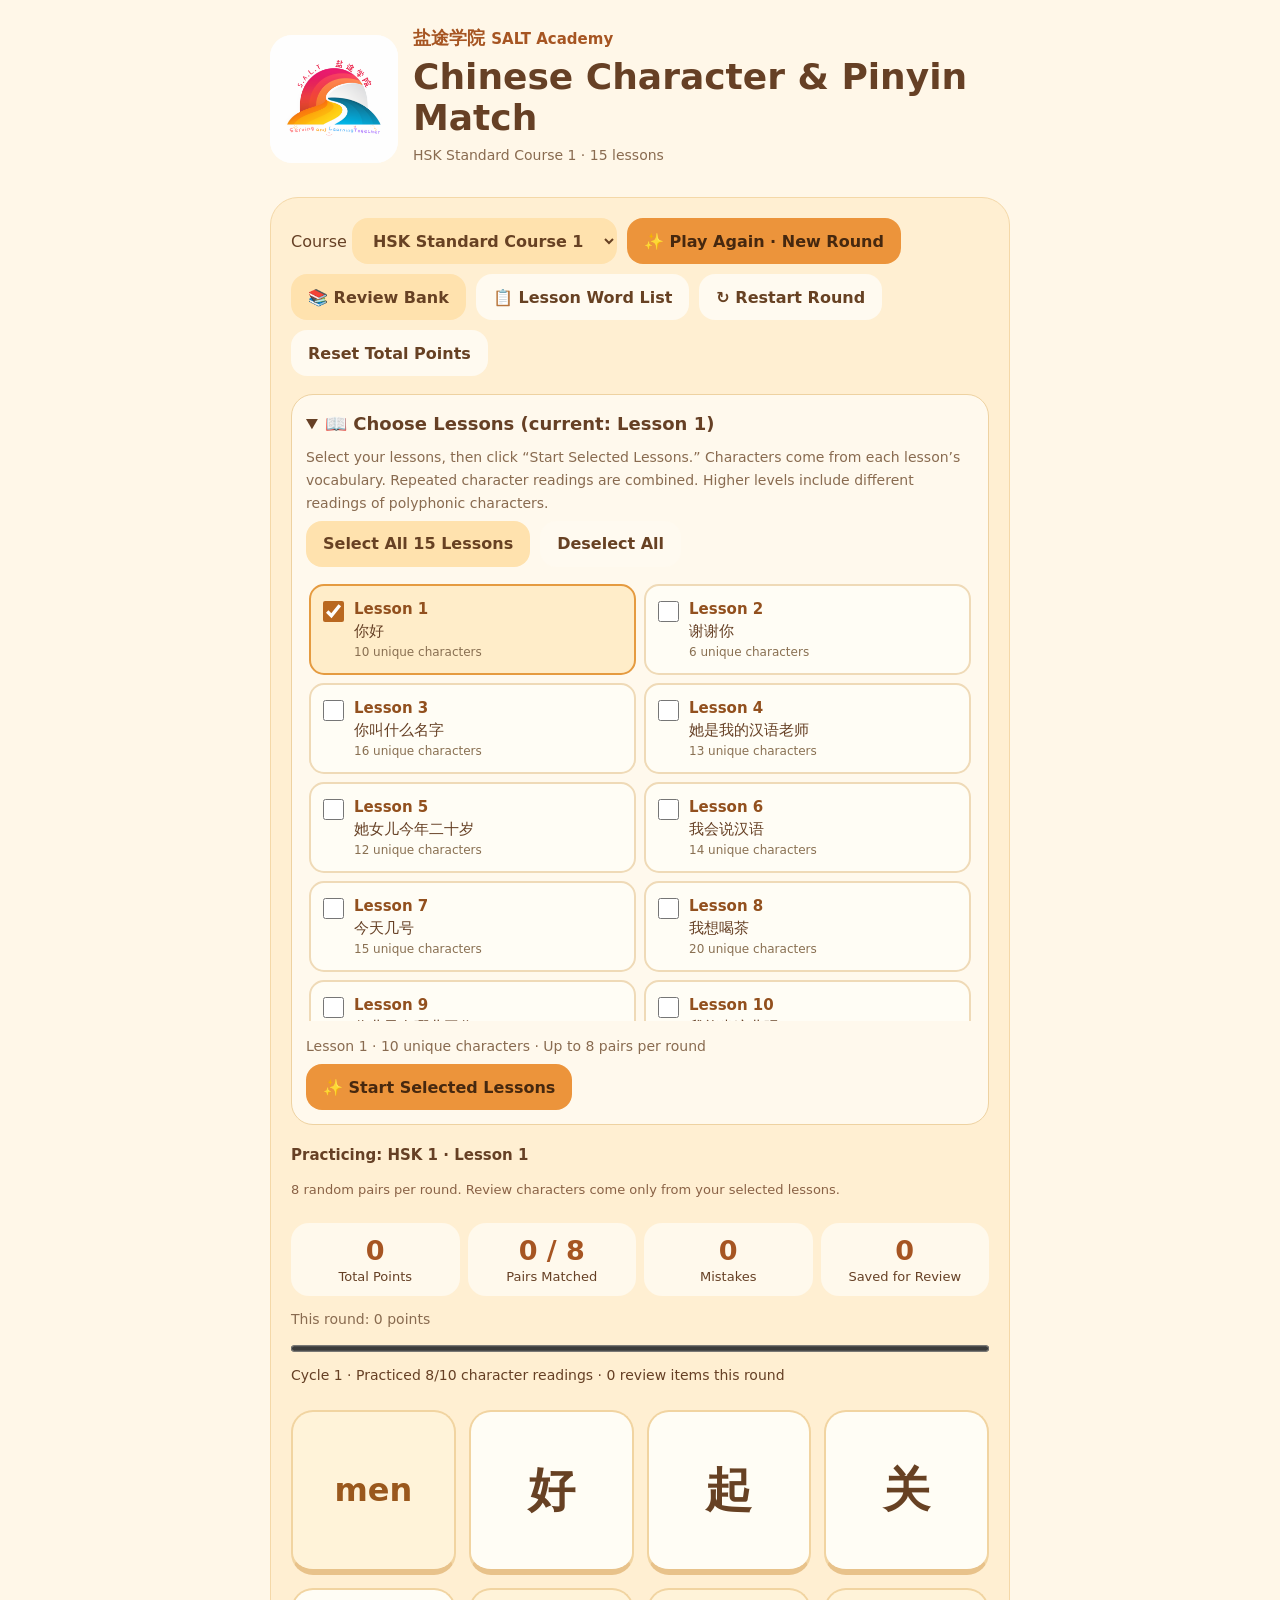
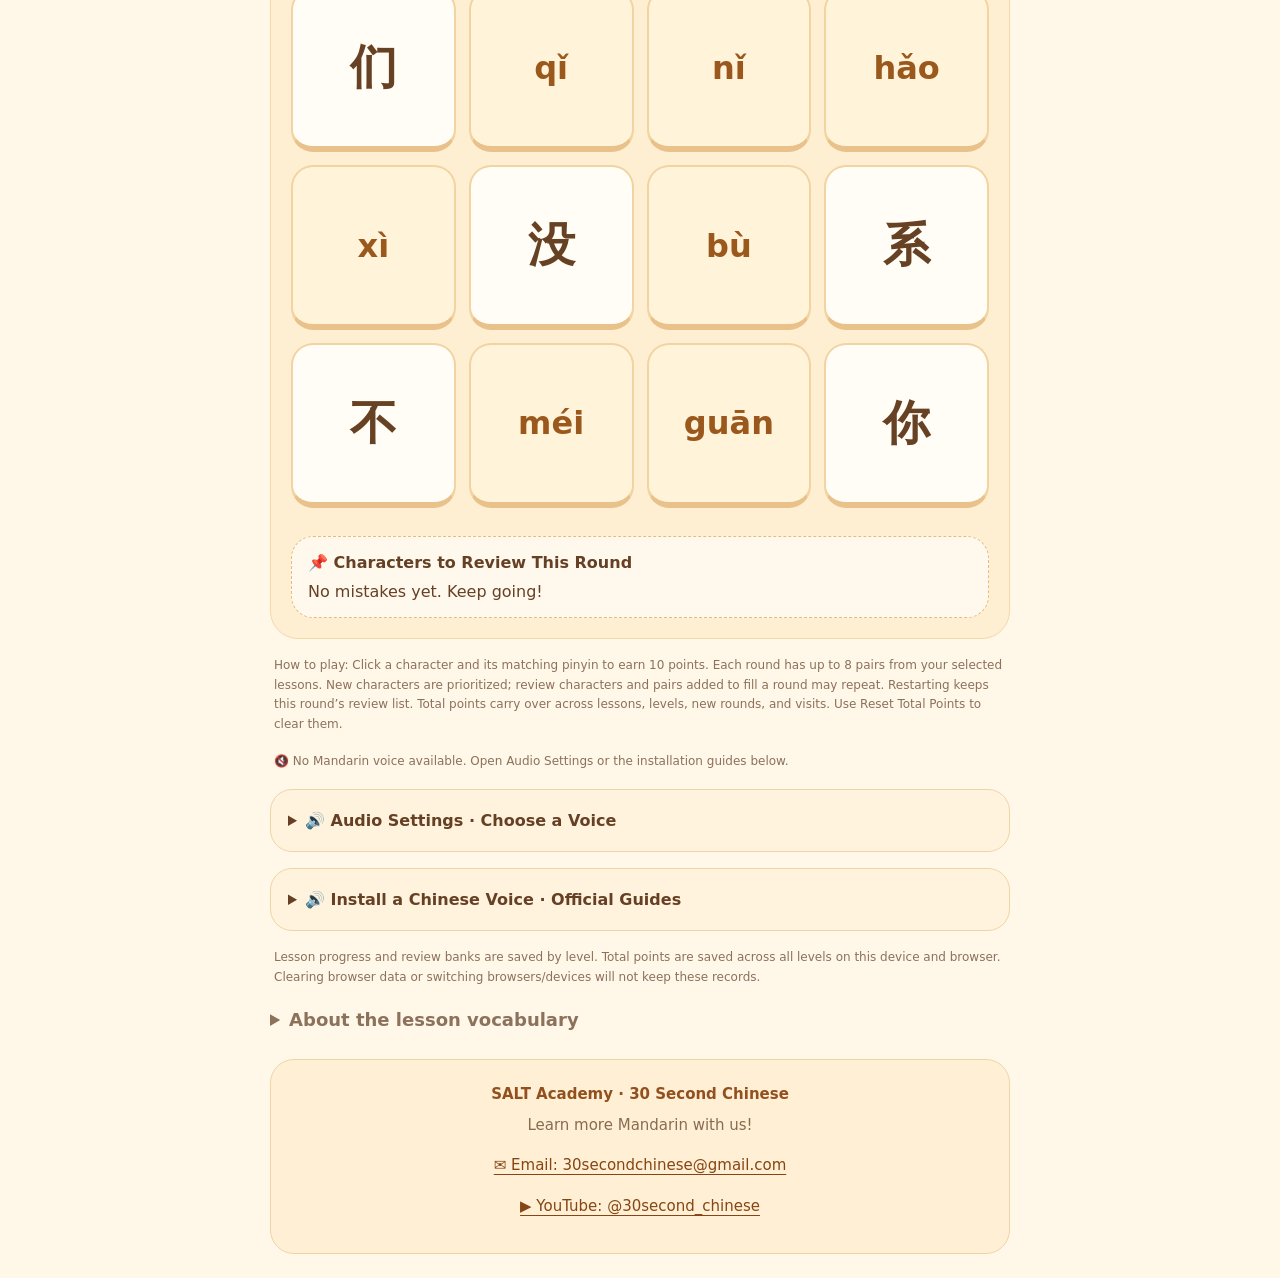
==== commit 13c984f7: "Enable online Mandarin voices with saved voice and speed settings" ====
--- a/hsk-match/index.html
+++ b/hsk-match/index.html
@@ -8,11 +8,11 @@
 .salt-logo{width:128px;height:128px;object-fit:contain;flex-shrink:0;background:#fff;border-radius:22px}.academy-name{margin:0 0 5px;font-size:18px;font-weight:750;color:#a65522;line-height:1.5}.academy-name span{display:inline-block;font-size:15px}header>div{min-width:0}@media(max-width:480px){.salt-logo{width:88px;height:88px;border-radius:16px}.academy-name{font-size:16px}.academy-name span{font-size:13px}h1{font-size:23px}}
 .academy-contact{margin-top:24px;padding:22px 18px;text-align:center;background:#fff0d5;border:1px solid #efd4a8;border-radius:24px;font-size:15px;line-height:1.7}.academy-contact strong{color:#92501e}.academy-contact p{margin:5px 0 10px;color:#896b50}.academy-contact a{display:block;width:fit-content;max-width:100%;margin:6px auto;padding:5px 8px;color:#864514;text-underline-offset:4px;overflow-wrap:anywhere}.academy-contact a:focus-visible{outline:3px solid #a85319;outline-offset:3px;border-radius:8px}.voice-help{margin:16px 0;padding:17px;background:#fff3dd;border:1px solid #efd4a8;border-radius:22px;font-size:14px;line-height:1.75}.voice-help summary{font-size:16px}.voice-help ul{padding-left:22px}.voice-help li{margin-bottom:18px}.voice-help li p{margin:5px 0}.voice-help a{color:#864514;text-underline-offset:3px;overflow-wrap:anywhere}.voice-help a:focus-visible{outline:3px solid #a85319;outline-offset:3px}.voice-help .toolbar{margin-top:14px}
 [hidden]{display:none!important}.lesson-grid{max-height:440px;overflow:auto;padding:3px}.book-heading{grid-column:1/-1;font-size:17px;color:#92501e;margin:14px 0 3px}.word-list{display:flex;gap:10px;flex-wrap:wrap}.word-list span{display:inline-flex;flex-direction:column;align-items:center;padding:8px 12px;background:#ffecc9;border-radius:12px}.word-list small{font-size:13px;color:#9a581d}.vocab-note{font-size:12px;line-height:1.7;color:#8c715b}.vocab-note a{color:#864514}#level{max-width:100%}
-.english-meaning{margin:16px 0 10px;padding:15px 18px;border:1px solid #e8c58e;border-radius:18px;background:#ffedca;text-align:center}.english-meaning strong{font-size:14px;color:#92622d}.english-meaning p{font-size:21px;line-height:1.6;margin:6px 0;overflow-wrap:anywhere}#dialogActions button{white-space:normal}</style><main><header><img class="salt-logo" src="[data-uri]" alt="SALT Academy — Serving and Learning Together"><div><p class="academy-name">盐途学院 <span>SALT Academy</span></p><h1>Chinese Character & Pinyin Match</h1><p class="sub" id="courseSubtitle">HSK Standard Course · Levels 1–6 · 146 lessons</p></div></header><section class="panel"><div class="toolbar"><label>Course <select id="level" aria-label="Course level"><option value="hsk1">HSK Standard Course 1</option><option value="hsk2">HSK Standard Course 2</option><option value="hsk3">HSK Standard Course 3</option><option value="hsk4">HSK Standard Course 4</option><option value="hsk5">HSK Standard Course 5</option><option value="hsk6">HSK Standard Course 6</option></select></label><button class="primary" id="new">✨ Play Again · New Round</button><button id="bank">📚 Review Bank</button><button class="soft" id="wordList">📋 Lesson Word List</button><button class="soft" id="reset">↻ Restart Round</button><button class="soft" id="resetPoints">Reset Total Points</button></div><details class="lesson-box" id="lessonBox" open><summary id="lessonSummary">📖 Choose Lessons (select one or more)</summary><p class="sub">Select your lessons, then click “Start Selected Lessons.” Characters come from each lesson’s vocabulary. Repeated character readings are combined. Higher levels include different readings of polyphonic characters.</p><div class="toolbar"><button type="button" id="selectAll">Select All 15 Lessons</button><button type="button" class="soft" id="clearSelection">Deselect All</button><button type="button" class="soft" id="selectA" hidden>Select Book A</button><button type="button" class="soft" id="selectB" hidden>Select Book B</button></div><div class="lesson-grid" id="lessonChoices" role="group" aria-label="Choose one or more lessons"></div><p class="sub" id="selectionPreview" aria-live="polite"></p><button type="button" class="primary" id="applyLessons">✨ Start Selected Lessons</button></details><p class="scope-label" id="activeScope"></p><p class="scope-note" id="poolNote"></p><div class="stats"><div class="stat"><strong id="score">0</strong>Total Points</div><div class="stat"><strong id="pairs">0 / 8</strong>Pairs Matched</div><div class="stat"><strong id="errors">0</strong>Mistakes</div><div class="stat"><strong id="bankCount">0</strong>Saved for Review</div></div><p class="sub" id="roundScore" aria-live="polite">This round: 0 points</p><progress id="progress" max="8" value="0" aria-label="Pairs Matched"></progress><p id="status" aria-live="polite"></p><div class="grid" id="grid" aria-label="Character and pinyin cards"></div><div class="mistakes"><h2>📌 Characters to Review This Round</h2><div id="roundErrors" aria-live="polite">No mistakes yet. Keep going!</div></div></section><p class="note">How to play: Click a character and its matching pinyin to earn 10 points. Each round has up to 8 pairs from your selected lessons. New characters are prioritized; review characters and pairs added to fill a round may repeat. Restarting keeps this round’s review list. Total points carry over across lessons, levels, new rounds, and visits. Use Reset Total Points to clear them.</p><p class="note" id="voice">Checking for an offline Chinese voice…</p><details class="voice-help" id="voiceHelp"><summary>🔊 Install a Chinese Voice · Official Guides</summary><p>Choose your device below. These links explain how to download a voice in your device settings. An internet connection is needed for the download. Choose <strong>Mandarin / Chinese (Simplified, China)</strong> when available.</p><ul>
+.english-meaning{margin:16px 0 10px;padding:15px 18px;border:1px solid #e8c58e;border-radius:18px;background:#ffedca;text-align:center}.english-meaning strong{font-size:14px;color:#92622d}.english-meaning p{font-size:21px;line-height:1.6;margin:6px 0;overflow-wrap:anywhere}#dialogActions button{white-space:normal}.audio-options{display:flex;gap:14px;flex-wrap:wrap;margin:14px 0}.audio-options label{display:flex;flex-direction:column;gap:6px;font-weight:650;flex:1 1 190px}.audio-options select{width:100%;min-width:0;font:inherit;padding:12px 10px;border:1px solid #d8ad79;border-radius:14px;background:#fffaf0;color:#664025}.audio-options select:focus-visible{outline:3px solid #a85319;outline-offset:2px}</style><main><header><img class="salt-logo" src="[data-uri]" alt="SALT Academy — Serving and Learning Together"><div><p class="academy-name">盐途学院 <span>SALT Academy</span></p><h1>Chinese Character & Pinyin Match</h1><p class="sub" id="courseSubtitle">HSK Standard Course · Levels 1–6 · 146 lessons</p></div></header><section class="panel"><div class="toolbar"><label>Course <select id="level" aria-label="Course level"><option value="hsk1">HSK Standard Course 1</option><option value="hsk2">HSK Standard Course 2</option><option value="hsk3">HSK Standard Course 3</option><option value="hsk4">HSK Standard Course 4</option><option value="hsk5">HSK Standard Course 5</option><option value="hsk6">HSK Standard Course 6</option></select></label><button class="primary" id="new">✨ Play Again · New Round</button><button id="bank">📚 Review Bank</button><button class="soft" id="wordList">📋 Lesson Word List</button><button class="soft" id="reset">↻ Restart Round</button><button class="soft" id="resetPoints">Reset Total Points</button></div><details class="lesson-box" id="lessonBox" open><summary id="lessonSummary">📖 Choose Lessons (select one or more)</summary><p class="sub">Select your lessons, then click “Start Selected Lessons.” Characters come from each lesson’s vocabulary. Repeated character readings are combined. Higher levels include different readings of polyphonic characters.</p><div class="toolbar"><button type="button" id="selectAll">Select All 15 Lessons</button><button type="button" class="soft" id="clearSelection">Deselect All</button><button type="button" class="soft" id="selectA" hidden>Select Book A</button><button type="button" class="soft" id="selectB" hidden>Select Book B</button></div><div class="lesson-grid" id="lessonChoices" role="group" aria-label="Choose one or more lessons"></div><p class="sub" id="selectionPreview" aria-live="polite"></p><button type="button" class="primary" id="applyLessons">✨ Start Selected Lessons</button></details><p class="scope-label" id="activeScope"></p><p class="scope-note" id="poolNote"></p><div class="stats"><div class="stat"><strong id="score">0</strong>Total Points</div><div class="stat"><strong id="pairs">0 / 8</strong>Pairs Matched</div><div class="stat"><strong id="errors">0</strong>Mistakes</div><div class="stat"><strong id="bankCount">0</strong>Saved for Review</div></div><p class="sub" id="roundScore" aria-live="polite">This round: 0 points</p><progress id="progress" max="8" value="0" aria-label="Pairs Matched"></progress><p id="status" aria-live="polite"></p><div class="grid" id="grid" aria-label="Character and pinyin cards"></div><div class="mistakes"><h2>📌 Characters to Review This Round</h2><div id="roundErrors" aria-live="polite">No mistakes yet. Keep going!</div></div></section><p class="note">How to play: Click a character and its matching pinyin to earn 10 points. Each round has up to 8 pairs from your selected lessons. New characters are prioritized; review characters and pairs added to fill a round may repeat. Restarting keeps this round’s review list. Total points carry over across lessons, levels, new rounds, and visits. Use Reset Total Points to clear them.</p><p class="note" id="voice">Checking available Mandarin voices…</p><details class="voice-help" id="audioSettings"><summary>🔊 Audio Settings · Choose a Voice</summary><p>Try the available voices and choose the one you like. Auto prefers mainland Mandarin and online or enhanced voices when available. Online voices need an internet connection. Voice availability depends on your browser and device.</p><div class="audio-options"><label for="voiceChoice">Mandarin voice<select id="voiceChoice"><option value="">Auto · Best available</option></select></label><label for="speechRate">Speaking speed<select id="speechRate"><option value="0.85">Gentle · 0.85×</option><option value="0.75">Slow · 0.75×</option><option value="1">Normal · 1×</option></select></label></div><div class="toolbar"><button type="button" id="previewVoice">🔊 Preview Voice</button></div><p class="sub">If a voice sounds robotic, try another voice above. If only one voice is listed, use the official installation guides below to add more voices.</p></details><details class="voice-help" id="voiceHelp"><summary>🔊 Install a Chinese Voice · Official Guides</summary><p>Choose your device below. These links explain how to download a voice in your device settings. An internet connection is needed for the download. Choose <strong>Mandarin / Chinese (Simplified, China)</strong> when available.</p><ul>
 <li><strong>Windows 10 / 11</strong><p>Open Settings → Time &amp; Language → Language options (or Language &amp; region). Add Chinese (Simplified, China), then install its Text-to-speech feature. You do not need to change your display language.</p><a href="https://support.microsoft.com/en-us/education/learning-accelerators/download-languages-and-voices-for-immersive-reader-read-mode-and-read-aloud" target="_blank" rel="noopener noreferrer">Microsoft: Download languages and voices ↗</a></li>
 <li><strong>Mac</strong><p>Open System Settings → Accessibility → Read &amp; Speak (called Spoken Content in some versions). Open System voice and its voice options, choose a Mandarin Chinese voice, and download it.</p><a href="https://support.apple.com/guide/mac-help/change-the-voice-your-mac-uses-to-speak-text-mchlp2290/mac" target="_blank" rel="noopener noreferrer">Apple: Download voices on Mac ↗</a></li>
 <li><strong>iPhone / iPad</strong><p>Open Settings → Accessibility → Read &amp; Speak (or Spoken Content) → Voices. Choose Chinese / Mandarin and download a voice if offered.</p><a href="https://support.apple.com/guide/iphone/hear-whats-on-the-screen-or-typed-iph96b214f0/ios" target="_blank" rel="noopener noreferrer">Apple: Speech and voice settings ↗</a></li>
-<li><strong>Android</strong><p>Search Settings for Text-to-speech output. Open your speech engine settings → Install voice data, then choose Chinese / Mandarin. Menu names vary by device.</p><a href="https://support.google.com/accessibility/android/answer/6006983?hl=en" target="_blank" rel="noopener noreferrer">Google: Install voice data ↗</a></li></ul><p>After installing, restart your browser and reopen this game. Some system voices are not available to every browser. This game uses only offline Chinese voices made available by your browser.</p><div class="toolbar"><button type="button" id="recheckVoice">↻ Check for Voices</button><button type="button" id="testVoice">🔊 Test Chinese Audio</button></div></details><p class="note" id="storage">Lesson progress and review banks are saved by level. Total points are saved across all levels on this device and browser. Clearing browser data or switching browsers/devices will not keep these records.</p><details class="vocab-note"><summary>About the lesson vocabulary</summary><p>This game follows the six-level HSK Standard Course (HSK 2.0 textbook series), including Books A and B for levels 4–6. It practices characters drawn from lesson vocabulary, not every character in the texts or exercises. Level 1 retains the original word list.</p><p>Level 2–5 vocabulary transcriptions: <a href="https://github.com/joelypoley/hsk_standard_course_vocab" target="_blank" rel="noopener noreferrer">HSK Standard Course Vocabulary</a>. Level 6 core vocabulary: <a href="https://github.com/RoelTim/mandarin-hsk-standardcourse-anki" target="_blank" rel="noopener noreferrer">HSK Standard Course Anki</a>, checked against <a href="https://www.hanzistroke.com/course/hsk-standard-course-6" target="_blank" rel="noopener noreferrer">lesson vocabulary tables</a>. Pronunciations are prepared offline using source transcriptions and the <a href="https://github.com/mozillazg/python-pinyin" target="_blank" rel="noopener noreferrer">pypinyin dictionary</a>. Compare the Lesson Word List with your textbook edition.</p><p>English glosses: selected and shortened entries from <a href="https://www.mdbg.net/chinese/dictionary?page=cedict" target="_blank" rel="noopener noreferrer">CC-CEDICT / MDBG</a>, with short supplementary glosses. This English glossary data is shared under <a href="https://creativecommons.org/licenses/by-sa/4.0/" target="_blank" rel="noopener noreferrer">CC BY-SA 4.0</a>.</p></details><footer class="academy-contact" aria-label="SALT Academy contact information"><strong>SALT Academy · 30 Second Chinese</strong><p>Learn more Mandarin with us!</p><a href="mailto:30secondchinese@gmail.com">✉ Email: 30secondchinese@gmail.com</a><a href="https://www.youtube.com/@30second_chinese" target="_blank" rel="noopener noreferrer">▶ YouTube: @30second_chinese</a></footer></main><div id="feedback" role="status" hidden></div><dialog id="dialog" aria-labelledby="dialogTitle"><h2 id="dialogTitle"></h2><div id="dialogBody"></div><div class="toolbar" id="dialogActions"></div></dialog><canvas id="fx"></canvas>
+<li><strong>Android</strong><p>Search Settings for Text-to-speech output. Open your speech engine settings → Install voice data, then choose Chinese / Mandarin. Menu names vary by device.</p><a href="https://support.google.com/accessibility/android/answer/6006983?hl=en" target="_blank" rel="noopener noreferrer">Google: Install voice data ↗</a></li></ul><p>After installing, restart your browser and reopen this game. Some system voices are not available to every browser. This game can use both online and installed Mandarin voices made available by your browser. Download an enhanced or premium Mandarin voice if your device offers one, then select it in Audio Settings.</p><div class="toolbar"><button type="button" id="recheckVoice">↻ Check for Voices</button><button type="button" id="testVoice">🔊 Test Chinese Audio</button></div></details><p class="note" id="storage">Lesson progress and review banks are saved by level. Total points are saved across all levels on this device and browser. Clearing browser data or switching browsers/devices will not keep these records.</p><details class="vocab-note"><summary>About the lesson vocabulary</summary><p>This game follows the six-level HSK Standard Course (HSK 2.0 textbook series), including Books A and B for levels 4–6. It practices characters drawn from lesson vocabulary, not every character in the texts or exercises. Level 1 retains the original word list.</p><p>Level 2–5 vocabulary transcriptions: <a href="https://github.com/joelypoley/hsk_standard_course_vocab" target="_blank" rel="noopener noreferrer">HSK Standard Course Vocabulary</a>. Level 6 core vocabulary: <a href="https://github.com/RoelTim/mandarin-hsk-standardcourse-anki" target="_blank" rel="noopener noreferrer">HSK Standard Course Anki</a>, checked against <a href="https://www.hanzistroke.com/course/hsk-standard-course-6" target="_blank" rel="noopener noreferrer">lesson vocabulary tables</a>. Pronunciations are prepared offline using source transcriptions and the <a href="https://github.com/mozillazg/python-pinyin" target="_blank" rel="noopener noreferrer">pypinyin dictionary</a>. Compare the Lesson Word List with your textbook edition.</p><p>English glosses: selected and shortened entries from <a href="https://www.mdbg.net/chinese/dictionary?page=cedict" target="_blank" rel="noopener noreferrer">CC-CEDICT / MDBG</a>, with short supplementary glosses. This English glossary data is shared under <a href="https://creativecommons.org/licenses/by-sa/4.0/" target="_blank" rel="noopener noreferrer">CC BY-SA 4.0</a>.</p></details><footer class="academy-contact" aria-label="SALT Academy contact information"><strong>SALT Academy · 30 Second Chinese</strong><p>Learn more Mandarin with us!</p><a href="mailto:30secondchinese@gmail.com">✉ Email: 30secondchinese@gmail.com</a><a href="https://www.youtube.com/@30second_chinese" target="_blank" rel="noopener noreferrer">▶ YouTube: @30second_chinese</a></footer></main><div id="feedback" role="status" hidden></div><dialog id="dialog" aria-labelledby="dialogTitle"><h2 id="dialogTitle"></h2><div id="dialogBody"></div><div class="toolbar" id="dialogActions"></div></dialog><canvas id="fx"></canvas>
 <script>
 'use strict';
 const $=id=>document.getElementById(id);
@@ -104,7 +104,7 @@
  }previewLessons();
 }
 function chooseLessons(test){for(const box of $('lessonChoices').querySelectorAll('input'))box.checked=test(+box.value);previewLessons()}
-function resetRound(){selected=null;matched=0;errors=0;clearTimeout(feedbackTimer);$('feedback').hidden=true;window.speechSynthesis?.cancel();$('grid').replaceChildren();
+function resetRound(){selected=null;matched=0;errors=0;clearTimeout(feedbackTimer);$('feedback').hidden=true;stopSpeech();$('grid').replaceChildren();
  for(const c of shuffle(round.flatMap(d=>[{d,type:'han'},{d,type:'py'}]))){const b=document.createElement('button');b.type='button';b.className='card '+(c.type==='py'?'py':'');b.textContent=c.type==='han'?c.d.char:c.d.py;b.lang=c.type==='han'?'zh-CN':'zh-Latn';b.dataset.id=c.d.id;b.dataset.type=c.type;b.setAttribute('aria-pressed','false');b.onclick=()=>pick(b,c);$('grid').append(b)}
  for(let i=round.length*2;i<16;i++){const blank=document.createElement('div');blank.className='card blank';blank.setAttribute('aria-hidden','true');$('grid').append(blank)}update();
 }
@@ -125,7 +125,7 @@
  else{errors++;for(const d of new Map([a.c.d,c.d].map(d=>[d.id,d])).values()){roundWrong.add(d.id);state.bank[d.id]=(state.bank[d.id]||0)+1}save();update();toast(a.c.type===c.type?'Choose one character card and one pinyin card!':'Try again! '+a.c.d.char+' → '+a.c.d.py+'; '+c.d.char+' → '+c.d.py)}
 }
 function modal(title,body,actions){$('dialogTitle').textContent=title;$('dialogBody').innerHTML=body;$('dialogActions').replaceChildren();for(const [label,fn]of actions){const b=document.createElement('button');b.textContent=label;b.onclick=fn;$('dialogActions').append(b)}if(!$('dialog').open)$('dialog').showModal()}
-function closeModal(){if($('dialog').open)$('dialog').close();window.speechSynthesis?.cancel()}
+function closeModal(){if($('dialog').open)$('dialog').close();stopSpeech()}
 function escapeMeaning(text){return text.replace(/[&<>"']/g,c=>({'&':'&amp;','<':'&lt;','>':'&gt;','"':'&quot;',"'":'&#39;'}[c]))}
 function showWord(d){
  const meaning=ENGLISH_MEANINGS[d.word+'|'+d.wp]||'English meaning is not available for this word yet.';
@@ -138,8 +138,22 @@
  const button=$('dialogActions').children[1];button.setAttribute('aria-controls','englishMeaning');button.setAttribute('aria-expanded','false');speak(d);
 }
 $('dialog').addEventListener('cancel',e=>{if(round.length&&matched===round.length&&!$('dialogTitle').textContent.includes('Round Complete')){e.preventDefault();closeModal();win()}});
-function checkVoices(){voices=window.speechSynthesis?.getVoices().filter(v=>/^zh/i.test(v.lang)&&v.localService)||[];$('voice').textContent=voices.length?'🔊 Using an offline Chinese voice on this device. Practice individual characters with example words from your selected lessons.':'🔇 No offline Chinese voice found. You can still play. Open “Install a Chinese Voice” below for official download instructions.'}
-function speak(d){if(!voices.length)return;try{speechSynthesis.cancel();const u=new SpeechSynthesisUtterance(d.contextual?d.word:d.char+'。'+d.word);u.lang='zh-CN';u.voice=voices.find(v=>/CN/i.test(v.lang))||voices[0];u.rate=.75;u.onerror=()=>{$('voice').textContent='Audio is temporarily unavailable. You can keep matching.'};speechSynthesis.speak(u)}catch(e){}}
+const AUDIO_KEY='salt-hsk-audio-v1';
+let audioPrefs={voice:'',rate:.85},speechVersion=0;
+try{const saved=JSON.parse(localStorage.getItem(AUDIO_KEY)||'null');if(saved&&typeof saved.voice==='string')audioPrefs.voice=saved.voice;if(saved&&[.75,.85,1].includes(saved.rate))audioPrefs.rate=saved.rate}catch(e){}
+$('speechRate').value=String(audioPrefs.rate);
+function saveAudioPrefs(){try{localStorage.setItem(AUDIO_KEY,JSON.stringify(audioPrefs))}catch(e){}}
+function isMandarin(v){const lang=v.lang.replace(/_/g,'-');return /^(zh|cmn)(-|$)/i.test(lang)&&!/^zh-(HK|MO)(-|$)/i.test(lang)&&!/cantonese|yue|廣東|广东/i.test(v.name)}
+function voiceRank(v){const lang=v.lang.replace(/_/g,'-');return (/^(zh|cmn)-(CN|Hans)(-|$)/i.test(lang)?1000:0)+(/natural|neural|premium|enhanced|xiaoxiao|xiaoyi|yunxi|tingting|ting-ting/i.test(v.name)?200:0)+(v.localService?0:100)+(v.default?10:0)}
+function bestVoice(localOnly=false){const available=voices.filter(v=>!localOnly||v.localService);return available.find(v=>v.voiceURI===audioPrefs.voice)||available[0]}
+function voiceStatus(){const v=bestVoice(navigator.onLine===false);$('voice').textContent=v?'🔊 '+v.name+' · '+(v.localService?'Installed voice':'Online voice · Internet required')+' · '+audioPrefs.rate+'×':'🔇 No '+(navigator.onLine===false?'offline ':'')+'Mandarin voice available. Open Audio Settings or the installation guides below.'}
+function checkVoices(){voices=(window.speechSynthesis?.getVoices()||[]).filter(isMandarin).sort((a,b)=>voiceRank(b)-voiceRank(a)||a.name.localeCompare(b.name));const select=$('voiceChoice');select.replaceChildren(new Option('Auto · Best available',''));for(const v of voices)select.add(new Option(v.name+' · '+(v.localService?'Installed':'Online')+' · '+v.lang,v.voiceURI));if(voices.some(v=>v.voiceURI===audioPrefs.voice))select.value=audioPrefs.voice;voiceStatus()}
+function stopSpeech(){speechVersion++;window.speechSynthesis?.cancel()}
+function speak(d){stopSpeech();if(!voices.length)checkVoices();const v=bestVoice(navigator.onLine===false);if(!v){voiceStatus();return}const version=speechVersion;const text=d.contextual?d.word:d.char+'。'+d.word;function play(voice,fallback=false){if(version!==speechVersion)return;const u=new SpeechSynthesisUtterance(text);u.lang=voice.lang;u.voice=voice;u.rate=audioPrefs.rate;u.pitch=1;u.onstart=()=>{if(version===speechVersion)$('voice').textContent='🔊 '+voice.name+' · '+(fallback?'Offline fallback':voice.localService?'Installed voice':'Online voice')+' · '+audioPrefs.rate+'×'};u.onerror=e=>{if(version!==speechVersion||['canceled','interrupted'].includes(e.error))return;const local=bestVoice(true);if(!voice.localService&&local&&!fallback){play(local,true)}else{$('voice').textContent='Audio is unavailable. Try another voice in Audio Settings, then tap Listen Again.'}};try{speechSynthesis.speak(u)}catch(e){$('voice').textContent='Audio is unavailable. Choose another voice in Audio Settings.'}}play(v)}
+$('voiceChoice').onchange=()=>{stopSpeech();audioPrefs.voice=$('voiceChoice').value;saveAudioPrefs();voiceStatus()};
+$('speechRate').onchange=()=>{stopSpeech();audioPrefs.rate=+$('speechRate').value;saveAudioPrefs();voiceStatus()};
+$('previewVoice').onclick=()=>{checkVoices();speak({word:'你好，欢迎学习汉语。我们一起练习吧。',contextual:true})};
+window.addEventListener('online',checkVoices);window.addEventListener('offline',checkVoices);
 function bank(){const list=Object.entries(state.bank).sort((a,b)=>b[1]-a[1]);modal('📚 HSK '+currentLevel+' Review Bank',list.length?list.map(([id,n])=>{const d=DATA.find(d=>String(d.id)===id);return d?`<p><strong lang="zh-CN">${d.char}</strong>　${d.py}　<span class="sub">${d.word} · Mistakes: ${n}</span></p>`:''}).join(''):'No characters to review yet. Great job!',
  [['Clear Review Bank',()=>{modal('Clear the review bank for this level?','This clears only the HSK '+currentLevel+' review bank. Other levels and lesson progress will be kept.',[['Cancel',bank],['Yes, Clear',()=>{state.bank={};save();update();bank()}]])}],['Close',closeModal]])}
 function viewWords(){const ls=LESSONS.filter(l=>activeLessons.includes(l.n));const html=ls.map(l=>'<h3>Lesson '+l.n+' · '+l.title+'</h3><p class="word-list">'+l.words.map(w=>'<span><b lang="zh-CN">'+w.word+'</b><small>'+w.wp+'</small></span>').join('')+'</p>').join('');modal('HSK '+currentLevel+' · Selected Lesson Vocabulary',html,[['Close',closeModal]])}
@@ -151,11 +165,12 @@
 $('level').onchange=()=>changeLevel(+$('level').value.replace('hsk',''));
 $('resetPoints').onclick=resetPoints;
 $('new').onclick=newRound;$('reset').onclick=resetRound;$('bank').onclick=bank;$('wordList').onclick=viewWords;
-$('recheckVoice').onclick=()=>{checkVoices();toast(voices.length?'An offline Chinese voice is available. Try the audio test!':'No offline Chinese voice is available yet. Follow the guide, then restart your browser.')};
-$('testVoice').onclick=()=>{checkVoices();if(voices.length)speak({char:'你好',word:'欢迎学习汉语'});else toast('No offline Chinese voice found. Follow the installation guide below.')};
+$('recheckVoice').onclick=()=>{checkVoices();toast(voices.length?'Mandarin voices refreshed. Choose a voice in Audio Settings and try Preview Voice.':'No Mandarin voice is available yet. Follow the guide, then restart your browser.')};
+$('testVoice').onclick=()=>{checkVoices();speak({word:'你好，欢迎学习汉语。我们一起练习吧。',contextual:true})};
 checkVoices();if(window.speechSynthesis)window.speechSynthesis.addEventListener('voiceschanged',checkVoices);
 let initialLevel=1;try{const n=+localStorage.getItem('salt-hsk-last-level');if(n>=1&&n<=6&&Number.isInteger(n))initialLevel=n}catch(e){}
 changeLevel(initialLevel);
 
 </script></html>
 
+
